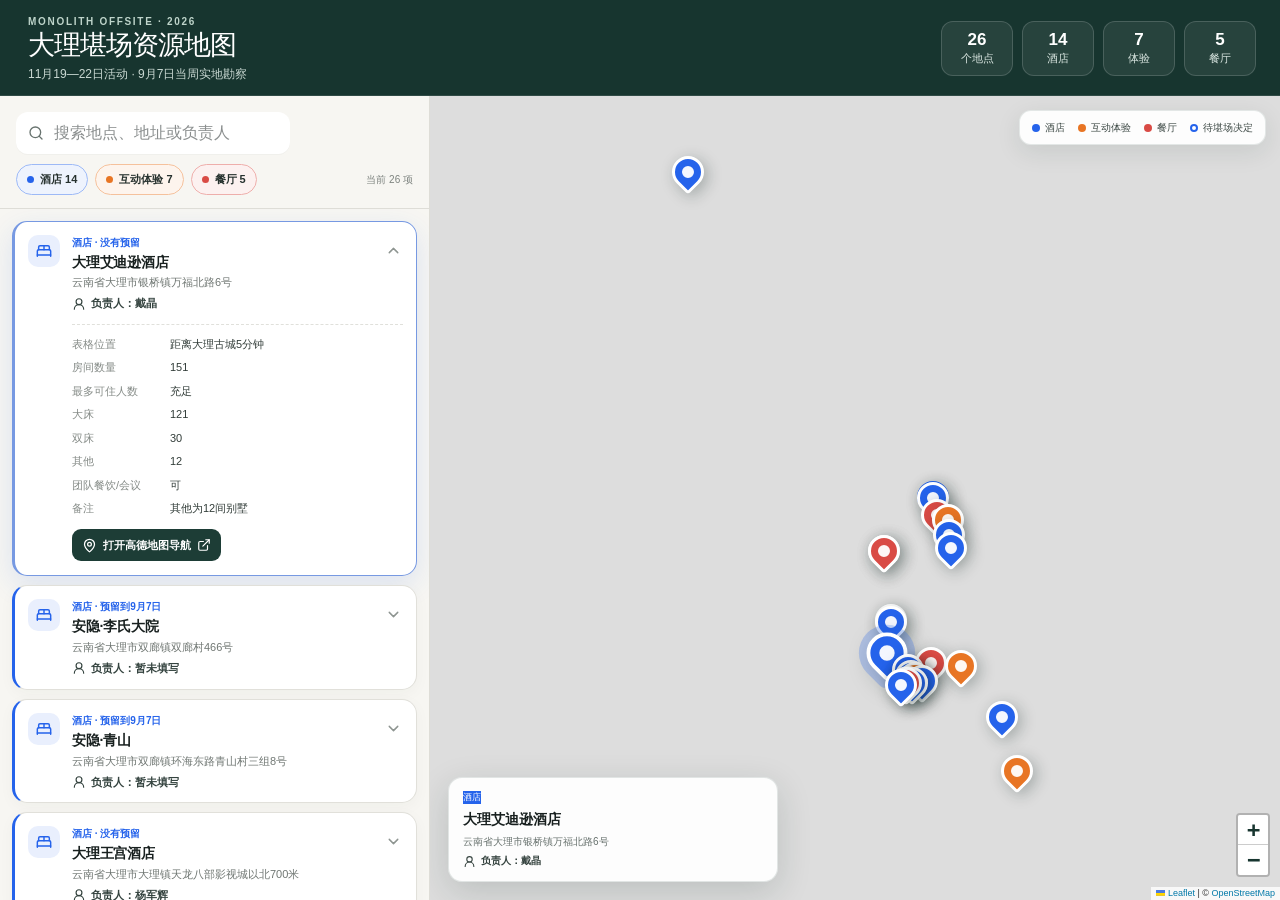
==== index.html @ 2a02be39 "Publish interactive Dali scouting map" ====
<!doctype html>
<html lang="zh-CN">
  <head>
    <meta charset="UTF-8" />
    <meta name="viewport" content="width=device-width, initial-scale=1.0" />
    <meta name="robots" content="noindex, nofollow" />
    <meta name="description" content="2026 Monolith Offsite 大理酒店、互动体验与餐厅堪场资源互动地图。" />
    <meta property="og:title" content="2026 Monolith Offsite｜大理堪场资源地图" />
    <meta property="og:description" content="酒店、互动体验与餐厅的移动端/电脑端互动地图。" />
    <meta property="og:image" content="./social-preview.png" />
    <title>2026 Monolith Offsite｜大理堪场资源地图</title>
    <script type="module" crossorigin src="./app.js"></script>
    <link rel="stylesheet" crossorigin href="./index.css">
  </head>
  <body>
    <div id="root"></div>
  </body>
</html>
---- index.css ----
.leaflet-pane,.leaflet-tile,.leaflet-marker-icon,.leaflet-marker-shadow,.leaflet-tile-container,.leaflet-pane>svg,.leaflet-pane>canvas,.leaflet-zoom-box,.leaflet-image-layer,.leaflet-layer{position:absolute;top:0;left:0}.leaflet-container{overflow:hidden}.leaflet-tile,.leaflet-marker-icon,.leaflet-marker-shadow{-webkit-user-select:none;user-select:none;-webkit-user-drag:none}.leaflet-tile::selection{background:0 0}.leaflet-safari .leaflet-tile{image-rendering:-webkit-optimize-contrast}.leaflet-safari .leaflet-tile-container{-webkit-transform-origin:0 0;width:1600px;height:1600px}.leaflet-marker-icon,.leaflet-marker-shadow{display:block}.leaflet-container .leaflet-overlay-pane svg{max-width:none!important;max-height:none!important}.leaflet-container .leaflet-marker-pane img,.leaflet-container .leaflet-shadow-pane img,.leaflet-container .leaflet-tile-pane img,.leaflet-container img.leaflet-image-layer,.leaflet-container .leaflet-tile{width:auto;padding:0;max-width:none!important;max-height:none!important}.leaflet-container img.leaflet-tile{mix-blend-mode:plus-lighter}.leaflet-container.leaflet-touch-zoom{-ms-touch-action:pan-x pan-y;touch-action:pan-x pan-y}.leaflet-container.leaflet-touch-drag{-ms-touch-action:pinch-zoom;touch-action:none;touch-action:pinch-zoom}.leaflet-container.leaflet-touch-drag.leaflet-touch-zoom{-ms-touch-action:none;touch-action:none}.leaflet-container{-webkit-tap-highlight-color:transparent}.leaflet-container a{-webkit-tap-highlight-color:#33b5e566}.leaflet-tile{filter:inherit;visibility:hidden}.leaflet-tile-loaded{visibility:inherit}.leaflet-zoom-box{box-sizing:border-box;z-index:800;width:0;height:0}.leaflet-overlay-pane svg{-moz-user-select:none}.leaflet-pane{z-index:400}.leaflet-tile-pane{z-index:200}.leaflet-overlay-pane{z-index:400}.leaflet-shadow-pane{z-index:500}.leaflet-marker-pane{z-index:600}.leaflet-tooltip-pane{z-index:650}.leaflet-popup-pane{z-index:700}.leaflet-map-pane canvas{z-index:100}.leaflet-map-pane svg{z-index:200}.leaflet-vml-shape{width:1px;height:1px}.lvml{behavior:url(#default#VML);display:inline-block;position:absolute}.leaflet-control{z-index:800;pointer-events:visiblePainted;pointer-events:auto;position:relative}.leaflet-top,.leaflet-bottom{z-index:1000;pointer-events:none;position:absolute}.leaflet-top{top:0}.leaflet-right{right:0}.leaflet-bottom{bottom:0}.leaflet-left{left:0}.leaflet-control{float:left;clear:both}.leaflet-right .leaflet-control{float:right}.leaflet-top .leaflet-control{margin-top:10px}.leaflet-bottom .leaflet-control{margin-bottom:10px}.leaflet-left .leaflet-control{margin-left:10px}.leaflet-right .leaflet-control{margin-right:10px}.leaflet-fade-anim .leaflet-popup{opacity:0;transition:opacity .2s linear}.leaflet-fade-anim .leaflet-map-pane .leaflet-popup{opacity:1}.leaflet-zoom-animated{transform-origin:0 0}svg.leaflet-zoom-animated{will-change:transform}.leaflet-zoom-anim .leaflet-zoom-animated{-webkit-transition:-webkit-transform .25s cubic-bezier(0,0,.25,1);-moz-transition:-moz-transform .25s cubic-bezier(0,0,.25,1);transition:transform .25s cubic-bezier(0,0,.25,1)}.leaflet-zoom-anim .leaflet-tile,.leaflet-pan-anim .leaflet-tile{transition:none}.leaflet-zoom-anim .leaflet-zoom-hide{visibility:hidden}.leaflet-interactive{cursor:pointer}.leaflet-grab{cursor:-webkit-grab;cursor:-moz-grab;cursor:grab}.leaflet-crosshair,.leaflet-crosshair .leaflet-interactive{cursor:crosshair}.leaflet-popup-pane,.leaflet-control{cursor:auto}.leaflet-dragging .leaflet-grab,.leaflet-dragging .leaflet-grab .leaflet-interactive,.leaflet-dragging .leaflet-marker-draggable{cursor:move;cursor:-webkit-grabbing;cursor:-moz-grabbing;cursor:grabbing}.leaflet-marker-icon,.leaflet-marker-shadow,.leaflet-image-layer,.leaflet-pane>svg path,.leaflet-tile-container{pointer-events:none}.leaflet-marker-icon.leaflet-interactive,.leaflet-image-layer.leaflet-interactive,.leaflet-pane>svg path.leaflet-interactive,svg.leaflet-image-layer.leaflet-interactive path{pointer-events:visiblePainted;pointer-events:auto}.leaflet-container{outline-offset:1px;background:#ddd}.leaflet-container a{color:#0078a8}.leaflet-zoom-box{background:#ffffff80;border:2px dotted #38f}.leaflet-container{font-family:Helvetica Neue,Arial,Helvetica,sans-serif;font-size:.75rem;line-height:1.5}.leaflet-bar{border-radius:4px;box-shadow:0 1px 5px #000000a6}.leaflet-bar a{text-align:center;color:#000;background-color:#fff;border-bottom:1px solid #ccc;width:26px;height:26px;line-height:26px;text-decoration:none;display:block}.leaflet-bar a,.leaflet-control-layers-toggle{background-position:50%;background-repeat:no-repeat;display:block}.leaflet-bar a:hover,.leaflet-bar a:focus{background-color:#f4f4f4}.leaflet-bar a:first-child{border-top-left-radius:4px;border-top-right-radius:4px}.leaflet-bar a:last-child{border-bottom:none;border-bottom-right-radius:4px;border-bottom-left-radius:4px}.leaflet-bar a.leaflet-disabled{cursor:default;color:#bbb;background-color:#f4f4f4}.leaflet-touch .leaflet-bar a{width:30px;height:30px;line-height:30px}.leaflet-touch .leaflet-bar a:first-child{border-top-left-radius:2px;border-top-right-radius:2px}.leaflet-touch .leaflet-bar a:last-child{border-bottom-right-radius:2px;border-bottom-left-radius:2px}.leaflet-control-zoom-in,.leaflet-control-zoom-out{text-indent:1px;font:700 18px Lucida Console,Monaco,monospace}.leaflet-touch .leaflet-control-zoom-in,.leaflet-touch .leaflet-control-zoom-out{font-size:22px}.leaflet-control-layers{background:#fff;border-radius:5px;box-shadow:0 1px 5px #0006}.leaflet-control-layers-toggle{background-image:url([data-uri]);width:36px;height:36px}.leaflet-retina .leaflet-control-layers-toggle{background-image:url([data-uri]);background-size:26px 26px}.leaflet-touch .leaflet-control-layers-toggle{width:44px;height:44px}.leaflet-control-layers .leaflet-control-layers-list,.leaflet-control-layers-expanded .leaflet-control-layers-toggle{display:none}.leaflet-control-layers-expanded .leaflet-control-layers-list{display:block;position:relative}.leaflet-control-layers-expanded{color:#333;background:#fff;padding:6px 10px 6px 6px}.leaflet-control-layers-scrollbar{padding-right:5px;overflow:hidden scroll}.leaflet-control-layers-selector{margin-top:2px;position:relative;top:1px}.leaflet-control-layers label{font-size:1.08333em;display:block}.leaflet-control-layers-separator{border-top:1px solid #ddd;height:0;margin:5px -10px 5px -6px}.leaflet-default-icon-path{background-image:url([data-uri])}.leaflet-container .leaflet-control-attribution{background:#fffc;margin:0}.leaflet-control-attribution,.leaflet-control-scale-line{color:#333;padding:0 5px;line-height:1.4}.leaflet-control-attribution a{text-decoration:none}.leaflet-control-attribution a:hover,.leaflet-control-attribution a:focus{text-decoration:underline}.leaflet-attribution-flag{width:1em;height:.6669em;vertical-align:baseline!important;display:inline!important}.leaflet-left .leaflet-control-scale{margin-left:5px}.leaflet-bottom .leaflet-control-scale{margin-bottom:5px}.leaflet-control-scale-line{white-space:nowrap;box-sizing:border-box;text-shadow:1px 1px #fff;background:#fffc;border:2px solid #777;border-top:none;padding:2px 5px 1px;line-height:1.1}.leaflet-control-scale-line:not(:first-child){border-top:2px solid #777;border-bottom:none;margin-top:-2px}.leaflet-control-scale-line:not(:first-child):not(:last-child){border-bottom:2px solid #777}.leaflet-touch .leaflet-control-attribution,.leaflet-touch .leaflet-control-layers,.leaflet-touch .leaflet-bar{box-shadow:none}.leaflet-touch .leaflet-control-layers,.leaflet-touch .leaflet-bar{background-clip:padding-box;border:2px solid #0003}.leaflet-popup{text-align:center;margin-bottom:20px;position:absolute}.leaflet-popup-content-wrapper{text-align:left;border-radius:12px;padding:1px}.leaflet-popup-content{min-height:1px;margin:13px 24px 13px 20px;font-size:1.08333em;line-height:1.3}.leaflet-popup-content p{margin:1.3em 0}.leaflet-popup-tip-container{pointer-events:none;width:40px;height:20px;margin-top:-1px;margin-left:-20px;position:absolute;left:50%;overflow:hidden}.leaflet-popup-tip{pointer-events:auto;width:17px;height:17px;margin:-10px auto 0;padding:1px;transform:rotate(45deg)}.leaflet-popup-content-wrapper,.leaflet-popup-tip{color:#333;background:#fff;box-shadow:0 3px 14px #0006}.leaflet-container a.leaflet-popup-close-button{text-align:center;color:#757575;background:0 0;border:none;width:24px;height:24px;font:16px/24px Tahoma,Verdana,sans-serif;text-decoration:none;position:absolute;top:0;right:0}.leaflet-container a.leaflet-popup-close-button:hover,.leaflet-container a.leaflet-popup-close-button:focus{color:#585858}.leaflet-popup-scrolled{overflow:auto}.leaflet-oldie .leaflet-popup-content-wrapper{-ms-zoom:1}.leaflet-oldie .leaflet-popup-tip{-ms-filter:"progid:DXImageTransform.Microsoft.Matrix(M11=0.70710678, M12=0.70710678, M21=-0.70710678, M22=0.70710678)";width:24px;filter:progid:DXImageTransform.Microsoft.Matrix(M11=.707107, M12=.707107, M21=-.707107, M22=.707107);margin:0 auto}.leaflet-oldie .leaflet-control-zoom,.leaflet-oldie .leaflet-control-layers,.leaflet-oldie .leaflet-popup-content-wrapper,.leaflet-oldie .leaflet-popup-tip{border:1px solid #999}.leaflet-div-icon{background:#fff;border:1px solid #666}.leaflet-tooltip{color:#222;white-space:nowrap;-webkit-user-select:none;user-select:none;pointer-events:none;background-color:#fff;border:1px solid #fff;border-radius:3px;padding:6px;position:absolute;box-shadow:0 1px 3px #0006}.leaflet-tooltip.leaflet-interactive{cursor:pointer;pointer-events:auto}.leaflet-tooltip-top:before,.leaflet-tooltip-bottom:before,.leaflet-tooltip-left:before,.leaflet-tooltip-right:before{pointer-events:none;content:"";background:0 0;border:6px solid #0000;position:absolute}.leaflet-tooltip-bottom{margin-top:6px}.leaflet-tooltip-top{margin-top:-6px}.leaflet-tooltip-bottom:before,.leaflet-tooltip-top:before{margin-left:-6px;left:50%}.leaflet-tooltip-top:before{border-top-color:#fff;margin-bottom:-12px;bottom:0}.leaflet-tooltip-bottom:before{border-bottom-color:#fff;margin-top:-12px;margin-left:-6px;top:0}.leaflet-tooltip-left{margin-left:-6px}.leaflet-tooltip-right{margin-left:6px}.leaflet-tooltip-left:before,.leaflet-tooltip-right:before{margin-top:-6px;top:50%}.leaflet-tooltip-left:before{border-left-color:#fff;margin-right:-12px;right:0}.leaflet-tooltip-right:before{border-right-color:#fff;margin-left:-12px;left:0}@media print{.leaflet-control{-webkit-print-color-adjust:exact;print-color-adjust:exact}}@layer theme{@theme default{--font-sans: ui-sans-serif, system-ui, sans-serif, "Apple Color Emoji", "Segoe UI Emoji", "Segoe UI Symbol", "Noto Color Emoji"; --font-serif: ui-serif, Georgia, Cambria, "Times New Roman", Times, serif; --font-mono: ui-monospace, SFMono-Regular, Menlo, Monaco, Consolas, "Liberation Mono", "Courier New", monospace; --color-red-50: oklch(97.1% .013 17.38); --color-red-100: oklch(93.6% .032 17.717); --color-red-200: oklch(88.5% .062 18.334); --color-red-300: oklch(80.8% .114 19.571); --color-red-400: oklch(70.4% .191 22.216); --color-red-500: oklch(63.7% .237 25.331); --color-red-600: oklch(57.7% .245 27.325); --color-red-700: oklch(50.5% .213 27.518); --color-red-800: oklch(44.4% .177 26.899); --color-red-900: oklch(39.6% .141 25.723); --color-red-950: oklch(25.8% .092 26.042); --color-orange-50: oklch(98% .016 73.684); --color-orange-100: oklch(95.4% .038 75.164); --color-orange-200: oklch(90.1% .076 70.697); --color-orange-300: oklch(83.7% .128 66.29); --color-orange-400: oklch(75% .183 55.934); --color-orange-500: oklch(70.5% .213 47.604); --color-orange-600: oklch(64.6% .222 41.116); --color-orange-700: oklch(55.3% .195 38.402); --color-orange-800: oklch(47% .157 37.304); --color-orange-900: oklch(40.8% .123 38.172); --color-orange-950: oklch(26.6% .079 36.259); --color-amber-50: oklch(98.7% .022 95.277); --color-amber-100: oklch(96.2% .059 95.617); --color-amber-200: oklch(92.4% .12 95.746); --color-amber-300: oklch(87.9% .169 91.605); --color-amber-400: oklch(82.8% .189 84.429); --color-amber-500: oklch(76.9% .188 70.08); --color-amber-600: oklch(66.6% .179 58.318); --color-amber-700: oklch(55.5% .163 48.998); --color-amber-800: oklch(47.3% .137 46.201); --color-amber-900: oklch(41.4% .112 45.904); --color-amber-950: oklch(27.9% .077 45.635); --color-yellow-50: oklch(98.7% .026 102.212); --color-yellow-100: oklch(97.3% .071 103.193); --color-yellow-200: oklch(94.5% .129 101.54); --color-yellow-300: oklch(90.5% .182 98.111); --color-yellow-400: oklch(85.2% .199 91.936); --color-yellow-500: oklch(79.5% .184 86.047); --color-yellow-600: oklch(68.1% .162 75.834); --color-yellow-700: oklch(55.4% .135 66.442); --color-yellow-800: oklch(47.6% .114 61.907); --color-yellow-900: oklch(42.1% .095 57.708); --color-yellow-950: oklch(28.6% .066 53.813); --color-lime-50: oklch(98.6% .031 120.757); --color-lime-100: oklch(96.7% .067 122.328); --color-lime-200: oklch(93.8% .127 124.321); --color-lime-300: oklch(89.7% .196 126.665); --color-lime-400: oklch(84.1% .238 128.85); --color-lime-500: oklch(76.8% .233 130.85); --color-lime-600: oklch(64.8% .2 131.684); --color-lime-700: oklch(53.2% .157 131.589); --color-lime-800: oklch(45.3% .124 130.933); --color-lime-900: oklch(40.5% .101 131.063); --color-lime-950: oklch(27.4% .072 132.109); --color-green-50: oklch(98.2% .018 155.826); --color-green-100: oklch(96.2% .044 156.743); --color-green-200: oklch(92.5% .084 155.995); --color-green-300: oklch(87.1% .15 154.449); --color-green-400: oklch(79.2% .209 151.711); --color-green-500: oklch(72.3% .219 149.579); --color-green-600: oklch(62.7% .194 149.214); --color-green-700: oklch(52.7% .154 150.069); --color-green-800: oklch(44.8% .119 151.328); --color-green-900: oklch(39.3% .095 152.535); --color-green-950: oklch(26.6% .065 152.934); --color-emerald-50: oklch(97.9% .021 166.113); --color-emerald-100: oklch(95% .052 163.051); --color-emerald-200: oklch(90.5% .093 164.15); --color-emerald-300: oklch(84.5% .143 164.978); --color-emerald-400: oklch(76.5% .177 163.223); --color-emerald-500: oklch(69.6% .17 162.48); --color-emerald-600: oklch(59.6% .145 163.225); --color-emerald-700: oklch(50.8% .118 165.612); --color-emerald-800: oklch(43.2% .095 166.913); --color-emerald-900: oklch(37.8% .077 168.94); --color-emerald-950: oklch(26.2% .051 172.552); --color-teal-50: oklch(98.4% .014 180.72); --color-teal-100: oklch(95.3% .051 180.801); --color-teal-200: oklch(91% .096 180.426); --color-teal-300: oklch(85.5% .138 181.071); --color-teal-400: oklch(77.7% .152 181.912); --color-teal-500: oklch(70.4% .14 182.503); --color-teal-600: oklch(60% .118 184.704); --color-teal-700: oklch(51.1% .096 186.391); --color-teal-800: oklch(43.7% .078 188.216); --color-teal-900: oklch(38.6% .063 188.416); --color-teal-950: oklch(27.7% .046 192.524); --color-cyan-50: oklch(98.4% .019 200.873); --color-cyan-100: oklch(95.6% .045 203.388); --color-cyan-200: oklch(91.7% .08 205.041); --color-cyan-300: oklch(86.5% .127 207.078); --color-cyan-400: oklch(78.9% .154 211.53); --color-cyan-500: oklch(71.5% .143 215.221); --color-cyan-600: oklch(60.9% .126 221.723); --color-cyan-700: oklch(52% .105 223.128); --color-cyan-800: oklch(45% .085 224.283); --color-cyan-900: oklch(39.8% .07 227.392); --color-cyan-950: oklch(30.2% .056 229.695); --color-sky-50: oklch(97.7% .013 236.62); --color-sky-100: oklch(95.1% .026 236.824); --color-sky-200: oklch(90.1% .058 230.902); --color-sky-300: oklch(82.8% .111 230.318); --color-sky-400: oklch(74.6% .16 232.661); --color-sky-500: oklch(68.5% .169 237.323); --color-sky-600: oklch(58.8% .158 241.966); --color-sky-700: oklch(50% .134 242.749); --color-sky-800: oklch(44.3% .11 240.79); --color-sky-900: oklch(39.1% .09 240.876); --color-sky-950: oklch(29.3% .066 243.157); --color-blue-50: oklch(97% .014 254.604); --color-blue-100: oklch(93.2% .032 255.585); --color-blue-200: oklch(88.2% .059 254.128); --color-blue-300: oklch(80.9% .105 251.813); --color-blue-400: oklch(70.7% .165 254.624); --color-blue-500: oklch(62.3% .214 259.815); --color-blue-600: oklch(54.6% .245 262.881); --color-blue-700: oklch(48.8% .243 264.376); --color-blue-800: oklch(42.4% .199 265.638); --color-blue-900: oklch(37.9% .146 265.522); --color-blue-950: oklch(28.2% .091 267.935); --color-indigo-50: oklch(96.2% .018 272.314); --color-indigo-100: oklch(93% .034 272.788); --color-indigo-200: oklch(87% .065 274.039); --color-indigo-300: oklch(78.5% .115 274.713); --color-indigo-400: oklch(67.3% .182 276.935); --color-indigo-500: oklch(58.5% .233 277.117); --color-indigo-600: oklch(51.1% .262 276.966); --color-indigo-700: oklch(45.7% .24 277.023); --color-indigo-800: oklch(39.8% .195 277.366); --color-indigo-900: oklch(35.9% .144 278.697); --color-indigo-950: oklch(25.7% .09 281.288); --color-violet-50: oklch(96.9% .016 293.756); --color-violet-100: oklch(94.3% .029 294.588); --color-violet-200: oklch(89.4% .057 293.283); --color-violet-300: oklch(81.1% .111 293.571); --color-violet-400: oklch(70.2% .183 293.541); --color-violet-500: oklch(60.6% .25 292.717); --color-violet-600: oklch(54.1% .281 293.009); --color-violet-700: oklch(49.1% .27 292.581); --color-violet-800: oklch(43.2% .232 292.759); --color-violet-900: oklch(38% .189 293.745); --color-violet-950: oklch(28.3% .141 291.089); --color-purple-50: oklch(97.7% .014 308.299); --color-purple-100: oklch(94.6% .033 307.174); --color-purple-200: oklch(90.2% .063 306.703); --color-purple-300: oklch(82.7% .119 306.383); --color-purple-400: oklch(71.4% .203 305.504); --color-purple-500: oklch(62.7% .265 303.9); --color-purple-600: oklch(55.8% .288 302.321); --color-purple-700: oklch(49.6% .265 301.924); --color-purple-800: oklch(43.8% .218 303.724); --color-purple-900: oklch(38.1% .176 304.987); --color-purple-950: oklch(29.1% .149 302.717); --color-fuchsia-50: oklch(97.7% .017 320.058); --color-fuchsia-100: oklch(95.2% .037 318.852); --color-fuchsia-200: oklch(90.3% .076 319.62); --color-fuchsia-300: oklch(83.3% .145 321.434); --color-fuchsia-400: oklch(74% .238 322.16); --color-fuchsia-500: oklch(66.7% .295 322.15); --color-fuchsia-600: oklch(59.1% .293 322.896); --color-fuchsia-700: oklch(51.8% .253 323.949); --color-fuchsia-800: oklch(45.2% .211 324.591); --color-fuchsia-900: oklch(40.1% .17 325.612); --color-fuchsia-950: oklch(29.3% .136 325.661); --color-pink-50: oklch(97.1% .014 343.198); --color-pink-100: oklch(94.8% .028 342.258); --color-pink-200: oklch(89.9% .061 343.231); --color-pink-300: oklch(82.3% .12 346.018); --color-pink-400: oklch(71.8% .202 349.761); --color-pink-500: oklch(65.6% .241 354.308); --color-pink-600: oklch(59.2% .249 .584); --color-pink-700: oklch(52.5% .223 3.958); --color-pink-800: oklch(45.9% .187 3.815); --color-pink-900: oklch(40.8% .153 2.432); --color-pink-950: oklch(28.4% .109 3.907); --color-rose-50: oklch(96.9% .015 12.422); --color-rose-100: oklch(94.1% .03 12.58); --color-rose-200: oklch(89.2% .058 10.001); --color-rose-300: oklch(81% .117 11.638); --color-rose-400: oklch(71.2% .194 13.428); --color-rose-500: oklch(64.5% .246 16.439); --color-rose-600: oklch(58.6% .253 17.585); --color-rose-700: oklch(51.4% .222 16.935); --color-rose-800: oklch(45.5% .188 13.697); --color-rose-900: oklch(41% .159 10.272); --color-rose-950: oklch(27.1% .105 12.094); --color-slate-50: oklch(98.4% .003 247.858); --color-slate-100: oklch(96.8% .007 247.896); --color-slate-200: oklch(92.9% .013 255.508); --color-slate-300: oklch(86.9% .022 252.894); --color-slate-400: oklch(70.4% .04 256.788); --color-slate-500: oklch(55.4% .046 257.417); --color-slate-600: oklch(44.6% .043 257.281); --color-slate-700: oklch(37.2% .044 257.287); --color-slate-800: oklch(27.9% .041 260.031); --color-slate-900: oklch(20.8% .042 265.755); --color-slate-950: oklch(12.9% .042 264.695); --color-gray-50: oklch(98.5% .002 247.839); --color-gray-100: oklch(96.7% .003 264.542); --color-gray-200: oklch(92.8% .006 264.531); --color-gray-300: oklch(87.2% .01 258.338); --color-gray-400: oklch(70.7% .022 261.325); --color-gray-500: oklch(55.1% .027 264.364); --color-gray-600: oklch(44.6% .03 256.802); --color-gray-700: oklch(37.3% .034 259.733); --color-gray-800: oklch(27.8% .033 256.848); --color-gray-900: oklch(21% .034 264.665); --color-gray-950: oklch(13% .028 261.692); --color-zinc-50: oklch(98.5% 0 0); --color-zinc-100: oklch(96.7% .001 286.375); --color-zinc-200: oklch(92% .004 286.32); --color-zinc-300: oklch(87.1% .006 286.286); --color-zinc-400: oklch(70.5% .015 286.067); --color-zinc-500: oklch(55.2% .016 285.938); --color-zinc-600: oklch(44.2% .017 285.786); --color-zinc-700: oklch(37% .013 285.805); --color-zinc-800: oklch(27.4% .006 286.033); --color-zinc-900: oklch(21% .006 285.885); --color-zinc-950: oklch(14.1% .005 285.823); --color-neutral-50: oklch(98.5% 0 0); --color-neutral-100: oklch(97% 0 0); --color-neutral-200: oklch(92.2% 0 0); --color-neutral-300: oklch(87% 0 0); --color-neutral-400: oklch(70.8% 0 0); --color-neutral-500: oklch(55.6% 0 0); --color-neutral-600: oklch(43.9% 0 0); --color-neutral-700: oklch(37.1% 0 0); --color-neutral-800: oklch(26.9% 0 0); --color-neutral-900: oklch(20.5% 0 0); --color-neutral-950: oklch(14.5% 0 0); --color-stone-50: oklch(98.5% .001 106.423); --color-stone-100: oklch(97% .001 106.424); --color-stone-200: oklch(92.3% .003 48.717); --color-stone-300: oklch(86.9% .005 56.366); --color-stone-400: oklch(70.9% .01 56.259); --color-stone-500: oklch(55.3% .013 58.071); --color-stone-600: oklch(44.4% .011 73.639); --color-stone-700: oklch(37.4% .01 67.558); --color-stone-800: oklch(26.8% .007 34.298); --color-stone-900: oklch(21.6% .006 56.043); --color-stone-950: oklch(14.7% .004 49.25); --color-mauve-50: oklch(98.5% 0 0); --color-mauve-100: oklch(96% .003 325.6); --color-mauve-200: oklch(92.2% .005 325.62); --color-mauve-300: oklch(86.5% .012 325.68); --color-mauve-400: oklch(71.1% .019 323.02); --color-mauve-500: oklch(54.2% .034 322.5); --color-mauve-600: oklch(43.5% .029 321.78); --color-mauve-700: oklch(36.4% .029 323.89); --color-mauve-800: oklch(26.3% .024 320.12); --color-mauve-900: oklch(21.2% .019 322.12); --color-mauve-950: oklch(14.5% .008 326); --color-olive-50: oklch(98.8% .003 106.5); --color-olive-100: oklch(96.6% .005 106.5); --color-olive-200: oklch(93% .007 106.5); --color-olive-300: oklch(88% .011 106.6); --color-olive-400: oklch(73.7% .021 106.9); --color-olive-500: oklch(58% .031 107.3); --color-olive-600: oklch(46.6% .025 107.3); --color-olive-700: oklch(39.4% .023 107.4); --color-olive-800: oklch(28.6% .016 107.4); --color-olive-900: oklch(22.8% .013 107.4); --color-olive-950: oklch(15.3% .006 107.1); --color-mist-50: oklch(98.7% .002 197.1); --color-mist-100: oklch(96.3% .002 197.1); --color-mist-200: oklch(92.5% .005 214.3); --color-mist-300: oklch(87.2% .007 219.6); --color-mist-400: oklch(72.3% .014 214.4); --color-mist-500: oklch(56% .021 213.5); --color-mist-600: oklch(45% .017 213.2); --color-mist-700: oklch(37.8% .015 216); --color-mist-800: oklch(27.5% .011 216.9); --color-mist-900: oklch(21.8% .008 223.9); --color-mist-950: oklch(14.8% .004 228.8); --color-taupe-50: oklch(98.6% .002 67.8); --color-taupe-100: oklch(96% .002 17.2); --color-taupe-200: oklch(92.2% .005 34.3); --color-taupe-300: oklch(86.8% .007 39.5); --color-taupe-400: oklch(71.4% .014 41.2); --color-taupe-500: oklch(54.7% .021 43.1); --color-taupe-600: oklch(43.8% .017 39.3); --color-taupe-700: oklch(36.7% .016 35.7); --color-taupe-800: oklch(26.8% .011 36.5); --color-taupe-900: oklch(21.4% .009 43.1); --color-taupe-950: oklch(14.7% .004 49.3); --color-black: #000; --color-white: #fff; --spacing: .25rem; --breakpoint-sm: 40rem; --breakpoint-md: 48rem; --breakpoint-lg: 64rem; --breakpoint-xl: 80rem; --breakpoint-2xl: 96rem; --container-3xs: 16rem; --container-2xs: 18rem; --container-xs: 20rem; --container-sm: 24rem; --container-md: 28rem; --container-lg: 32rem; --container-xl: 36rem; --container-2xl: 42rem; --container-3xl: 48rem; --container-4xl: 56rem; --container-5xl: 64rem; --container-6xl: 72rem; --container-7xl: 80rem; --text-xs: .75rem; --text-xs--line-height: calc(1 / .75); --text-sm: .875rem; --text-sm--line-height: calc(1.25 / .875); --text-base: 1rem; --text-base--line-height: calc(1.5 / 1); --text-lg: 1.125rem; --text-lg--line-height: calc(1.75 / 1.125); --text-xl: 1.25rem; --text-xl--line-height: calc(1.75 / 1.25); --text-2xl: 1.5rem; --text-2xl--line-height: calc(2 / 1.5); --text-3xl: 1.875rem; --text-3xl--line-height: calc(2.25 / 1.875); --text-4xl: 2.25rem; --text-4xl--line-height: calc(2.5 / 2.25); --text-5xl: 3rem; --text-5xl--line-height: 1; --text-6xl: 3.75rem; --text-6xl--line-height: 1; --text-7xl: 4.5rem; --text-7xl--line-height: 1; --text-8xl: 6rem; --text-8xl--line-height: 1; --text-9xl: 8rem; --text-9xl--line-height: 1; --font-weight-thin: 100; --font-weight-extralight: 200; --font-weight-light: 300; --font-weight-normal: 400; --font-weight-medium: 500; --font-weight-semibold: 600; --font-weight-bold: 700; --font-weight-extrabold: 800; --font-weight-black: 900; --tracking-tighter: -.05em; --tracking-tight: -.025em; --tracking-normal: 0em; --tracking-wide: .025em; --tracking-wider: .05em; --tracking-widest: .1em; --leading-tight: 1.25; --leading-snug: 1.375; --leading-normal: 1.5; --leading-relaxed: 1.625; --leading-loose: 2; --radius-xs: .125rem; --radius-sm: .25rem; --radius-md: .375rem; --radius-lg: .5rem; --radius-xl: .75rem; --radius-2xl: 1rem; --radius-3xl: 1.5rem; --radius-4xl: 2rem; --shadow-2xs: 0 1px #0000000d; --shadow-xs: 0 1px 2px 0 #0000000d; --shadow-sm: 0 1px 3px 0 #0000001a, 0 1px 2px -1px #0000001a; --shadow-md: 0 4px 6px -1px #0000001a, 0 2px 4px -2px #0000001a; --shadow-lg: 0 10px 15px -3px #0000001a, 0 4px 6px -4px #0000001a; --shadow-xl: 0 20px 25px -5px #0000001a, 0 8px 10px -6px #0000001a; --shadow-2xl: 0 25px 50px -12px #00000040; --inset-shadow-2xs: inset 0 1px #0000000d; --inset-shadow-xs: inset 0 1px 1px #0000000d; --inset-shadow-sm: inset 0 2px 4px #0000000d; --drop-shadow-xs: 0 1px 1px #0000000d; --drop-shadow-sm: 0 1px 2px #00000026; --drop-shadow-md: 0 3px 3px #0000001f; --drop-shadow-lg: 0 4px 4px #00000026; --drop-shadow-xl: 0 9px 7px #0000001a; --drop-shadow-2xl: 0 25px 25px #00000026; --text-shadow-2xs: 0px 1px 0px #00000026; --text-shadow-xs: 0px 1px 1px #0003; --text-shadow-sm: 0px 1px 0px #00000013, 0px 1px 1px #00000013, 0px 2px 2px #00000013; --text-shadow-md: 0px 1px 1px #0000001a, 0px 1px 2px #0000001a, 0px 2px 4px #0000001a; --text-shadow-lg: 0px 1px 2px #0000001a, 0px 3px 2px #0000001a, 0px 4px 8px #0000001a; --ease-in: cubic-bezier(.4, 0, 1, 1); --ease-out: cubic-bezier(0, 0, .2, 1); --ease-in-out: cubic-bezier(.4, 0, .2, 1); --animate-spin: spin 1s linear infinite; --animate-ping: ping 1s cubic-bezier(0, 0, .2, 1) infinite; --animate-pulse: pulse 2s cubic-bezier(.4, 0, .6, 1) infinite; --animate-bounce: bounce 1s infinite; @keyframes spin { to { transform: rotate(360deg); } } @keyframes ping { 75%, 100% { transform: scale(2); opacity: 0; } } @keyframes pulse { 50% { opacity: .5; } } @keyframes bounce { 0%, 100% { transform: translateY(-25%); animation-timing-function: cubic-bezier(.8, 0, 1, 1); } 50% { transform: none; animation-timing-function: cubic-bezier(0, 0, .2, 1); } } --blur-xs: 4px; --blur-sm: 8px; --blur-md: 12px; --blur-lg: 16px; --blur-xl: 24px; --blur-2xl: 40px; --blur-3xl: 64px; --perspective-dramatic: 100px; --perspective-near: 300px; --perspective-normal: 500px; --perspective-midrange: 800px; --perspective-distant: 1200px; --aspect-video: 16 / 9; --default-transition-duration: .15s; --default-transition-timing-function: cubic-bezier(.4, 0, .2, 1); --default-font-family: --theme(--font-sans, initial); --default-font-feature-settings: --theme(--font-sans--font-feature-settings, initial); --default-font-variation-settings: --theme(--font-sans--font-variation-settings, initial); --default-mono-font-family: --theme(--font-mono, initial); --default-mono-font-feature-settings: --theme(--font-mono--font-feature-settings, initial); --default-mono-font-variation-settings: --theme(--font-mono--font-variation-settings, initial);}@theme default inline reference{--blur: 8px; --shadow: 0 1px 3px 0 #0000001a, 0 1px 2px -1px #0000001a; --shadow-inner: inset 0 2px 4px 0 #0000000d; --drop-shadow: 0 1px 2px #0000001a, 0 1px 1px #0000000f; --radius: .25rem; --max-width-prose: 65ch;}}@layer base{*,:after,:before,::backdrop{box-sizing:border-box;border:0 solid;margin:0;padding:0}::file-selector-button{box-sizing:border-box;border:0 solid;margin:0;padding:0}html,:host{-webkit-text-size-adjust:100%;tab-size:4;line-height:1.5;font-family:--theme(--default-font-family, ui-sans-serif, system-ui, sans-serif, "Apple Color Emoji", "Segoe UI Emoji", "Segoe UI Symbol", "Noto Color Emoji");font-feature-settings:--theme(--default-font-feature-settings, normal);font-variation-settings:--theme(--default-font-variation-settings, normal);-webkit-tap-highlight-color:transparent}hr{height:0;color:inherit;border-top-width:1px}abbr:where([title]){-webkit-text-decoration:underline dotted;text-decoration:underline dotted}h1,h2,h3,h4,h5,h6{font-size:inherit;font-weight:inherit}a{color:inherit;-webkit-text-decoration:inherit;-webkit-text-decoration:inherit;text-decoration:inherit}b,strong{font-weight:bolder}code,kbd,samp,pre{font-family:--theme(--default-mono-font-family, ui-monospace, SFMono-Regular, Menlo, Monaco, Consolas, "Liberation Mono", "Courier New", monospace);font-feature-settings:--theme(--default-mono-font-feature-settings, normal);font-variation-settings:--theme(--default-mono-font-variation-settings, normal);font-size:1em}small{font-size:80%}sub,sup{vertical-align:baseline;font-size:75%;line-height:0;position:relative}sub{bottom:-.25em}sup{top:-.5em}table{text-indent:0;border-color:inherit;border-collapse:collapse}:-moz-focusring{outline:auto}progress{vertical-align:baseline}summary{display:list-item}ol,ul,menu{list-style:none}img,svg,video,canvas,audio,iframe,embed,object{vertical-align:middle;display:block}img,video{max-width:100%;height:auto}button,input,select,optgroup,textarea{font:inherit;font-feature-settings:inherit;font-variation-settings:inherit;letter-spacing:inherit;color:inherit;opacity:1;background-color:#0000;border-radius:0}::file-selector-button{font:inherit;font-feature-settings:inherit;font-variation-settings:inherit;letter-spacing:inherit;color:inherit;opacity:1;background-color:#0000;border-radius:0}:where(select:is([multiple],[size])) optgroup{font-weight:bolder}:where(select:is([multiple],[size])) optgroup option{padding-inline-start:20px}::file-selector-button{margin-inline-end:4px}::placeholder{opacity:1}@supports (not ((-webkit-appearance:-apple-pay-button))) or (contain-intrinsic-size:1px){::placeholder{color:color-mix(in oklab, currentcolor 50%, transparent)}}textarea{resize:vertical}::-webkit-search-decoration{-webkit-appearance:none}::-webkit-date-and-time-value{min-height:1lh;text-align:inherit}::-webkit-datetime-edit{display:inline-flex}::-webkit-datetime-edit-fields-wrapper{padding:0}::-webkit-datetime-edit{padding-block:0}::-webkit-datetime-edit-year-field{padding-block:0}::-webkit-datetime-edit-month-field{padding-block:0}::-webkit-datetime-edit-day-field{padding-block:0}::-webkit-datetime-edit-hour-field{padding-block:0}::-webkit-datetime-edit-minute-field{padding-block:0}::-webkit-datetime-edit-second-field{padding-block:0}::-webkit-datetime-edit-millisecond-field{padding-block:0}::-webkit-datetime-edit-meridiem-field{padding-block:0}::-webkit-calendar-picker-indicator{line-height:1}:-moz-ui-invalid{box-shadow:none}button,input:where([type=button],[type=reset],[type=submit]){appearance:button}::file-selector-button{appearance:button}::-webkit-inner-spin-button{height:auto}::-webkit-outer-spin-button{height:auto}[hidden]:where(:not([hidden=until-found])){display:none!important}}@layer components;@layer utilities{@tailwind utilities;}@property --tw-animation-delay{syntax:"*";inherits:false;initial-value:0s}@property --tw-animation-direction{syntax:"*";inherits:false;initial-value:normal}@property --tw-animation-duration{syntax:"*";inherits:false}@property --tw-animation-fill-mode{syntax:"*";inherits:false;initial-value:none}@property --tw-animation-iteration-count{syntax:"*";inherits:false;initial-value:1}@property --tw-enter-blur{syntax:"*";inherits:false;initial-value:0}@property --tw-enter-opacity{syntax:"*";inherits:false;initial-value:1}@property --tw-enter-rotate{syntax:"*";inherits:false;initial-value:0}@property --tw-enter-scale{syntax:"*";inherits:false;initial-value:1}@property --tw-enter-translate-x{syntax:"*";inherits:false;initial-value:0}@property --tw-enter-translate-y{syntax:"*";inherits:false;initial-value:0}@property --tw-exit-blur{syntax:"*";inherits:false;initial-value:0}@property --tw-exit-opacity{syntax:"*";inherits:false;initial-value:1}@property --tw-exit-rotate{syntax:"*";inherits:false;initial-value:0}@property --tw-exit-scale{syntax:"*";inherits:false;initial-value:1}@property --tw-exit-translate-x{syntax:"*";inherits:false;initial-value:0}@property --tw-exit-translate-y{syntax:"*";inherits:false;initial-value:0}@theme inline{--animation-delay-0: 0s; --animation-delay-75: 75ms; --animation-delay-100: .1s; --animation-delay-150: .15s; --animation-delay-200: .2s; --animation-delay-300: .3s; --animation-delay-500: .5s; --animation-delay-700: .7s; --animation-delay-1000: 1s; --animation-repeat-0: 0; --animation-repeat-1: 1; --animation-repeat-infinite: infinite; --animation-direction-normal: normal; --animation-direction-reverse: reverse; --animation-direction-alternate: alternate; --animation-direction-alternate-reverse: alternate-reverse; --animation-fill-mode-none: none; --animation-fill-mode-forwards: forwards; --animation-fill-mode-backwards: backwards; --animation-fill-mode-both: both; --percentage-0: 0; --percentage-5: .05; --percentage-10: .1; --percentage-15: .15; --percentage-20: .2; --percentage-25: .25; --percentage-30: .3; --percentage-35: .35; --percentage-40: .4; --percentage-45: .45; --percentage-50: .5; --percentage-55: .55; --percentage-60: .6; --percentage-65: .65; --percentage-70: .7; --percentage-75: .75; --percentage-80: .8; --percentage-85: .85; --percentage-90: .9; --percentage-95: .95; --percentage-100: 1; --percentage-translate-full: 1; --animate-in: enter var(--tw-animation-duration,var(--tw-duration,.15s))var(--tw-ease,ease)var(--tw-animation-delay,0s)var(--tw-animation-iteration-count,1)var(--tw-animation-direction,normal)var(--tw-animation-fill-mode,none); --animate-out: exit var(--tw-animation-duration,var(--tw-duration,.15s))var(--tw-ease,ease)var(--tw-animation-delay,0s)var(--tw-animation-iteration-count,1)var(--tw-animation-direction,normal)var(--tw-animation-fill-mode,none); @keyframes enter { from { opacity: var(--tw-enter-opacity,1); transform: translate3d(var(--tw-enter-translate-x,0),var(--tw-enter-translate-y,0),0)scale3d(var(--tw-enter-scale,1),var(--tw-enter-scale,1),var(--tw-enter-scale,1))rotate(var(--tw-enter-rotate,0)); filter: blur(var(--tw-enter-blur,0)); }}@keyframes exit { to { opacity: var(--tw-exit-opacity,1); transform: translate3d(var(--tw-exit-translate-x,0),var(--tw-exit-translate-y,0),0)scale3d(var(--tw-exit-scale,1),var(--tw-exit-scale,1),var(--tw-exit-scale,1))rotate(var(--tw-exit-rotate,0)); filter: blur(var(--tw-exit-blur,0)); }}--animate-accordion-down: accordion-down var(--tw-animation-duration,var(--tw-duration,.2s))var(--tw-ease,ease-out)var(--tw-animation-delay,0s)var(--tw-animation-iteration-count,1)var(--tw-animation-direction,normal)var(--tw-animation-fill-mode,none); --animate-accordion-up: accordion-up var(--tw-animation-duration,var(--tw-duration,.2s))var(--tw-ease,ease-out)var(--tw-animation-delay,0s)var(--tw-animation-iteration-count,1)var(--tw-animation-direction,normal)var(--tw-animation-fill-mode,none); --animate-collapsible-down: collapsible-down var(--tw-animation-duration,var(--tw-duration,.2s))var(--tw-ease,ease-out)var(--tw-animation-delay,0s)var(--tw-animation-iteration-count,1)var(--tw-animation-direction,normal)var(--tw-animation-fill-mode,none); --animate-collapsible-up: collapsible-up var(--tw-animation-duration,var(--tw-duration,.2s))var(--tw-ease,ease-out)var(--tw-animation-delay,0s)var(--tw-animation-iteration-count,1)var(--tw-animation-direction,normal)var(--tw-animation-fill-mode,none); @keyframes accordion-down { from { height: 0; }to { height: var(--radix-accordion-content-height,var(--bits-accordion-content-height,var(--reka-accordion-content-height,var(--kb-accordion-content-height,var(--ngp-accordion-content-height,auto))))); }}@keyframes accordion-up { from { height: var(--radix-accordion-content-height,var(--bits-accordion-content-height,var(--reka-accordion-content-height,var(--kb-accordion-content-height,var(--ngp-accordion-content-height,auto))))); }to { height: 0; }}@keyframes collapsible-down { from { height: 0; }to { height: var(--radix-collapsible-content-height,var(--bits-collapsible-content-height,var(--reka-collapsible-content-height,var(--kb-collapsible-content-height,auto)))); }}@keyframes collapsible-up { from { height: var(--radix-collapsible-content-height,var(--bits-collapsible-content-height,var(--reka-collapsible-content-height,var(--kb-collapsible-content-height,auto)))); }to { height: 0; }}--animate-caret-blink: caret-blink 1.25s ease-out infinite; @keyframes caret-blink { 0%,70%,100% { opacity: 1; }20%,50% { opacity: 0; }}}@utility animation-duration-*{--tw-animation-duration: calc(--value(number)*1ms); --tw-animation-duration: --value(--animation-duration-*,[duration],"initial",[*]); animation-duration: calc(--value(number)*1ms); animation-duration: --value(--animation-duration-*,[duration],"initial",[*]);}@utility delay-*{animation-delay: calc(--value(number)*1ms); animation-delay: --value(--animation-delay-*,[duration],"initial",[*]); --tw-animation-delay: calc(--value(number)*1ms); --tw-animation-delay: --value(--animation-delay-*,[duration],"initial",[*]);}@utility repeat-*{animation-iteration-count: --value(--animation-repeat-*,number,"initial",[*]); --tw-animation-iteration-count: --value(--animation-repeat-*,number,"initial",[*]);}@utility direction-*{animation-direction: --value(--animation-direction-*,"initial",[*]); --tw-animation-direction: --value(--animation-direction-*,"initial",[*]);}@utility fill-mode-*{animation-fill-mode: --value(--animation-fill-mode-*,"initial",[*]); --tw-animation-fill-mode: --value(--animation-fill-mode-*,"initial",[*]);}@utility running{animation-play-state: running;}@utility paused{animation-play-state: paused;}@utility play-state-*{animation-play-state: --value("initial",[*]);}@utility blur-in{--tw-enter-blur: 20px;}@utility blur-in-*{--tw-enter-blur: calc(--value(number)*1px); --tw-enter-blur: --value(--blur-*,[*]);}@utility blur-out{--tw-exit-blur: 20px;}@utility blur-out-*{--tw-exit-blur: calc(--value(number)*1px); --tw-exit-blur: --value(--blur-*,[*]);}@utility fade-in{--tw-enter-opacity: 0;}@utility fade-in-*{--tw-enter-opacity: calc(--value(number)/100); --tw-enter-opacity: --value(--percentage-*,[*]);}@utility fade-out{--tw-exit-opacity: 0;}@utility fade-out-*{--tw-exit-opacity: calc(--value(number)/100); --tw-exit-opacity: --value(--percentage-*,[*]);}@utility zoom-in{--tw-enter-scale: 0;}@utility zoom-in-*{--tw-enter-scale: calc(--value(number)*1%); --tw-enter-scale: calc(--value(ratio)); --tw-enter-scale: --value(--percentage-*,[*]);}@utility -zoom-in-*{--tw-enter-scale: calc(--value(number)*-1%); --tw-enter-scale: calc(--value(ratio)*-1); --tw-enter-scale: --value(--percentage-*,[*]);}@utility zoom-out{--tw-exit-scale: 0;}@utility zoom-out-*{--tw-exit-scale: calc(--value(number)*1%); --tw-exit-scale: calc(--value(ratio)); --tw-exit-scale: --value(--percentage-*,[*]);}@utility -zoom-out-*{--tw-exit-scale: calc(--value(number)*-1%); --tw-exit-scale: calc(--value(ratio)*-1); --tw-exit-scale: --value(--percentage-*,[*]);}@utility spin-in{--tw-enter-rotate: 30deg;}@utility spin-in-*{--tw-enter-rotate: calc(--value(number)*1deg); --tw-enter-rotate: calc(--value(ratio)*360deg); --tw-enter-rotate: --value(--rotate-*,[*]);}@utility -spin-in{--tw-enter-rotate: -30deg;}@utility -spin-in-*{--tw-enter-rotate: calc(--value(number)*-1deg); --tw-enter-rotate: calc(--value(ratio)*-360deg); --tw-enter-rotate: --value(--rotate-*,[*]);}@utility spin-out{--tw-exit-rotate: 30deg;}@utility spin-out-*{--tw-exit-rotate: calc(--value(number)*1deg); --tw-exit-rotate: calc(--value(ratio)*360deg); --tw-exit-rotate: --value(--rotate-*,[*]);}@utility -spin-out{--tw-exit-rotate: -30deg;}@utility -spin-out-*{--tw-exit-rotate: calc(--value(number)*-1deg); --tw-exit-rotate: calc(--value(ratio)*-360deg); --tw-exit-rotate: --value(--rotate-*,[*]);}@utility slide-in-from-top{--tw-enter-translate-y: -100%;}@utility slide-in-from-top-*{--tw-enter-translate-y: calc(--value(integer)*var(--spacing)*-1); --tw-enter-translate-y: calc(--value(--percentage-*,--percentage-translate-*)*-100%); --tw-enter-translate-y: calc(--value(ratio)*-100%); --tw-enter-translate-y: calc(--value(--translate-*,[percentage],[length])*-1);}@utility slide-in-from-bottom{--tw-enter-translate-y: 100%;}@utility slide-in-from-bottom-*{--tw-enter-translate-y: calc(--value(integer)*var(--spacing)); --tw-enter-translate-y: calc(--value(--percentage-*,--percentage-translate-*)*100%); --tw-enter-translate-y: calc(--value(ratio)*100%); --tw-enter-translate-y: --value(--translate-*,[percentage],[length]);}@utility slide-in-from-left{--tw-enter-translate-x: -100%;}@utility slide-in-from-left-*{--tw-enter-translate-x: calc(--value(integer)*var(--spacing)*-1); --tw-enter-translate-x: calc(--value(--percentage-*,--percentage-translate-*)*-100%); --tw-enter-translate-x: calc(--value(ratio)*-100%); --tw-enter-translate-x: calc(--value(--translate-*,[percentage],[length])*-1);}@utility slide-in-from-right{--tw-enter-translate-x: 100%;}@utility slide-in-from-right-*{--tw-enter-translate-x: calc(--value(integer)*var(--spacing)); --tw-enter-translate-x: calc(--value(--percentage-*,--percentage-translate-*)*100%); --tw-enter-translate-x: calc(--value(ratio)*100%); --tw-enter-translate-x: --value(--translate-*,[percentage],[length]);}@utility slide-in-from-start{&:dir(ltr){ --tw-enter-translate-x: -100%; }&:dir(rtl){ --tw-enter-translate-x: 100%; }}@utility slide-in-from-start-*{&:where(:dir(ltr),[dir="ltr"],[dir="ltr"]*){ --tw-enter-translate-x: calc(--value(integer)*var(--spacing)*-1); --tw-enter-translate-x: calc(--value(--percentage-*,--percentage-translate-*)*-100%); --tw-enter-translate-x: calc(--value(ratio)*-100%); --tw-enter-translate-x: calc(--value(--translate-*,[percentage],[length])*-1); }&:where(:dir(rtl),[dir="rtl"],[dir="rtl"]*){ --tw-enter-translate-x: calc(--value(integer)*var(--spacing)); --tw-enter-translate-x: calc(--value(--percentage-*,--percentage-translate-*)*100%); --tw-enter-translate-x: calc(--value(ratio)*100%); --tw-enter-translate-x: --value(--translate-*,[percentage],[length]); }}@utility slide-in-from-end{&:dir(ltr){ --tw-enter-translate-x: 100%; }&:dir(rtl){ --tw-enter-translate-x: -100%; }}@utility slide-in-from-end-*{&:where(:dir(ltr),[dir="ltr"],[dir="ltr"]*){ --tw-enter-translate-x: calc(--value(integer)*var(--spacing)); --tw-enter-translate-x: calc(--value(--percentage-*,--percentage-translate-*)*100%); --tw-enter-translate-x: calc(--value(ratio)*100%); --tw-enter-translate-x: --value(--translate-*,[percentage],[length]); }&:where(:dir(rtl),[dir="rtl"],[dir="rtl"]*){ --tw-enter-translate-x: calc(--value(integer)*var(--spacing)*-1); --tw-enter-translate-x: calc(--value(--percentage-*,--percentage-translate-*)*-100%); --tw-enter-translate-x: calc(--value(ratio)*-100%); --tw-enter-translate-x: calc(--value(--translate-*,[percentage],[length])*-1); }}@utility slide-out-to-top{--tw-exit-translate-y: -100%;}@utility slide-out-to-top-*{--tw-exit-translate-y: calc(--value(integer)*var(--spacing)*-1); --tw-exit-translate-y: calc(--value(--percentage-*,--percentage-translate-*)*-100%); --tw-exit-translate-y: calc(--value(ratio)*-100%); --tw-exit-translate-y: calc(--value(--translate-*,[percentage],[length])*-1);}@utility slide-out-to-bottom{--tw-exit-translate-y: 100%;}@utility slide-out-to-bottom-*{--tw-exit-translate-y: calc(--value(integer)*var(--spacing)); --tw-exit-translate-y: calc(--value(--percentage-*,--percentage-translate-*)*100%); --tw-exit-translate-y: calc(--value(ratio)*100%); --tw-exit-translate-y: --value(--translate-*,[percentage],[length]);}@utility slide-out-to-left{--tw-exit-translate-x: -100%;}@utility slide-out-to-left-*{--tw-exit-translate-x: calc(--value(integer)*var(--spacing)*-1); --tw-exit-translate-x: calc(--value(--percentage-*,--percentage-translate-*)*-100%); --tw-exit-translate-x: calc(--value(ratio)*-100%); --tw-exit-translate-x: calc(--value(--translate-*,[percentage],[length])*-1);}@utility slide-out-to-right{--tw-exit-translate-x: 100%;}@utility slide-out-to-right-*{--tw-exit-translate-x: calc(--value(integer)*var(--spacing)); --tw-exit-translate-x: calc(--value(--percentage-*,--percentage-translate-*)*100%); --tw-exit-translate-x: calc(--value(ratio)*100%); --tw-exit-translate-x: --value(--translate-*,[percentage],[length]);}@utility slide-out-to-start{&:dir(ltr){ --tw-exit-translate-x: -100%; }&:dir(rtl){ --tw-exit-translate-x: 100%; }}@utility slide-out-to-start-*{&:where(:dir(ltr),[dir="ltr"],[dir="ltr"]*){ --tw-exit-translate-x: calc(--value(integer)*var(--spacing)*-1); --tw-exit-translate-x: calc(--value(--percentage-*,--percentage-translate-*)*-100%); --tw-exit-translate-x: calc(--value(ratio)*-100%); --tw-exit-translate-x: calc(--value(--translate-*,[percentage],[length])*-1); }&:where(:dir(rtl),[dir="rtl"],[dir="rtl"]*){ --tw-exit-translate-x: calc(--value(integer)*var(--spacing)); --tw-exit-translate-x: calc(--value(--percentage-*,--percentage-translate-*)*100%); --tw-exit-translate-x: calc(--value(ratio)*100%); --tw-exit-translate-x: --value(--translate-*,[percentage],[length]); }}@utility slide-out-to-end{&:dir(ltr){ --tw-exit-translate-x: 100%; }&:dir(rtl){ --tw-exit-translate-x: -100%; }}@utility slide-out-to-end-*{&:where(:dir(ltr),[dir="ltr"],[dir="ltr"]*){ --tw-exit-translate-x: calc(--value(integer)*var(--spacing)); --tw-exit-translate-x: calc(--value(--percentage-*,--percentage-translate-*)*100%); --tw-exit-translate-x: calc(--value(ratio)*100%); --tw-exit-translate-x: --value(--translate-*,[percentage],[length]); }&:where(:dir(rtl),[dir="rtl"],[dir="rtl"]*){ --tw-exit-translate-x: calc(--value(integer)*var(--spacing)*-1); --tw-exit-translate-x: calc(--value(--percentage-*,--percentage-translate-*)*-100%); --tw-exit-translate-x: calc(--value(ratio)*-100%); --tw-exit-translate-x: calc(--value(--translate-*,[percentage],[length])*-1); }}@theme inline{@keyframes accordion-down { from { height: 0; } to { height: var(--radix-accordion-content-height,var(--accordion-panel-height,auto)); } } @keyframes accordion-up { from { height: var(--radix-accordion-content-height,var(--accordion-panel-height,auto)); } to { height: 0; } }}@custom-variant data-open{&:where([data-state="open"]), &:where([data-open]:not([data-open="false"])) { @slot; }}@custom-variant data-closed{&:where([data-state="closed"]), &:where([data-closed]:not([data-closed="false"])) { @slot; }}@custom-variant data-checked{&:where([data-state="checked"]), &:where([data-checked]:not([data-checked="false"])) { @slot; }}@custom-variant data-unchecked{&:where([data-state="unchecked"]), &:where([data-unchecked]:not([data-unchecked="false"])) { @slot; }}@custom-variant data-selected{&:where([data-selected="true"]) { @slot; }}@custom-variant data-disabled{&:where([data-disabled="true"]), &:where([data-disabled]:not([data-disabled="false"])) { @slot; }}@custom-variant data-active{&:where([data-state="active"]), &:where([data-active]:not([data-active="false"])) { @slot; }}@custom-variant data-horizontal{&:where([data-orientation="horizontal"]) { @slot; }}@custom-variant data-vertical{&:where([data-orientation="vertical"]) { @slot; }}@utility no-scrollbar{-ms-overflow-style: none; scrollbar-width: none; &::-webkit-scrollbar { display: none; }}@property --scroll-fade-t{syntax:"<length-percentage>";inherits:false;initial-value:0}@property --scroll-fade-b{syntax:"<length-percentage>";inherits:false;initial-value:0}@property --scroll-fade-s{syntax:"<length-percentage>";inherits:false;initial-value:0}@property --scroll-fade-e{syntax:"<length-percentage>";inherits:false;initial-value:0}@property --scroll-fade-mask{syntax:"*";inherits:false}@theme inline{@keyframes scroll-fade-reveal-t { from { --scroll-fade-t: 0px; } to { --scroll-fade-t: var(--_scroll-fade-size-t,var(--scroll-fade-size,min(12%, calc(var(--spacing) * 10)))); } } @keyframes scroll-fade-reveal-b { from { --scroll-fade-b: var(--_scroll-fade-size-b,var(--scroll-fade-size,min(12%, calc(var(--spacing) * 10)))); } to { --scroll-fade-b: 0px; } } @keyframes scroll-fade-reveal-s { from { --scroll-fade-s: 0px; } to { --scroll-fade-s: var(--_scroll-fade-size-s,var(--scroll-fade-size,min(12%, calc(var(--spacing) * 10)))); } } @keyframes scroll-fade-reveal-e { from { --scroll-fade-e: var(--_scroll-fade-size-e,var(--scroll-fade-size,min(12%, calc(var(--spacing) * 10)))); } to { --scroll-fade-e: 0px; } }}@utility scroll-fade{--_scroll-fade-size-t: var(--scroll-fade-t-size,var(--scroll-fade-size,min(12%, calc(var(--spacing) * 10)))); --_scroll-fade-size-b: var(--scroll-fade-b-size,var(--scroll-fade-size,min(12%, calc(var(--spacing) * 10)))); --scroll-fade-block: linear-gradient(to bottom, transparent 0, #000 var(--scroll-fade-t,0px), #000 calc(100% - var(--scroll-fade-b,0px)), transparent 100%); -webkit-mask-image: var(--scroll-fade-mask,var(--scroll-fade-block)); mask-image: var(--scroll-fade-mask,var(--scroll-fade-block)); -webkit-mask-composite: source-in; mask-composite: intersect; -webkit-mask-repeat: no-repeat; mask-repeat: no-repeat; @supports (animation-timeline: scroll()) { animation: scroll-fade-reveal-t 1ms ease-in-out, scroll-fade-reveal-b 1ms ease-in-out; animation-timeline: scroll(self y), scroll(self y); animation-range: 0 var(--scroll-fade-reveal,calc(var(--spacing) * 24)), calc(100% - var(--scroll-fade-reveal,calc(var(--spacing) * 24))) 100%; animation-fill-mode: both; } @supports not (animation-timeline: scroll()) { --scroll-fade-t: var(--_scroll-fade-size-t); --scroll-fade-b: var(--_scroll-fade-size-b); }}@utility scroll-fade-y{--_scroll-fade-size-t: var(--scroll-fade-t-size,var(--scroll-fade-size,min(12%, calc(var(--spacing) * 10)))); --_scroll-fade-size-b: var(--scroll-fade-b-size,var(--scroll-fade-size,min(12%, calc(var(--spacing) * 10)))); --scroll-fade-block: linear-gradient(to bottom, transparent 0, #000 var(--scroll-fade-t,0px), #000 calc(100% - var(--scroll-fade-b,0px)), transparent 100%); -webkit-mask-image: var(--scroll-fade-mask,var(--scroll-fade-block)); mask-image: var(--scroll-fade-mask,var(--scroll-fade-block)); -webkit-mask-composite: source-in; mask-composite: intersect; -webkit-mask-repeat: no-repeat; mask-repeat: no-repeat; @supports (animation-timeline: scroll()) { animation: scroll-fade-reveal-t 1ms ease-in-out, scroll-fade-reveal-b 1ms ease-in-out; animation-timeline: scroll(self y), scroll(self y); animation-range: 0 var(--scroll-fade-reveal,calc(var(--spacing) * 24)), calc(100% - var(--scroll-fade-reveal,calc(var(--spacing) * 24))) 100%; animation-fill-mode: both; } @supports not (animation-timeline: scroll()) { --scroll-fade-t: var(--_scroll-fade-size-t); --scroll-fade-b: var(--_scroll-fade-size-b); }}@utility scroll-fade-x{--_scroll-fade-size-s: var(--scroll-fade-s-size,var(--scroll-fade-size,min(12%, calc(var(--spacing) * 10)))); --_scroll-fade-size-e: var(--scroll-fade-e-size,var(--scroll-fade-size,min(12%, calc(var(--spacing) * 10)))); --scroll-fade-inline: linear-gradient(to right, transparent 0, #000 var(--scroll-fade-s,0px), #000 calc(100% - var(--scroll-fade-e,0px)), transparent 100%); &:where([dir="rtl"], [dir="rtl"] *) { --scroll-fade-inline: linear-gradient(to left, transparent 0, #000 var(--scroll-fade-s,0px), #000 calc(100% - var(--scroll-fade-e,0px)), transparent 100%); } -webkit-mask-image: var(--scroll-fade-mask,var(--scroll-fade-inline)); mask-image: var(--scroll-fade-mask,var(--scroll-fade-inline)); -webkit-mask-composite: source-in; mask-composite: intersect; -webkit-mask-repeat: no-repeat; mask-repeat: no-repeat; @supports (animation-timeline: scroll()) { animation: scroll-fade-reveal-s 1ms ease-in-out, scroll-fade-reveal-e 1ms ease-in-out; animation-timeline: scroll(self inline), scroll(self inline); animation-range: 0 var(--scroll-fade-reveal,calc(var(--spacing) * 24)), calc(100% - var(--scroll-fade-reveal,calc(var(--spacing) * 24))) 100%; animation-fill-mode: both; } @supports not (animation-timeline: scroll()) { --scroll-fade-s: var(--_scroll-fade-size-s); --scroll-fade-e: var(--_scroll-fade-size-e); }}@utility scroll-fade-t{--_scroll-fade-size-t: var(--scroll-fade-t-size,var(--scroll-fade-size,min(12%, calc(var(--spacing) * 10)))); --scroll-fade-mask: linear-gradient(to bottom, transparent 0, #000 var(--scroll-fade-t,0px), #000 100%); -webkit-mask-image: var(--scroll-fade-mask); mask-image: var(--scroll-fade-mask); -webkit-mask-composite: source-in; mask-composite: intersect; -webkit-mask-repeat: no-repeat; mask-repeat: no-repeat; @supports (animation-timeline: scroll()) { animation: scroll-fade-reveal-t 1ms ease-in-out; animation-timeline: scroll(self y); animation-range: 0 var(--scroll-fade-reveal,calc(var(--spacing) * 24)); animation-fill-mode: both; } @supports not (animation-timeline: scroll()) { --scroll-fade-t: var(--_scroll-fade-size-t); }}@utility scroll-fade-b{--_scroll-fade-size-b: var(--scroll-fade-b-size,var(--scroll-fade-size,min(12%, calc(var(--spacing) * 10)))); --scroll-fade-mask: linear-gradient(to bottom, #000 0, #000 calc(100% - var(--scroll-fade-b,0px)), transparent 100%); -webkit-mask-image: var(--scroll-fade-mask); mask-image: var(--scroll-fade-mask); -webkit-mask-composite: source-in; mask-composite: intersect; -webkit-mask-repeat: no-repeat; mask-repeat: no-repeat; @supports (animation-timeline: scroll()) { animation: scroll-fade-reveal-b 1ms ease-in-out; animation-timeline: scroll(self y); animation-range: calc(100% - var(--scroll-fade-reveal,calc(var(--spacing) * 24))) 100%; animation-fill-mode: both; } @supports not (animation-timeline: scroll()) { --scroll-fade-b: var(--_scroll-fade-size-b); }}@utility scroll-fade-l{--_scroll-fade-size-s: var(--scroll-fade-s-size,var(--scroll-fade-size,min(12%, calc(var(--spacing) * 10)))); --scroll-fade-mask: linear-gradient(to right, transparent 0, #000 var(--scroll-fade-s,0px), #000 100%); -webkit-mask-image: var(--scroll-fade-mask); mask-image: var(--scroll-fade-mask); -webkit-mask-composite: source-in; mask-composite: intersect; -webkit-mask-repeat: no-repeat; mask-repeat: no-repeat; @supports (animation-timeline: scroll()) { animation: scroll-fade-reveal-s 1ms ease-in-out; animation-timeline: scroll(self x); animation-range: 0 var(--scroll-fade-reveal,calc(var(--spacing) * 24)); animation-fill-mode: both; } @supports not (animation-timeline: scroll()) { --scroll-fade-s: var(--_scroll-fade-size-s); }}@utility scroll-fade-r{--_scroll-fade-size-e: var(--scroll-fade-e-size,var(--scroll-fade-size,min(12%, calc(var(--spacing) * 10)))); --scroll-fade-mask: linear-gradient(to right, #000 0, #000 calc(100% - var(--scroll-fade-e,0px)), transparent 100%); -webkit-mask-image: var(--scroll-fade-mask); mask-image: var(--scroll-fade-mask); -webkit-mask-composite: source-in; mask-composite: intersect; -webkit-mask-repeat: no-repeat; mask-repeat: no-repeat; @supports (animation-timeline: scroll()) { animation: scroll-fade-reveal-e 1ms ease-in-out; animation-timeline: scroll(self x); animation-range: calc(100% - var(--scroll-fade-reveal,calc(var(--spacing) * 24))) 100%; animation-fill-mode: both; } @supports not (animation-timeline: scroll()) { --scroll-fade-e: var(--_scroll-fade-size-e); }}@utility scroll-fade-s{--_scroll-fade-size-s: var(--scroll-fade-s-size,var(--scroll-fade-size,min(12%, calc(var(--spacing) * 10)))); --scroll-fade-mask: linear-gradient(to right, transparent 0, #000 var(--scroll-fade-s,0px), #000 100%); &:where([dir="rtl"], [dir="rtl"] *) { --scroll-fade-mask: linear-gradient(to left, transparent 0, #000 var(--scroll-fade-s,0px), #000 100%); } -webkit-mask-image: var(--scroll-fade-mask); mask-image: var(--scroll-fade-mask); -webkit-mask-composite: source-in; mask-composite: intersect; -webkit-mask-repeat: no-repeat; mask-repeat: no-repeat; @supports (animation-timeline: scroll()) { animation: scroll-fade-reveal-s 1ms ease-in-out; animation-timeline: scroll(self inline); animation-range: 0 var(--scroll-fade-reveal,calc(var(--spacing) * 24)); animation-fill-mode: both; } @supports not (animation-timeline: scroll()) { --scroll-fade-s: var(--_scroll-fade-size-s); }}@utility scroll-fade-e{--_scroll-fade-size-e: var(--scroll-fade-e-size,var(--scroll-fade-size,min(12%, calc(var(--spacing) * 10)))); --scroll-fade-mask: linear-gradient(to right, #000 0, #000 calc(100% - var(--scroll-fade-e,0px)), transparent 100%); &:where([dir="rtl"], [dir="rtl"] *) { --scroll-fade-mask: linear-gradient(to left, #000 0, #000 calc(100% - var(--scroll-fade-e,0px)), transparent 100%); } -webkit-mask-image: var(--scroll-fade-mask); mask-image: var(--scroll-fade-mask); -webkit-mask-composite: source-in; mask-composite: intersect; -webkit-mask-repeat: no-repeat; mask-repeat: no-repeat; @supports (animation-timeline: scroll()) { animation: scroll-fade-reveal-e 1ms ease-in-out; animation-timeline: scroll(self inline); animation-range: calc(100% - var(--scroll-fade-reveal,calc(var(--spacing) * 24))) 100%; animation-fill-mode: both; } @supports not (animation-timeline: scroll()) { --scroll-fade-e: var(--_scroll-fade-size-e); }}@utility scroll-fade-*{--scroll-fade-size: calc(var(--spacing) * --value(integer)); --scroll-fade-size: --value([length], [percentage]);}@utility scroll-fade-t-*{--scroll-fade-t-size: calc(var(--spacing) * --value(integer)); --scroll-fade-t-size: --value([length], [percentage]);}@utility scroll-fade-b-*{--scroll-fade-b-size: calc(var(--spacing) * --value(integer)); --scroll-fade-b-size: --value([length], [percentage]);}@utility scroll-fade-s-*{--scroll-fade-s-size: calc(var(--spacing) * --value(integer)); --scroll-fade-s-size: --value([length], [percentage]);}@utility scroll-fade-e-*{--scroll-fade-e-size: calc(var(--spacing) * --value(integer)); --scroll-fade-e-size: --value([length], [percentage]);}@utility scroll-fade-none{--scroll-fade-mask: none;}@property --shimmer-angle{syntax:"<angle>";inherits:true;initial-value:20deg}@property --shimmer-image{syntax:"*";inherits:false}@property --shimmer-text-fill{syntax:"*";inherits:false}@theme inline{@keyframes tw-shimmer { from { background-position: 100% 0; } to { background-position: 0 0; } }}@utility shimmer{--_spread: var(--shimmer-spread,calc(3ch + 40px)); --_base: currentColor; --_highlight: var(--shimmer-color,oklch(from currentColor l c h / calc(alpha* .2))); background-image: var(--shimmer-image,linear-gradient(calc(90deg + var(--shimmer-angle)), var(--_base) calc(50% - var(--_spread)), color-mix(in oklch, var(--_highlight), var(--_base) 50%) calc(50% - var(--_spread) * .5), var(--_highlight) 50%, color-mix(in oklch, var(--_highlight), var(--_base) 50%) calc(50% + var(--_spread) * .5), var(--_base) calc(50% + var(--_spread)))); background-repeat: no-repeat; background-size: calc(200% + var(--_spread) * 2) 100%; background-position: 0 0; background-clip: text; -webkit-background-clip: text; -webkit-text-fill-color: var(--shimmer-text-fill,transparent); animation: tw-shimmer var(--shimmer-duration,2s) linear infinite; @variant dark { --_highlight: var(--shimmer-color,oklch(from currentColor max(.8, calc(l + .4)) c h / calc(alpha + .4))); } &:where([dir="rtl"], [dir="rtl"] *) { animation-direction: reverse; }}@utility shimmer-once{animation-iteration-count: 1;}@utility shimmer-reverse{animation-direction: reverse;}@utility shimmer-none{--shimmer-image: none; --shimmer-text-fill: currentColor;}@utility shimmer-color-*{--shimmer-color: --value(--color, [color]); --shimmer-color: color-mix(in oklch, --value(--color, [color]) calc(--modifier(integer) * 1%), transparent);}@utility shimmer-duration-*{--shimmer-duration: calc(--value(integer) * 1ms);}@utility shimmer-spread-*{--shimmer-spread: calc(var(--spacing) * --value(integer)); --shimmer-spread: --value([length], [percentage]);}@utility shimmer-angle-*{--shimmer-angle: calc(--value(integer) * 1deg);}@media (prefers-reduced-motion:reduce){.shimmer{-webkit-text-fill-color:currentColor;background-image:none;animation:none}}:root{--background:#f4f2ed;--foreground:#18201f;--card:#fff;--card-foreground:#18201f;--popover:#fff;--popover-foreground:#18201f;--primary:#1d3d36;--primary-foreground:#fff;--secondary:#eef0eb;--secondary-foreground:#20342f;--muted:#f0eee8;--muted-foreground:#6c736f;--accent:#e7eee9;--accent-foreground:#1d3d36;--destructive:#c8423b;--border:#deddd7;--input:#deddd7;--ring:#4d776b;--radius:.9rem}@theme inline{--color-background: var(--background); --color-foreground: var(--foreground); --color-card: var(--card); --color-card-foreground: var(--card-foreground); --color-popover: var(--popover); --color-popover-foreground: var(--popover-foreground); --color-primary: var(--primary); --color-primary-foreground: var(--primary-foreground); --color-secondary: var(--secondary); --color-secondary-foreground: var(--secondary-foreground); --color-muted: var(--muted); --color-muted-foreground: var(--muted-foreground); --color-accent: var(--accent); --color-accent-foreground: var(--accent-foreground); --color-destructive: var(--destructive); --color-border: var(--border); --color-input: var(--input); --color-ring: var(--ring); --radius-sm: calc(var(--radius) * .6); --radius-md: calc(var(--radius) * .8); --radius-lg: var(--radius); --radius-xl: calc(var(--radius) * 1.35); --radius-2xl: calc(var(--radius) * 1.75);}*{box-sizing:border-box}html,body{height:100%}body{background:var(--background);color:var(--foreground);margin:0;font-family:-apple-system,BlinkMacSystemFont,PingFang SC,Microsoft YaHei,Noto Sans CJK SC,Arial,sans-serif;overflow:hidden}button,input{font:inherit}.site-shell{height:100dvh;min-height:620px;overflow:hidden}.site-header{color:#fff;background:#17352f;border-bottom:1px solid #ffffff1c;justify-content:space-between;align-items:center;gap:28px;height:96px;padding:16px 24px 14px 28px;display:flex}.eyebrow{color:#bed4ca;letter-spacing:.17em;font-size:10px;font-weight:750}.site-header h1{letter-spacing:-.035em;margin:2px 0 0;font-size:clamp(22px,2.1vw,30px);line-height:1.1}.site-header p{color:#c9d8d2;margin:5px 0 0;font-size:12px}.header-summary{gap:9px;display:flex}.header-summary span{color:#dbe7e2;text-align:center;background:#ffffff12;border:1px solid #ffffff29;border-radius:12px;min-width:72px;padding:9px 12px;font-size:11px}.header-summary strong{color:#fff;font-size:17px;line-height:1.1;display:block}.desktop-layout{grid-template-columns:minmax(350px,430px) 1fr;height:calc(100dvh - 96px);display:grid}.desktop-sidebar{border-right:1px solid var(--border);background:#f7f6f2;min-width:0;overflow:auto}.filter-controls{z-index:20;-webkit-backdrop-filter:blur(12px);backdrop-filter:blur(12px);border-bottom:1px solid var(--border);background:#f7f6f2f5;padding:16px 16px 13px;position:sticky;top:0}.search-wrap{align-items:center;display:flex;position:relative}.search-wrap>svg{z-index:2;color:#68736f;position:absolute;left:12px}.search-wrap input{background:#fff;border-radius:12px;height:42px;padding-left:38px;padding-right:36px;box-shadow:0 1px #12282208}.search-wrap>button{color:#6d7672;cursor:pointer;background:0 0;border:0;border-radius:8px;place-items:center;width:28px;height:28px;display:grid;position:absolute;right:8px}.category-filters{flex-wrap:wrap;align-items:center;gap:7px;margin-top:10px;display:flex}.category-filters button{color:#646b68;cursor:pointer;background:#fff;border:1px solid #d7d8d2;border-radius:999px;align-items:center;gap:6px;padding:6px 10px;font-size:11px;font-weight:650;transition:all .18s;display:inline-flex}.category-filters button span{background:#a6aaa8;border-radius:50%;width:7px;height:7px}.category-filters button.is-active{color:#26312e;border-color:color-mix(in srgb, var(--category-color) 45%, white);background:color-mix(in srgb, var(--category-color) 8%, white)}.category-filters button.is-active span{background:var(--category-color)}.result-count{color:#7d837f;margin-left:auto;font-size:10px}.resource-list{gap:9px;padding:12px;display:grid}.resource-card{--category-color:#2563eb;border:1px solid #e1e0da;border-left:3px solid var(--category-color);background:#fff;border-radius:15px;transition:border-color .18s,box-shadow .18s,transform .18s;position:relative;overflow:hidden;box-shadow:0 4px 16px #1c2c2809}.resource-card:hover{transform:translateY(-1px);box-shadow:0 7px 22px #1c2c2812}.resource-card.is-selected{border-color:color-mix(in srgb, var(--category-color) 55%, #dcdcd7);box-shadow:0 9px 28px color-mix(in srgb, var(--category-color) 13%, transparent)}.resource-card-main{text-align:left;width:100%;color:inherit;cursor:pointer;background:0 0;border:0;grid-template-columns:34px minmax(0,1fr) 18px;align-items:start;gap:10px;padding:13px 13px 12px;display:grid}.resource-icon{width:32px;height:32px;color:var(--category-color);background:color-mix(in srgb, var(--category-color) 10%, white);border-radius:10px;place-items:center;display:grid}.resource-copy{gap:4px;min-width:0;display:grid}.resource-kicker{color:var(--category-color);font-size:10px;font-weight:750}.resource-copy strong{letter-spacing:-.015em;font-size:14px;line-height:1.28}.resource-address{color:#707773;font-size:11px;line-height:1.45}.resource-owner{color:#34433f;align-items:center;gap:5px;font-size:11px;font-weight:650;display:flex}.resource-card-main>svg{color:#8e9591;margin-top:7px;transition:transform .18s}.resource-card-main>svg.rotate-180{transform:rotate(180deg)}.resource-details{padding:0 13px 14px 57px;display:none}.resource-details.is-open{display:block}.resource-details dl{border-top:1px dashed #e0e0db;gap:7px;margin:0 0 12px;padding:11px 0 0;display:grid}.resource-details dl div{grid-template-columns:90px minmax(0,1fr);gap:8px;font-size:11px;line-height:1.5;display:grid}.resource-details dt{color:#858b87}.resource-details dd{color:#323d39;white-space:pre-line;margin:0}.navigation-link{color:#fff;background:#1d3d36;border-radius:9px;align-items:center;gap:6px;padding:8px 10px;font-size:11px;font-weight:700;text-decoration:none;display:inline-flex}.empty-state{color:#808682;text-align:center;align-content:center;place-items:center;gap:7px;min-height:240px;display:grid}.empty-state strong{color:#3c4743;font-size:14px}.empty-state span{font-size:11px}.map-stage{background:#dfe7df;min-width:0;position:relative;overflow:hidden}.map-canvas{z-index:1;width:100%;height:100%}.leaflet-control-zoom a{color:#17352f!important}.leaflet-control-attribution{font-size:9px!important}.leaflet-tooltip{border:0;border-radius:10px;padding:8px 10px;font-family:inherit;font-size:11px;line-height:1.5;box-shadow:0 8px 28px #0e231d2e}.custom-marker-wrapper{background:0 0;border:0}.map-pin{background:var(--pin-color);color:#fff;border:3px solid #fff;border-radius:50% 50% 50% 10%;place-items:center;width:32px;height:32px;transition:transform .2s,box-shadow .2s;display:grid;position:relative;transform:rotate(-45deg);box-shadow:0 5px 15px #10241f47}.map-pin:after{content:"";background:#fffffff2;border-radius:50%;position:absolute;inset:7px}.map-pin span{z-index:1;color:var(--pin-color);font-size:9px;font-weight:850;position:relative;transform:rotate(45deg)}.map-pin.is-selected{box-shadow:0 0 0 6px color-mix(in srgb, var(--pin-color) 25%, transparent), 0 7px 18px #10241f59;transform:rotate(-45deg)scale(1.28)}.map-pin.is-pending{border-color:var(--pin-color);background:#fff}.map-pin.is-pending:after{box-shadow:inset 0 0 0 2px var(--pin-color);background:#fff}.map-legend{z-index:500;-webkit-backdrop-filter:blur(10px);backdrop-filter:blur(10px);color:#3d4945;background:#ffffffeb;border:1px solid #17352f1c;border-radius:12px;flex-wrap:wrap;gap:8px 13px;max-width:390px;padding:9px 12px;font-size:10px;display:flex;position:absolute;top:14px;right:14px;box-shadow:0 7px 24px #18312b1a}.map-legend span{align-items:center;gap:5px;display:inline-flex}.map-legend i{border-radius:50%;width:8px;height:8px}.map-legend .pending-dot{background:#fff;border:2px solid #2563eb}.map-loading{z-index:400;color:#53605c;background:#e7ece7;place-items:center;font-size:12px;display:grid;position:absolute;inset:0}.selected-map-card{z-index:500;-webkit-backdrop-filter:blur(12px);backdrop-filter:blur(12px);background:#fffffff0;border:1px solid #17352f1f;border-radius:14px;gap:5px;width:min(330px,100% - 96px);padding:13px 14px;display:grid;position:absolute;bottom:18px;left:18px;box-shadow:0 10px 34px #142a2429}.selected-map-card .inline-flex{color:#fff;border:0;width:fit-content;font-size:9px}.selected-map-card strong{font-size:14px}.selected-map-card span{color:#66706c;font-size:10px;line-height:1.4}.selected-map-card span:last-child{color:#34423e;align-items:center;gap:5px;font-weight:650;display:flex}.mobile-panel{display:none}@media (width<=760px){.site-shell{min-height:0}.site-header{z-index:600;border:1px solid #ffffff24;border-radius:16px;height:auto;min-height:70px;padding:12px 14px;position:absolute;top:10px;left:10px;right:10px;box-shadow:0 8px 28px #1227212e}.site-header h1{font-size:19px}.site-header p{font-size:10px}.eyebrow{font-size:8px}.header-summary{display:none}.desktop-layout{height:100dvh;display:block}.desktop-sidebar{display:none}.map-stage{width:100%;height:100%}.map-legend{gap:6px 10px;max-width:calc(100% - 72px);padding:7px 9px;font-size:9px;top:91px;left:10px;right:auto}.selected-map-card{display:none}.leaflet-control-zoom{margin-bottom:202px!important}.leaflet-control-attribution{margin-bottom:182px!important}.mobile-panel{z-index:650;background:#f7f6f2;border-radius:22px 22px 0 0;height:190px;transition:height .3s cubic-bezier(.22,.8,.32,1);display:block;position:fixed;bottom:0;left:0;right:0;overflow:hidden;box-shadow:0 -12px 38px #1328222e}.mobile-panel.is-open{height:min(76dvh,690px)}.mobile-panel-handle{cursor:pointer;background:0 0;border:0;place-items:center;width:100%;height:25px;display:grid}.mobile-panel-handle span:first-child{background:#c9cbc6;border-radius:999px;width:42px;height:4px}.mobile-panel .filter-controls{border-bottom:1px solid #deddd7;padding:0 12px 11px;position:static}.mobile-panel .search-wrap input{height:38px;font-size:12px}.mobile-panel .category-filters{gap:6px;margin-top:8px}.mobile-panel .category-filters button{padding:5px 8px;font-size:10px}.mobile-panel .result-count{font-size:9px}.mobile-list-wrap{overscroll-behavior:contain;height:calc(100% - 118px);overflow:auto}.mobile-panel:not(.is-open) .mobile-list-wrap{display:none}.resource-list{padding:9px}.resource-details dl div{grid-template-columns:82px minmax(0,1fr)}}@media (width<=390px){.site-header{top:7px;left:7px;right:7px}.map-legend{top:88px;left:7px}.category-filters .result-count{width:100%;margin-left:1px}.mobile-panel{height:206px}.leaflet-control-zoom{margin-bottom:218px!important}.leaflet-control-attribution{margin-bottom:198px!important}}@media (prefers-reduced-motion:reduce){*,:before,:after{scroll-behavior:auto!important;transition-duration:.01ms!important;animation-duration:.01ms!important}}
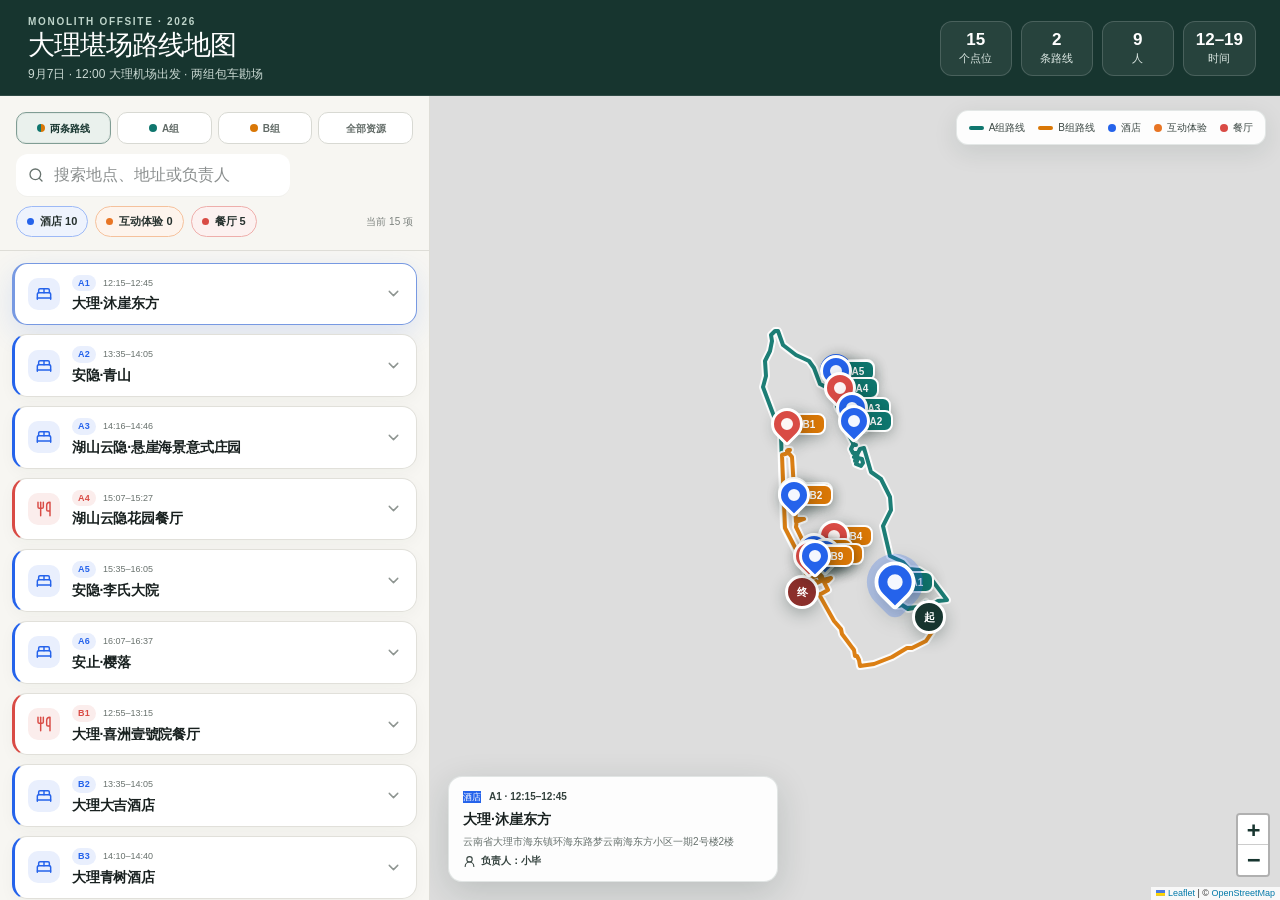
==== commit 0bb7f665: "Fix standalone map rendering" ====
--- a/index.html
+++ b/index.html
@@ -7,10 +7,18 @@
     <meta name="description" content="2026 Monolith Offsite 大理酒店、互动体验与餐厅堪场资源互动地图。" />
     <meta property="og:title" content="2026 Monolith Offsite｜大理堪场资源地图" />
     <meta property="og:description" content="酒店、互动体验与餐厅的移动端/电脑端互动地图。" />
-    <meta property="og:image" content="./social-preview.png" />
     <title>2026 Monolith Offsite｜大理堪场资源地图</title>
-    <script type="module" crossorigin src="./app.js"></script>
-    <link rel="stylesheet" crossorigin href="./index.css">
+    <script type="module">var e=Object.create,t=Object.defineProperty,n=Object.getOwnPropertyDescriptor,r=Object.getOwnPropertyNames,i=Object.getPrototypeOf,a=Object.prototype.hasOwnProperty,o=(e,t)=>()=>(t||(e((t={exports:{}}).exports,t),e=null),t.exports),s=(e,i,o,s)=>{if(i&&typeof i==`object`||typeof i==`function`)for(var c=r(i),l=0,u=c.length,d;l<u;l++)d=c[l],!a.call(e,d)&&d!==o&&t(e,d,{get:(e=>i[e]).bind(null,d),enumerable:!(s=n(i,d))||s.enumerable});return e},c=(n,r,a)=>(a=n==null?{}:e(i(n)),s(r||!n||!n.__esModule?t(a,`default`,{value:n,enumerable:!0}):a,n));(function(){let e=document.createElement(`link`).relList;if(e&&e.supports&&e.supports(`modulepreload`))return;for(let e of document.querySelectorAll(`link[rel="modulepreload"]`))n(e);new MutationObserver(e=>{for(let t of e)if(t.type===`childList`)for(let e of t.addedNodes)e.tagName===`LINK`&&e.rel===`modulepreload`&&n(e)}).observe(document,{childList:!0,subtree:!0});function t(e){let t={};return e.integrity&&(t.integrity=e.integrity),e.referrerPolicy&&(t.referrerPolicy=e.referrerPolicy),e.crossOrigin===`use-credentials`?t.credentials=`include`:e.crossOrigin===`anonymous`?t.credentials=`omit`:t.credentials=`same-origin`,t}function n(e){if(e.ep)return;e.ep=!0;let n=t(e);fetch(e.href,n)}})();var l=o((e=>{var t=Symbol.for(`react.transitional.element`),n=Symbol.for(`react.portal`),r=Symbol.for(`react.fragment`),i=Symbol.for(`react.strict_mode`),a=Symbol.for(`react.profiler`),o=Symbol.for(`react.consumer`),s=Symbol.for(`react.context`),c=Symbol.for(`react.forward_ref`),l=Symbol.for(`react.suspense`),u=Symbol.for(`react.memo`),d=Symbol.for(`react.lazy`),f=Symbol.for(`react.activity`),p=Symbol.iterator;function m(e){return typeof e!=`object`||!e?null:(e=p&&e[p]||e[`@@iterator`],typeof e==`function`?e:null)}var h={isMounted:function(){return!1},enqueueForceUpdate:function(){},enqueueReplaceState:function(){},enqueueSetState:function(){}},g=Object.assign,_={};function v(e,t,n){this.props=e,this.context=t,this.refs=_,this.updater=n||h}v.prototype.isReactComponent={},v.prototype.setState=function(e,t){if(typeof e!=`object`&&typeof e!=`function`&&e!=null)throw Error(`takes an object of state variables to update or a function which returns an object of state variables.`);this.updater.enqueueSetState(this,e,t,`setState`)},v.prototype.forceUpdate=function(e){this.updater.enqueueForceUpdate(this,e,`forceUpdate`)};function y(){}y.prototype=v.prototype;function b(e,t,n){this.props=e,this.context=t,this.refs=_,this.updater=n||h}var x=b.prototype=new y;x.constructor=b,g(x,v.prototype),x.isPureReactComponent=!0;var ee=Array.isArray;function S(){}var C={H:null,A:null,T:null,S:null},w=Object.prototype.hasOwnProperty;function te(e,n,r){var i=r.ref;return{$$typeof:t,type:e,key:n,ref:i===void 0?null:i,props:r}}function ne(e,t){return te(e.type,t,e.props)}function T(e){return typeof e==`object`&&!!e&&e.$$typeof===t}function re(e){var t={"=":`=0`,":":`=2`};return`$`+e.replace(/[=:]/g,function(e){return t[e]})}var ie=/\/+/g;function ae(e,t){return typeof e==`object`&&e&&e.key!=null?re(``+e.key):t.toString(36)}function E(e){switch(e.status){case`fulfilled`:return e.value;case`rejected`:throw e.reason;default:switch(typeof e.status==`string`?e.then(S,S):(e.status=`pending`,e.then(function(t){e.status===`pending`&&(e.status=`fulfilled`,e.value=t)},function(t){e.status===`pending`&&(e.status=`rejected`,e.reason=t)})),e.status){case`fulfilled`:return e.value;case`rejected`:throw e.reason}}throw e}function oe(e,r,i,a,o){var s=typeof e;(s===`undefined`||s===`boolean`)&&(e=null);var c=!1;if(e===null)c=!0;else switch(s){case`bigint`:case`string`:case`number`:c=!0;break;case`object`:switch(e.$$typeof){case t:case n:c=!0;break;case d:return c=e._init,oe(c(e._payload),r,i,a,o)}}if(c)return o=o(e),c=a===``?`.`+ae(e,0):a,ee(o)?(i=``,c!=null&&(i=c.replace(ie,`$&/`)+`/`),oe(o,r,i,``,function(e){return e})):o!=null&&(T(o)&&(o=ne(o,i+(o.key==null||e&&e.key===o.key?``:(``+o.key).replace(ie,`$&/`)+`/`)+c)),r.push(o)),1;c=0;var l=a===``?`.`:a+`:`;if(ee(e))for(var u=0;u<e.length;u++)a=e[u],s=l+ae(a,u),c+=oe(a,r,i,s,o);else if(u=m(e),typeof u==`function`)for(e=u.call(e),u=0;!(a=e.next()).done;)a=a.value,s=l+ae(a,u++),c+=oe(a,r,i,s,o);else if(s===`object`){if(typeof e.then==`function`)return oe(E(e),r,i,a,o);throw r=String(e),Error(`Objects are not valid as a React child (found: `+(r===`[object Object]`?`object with keys {`+Object.keys(e).join(`, `)+`}`:r)+`). If you meant to render a collection of children, use an array instead.`)}return c}function D(e,t,n){if(e==null)return e;var r=[],i=0;return oe(e,r,``,``,function(e){return t.call(n,e,i++)}),r}function O(e){if(e._status===-1){var t=e._result;t=t(),t.then(function(t){(e._status===0||e._status===-1)&&(e._status=1,e._result=t)},function(t){(e._status===0||e._status===-1)&&(e._status=2,e._result=t)}),e._status===-1&&(e._status=0,e._result=t)}if(e._status===1)return e._result.default;throw e._result}var k=typeof reportError==`function`?reportError:function(e){if(typeof window==`object`&&typeof window.ErrorEvent==`function`){var t=new window.ErrorEvent(`error`,{bubbles:!0,cancelable:!0,message:typeof e==`object`&&e&&typeof e.message==`string`?String(e.message):String(e),error:e});if(!window.dispatchEvent(t))return}else if(typeof process==`object`&&typeof process.emit==`function`){process.emit(`uncaughtException`,e);return}console.error(e)},A={map:D,forEach:function(e,t,n){D(e,function(){t.apply(this,arguments)},n)},count:function(e){var t=0;return D(e,function(){t++}),t},toArray:function(e){return D(e,function(e){return e})||[]},only:function(e){if(!T(e))throw Error(`React.Children.only expected to receive a single React element child.`);return e}};e.Activity=f,e.Children=A,e.Component=v,e.Fragment=r,e.Profiler=a,e.PureComponent=b,e.StrictMode=i,e.Suspense=l,e.__CLIENT_INTERNALS_DO_NOT_USE_OR_WARN_USERS_THEY_CANNOT_UPGRADE=C,e.__COMPILER_RUNTIME={__proto__:null,c:function(e){return C.H.useMemoCache(e)}},e.cache=function(e){return function(){return e.apply(null,arguments)}},e.cacheSignal=function(){return null},e.cloneElement=function(e,t,n){if(e==null)throw Error(`The argument must be a React element, but you passed `+e+`.`);var r=g({},e.props),i=e.key;if(t!=null)for(a in t.key!==void 0&&(i=``+t.key),t)!w.call(t,a)||a===`key`||a===`__self`||a===`__source`||a===`ref`&&t.ref===void 0||(r[a]=t[a]);var a=arguments.length-2;if(a===1)r.children=n;else if(1<a){for(var o=Array(a),s=0;s<a;s++)o[s]=arguments[s+2];r.children=o}return te(e.type,i,r)},e.createContext=function(e){return e={$$typeof:s,_currentValue:e,_currentValue2:e,_threadCount:0,Provider:null,Consumer:null},e.Provider=e,e.Consumer={$$typeof:o,_context:e},e},e.createElement=function(e,t,n){var r,i={},a=null;if(t!=null)for(r in t.key!==void 0&&(a=``+t.key),t)w.call(t,r)&&r!==`key`&&r!==`__self`&&r!==`__source`&&(i[r]=t[r]);var o=arguments.length-2;if(o===1)i.children=n;else if(1<o){for(var s=Array(o),c=0;c<o;c++)s[c]=arguments[c+2];i.children=s}if(e&&e.defaultProps)for(r in o=e.defaultProps,o)i[r]===void 0&&(i[r]=o[r]);return te(e,a,i)},e.createRef=function(){return{current:null}},e.forwardRef=function(e){return{$$typeof:c,render:e}},e.isValidElement=T,e.lazy=function(e){return{$$typeof:d,_payload:{_status:-1,_result:e},_init:O}},e.memo=function(e,t){return{$$typeof:u,type:e,compare:t===void 0?null:t}},e.startTransition=function(e){var t=C.T,n={};C.T=n;try{var r=e(),i=C.S;i!==null&&i(n,r),typeof r==`object`&&r&&typeof r.then==`function`&&r.then(S,k)}catch(e){k(e)}finally{t!==null&&n.types!==null&&(t.types=n.types),C.T=t}},e.unstable_useCacheRefresh=function(){return C.H.useCacheRefresh()},e.use=function(e){return C.H.use(e)},e.useActionState=function(e,t,n){return C.H.useActionState(e,t,n)},e.useCallback=function(e,t){return C.H.useCallback(e,t)},e.useContext=function(e){return C.H.useContext(e)},e.useDebugValue=function(){},e.useDeferredValue=function(e,t){return C.H.useDeferredValue(e,t)},e.useEffect=function(e,t){return C.H.useEffect(e,t)},e.useEffectEvent=function(e){return C.H.useEffectEvent(e)},e.useId=function(){return C.H.useId()},e.useImperativeHandle=function(e,t,n){return C.H.useImperativeHandle(e,t,n)},e.useInsertionEffect=function(e,t){return C.H.useInsertionEffect(e,t)},e.useLayoutEffect=function(e,t){return C.H.useLayoutEffect(e,t)},e.useMemo=function(e,t){return C.H.useMemo(e,t)},e.useOptimistic=function(e,t){return C.H.useOptimistic(e,t)},e.useReducer=function(e,t,n){return C.H.useReducer(e,t,n)},e.useRef=function(e){return C.H.useRef(e)},e.useState=function(e){return C.H.useState(e)},e.useSyncExternalStore=function(e,t,n){return C.H.useSyncExternalStore(e,t,n)},e.useTransition=function(){return C.H.useTransition()},e.version=`19.2.6`})),u=o(((e,t)=>{t.exports=l()})),d=o((e=>{function t(e,t){var n=e.length;e.push(t);a:for(;0<n;){var r=n-1>>>1,a=e[r];if(0<i(a,t))e[r]=t,e[n]=a,n=r;else break a}}function n(e){return e.length===0?null:e[0]}function r(e){if(e.length===0)return null;var t=e[0],n=e.pop();if(n!==t){e[0]=n;a:for(var r=0,a=e.length,o=a>>>1;r<o;){var s=2*(r+1)-1,c=e[s],l=s+1,u=e[l];if(0>i(c,n))l<a&&0>i(u,c)?(e[r]=u,e[l]=n,r=l):(e[r]=c,e[s]=n,r=s);else if(l<a&&0>i(u,n))e[r]=u,e[l]=n,r=l;else break a}}return t}function i(e,t){var n=e.sortIndex-t.sortIndex;return n===0?e.id-t.id:n}if(e.unstable_now=void 0,typeof performance==`object`&&typeof performance.now==`function`){var a=performance;e.unstable_now=function(){return a.now()}}else{var o=Date,s=o.now();e.unstable_now=function(){return o.now()-s}}var c=[],l=[],u=1,d=null,f=3,p=!1,m=!1,h=!1,g=!1,_=typeof setTimeout==`function`?setTimeout:null,v=typeof clearTimeout==`function`?clearTimeout:null,y=typeof setImmediate<`u`?setImmediate:null;function b(e){for(var i=n(l);i!==null;){if(i.callback===null)r(l);else if(i.startTime<=e)r(l),i.sortIndex=i.expirationTime,t(c,i);else break;i=n(l)}}function x(e){if(h=!1,b(e),!m)if(n(c)!==null)m=!0,ee||(ee=!0,T());else{var t=n(l);t!==null&&ae(x,t.startTime-e)}}var ee=!1,S=-1,C=5,w=-1;function te(){return g?!0:!(e.unstable_now()-w<C)}function ne(){if(g=!1,ee){var t=e.unstable_now();w=t;var i=!0;try{a:{m=!1,h&&(h=!1,v(S),S=-1),p=!0;var a=f;try{b:{for(b(t),d=n(c);d!==null&&!(d.expirationTime>t&&te());){var o=d.callback;if(typeof o==`function`){d.callback=null,f=d.priorityLevel;var s=o(d.expirationTime<=t);if(t=e.unstable_now(),typeof s==`function`){d.callback=s,b(t),i=!0;break b}d===n(c)&&r(c),b(t)}else r(c);d=n(c)}if(d!==null)i=!0;else{var u=n(l);u!==null&&ae(x,u.startTime-t),i=!1}}break a}finally{d=null,f=a,p=!1}i=void 0}}finally{i?T():ee=!1}}}var T;if(typeof y==`function`)T=function(){y(ne)};else if(typeof MessageChannel<`u`){var re=new MessageChannel,ie=re.port2;re.port1.onmessage=ne,T=function(){ie.postMessage(null)}}else T=function(){_(ne,0)};function ae(t,n){S=_(function(){t(e.unstable_now())},n)}e.unstable_IdlePriority=5,e.unstable_ImmediatePriority=1,e.unstable_LowPriority=4,e.unstable_NormalPriority=3,e.unstable_Profiling=null,e.unstable_UserBlockingPriority=2,e.unstable_cancelCallback=function(e){e.callback=null},e.unstable_forceFrameRate=function(e){0>e||125<e?console.error(`forceFrameRate takes a positive int between 0 and 125, forcing frame rates higher than 125 fps is not supported`):C=0<e?Math.floor(1e3/e):5},e.unstable_getCurrentPriorityLevel=function(){return f},e.unstable_next=function(e){switch(f){case 1:case 2:case 3:var t=3;break;default:t=f}var n=f;f=t;try{return e()}finally{f=n}},e.unstable_requestPaint=function(){g=!0},e.unstable_runWithPriority=function(e,t){switch(e){case 1:case 2:case 3:case 4:case 5:break;default:e=3}var n=f;f=e;try{return t()}finally{f=n}},e.unstable_scheduleCallback=function(r,i,a){var o=e.unstable_now();switch(typeof a==`object`&&a?(a=a.delay,a=typeof a==`number`&&0<a?o+a:o):a=o,r){case 1:var s=-1;break;case 2:s=250;break;case 5:s=1073741823;break;case 4:s=1e4;break;default:s=5e3}return s=a+s,r={id:u++,callback:i,priorityLevel:r,startTime:a,expirationTime:s,sortIndex:-1},a>o?(r.sortIndex=a,t(l,r),n(c)===null&&r===n(l)&&(h?(v(S),S=-1):h=!0,ae(x,a-o))):(r.sortIndex=s,t(c,r),m||p||(m=!0,ee||(ee=!0,T()))),r},e.unstable_shouldYield=te,e.unstable_wrapCallback=function(e){var t=f;return function(){var n=f;f=t;try{return e.apply(this,arguments)}finally{f=n}}}})),f=o(((e,t)=>{t.exports=d()})),p=o((e=>{var t=u();function n(e){var t=`https://react.dev/errors/`+e;if(1<arguments.length){t+=`?args[]=`+encodeURIComponent(arguments[1]);for(var n=2;n<arguments.length;n++)t+=`&args[]=`+encodeURIComponent(arguments[n])}return`Minified React error #`+e+`; visit `+t+` for the full message or use the non-minified dev environment for full errors and additional helpful warnings.`}function r(){}var i={d:{f:r,r:function(){throw Error(n(522))},D:r,C:r,L:r,m:r,X:r,S:r,M:r},p:0,findDOMNode:null},a=Symbol.for(`react.portal`);function o(e,t,n){var r=3<arguments.length&&arguments[3]!==void 0?arguments[3]:null;return{$$typeof:a,key:r==null?null:``+r,children:e,containerInfo:t,implementation:n}}var s=t.__CLIENT_INTERNALS_DO_NOT_USE_OR_WARN_USERS_THEY_CANNOT_UPGRADE;function c(e,t){if(e===`font`)return``;if(typeof t==`string`)return t===`use-credentials`?t:``}e.__DOM_INTERNALS_DO_NOT_USE_OR_WARN_USERS_THEY_CANNOT_UPGRADE=i,e.createPortal=function(e,t){var r=2<arguments.length&&arguments[2]!==void 0?arguments[2]:null;if(!t||t.nodeType!==1&&t.nodeType!==9&&t.nodeType!==11)throw Error(n(299));return o(e,t,null,r)},e.flushSync=function(e){var t=s.T,n=i.p;try{if(s.T=null,i.p=2,e)return e()}finally{s.T=t,i.p=n,i.d.f()}},e.preconnect=function(e,t){typeof e==`string`&&(t?(t=t.crossOrigin,t=typeof t==`string`?t===`use-credentials`?t:``:void 0):t=null,i.d.C(e,t))},e.prefetchDNS=function(e){typeof e==`string`&&i.d.D(e)},e.preinit=function(e,t){if(typeof e==`string`&&t&&typeof t.as==`string`){var n=t.as,r=c(n,t.crossOrigin),a=typeof t.integrity==`string`?t.integrity:void 0,o=typeof t.fetchPriority==`string`?t.fetchPriority:void 0;n===`style`?i.d.S(e,typeof t.precedence==`string`?t.precedence:void 0,{crossOrigin:r,integrity:a,fetchPriority:o}):n===`script`&&i.d.X(e,{crossOrigin:r,integrity:a,fetchPriority:o,nonce:typeof t.nonce==`string`?t.nonce:void 0})}},e.preinitModule=function(e,t){if(typeof e==`string`)if(typeof t==`object`&&t){if(t.as==null||t.as===`script`){var n=c(t.as,t.crossOrigin);i.d.M(e,{crossOrigin:n,integrity:typeof t.integrity==`string`?t.integrity:void 0,nonce:typeof t.nonce==`string`?t.nonce:void 0})}}else t??i.d.M(e)},e.preload=function(e,t){if(typeof e==`string`&&typeof t==`object`&&t&&typeof t.as==`string`){var n=t.as,r=c(n,t.crossOrigin);i.d.L(e,n,{crossOrigin:r,integrity:typeof t.integrity==`string`?t.integrity:void 0,nonce:typeof t.nonce==`string`?t.nonce:void 0,type:typeof t.type==`string`?t.type:void 0,fetchPriority:typeof t.fetchPriority==`string`?t.fetchPriority:void 0,referrerPolicy:typeof t.referrerPolicy==`string`?t.referrerPolicy:void 0,imageSrcSet:typeof t.imageSrcSet==`string`?t.imageSrcSet:void 0,imageSizes:typeof t.imageSizes==`string`?t.imageSizes:void 0,media:typeof t.media==`string`?t.media:void 0})}},e.preloadModule=function(e,t){if(typeof e==`string`)if(t){var n=c(t.as,t.crossOrigin);i.d.m(e,{as:typeof t.as==`string`&&t.as!==`script`?t.as:void 0,crossOrigin:n,integrity:typeof t.integrity==`string`?t.integrity:void 0})}else i.d.m(e)},e.requestFormReset=function(e){i.d.r(e)},e.unstable_batchedUpdates=function(e,t){return e(t)},e.useFormState=function(e,t,n){return s.H.useFormState(e,t,n)},e.useFormStatus=function(){return s.H.useHostTransitionStatus()},e.version=`19.2.6`})),m=o(((e,t)=>{function n(){if(!(typeof __REACT_DEVTOOLS_GLOBAL_HOOK__>`u`||typeof __REACT_DEVTOOLS_GLOBAL_HOOK__.checkDCE!=`function`))try{__REACT_DEVTOOLS_GLOBAL_HOOK__.checkDCE(n)}catch(e){console.error(e)}}n(),t.exports=p()})),h=o((e=>{var t=f(),n=u(),r=m();function i(e){var t=`https://react.dev/errors/`+e;if(1<arguments.length){t+=`?args[]=`+encodeURIComponent(arguments[1]);for(var n=2;n<arguments.length;n++)t+=`&args[]=`+encodeURIComponent(arguments[n])}return`Minified React error #`+e+`; visit `+t+` for the full message or use the non-minified dev environment for full errors and additional helpful warnings.`}function a(e){return!(!e||e.nodeType!==1&&e.nodeType!==9&&e.nodeType!==11)}function o(e){var t=e,n=e;if(e.alternate)for(;t.return;)t=t.return;else{e=t;do t=e,t.flags&4098&&(n=t.return),e=t.return;while(e)}return t.tag===3?n:null}function s(e){if(e.tag===13){var t=e.memoizedState;if(t===null&&(e=e.alternate,e!==null&&(t=e.memoizedState)),t!==null)return t.dehydrated}return null}function c(e){if(e.tag===31){var t=e.memoizedState;if(t===null&&(e=e.alternate,e!==null&&(t=e.memoizedState)),t!==null)return t.dehydrated}return null}function l(e){if(o(e)!==e)throw Error(i(188))}function d(e){var t=e.alternate;if(!t){if(t=o(e),t===null)throw Error(i(188));return t===e?e:null}for(var n=e,r=t;;){var a=n.return;if(a===null)break;var s=a.alternate;if(s===null){if(r=a.return,r!==null){n=r;continue}break}if(a.child===s.child){for(s=a.child;s;){if(s===n)return l(a),e;if(s===r)return l(a),t;s=s.sibling}throw Error(i(188))}if(n.return!==r.return)n=a,r=s;else{for(var c=!1,u=a.child;u;){if(u===n){c=!0,n=a,r=s;break}if(u===r){c=!0,r=a,n=s;break}u=u.sibling}if(!c){for(u=s.child;u;){if(u===n){c=!0,n=s,r=a;break}if(u===r){c=!0,r=s,n=a;break}u=u.sibling}if(!c)throw Error(i(189))}}if(n.alternate!==r)throw Error(i(190))}if(n.tag!==3)throw Error(i(188));return n.stateNode.current===n?e:t}function p(e){var t=e.tag;if(t===5||t===26||t===27||t===6)return e;for(e=e.child;e!==null;){if(t=p(e),t!==null)return t;e=e.sibling}return null}var h=Object.assign,g=Symbol.for(`react.element`),_=Symbol.for(`react.transitional.element`),v=Symbol.for(`react.portal`),y=Symbol.for(`react.fragment`),b=Symbol.for(`react.strict_mode`),x=Symbol.for(`react.profiler`),ee=Symbol.for(`react.consumer`),S=Symbol.for(`react.context`),C=Symbol.for(`react.forward_ref`),w=Symbol.for(`react.suspense`),te=Symbol.for(`react.suspense_list`),ne=Symbol.for(`react.memo`),T=Symbol.for(`react.lazy`),re=Symbol.for(`react.activity`),ie=Symbol.for(`react.memo_cache_sentinel`),ae=Symbol.iterator;function E(e){return typeof e!=`object`||!e?null:(e=ae&&e[ae]||e[`@@iterator`],typeof e==`function`?e:null)}var oe=Symbol.for(`react.client.reference`);function D(e){if(e==null)return null;if(typeof e==`function`)return e.$$typeof===oe?null:e.displayName||e.name||null;if(typeof e==`string`)return e;switch(e){case y:return`Fragment`;case x:return`Profiler`;case b:return`StrictMode`;case w:return`Suspense`;case te:return`SuspenseList`;case re:return`Activity`}if(typeof e==`object`)switch(e.$$typeof){case v:return`Portal`;case S:return e.displayName||`Context`;case ee:return(e._context.displayName||`Context`)+`.Consumer`;case C:var t=e.render;return e=e.displayName,e||=(e=t.displayName||t.name||``,e===``?`ForwardRef`:`ForwardRef(`+e+`)`),e;case ne:return t=e.displayName||null,t===null?D(e.type)||`Memo`:t;case T:t=e._payload,e=e._init;try{return D(e(t))}catch{}}return null}var O=Array.isArray,k=n.__CLIENT_INTERNALS_DO_NOT_USE_OR_WARN_USERS_THEY_CANNOT_UPGRADE,A=r.__DOM_INTERNALS_DO_NOT_USE_OR_WARN_USERS_THEY_CANNOT_UPGRADE,j={pending:!1,data:null,method:null,action:null},M=[],N=-1;function P(e){return{current:e}}function F(e){0>N||(e.current=M[N],M[N]=null,N--)}function I(e,t){N++,M[N]=e.current,e.current=t}var se=P(null),ce=P(null),le=P(null),ue=P(null);function de(e,t){switch(I(le,t),I(ce,e),I(se,null),t.nodeType){case 9:case 11:e=(e=t.documentElement)&&(e=e.namespaceURI)?Hd(e):0;break;default:if(e=t.tagName,t=t.namespaceURI)t=Hd(t),e=Ud(t,e);else switch(e){case`svg`:e=1;break;case`math`:e=2;break;default:e=0}}F(se),I(se,e)}function fe(){F(se),F(ce),F(le)}function pe(e){e.memoizedState!==null&&I(ue,e);var t=se.current,n=Ud(t,e.type);t!==n&&(I(ce,e),I(se,n))}function me(e){ce.current===e&&(F(se),F(ce)),ue.current===e&&(F(ue),$f._currentValue=j)}var he,ge;function _e(e){if(he===void 0)try{throw Error()}catch(e){var t=e.stack.trim().match(/\n( *(at )?)/);he=t&&t[1]||``,ge=-1<e.stack.indexOf(`
+    at`)?` (<anonymous>)`:-1<e.stack.indexOf(`@`)?`@unknown:0:0`:``}return`
+`+he+e+ge}var ve=!1;function ye(e,t){if(!e||ve)return``;ve=!0;var n=Error.prepareStackTrace;Error.prepareStackTrace=void 0;try{var r={DetermineComponentFrameRoot:function(){try{if(t){var n=function(){throw Error()};if(Object.defineProperty(n.prototype,`props`,{set:function(){throw Error()}}),typeof Reflect==`object`&&Reflect.construct){try{Reflect.construct(n,[])}catch(e){var r=e}Reflect.construct(e,[],n)}else{try{n.call()}catch(e){r=e}e.call(n.prototype)}}else{try{throw Error()}catch(e){r=e}(n=e())&&typeof n.catch==`function`&&n.catch(function(){})}}catch(e){if(e&&r&&typeof e.stack==`string`)return[e.stack,r.stack]}return[null,null]}};r.DetermineComponentFrameRoot.displayName=`DetermineComponentFrameRoot`;var i=Object.getOwnPropertyDescriptor(r.DetermineComponentFrameRoot,`name`);i&&i.configurable&&Object.defineProperty(r.DetermineComponentFrameRoot,`name`,{value:`DetermineComponentFrameRoot`});var a=r.DetermineComponentFrameRoot(),o=a[0],s=a[1];if(o&&s){var c=o.split(`
+`),l=s.split(`
+`);for(i=r=0;r<c.length&&!c[r].includes(`DetermineComponentFrameRoot`);)r++;for(;i<l.length&&!l[i].includes(`DetermineComponentFrameRoot`);)i++;if(r===c.length||i===l.length)for(r=c.length-1,i=l.length-1;1<=r&&0<=i&&c[r]!==l[i];)i--;for(;1<=r&&0<=i;r--,i--)if(c[r]!==l[i]){if(r!==1||i!==1)do if(r--,i--,0>i||c[r]!==l[i]){var u=`
+`+c[r].replace(` at new `,` at `);return e.displayName&&u.includes(`<anonymous>`)&&(u=u.replace(`<anonymous>`,e.displayName)),u}while(1<=r&&0<=i);break}}}finally{ve=!1,Error.prepareStackTrace=n}return(n=e?e.displayName||e.name:``)?_e(n):``}function be(e,t){switch(e.tag){case 26:case 27:case 5:return _e(e.type);case 16:return _e(`Lazy`);case 13:return e.child!==t&&t!==null?_e(`Suspense Fallback`):_e(`Suspense`);case 19:return _e(`SuspenseList`);case 0:case 15:return ye(e.type,!1);case 11:return ye(e.type.render,!1);case 1:return ye(e.type,!0);case 31:return _e(`Activity`);default:return``}}function xe(e){try{var t=``,n=null;do t+=be(e,n),n=e,e=e.return;while(e);return t}catch(e){return`
+Error generating stack: `+e.message+`
+`+e.stack}}var Se=Object.prototype.hasOwnProperty,Ce=t.unstable_scheduleCallback,we=t.unstable_cancelCallback,Te=t.unstable_shouldYield,Ee=t.unstable_requestPaint,De=t.unstable_now,Oe=t.unstable_getCurrentPriorityLevel,ke=t.unstable_ImmediatePriority,Ae=t.unstable_UserBlockingPriority,je=t.unstable_NormalPriority,Me=t.unstable_LowPriority,Ne=t.unstable_IdlePriority,Pe=t.log,Fe=t.unstable_setDisableYieldValue,Ie=null,Le=null;function Re(e){if(typeof Pe==`function`&&Fe(e),Le&&typeof Le.setStrictMode==`function`)try{Le.setStrictMode(Ie,e)}catch{}}var ze=Math.clz32?Math.clz32:He,Be=Math.log,Ve=Math.LN2;function He(e){return e>>>=0,e===0?32:31-(Be(e)/Ve|0)|0}var Ue=256,We=262144,Ge=4194304;function Ke(e){var t=e&42;if(t!==0)return t;switch(e&-e){case 1:return 1;case 2:return 2;case 4:return 4;case 8:return 8;case 16:return 16;case 32:return 32;case 64:return 64;case 128:return 128;case 256:case 512:case 1024:case 2048:case 4096:case 8192:case 16384:case 32768:case 65536:case 131072:return e&261888;case 262144:case 524288:case 1048576:case 2097152:return e&3932160;case 4194304:case 8388608:case 16777216:case 33554432:return e&62914560;case 67108864:return 67108864;case 134217728:return 134217728;case 268435456:return 268435456;case 536870912:return 536870912;case 1073741824:return 0;default:return e}}function qe(e,t,n){var r=e.pendingLanes;if(r===0)return 0;var i=0,a=e.suspendedLanes,o=e.pingedLanes;e=e.warmLanes;var s=r&134217727;return s===0?(s=r&~a,s===0?o===0?n||(n=r&~e,n!==0&&(i=Ke(n))):i=Ke(o):i=Ke(s)):(r=s&~a,r===0?(o&=s,o===0?n||(n=s&~e,n!==0&&(i=Ke(n))):i=Ke(o)):i=Ke(r)),i===0?0:t!==0&&t!==i&&(t&a)===0&&(a=i&-i,n=t&-t,a>=n||a===32&&n&4194048)?t:i}function Je(e,t){return(e.pendingLanes&~(e.suspendedLanes&~e.pingedLanes)&t)===0}function Ye(e,t){switch(e){case 1:case 2:case 4:case 8:case 64:return t+250;case 16:case 32:case 128:case 256:case 512:case 1024:case 2048:case 4096:case 8192:case 16384:case 32768:case 65536:case 131072:case 262144:case 524288:case 1048576:case 2097152:return t+5e3;case 4194304:case 8388608:case 16777216:case 33554432:return-1;case 67108864:case 134217728:case 268435456:case 536870912:case 1073741824:return-1;default:return-1}}function Xe(){var e=Ge;return Ge<<=1,!(Ge&62914560)&&(Ge=4194304),e}function Ze(e){for(var t=[],n=0;31>n;n++)t.push(e);return t}function R(e,t){e.pendingLanes|=t,t!==268435456&&(e.suspendedLanes=0,e.pingedLanes=0,e.warmLanes=0)}function Qe(e,t,n,r,i,a){var o=e.pendingLanes;e.pendingLanes=n,e.suspendedLanes=0,e.pingedLanes=0,e.warmLanes=0,e.expiredLanes&=n,e.entangledLanes&=n,e.errorRecoveryDisabledLanes&=n,e.shellSuspendCounter=0;var s=e.entanglements,c=e.expirationTimes,l=e.hiddenUpdates;for(n=o&~n;0<n;){var u=31-ze(n),d=1<<u;s[u]=0,c[u]=-1;var f=l[u];if(f!==null)for(l[u]=null,u=0;u<f.length;u++){var p=f[u];p!==null&&(p.lane&=-536870913)}n&=~d}r!==0&&$e(e,r,0),a!==0&&i===0&&e.tag!==0&&(e.suspendedLanes|=a&~(o&~t))}function $e(e,t,n){e.pendingLanes|=t,e.suspendedLanes&=~t;var r=31-ze(t);e.entangledLanes|=t,e.entanglements[r]=e.entanglements[r]|1073741824|n&261930}function et(e,t){var n=e.entangledLanes|=t;for(e=e.entanglements;n;){var r=31-ze(n),i=1<<r;i&t|e[r]&t&&(e[r]|=t),n&=~i}}function tt(e,t){var n=t&-t;return n=n&42?1:nt(n),(n&(e.suspendedLanes|t))===0?n:0}function nt(e){switch(e){case 2:e=1;break;case 8:e=4;break;case 32:e=16;break;case 256:case 512:case 1024:case 2048:case 4096:case 8192:case 16384:case 32768:case 65536:case 131072:case 262144:case 524288:case 1048576:case 2097152:case 4194304:case 8388608:case 16777216:case 33554432:e=128;break;case 268435456:e=134217728;break;default:e=0}return e}function rt(e){return e&=-e,2<e?8<e?e&134217727?32:268435456:8:2}function it(){var e=A.p;return e===0?(e=window.event,e===void 0?32:hp(e.type)):e}function at(e,t){var n=A.p;try{return A.p=e,t()}finally{A.p=n}}var ot=Math.random().toString(36).slice(2),st=`__reactFiber$`+ot,ct=`__reactProps$`+ot,lt=`__reactContainer$`+ot,ut=`__reactEvents$`+ot,dt=`__reactListeners$`+ot,ft=`__reactHandles$`+ot,pt=`__reactResources$`+ot,mt=`__reactMarker$`+ot;function ht(e){delete e[st],delete e[ct],delete e[ut],delete e[dt],delete e[ft]}function gt(e){var t=e[st];if(t)return t;for(var n=e.parentNode;n;){if(t=n[lt]||n[st]){if(n=t.alternate,t.child!==null||n!==null&&n.child!==null)for(e=ff(e);e!==null;){if(n=e[st])return n;e=ff(e)}return t}e=n,n=e.parentNode}return null}function _t(e){if(e=e[st]||e[lt]){var t=e.tag;if(t===5||t===6||t===13||t===31||t===26||t===27||t===3)return e}return null}function vt(e){var t=e.tag;if(t===5||t===26||t===27||t===6)return e.stateNode;throw Error(i(33))}function yt(e){var t=e[pt];return t||=e[pt]={hoistableStyles:new Map,hoistableScripts:new Map},t}function z(e){e[mt]=!0}var bt=new Set,xt={};function B(e,t){St(e,t),St(e+`Capture`,t)}function St(e,t){for(xt[e]=t,e=0;e<t.length;e++)bt.add(t[e])}var Ct=RegExp(`^[:A-Z_a-z\\u00C0-\\u00D6\\u00D8-\\u00F6\\u00F8-\\u02FF\\u0370-\\u037D\\u037F-\\u1FFF\\u200C-\\u200D\\u2070-\\u218F\\u2C00-\\u2FEF\\u3001-\\uD7FF\\uF900-\\uFDCF\\uFDF0-\\uFFFD][:A-Z_a-z\\u00C0-\\u00D6\\u00D8-\\u00F6\\u00F8-\\u02FF\\u0370-\\u037D\\u037F-\\u1FFF\\u200C-\\u200D\\u2070-\\u218F\\u2C00-\\u2FEF\\u3001-\\uD7FF\\uF900-\\uFDCF\\uFDF0-\\uFFFD\\-.0-9\\u00B7\\u0300-\\u036F\\u203F-\\u2040]*$`),wt={},Tt={};function Et(e){return Se.call(Tt,e)?!0:Se.call(wt,e)?!1:Ct.test(e)?Tt[e]=!0:(wt[e]=!0,!1)}function V(e,t,n){if(Et(t))if(n===null)e.removeAttribute(t);else{switch(typeof n){case`undefined`:case`function`:case`symbol`:e.removeAttribute(t);return;case`boolean`:var r=t.toLowerCase().slice(0,5);if(r!==`data-`&&r!==`aria-`){e.removeAttribute(t);return}}e.setAttribute(t,``+n)}}function Dt(e,t,n){if(n===null)e.removeAttribute(t);else{switch(typeof n){case`undefined`:case`function`:case`symbol`:case`boolean`:e.removeAttribute(t);return}e.setAttribute(t,``+n)}}function Ot(e,t,n,r){if(r===null)e.removeAttribute(n);else{switch(typeof r){case`undefined`:case`function`:case`symbol`:case`boolean`:e.removeAttribute(n);return}e.setAttributeNS(t,n,``+r)}}function kt(e){switch(typeof e){case`bigint`:case`boolean`:case`number`:case`string`:case`undefined`:return e;case`object`:return e;default:return``}}function At(e){var t=e.type;return(e=e.nodeName)&&e.toLowerCase()===`input`&&(t===`checkbox`||t===`radio`)}function jt(e,t,n){var r=Object.getOwnPropertyDescriptor(e.constructor.prototype,t);if(!e.hasOwnProperty(t)&&r!==void 0&&typeof r.get==`function`&&typeof r.set==`function`){var i=r.get,a=r.set;return Object.defineProperty(e,t,{configurable:!0,get:function(){return i.call(this)},set:function(e){n=``+e,a.call(this,e)}}),Object.defineProperty(e,t,{enumerable:r.enumerable}),{getValue:function(){return n},setValue:function(e){n=``+e},stopTracking:function(){e._valueTracker=null,delete e[t]}}}}function Mt(e){if(!e._valueTracker){var t=At(e)?`checked`:`value`;e._valueTracker=jt(e,t,``+e[t])}}function Nt(e){if(!e)return!1;var t=e._valueTracker;if(!t)return!0;var n=t.getValue(),r=``;return e&&(r=At(e)?e.checked?`true`:`false`:e.value),e=r,e===n?!1:(t.setValue(e),!0)}function Pt(e){if(e||=typeof document<`u`?document:void 0,e===void 0)return null;try{return e.activeElement||e.body}catch{return e.body}}var Ft=/[\n"\\]/g;function It(e){return e.replace(Ft,function(e){return`\\`+e.charCodeAt(0).toString(16)+` `})}function Lt(e,t,n,r,i,a,o,s){e.name=``,o!=null&&typeof o!=`function`&&typeof o!=`symbol`&&typeof o!=`boolean`?e.type=o:e.removeAttribute(`type`),t==null?o!==`submit`&&o!==`reset`||e.removeAttribute(`value`):o===`number`?(t===0&&e.value===``||e.value!=t)&&(e.value=``+kt(t)):e.value!==``+kt(t)&&(e.value=``+kt(t)),t==null?n==null?r!=null&&e.removeAttribute(`value`):zt(e,o,kt(n)):zt(e,o,kt(t)),i==null&&a!=null&&(e.defaultChecked=!!a),i!=null&&(e.checked=i&&typeof i!=`function`&&typeof i!=`symbol`),s!=null&&typeof s!=`function`&&typeof s!=`symbol`&&typeof s!=`boolean`?e.name=``+kt(s):e.removeAttribute(`name`)}function Rt(e,t,n,r,i,a,o,s){if(a!=null&&typeof a!=`function`&&typeof a!=`symbol`&&typeof a!=`boolean`&&(e.type=a),t!=null||n!=null){if(!(a!==`submit`&&a!==`reset`||t!=null)){Mt(e);return}n=n==null?``:``+kt(n),t=t==null?n:``+kt(t),s||t===e.value||(e.value=t),e.defaultValue=t}r??=i,r=typeof r!=`function`&&typeof r!=`symbol`&&!!r,e.checked=s?e.checked:!!r,e.defaultChecked=!!r,o!=null&&typeof o!=`function`&&typeof o!=`symbol`&&typeof o!=`boolean`&&(e.name=o),Mt(e)}function zt(e,t,n){t===`number`&&Pt(e.ownerDocument)===e||e.defaultValue===``+n||(e.defaultValue=``+n)}function Bt(e,t,n,r){if(e=e.options,t){t={};for(var i=0;i<n.length;i++)t[`$`+n[i]]=!0;for(n=0;n<e.length;n++)i=t.hasOwnProperty(`$`+e[n].value),e[n].selected!==i&&(e[n].selected=i),i&&r&&(e[n].defaultSelected=!0)}else{for(n=``+kt(n),t=null,i=0;i<e.length;i++){if(e[i].value===n){e[i].selected=!0,r&&(e[i].defaultSelected=!0);return}t!==null||e[i].disabled||(t=e[i])}t!==null&&(t.selected=!0)}}function Vt(e,t,n){if(t!=null&&(t=``+kt(t),t!==e.value&&(e.value=t),n==null)){e.defaultValue!==t&&(e.defaultValue=t);return}e.defaultValue=n==null?``:``+kt(n)}function Ht(e,t,n,r){if(t==null){if(r!=null){if(n!=null)throw Error(i(92));if(O(r)){if(1<r.length)throw Error(i(93));r=r[0]}n=r}n??=``,t=n}n=kt(t),e.defaultValue=n,r=e.textContent,r===n&&r!==``&&r!==null&&(e.value=r),Mt(e)}function Ut(e,t){if(t){var n=e.firstChild;if(n&&n===e.lastChild&&n.nodeType===3){n.nodeValue=t;return}}e.textContent=t}var Wt=new Set(`animationIterationCount aspectRatio borderImageOutset borderImageSlice borderImageWidth boxFlex boxFlexGroup boxOrdinalGroup columnCount columns flex flexGrow flexPositive flexShrink flexNegative flexOrder gridArea gridRow gridRowEnd gridRowSpan gridRowStart gridColumn gridColumnEnd gridColumnSpan gridColumnStart fontWeight lineClamp lineHeight opacity order orphans scale tabSize widows zIndex zoom fillOpacity floodOpacity stopOpacity strokeDasharray strokeDashoffset strokeMiterlimit strokeOpacity strokeWidth MozAnimationIterationCount MozBoxFlex MozBoxFlexGroup MozLineClamp msAnimationIterationCount msFlex msZoom msFlexGrow msFlexNegative msFlexOrder msFlexPositive msFlexShrink msGridColumn msGridColumnSpan msGridRow msGridRowSpan WebkitAnimationIterationCount WebkitBoxFlex WebKitBoxFlexGroup WebkitBoxOrdinalGroup WebkitColumnCount WebkitColumns WebkitFlex WebkitFlexGrow WebkitFlexPositive WebkitFlexShrink WebkitLineClamp`.split(` `));function Gt(e,t,n){var r=t.indexOf(`--`)===0;n==null||typeof n==`boolean`||n===``?r?e.setProperty(t,``):t===`float`?e.cssFloat=``:e[t]=``:r?e.setProperty(t,n):typeof n!=`number`||n===0||Wt.has(t)?t===`float`?e.cssFloat=n:e[t]=(``+n).trim():e[t]=n+`px`}function Kt(e,t,n){if(t!=null&&typeof t!=`object`)throw Error(i(62));if(e=e.style,n!=null){for(var r in n)!n.hasOwnProperty(r)||t!=null&&t.hasOwnProperty(r)||(r.indexOf(`--`)===0?e.setProperty(r,``):r===`float`?e.cssFloat=``:e[r]=``);for(var a in t)r=t[a],t.hasOwnProperty(a)&&n[a]!==r&&Gt(e,a,r)}else for(var o in t)t.hasOwnProperty(o)&&Gt(e,o,t[o])}function qt(e){if(e.indexOf(`-`)===-1)return!1;switch(e){case`annotation-xml`:case`color-profile`:case`font-face`:case`font-face-src`:case`font-face-uri`:case`font-face-format`:case`font-face-name`:case`missing-glyph`:return!1;default:return!0}}var Jt=new Map([[`acceptCharset`,`accept-charset`],[`htmlFor`,`for`],[`httpEquiv`,`http-equiv`],[`crossOrigin`,`crossorigin`],[`accentHeight`,`accent-height`],[`alignmentBaseline`,`alignment-baseline`],[`arabicForm`,`arabic-form`],[`baselineShift`,`baseline-shift`],[`capHeight`,`cap-height`],[`clipPath`,`clip-path`],[`clipRule`,`clip-rule`],[`colorInterpolation`,`color-interpolation`],[`colorInterpolationFilters`,`color-interpolation-filters`],[`colorProfile`,`color-profile`],[`colorRendering`,`color-rendering`],[`dominantBaseline`,`dominant-baseline`],[`enableBackground`,`enable-background`],[`fillOpacity`,`fill-opacity`],[`fillRule`,`fill-rule`],[`floodColor`,`flood-color`],[`floodOpacity`,`flood-opacity`],[`fontFamily`,`font-family`],[`fontSize`,`font-size`],[`fontSizeAdjust`,`font-size-adjust`],[`fontStretch`,`font-stretch`],[`fontStyle`,`font-style`],[`fontVariant`,`font-variant`],[`fontWeight`,`font-weight`],[`glyphName`,`glyph-name`],[`glyphOrientationHorizontal`,`glyph-orientation-horizontal`],[`glyphOrientationVertical`,`glyph-orientation-vertical`],[`horizAdvX`,`horiz-adv-x`],[`horizOriginX`,`horiz-origin-x`],[`imageRendering`,`image-rendering`],[`letterSpacing`,`letter-spacing`],[`lightingColor`,`lighting-color`],[`markerEnd`,`marker-end`],[`markerMid`,`marker-mid`],[`markerStart`,`marker-start`],[`overlinePosition`,`overline-position`],[`overlineThickness`,`overline-thickness`],[`paintOrder`,`paint-order`],[`panose-1`,`panose-1`],[`pointerEvents`,`pointer-events`],[`renderingIntent`,`rendering-intent`],[`shapeRendering`,`shape-rendering`],[`stopColor`,`stop-color`],[`stopOpacity`,`stop-opacity`],[`strikethroughPosition`,`strikethrough-position`],[`strikethroughThickness`,`strikethrough-thickness`],[`strokeDasharray`,`stroke-dasharray`],[`strokeDashoffset`,`stroke-dashoffset`],[`strokeLinecap`,`stroke-linecap`],[`strokeLinejoin`,`stroke-linejoin`],[`strokeMiterlimit`,`stroke-miterlimit`],[`strokeOpacity`,`stroke-opacity`],[`strokeWidth`,`stroke-width`],[`textAnchor`,`text-anchor`],[`textDecoration`,`text-decoration`],[`textRendering`,`text-rendering`],[`transformOrigin`,`transform-origin`],[`underlinePosition`,`underline-position`],[`underlineThickness`,`underline-thickness`],[`unicodeBidi`,`unicode-bidi`],[`unicodeRange`,`unicode-range`],[`unitsPerEm`,`units-per-em`],[`vAlphabetic`,`v-alphabetic`],[`vHanging`,`v-hanging`],[`vIdeographic`,`v-ideographic`],[`vMathematical`,`v-mathematical`],[`vectorEffect`,`vector-effect`],[`vertAdvY`,`vert-adv-y`],[`vertOriginX`,`vert-origin-x`],[`vertOriginY`,`vert-origin-y`],[`wordSpacing`,`word-spacing`],[`writingMode`,`writing-mode`],[`xmlnsXlink`,`xmlns:xlink`],[`xHeight`,`x-height`]]),H=/^[\u0000-\u001F ]*j[\r\n\t]*a[\r\n\t]*v[\r\n\t]*a[\r\n\t]*s[\r\n\t]*c[\r\n\t]*r[\r\n\t]*i[\r\n\t]*p[\r\n\t]*t[\r\n\t]*:/i;function Yt(e){return H.test(``+e)?`javascript:throw new Error('React has blocked a javascript: URL as a security precaution.')`:e}function U(){}var Xt=null;function Zt(e){return e=e.target||e.srcElement||window,e.correspondingUseElement&&(e=e.correspondingUseElement),e.nodeType===3?e.parentNode:e}var Qt=null,$t=null;function en(e){var t=_t(e);if(t&&(e=t.stateNode)){var n=e[ct]||null;a:switch(e=t.stateNode,t.type){case`input`:if(Lt(e,n.value,n.defaultValue,n.defaultValue,n.checked,n.defaultChecked,n.type,n.name),t=n.name,n.type===`radio`&&t!=null){for(n=e;n.parentNode;)n=n.parentNode;for(n=n.querySelectorAll(`input[name="`+It(``+t)+`"][type="radio"]`),t=0;t<n.length;t++){var r=n[t];if(r!==e&&r.form===e.form){var a=r[ct]||null;if(!a)throw Error(i(90));Lt(r,a.value,a.defaultValue,a.defaultValue,a.checked,a.defaultChecked,a.type,a.name)}}for(t=0;t<n.length;t++)r=n[t],r.form===e.form&&Nt(r)}break a;case`textarea`:Vt(e,n.value,n.defaultValue);break a;case`select`:t=n.value,t!=null&&Bt(e,!!n.multiple,t,!1)}}}var tn=!1;function nn(e,t,n){if(tn)return e(t,n);tn=!0;try{return e(t)}finally{if(tn=!1,(Qt!==null||$t!==null)&&(yu(),Qt&&(t=Qt,e=$t,$t=Qt=null,en(t),e)))for(t=0;t<e.length;t++)en(e[t])}}function rn(e,t){var n=e.stateNode;if(n===null)return null;var r=n[ct]||null;if(r===null)return null;n=r[t];a:switch(t){case`onClick`:case`onClickCapture`:case`onDoubleClick`:case`onDoubleClickCapture`:case`onMouseDown`:case`onMouseDownCapture`:case`onMouseMove`:case`onMouseMoveCapture`:case`onMouseUp`:case`onMouseUpCapture`:case`onMouseEnter`:(r=!r.disabled)||(e=e.type,r=!(e===`button`||e===`input`||e===`select`||e===`textarea`)),e=!r;break a;default:e=!1}if(e)return null;if(n&&typeof n!=`function`)throw Error(i(231,t,typeof n));return n}var an=!(typeof window>`u`||window.document===void 0||window.document.createElement===void 0),on=!1;if(an)try{var sn={};Object.defineProperty(sn,`passive`,{get:function(){on=!0}}),window.addEventListener(`test`,sn,sn),window.removeEventListener(`test`,sn,sn)}catch{on=!1}var cn=null,ln=null,W=null;function un(){if(W)return W;var e,t=ln,n=t.length,r,i=`value`in cn?cn.value:cn.textContent,a=i.length;for(e=0;e<n&&t[e]===i[e];e++);var o=n-e;for(r=1;r<=o&&t[n-r]===i[a-r];r++);return W=i.slice(e,1<r?1-r:void 0)}function dn(e){var t=e.keyCode;return`charCode`in e?(e=e.charCode,e===0&&t===13&&(e=13)):e=t,e===10&&(e=13),32<=e||e===13?e:0}function G(){return!0}function fn(){return!1}function pn(e){function t(t,n,r,i,a){for(var o in this._reactName=t,this._targetInst=r,this.type=n,this.nativeEvent=i,this.target=a,this.currentTarget=null,e)e.hasOwnProperty(o)&&(t=e[o],this[o]=t?t(i):i[o]);return this.isDefaultPrevented=(i.defaultPrevented==null?!1===i.returnValue:i.defaultPrevented)?G:fn,this.isPropagationStopped=fn,this}return h(t.prototype,{preventDefault:function(){this.defaultPrevented=!0;var e=this.nativeEvent;e&&(e.preventDefault?e.preventDefault():typeof e.returnValue!=`unknown`&&(e.returnValue=!1),this.isDefaultPrevented=G)},stopPropagation:function(){var e=this.nativeEvent;e&&(e.stopPropagation?e.stopPropagation():typeof e.cancelBubble!=`unknown`&&(e.cancelBubble=!0),this.isPropagationStopped=G)},persist:function(){},isPersistent:G}),t}var mn={eventPhase:0,bubbles:0,cancelable:0,timeStamp:function(e){return e.timeStamp||Date.now()},defaultPrevented:0,isTrusted:0},hn=pn(mn),gn=h({},mn,{view:0,detail:0}),_n=pn(gn),vn,yn,K,bn=h({},gn,{screenX:0,screenY:0,clientX:0,clientY:0,pageX:0,pageY:0,ctrlKey:0,shiftKey:0,altKey:0,metaKey:0,getModifierState:An,button:0,buttons:0,relatedTarget:function(e){return e.relatedTarget===void 0?e.fromElement===e.srcElement?e.toElement:e.fromElement:e.relatedTarget},movementX:function(e){return`movementX`in e?e.movementX:(e!==K&&(K&&e.type===`mousemove`?(vn=e.screenX-K.screenX,yn=e.screenY-K.screenY):yn=vn=0,K=e),vn)},movementY:function(e){return`movementY`in e?e.movementY:yn}}),xn=pn(bn),Sn=pn(h({},bn,{dataTransfer:0})),Cn=pn(h({},gn,{relatedTarget:0})),wn=pn(h({},mn,{animationName:0,elapsedTime:0,pseudoElement:0})),Tn=pn(h({},mn,{clipboardData:function(e){return`clipboardData`in e?e.clipboardData:window.clipboardData}})),En=pn(h({},mn,{data:0})),q={Esc:`Escape`,Spacebar:` `,Left:`ArrowLeft`,Up:`ArrowUp`,Right:`ArrowRight`,Down:`ArrowDown`,Del:`Delete`,Win:`OS`,Menu:`ContextMenu`,Apps:`ContextMenu`,Scroll:`ScrollLock`,MozPrintableKey:`Unidentified`},Dn={8:`Backspace`,9:`Tab`,12:`Clear`,13:`Enter`,16:`Shift`,17:`Control`,18:`Alt`,19:`Pause`,20:`CapsLock`,27:`Escape`,32:` `,33:`PageUp`,34:`PageDown`,35:`End`,36:`Home`,37:`ArrowLeft`,38:`ArrowUp`,39:`ArrowRight`,40:`ArrowDown`,45:`Insert`,46:`Delete`,112:`F1`,113:`F2`,114:`F3`,115:`F4`,116:`F5`,117:`F6`,118:`F7`,119:`F8`,120:`F9`,121:`F10`,122:`F11`,123:`F12`,144:`NumLock`,145:`ScrollLock`,224:`Meta`},On={Alt:`altKey`,Control:`ctrlKey`,Meta:`metaKey`,Shift:`shiftKey`};function kn(e){var t=this.nativeEvent;return t.getModifierState?t.getModifierState(e):(e=On[e])?!!t[e]:!1}function An(){return kn}var jn=pn(h({},gn,{key:function(e){if(e.key){var t=q[e.key]||e.key;if(t!==`Unidentified`)return t}return e.type===`keypress`?(e=dn(e),e===13?`Enter`:String.fromCharCode(e)):e.type===`keydown`||e.type===`keyup`?Dn[e.keyCode]||`Unidentified`:``},code:0,location:0,ctrlKey:0,shiftKey:0,altKey:0,metaKey:0,repeat:0,locale:0,getModifierState:An,charCode:function(e){return e.type===`keypress`?dn(e):0},keyCode:function(e){return e.type===`keydown`||e.type===`keyup`?e.keyCode:0},which:function(e){return e.type===`keypress`?dn(e):e.type===`keydown`||e.type===`keyup`?e.keyCode:0}})),Mn=pn(h({},bn,{pointerId:0,width:0,height:0,pressure:0,tangentialPressure:0,tiltX:0,tiltY:0,twist:0,pointerType:0,isPrimary:0})),Nn=pn(h({},gn,{touches:0,targetTouches:0,changedTouches:0,altKey:0,metaKey:0,ctrlKey:0,shiftKey:0,getModifierState:An})),Pn=pn(h({},mn,{propertyName:0,elapsedTime:0,pseudoElement:0})),Fn=pn(h({},bn,{deltaX:function(e){return`deltaX`in e?e.deltaX:`wheelDeltaX`in e?-e.wheelDeltaX:0},deltaY:function(e){return`deltaY`in e?e.deltaY:`wheelDeltaY`in e?-e.wheelDeltaY:`wheelDelta`in e?-e.wheelDelta:0},deltaZ:0,deltaMode:0})),In=pn(h({},mn,{newState:0,oldState:0})),Ln=[9,13,27,32],Rn=an&&`CompositionEvent`in window,zn=null;an&&`documentMode`in document&&(zn=document.documentMode);var Bn=an&&`TextEvent`in window&&!zn,Vn=an&&(!Rn||zn&&8<zn&&11>=zn),Hn=` `,Un=!1;function Wn(e,t){switch(e){case`keyup`:return Ln.indexOf(t.keyCode)!==-1;case`keydown`:return t.keyCode!==229;case`keypress`:case`mousedown`:case`focusout`:return!0;default:return!1}}function Gn(e){return e=e.detail,typeof e==`object`&&`data`in e?e.data:null}var Kn=!1;function qn(e,t){switch(e){case`compositionend`:return Gn(t);case`keypress`:return t.which===32?(Un=!0,Hn):null;case`textInput`:return e=t.data,e===Hn&&Un?null:e;default:return null}}function Jn(e,t){if(Kn)return e===`compositionend`||!Rn&&Wn(e,t)?(e=un(),W=ln=cn=null,Kn=!1,e):null;switch(e){case`paste`:return null;case`keypress`:if(!(t.ctrlKey||t.altKey||t.metaKey)||t.ctrlKey&&t.altKey){if(t.char&&1<t.char.length)return t.char;if(t.which)return String.fromCharCode(t.which)}return null;case`compositionend`:return Vn&&t.locale!==`ko`?null:t.data;default:return null}}var Yn={color:!0,date:!0,datetime:!0,"datetime-local":!0,email:!0,month:!0,number:!0,password:!0,range:!0,search:!0,tel:!0,text:!0,time:!0,url:!0,week:!0};function Xn(e){var t=e&&e.nodeName&&e.nodeName.toLowerCase();return t===`input`?!!Yn[e.type]:t===`textarea`}function Zn(e,t,n,r){Qt?$t?$t.push(r):$t=[r]:Qt=r,t=Ed(t,`onChange`),0<t.length&&(n=new hn(`onChange`,`change`,null,n,r),e.push({event:n,listeners:t}))}var Qn=null,$n=null;function er(e){yd(e,0)}function tr(e){if(Nt(vt(e)))return e}function nr(e,t){if(e===`change`)return t}var rr=!1;if(an){var ir;if(an){var ar=`oninput`in document;if(!ar){var or=document.createElement(`div`);or.setAttribute(`oninput`,`return;`),ar=typeof or.oninput==`function`}ir=ar}else ir=!1;rr=ir&&(!document.documentMode||9<document.documentMode)}function sr(){Qn&&(Qn.detachEvent(`onpropertychange`,cr),$n=Qn=null)}function cr(e){if(e.propertyName===`value`&&tr($n)){var t=[];Zn(t,$n,e,Zt(e)),nn(er,t)}}function lr(e,t,n){e===`focusin`?(sr(),Qn=t,$n=n,Qn.attachEvent(`onpropertychange`,cr)):e===`focusout`&&sr()}function ur(e){if(e===`selectionchange`||e===`keyup`||e===`keydown`)return tr($n)}function dr(e,t){if(e===`click`)return tr(t)}function fr(e,t){if(e===`input`||e===`change`)return tr(t)}function pr(e,t){return e===t&&(e!==0||1/e==1/t)||e!==e&&t!==t}var mr=typeof Object.is==`function`?Object.is:pr;function hr(e,t){if(mr(e,t))return!0;if(typeof e!=`object`||!e||typeof t!=`object`||!t)return!1;var n=Object.keys(e),r=Object.keys(t);if(n.length!==r.length)return!1;for(r=0;r<n.length;r++){var i=n[r];if(!Se.call(t,i)||!mr(e[i],t[i]))return!1}return!0}function gr(e){for(;e&&e.firstChild;)e=e.firstChild;return e}function _r(e,t){var n=gr(e);e=0;for(var r;n;){if(n.nodeType===3){if(r=e+n.textContent.length,e<=t&&r>=t)return{node:n,offset:t-e};e=r}a:{for(;n;){if(n.nextSibling){n=n.nextSibling;break a}n=n.parentNode}n=void 0}n=gr(n)}}function vr(e,t){return e&&t?e===t?!0:e&&e.nodeType===3?!1:t&&t.nodeType===3?vr(e,t.parentNode):`contains`in e?e.contains(t):e.compareDocumentPosition?!!(e.compareDocumentPosition(t)&16):!1:!1}function yr(e){e=e!=null&&e.ownerDocument!=null&&e.ownerDocument.defaultView!=null?e.ownerDocument.defaultView:window;for(var t=Pt(e.document);t instanceof e.HTMLIFrameElement;){try{var n=typeof t.contentWindow.location.href==`string`}catch{n=!1}if(n)e=t.contentWindow;else break;t=Pt(e.document)}return t}function br(e){var t=e&&e.nodeName&&e.nodeName.toLowerCase();return t&&(t===`input`&&(e.type===`text`||e.type===`search`||e.type===`tel`||e.type===`url`||e.type===`password`)||t===`textarea`||e.contentEditable===`true`)}var xr=an&&`documentMode`in document&&11>=document.documentMode,Sr=null,Cr=null,wr=null,Tr=!1;function Er(e,t,n){var r=n.window===n?n.document:n.nodeType===9?n:n.ownerDocument;Tr||Sr==null||Sr!==Pt(r)||(r=Sr,`selectionStart`in r&&br(r)?r={start:r.selectionStart,end:r.selectionEnd}:(r=(r.ownerDocument&&r.ownerDocument.defaultView||window).getSelection(),r={anchorNode:r.anchorNode,anchorOffset:r.anchorOffset,focusNode:r.focusNode,focusOffset:r.focusOffset}),wr&&hr(wr,r)||(wr=r,r=Ed(Cr,`onSelect`),0<r.length&&(t=new hn(`onSelect`,`select`,null,t,n),e.push({event:t,listeners:r}),t.target=Sr)))}function Dr(e,t){var n={};return n[e.toLowerCase()]=t.toLowerCase(),n[`Webkit`+e]=`webkit`+t,n[`Moz`+e]=`moz`+t,n}var Or={animationend:Dr(`Animation`,`AnimationEnd`),animationiteration:Dr(`Animation`,`AnimationIteration`),animationstart:Dr(`Animation`,`AnimationStart`),transitionrun:Dr(`Transition`,`TransitionRun`),transitionstart:Dr(`Transition`,`TransitionStart`),transitioncancel:Dr(`Transition`,`TransitionCancel`),transitionend:Dr(`Transition`,`TransitionEnd`)},kr={},Ar={};an&&(Ar=document.createElement(`div`).style,`AnimationEvent`in window||(delete Or.animationend.animation,delete Or.animationiteration.animation,delete Or.animationstart.animation),`TransitionEvent`in window||delete Or.transitionend.transition);function jr(e){if(kr[e])return kr[e];if(!Or[e])return e;var t=Or[e],n;for(n in t)if(t.hasOwnProperty(n)&&n in Ar)return kr[e]=t[n];return e}var Mr=jr(`animationend`),Nr=jr(`animationiteration`),Pr=jr(`animationstart`),Fr=jr(`transitionrun`),Ir=jr(`transitionstart`),Lr=jr(`transitioncancel`),Rr=jr(`transitionend`),zr=new Map,Br=`abort auxClick beforeToggle cancel canPlay canPlayThrough click close contextMenu copy cut drag dragEnd dragEnter dragExit dragLeave dragOver dragStart drop durationChange emptied encrypted ended error gotPointerCapture input invalid keyDown keyPress keyUp load loadedData loadedMetadata loadStart lostPointerCapture mouseDown mouseMove mouseOut mouseOver mouseUp paste pause play playing pointerCancel pointerDown pointerMove pointerOut pointerOver pointerUp progress rateChange reset resize seeked seeking stalled submit suspend timeUpdate touchCancel touchEnd touchStart volumeChange scroll toggle touchMove waiting wheel`.split(` `);Br.push(`scrollEnd`);function Vr(e,t){zr.set(e,t),B(t,[e])}var Hr=typeof reportError==`function`?reportError:function(e){if(typeof window==`object`&&typeof window.ErrorEvent==`function`){var t=new window.ErrorEvent(`error`,{bubbles:!0,cancelable:!0,message:typeof e==`object`&&e&&typeof e.message==`string`?String(e.message):String(e),error:e});if(!window.dispatchEvent(t))return}else if(typeof process==`object`&&typeof process.emit==`function`){process.emit(`uncaughtException`,e);return}console.error(e)},Ur=[],Wr=0,Gr=0;function Kr(){for(var e=Wr,t=Gr=Wr=0;t<e;){var n=Ur[t];Ur[t++]=null;var r=Ur[t];Ur[t++]=null;var i=Ur[t];Ur[t++]=null;var a=Ur[t];if(Ur[t++]=null,r!==null&&i!==null){var o=r.pending;o===null?i.next=i:(i.next=o.next,o.next=i),r.pending=i}a!==0&&Xr(n,i,a)}}function qr(e,t,n,r){Ur[Wr++]=e,Ur[Wr++]=t,Ur[Wr++]=n,Ur[Wr++]=r,Gr|=r,e.lanes|=r,e=e.alternate,e!==null&&(e.lanes|=r)}function Jr(e,t,n,r){return qr(e,t,n,r),Zr(e)}function Yr(e,t){return qr(e,null,null,t),Zr(e)}function Xr(e,t,n){e.lanes|=n;var r=e.alternate;r!==null&&(r.lanes|=n);for(var i=!1,a=e.return;a!==null;)a.childLanes|=n,r=a.alternate,r!==null&&(r.childLanes|=n),a.tag===22&&(e=a.stateNode,e===null||e._visibility&1||(i=!0)),e=a,a=a.return;return e.tag===3?(a=e.stateNode,i&&t!==null&&(i=31-ze(n),e=a.hiddenUpdates,r=e[i],r===null?e[i]=[t]:r.push(t),t.lane=n|536870912),a):null}function Zr(e){if(50<uu)throw uu=0,du=null,Error(i(185));for(var t=e.return;t!==null;)e=t,t=e.return;return e.tag===3?e.stateNode:null}var Qr={};function $r(e,t,n,r){this.tag=e,this.key=n,this.sibling=this.child=this.return=this.stateNode=this.type=this.elementType=null,this.index=0,this.refCleanup=this.ref=null,this.pendingProps=t,this.dependencies=this.memoizedState=this.updateQueue=this.memoizedProps=null,this.mode=r,this.subtreeFlags=this.flags=0,this.deletions=null,this.childLanes=this.lanes=0,this.alternate=null}function ei(e,t,n,r){return new $r(e,t,n,r)}function ti(e){return e=e.prototype,!(!e||!e.isReactComponent)}function ni(e,t){var n=e.alternate;return n===null?(n=ei(e.tag,t,e.key,e.mode),n.elementType=e.elementType,n.type=e.type,n.stateNode=e.stateNode,n.alternate=e,e.alternate=n):(n.pendingProps=t,n.type=e.type,n.flags=0,n.subtreeFlags=0,n.deletions=null),n.flags=e.flags&65011712,n.childLanes=e.childLanes,n.lanes=e.lanes,n.child=e.child,n.memoizedProps=e.memoizedProps,n.memoizedState=e.memoizedState,n.updateQueue=e.updateQueue,t=e.dependencies,n.dependencies=t===null?null:{lanes:t.lanes,firstContext:t.firstContext},n.sibling=e.sibling,n.index=e.index,n.ref=e.ref,n.refCleanup=e.refCleanup,n}function ri(e,t){e.flags&=65011714;var n=e.alternate;return n===null?(e.childLanes=0,e.lanes=t,e.child=null,e.subtreeFlags=0,e.memoizedProps=null,e.memoizedState=null,e.updateQueue=null,e.dependencies=null,e.stateNode=null):(e.childLanes=n.childLanes,e.lanes=n.lanes,e.child=n.child,e.subtreeFlags=0,e.deletions=null,e.memoizedProps=n.memoizedProps,e.memoizedState=n.memoizedState,e.updateQueue=n.updateQueue,e.type=n.type,t=n.dependencies,e.dependencies=t===null?null:{lanes:t.lanes,firstContext:t.firstContext}),e}function ii(e,t,n,r,a,o){var s=0;if(r=e,typeof e==`function`)ti(e)&&(s=1);else if(typeof e==`string`)s=Wf(e,n,se.current)?26:e===`html`||e===`head`||e===`body`?27:5;else a:switch(e){case re:return e=ei(31,n,t,a),e.elementType=re,e.lanes=o,e;case y:return ai(n.children,a,o,t);case b:s=8,a|=24;break;case x:return e=ei(12,n,t,a|2),e.elementType=x,e.lanes=o,e;case w:return e=ei(13,n,t,a),e.elementType=w,e.lanes=o,e;case te:return e=ei(19,n,t,a),e.elementType=te,e.lanes=o,e;default:if(typeof e==`object`&&e)switch(e.$$typeof){case S:s=10;break a;case ee:s=9;break a;case C:s=11;break a;case ne:s=14;break a;case T:s=16,r=null;break a}s=29,n=Error(i(130,e===null?`null`:typeof e,``)),r=null}return t=ei(s,n,t,a),t.elementType=e,t.type=r,t.lanes=o,t}function ai(e,t,n,r){return e=ei(7,e,r,t),e.lanes=n,e}function oi(e,t,n){return e=ei(6,e,null,t),e.lanes=n,e}function si(e){var t=ei(18,null,null,0);return t.stateNode=e,t}function ci(e,t,n){return t=ei(4,e.children===null?[]:e.children,e.key,t),t.lanes=n,t.stateNode={containerInfo:e.containerInfo,pendingChildren:null,implementation:e.implementation},t}var li=new WeakMap;function ui(e,t){if(typeof e==`object`&&e){var n=li.get(e);return n===void 0?(t={value:e,source:t,stack:xe(t)},li.set(e,t),t):n}return{value:e,source:t,stack:xe(t)}}var di=[],fi=0,pi=null,mi=0,hi=[],gi=0,_i=null,vi=1,yi=``;function bi(e,t){di[fi++]=mi,di[fi++]=pi,pi=e,mi=t}function xi(e,t,n){hi[gi++]=vi,hi[gi++]=yi,hi[gi++]=_i,_i=e;var r=vi;e=yi;var i=32-ze(r)-1;r&=~(1<<i),n+=1;var a=32-ze(t)+i;if(30<a){var o=i-i%5;a=(r&(1<<o)-1).toString(32),r>>=o,i-=o,vi=1<<32-ze(t)+i|n<<i|r,yi=a+e}else vi=1<<a|n<<i|r,yi=e}function Si(e){e.return!==null&&(bi(e,1),xi(e,1,0))}function Ci(e){for(;e===pi;)pi=di[--fi],di[fi]=null,mi=di[--fi],di[fi]=null;for(;e===_i;)_i=hi[--gi],hi[gi]=null,yi=hi[--gi],hi[gi]=null,vi=hi[--gi],hi[gi]=null}function wi(e,t){hi[gi++]=vi,hi[gi++]=yi,hi[gi++]=_i,vi=t.id,yi=t.overflow,_i=e}var Ti=null,Ei=null,J=!1,Di=null,Oi=!1,ki=Error(i(519));function Ai(e){throw Ii(ui(Error(i(418,1<arguments.length&&arguments[1]!==void 0&&arguments[1]?`text`:`HTML`,``)),e)),ki}function ji(e){var t=e.stateNode,n=e.type,r=e.memoizedProps;switch(t[st]=e,t[ct]=r,n){case`dialog`:$(`cancel`,t),$(`close`,t);break;case`iframe`:case`object`:case`embed`:$(`load`,t);break;case`video`:case`audio`:for(n=0;n<_d.length;n++)$(_d[n],t);break;case`source`:$(`error`,t);break;case`img`:case`image`:case`link`:$(`error`,t),$(`load`,t);break;case`details`:$(`toggle`,t);break;case`input`:$(`invalid`,t),Rt(t,r.value,r.defaultValue,r.checked,r.defaultChecked,r.type,r.name,!0);break;case`select`:$(`invalid`,t);break;case`textarea`:$(`invalid`,t),Ht(t,r.value,r.defaultValue,r.children)}n=r.children,typeof n!=`string`&&typeof n!=`number`&&typeof n!=`bigint`||t.textContent===``+n||!0===r.suppressHydrationWarning||Md(t.textContent,n)?(r.popover!=null&&($(`beforetoggle`,t),$(`toggle`,t)),r.onScroll!=null&&$(`scroll`,t),r.onScrollEnd!=null&&$(`scrollend`,t),r.onClick!=null&&(t.onclick=U),t=!0):t=!1,t||Ai(e,!0)}function Mi(e){for(Ti=e.return;Ti;)switch(Ti.tag){case 5:case 31:case 13:Oi=!1;return;case 27:case 3:Oi=!0;return;default:Ti=Ti.return}}function Ni(e){if(e!==Ti)return!1;if(!J)return Mi(e),J=!0,!1;var t=e.tag,n;if((n=t!==3&&t!==27)&&((n=t===5)&&(n=e.type,n=!(n!==`form`&&n!==`button`)||Wd(e.type,e.memoizedProps)),n=!n),n&&Ei&&Ai(e),Mi(e),t===13){if(e=e.memoizedState,e=e===null?null:e.dehydrated,!e)throw Error(i(317));Ei=df(e)}else if(t===31){if(e=e.memoizedState,e=e===null?null:e.dehydrated,!e)throw Error(i(317));Ei=df(e)}else t===27?(t=Ei,Qd(e.type)?(e=uf,uf=null,Ei=e):Ei=t):Ei=Ti?lf(e.stateNode.nextSibling):null;return!0}function Pi(){Ei=Ti=null,J=!1}function Fi(){var e=Di;return e!==null&&(Xl===null?Xl=e:Xl.push.apply(Xl,e),Di=null),e}function Ii(e){Di===null?Di=[e]:Di.push(e)}var Li=P(null),Ri=null,zi=null;function Bi(e,t,n){I(Li,t._currentValue),t._currentValue=n}function Vi(e){e._currentValue=Li.current,F(Li)}function Hi(e,t,n){for(;e!==null;){var r=e.alternate;if((e.childLanes&t)===t?r!==null&&(r.childLanes&t)!==t&&(r.childLanes|=t):(e.childLanes|=t,r!==null&&(r.childLanes|=t)),e===n)break;e=e.return}}function Ui(e,t,n,r){var a=e.child;for(a!==null&&(a.return=e);a!==null;){var o=a.dependencies;if(o!==null){var s=a.child;o=o.firstContext;a:for(;o!==null;){var c=o;o=a;for(var l=0;l<t.length;l++)if(c.context===t[l]){o.lanes|=n,c=o.alternate,c!==null&&(c.lanes|=n),Hi(o.return,n,e),r||(s=null);break a}o=c.next}}else if(a.tag===18){if(s=a.return,s===null)throw Error(i(341));s.lanes|=n,o=s.alternate,o!==null&&(o.lanes|=n),Hi(s,n,e),s=null}else s=a.child;if(s!==null)s.return=a;else for(s=a;s!==null;){if(s===e){s=null;break}if(a=s.sibling,a!==null){a.return=s.return,s=a;break}s=s.return}a=s}}function Wi(e,t,n,r){e=null;for(var a=t,o=!1;a!==null;){if(!o){if(a.flags&524288)o=!0;else if(a.flags&262144)break}if(a.tag===10){var s=a.alternate;if(s===null)throw Error(i(387));if(s=s.memoizedProps,s!==null){var c=a.type;mr(a.pendingProps.value,s.value)||(e===null?e=[c]:e.push(c))}}else if(a===ue.current){if(s=a.alternate,s===null)throw Error(i(387));s.memoizedState.memoizedState!==a.memoizedState.memoizedState&&(e===null?e=[$f]:e.push($f))}a=a.return}e!==null&&Ui(t,e,n,r),t.flags|=262144}function Gi(e){for(e=e.firstContext;e!==null;){if(!mr(e.context._currentValue,e.memoizedValue))return!0;e=e.next}return!1}function Ki(e){Ri=e,zi=null,e=e.dependencies,e!==null&&(e.firstContext=null)}function qi(e){return Yi(Ri,e)}function Ji(e,t){return Ri===null&&Ki(e),Yi(e,t)}function Yi(e,t){var n=t._currentValue;if(t={context:t,memoizedValue:n,next:null},zi===null){if(e===null)throw Error(i(308));zi=t,e.dependencies={lanes:0,firstContext:t},e.flags|=524288}else zi=zi.next=t;return n}var Xi=typeof AbortController<`u`?AbortController:function(){var e=[],t=this.signal={aborted:!1,addEventListener:function(t,n){e.push(n)}};this.abort=function(){t.aborted=!0,e.forEach(function(e){return e()})}},Zi=t.unstable_scheduleCallback,Qi=t.unstable_NormalPriority,$i={$$typeof:S,Consumer:null,Provider:null,_currentValue:null,_currentValue2:null,_threadCount:0};function ea(){return{controller:new Xi,data:new Map,refCount:0}}function ta(e){e.refCount--,e.refCount===0&&Zi(Qi,function(){e.controller.abort()})}var na=null,ra=0,ia=0,aa=null;function oa(e,t){if(na===null){var n=na=[];ra=0,ia=dd(),aa={status:`pending`,value:void 0,then:function(e){n.push(e)}}}return ra++,t.then(sa,sa),t}function sa(){if(--ra===0&&na!==null){aa!==null&&(aa.status=`fulfilled`);var e=na;na=null,ia=0,aa=null;for(var t=0;t<e.length;t++)(0,e[t])()}}function ca(e,t){var n=[],r={status:`pending`,value:null,reason:null,then:function(e){n.push(e)}};return e.then(function(){r.status=`fulfilled`,r.value=t;for(var e=0;e<n.length;e++)(0,n[e])(t)},function(e){for(r.status=`rejected`,r.reason=e,e=0;e<n.length;e++)(0,n[e])(void 0)}),r}var la=k.S;k.S=function(e,t){$l=De(),typeof t==`object`&&t&&typeof t.then==`function`&&oa(e,t),la!==null&&la(e,t)};var ua=P(null);function da(){var e=ua.current;return e===null?Il.pooledCache:e}function fa(e,t){t===null?I(ua,ua.current):I(ua,t.pool)}function pa(){var e=da();return e===null?null:{parent:$i._currentValue,pool:e}}var ma=Error(i(460)),ha=Error(i(474)),ga=Error(i(542)),_a={then:function(){}};function va(e){return e=e.status,e===`fulfilled`||e===`rejected`}function ya(e,t,n){switch(n=e[n],n===void 0?e.push(t):n!==t&&(t.then(U,U),t=n),t.status){case`fulfilled`:return t.value;case`rejected`:throw e=t.reason,Ca(e),e;default:if(typeof t.status==`string`)t.then(U,U);else{if(e=Il,e!==null&&100<e.shellSuspendCounter)throw Error(i(482));e=t,e.status=`pending`,e.then(function(e){if(t.status===`pending`){var n=t;n.status=`fulfilled`,n.value=e}},function(e){if(t.status===`pending`){var n=t;n.status=`rejected`,n.reason=e}})}switch(t.status){case`fulfilled`:return t.value;case`rejected`:throw e=t.reason,Ca(e),e}throw xa=t,ma}}function ba(e){try{var t=e._init;return t(e._payload)}catch(e){throw typeof e==`object`&&e&&typeof e.then==`function`?(xa=e,ma):e}}var xa=null;function Sa(){if(xa===null)throw Error(i(459));var e=xa;return xa=null,e}function Ca(e){if(e===ma||e===ga)throw Error(i(483))}var wa=null,Ta=0;function Ea(e){var t=Ta;return Ta+=1,wa===null&&(wa=[]),ya(wa,e,t)}function Da(e,t){t=t.props.ref,e.ref=t===void 0?null:t}function Oa(e,t){throw t.$$typeof===g?Error(i(525)):(e=Object.prototype.toString.call(t),Error(i(31,e===`[object Object]`?`object with keys {`+Object.keys(t).join(`, `)+`}`:e)))}function ka(e){function t(t,n){if(e){var r=t.deletions;r===null?(t.deletions=[n],t.flags|=16):r.push(n)}}function n(n,r){if(!e)return null;for(;r!==null;)t(n,r),r=r.sibling;return null}function r(e){for(var t=new Map;e!==null;)e.key===null?t.set(e.index,e):t.set(e.key,e),e=e.sibling;return t}function a(e,t){return e=ni(e,t),e.index=0,e.sibling=null,e}function o(t,n,r){return t.index=r,e?(r=t.alternate,r===null?(t.flags|=67108866,n):(r=r.index,r<n?(t.flags|=67108866,n):r)):(t.flags|=1048576,n)}function s(t){return e&&t.alternate===null&&(t.flags|=67108866),t}function c(e,t,n,r){return t===null||t.tag!==6?(t=oi(n,e.mode,r),t.return=e,t):(t=a(t,n),t.return=e,t)}function l(e,t,n,r){var i=n.type;return i===y?d(e,t,n.props.children,r,n.key):t!==null&&(t.elementType===i||typeof i==`object`&&i&&i.$$typeof===T&&ba(i)===t.type)?(t=a(t,n.props),Da(t,n),t.return=e,t):(t=ii(n.type,n.key,n.props,null,e.mode,r),Da(t,n),t.return=e,t)}function u(e,t,n,r){return t===null||t.tag!==4||t.stateNode.containerInfo!==n.containerInfo||t.stateNode.implementation!==n.implementation?(t=ci(n,e.mode,r),t.return=e,t):(t=a(t,n.children||[]),t.return=e,t)}function d(e,t,n,r,i){return t===null||t.tag!==7?(t=ai(n,e.mode,r,i),t.return=e,t):(t=a(t,n),t.return=e,t)}function f(e,t,n){if(typeof t==`string`&&t!==``||typeof t==`number`||typeof t==`bigint`)return t=oi(``+t,e.mode,n),t.return=e,t;if(typeof t==`object`&&t){switch(t.$$typeof){case _:return n=ii(t.type,t.key,t.props,null,e.mode,n),Da(n,t),n.return=e,n;case v:return t=ci(t,e.mode,n),t.return=e,t;case T:return t=ba(t),f(e,t,n)}if(O(t)||E(t))return t=ai(t,e.mode,n,null),t.return=e,t;if(typeof t.then==`function`)return f(e,Ea(t),n);if(t.$$typeof===S)return f(e,Ji(e,t),n);Oa(e,t)}return null}function p(e,t,n,r){var i=t===null?null:t.key;if(typeof n==`string`&&n!==``||typeof n==`number`||typeof n==`bigint`)return i===null?c(e,t,``+n,r):null;if(typeof n==`object`&&n){switch(n.$$typeof){case _:return n.key===i?l(e,t,n,r):null;case v:return n.key===i?u(e,t,n,r):null;case T:return n=ba(n),p(e,t,n,r)}if(O(n)||E(n))return i===null?d(e,t,n,r,null):null;if(typeof n.then==`function`)return p(e,t,Ea(n),r);if(n.$$typeof===S)return p(e,t,Ji(e,n),r);Oa(e,n)}return null}function m(e,t,n,r,i){if(typeof r==`string`&&r!==``||typeof r==`number`||typeof r==`bigint`)return e=e.get(n)||null,c(t,e,``+r,i);if(typeof r==`object`&&r){switch(r.$$typeof){case _:return e=e.get(r.key===null?n:r.key)||null,l(t,e,r,i);case v:return e=e.get(r.key===null?n:r.key)||null,u(t,e,r,i);case T:return r=ba(r),m(e,t,n,r,i)}if(O(r)||E(r))return e=e.get(n)||null,d(t,e,r,i,null);if(typeof r.then==`function`)return m(e,t,n,Ea(r),i);if(r.$$typeof===S)return m(e,t,n,Ji(t,r),i);Oa(t,r)}return null}function h(i,a,s,c){for(var l=null,u=null,d=a,h=a=0,g=null;d!==null&&h<s.length;h++){d.index>h?(g=d,d=null):g=d.sibling;var _=p(i,d,s[h],c);if(_===null){d===null&&(d=g);break}e&&d&&_.alternate===null&&t(i,d),a=o(_,a,h),u===null?l=_:u.sibling=_,u=_,d=g}if(h===s.length)return n(i,d),J&&bi(i,h),l;if(d===null){for(;h<s.length;h++)d=f(i,s[h],c),d!==null&&(a=o(d,a,h),u===null?l=d:u.sibling=d,u=d);return J&&bi(i,h),l}for(d=r(d);h<s.length;h++)g=m(d,i,h,s[h],c),g!==null&&(e&&g.alternate!==null&&d.delete(g.key===null?h:g.key),a=o(g,a,h),u===null?l=g:u.sibling=g,u=g);return e&&d.forEach(function(e){return t(i,e)}),J&&bi(i,h),l}function g(a,s,c,l){if(c==null)throw Error(i(151));for(var u=null,d=null,h=s,g=s=0,_=null,v=c.next();h!==null&&!v.done;g++,v=c.next()){h.index>g?(_=h,h=null):_=h.sibling;var y=p(a,h,v.value,l);if(y===null){h===null&&(h=_);break}e&&h&&y.alternate===null&&t(a,h),s=o(y,s,g),d===null?u=y:d.sibling=y,d=y,h=_}if(v.done)return n(a,h),J&&bi(a,g),u;if(h===null){for(;!v.done;g++,v=c.next())v=f(a,v.value,l),v!==null&&(s=o(v,s,g),d===null?u=v:d.sibling=v,d=v);return J&&bi(a,g),u}for(h=r(h);!v.done;g++,v=c.next())v=m(h,a,g,v.value,l),v!==null&&(e&&v.alternate!==null&&h.delete(v.key===null?g:v.key),s=o(v,s,g),d===null?u=v:d.sibling=v,d=v);return e&&h.forEach(function(e){return t(a,e)}),J&&bi(a,g),u}function b(e,r,o,c){if(typeof o==`object`&&o&&o.type===y&&o.key===null&&(o=o.props.children),typeof o==`object`&&o){switch(o.$$typeof){case _:a:{for(var l=o.key;r!==null;){if(r.key===l){if(l=o.type,l===y){if(r.tag===7){n(e,r.sibling),c=a(r,o.props.children),c.return=e,e=c;break a}}else if(r.elementType===l||typeof l==`object`&&l&&l.$$typeof===T&&ba(l)===r.type){n(e,r.sibling),c=a(r,o.props),Da(c,o),c.return=e,e=c;break a}n(e,r);break}else t(e,r);r=r.sibling}o.type===y?(c=ai(o.props.children,e.mode,c,o.key),c.return=e,e=c):(c=ii(o.type,o.key,o.props,null,e.mode,c),Da(c,o),c.return=e,e=c)}return s(e);case v:a:{for(l=o.key;r!==null;){if(r.key===l)if(r.tag===4&&r.stateNode.containerInfo===o.containerInfo&&r.stateNode.implementation===o.implementation){n(e,r.sibling),c=a(r,o.children||[]),c.return=e,e=c;break a}else{n(e,r);break}else t(e,r);r=r.sibling}c=ci(o,e.mode,c),c.return=e,e=c}return s(e);case T:return o=ba(o),b(e,r,o,c)}if(O(o))return h(e,r,o,c);if(E(o)){if(l=E(o),typeof l!=`function`)throw Error(i(150));return o=l.call(o),g(e,r,o,c)}if(typeof o.then==`function`)return b(e,r,Ea(o),c);if(o.$$typeof===S)return b(e,r,Ji(e,o),c);Oa(e,o)}return typeof o==`string`&&o!==``||typeof o==`number`||typeof o==`bigint`?(o=``+o,r!==null&&r.tag===6?(n(e,r.sibling),c=a(r,o),c.return=e,e=c):(n(e,r),c=oi(o,e.mode,c),c.return=e,e=c),s(e)):n(e,r)}return function(e,t,n,r){try{Ta=0;var i=b(e,t,n,r);return wa=null,i}catch(t){if(t===ma||t===ga)throw t;var a=ei(29,t,null,e.mode);return a.lanes=r,a.return=e,a}}}var Aa=ka(!0),ja=ka(!1),Ma=!1;function Na(e){e.updateQueue={baseState:e.memoizedState,firstBaseUpdate:null,lastBaseUpdate:null,shared:{pending:null,lanes:0,hiddenCallbacks:null},callbacks:null}}function Pa(e,t){e=e.updateQueue,t.updateQueue===e&&(t.updateQueue={baseState:e.baseState,firstBaseUpdate:e.firstBaseUpdate,lastBaseUpdate:e.lastBaseUpdate,shared:e.shared,callbacks:null})}function Fa(e){return{lane:e,tag:0,payload:null,callback:null,next:null}}function Ia(e,t,n){var r=e.updateQueue;if(r===null)return null;if(r=r.shared,X&2){var i=r.pending;return i===null?t.next=t:(t.next=i.next,i.next=t),r.pending=t,t=Zr(e),Xr(e,null,n),t}return qr(e,r,t,n),Zr(e)}function La(e,t,n){if(t=t.updateQueue,t!==null&&(t=t.shared,n&4194048)){var r=t.lanes;r&=e.pendingLanes,n|=r,t.lanes=n,et(e,n)}}function Ra(e,t){var n=e.updateQueue,r=e.alternate;if(r!==null&&(r=r.updateQueue,n===r)){var i=null,a=null;if(n=n.firstBaseUpdate,n!==null){do{var o={lane:n.lane,tag:n.tag,payload:n.payload,callback:null,next:null};a===null?i=a=o:a=a.next=o,n=n.next}while(n!==null);a===null?i=a=t:a=a.next=t}else i=a=t;n={baseState:r.baseState,firstBaseUpdate:i,lastBaseUpdate:a,shared:r.shared,callbacks:r.callbacks},e.updateQueue=n;return}e=n.lastBaseUpdate,e===null?n.firstBaseUpdate=t:e.next=t,n.lastBaseUpdate=t}var za=!1;function Ba(){if(za){var e=aa;if(e!==null)throw e}}function Va(e,t,n,r){za=!1;var i=e.updateQueue;Ma=!1;var a=i.firstBaseUpdate,o=i.lastBaseUpdate,s=i.shared.pending;if(s!==null){i.shared.pending=null;var c=s,l=c.next;c.next=null,o===null?a=l:o.next=l,o=c;var u=e.alternate;u!==null&&(u=u.updateQueue,s=u.lastBaseUpdate,s!==o&&(s===null?u.firstBaseUpdate=l:s.next=l,u.lastBaseUpdate=c))}if(a!==null){var d=i.baseState;o=0,u=l=c=null,s=a;do{var f=s.lane&-536870913,p=f!==s.lane;if(p?(Q&f)===f:(r&f)===f){f!==0&&f===ia&&(za=!0),u!==null&&(u=u.next={lane:0,tag:s.tag,payload:s.payload,callback:null,next:null});a:{var m=e,g=s;f=t;var _=n;switch(g.tag){case 1:if(m=g.payload,typeof m==`function`){d=m.call(_,d,f);break a}d=m;break a;case 3:m.flags=m.flags&-65537|128;case 0:if(m=g.payload,f=typeof m==`function`?m.call(_,d,f):m,f==null)break a;d=h({},d,f);break a;case 2:Ma=!0}}f=s.callback,f!==null&&(e.flags|=64,p&&(e.flags|=8192),p=i.callbacks,p===null?i.callbacks=[f]:p.push(f))}else p={lane:f,tag:s.tag,payload:s.payload,callback:s.callback,next:null},u===null?(l=u=p,c=d):u=u.next=p,o|=f;if(s=s.next,s===null){if(s=i.shared.pending,s===null)break;p=s,s=p.next,p.next=null,i.lastBaseUpdate=p,i.shared.pending=null}}while(1);u===null&&(c=d),i.baseState=c,i.firstBaseUpdate=l,i.lastBaseUpdate=u,a===null&&(i.shared.lanes=0),Wl|=o,e.lanes=o,e.memoizedState=d}}function Ha(e,t){if(typeof e!=`function`)throw Error(i(191,e));e.call(t)}function Ua(e,t){var n=e.callbacks;if(n!==null)for(e.callbacks=null,e=0;e<n.length;e++)Ha(n[e],t)}var Wa=P(null),Ga=P(0);function Ka(e,t){e=Hl,I(Ga,e),I(Wa,t),Hl=e|t.baseLanes}function qa(){I(Ga,Hl),I(Wa,Wa.current)}function Ja(){Hl=Ga.current,F(Wa),F(Ga)}var Ya=P(null),Xa=null;function Za(e){var t=e.alternate;I(no,no.current&1),I(Ya,e),Xa===null&&(t===null||Wa.current!==null||t.memoizedState!==null)&&(Xa=e)}function Qa(e){I(no,no.current),I(Ya,e),Xa===null&&(Xa=e)}function $a(e){e.tag===22?(I(no,no.current),I(Ya,e),Xa===null&&(Xa=e)):eo(e)}function eo(){I(no,no.current),I(Ya,Ya.current)}function to(e){F(Ya),Xa===e&&(Xa=null),F(no)}var no=P(0);function ro(e){for(var t=e;t!==null;){if(t.tag===13){var n=t.memoizedState;if(n!==null&&(n=n.dehydrated,n===null||of(n)||sf(n)))return t}else if(t.tag===19&&(t.memoizedProps.revealOrder===`forwards`||t.memoizedProps.revealOrder===`backwards`||t.memoizedProps.revealOrder===`unstable_legacy-backwards`||t.memoizedProps.revealOrder===`together`)){if(t.flags&128)return t}else if(t.child!==null){t.child.return=t,t=t.child;continue}if(t===e)break;for(;t.sibling===null;){if(t.return===null||t.return===e)return null;t=t.return}t.sibling.return=t.return,t=t.sibling}return null}var io=0,Y=null,ao=null,oo=null,so=!1,co=!1,lo=!1,uo=0,fo=0,po=null,mo=0;function ho(){throw Error(i(321))}function go(e,t){if(t===null)return!1;for(var n=0;n<t.length&&n<e.length;n++)if(!mr(e[n],t[n]))return!1;return!0}function _o(e,t,n,r,i,a){return io=a,Y=t,t.memoizedState=null,t.updateQueue=null,t.lanes=0,k.H=e===null||e.memoizedState===null?Ps:Fs,lo=!1,a=n(r,i),lo=!1,co&&(a=yo(t,n,r,i)),vo(e),a}function vo(e){k.H=Ns;var t=ao!==null&&ao.next!==null;if(io=0,oo=ao=Y=null,so=!1,fo=0,po=null,t)throw Error(i(300));e===null||Qs||(e=e.dependencies,e!==null&&Gi(e)&&(Qs=!0))}function yo(e,t,n,r){Y=e;var a=0;do{if(co&&(po=null),fo=0,co=!1,25<=a)throw Error(i(301));if(a+=1,oo=ao=null,e.updateQueue!=null){var o=e.updateQueue;o.lastEffect=null,o.events=null,o.stores=null,o.memoCache!=null&&(o.memoCache.index=0)}k.H=Is,o=t(n,r)}while(co);return o}function bo(){var e=k.H,t=e.useState()[0];return t=typeof t.then==`function`?Do(t):t,e=e.useState()[0],(ao===null?null:ao.memoizedState)!==e&&(Y.flags|=1024),t}function xo(){var e=uo!==0;return uo=0,e}function So(e,t,n){t.updateQueue=e.updateQueue,t.flags&=-2053,e.lanes&=~n}function Co(e){if(so){for(e=e.memoizedState;e!==null;){var t=e.queue;t!==null&&(t.pending=null),e=e.next}so=!1}io=0,oo=ao=Y=null,co=!1,fo=uo=0,po=null}function wo(){var e={memoizedState:null,baseState:null,baseQueue:null,queue:null,next:null};return oo===null?Y.memoizedState=oo=e:oo=oo.next=e,oo}function To(){if(ao===null){var e=Y.alternate;e=e===null?null:e.memoizedState}else e=ao.next;var t=oo===null?Y.memoizedState:oo.next;if(t!==null)oo=t,ao=e;else{if(e===null)throw Y.alternate===null?Error(i(467)):Error(i(310));ao=e,e={memoizedState:ao.memoizedState,baseState:ao.baseState,baseQueue:ao.baseQueue,queue:ao.queue,next:null},oo===null?Y.memoizedState=oo=e:oo=oo.next=e}return oo}function Eo(){return{lastEffect:null,events:null,stores:null,memoCache:null}}function Do(e){var t=fo;return fo+=1,po===null&&(po=[]),e=ya(po,e,t),t=Y,(oo===null?t.memoizedState:oo.next)===null&&(t=t.alternate,k.H=t===null||t.memoizedState===null?Ps:Fs),e}function Oo(e){if(typeof e==`object`&&e){if(typeof e.then==`function`)return Do(e);if(e.$$typeof===S)return qi(e)}throw Error(i(438,String(e)))}function ko(e){var t=null,n=Y.updateQueue;if(n!==null&&(t=n.memoCache),t==null){var r=Y.alternate;r!==null&&(r=r.updateQueue,r!==null&&(r=r.memoCache,r!=null&&(t={data:r.data.map(function(e){return e.slice()}),index:0})))}if(t??={data:[],index:0},n===null&&(n=Eo(),Y.updateQueue=n),n.memoCache=t,n=t.data[t.index],n===void 0)for(n=t.data[t.index]=Array(e),r=0;r<e;r++)n[r]=ie;return t.index++,n}function Ao(e,t){return typeof t==`function`?t(e):t}function jo(e){return Mo(To(),ao,e)}function Mo(e,t,n){var r=e.queue;if(r===null)throw Error(i(311));r.lastRenderedReducer=n;var a=e.baseQueue,o=r.pending;if(o!==null){if(a!==null){var s=a.next;a.next=o.next,o.next=s}t.baseQueue=a=o,r.pending=null}if(o=e.baseState,a===null)e.memoizedState=o;else{t=a.next;var c=s=null,l=null,u=t,d=!1;do{var f=u.lane&-536870913;if(f===u.lane?(io&f)===f:(Q&f)===f){var p=u.revertLane;if(p===0)l!==null&&(l=l.next={lane:0,revertLane:0,gesture:null,action:u.action,hasEagerState:u.hasEagerState,eagerState:u.eagerState,next:null}),f===ia&&(d=!0);else if((io&p)===p){u=u.next,p===ia&&(d=!0);continue}else f={lane:0,revertLane:u.revertLane,gesture:null,action:u.action,hasEagerState:u.hasEagerState,eagerState:u.eagerState,next:null},l===null?(c=l=f,s=o):l=l.next=f,Y.lanes|=p,Wl|=p;f=u.action,lo&&n(o,f),o=u.hasEagerState?u.eagerState:n(o,f)}else p={lane:f,revertLane:u.revertLane,gesture:u.gesture,action:u.action,hasEagerState:u.hasEagerState,eagerState:u.eagerState,next:null},l===null?(c=l=p,s=o):l=l.next=p,Y.lanes|=f,Wl|=f;u=u.next}while(u!==null&&u!==t);if(l===null?s=o:l.next=c,!mr(o,e.memoizedState)&&(Qs=!0,d&&(n=aa,n!==null)))throw n;e.memoizedState=o,e.baseState=s,e.baseQueue=l,r.lastRenderedState=o}return a===null&&(r.lanes=0),[e.memoizedState,r.dispatch]}function No(e){var t=To(),n=t.queue;if(n===null)throw Error(i(311));n.lastRenderedReducer=e;var r=n.dispatch,a=n.pending,o=t.memoizedState;if(a!==null){n.pending=null;var s=a=a.next;do o=e(o,s.action),s=s.next;while(s!==a);mr(o,t.memoizedState)||(Qs=!0),t.memoizedState=o,t.baseQueue===null&&(t.baseState=o),n.lastRenderedState=o}return[o,r]}function Po(e,t,n){var r=Y,a=To(),o=J;if(o){if(n===void 0)throw Error(i(407));n=n()}else n=t();var s=!mr((ao||a).memoizedState,n);if(s&&(a.memoizedState=n,Qs=!0),a=a.queue,as(Lo.bind(null,r,a,e),[e]),a.getSnapshot!==t||s||oo!==null&&oo.memoizedState.tag&1){if(r.flags|=2048,es(9,{destroy:void 0},Io.bind(null,r,a,n,t),null),Il===null)throw Error(i(349));o||io&127||Fo(r,t,n)}return n}function Fo(e,t,n){e.flags|=16384,e={getSnapshot:t,value:n},t=Y.updateQueue,t===null?(t=Eo(),Y.updateQueue=t,t.stores=[e]):(n=t.stores,n===null?t.stores=[e]:n.push(e))}function Io(e,t,n,r){t.value=n,t.getSnapshot=r,Ro(t)&&zo(e)}function Lo(e,t,n){return n(function(){Ro(t)&&zo(e)})}function Ro(e){var t=e.getSnapshot;e=e.value;try{var n=t();return!mr(e,n)}catch{return!0}}function zo(e){var t=Yr(e,2);t!==null&&mu(t,e,2)}function Bo(e){var t=wo();if(typeof e==`function`){var n=e;if(e=n(),lo){Re(!0);try{n()}finally{Re(!1)}}}return t.memoizedState=t.baseState=e,t.queue={pending:null,lanes:0,dispatch:null,lastRenderedReducer:Ao,lastRenderedState:e},t}function Vo(e,t,n,r){return e.baseState=n,Mo(e,ao,typeof r==`function`?r:Ao)}function Ho(e,t,n,r,a){if(As(e))throw Error(i(485));if(e=t.action,e!==null){var o={payload:a,action:e,next:null,isTransition:!0,status:`pending`,value:null,reason:null,listeners:[],then:function(e){o.listeners.push(e)}};k.T===null?o.isTransition=!1:n(!0),r(o),n=t.pending,n===null?(o.next=t.pending=o,Uo(t,o)):(o.next=n.next,t.pending=n.next=o)}}function Uo(e,t){var n=t.action,r=t.payload,i=e.state;if(t.isTransition){var a=k.T,o={};k.T=o;try{var s=n(i,r),c=k.S;c!==null&&c(o,s),Wo(e,t,s)}catch(n){Ko(e,t,n)}finally{a!==null&&o.types!==null&&(a.types=o.types),k.T=a}}else try{a=n(i,r),Wo(e,t,a)}catch(n){Ko(e,t,n)}}function Wo(e,t,n){typeof n==`object`&&n&&typeof n.then==`function`?n.then(function(n){Go(e,t,n)},function(n){return Ko(e,t,n)}):Go(e,t,n)}function Go(e,t,n){t.status=`fulfilled`,t.value=n,qo(t),e.state=n,t=e.pending,t!==null&&(n=t.next,n===t?e.pending=null:(n=n.next,t.next=n,Uo(e,n)))}function Ko(e,t,n){var r=e.pending;if(e.pending=null,r!==null){r=r.next;do t.status=`rejected`,t.reason=n,qo(t),t=t.next;while(t!==r)}e.action=null}function qo(e){e=e.listeners;for(var t=0;t<e.length;t++)(0,e[t])()}function Jo(e,t){return t}function Yo(e,t){if(J){var n=Il.formState;if(n!==null){a:{var r=Y;if(J){if(Ei){b:{for(var i=Ei,a=Oi;i.nodeType!==8;){if(!a){i=null;break b}if(i=lf(i.nextSibling),i===null){i=null;break b}}a=i.data,i=a===`F!`||a===`F`?i:null}if(i){Ei=lf(i.nextSibling),r=i.data===`F!`;break a}}Ai(r)}r=!1}r&&(t=n[0])}}return n=wo(),n.memoizedState=n.baseState=t,r={pending:null,lanes:0,dispatch:null,lastRenderedReducer:Jo,lastRenderedState:t},n.queue=r,n=Ds.bind(null,Y,r),r.dispatch=n,r=Bo(!1),a=ks.bind(null,Y,!1,r.queue),r=wo(),i={state:t,dispatch:null,action:e,pending:null},r.queue=i,n=Ho.bind(null,Y,i,a,n),i.dispatch=n,r.memoizedState=e,[t,n,!1]}function Xo(e){return Zo(To(),ao,e)}function Zo(e,t,n){if(t=Mo(e,t,Jo)[0],e=jo(Ao)[0],typeof t==`object`&&t&&typeof t.then==`function`)try{var r=Do(t)}catch(e){throw e===ma?ga:e}else r=t;t=To();var i=t.queue,a=i.dispatch;return n!==t.memoizedState&&(Y.flags|=2048,es(9,{destroy:void 0},Qo.bind(null,i,n),null)),[r,a,e]}function Qo(e,t){e.action=t}function $o(e){var t=To(),n=ao;if(n!==null)return Zo(t,n,e);To(),t=t.memoizedState,n=To();var r=n.queue.dispatch;return n.memoizedState=e,[t,r,!1]}function es(e,t,n,r){return e={tag:e,create:n,deps:r,inst:t,next:null},t=Y.updateQueue,t===null&&(t=Eo(),Y.updateQueue=t),n=t.lastEffect,n===null?t.lastEffect=e.next=e:(r=n.next,n.next=e,e.next=r,t.lastEffect=e),e}function ts(){return To().memoizedState}function ns(e,t,n,r){var i=wo();Y.flags|=e,i.memoizedState=es(1|t,{destroy:void 0},n,r===void 0?null:r)}function rs(e,t,n,r){var i=To();r=r===void 0?null:r;var a=i.memoizedState.inst;ao!==null&&r!==null&&go(r,ao.memoizedState.deps)?i.memoizedState=es(t,a,n,r):(Y.flags|=e,i.memoizedState=es(1|t,a,n,r))}function is(e,t){ns(8390656,8,e,t)}function as(e,t){rs(2048,8,e,t)}function os(e){Y.flags|=4;var t=Y.updateQueue;if(t===null)t=Eo(),Y.updateQueue=t,t.events=[e];else{var n=t.events;n===null?t.events=[e]:n.push(e)}}function ss(e){var t=To().memoizedState;return os({ref:t,nextImpl:e}),function(){if(X&2)throw Error(i(440));return t.impl.apply(void 0,arguments)}}function cs(e,t){return rs(4,2,e,t)}function ls(e,t){return rs(4,4,e,t)}function us(e,t){if(typeof t==`function`){e=e();var n=t(e);return function(){typeof n==`function`?n():t(null)}}if(t!=null)return e=e(),t.current=e,function(){t.current=null}}function ds(e,t,n){n=n==null?null:n.concat([e]),rs(4,4,us.bind(null,t,e),n)}function fs(){}function ps(e,t){var n=To();t=t===void 0?null:t;var r=n.memoizedState;return t!==null&&go(t,r[1])?r[0]:(n.memoizedState=[e,t],e)}function ms(e,t){var n=To();t=t===void 0?null:t;var r=n.memoizedState;if(t!==null&&go(t,r[1]))return r[0];if(r=e(),lo){Re(!0);try{e()}finally{Re(!1)}}return n.memoizedState=[r,t],r}function hs(e,t,n){return n===void 0||io&1073741824&&!(Q&261930)?e.memoizedState=t:(e.memoizedState=n,e=pu(),Y.lanes|=e,Wl|=e,n)}function gs(e,t,n,r){return mr(n,t)?n:Wa.current===null?!(io&42)||io&1073741824&&!(Q&261930)?(Qs=!0,e.memoizedState=n):(e=pu(),Y.lanes|=e,Wl|=e,t):(e=hs(e,n,r),mr(e,t)||(Qs=!0),e)}function _s(e,t,n,r,i){var a=A.p;A.p=a!==0&&8>a?a:8;var o=k.T,s={};k.T=s,ks(e,!1,t,n);try{var c=i(),l=k.S;l!==null&&l(s,c),typeof c==`object`&&c&&typeof c.then==`function`?Os(e,t,ca(c,r),fu(e)):Os(e,t,r,fu(e))}catch(n){Os(e,t,{then:function(){},status:`rejected`,reason:n},fu())}finally{A.p=a,o!==null&&s.types!==null&&(o.types=s.types),k.T=o}}function vs(){}function ys(e,t,n,r){if(e.tag!==5)throw Error(i(476));var a=bs(e).queue;_s(e,a,t,j,n===null?vs:function(){return xs(e),n(r)})}function bs(e){var t=e.memoizedState;if(t!==null)return t;t={memoizedState:j,baseState:j,baseQueue:null,queue:{pending:null,lanes:0,dispatch:null,lastRenderedReducer:Ao,lastRenderedState:j},next:null};var n={};return t.next={memoizedState:n,baseState:n,baseQueue:null,queue:{pending:null,lanes:0,dispatch:null,lastRenderedReducer:Ao,lastRenderedState:n},next:null},e.memoizedState=t,e=e.alternate,e!==null&&(e.memoizedState=t),t}function xs(e){var t=bs(e);t.next===null&&(t=e.alternate.memoizedState),Os(e,t.next.queue,{},fu())}function Ss(){return qi($f)}function Cs(){return To().memoizedState}function ws(){return To().memoizedState}function Ts(e){for(var t=e.return;t!==null;){switch(t.tag){case 24:case 3:var n=fu();e=Fa(n);var r=Ia(t,e,n);r!==null&&(mu(r,t,n),La(r,t,n)),t={cache:ea()},e.payload=t;return}t=t.return}}function Es(e,t,n){var r=fu();n={lane:r,revertLane:0,gesture:null,action:n,hasEagerState:!1,eagerState:null,next:null},As(e)?js(t,n):(n=Jr(e,t,n,r),n!==null&&(mu(n,e,r),Ms(n,t,r)))}function Ds(e,t,n){Os(e,t,n,fu())}function Os(e,t,n,r){var i={lane:r,revertLane:0,gesture:null,action:n,hasEagerState:!1,eagerState:null,next:null};if(As(e))js(t,i);else{var a=e.alternate;if(e.lanes===0&&(a===null||a.lanes===0)&&(a=t.lastRenderedReducer,a!==null))try{var o=t.lastRenderedState,s=a(o,n);if(i.hasEagerState=!0,i.eagerState=s,mr(s,o))return qr(e,t,i,0),Il===null&&Kr(),!1}catch{}if(n=Jr(e,t,i,r),n!==null)return mu(n,e,r),Ms(n,t,r),!0}return!1}function ks(e,t,n,r){if(r={lane:2,revertLane:dd(),gesture:null,action:r,hasEagerState:!1,eagerState:null,next:null},As(e)){if(t)throw Error(i(479))}else t=Jr(e,n,r,2),t!==null&&mu(t,e,2)}function As(e){var t=e.alternate;return e===Y||t!==null&&t===Y}function js(e,t){co=so=!0;var n=e.pending;n===null?t.next=t:(t.next=n.next,n.next=t),e.pending=t}function Ms(e,t,n){if(n&4194048){var r=t.lanes;r&=e.pendingLanes,n|=r,t.lanes=n,et(e,n)}}var Ns={readContext:qi,use:Oo,useCallback:ho,useContext:ho,useEffect:ho,useImperativeHandle:ho,useLayoutEffect:ho,useInsertionEffect:ho,useMemo:ho,useReducer:ho,useRef:ho,useState:ho,useDebugValue:ho,useDeferredValue:ho,useTransition:ho,useSyncExternalStore:ho,useId:ho,useHostTransitionStatus:ho,useFormState:ho,useActionState:ho,useOptimistic:ho,useMemoCache:ho,useCacheRefresh:ho};Ns.useEffectEvent=ho;var Ps={readContext:qi,use:Oo,useCallback:function(e,t){return wo().memoizedState=[e,t===void 0?null:t],e},useContext:qi,useEffect:is,useImperativeHandle:function(e,t,n){n=n==null?null:n.concat([e]),ns(4194308,4,us.bind(null,t,e),n)},useLayoutEffect:function(e,t){return ns(4194308,4,e,t)},useInsertionEffect:function(e,t){ns(4,2,e,t)},useMemo:function(e,t){var n=wo();t=t===void 0?null:t;var r=e();if(lo){Re(!0);try{e()}finally{Re(!1)}}return n.memoizedState=[r,t],r},useReducer:function(e,t,n){var r=wo();if(n!==void 0){var i=n(t);if(lo){Re(!0);try{n(t)}finally{Re(!1)}}}else i=t;return r.memoizedState=r.baseState=i,e={pending:null,lanes:0,dispatch:null,lastRenderedReducer:e,lastRenderedState:i},r.queue=e,e=e.dispatch=Es.bind(null,Y,e),[r.memoizedState,e]},useRef:function(e){var t=wo();return e={current:e},t.memoizedState=e},useState:function(e){e=Bo(e);var t=e.queue,n=Ds.bind(null,Y,t);return t.dispatch=n,[e.memoizedState,n]},useDebugValue:fs,useDeferredValue:function(e,t){return hs(wo(),e,t)},useTransition:function(){var e=Bo(!1);return e=_s.bind(null,Y,e.queue,!0,!1),wo().memoizedState=e,[!1,e]},useSyncExternalStore:function(e,t,n){var r=Y,a=wo();if(J){if(n===void 0)throw Error(i(407));n=n()}else{if(n=t(),Il===null)throw Error(i(349));Q&127||Fo(r,t,n)}a.memoizedState=n;var o={value:n,getSnapshot:t};return a.queue=o,is(Lo.bind(null,r,o,e),[e]),r.flags|=2048,es(9,{destroy:void 0},Io.bind(null,r,o,n,t),null),n},useId:function(){var e=wo(),t=Il.identifierPrefix;if(J){var n=yi,r=vi;n=(r&~(1<<32-ze(r)-1)).toString(32)+n,t=`_`+t+`R_`+n,n=uo++,0<n&&(t+=`H`+n.toString(32)),t+=`_`}else n=mo++,t=`_`+t+`r_`+n.toString(32)+`_`;return e.memoizedState=t},useHostTransitionStatus:Ss,useFormState:Yo,useActionState:Yo,useOptimistic:function(e){var t=wo();t.memoizedState=t.baseState=e;var n={pending:null,lanes:0,dispatch:null,lastRenderedReducer:null,lastRenderedState:null};return t.queue=n,t=ks.bind(null,Y,!0,n),n.dispatch=t,[e,t]},useMemoCache:ko,useCacheRefresh:function(){return wo().memoizedState=Ts.bind(null,Y)},useEffectEvent:function(e){var t=wo(),n={impl:e};return t.memoizedState=n,function(){if(X&2)throw Error(i(440));return n.impl.apply(void 0,arguments)}}},Fs={readContext:qi,use:Oo,useCallback:ps,useContext:qi,useEffect:as,useImperativeHandle:ds,useInsertionEffect:cs,useLayoutEffect:ls,useMemo:ms,useReducer:jo,useRef:ts,useState:function(){return jo(Ao)},useDebugValue:fs,useDeferredValue:function(e,t){return gs(To(),ao.memoizedState,e,t)},useTransition:function(){var e=jo(Ao)[0],t=To().memoizedState;return[typeof e==`boolean`?e:Do(e),t]},useSyncExternalStore:Po,useId:Cs,useHostTransitionStatus:Ss,useFormState:Xo,useActionState:Xo,useOptimistic:function(e,t){return Vo(To(),ao,e,t)},useMemoCache:ko,useCacheRefresh:ws};Fs.useEffectEvent=ss;var Is={readContext:qi,use:Oo,useCallback:ps,useContext:qi,useEffect:as,useImperativeHandle:ds,useInsertionEffect:cs,useLayoutEffect:ls,useMemo:ms,useReducer:No,useRef:ts,useState:function(){return No(Ao)},useDebugValue:fs,useDeferredValue:function(e,t){var n=To();return ao===null?hs(n,e,t):gs(n,ao.memoizedState,e,t)},useTransition:function(){var e=No(Ao)[0],t=To().memoizedState;return[typeof e==`boolean`?e:Do(e),t]},useSyncExternalStore:Po,useId:Cs,useHostTransitionStatus:Ss,useFormState:$o,useActionState:$o,useOptimistic:function(e,t){var n=To();return ao===null?(n.baseState=e,[e,n.queue.dispatch]):Vo(n,ao,e,t)},useMemoCache:ko,useCacheRefresh:ws};Is.useEffectEvent=ss;function Ls(e,t,n,r){t=e.memoizedState,n=n(r,t),n=n==null?t:h({},t,n),e.memoizedState=n,e.lanes===0&&(e.updateQueue.baseState=n)}var Rs={enqueueSetState:function(e,t,n){e=e._reactInternals;var r=fu(),i=Fa(r);i.payload=t,n!=null&&(i.callback=n),t=Ia(e,i,r),t!==null&&(mu(t,e,r),La(t,e,r))},enqueueReplaceState:function(e,t,n){e=e._reactInternals;var r=fu(),i=Fa(r);i.tag=1,i.payload=t,n!=null&&(i.callback=n),t=Ia(e,i,r),t!==null&&(mu(t,e,r),La(t,e,r))},enqueueForceUpdate:function(e,t){e=e._reactInternals;var n=fu(),r=Fa(n);r.tag=2,t!=null&&(r.callback=t),t=Ia(e,r,n),t!==null&&(mu(t,e,n),La(t,e,n))}};function zs(e,t,n,r,i,a,o){return e=e.stateNode,typeof e.shouldComponentUpdate==`function`?e.shouldComponentUpdate(r,a,o):t.prototype&&t.prototype.isPureReactComponent?!hr(n,r)||!hr(i,a):!0}function Bs(e,t,n,r){e=t.state,typeof t.componentWillReceiveProps==`function`&&t.componentWillReceiveProps(n,r),typeof t.UNSAFE_componentWillReceiveProps==`function`&&t.UNSAFE_componentWillReceiveProps(n,r),t.state!==e&&Rs.enqueueReplaceState(t,t.state,null)}function Vs(e,t){var n=t;if(`ref`in t)for(var r in n={},t)r!==`ref`&&(n[r]=t[r]);if(e=e.defaultProps)for(var i in n===t&&(n=h({},n)),e)n[i]===void 0&&(n[i]=e[i]);return n}function Hs(e){Hr(e)}function Us(e){console.error(e)}function Ws(e){Hr(e)}function Gs(e,t){try{var n=e.onUncaughtError;n(t.value,{componentStack:t.stack})}catch(e){setTimeout(function(){throw e})}}function Ks(e,t,n){try{var r=e.onCaughtError;r(n.value,{componentStack:n.stack,errorBoundary:t.tag===1?t.stateNode:null})}catch(e){setTimeout(function(){throw e})}}function qs(e,t,n){return n=Fa(n),n.tag=3,n.payload={element:null},n.callback=function(){Gs(e,t)},n}function Js(e){return e=Fa(e),e.tag=3,e}function Ys(e,t,n,r){var i=n.type.getDerivedStateFromError;if(typeof i==`function`){var a=r.value;e.payload=function(){return i(a)},e.callback=function(){Ks(t,n,r)}}var o=n.stateNode;o!==null&&typeof o.componentDidCatch==`function`&&(e.callback=function(){Ks(t,n,r),typeof i!=`function`&&(nu===null?nu=new Set([this]):nu.add(this));var e=r.stack;this.componentDidCatch(r.value,{componentStack:e===null?``:e})})}function Xs(e,t,n,r,a){if(n.flags|=32768,typeof r==`object`&&r&&typeof r.then==`function`){if(t=n.alternate,t!==null&&Wi(t,n,a,!0),n=Ya.current,n!==null){switch(n.tag){case 31:case 13:return Xa===null?Eu():n.alternate===null&&Ul===0&&(Ul=3),n.flags&=-257,n.flags|=65536,n.lanes=a,r===_a?n.flags|=16384:(t=n.updateQueue,t===null?n.updateQueue=new Set([r]):t.add(r),Gu(e,r,a)),!1;case 22:return n.flags|=65536,r===_a?n.flags|=16384:(t=n.updateQueue,t===null?(t={transitions:null,markerInstances:null,retryQueue:new Set([r])},n.updateQueue=t):(n=t.retryQueue,n===null?t.retryQueue=new Set([r]):n.add(r)),Gu(e,r,a)),!1}throw Error(i(435,n.tag))}return Gu(e,r,a),Eu(),!1}if(J)return t=Ya.current,t===null?(r!==ki&&(t=Error(i(423),{cause:r}),Ii(ui(t,n))),e=e.current.alternate,e.flags|=65536,a&=-a,e.lanes|=a,r=ui(r,n),a=qs(e.stateNode,r,a),Ra(e,a),Ul!==4&&(Ul=2)):(!(t.flags&65536)&&(t.flags|=256),t.flags|=65536,t.lanes=a,r!==ki&&(e=Error(i(422),{cause:r}),Ii(ui(e,n)))),!1;var o=Error(i(520),{cause:r});if(o=ui(o,n),Yl===null?Yl=[o]:Yl.push(o),Ul!==4&&(Ul=2),t===null)return!0;r=ui(r,n),n=t;do{switch(n.tag){case 3:return n.flags|=65536,e=a&-a,n.lanes|=e,e=qs(n.stateNode,r,e),Ra(n,e),!1;case 1:if(t=n.type,o=n.stateNode,!(n.flags&128)&&(typeof t.getDerivedStateFromError==`function`||o!==null&&typeof o.componentDidCatch==`function`&&(nu===null||!nu.has(o))))return n.flags|=65536,a&=-a,n.lanes|=a,a=Js(a),Ys(a,e,n,r),Ra(n,a),!1}n=n.return}while(n!==null);return!1}var Zs=Error(i(461)),Qs=!1;function $s(e,t,n,r){t.child=e===null?ja(t,null,n,r):Aa(t,e.child,n,r)}function ec(e,t,n,r,i){n=n.render;var a=t.ref;if(`ref`in r){var o={};for(var s in r)s!==`ref`&&(o[s]=r[s])}else o=r;return Ki(t),r=_o(e,t,n,o,a,i),s=xo(),e!==null&&!Qs?(So(e,t,i),wc(e,t,i)):(J&&s&&Si(t),t.flags|=1,$s(e,t,r,i),t.child)}function tc(e,t,n,r,i){if(e===null){var a=n.type;return typeof a==`function`&&!ti(a)&&a.defaultProps===void 0&&n.compare===null?(t.tag=15,t.type=a,nc(e,t,a,r,i)):(e=ii(n.type,null,r,t,t.mode,i),e.ref=t.ref,e.return=t,t.child=e)}if(a=e.child,!Tc(e,i)){var o=a.memoizedProps;if(n=n.compare,n=n===null?hr:n,n(o,r)&&e.ref===t.ref)return wc(e,t,i)}return t.flags|=1,e=ni(a,r),e.ref=t.ref,e.return=t,t.child=e}function nc(e,t,n,r,i){if(e!==null){var a=e.memoizedProps;if(hr(a,r)&&e.ref===t.ref)if(Qs=!1,t.pendingProps=r=a,Tc(e,i))e.flags&131072&&(Qs=!0);else return t.lanes=e.lanes,wc(e,t,i)}return uc(e,t,n,r,i)}function rc(e,t,n,r){var i=r.children,a=e===null?null:e.memoizedState;if(e===null&&t.stateNode===null&&(t.stateNode={_visibility:1,_pendingMarkers:null,_retryCache:null,_transitions:null}),r.mode===`hidden`){if(t.flags&128){if(a=a===null?n:a.baseLanes|n,e!==null){for(r=t.child=e.child,i=0;r!==null;)i=i|r.lanes|r.childLanes,r=r.sibling;r=i&~a}else r=0,t.child=null;return ac(e,t,a,n,r)}if(n&536870912)t.memoizedState={baseLanes:0,cachePool:null},e!==null&&fa(t,a===null?null:a.cachePool),a===null?qa():Ka(t,a),$a(t);else return r=t.lanes=536870912,ac(e,t,a===null?n:a.baseLanes|n,n,r)}else a===null?(e!==null&&fa(t,null),qa(),eo(t)):(fa(t,a.cachePool),Ka(t,a),eo(t),t.memoizedState=null);return $s(e,t,i,n),t.child}function ic(e,t){return e!==null&&e.tag===22||t.stateNode!==null||(t.stateNode={_visibility:1,_pendingMarkers:null,_retryCache:null,_transitions:null}),t.sibling}function ac(e,t,n,r,i){var a=da();return a=a===null?null:{parent:$i._currentValue,pool:a},t.memoizedState={baseLanes:n,cachePool:a},e!==null&&fa(t,null),qa(),$a(t),e!==null&&Wi(e,t,r,!0),t.childLanes=i,null}function oc(e,t){return t=yc({mode:t.mode,children:t.children},e.mode),t.ref=e.ref,e.child=t,t.return=e,t}function sc(e,t,n){return Aa(t,e.child,null,n),e=oc(t,t.pendingProps),e.flags|=2,to(t),t.memoizedState=null,e}function cc(e,t,n){var r=t.pendingProps,a=(t.flags&128)!=0;if(t.flags&=-129,e===null){if(J){if(r.mode===`hidden`)return e=oc(t,r),t.lanes=536870912,ic(null,e);if(Qa(t),(e=Ei)?(e=af(e,Oi),e=e!==null&&e.data===`&`?e:null,e!==null&&(t.memoizedState={dehydrated:e,treeContext:_i===null?null:{id:vi,overflow:yi},retryLane:536870912,hydrationErrors:null},n=si(e),n.return=t,t.child=n,Ti=t,Ei=null)):e=null,e===null)throw Ai(t);return t.lanes=536870912,null}return oc(t,r)}var o=e.memoizedState;if(o!==null){var s=o.dehydrated;if(Qa(t),a)if(t.flags&256)t.flags&=-257,t=sc(e,t,n);else if(t.memoizedState!==null)t.child=e.child,t.flags|=128,t=null;else throw Error(i(558));else if(Qs||Wi(e,t,n,!1),a=(n&e.childLanes)!==0,Qs||a){if(r=Il,r!==null&&(s=tt(r,n),s!==0&&s!==o.retryLane))throw o.retryLane=s,Yr(e,s),mu(r,e,s),Zs;Eu(),t=sc(e,t,n)}else e=o.treeContext,Ei=lf(s.nextSibling),Ti=t,J=!0,Di=null,Oi=!1,e!==null&&wi(t,e),t=oc(t,r),t.flags|=4096;return t}return e=ni(e.child,{mode:r.mode,children:r.children}),e.ref=t.ref,t.child=e,e.return=t,e}function lc(e,t){var n=t.ref;if(n===null)e!==null&&e.ref!==null&&(t.flags|=4194816);else{if(typeof n!=`function`&&typeof n!=`object`)throw Error(i(284));(e===null||e.ref!==n)&&(t.flags|=4194816)}}function uc(e,t,n,r,i){return Ki(t),n=_o(e,t,n,r,void 0,i),r=xo(),e!==null&&!Qs?(So(e,t,i),wc(e,t,i)):(J&&r&&Si(t),t.flags|=1,$s(e,t,n,i),t.child)}function dc(e,t,n,r,i,a){return Ki(t),t.updateQueue=null,n=yo(t,r,n,i),vo(e),r=xo(),e!==null&&!Qs?(So(e,t,a),wc(e,t,a)):(J&&r&&Si(t),t.flags|=1,$s(e,t,n,a),t.child)}function fc(e,t,n,r,i){if(Ki(t),t.stateNode===null){var a=Qr,o=n.contextType;typeof o==`object`&&o&&(a=qi(o)),a=new n(r,a),t.memoizedState=a.state!==null&&a.state!==void 0?a.state:null,a.updater=Rs,t.stateNode=a,a._reactInternals=t,a=t.stateNode,a.props=r,a.state=t.memoizedState,a.refs={},Na(t),o=n.contextType,a.context=typeof o==`object`&&o?qi(o):Qr,a.state=t.memoizedState,o=n.getDerivedStateFromProps,typeof o==`function`&&(Ls(t,n,o,r),a.state=t.memoizedState),typeof n.getDerivedStateFromProps==`function`||typeof a.getSnapshotBeforeUpdate==`function`||typeof a.UNSAFE_componentWillMount!=`function`&&typeof a.componentWillMount!=`function`||(o=a.state,typeof a.componentWillMount==`function`&&a.componentWillMount(),typeof a.UNSAFE_componentWillMount==`function`&&a.UNSAFE_componentWillMount(),o!==a.state&&Rs.enqueueReplaceState(a,a.state,null),Va(t,r,a,i),Ba(),a.state=t.memoizedState),typeof a.componentDidMount==`function`&&(t.flags|=4194308),r=!0}else if(e===null){a=t.stateNode;var s=t.memoizedProps,c=Vs(n,s);a.props=c;var l=a.context,u=n.contextType;o=Qr,typeof u==`object`&&u&&(o=qi(u));var d=n.getDerivedStateFromProps;u=typeof d==`function`||typeof a.getSnapshotBeforeUpdate==`function`,s=t.pendingProps!==s,u||typeof a.UNSAFE_componentWillReceiveProps!=`function`&&typeof a.componentWillReceiveProps!=`function`||(s||l!==o)&&Bs(t,a,r,o),Ma=!1;var f=t.memoizedState;a.state=f,Va(t,r,a,i),Ba(),l=t.memoizedState,s||f!==l||Ma?(typeof d==`function`&&(Ls(t,n,d,r),l=t.memoizedState),(c=Ma||zs(t,n,c,r,f,l,o))?(u||typeof a.UNSAFE_componentWillMount!=`function`&&typeof a.componentWillMount!=`function`||(typeof a.componentWillMount==`function`&&a.componentWillMount(),typeof a.UNSAFE_componentWillMount==`function`&&a.UNSAFE_componentWillMount()),typeof a.componentDidMount==`function`&&(t.flags|=4194308)):(typeof a.componentDidMount==`function`&&(t.flags|=4194308),t.memoizedProps=r,t.memoizedState=l),a.props=r,a.state=l,a.context=o,r=c):(typeof a.componentDidMount==`function`&&(t.flags|=4194308),r=!1)}else{a=t.stateNode,Pa(e,t),o=t.memoizedProps,u=Vs(n,o),a.props=u,d=t.pendingProps,f=a.context,l=n.contextType,c=Qr,typeof l==`object`&&l&&(c=qi(l)),s=n.getDerivedStateFromProps,(l=typeof s==`function`||typeof a.getSnapshotBeforeUpdate==`function`)||typeof a.UNSAFE_componentWillReceiveProps!=`function`&&typeof a.componentWillReceiveProps!=`function`||(o!==d||f!==c)&&Bs(t,a,r,c),Ma=!1,f=t.memoizedState,a.state=f,Va(t,r,a,i),Ba();var p=t.memoizedState;o!==d||f!==p||Ma||e!==null&&e.dependencies!==null&&Gi(e.dependencies)?(typeof s==`function`&&(Ls(t,n,s,r),p=t.memoizedState),(u=Ma||zs(t,n,u,r,f,p,c)||e!==null&&e.dependencies!==null&&Gi(e.dependencies))?(l||typeof a.UNSAFE_componentWillUpdate!=`function`&&typeof a.componentWillUpdate!=`function`||(typeof a.componentWillUpdate==`function`&&a.componentWillUpdate(r,p,c),typeof a.UNSAFE_componentWillUpdate==`function`&&a.UNSAFE_componentWillUpdate(r,p,c)),typeof a.componentDidUpdate==`function`&&(t.flags|=4),typeof a.getSnapshotBeforeUpdate==`function`&&(t.flags|=1024)):(typeof a.componentDidUpdate!=`function`||o===e.memoizedProps&&f===e.memoizedState||(t.flags|=4),typeof a.getSnapshotBeforeUpdate!=`function`||o===e.memoizedProps&&f===e.memoizedState||(t.flags|=1024),t.memoizedProps=r,t.memoizedState=p),a.props=r,a.state=p,a.context=c,r=u):(typeof a.componentDidUpdate!=`function`||o===e.memoizedProps&&f===e.memoizedState||(t.flags|=4),typeof a.getSnapshotBeforeUpdate!=`function`||o===e.memoizedProps&&f===e.memoizedState||(t.flags|=1024),r=!1)}return a=r,lc(e,t),r=(t.flags&128)!=0,a||r?(a=t.stateNode,n=r&&typeof n.getDerivedStateFromError!=`function`?null:a.render(),t.flags|=1,e!==null&&r?(t.child=Aa(t,e.child,null,i),t.child=Aa(t,null,n,i)):$s(e,t,n,i),t.memoizedState=a.state,e=t.child):e=wc(e,t,i),e}function pc(e,t,n,r){return Pi(),t.flags|=256,$s(e,t,n,r),t.child}var mc={dehydrated:null,treeContext:null,retryLane:0,hydrationErrors:null};function hc(e){return{baseLanes:e,cachePool:pa()}}function gc(e,t,n){return e=e===null?0:e.childLanes&~n,t&&(e|=ql),e}function _c(e,t,n){var r=t.pendingProps,a=!1,o=(t.flags&128)!=0,s;if((s=o)||(s=e!==null&&e.memoizedState===null?!1:(no.current&2)!=0),s&&(a=!0,t.flags&=-129),s=(t.flags&32)!=0,t.flags&=-33,e===null){if(J){if(a?Za(t):eo(t),(e=Ei)?(e=af(e,Oi),e=e!==null&&e.data!==`&`?e:null,e!==null&&(t.memoizedState={dehydrated:e,treeContext:_i===null?null:{id:vi,overflow:yi},retryLane:536870912,hydrationErrors:null},n=si(e),n.return=t,t.child=n,Ti=t,Ei=null)):e=null,e===null)throw Ai(t);return sf(e)?t.lanes=32:t.lanes=536870912,null}var c=r.children;return r=r.fallback,a?(eo(t),a=t.mode,c=yc({mode:`hidden`,children:c},a),r=ai(r,a,n,null),c.return=t,r.return=t,c.sibling=r,t.child=c,r=t.child,r.memoizedState=hc(n),r.childLanes=gc(e,s,n),t.memoizedState=mc,ic(null,r)):(Za(t),vc(t,c))}var l=e.memoizedState;if(l!==null&&(c=l.dehydrated,c!==null)){if(o)t.flags&256?(Za(t),t.flags&=-257,t=bc(e,t,n)):t.memoizedState===null?(eo(t),c=r.fallback,a=t.mode,r=yc({mode:`visible`,children:r.children},a),c=ai(c,a,n,null),c.flags|=2,r.return=t,c.return=t,r.sibling=c,t.child=r,Aa(t,e.child,null,n),r=t.child,r.memoizedState=hc(n),r.childLanes=gc(e,s,n),t.memoizedState=mc,t=ic(null,r)):(eo(t),t.child=e.child,t.flags|=128,t=null);else if(Za(t),sf(c)){if(s=c.nextSibling&&c.nextSibling.dataset,s)var u=s.dgst;s=u,r=Error(i(419)),r.stack=``,r.digest=s,Ii({value:r,source:null,stack:null}),t=bc(e,t,n)}else if(Qs||Wi(e,t,n,!1),s=(n&e.childLanes)!==0,Qs||s){if(s=Il,s!==null&&(r=tt(s,n),r!==0&&r!==l.retryLane))throw l.retryLane=r,Yr(e,r),mu(s,e,r),Zs;of(c)||Eu(),t=bc(e,t,n)}else of(c)?(t.flags|=192,t.child=e.child,t=null):(e=l.treeContext,Ei=lf(c.nextSibling),Ti=t,J=!0,Di=null,Oi=!1,e!==null&&wi(t,e),t=vc(t,r.children),t.flags|=4096);return t}return a?(eo(t),c=r.fallback,a=t.mode,l=e.child,u=l.sibling,r=ni(l,{mode:`hidden`,children:r.children}),r.subtreeFlags=l.subtreeFlags&65011712,u===null?(c=ai(c,a,n,null),c.flags|=2):c=ni(u,c),c.return=t,r.return=t,r.sibling=c,t.child=r,ic(null,r),r=t.child,c=e.child.memoizedState,c===null?c=hc(n):(a=c.cachePool,a===null?a=pa():(l=$i._currentValue,a=a.parent===l?a:{parent:l,pool:l}),c={baseLanes:c.baseLanes|n,cachePool:a}),r.memoizedState=c,r.childLanes=gc(e,s,n),t.memoizedState=mc,ic(e.child,r)):(Za(t),n=e.child,e=n.sibling,n=ni(n,{mode:`visible`,children:r.children}),n.return=t,n.sibling=null,e!==null&&(s=t.deletions,s===null?(t.deletions=[e],t.flags|=16):s.push(e)),t.child=n,t.memoizedState=null,n)}function vc(e,t){return t=yc({mode:`visible`,children:t},e.mode),t.return=e,e.child=t}function yc(e,t){return e=ei(22,e,null,t),e.lanes=0,e}function bc(e,t,n){return Aa(t,e.child,null,n),e=vc(t,t.pendingProps.children),e.flags|=2,t.memoizedState=null,e}function xc(e,t,n){e.lanes|=t;var r=e.alternate;r!==null&&(r.lanes|=t),Hi(e.return,t,n)}function Sc(e,t,n,r,i,a){var o=e.memoizedState;o===null?e.memoizedState={isBackwards:t,rendering:null,renderingStartTime:0,last:r,tail:n,tailMode:i,treeForkCount:a}:(o.isBackwards=t,o.rendering=null,o.renderingStartTime=0,o.last=r,o.tail=n,o.tailMode=i,o.treeForkCount=a)}function Cc(e,t,n){var r=t.pendingProps,i=r.revealOrder,a=r.tail;r=r.children;var o=no.current,s=(o&2)!=0;if(s?(o=o&1|2,t.flags|=128):o&=1,I(no,o),$s(e,t,r,n),r=J?mi:0,!s&&e!==null&&e.flags&128)a:for(e=t.child;e!==null;){if(e.tag===13)e.memoizedState!==null&&xc(e,n,t);else if(e.tag===19)xc(e,n,t);else if(e.child!==null){e.child.return=e,e=e.child;continue}if(e===t)break a;for(;e.sibling===null;){if(e.return===null||e.return===t)break a;e=e.return}e.sibling.return=e.return,e=e.sibling}switch(i){case`forwards`:for(n=t.child,i=null;n!==null;)e=n.alternate,e!==null&&ro(e)===null&&(i=n),n=n.sibling;n=i,n===null?(i=t.child,t.child=null):(i=n.sibling,n.sibling=null),Sc(t,!1,i,n,a,r);break;case`backwards`:case`unstable_legacy-backwards`:for(n=null,i=t.child,t.child=null;i!==null;){if(e=i.alternate,e!==null&&ro(e)===null){t.child=i;break}e=i.sibling,i.sibling=n,n=i,i=e}Sc(t,!0,n,null,a,r);break;case`together`:Sc(t,!1,null,null,void 0,r);break;default:t.memoizedState=null}return t.child}function wc(e,t,n){if(e!==null&&(t.dependencies=e.dependencies),Wl|=t.lanes,(n&t.childLanes)===0)if(e!==null){if(Wi(e,t,n,!1),(n&t.childLanes)===0)return null}else return null;if(e!==null&&t.child!==e.child)throw Error(i(153));if(t.child!==null){for(e=t.child,n=ni(e,e.pendingProps),t.child=n,n.return=t;e.sibling!==null;)e=e.sibling,n=n.sibling=ni(e,e.pendingProps),n.return=t;n.sibling=null}return t.child}function Tc(e,t){return(e.lanes&t)===0?(e=e.dependencies,!!(e!==null&&Gi(e))):!0}function Ec(e,t,n){switch(t.tag){case 3:de(t,t.stateNode.containerInfo),Bi(t,$i,e.memoizedState.cache),Pi();break;case 27:case 5:pe(t);break;case 4:de(t,t.stateNode.containerInfo);break;case 10:Bi(t,t.type,t.memoizedProps.value);break;case 31:if(t.memoizedState!==null)return t.flags|=128,Qa(t),null;break;case 13:var r=t.memoizedState;if(r!==null)return r.dehydrated===null?(n&t.child.childLanes)===0?(Za(t),e=wc(e,t,n),e===null?null:e.sibling):_c(e,t,n):(Za(t),t.flags|=128,null);Za(t);break;case 19:var i=(e.flags&128)!=0;if(r=(n&t.childLanes)!==0,r||=(Wi(e,t,n,!1),(n&t.childLanes)!==0),i){if(r)return Cc(e,t,n);t.flags|=128}if(i=t.memoizedState,i!==null&&(i.rendering=null,i.tail=null,i.lastEffect=null),I(no,no.current),r)break;return null;case 22:return t.lanes=0,rc(e,t,n,t.pendingProps);case 24:Bi(t,$i,e.memoizedState.cache)}return wc(e,t,n)}function Dc(e,t,n){if(e!==null)if(e.memoizedProps!==t.pendingProps)Qs=!0;else{if(!Tc(e,n)&&!(t.flags&128))return Qs=!1,Ec(e,t,n);Qs=!!(e.flags&131072)}else Qs=!1,J&&t.flags&1048576&&xi(t,mi,t.index);switch(t.lanes=0,t.tag){case 16:a:{var r=t.pendingProps;if(e=ba(t.elementType),t.type=e,typeof e==`function`)ti(e)?(r=Vs(e,r),t.tag=1,t=fc(null,t,e,r,n)):(t.tag=0,t=uc(null,t,e,r,n));else{if(e!=null){var a=e.$$typeof;if(a===C){t.tag=11,t=ec(null,t,e,r,n);break a}else if(a===ne){t.tag=14,t=tc(null,t,e,r,n);break a}}throw t=D(e)||e,Error(i(306,t,``))}}return t;case 0:return uc(e,t,t.type,t.pendingProps,n);case 1:return r=t.type,a=Vs(r,t.pendingProps),fc(e,t,r,a,n);case 3:a:{if(de(t,t.stateNode.containerInfo),e===null)throw Error(i(387));r=t.pendingProps;var o=t.memoizedState;a=o.element,Pa(e,t),Va(t,r,null,n);var s=t.memoizedState;if(r=s.cache,Bi(t,$i,r),r!==o.cache&&Ui(t,[$i],n,!0),Ba(),r=s.element,o.isDehydrated)if(o={element:r,isDehydrated:!1,cache:s.cache},t.updateQueue.baseState=o,t.memoizedState=o,t.flags&256){t=pc(e,t,r,n);break a}else if(r!==a){a=ui(Error(i(424)),t),Ii(a),t=pc(e,t,r,n);break a}else{switch(e=t.stateNode.containerInfo,e.nodeType){case 9:e=e.body;break;default:e=e.nodeName===`HTML`?e.ownerDocument.body:e}for(Ei=lf(e.firstChild),Ti=t,J=!0,Di=null,Oi=!0,n=ja(t,null,r,n),t.child=n;n;)n.flags=n.flags&-3|4096,n=n.sibling}else{if(Pi(),r===a){t=wc(e,t,n);break a}$s(e,t,r,n)}t=t.child}return t;case 26:return lc(e,t),e===null?(n=Af(t.type,null,t.pendingProps,null))?t.memoizedState=n:J||(n=t.type,e=t.pendingProps,r=Vd(le.current).createElement(n),r[st]=t,r[ct]=e,Fd(r,n,e),z(r),t.stateNode=r):t.memoizedState=Af(t.type,e.memoizedProps,t.pendingProps,e.memoizedState),null;case 27:return pe(t),e===null&&J&&(r=t.stateNode=pf(t.type,t.pendingProps,le.current),Ti=t,Oi=!0,a=Ei,Qd(t.type)?(uf=a,Ei=lf(r.firstChild)):Ei=a),$s(e,t,t.pendingProps.children,n),lc(e,t),e===null&&(t.flags|=4194304),t.child;case 5:return e===null&&J&&((a=r=Ei)&&(r=nf(r,t.type,t.pendingProps,Oi),r===null?a=!1:(t.stateNode=r,Ti=t,Ei=lf(r.firstChild),Oi=!1,a=!0)),a||Ai(t)),pe(t),a=t.type,o=t.pendingProps,s=e===null?null:e.memoizedProps,r=o.children,Wd(a,o)?r=null:s!==null&&Wd(a,s)&&(t.flags|=32),t.memoizedState!==null&&(a=_o(e,t,bo,null,null,n),$f._currentValue=a),lc(e,t),$s(e,t,r,n),t.child;case 6:return e===null&&J&&((e=n=Ei)&&(n=rf(n,t.pendingProps,Oi),n===null?e=!1:(t.stateNode=n,Ti=t,Ei=null,e=!0)),e||Ai(t)),null;case 13:return _c(e,t,n);case 4:return de(t,t.stateNode.containerInfo),r=t.pendingProps,e===null?t.child=Aa(t,null,r,n):$s(e,t,r,n),t.child;case 11:return ec(e,t,t.type,t.pendingProps,n);case 7:return $s(e,t,t.pendingProps,n),t.child;case 8:return $s(e,t,t.pendingProps.children,n),t.child;case 12:return $s(e,t,t.pendingProps.children,n),t.child;case 10:return r=t.pendingProps,Bi(t,t.type,r.value),$s(e,t,r.children,n),t.child;case 9:return a=t.type._context,r=t.pendingProps.children,Ki(t),a=qi(a),r=r(a),t.flags|=1,$s(e,t,r,n),t.child;case 14:return tc(e,t,t.type,t.pendingProps,n);case 15:return nc(e,t,t.type,t.pendingProps,n);case 19:return Cc(e,t,n);case 31:return cc(e,t,n);case 22:return rc(e,t,n,t.pendingProps);case 24:return Ki(t),r=qi($i),e===null?(a=da(),a===null&&(a=Il,o=ea(),a.pooledCache=o,o.refCount++,o!==null&&(a.pooledCacheLanes|=n),a=o),t.memoizedState={parent:r,cache:a},Na(t),Bi(t,$i,a)):((e.lanes&n)!==0&&(Pa(e,t),Va(t,null,null,n),Ba()),a=e.memoizedState,o=t.memoizedState,a.parent===r?(r=o.cache,Bi(t,$i,r),r!==a.cache&&Ui(t,[$i],n,!0)):(a={parent:r,cache:r},t.memoizedState=a,t.lanes===0&&(t.memoizedState=t.updateQueue.baseState=a),Bi(t,$i,r))),$s(e,t,t.pendingProps.children,n),t.child;case 29:throw t.pendingProps}throw Error(i(156,t.tag))}function Oc(e){e.flags|=4}function kc(e,t,n,r,i){if((t=(e.mode&32)!=0)&&(t=!1),t){if(e.flags|=16777216,(i&335544128)===i)if(e.stateNode.complete)e.flags|=8192;else if(Cu())e.flags|=8192;else throw xa=_a,ha}else e.flags&=-16777217}function Ac(e,t){if(t.type!==`stylesheet`||t.state.loading&4)e.flags&=-16777217;else if(e.flags|=16777216,!Gf(t))if(Cu())e.flags|=8192;else throw xa=_a,ha}function jc(e,t){t!==null&&(e.flags|=4),e.flags&16384&&(t=e.tag===22?536870912:Xe(),e.lanes|=t,Jl|=t)}function Mc(e,t){if(!J)switch(e.tailMode){case`hidden`:t=e.tail;for(var n=null;t!==null;)t.alternate!==null&&(n=t),t=t.sibling;n===null?e.tail=null:n.sibling=null;break;case`collapsed`:n=e.tail;for(var r=null;n!==null;)n.alternate!==null&&(r=n),n=n.sibling;r===null?t||e.tail===null?e.tail=null:e.tail.sibling=null:r.sibling=null}}function Nc(e){var t=e.alternate!==null&&e.alternate.child===e.child,n=0,r=0;if(t)for(var i=e.child;i!==null;)n|=i.lanes|i.childLanes,r|=i.subtreeFlags&65011712,r|=i.flags&65011712,i.return=e,i=i.sibling;else for(i=e.child;i!==null;)n|=i.lanes|i.childLanes,r|=i.subtreeFlags,r|=i.flags,i.return=e,i=i.sibling;return e.subtreeFlags|=r,e.childLanes=n,t}function Pc(e,t,n){var r=t.pendingProps;switch(Ci(t),t.tag){case 16:case 15:case 0:case 11:case 7:case 8:case 12:case 9:case 14:return Nc(t),null;case 1:return Nc(t),null;case 3:return n=t.stateNode,r=null,e!==null&&(r=e.memoizedState.cache),t.memoizedState.cache!==r&&(t.flags|=2048),Vi($i),fe(),n.pendingContext&&(n.context=n.pendingContext,n.pendingContext=null),(e===null||e.child===null)&&(Ni(t)?Oc(t):e===null||e.memoizedState.isDehydrated&&!(t.flags&256)||(t.flags|=1024,Fi())),Nc(t),null;case 26:var a=t.type,o=t.memoizedState;return e===null?(Oc(t),o===null?(Nc(t),kc(t,a,null,r,n)):(Nc(t),Ac(t,o))):o?o===e.memoizedState?(Nc(t),t.flags&=-16777217):(Oc(t),Nc(t),Ac(t,o)):(e=e.memoizedProps,e!==r&&Oc(t),Nc(t),kc(t,a,e,r,n)),null;case 27:if(me(t),n=le.current,a=t.type,e!==null&&t.stateNode!=null)e.memoizedProps!==r&&Oc(t);else{if(!r){if(t.stateNode===null)throw Error(i(166));return Nc(t),null}e=se.current,Ni(t)?ji(t,e):(e=pf(a,r,n),t.stateNode=e,Oc(t))}return Nc(t),null;case 5:if(me(t),a=t.type,e!==null&&t.stateNode!=null)e.memoizedProps!==r&&Oc(t);else{if(!r){if(t.stateNode===null)throw Error(i(166));return Nc(t),null}if(o=se.current,Ni(t))ji(t,o);else{var s=Vd(le.current);switch(o){case 1:o=s.createElementNS(`http://www.w3.org/2000/svg`,a);break;case 2:o=s.createElementNS(`http://www.w3.org/1998/Math/MathML`,a);break;default:switch(a){case`svg`:o=s.createElementNS(`http://www.w3.org/2000/svg`,a);break;case`math`:o=s.createElementNS(`http://www.w3.org/1998/Math/MathML`,a);break;case`script`:o=s.createElement(`div`),o.innerHTML=`<script><\/script>`,o=o.removeChild(o.firstChild);break;case`select`:o=typeof r.is==`string`?s.createElement(`select`,{is:r.is}):s.createElement(`select`),r.multiple?o.multiple=!0:r.size&&(o.size=r.size);break;default:o=typeof r.is==`string`?s.createElement(a,{is:r.is}):s.createElement(a)}}o[st]=t,o[ct]=r;a:for(s=t.child;s!==null;){if(s.tag===5||s.tag===6)o.appendChild(s.stateNode);else if(s.tag!==4&&s.tag!==27&&s.child!==null){s.child.return=s,s=s.child;continue}if(s===t)break a;for(;s.sibling===null;){if(s.return===null||s.return===t)break a;s=s.return}s.sibling.return=s.return,s=s.sibling}t.stateNode=o;a:switch(Fd(o,a,r),a){case`button`:case`input`:case`select`:case`textarea`:r=!!r.autoFocus;break a;case`img`:r=!0;break a;default:r=!1}r&&Oc(t)}}return Nc(t),kc(t,t.type,e===null?null:e.memoizedProps,t.pendingProps,n),null;case 6:if(e&&t.stateNode!=null)e.memoizedProps!==r&&Oc(t);else{if(typeof r!=`string`&&t.stateNode===null)throw Error(i(166));if(e=le.current,Ni(t)){if(e=t.stateNode,n=t.memoizedProps,r=null,a=Ti,a!==null)switch(a.tag){case 27:case 5:r=a.memoizedProps}e[st]=t,e=!!(e.nodeValue===n||r!==null&&!0===r.suppressHydrationWarning||Md(e.nodeValue,n)),e||Ai(t,!0)}else e=Vd(e).createTextNode(r),e[st]=t,t.stateNode=e}return Nc(t),null;case 31:if(n=t.memoizedState,e===null||e.memoizedState!==null){if(r=Ni(t),n!==null){if(e===null){if(!r)throw Error(i(318));if(e=t.memoizedState,e=e===null?null:e.dehydrated,!e)throw Error(i(557));e[st]=t}else Pi(),!(t.flags&128)&&(t.memoizedState=null),t.flags|=4;Nc(t),e=!1}else n=Fi(),e!==null&&e.memoizedState!==null&&(e.memoizedState.hydrationErrors=n),e=!0;if(!e)return t.flags&256?(to(t),t):(to(t),null);if(t.flags&128)throw Error(i(558))}return Nc(t),null;case 13:if(r=t.memoizedState,e===null||e.memoizedState!==null&&e.memoizedState.dehydrated!==null){if(a=Ni(t),r!==null&&r.dehydrated!==null){if(e===null){if(!a)throw Error(i(318));if(a=t.memoizedState,a=a===null?null:a.dehydrated,!a)throw Error(i(317));a[st]=t}else Pi(),!(t.flags&128)&&(t.memoizedState=null),t.flags|=4;Nc(t),a=!1}else a=Fi(),e!==null&&e.memoizedState!==null&&(e.memoizedState.hydrationErrors=a),a=!0;if(!a)return t.flags&256?(to(t),t):(to(t),null)}return to(t),t.flags&128?(t.lanes=n,t):(n=r!==null,e=e!==null&&e.memoizedState!==null,n&&(r=t.child,a=null,r.alternate!==null&&r.alternate.memoizedState!==null&&r.alternate.memoizedState.cachePool!==null&&(a=r.alternate.memoizedState.cachePool.pool),o=null,r.memoizedState!==null&&r.memoizedState.cachePool!==null&&(o=r.memoizedState.cachePool.pool),o!==a&&(r.flags|=2048)),n!==e&&n&&(t.child.flags|=8192),jc(t,t.updateQueue),Nc(t),null);case 4:return fe(),e===null&&Sd(t.stateNode.containerInfo),Nc(t),null;case 10:return Vi(t.type),Nc(t),null;case 19:if(F(no),r=t.memoizedState,r===null)return Nc(t),null;if(a=(t.flags&128)!=0,o=r.rendering,o===null)if(a)Mc(r,!1);else{if(Ul!==0||e!==null&&e.flags&128)for(e=t.child;e!==null;){if(o=ro(e),o!==null){for(t.flags|=128,Mc(r,!1),e=o.updateQueue,t.updateQueue=e,jc(t,e),t.subtreeFlags=0,e=n,n=t.child;n!==null;)ri(n,e),n=n.sibling;return I(no,no.current&1|2),J&&bi(t,r.treeForkCount),t.child}e=e.sibling}r.tail!==null&&De()>eu&&(t.flags|=128,a=!0,Mc(r,!1),t.lanes=4194304)}else{if(!a)if(e=ro(o),e!==null){if(t.flags|=128,a=!0,e=e.updateQueue,t.updateQueue=e,jc(t,e),Mc(r,!0),r.tail===null&&r.tailMode===`hidden`&&!o.alternate&&!J)return Nc(t),null}else 2*De()-r.renderingStartTime>eu&&n!==536870912&&(t.flags|=128,a=!0,Mc(r,!1),t.lanes=4194304);r.isBackwards?(o.sibling=t.child,t.child=o):(e=r.last,e===null?t.child=o:e.sibling=o,r.last=o)}return r.tail===null?(Nc(t),null):(e=r.tail,r.rendering=e,r.tail=e.sibling,r.renderingStartTime=De(),e.sibling=null,n=no.current,I(no,a?n&1|2:n&1),J&&bi(t,r.treeForkCount),e);case 22:case 23:return to(t),Ja(),r=t.memoizedState!==null,e===null?r&&(t.flags|=8192):e.memoizedState!==null!==r&&(t.flags|=8192),r?n&536870912&&!(t.flags&128)&&(Nc(t),t.subtreeFlags&6&&(t.flags|=8192)):Nc(t),n=t.updateQueue,n!==null&&jc(t,n.retryQueue),n=null,e!==null&&e.memoizedState!==null&&e.memoizedState.cachePool!==null&&(n=e.memoizedState.cachePool.pool),r=null,t.memoizedState!==null&&t.memoizedState.cachePool!==null&&(r=t.memoizedState.cachePool.pool),r!==n&&(t.flags|=2048),e!==null&&F(ua),null;case 24:return n=null,e!==null&&(n=e.memoizedState.cache),t.memoizedState.cache!==n&&(t.flags|=2048),Vi($i),Nc(t),null;case 25:return null;case 30:return null}throw Error(i(156,t.tag))}function Fc(e,t){switch(Ci(t),t.tag){case 1:return e=t.flags,e&65536?(t.flags=e&-65537|128,t):null;case 3:return Vi($i),fe(),e=t.flags,e&65536&&!(e&128)?(t.flags=e&-65537|128,t):null;case 26:case 27:case 5:return me(t),null;case 31:if(t.memoizedState!==null){if(to(t),t.alternate===null)throw Error(i(340));Pi()}return e=t.flags,e&65536?(t.flags=e&-65537|128,t):null;case 13:if(to(t),e=t.memoizedState,e!==null&&e.dehydrated!==null){if(t.alternate===null)throw Error(i(340));Pi()}return e=t.flags,e&65536?(t.flags=e&-65537|128,t):null;case 19:return F(no),null;case 4:return fe(),null;case 10:return Vi(t.type),null;case 22:case 23:return to(t),Ja(),e!==null&&F(ua),e=t.flags,e&65536?(t.flags=e&-65537|128,t):null;case 24:return Vi($i),null;case 25:return null;default:return null}}function Ic(e,t){switch(Ci(t),t.tag){case 3:Vi($i),fe();break;case 26:case 27:case 5:me(t);break;case 4:fe();break;case 31:t.memoizedState!==null&&to(t);break;case 13:to(t);break;case 19:F(no);break;case 10:Vi(t.type);break;case 22:case 23:to(t),Ja(),e!==null&&F(ua);break;case 24:Vi($i)}}function Lc(e,t){try{var n=t.updateQueue,r=n===null?null:n.lastEffect;if(r!==null){var i=r.next;n=i;do{if((n.tag&e)===e){r=void 0;var a=n.create,o=n.inst;r=a(),o.destroy=r}n=n.next}while(n!==i)}}catch(e){Wu(t,t.return,e)}}function Rc(e,t,n){try{var r=t.updateQueue,i=r===null?null:r.lastEffect;if(i!==null){var a=i.next;r=a;do{if((r.tag&e)===e){var o=r.inst,s=o.destroy;if(s!==void 0){o.destroy=void 0,i=t;var c=n,l=s;try{l()}catch(e){Wu(i,c,e)}}}r=r.next}while(r!==a)}}catch(e){Wu(t,t.return,e)}}function zc(e){var t=e.updateQueue;if(t!==null){var n=e.stateNode;try{Ua(t,n)}catch(t){Wu(e,e.return,t)}}}function Bc(e,t,n){n.props=Vs(e.type,e.memoizedProps),n.state=e.memoizedState;try{n.componentWillUnmount()}catch(n){Wu(e,t,n)}}function Vc(e,t){try{var n=e.ref;if(n!==null){switch(e.tag){case 26:case 27:case 5:var r=e.stateNode;break;case 30:r=e.stateNode;break;default:r=e.stateNode}typeof n==`function`?e.refCleanup=n(r):n.current=r}}catch(n){Wu(e,t,n)}}function Hc(e,t){var n=e.ref,r=e.refCleanup;if(n!==null)if(typeof r==`function`)try{r()}catch(n){Wu(e,t,n)}finally{e.refCleanup=null,e=e.alternate,e!=null&&(e.refCleanup=null)}else if(typeof n==`function`)try{n(null)}catch(n){Wu(e,t,n)}else n.current=null}function Uc(e){var t=e.type,n=e.memoizedProps,r=e.stateNode;try{a:switch(t){case`button`:case`input`:case`select`:case`textarea`:n.autoFocus&&r.focus();break a;case`img`:n.src?r.src=n.src:n.srcSet&&(r.srcset=n.srcSet)}}catch(t){Wu(e,e.return,t)}}function Wc(e,t,n){try{var r=e.stateNode;Id(r,e.type,n,t),r[ct]=t}catch(t){Wu(e,e.return,t)}}function Gc(e){return e.tag===5||e.tag===3||e.tag===26||e.tag===27&&Qd(e.type)||e.tag===4}function Kc(e){a:for(;;){for(;e.sibling===null;){if(e.return===null||Gc(e.return))return null;e=e.return}for(e.sibling.return=e.return,e=e.sibling;e.tag!==5&&e.tag!==6&&e.tag!==18;){if(e.tag===27&&Qd(e.type)||e.flags&2||e.child===null||e.tag===4)continue a;e.child.return=e,e=e.child}if(!(e.flags&2))return e.stateNode}}function qc(e,t,n){var r=e.tag;if(r===5||r===6)e=e.stateNode,t?(n.nodeType===9?n.body:n.nodeName===`HTML`?n.ownerDocument.body:n).insertBefore(e,t):(t=n.nodeType===9?n.body:n.nodeName===`HTML`?n.ownerDocument.body:n,t.appendChild(e),n=n._reactRootContainer,n!=null||t.onclick!==null||(t.onclick=U));else if(r!==4&&(r===27&&Qd(e.type)&&(n=e.stateNode,t=null),e=e.child,e!==null))for(qc(e,t,n),e=e.sibling;e!==null;)qc(e,t,n),e=e.sibling}function Jc(e,t,n){var r=e.tag;if(r===5||r===6)e=e.stateNode,t?n.insertBefore(e,t):n.appendChild(e);else if(r!==4&&(r===27&&Qd(e.type)&&(n=e.stateNode),e=e.child,e!==null))for(Jc(e,t,n),e=e.sibling;e!==null;)Jc(e,t,n),e=e.sibling}function Yc(e){var t=e.stateNode,n=e.memoizedProps;try{for(var r=e.type,i=t.attributes;i.length;)t.removeAttributeNode(i[0]);Fd(t,r,n),t[st]=e,t[ct]=n}catch(t){Wu(e,e.return,t)}}var Xc=!1,Zc=!1,Qc=!1,$c=typeof WeakSet==`function`?WeakSet:Set,el=null;function tl(e,t){if(e=e.containerInfo,zd=cp,e=yr(e),br(e)){if(`selectionStart`in e)var n={start:e.selectionStart,end:e.selectionEnd};else a:{n=(n=e.ownerDocument)&&n.defaultView||window;var r=n.getSelection&&n.getSelection();if(r&&r.rangeCount!==0){n=r.anchorNode;var a=r.anchorOffset,o=r.focusNode;r=r.focusOffset;try{n.nodeType,o.nodeType}catch{n=null;break a}var s=0,c=-1,l=-1,u=0,d=0,f=e,p=null;b:for(;;){for(var m;f!==n||a!==0&&f.nodeType!==3||(c=s+a),f!==o||r!==0&&f.nodeType!==3||(l=s+r),f.nodeType===3&&(s+=f.nodeValue.length),(m=f.firstChild)!==null;)p=f,f=m;for(;;){if(f===e)break b;if(p===n&&++u===a&&(c=s),p===o&&++d===r&&(l=s),(m=f.nextSibling)!==null)break;f=p,p=f.parentNode}f=m}n=c===-1||l===-1?null:{start:c,end:l}}else n=null}n||={start:0,end:0}}else n=null;for(Bd={focusedElem:e,selectionRange:n},cp=!1,el=t;el!==null;)if(t=el,e=t.child,t.subtreeFlags&1028&&e!==null)e.return=t,el=e;else for(;el!==null;){switch(t=el,o=t.alternate,e=t.flags,t.tag){case 0:if(e&4&&(e=t.updateQueue,e=e===null?null:e.events,e!==null))for(n=0;n<e.length;n++)a=e[n],a.ref.impl=a.nextImpl;break;case 11:case 15:break;case 1:if(e&1024&&o!==null){e=void 0,n=t,a=o.memoizedProps,o=o.memoizedState,r=n.stateNode;try{var h=Vs(n.type,a);e=r.getSnapshotBeforeUpdate(h,o),r.__reactInternalSnapshotBeforeUpdate=e}catch(e){Wu(n,n.return,e)}}break;case 3:if(e&1024){if(e=t.stateNode.containerInfo,n=e.nodeType,n===9)tf(e);else if(n===1)switch(e.nodeName){case`HEAD`:case`HTML`:case`BODY`:tf(e);break;default:e.textContent=``}}break;case 5:case 26:case 27:case 6:case 4:case 17:break;default:if(e&1024)throw Error(i(163))}if(e=t.sibling,e!==null){e.return=t.return,el=e;break}el=t.return}}function nl(e,t,n){var r=n.flags;switch(n.tag){case 0:case 11:case 15:_l(e,n),r&4&&Lc(5,n);break;case 1:if(_l(e,n),r&4)if(e=n.stateNode,t===null)try{e.componentDidMount()}catch(e){Wu(n,n.return,e)}else{var i=Vs(n.type,t.memoizedProps);t=t.memoizedState;try{e.componentDidUpdate(i,t,e.__reactInternalSnapshotBeforeUpdate)}catch(e){Wu(n,n.return,e)}}r&64&&zc(n),r&512&&Vc(n,n.return);break;case 3:if(_l(e,n),r&64&&(e=n.updateQueue,e!==null)){if(t=null,n.child!==null)switch(n.child.tag){case 27:case 5:t=n.child.stateNode;break;case 1:t=n.child.stateNode}try{Ua(e,t)}catch(e){Wu(n,n.return,e)}}break;case 27:t===null&&r&4&&Yc(n);case 26:case 5:_l(e,n),t===null&&r&4&&Uc(n),r&512&&Vc(n,n.return);break;case 12:_l(e,n);break;case 31:_l(e,n),r&4&&cl(e,n);break;case 13:_l(e,n),r&4&&ll(e,n),r&64&&(e=n.memoizedState,e!==null&&(e=e.dehydrated,e!==null&&(n=Ju.bind(null,n),cf(e,n))));break;case 22:if(r=n.memoizedState!==null||Xc,!r){t=t!==null&&t.memoizedState!==null||Zc,i=Xc;var a=Zc;Xc=r,(Zc=t)&&!a?yl(e,n,(n.subtreeFlags&8772)!=0):_l(e,n),Xc=i,Zc=a}break;case 30:break;default:_l(e,n)}}function rl(e){var t=e.alternate;t!==null&&(e.alternate=null,rl(t)),e.child=null,e.deletions=null,e.sibling=null,e.tag===5&&(t=e.stateNode,t!==null&&ht(t)),e.stateNode=null,e.return=null,e.dependencies=null,e.memoizedProps=null,e.memoizedState=null,e.pendingProps=null,e.stateNode=null,e.updateQueue=null}var il=null,al=!1;function ol(e,t,n){for(n=n.child;n!==null;)sl(e,t,n),n=n.sibling}function sl(e,t,n){if(Le&&typeof Le.onCommitFiberUnmount==`function`)try{Le.onCommitFiberUnmount(Ie,n)}catch{}switch(n.tag){case 26:Zc||Hc(n,t),ol(e,t,n),n.memoizedState?n.memoizedState.count--:n.stateNode&&(n=n.stateNode,n.parentNode.removeChild(n));break;case 27:Zc||Hc(n,t);var r=il,i=al;Qd(n.type)&&(il=n.stateNode,al=!1),ol(e,t,n),mf(n.stateNode),il=r,al=i;break;case 5:Zc||Hc(n,t);case 6:if(r=il,i=al,il=null,ol(e,t,n),il=r,al=i,il!==null)if(al)try{(il.nodeType===9?il.body:il.nodeName===`HTML`?il.ownerDocument.body:il).removeChild(n.stateNode)}catch(e){Wu(n,t,e)}else try{il.removeChild(n.stateNode)}catch(e){Wu(n,t,e)}break;case 18:il!==null&&(al?(e=il,$d(e.nodeType===9?e.body:e.nodeName===`HTML`?e.ownerDocument.body:e,n.stateNode),Pp(e)):$d(il,n.stateNode));break;case 4:r=il,i=al,il=n.stateNode.containerInfo,al=!0,ol(e,t,n),il=r,al=i;break;case 0:case 11:case 14:case 15:Rc(2,n,t),Zc||Rc(4,n,t),ol(e,t,n);break;case 1:Zc||(Hc(n,t),r=n.stateNode,typeof r.componentWillUnmount==`function`&&Bc(n,t,r)),ol(e,t,n);break;case 21:ol(e,t,n);break;case 22:Zc=(r=Zc)||n.memoizedState!==null,ol(e,t,n),Zc=r;break;default:ol(e,t,n)}}function cl(e,t){if(t.memoizedState===null&&(e=t.alternate,e!==null&&(e=e.memoizedState,e!==null))){e=e.dehydrated;try{Pp(e)}catch(e){Wu(t,t.return,e)}}}function ll(e,t){if(t.memoizedState===null&&(e=t.alternate,e!==null&&(e=e.memoizedState,e!==null&&(e=e.dehydrated,e!==null))))try{Pp(e)}catch(e){Wu(t,t.return,e)}}function ul(e){switch(e.tag){case 31:case 13:case 19:var t=e.stateNode;return t===null&&(t=e.stateNode=new $c),t;case 22:return e=e.stateNode,t=e._retryCache,t===null&&(t=e._retryCache=new $c),t;default:throw Error(i(435,e.tag))}}function dl(e,t){var n=ul(e);t.forEach(function(t){if(!n.has(t)){n.add(t);var r=Yu.bind(null,e,t);t.then(r,r)}})}function fl(e,t){var n=t.deletions;if(n!==null)for(var r=0;r<n.length;r++){var a=n[r],o=e,s=t,c=s;a:for(;c!==null;){switch(c.tag){case 27:if(Qd(c.type)){il=c.stateNode,al=!1;break a}break;case 5:il=c.stateNode,al=!1;break a;case 3:case 4:il=c.stateNode.containerInfo,al=!0;break a}c=c.return}if(il===null)throw Error(i(160));sl(o,s,a),il=null,al=!1,o=a.alternate,o!==null&&(o.return=null),a.return=null}if(t.subtreeFlags&13886)for(t=t.child;t!==null;)ml(t,e),t=t.sibling}var pl=null;function ml(e,t){var n=e.alternate,r=e.flags;switch(e.tag){case 0:case 11:case 14:case 15:fl(t,e),hl(e),r&4&&(Rc(3,e,e.return),Lc(3,e),Rc(5,e,e.return));break;case 1:fl(t,e),hl(e),r&512&&(Zc||n===null||Hc(n,n.return)),r&64&&Xc&&(e=e.updateQueue,e!==null&&(r=e.callbacks,r!==null&&(n=e.shared.hiddenCallbacks,e.shared.hiddenCallbacks=n===null?r:n.concat(r))));break;case 26:var a=pl;if(fl(t,e),hl(e),r&512&&(Zc||n===null||Hc(n,n.return)),r&4){var o=n===null?null:n.memoizedState;if(r=e.memoizedState,n===null)if(r===null)if(e.stateNode===null){a:{r=e.type,n=e.memoizedProps,a=a.ownerDocument||a;b:switch(r){case`title`:o=a.getElementsByTagName(`title`)[0],(!o||o[mt]||o[st]||o.namespaceURI===`http://www.w3.org/2000/svg`||o.hasAttribute(`itemprop`))&&(o=a.createElement(r),a.head.insertBefore(o,a.querySelector(`head > title`))),Fd(o,r,n),o[st]=e,z(o),r=o;break a;case`link`:var s=Hf(`link`,`href`,a).get(r+(n.href||``));if(s){for(var c=0;c<s.length;c++)if(o=s[c],o.getAttribute(`href`)===(n.href==null||n.href===``?null:n.href)&&o.getAttribute(`rel`)===(n.rel==null?null:n.rel)&&o.getAttribute(`title`)===(n.title==null?null:n.title)&&o.getAttribute(`crossorigin`)===(n.crossOrigin==null?null:n.crossOrigin)){s.splice(c,1);break b}}o=a.createElement(r),Fd(o,r,n),a.head.appendChild(o);break;case`meta`:if(s=Hf(`meta`,`content`,a).get(r+(n.content||``))){for(c=0;c<s.length;c++)if(o=s[c],o.getAttribute(`content`)===(n.content==null?null:``+n.content)&&o.getAttribute(`name`)===(n.name==null?null:n.name)&&o.getAttribute(`property`)===(n.property==null?null:n.property)&&o.getAttribute(`http-equiv`)===(n.httpEquiv==null?null:n.httpEquiv)&&o.getAttribute(`charset`)===(n.charSet==null?null:n.charSet)){s.splice(c,1);break b}}o=a.createElement(r),Fd(o,r,n),a.head.appendChild(o);break;default:throw Error(i(468,r))}o[st]=e,z(o),r=o}e.stateNode=r}else Uf(a,e.type,e.stateNode);else e.stateNode=Lf(a,r,e.memoizedProps);else o===r?r===null&&e.stateNode!==null&&Wc(e,e.memoizedProps,n.memoizedProps):(o===null?n.stateNode!==null&&(n=n.stateNode,n.parentNode.removeChild(n)):o.count--,r===null?Uf(a,e.type,e.stateNode):Lf(a,r,e.memoizedProps))}break;case 27:fl(t,e),hl(e),r&512&&(Zc||n===null||Hc(n,n.return)),n!==null&&r&4&&Wc(e,e.memoizedProps,n.memoizedProps);break;case 5:if(fl(t,e),hl(e),r&512&&(Zc||n===null||Hc(n,n.return)),e.flags&32){a=e.stateNode;try{Ut(a,``)}catch(t){Wu(e,e.return,t)}}r&4&&e.stateNode!=null&&(a=e.memoizedProps,Wc(e,a,n===null?a:n.memoizedProps)),r&1024&&(Qc=!0);break;case 6:if(fl(t,e),hl(e),r&4){if(e.stateNode===null)throw Error(i(162));r=e.memoizedProps,n=e.stateNode;try{n.nodeValue=r}catch(t){Wu(e,e.return,t)}}break;case 3:if(Vf=null,a=pl,pl=_f(t.containerInfo),fl(t,e),pl=a,hl(e),r&4&&n!==null&&n.memoizedState.isDehydrated)try{Pp(t.containerInfo)}catch(t){Wu(e,e.return,t)}Qc&&(Qc=!1,gl(e));break;case 4:r=pl,pl=_f(e.stateNode.containerInfo),fl(t,e),hl(e),pl=r;break;case 12:fl(t,e),hl(e);break;case 31:fl(t,e),hl(e),r&4&&(r=e.updateQueue,r!==null&&(e.updateQueue=null,dl(e,r)));break;case 13:fl(t,e),hl(e),e.child.flags&8192&&e.memoizedState!==null!=(n!==null&&n.memoizedState!==null)&&(Ql=De()),r&4&&(r=e.updateQueue,r!==null&&(e.updateQueue=null,dl(e,r)));break;case 22:a=e.memoizedState!==null;var l=n!==null&&n.memoizedState!==null,u=Xc,d=Zc;if(Xc=u||a,Zc=d||l,fl(t,e),Zc=d,Xc=u,hl(e),r&8192)a:for(t=e.stateNode,t._visibility=a?t._visibility&-2:t._visibility|1,a&&(n===null||l||Xc||Zc||vl(e)),n=null,t=e;;){if(t.tag===5||t.tag===26){if(n===null){l=n=t;try{if(o=l.stateNode,a)s=o.style,typeof s.setProperty==`function`?s.setProperty(`display`,`none`,`important`):s.display=`none`;else{c=l.stateNode;var f=l.memoizedProps.style,p=f!=null&&f.hasOwnProperty(`display`)?f.display:null;c.style.display=p==null||typeof p==`boolean`?``:(``+p).trim()}}catch(e){Wu(l,l.return,e)}}}else if(t.tag===6){if(n===null){l=t;try{l.stateNode.nodeValue=a?``:l.memoizedProps}catch(e){Wu(l,l.return,e)}}}else if(t.tag===18){if(n===null){l=t;try{var m=l.stateNode;a?ef(m,!0):ef(l.stateNode,!1)}catch(e){Wu(l,l.return,e)}}}else if((t.tag!==22&&t.tag!==23||t.memoizedState===null||t===e)&&t.child!==null){t.child.return=t,t=t.child;continue}if(t===e)break a;for(;t.sibling===null;){if(t.return===null||t.return===e)break a;n===t&&(n=null),t=t.return}n===t&&(n=null),t.sibling.return=t.return,t=t.sibling}r&4&&(r=e.updateQueue,r!==null&&(n=r.retryQueue,n!==null&&(r.retryQueue=null,dl(e,n))));break;case 19:fl(t,e),hl(e),r&4&&(r=e.updateQueue,r!==null&&(e.updateQueue=null,dl(e,r)));break;case 30:break;case 21:break;default:fl(t,e),hl(e)}}function hl(e){var t=e.flags;if(t&2){try{for(var n,r=e.return;r!==null;){if(Gc(r)){n=r;break}r=r.return}if(n==null)throw Error(i(160));switch(n.tag){case 27:var a=n.stateNode;Jc(e,Kc(e),a);break;case 5:var o=n.stateNode;n.flags&32&&(Ut(o,``),n.flags&=-33),Jc(e,Kc(e),o);break;case 3:case 4:var s=n.stateNode.containerInfo;qc(e,Kc(e),s);break;default:throw Error(i(161))}}catch(t){Wu(e,e.return,t)}e.flags&=-3}t&4096&&(e.flags&=-4097)}function gl(e){if(e.subtreeFlags&1024)for(e=e.child;e!==null;){var t=e;gl(t),t.tag===5&&t.flags&1024&&t.stateNode.reset(),e=e.sibling}}function _l(e,t){if(t.subtreeFlags&8772)for(t=t.child;t!==null;)nl(e,t.alternate,t),t=t.sibling}function vl(e){for(e=e.child;e!==null;){var t=e;switch(t.tag){case 0:case 11:case 14:case 15:Rc(4,t,t.return),vl(t);break;case 1:Hc(t,t.return);var n=t.stateNode;typeof n.componentWillUnmount==`function`&&Bc(t,t.return,n),vl(t);break;case 27:mf(t.stateNode);case 26:case 5:Hc(t,t.return),vl(t);break;case 22:t.memoizedState===null&&vl(t);break;case 30:vl(t);break;default:vl(t)}e=e.sibling}}function yl(e,t,n){for(n&&=(t.subtreeFlags&8772)!=0,t=t.child;t!==null;){var r=t.alternate,i=e,a=t,o=a.flags;switch(a.tag){case 0:case 11:case 15:yl(i,a,n),Lc(4,a);break;case 1:if(yl(i,a,n),r=a,i=r.stateNode,typeof i.componentDidMount==`function`)try{i.componentDidMount()}catch(e){Wu(r,r.return,e)}if(r=a,i=r.updateQueue,i!==null){var s=r.stateNode;try{var c=i.shared.hiddenCallbacks;if(c!==null)for(i.shared.hiddenCallbacks=null,i=0;i<c.length;i++)Ha(c[i],s)}catch(e){Wu(r,r.return,e)}}n&&o&64&&zc(a),Vc(a,a.return);break;case 27:Yc(a);case 26:case 5:yl(i,a,n),n&&r===null&&o&4&&Uc(a),Vc(a,a.return);break;case 12:yl(i,a,n);break;case 31:yl(i,a,n),n&&o&4&&cl(i,a);break;case 13:yl(i,a,n),n&&o&4&&ll(i,a);break;case 22:a.memoizedState===null&&yl(i,a,n),Vc(a,a.return);break;case 30:break;default:yl(i,a,n)}t=t.sibling}}function bl(e,t){var n=null;e!==null&&e.memoizedState!==null&&e.memoizedState.cachePool!==null&&(n=e.memoizedState.cachePool.pool),e=null,t.memoizedState!==null&&t.memoizedState.cachePool!==null&&(e=t.memoizedState.cachePool.pool),e!==n&&(e!=null&&e.refCount++,n!=null&&ta(n))}function xl(e,t){e=null,t.alternate!==null&&(e=t.alternate.memoizedState.cache),t=t.memoizedState.cache,t!==e&&(t.refCount++,e!=null&&ta(e))}function Sl(e,t,n,r){if(t.subtreeFlags&10256)for(t=t.child;t!==null;)Cl(e,t,n,r),t=t.sibling}function Cl(e,t,n,r){var i=t.flags;switch(t.tag){case 0:case 11:case 15:Sl(e,t,n,r),i&2048&&Lc(9,t);break;case 1:Sl(e,t,n,r);break;case 3:Sl(e,t,n,r),i&2048&&(e=null,t.alternate!==null&&(e=t.alternate.memoizedState.cache),t=t.memoizedState.cache,t!==e&&(t.refCount++,e!=null&&ta(e)));break;case 12:if(i&2048){Sl(e,t,n,r),e=t.stateNode;try{var a=t.memoizedProps,o=a.id,s=a.onPostCommit;typeof s==`function`&&s(o,t.alternate===null?`mount`:`update`,e.passiveEffectDuration,-0)}catch(e){Wu(t,t.return,e)}}else Sl(e,t,n,r);break;case 31:Sl(e,t,n,r);break;case 13:Sl(e,t,n,r);break;case 23:break;case 22:a=t.stateNode,o=t.alternate,t.memoizedState===null?a._visibility&2?Sl(e,t,n,r):(a._visibility|=2,wl(e,t,n,r,(t.subtreeFlags&10256)!=0||!1)):a._visibility&2?Sl(e,t,n,r):Tl(e,t),i&2048&&bl(o,t);break;case 24:Sl(e,t,n,r),i&2048&&xl(t.alternate,t);break;default:Sl(e,t,n,r)}}function wl(e,t,n,r,i){for(i&&=(t.subtreeFlags&10256)!=0||!1,t=t.child;t!==null;){var a=e,o=t,s=n,c=r,l=o.flags;switch(o.tag){case 0:case 11:case 15:wl(a,o,s,c,i),Lc(8,o);break;case 23:break;case 22:var u=o.stateNode;o.memoizedState===null?(u._visibility|=2,wl(a,o,s,c,i)):u._visibility&2?wl(a,o,s,c,i):Tl(a,o),i&&l&2048&&bl(o.alternate,o);break;case 24:wl(a,o,s,c,i),i&&l&2048&&xl(o.alternate,o);break;default:wl(a,o,s,c,i)}t=t.sibling}}function Tl(e,t){if(t.subtreeFlags&10256)for(t=t.child;t!==null;){var n=e,r=t,i=r.flags;switch(r.tag){case 22:Tl(n,r),i&2048&&bl(r.alternate,r);break;case 24:Tl(n,r),i&2048&&xl(r.alternate,r);break;default:Tl(n,r)}t=t.sibling}}var El=8192;function Dl(e,t,n){if(e.subtreeFlags&El)for(e=e.child;e!==null;)Ol(e,t,n),e=e.sibling}function Ol(e,t,n){switch(e.tag){case 26:Dl(e,t,n),e.flags&El&&e.memoizedState!==null&&Kf(n,pl,e.memoizedState,e.memoizedProps);break;case 5:Dl(e,t,n);break;case 3:case 4:var r=pl;pl=_f(e.stateNode.containerInfo),Dl(e,t,n),pl=r;break;case 22:e.memoizedState===null&&(r=e.alternate,r!==null&&r.memoizedState!==null?(r=El,El=16777216,Dl(e,t,n),El=r):Dl(e,t,n));break;default:Dl(e,t,n)}}function kl(e){var t=e.alternate;if(t!==null&&(e=t.child,e!==null)){t.child=null;do t=e.sibling,e.sibling=null,e=t;while(e!==null)}}function Al(e){var t=e.deletions;if(e.flags&16){if(t!==null)for(var n=0;n<t.length;n++){var r=t[n];el=r,Nl(r,e)}kl(e)}if(e.subtreeFlags&10256)for(e=e.child;e!==null;)jl(e),e=e.sibling}function jl(e){switch(e.tag){case 0:case 11:case 15:Al(e),e.flags&2048&&Rc(9,e,e.return);break;case 3:Al(e);break;case 12:Al(e);break;case 22:var t=e.stateNode;e.memoizedState!==null&&t._visibility&2&&(e.return===null||e.return.tag!==13)?(t._visibility&=-3,Ml(e)):Al(e);break;default:Al(e)}}function Ml(e){var t=e.deletions;if(e.flags&16){if(t!==null)for(var n=0;n<t.length;n++){var r=t[n];el=r,Nl(r,e)}kl(e)}for(e=e.child;e!==null;){switch(t=e,t.tag){case 0:case 11:case 15:Rc(8,t,t.return),Ml(t);break;case 22:n=t.stateNode,n._visibility&2&&(n._visibility&=-3,Ml(t));break;default:Ml(t)}e=e.sibling}}function Nl(e,t){for(;el!==null;){var n=el;switch(n.tag){case 0:case 11:case 15:Rc(8,n,t);break;case 23:case 22:if(n.memoizedState!==null&&n.memoizedState.cachePool!==null){var r=n.memoizedState.cachePool.pool;r!=null&&r.refCount++}break;case 24:ta(n.memoizedState.cache)}if(r=n.child,r!==null)r.return=n,el=r;else a:for(n=e;el!==null;){r=el;var i=r.sibling,a=r.return;if(rl(r),r===n){el=null;break a}if(i!==null){i.return=a,el=i;break a}el=a}}}var Pl={getCacheForType:function(e){var t=qi($i),n=t.data.get(e);return n===void 0&&(n=e(),t.data.set(e,n)),n},cacheSignal:function(){return qi($i).controller.signal}},Fl=typeof WeakMap==`function`?WeakMap:Map,X=0,Il=null,Z=null,Q=0,Ll=0,Rl=null,zl=!1,Bl=!1,Vl=!1,Hl=0,Ul=0,Wl=0,Gl=0,Kl=0,ql=0,Jl=0,Yl=null,Xl=null,Zl=!1,Ql=0,$l=0,eu=1/0,tu=null,nu=null,ru=0,iu=null,au=null,ou=0,su=0,cu=null,lu=null,uu=0,du=null;function fu(){return X&2&&Q!==0?Q&-Q:k.T===null?it():dd()}function pu(){if(ql===0)if(!(Q&536870912)||J){var e=We;We<<=1,!(We&3932160)&&(We=262144),ql=e}else ql=536870912;return e=Ya.current,e!==null&&(e.flags|=32),ql}function mu(e,t,n){(e===Il&&(Ll===2||Ll===9)||e.cancelPendingCommit!==null)&&(xu(e,0),vu(e,Q,ql,!1)),R(e,n),(!(X&2)||e!==Il)&&(e===Il&&(!(X&2)&&(Gl|=n),Ul===4&&vu(e,Q,ql,!1)),rd(e))}function hu(e,t,n){if(X&6)throw Error(i(327));var r=!n&&(t&127)==0&&(t&e.expiredLanes)===0||Je(e,t),a=r?ku(e,t):Du(e,t,!0),o=r;do{if(a===0){Bl&&!r&&vu(e,t,0,!1);break}else{if(n=e.current.alternate,o&&!_u(n)){a=Du(e,t,!1),o=!1;continue}if(a===2){if(o=t,e.errorRecoveryDisabledLanes&o)var s=0;else s=e.pendingLanes&-536870913,s=s===0?s&536870912?536870912:0:s;if(s!==0){t=s;a:{var c=e;a=Yl;var l=c.current.memoizedState.isDehydrated;if(l&&(xu(c,s).flags|=256),s=Du(c,s,!1),s!==2){if(Vl&&!l){c.errorRecoveryDisabledLanes|=o,Gl|=o,a=4;break a}o=Xl,Xl=a,o!==null&&(Xl===null?Xl=o:Xl.push.apply(Xl,o))}a=s}if(o=!1,a!==2)continue}}if(a===1){xu(e,0),vu(e,t,0,!0);break}a:{switch(r=e,o=a,o){case 0:case 1:throw Error(i(345));case 4:if((t&4194048)!==t)break;case 6:vu(r,t,ql,!zl);break a;case 2:Xl=null;break;case 3:case 5:break;default:throw Error(i(329))}if((t&62914560)===t&&(a=Ql+300-De(),10<a)){if(vu(r,t,ql,!zl),qe(r,0,!0)!==0)break a;ou=t,r.timeoutHandle=qd(gu.bind(null,r,n,Xl,tu,Zl,t,ql,Gl,Jl,zl,o,`Throttled`,-0,0),a);break a}gu(r,n,Xl,tu,Zl,t,ql,Gl,Jl,zl,o,null,-0,0)}}break}while(1);rd(e)}function gu(e,t,n,r,i,a,o,s,c,l,u,d,f,p){if(e.timeoutHandle=-1,d=t.subtreeFlags,d&8192||(d&16785408)==16785408){d={stylesheets:null,count:0,imgCount:0,imgBytes:0,suspenseyImages:[],waitingForImages:!0,waitingForViewTransition:!1,unsuspend:U},Ol(t,a,d);var m=(a&62914560)===a?Ql-De():(a&4194048)===a?$l-De():0;if(m=Jf(d,m),m!==null){ou=a,e.cancelPendingCommit=m(Iu.bind(null,e,t,a,n,r,i,o,s,c,u,d,null,f,p)),vu(e,a,o,!l);return}}Iu(e,t,a,n,r,i,o,s,c)}function _u(e){for(var t=e;;){var n=t.tag;if((n===0||n===11||n===15)&&t.flags&16384&&(n=t.updateQueue,n!==null&&(n=n.stores,n!==null)))for(var r=0;r<n.length;r++){var i=n[r],a=i.getSnapshot;i=i.value;try{if(!mr(a(),i))return!1}catch{return!1}}if(n=t.child,t.subtreeFlags&16384&&n!==null)n.return=t,t=n;else{if(t===e)break;for(;t.sibling===null;){if(t.return===null||t.return===e)return!0;t=t.return}t.sibling.return=t.return,t=t.sibling}}return!0}function vu(e,t,n,r){t&=~Kl,t&=~Gl,e.suspendedLanes|=t,e.pingedLanes&=~t,r&&(e.warmLanes|=t),r=e.expirationTimes;for(var i=t;0<i;){var a=31-ze(i),o=1<<a;r[a]=-1,i&=~o}n!==0&&$e(e,n,t)}function yu(){return X&6?!0:(id(0,!1),!1)}function bu(){if(Z!==null){if(Ll===0)var e=Z.return;else e=Z,zi=Ri=null,Co(e),wa=null,Ta=0,e=Z;for(;e!==null;)Ic(e.alternate,e),e=e.return;Z=null}}function xu(e,t){var n=e.timeoutHandle;n!==-1&&(e.timeoutHandle=-1,Jd(n)),n=e.cancelPendingCommit,n!==null&&(e.cancelPendingCommit=null,n()),ou=0,bu(),Il=e,Z=n=ni(e.current,null),Q=t,Ll=0,Rl=null,zl=!1,Bl=Je(e,t),Vl=!1,Jl=ql=Kl=Gl=Wl=Ul=0,Xl=Yl=null,Zl=!1,t&8&&(t|=t&32);var r=e.entangledLanes;if(r!==0)for(e=e.entanglements,r&=t;0<r;){var i=31-ze(r),a=1<<i;t|=e[i],r&=~a}return Hl=t,Kr(),n}function Su(e,t){Y=null,k.H=Ns,t===ma||t===ga?(t=Sa(),Ll=3):t===ha?(t=Sa(),Ll=4):Ll=t===Zs?8:typeof t==`object`&&t&&typeof t.then==`function`?6:1,Rl=t,Z===null&&(Ul=1,Gs(e,ui(t,e.current)))}function Cu(){var e=Ya.current;return e===null?!0:(Q&4194048)===Q?Xa===null:(Q&62914560)===Q||Q&536870912?e===Xa:!1}function wu(){var e=k.H;return k.H=Ns,e===null?Ns:e}function Tu(){var e=k.A;return k.A=Pl,e}function Eu(){Ul=4,zl||(Q&4194048)!==Q&&Ya.current!==null||(Bl=!0),!(Wl&134217727)&&!(Gl&134217727)||Il===null||vu(Il,Q,ql,!1)}function Du(e,t,n){var r=X;X|=2;var i=wu(),a=Tu();(Il!==e||Q!==t)&&(tu=null,xu(e,t)),t=!1;var o=Ul;a:do try{if(Ll!==0&&Z!==null){var s=Z,c=Rl;switch(Ll){case 8:bu(),o=6;break a;case 3:case 2:case 9:case 6:Ya.current===null&&(t=!0);var l=Ll;if(Ll=0,Rl=null,Nu(e,s,c,l),n&&Bl){o=0;break a}break;default:l=Ll,Ll=0,Rl=null,Nu(e,s,c,l)}}Ou(),o=Ul;break}catch(t){Su(e,t)}while(1);return t&&e.shellSuspendCounter++,zi=Ri=null,X=r,k.H=i,k.A=a,Z===null&&(Il=null,Q=0,Kr()),o}function Ou(){for(;Z!==null;)ju(Z)}function ku(e,t){var n=X;X|=2;var r=wu(),a=Tu();Il!==e||Q!==t?(tu=null,eu=De()+500,xu(e,t)):Bl=Je(e,t);a:do try{if(Ll!==0&&Z!==null){t=Z;var o=Rl;b:switch(Ll){case 1:Ll=0,Rl=null,Nu(e,t,o,1);break;case 2:case 9:if(va(o)){Ll=0,Rl=null,Mu(t);break}t=function(){Ll!==2&&Ll!==9||Il!==e||(Ll=7),rd(e)},o.then(t,t);break a;case 3:Ll=7;break a;case 4:Ll=5;break a;case 7:va(o)?(Ll=0,Rl=null,Mu(t)):(Ll=0,Rl=null,Nu(e,t,o,7));break;case 5:var s=null;switch(Z.tag){case 26:s=Z.memoizedState;case 5:case 27:var c=Z;if(s?Gf(s):c.stateNode.complete){Ll=0,Rl=null;var l=c.sibling;if(l!==null)Z=l;else{var u=c.return;u===null?Z=null:(Z=u,Pu(u))}break b}}Ll=0,Rl=null,Nu(e,t,o,5);break;case 6:Ll=0,Rl=null,Nu(e,t,o,6);break;case 8:bu(),Ul=6;break a;default:throw Error(i(462))}}Au();break}catch(t){Su(e,t)}while(1);return zi=Ri=null,k.H=r,k.A=a,X=n,Z===null?(Il=null,Q=0,Kr(),Ul):0}function Au(){for(;Z!==null&&!Te();)ju(Z)}function ju(e){var t=Dc(e.alternate,e,Hl);e.memoizedProps=e.pendingProps,t===null?Pu(e):Z=t}function Mu(e){var t=e,n=t.alternate;switch(t.tag){case 15:case 0:t=dc(n,t,t.pendingProps,t.type,void 0,Q);break;case 11:t=dc(n,t,t.pendingProps,t.type.render,t.ref,Q);break;case 5:Co(t);default:Ic(n,t),t=Z=ri(t,Hl),t=Dc(n,t,Hl)}e.memoizedProps=e.pendingProps,t===null?Pu(e):Z=t}function Nu(e,t,n,r){zi=Ri=null,Co(t),wa=null,Ta=0;var i=t.return;try{if(Xs(e,i,t,n,Q)){Ul=1,Gs(e,ui(n,e.current)),Z=null;return}}catch(t){if(i!==null)throw Z=i,t;Ul=1,Gs(e,ui(n,e.current)),Z=null;return}t.flags&32768?(J||r===1?e=!0:Bl||Q&536870912?e=!1:(zl=e=!0,(r===2||r===9||r===3||r===6)&&(r=Ya.current,r!==null&&r.tag===13&&(r.flags|=16384))),Fu(t,e)):Pu(t)}function Pu(e){var t=e;do{if(t.flags&32768){Fu(t,zl);return}e=t.return;var n=Pc(t.alternate,t,Hl);if(n!==null){Z=n;return}if(t=t.sibling,t!==null){Z=t;return}Z=t=e}while(t!==null);Ul===0&&(Ul=5)}function Fu(e,t){do{var n=Fc(e.alternate,e);if(n!==null){n.flags&=32767,Z=n;return}if(n=e.return,n!==null&&(n.flags|=32768,n.subtreeFlags=0,n.deletions=null),!t&&(e=e.sibling,e!==null)){Z=e;return}Z=e=n}while(e!==null);Ul=6,Z=null}function Iu(e,t,n,r,a,o,s,c,l){e.cancelPendingCommit=null;do Vu();while(ru!==0);if(X&6)throw Error(i(327));if(t!==null){if(t===e.current)throw Error(i(177));if(o=t.lanes|t.childLanes,o|=Gr,Qe(e,n,o,s,c,l),e===Il&&(Z=Il=null,Q=0),au=t,iu=e,ou=n,su=o,cu=a,lu=r,t.subtreeFlags&10256||t.flags&10256?(e.callbackNode=null,e.callbackPriority=0,Xu(je,function(){return Hu(),null})):(e.callbackNode=null,e.callbackPriority=0),r=(t.flags&13878)!=0,t.subtreeFlags&13878||r){r=k.T,k.T=null,a=A.p,A.p=2,s=X,X|=4;try{tl(e,t,n)}finally{X=s,A.p=a,k.T=r}}ru=1,Lu(),Ru(),zu()}}function Lu(){if(ru===1){ru=0;var e=iu,t=au,n=(t.flags&13878)!=0;if(t.subtreeFlags&13878||n){n=k.T,k.T=null;var r=A.p;A.p=2;var i=X;X|=4;try{ml(t,e);var a=Bd,o=yr(e.containerInfo),s=a.focusedElem,c=a.selectionRange;if(o!==s&&s&&s.ownerDocument&&vr(s.ownerDocument.documentElement,s)){if(c!==null&&br(s)){var l=c.start,u=c.end;if(u===void 0&&(u=l),`selectionStart`in s)s.selectionStart=l,s.selectionEnd=Math.min(u,s.value.length);else{var d=s.ownerDocument||document,f=d&&d.defaultView||window;if(f.getSelection){var p=f.getSelection(),m=s.textContent.length,h=Math.min(c.start,m),g=c.end===void 0?h:Math.min(c.end,m);!p.extend&&h>g&&(o=g,g=h,h=o);var _=_r(s,h),v=_r(s,g);if(_&&v&&(p.rangeCount!==1||p.anchorNode!==_.node||p.anchorOffset!==_.offset||p.focusNode!==v.node||p.focusOffset!==v.offset)){var y=d.createRange();y.setStart(_.node,_.offset),p.removeAllRanges(),h>g?(p.addRange(y),p.extend(v.node,v.offset)):(y.setEnd(v.node,v.offset),p.addRange(y))}}}}for(d=[],p=s;p=p.parentNode;)p.nodeType===1&&d.push({element:p,left:p.scrollLeft,top:p.scrollTop});for(typeof s.focus==`function`&&s.focus(),s=0;s<d.length;s++){var b=d[s];b.element.scrollLeft=b.left,b.element.scrollTop=b.top}}cp=!!zd,Bd=zd=null}finally{X=i,A.p=r,k.T=n}}e.current=t,ru=2}}function Ru(){if(ru===2){ru=0;var e=iu,t=au,n=(t.flags&8772)!=0;if(t.subtreeFlags&8772||n){n=k.T,k.T=null;var r=A.p;A.p=2;var i=X;X|=4;try{nl(e,t.alternate,t)}finally{X=i,A.p=r,k.T=n}}ru=3}}function zu(){if(ru===4||ru===3){ru=0,Ee();var e=iu,t=au,n=ou,r=lu;t.subtreeFlags&10256||t.flags&10256?ru=5:(ru=0,au=iu=null,Bu(e,e.pendingLanes));var i=e.pendingLanes;if(i===0&&(nu=null),rt(n),t=t.stateNode,Le&&typeof Le.onCommitFiberRoot==`function`)try{Le.onCommitFiberRoot(Ie,t,void 0,(t.current.flags&128)==128)}catch{}if(r!==null){t=k.T,i=A.p,A.p=2,k.T=null;try{for(var a=e.onRecoverableError,o=0;o<r.length;o++){var s=r[o];a(s.value,{componentStack:s.stack})}}finally{k.T=t,A.p=i}}ou&3&&Vu(),rd(e),i=e.pendingLanes,n&261930&&i&42?e===du?uu++:(uu=0,du=e):uu=0,id(0,!1)}}function Bu(e,t){(e.pooledCacheLanes&=t)===0&&(t=e.pooledCache,t!=null&&(e.pooledCache=null,ta(t)))}function Vu(){return Lu(),Ru(),zu(),Hu()}function Hu(){if(ru!==5)return!1;var e=iu,t=su;su=0;var n=rt(ou),r=k.T,a=A.p;try{A.p=32>n?32:n,k.T=null,n=cu,cu=null;var o=iu,s=ou;if(ru=0,au=iu=null,ou=0,X&6)throw Error(i(331));var c=X;if(X|=4,jl(o.current),Cl(o,o.current,s,n),X=c,id(0,!1),Le&&typeof Le.onPostCommitFiberRoot==`function`)try{Le.onPostCommitFiberRoot(Ie,o)}catch{}return!0}finally{A.p=a,k.T=r,Bu(e,t)}}function Uu(e,t,n){t=ui(n,t),t=qs(e.stateNode,t,2),e=Ia(e,t,2),e!==null&&(R(e,2),rd(e))}function Wu(e,t,n){if(e.tag===3)Uu(e,e,n);else for(;t!==null;){if(t.tag===3){Uu(t,e,n);break}else if(t.tag===1){var r=t.stateNode;if(typeof t.type.getDerivedStateFromError==`function`||typeof r.componentDidCatch==`function`&&(nu===null||!nu.has(r))){e=ui(n,e),n=Js(2),r=Ia(t,n,2),r!==null&&(Ys(n,r,t,e),R(r,2),rd(r));break}}t=t.return}}function Gu(e,t,n){var r=e.pingCache;if(r===null){r=e.pingCache=new Fl;var i=new Set;r.set(t,i)}else i=r.get(t),i===void 0&&(i=new Set,r.set(t,i));i.has(n)||(Vl=!0,i.add(n),e=Ku.bind(null,e,t,n),t.then(e,e))}function Ku(e,t,n){var r=e.pingCache;r!==null&&r.delete(t),e.pingedLanes|=e.suspendedLanes&n,e.warmLanes&=~n,Il===e&&(Q&n)===n&&(Ul===4||Ul===3&&(Q&62914560)===Q&&300>De()-Ql?!(X&2)&&xu(e,0):Kl|=n,Jl===Q&&(Jl=0)),rd(e)}function qu(e,t){t===0&&(t=Xe()),e=Yr(e,t),e!==null&&(R(e,t),rd(e))}function Ju(e){var t=e.memoizedState,n=0;t!==null&&(n=t.retryLane),qu(e,n)}function Yu(e,t){var n=0;switch(e.tag){case 31:case 13:var r=e.stateNode,a=e.memoizedState;a!==null&&(n=a.retryLane);break;case 19:r=e.stateNode;break;case 22:r=e.stateNode._retryCache;break;default:throw Error(i(314))}r!==null&&r.delete(t),qu(e,n)}function Xu(e,t){return Ce(e,t)}var Zu=null,Qu=null,$u=!1,ed=!1,td=!1,nd=0;function rd(e){e!==Qu&&e.next===null&&(Qu===null?Zu=Qu=e:Qu=Qu.next=e),ed=!0,$u||($u=!0,ud())}function id(e,t){if(!td&&ed){td=!0;do for(var n=!1,r=Zu;r!==null;){if(!t)if(e!==0){var i=r.pendingLanes;if(i===0)var a=0;else{var o=r.suspendedLanes,s=r.pingedLanes;a=(1<<31-ze(42|e)+1)-1,a&=i&~(o&~s),a=a&201326741?a&201326741|1:a?a|2:0}a!==0&&(n=!0,ld(r,a))}else a=Q,a=qe(r,r===Il?a:0,r.cancelPendingCommit!==null||r.timeoutHandle!==-1),!(a&3)||Je(r,a)||(n=!0,ld(r,a));r=r.next}while(n);td=!1}}function ad(){od()}function od(){ed=$u=!1;var e=0;nd!==0&&Kd()&&(e=nd);for(var t=De(),n=null,r=Zu;r!==null;){var i=r.next,a=sd(r,t);a===0?(r.next=null,n===null?Zu=i:n.next=i,i===null&&(Qu=n)):(n=r,(e!==0||a&3)&&(ed=!0)),r=i}ru!==0&&ru!==5||id(e,!1),nd!==0&&(nd=0)}function sd(e,t){for(var n=e.suspendedLanes,r=e.pingedLanes,i=e.expirationTimes,a=e.pendingLanes&-62914561;0<a;){var o=31-ze(a),s=1<<o,c=i[o];c===-1?((s&n)===0||(s&r)!==0)&&(i[o]=Ye(s,t)):c<=t&&(e.expiredLanes|=s),a&=~s}if(t=Il,n=Q,n=qe(e,e===t?n:0,e.cancelPendingCommit!==null||e.timeoutHandle!==-1),r=e.callbackNode,n===0||e===t&&(Ll===2||Ll===9)||e.cancelPendingCommit!==null)return r!==null&&r!==null&&we(r),e.callbackNode=null,e.callbackPriority=0;if(!(n&3)||Je(e,n)){if(t=n&-n,t===e.callbackPriority)return t;switch(r!==null&&we(r),rt(n)){case 2:case 8:n=Ae;break;case 32:n=je;break;case 268435456:n=Ne;break;default:n=je}return r=cd.bind(null,e),n=Ce(n,r),e.callbackPriority=t,e.callbackNode=n,t}return r!==null&&r!==null&&we(r),e.callbackPriority=2,e.callbackNode=null,2}function cd(e,t){if(ru!==0&&ru!==5)return e.callbackNode=null,e.callbackPriority=0,null;var n=e.callbackNode;if(Vu()&&e.callbackNode!==n)return null;var r=Q;return r=qe(e,e===Il?r:0,e.cancelPendingCommit!==null||e.timeoutHandle!==-1),r===0?null:(hu(e,r,t),sd(e,De()),e.callbackNode!=null&&e.callbackNode===n?cd.bind(null,e):null)}function ld(e,t){if(Vu())return null;hu(e,t,!0)}function ud(){Xd(function(){X&6?Ce(ke,ad):od()})}function dd(){if(nd===0){var e=ia;e===0&&(e=Ue,Ue<<=1,!(Ue&261888)&&(Ue=256)),nd=e}return nd}function fd(e){return e==null||typeof e==`symbol`||typeof e==`boolean`?null:typeof e==`function`?e:Yt(``+e)}function pd(e,t){var n=t.ownerDocument.createElement(`input`);return n.name=t.name,n.value=t.value,e.id&&n.setAttribute(`form`,e.id),t.parentNode.insertBefore(n,t),e=new FormData(e),n.parentNode.removeChild(n),e}function md(e,t,n,r,i){if(t===`submit`&&n&&n.stateNode===i){var a=fd((i[ct]||null).action),o=r.submitter;o&&(t=(t=o[ct]||null)?fd(t.formAction):o.getAttribute(`formAction`),t!==null&&(a=t,o=null));var s=new hn(`action`,`action`,null,r,i);e.push({event:s,listeners:[{instance:null,listener:function(){if(r.defaultPrevented){if(nd!==0){var e=o?pd(i,o):new FormData(i);ys(n,{pending:!0,data:e,method:i.method,action:a},null,e)}}else typeof a==`function`&&(s.preventDefault(),e=o?pd(i,o):new FormData(i),ys(n,{pending:!0,data:e,method:i.method,action:a},a,e))},currentTarget:i}]})}}for(var hd=0;hd<Br.length;hd++){var gd=Br[hd];Vr(gd.toLowerCase(),`on`+(gd[0].toUpperCase()+gd.slice(1)))}Vr(Mr,`onAnimationEnd`),Vr(Nr,`onAnimationIteration`),Vr(Pr,`onAnimationStart`),Vr(`dblclick`,`onDoubleClick`),Vr(`focusin`,`onFocus`),Vr(`focusout`,`onBlur`),Vr(Fr,`onTransitionRun`),Vr(Ir,`onTransitionStart`),Vr(Lr,`onTransitionCancel`),Vr(Rr,`onTransitionEnd`),St(`onMouseEnter`,[`mouseout`,`mouseover`]),St(`onMouseLeave`,[`mouseout`,`mouseover`]),St(`onPointerEnter`,[`pointerout`,`pointerover`]),St(`onPointerLeave`,[`pointerout`,`pointerover`]),B(`onChange`,`change click focusin focusout input keydown keyup selectionchange`.split(` `)),B(`onSelect`,`focusout contextmenu dragend focusin keydown keyup mousedown mouseup selectionchange`.split(` `)),B(`onBeforeInput`,[`compositionend`,`keypress`,`textInput`,`paste`]),B(`onCompositionEnd`,`compositionend focusout keydown keypress keyup mousedown`.split(` `)),B(`onCompositionStart`,`compositionstart focusout keydown keypress keyup mousedown`.split(` `)),B(`onCompositionUpdate`,`compositionupdate focusout keydown keypress keyup mousedown`.split(` `));var _d=`abort canplay canplaythrough durationchange emptied encrypted ended error loadeddata loadedmetadata loadstart pause play playing progress ratechange resize seeked seeking stalled suspend timeupdate volumechange waiting`.split(` `),vd=new Set(`beforetoggle cancel close invalid load scroll scrollend toggle`.split(` `).concat(_d));function yd(e,t){t=(t&4)!=0;for(var n=0;n<e.length;n++){var r=e[n],i=r.event;r=r.listeners;a:{var a=void 0;if(t)for(var o=r.length-1;0<=o;o--){var s=r[o],c=s.instance,l=s.currentTarget;if(s=s.listener,c!==a&&i.isPropagationStopped())break a;a=s,i.currentTarget=l;try{a(i)}catch(e){Hr(e)}i.currentTarget=null,a=c}else for(o=0;o<r.length;o++){if(s=r[o],c=s.instance,l=s.currentTarget,s=s.listener,c!==a&&i.isPropagationStopped())break a;a=s,i.currentTarget=l;try{a(i)}catch(e){Hr(e)}i.currentTarget=null,a=c}}}}function $(e,t){var n=t[ut];n===void 0&&(n=t[ut]=new Set);var r=e+`__bubble`;n.has(r)||(Cd(t,e,2,!1),n.add(r))}function bd(e,t,n){var r=0;t&&(r|=4),Cd(n,e,r,t)}var xd=`_reactListening`+Math.random().toString(36).slice(2);function Sd(e){if(!e[xd]){e[xd]=!0,bt.forEach(function(t){t!==`selectionchange`&&(vd.has(t)||bd(t,!1,e),bd(t,!0,e))});var t=e.nodeType===9?e:e.ownerDocument;t===null||t[xd]||(t[xd]=!0,bd(`selectionchange`,!1,t))}}function Cd(e,t,n,r){switch(hp(t)){case 2:var i=lp;break;case 8:i=up;break;default:i=dp}n=i.bind(null,t,n,e),i=void 0,!on||t!==`touchstart`&&t!==`touchmove`&&t!==`wheel`||(i=!0),r?i===void 0?e.addEventListener(t,n,!0):e.addEventListener(t,n,{capture:!0,passive:i}):i===void 0?e.addEventListener(t,n,!1):e.addEventListener(t,n,{passive:i})}function wd(e,t,n,r,i){var a=r;if(!(t&1)&&!(t&2)&&r!==null)a:for(;;){if(r===null)return;var s=r.tag;if(s===3||s===4){var c=r.stateNode.containerInfo;if(c===i)break;if(s===4)for(s=r.return;s!==null;){var l=s.tag;if((l===3||l===4)&&s.stateNode.containerInfo===i)return;s=s.return}for(;c!==null;){if(s=gt(c),s===null)return;if(l=s.tag,l===5||l===6||l===26||l===27){r=a=s;continue a}c=c.parentNode}}r=r.return}nn(function(){var r=a,i=Zt(n),s=[];a:{var c=zr.get(e);if(c!==void 0){var l=hn,u=e;switch(e){case`keypress`:if(dn(n)===0)break a;case`keydown`:case`keyup`:l=jn;break;case`focusin`:u=`focus`,l=Cn;break;case`focusout`:u=`blur`,l=Cn;break;case`beforeblur`:case`afterblur`:l=Cn;break;case`click`:if(n.button===2)break a;case`auxclick`:case`dblclick`:case`mousedown`:case`mousemove`:case`mouseup`:case`mouseout`:case`mouseover`:case`contextmenu`:l=xn;break;case`drag`:case`dragend`:case`dragenter`:case`dragexit`:case`dragleave`:case`dragover`:case`dragstart`:case`drop`:l=Sn;break;case`touchcancel`:case`touchend`:case`touchmove`:case`touchstart`:l=Nn;break;case Mr:case Nr:case Pr:l=wn;break;case Rr:l=Pn;break;case`scroll`:case`scrollend`:l=_n;break;case`wheel`:l=Fn;break;case`copy`:case`cut`:case`paste`:l=Tn;break;case`gotpointercapture`:case`lostpointercapture`:case`pointercancel`:case`pointerdown`:case`pointermove`:case`pointerout`:case`pointerover`:case`pointerup`:l=Mn;break;case`toggle`:case`beforetoggle`:l=In}var d=(t&4)!=0,f=!d&&(e===`scroll`||e===`scrollend`),p=d?c===null?null:c+`Capture`:c;d=[];for(var m=r,h;m!==null;){var g=m;if(h=g.stateNode,g=g.tag,g!==5&&g!==26&&g!==27||h===null||p===null||(g=rn(m,p),g!=null&&d.push(Td(m,g,h))),f)break;m=m.return}0<d.length&&(c=new l(c,u,null,n,i),s.push({event:c,listeners:d}))}}if(!(t&7)){a:{if(c=e===`mouseover`||e===`pointerover`,l=e===`mouseout`||e===`pointerout`,c&&n!==Xt&&(u=n.relatedTarget||n.fromElement)&&(gt(u)||u[lt]))break a;if((l||c)&&(c=i.window===i?i:(c=i.ownerDocument)?c.defaultView||c.parentWindow:window,l?(u=n.relatedTarget||n.toElement,l=r,u=u?gt(u):null,u!==null&&(f=o(u),d=u.tag,u!==f||d!==5&&d!==27&&d!==6)&&(u=null)):(l=null,u=r),l!==u)){if(d=xn,g=`onMouseLeave`,p=`onMouseEnter`,m=`mouse`,(e===`pointerout`||e===`pointerover`)&&(d=Mn,g=`onPointerLeave`,p=`onPointerEnter`,m=`pointer`),f=l==null?c:vt(l),h=u==null?c:vt(u),c=new d(g,m+`leave`,l,n,i),c.target=f,c.relatedTarget=h,g=null,gt(i)===r&&(d=new d(p,m+`enter`,u,n,i),d.target=h,d.relatedTarget=f,g=d),f=g,l&&u)b:{for(d=Dd,p=l,m=u,h=0,g=p;g;g=d(g))h++;g=0;for(var _=m;_;_=d(_))g++;for(;0<h-g;)p=d(p),h--;for(;0<g-h;)m=d(m),g--;for(;h--;){if(p===m||m!==null&&p===m.alternate){d=p;break b}p=d(p),m=d(m)}d=null}else d=null;l!==null&&Od(s,c,l,d,!1),u!==null&&f!==null&&Od(s,f,u,d,!0)}}a:{if(c=r?vt(r):window,l=c.nodeName&&c.nodeName.toLowerCase(),l===`select`||l===`input`&&c.type===`file`)var v=nr;else if(Xn(c))if(rr)v=fr;else{v=ur;var y=lr}else l=c.nodeName,!l||l.toLowerCase()!==`input`||c.type!==`checkbox`&&c.type!==`radio`?r&&qt(r.elementType)&&(v=nr):v=dr;if(v&&=v(e,r)){Zn(s,v,n,i);break a}y&&y(e,c,r),e===`focusout`&&r&&c.type===`number`&&r.memoizedProps.value!=null&&zt(c,`number`,c.value)}switch(y=r?vt(r):window,e){case`focusin`:(Xn(y)||y.contentEditable===`true`)&&(Sr=y,Cr=r,wr=null);break;case`focusout`:wr=Cr=Sr=null;break;case`mousedown`:Tr=!0;break;case`contextmenu`:case`mouseup`:case`dragend`:Tr=!1,Er(s,n,i);break;case`selectionchange`:if(xr)break;case`keydown`:case`keyup`:Er(s,n,i)}var b;if(Rn)b:{switch(e){case`compositionstart`:var x=`onCompositionStart`;break b;case`compositionend`:x=`onCompositionEnd`;break b;case`compositionupdate`:x=`onCompositionUpdate`;break b}x=void 0}else Kn?Wn(e,n)&&(x=`onCompositionEnd`):e===`keydown`&&n.keyCode===229&&(x=`onCompositionStart`);x&&(Vn&&n.locale!==`ko`&&(Kn||x!==`onCompositionStart`?x===`onCompositionEnd`&&Kn&&(b=un()):(cn=i,ln=`value`in cn?cn.value:cn.textContent,Kn=!0)),y=Ed(r,x),0<y.length&&(x=new En(x,e,null,n,i),s.push({event:x,listeners:y}),b?x.data=b:(b=Gn(n),b!==null&&(x.data=b)))),(b=Bn?qn(e,n):Jn(e,n))&&(x=Ed(r,`onBeforeInput`),0<x.length&&(y=new En(`onBeforeInput`,`beforeinput`,null,n,i),s.push({event:y,listeners:x}),y.data=b)),md(s,e,r,n,i)}yd(s,t)})}function Td(e,t,n){return{instance:e,listener:t,currentTarget:n}}function Ed(e,t){for(var n=t+`Capture`,r=[];e!==null;){var i=e,a=i.stateNode;if(i=i.tag,i!==5&&i!==26&&i!==27||a===null||(i=rn(e,n),i!=null&&r.unshift(Td(e,i,a)),i=rn(e,t),i!=null&&r.push(Td(e,i,a))),e.tag===3)return r;e=e.return}return[]}function Dd(e){if(e===null)return null;do e=e.return;while(e&&e.tag!==5&&e.tag!==27);return e||null}function Od(e,t,n,r,i){for(var a=t._reactName,o=[];n!==null&&n!==r;){var s=n,c=s.alternate,l=s.stateNode;if(s=s.tag,c!==null&&c===r)break;s!==5&&s!==26&&s!==27||l===null||(c=l,i?(l=rn(n,a),l!=null&&o.unshift(Td(n,l,c))):i||(l=rn(n,a),l!=null&&o.push(Td(n,l,c)))),n=n.return}o.length!==0&&e.push({event:t,listeners:o})}var kd=/\r\n?/g,Ad=/\u0000|\uFFFD/g;function jd(e){return(typeof e==`string`?e:``+e).replace(kd,`
+`).replace(Ad,``)}function Md(e,t){return t=jd(t),jd(e)===t}function Nd(e,t,n,r,a,o){switch(n){case`children`:typeof r==`string`?t===`body`||t===`textarea`&&r===``||Ut(e,r):(typeof r==`number`||typeof r==`bigint`)&&t!==`body`&&Ut(e,``+r);break;case`className`:Dt(e,`class`,r);break;case`tabIndex`:Dt(e,`tabindex`,r);break;case`dir`:case`role`:case`viewBox`:case`width`:case`height`:Dt(e,n,r);break;case`style`:Kt(e,r,o);break;case`data`:if(t!==`object`){Dt(e,`data`,r);break}case`src`:case`href`:if(r===``&&(t!==`a`||n!==`href`)){e.removeAttribute(n);break}if(r==null||typeof r==`function`||typeof r==`symbol`||typeof r==`boolean`){e.removeAttribute(n);break}r=Yt(``+r),e.setAttribute(n,r);break;case`action`:case`formAction`:if(typeof r==`function`){e.setAttribute(n,`javascript:throw new Error('A React form was unexpectedly submitted. If you called form.submit() manually, consider using form.requestSubmit() instead. If you\\'re trying to use event.stopPropagation() in a submit event handler, consider also calling event.preventDefault().')`);break}else typeof o==`function`&&(n===`formAction`?(t!==`input`&&Nd(e,t,`name`,a.name,a,null),Nd(e,t,`formEncType`,a.formEncType,a,null),Nd(e,t,`formMethod`,a.formMethod,a,null),Nd(e,t,`formTarget`,a.formTarget,a,null)):(Nd(e,t,`encType`,a.encType,a,null),Nd(e,t,`method`,a.method,a,null),Nd(e,t,`target`,a.target,a,null)));if(r==null||typeof r==`symbol`||typeof r==`boolean`){e.removeAttribute(n);break}r=Yt(``+r),e.setAttribute(n,r);break;case`onClick`:r!=null&&(e.onclick=U);break;case`onScroll`:r!=null&&$(`scroll`,e);break;case`onScrollEnd`:r!=null&&$(`scrollend`,e);break;case`dangerouslySetInnerHTML`:if(r!=null){if(typeof r!=`object`||!(`__html`in r))throw Error(i(61));if(n=r.__html,n!=null){if(a.children!=null)throw Error(i(60));e.innerHTML=n}}break;case`multiple`:e.multiple=r&&typeof r!=`function`&&typeof r!=`symbol`;break;case`muted`:e.muted=r&&typeof r!=`function`&&typeof r!=`symbol`;break;case`suppressContentEditableWarning`:case`suppressHydrationWarning`:case`defaultValue`:case`defaultChecked`:case`innerHTML`:case`ref`:break;case`autoFocus`:break;case`xlinkHref`:if(r==null||typeof r==`function`||typeof r==`boolean`||typeof r==`symbol`){e.removeAttribute(`xlink:href`);break}n=Yt(``+r),e.setAttributeNS(`http://www.w3.org/1999/xlink`,`xlink:href`,n);break;case`contentEditable`:case`spellCheck`:case`draggable`:case`value`:case`autoReverse`:case`externalResourcesRequired`:case`focusable`:case`preserveAlpha`:r!=null&&typeof r!=`function`&&typeof r!=`symbol`?e.setAttribute(n,``+r):e.removeAttribute(n);break;case`inert`:case`allowFullScreen`:case`async`:case`autoPlay`:case`controls`:case`default`:case`defer`:case`disabled`:case`disablePictureInPicture`:case`disableRemotePlayback`:case`formNoValidate`:case`hidden`:case`loop`:case`noModule`:case`noValidate`:case`open`:case`playsInline`:case`readOnly`:case`required`:case`reversed`:case`scoped`:case`seamless`:case`itemScope`:r&&typeof r!=`function`&&typeof r!=`symbol`?e.setAttribute(n,``):e.removeAttribute(n);break;case`capture`:case`download`:!0===r?e.setAttribute(n,``):!1!==r&&r!=null&&typeof r!=`function`&&typeof r!=`symbol`?e.setAttribute(n,r):e.removeAttribute(n);break;case`cols`:case`rows`:case`size`:case`span`:r!=null&&typeof r!=`function`&&typeof r!=`symbol`&&!isNaN(r)&&1<=r?e.setAttribute(n,r):e.removeAttribute(n);break;case`rowSpan`:case`start`:r==null||typeof r==`function`||typeof r==`symbol`||isNaN(r)?e.removeAttribute(n):e.setAttribute(n,r);break;case`popover`:$(`beforetoggle`,e),$(`toggle`,e),V(e,`popover`,r);break;case`xlinkActuate`:Ot(e,`http://www.w3.org/1999/xlink`,`xlink:actuate`,r);break;case`xlinkArcrole`:Ot(e,`http://www.w3.org/1999/xlink`,`xlink:arcrole`,r);break;case`xlinkRole`:Ot(e,`http://www.w3.org/1999/xlink`,`xlink:role`,r);break;case`xlinkShow`:Ot(e,`http://www.w3.org/1999/xlink`,`xlink:show`,r);break;case`xlinkTitle`:Ot(e,`http://www.w3.org/1999/xlink`,`xlink:title`,r);break;case`xlinkType`:Ot(e,`http://www.w3.org/1999/xlink`,`xlink:type`,r);break;case`xmlBase`:Ot(e,`http://www.w3.org/XML/1998/namespace`,`xml:base`,r);break;case`xmlLang`:Ot(e,`http://www.w3.org/XML/1998/namespace`,`xml:lang`,r);break;case`xmlSpace`:Ot(e,`http://www.w3.org/XML/1998/namespace`,`xml:space`,r);break;case`is`:V(e,`is`,r);break;case`innerText`:case`textContent`:break;default:(!(2<n.length)||n[0]!==`o`&&n[0]!==`O`||n[1]!==`n`&&n[1]!==`N`)&&(n=Jt.get(n)||n,V(e,n,r))}}function Pd(e,t,n,r,a,o){switch(n){case`style`:Kt(e,r,o);break;case`dangerouslySetInnerHTML`:if(r!=null){if(typeof r!=`object`||!(`__html`in r))throw Error(i(61));if(n=r.__html,n!=null){if(a.children!=null)throw Error(i(60));e.innerHTML=n}}break;case`children`:typeof r==`string`?Ut(e,r):(typeof r==`number`||typeof r==`bigint`)&&Ut(e,``+r);break;case`onScroll`:r!=null&&$(`scroll`,e);break;case`onScrollEnd`:r!=null&&$(`scrollend`,e);break;case`onClick`:r!=null&&(e.onclick=U);break;case`suppressContentEditableWarning`:case`suppressHydrationWarning`:case`innerHTML`:case`ref`:break;case`innerText`:case`textContent`:break;default:if(!xt.hasOwnProperty(n))a:{if(n[0]===`o`&&n[1]===`n`&&(a=n.endsWith(`Capture`),t=n.slice(2,a?n.length-7:void 0),o=e[ct]||null,o=o==null?null:o[n],typeof o==`function`&&e.removeEventListener(t,o,a),typeof r==`function`)){typeof o!=`function`&&o!==null&&(n in e?e[n]=null:e.hasAttribute(n)&&e.removeAttribute(n)),e.addEventListener(t,r,a);break a}n in e?e[n]=r:!0===r?e.setAttribute(n,``):V(e,n,r)}}}function Fd(e,t,n){switch(t){case`div`:case`span`:case`svg`:case`path`:case`a`:case`g`:case`p`:case`li`:break;case`img`:$(`error`,e),$(`load`,e);var r=!1,a=!1,o;for(o in n)if(n.hasOwnProperty(o)){var s=n[o];if(s!=null)switch(o){case`src`:r=!0;break;case`srcSet`:a=!0;break;case`children`:case`dangerouslySetInnerHTML`:throw Error(i(137,t));default:Nd(e,t,o,s,n,null)}}a&&Nd(e,t,`srcSet`,n.srcSet,n,null),r&&Nd(e,t,`src`,n.src,n,null);return;case`input`:$(`invalid`,e);var c=o=s=a=null,l=null,u=null;for(r in n)if(n.hasOwnProperty(r)){var d=n[r];if(d!=null)switch(r){case`name`:a=d;break;case`type`:s=d;break;case`checked`:l=d;break;case`defaultChecked`:u=d;break;case`value`:o=d;break;case`defaultValue`:c=d;break;case`children`:case`dangerouslySetInnerHTML`:if(d!=null)throw Error(i(137,t));break;default:Nd(e,t,r,d,n,null)}}Rt(e,o,c,l,u,s,a,!1);return;case`select`:for(a in $(`invalid`,e),r=s=o=null,n)if(n.hasOwnProperty(a)&&(c=n[a],c!=null))switch(a){case`value`:o=c;break;case`defaultValue`:s=c;break;case`multiple`:r=c;default:Nd(e,t,a,c,n,null)}t=o,n=s,e.multiple=!!r,t==null?n!=null&&Bt(e,!!r,n,!0):Bt(e,!!r,t,!1);return;case`textarea`:for(s in $(`invalid`,e),o=a=r=null,n)if(n.hasOwnProperty(s)&&(c=n[s],c!=null))switch(s){case`value`:r=c;break;case`defaultValue`:a=c;break;case`children`:o=c;break;case`dangerouslySetInnerHTML`:if(c!=null)throw Error(i(91));break;default:Nd(e,t,s,c,n,null)}Ht(e,r,a,o);return;case`option`:for(l in n)if(n.hasOwnProperty(l)&&(r=n[l],r!=null))switch(l){case`selected`:e.selected=r&&typeof r!=`function`&&typeof r!=`symbol`;break;default:Nd(e,t,l,r,n,null)}return;case`dialog`:$(`beforetoggle`,e),$(`toggle`,e),$(`cancel`,e),$(`close`,e);break;case`iframe`:case`object`:$(`load`,e);break;case`video`:case`audio`:for(r=0;r<_d.length;r++)$(_d[r],e);break;case`image`:$(`error`,e),$(`load`,e);break;case`details`:$(`toggle`,e);break;case`embed`:case`source`:case`link`:$(`error`,e),$(`load`,e);case`area`:case`base`:case`br`:case`col`:case`hr`:case`keygen`:case`meta`:case`param`:case`track`:case`wbr`:case`menuitem`:for(u in n)if(n.hasOwnProperty(u)&&(r=n[u],r!=null))switch(u){case`children`:case`dangerouslySetInnerHTML`:throw Error(i(137,t));default:Nd(e,t,u,r,n,null)}return;default:if(qt(t)){for(d in n)n.hasOwnProperty(d)&&(r=n[d],r!==void 0&&Pd(e,t,d,r,n,void 0));return}}for(c in n)n.hasOwnProperty(c)&&(r=n[c],r!=null&&Nd(e,t,c,r,n,null))}function Id(e,t,n,r){switch(t){case`div`:case`span`:case`svg`:case`path`:case`a`:case`g`:case`p`:case`li`:break;case`input`:var a=null,o=null,s=null,c=null,l=null,u=null,d=null;for(m in n){var f=n[m];if(n.hasOwnProperty(m)&&f!=null)switch(m){case`checked`:break;case`value`:break;case`defaultValue`:l=f;default:r.hasOwnProperty(m)||Nd(e,t,m,null,r,f)}}for(var p in r){var m=r[p];if(f=n[p],r.hasOwnProperty(p)&&(m!=null||f!=null))switch(p){case`type`:o=m;break;case`name`:a=m;break;case`checked`:u=m;break;case`defaultChecked`:d=m;break;case`value`:s=m;break;case`defaultValue`:c=m;break;case`children`:case`dangerouslySetInnerHTML`:if(m!=null)throw Error(i(137,t));break;default:m!==f&&Nd(e,t,p,m,r,f)}}Lt(e,s,c,l,u,d,o,a);return;case`select`:for(o in m=s=c=p=null,n)if(l=n[o],n.hasOwnProperty(o)&&l!=null)switch(o){case`value`:break;case`multiple`:m=l;default:r.hasOwnProperty(o)||Nd(e,t,o,null,r,l)}for(a in r)if(o=r[a],l=n[a],r.hasOwnProperty(a)&&(o!=null||l!=null))switch(a){case`value`:p=o;break;case`defaultValue`:c=o;break;case`multiple`:s=o;default:o!==l&&Nd(e,t,a,o,r,l)}t=c,n=s,r=m,p==null?!!r!=!!n&&(t==null?Bt(e,!!n,n?[]:``,!1):Bt(e,!!n,t,!0)):Bt(e,!!n,p,!1);return;case`textarea`:for(c in m=p=null,n)if(a=n[c],n.hasOwnProperty(c)&&a!=null&&!r.hasOwnProperty(c))switch(c){case`value`:break;case`children`:break;default:Nd(e,t,c,null,r,a)}for(s in r)if(a=r[s],o=n[s],r.hasOwnProperty(s)&&(a!=null||o!=null))switch(s){case`value`:p=a;break;case`defaultValue`:m=a;break;case`children`:break;case`dangerouslySetInnerHTML`:if(a!=null)throw Error(i(91));break;default:a!==o&&Nd(e,t,s,a,r,o)}Vt(e,p,m);return;case`option`:for(var h in n)if(p=n[h],n.hasOwnProperty(h)&&p!=null&&!r.hasOwnProperty(h))switch(h){case`selected`:e.selected=!1;break;default:Nd(e,t,h,null,r,p)}for(l in r)if(p=r[l],m=n[l],r.hasOwnProperty(l)&&p!==m&&(p!=null||m!=null))switch(l){case`selected`:e.selected=p&&typeof p!=`function`&&typeof p!=`symbol`;break;default:Nd(e,t,l,p,r,m)}return;case`img`:case`link`:case`area`:case`base`:case`br`:case`col`:case`embed`:case`hr`:case`keygen`:case`meta`:case`param`:case`source`:case`track`:case`wbr`:case`menuitem`:for(var g in n)p=n[g],n.hasOwnProperty(g)&&p!=null&&!r.hasOwnProperty(g)&&Nd(e,t,g,null,r,p);for(u in r)if(p=r[u],m=n[u],r.hasOwnProperty(u)&&p!==m&&(p!=null||m!=null))switch(u){case`children`:case`dangerouslySetInnerHTML`:if(p!=null)throw Error(i(137,t));break;default:Nd(e,t,u,p,r,m)}return;default:if(qt(t)){for(var _ in n)p=n[_],n.hasOwnProperty(_)&&p!==void 0&&!r.hasOwnProperty(_)&&Pd(e,t,_,void 0,r,p);for(d in r)p=r[d],m=n[d],!r.hasOwnProperty(d)||p===m||p===void 0&&m===void 0||Pd(e,t,d,p,r,m);return}}for(var v in n)p=n[v],n.hasOwnProperty(v)&&p!=null&&!r.hasOwnProperty(v)&&Nd(e,t,v,null,r,p);for(f in r)p=r[f],m=n[f],!r.hasOwnProperty(f)||p===m||p==null&&m==null||Nd(e,t,f,p,r,m)}function Ld(e){switch(e){case`css`:case`script`:case`font`:case`img`:case`image`:case`input`:case`link`:return!0;default:return!1}}function Rd(){if(typeof performance.getEntriesByType==`function`){for(var e=0,t=0,n=performance.getEntriesByType(`resource`),r=0;r<n.length;r++){var i=n[r],a=i.transferSize,o=i.initiatorType,s=i.duration;if(a&&s&&Ld(o)){for(o=0,s=i.responseEnd,r+=1;r<n.length;r++){var c=n[r],l=c.startTime;if(l>s)break;var u=c.transferSize,d=c.initiatorType;u&&Ld(d)&&(c=c.responseEnd,o+=u*(c<s?1:(s-l)/(c-l)))}if(--r,t+=8*(a+o)/(i.duration/1e3),e++,10<e)break}}if(0<e)return t/e/1e6}return navigator.connection&&(e=navigator.connection.downlink,typeof e==`number`)?e:5}var zd=null,Bd=null;function Vd(e){return e.nodeType===9?e:e.ownerDocument}function Hd(e){switch(e){case`http://www.w3.org/2000/svg`:return 1;case`http://www.w3.org/1998/Math/MathML`:return 2;default:return 0}}function Ud(e,t){if(e===0)switch(t){case`svg`:return 1;case`math`:return 2;default:return 0}return e===1&&t===`foreignObject`?0:e}function Wd(e,t){return e===`textarea`||e===`noscript`||typeof t.children==`string`||typeof t.children==`number`||typeof t.children==`bigint`||typeof t.dangerouslySetInnerHTML==`object`&&t.dangerouslySetInnerHTML!==null&&t.dangerouslySetInnerHTML.__html!=null}var Gd=null;function Kd(){var e=window.event;return e&&e.type===`popstate`?e===Gd?!1:(Gd=e,!0):(Gd=null,!1)}var qd=typeof setTimeout==`function`?setTimeout:void 0,Jd=typeof clearTimeout==`function`?clearTimeout:void 0,Yd=typeof Promise==`function`?Promise:void 0,Xd=typeof queueMicrotask==`function`?queueMicrotask:Yd===void 0?qd:function(e){return Yd.resolve(null).then(e).catch(Zd)};function Zd(e){setTimeout(function(){throw e})}function Qd(e){return e===`head`}function $d(e,t){var n=t,r=0;do{var i=n.nextSibling;if(e.removeChild(n),i&&i.nodeType===8)if(n=i.data,n===`/$`||n===`/&`){if(r===0){e.removeChild(i),Pp(t);return}r--}else if(n===`$`||n===`$?`||n===`$~`||n===`$!`||n===`&`)r++;else if(n===`html`)mf(e.ownerDocument.documentElement);else if(n===`head`){n=e.ownerDocument.head,mf(n);for(var a=n.firstChild;a;){var o=a.nextSibling,s=a.nodeName;a[mt]||s===`SCRIPT`||s===`STYLE`||s===`LINK`&&a.rel.toLowerCase()===`stylesheet`||n.removeChild(a),a=o}}else n===`body`&&mf(e.ownerDocument.body);n=i}while(n);Pp(t)}function ef(e,t){var n=e;e=0;do{var r=n.nextSibling;if(n.nodeType===1?t?(n._stashedDisplay=n.style.display,n.style.display=`none`):(n.style.display=n._stashedDisplay||``,n.getAttribute(`style`)===``&&n.removeAttribute(`style`)):n.nodeType===3&&(t?(n._stashedText=n.nodeValue,n.nodeValue=``):n.nodeValue=n._stashedText||``),r&&r.nodeType===8)if(n=r.data,n===`/$`){if(e===0)break;e--}else n!==`$`&&n!==`$?`&&n!==`$~`&&n!==`$!`||e++;n=r}while(n)}function tf(e){var t=e.firstChild;for(t&&t.nodeType===10&&(t=t.nextSibling);t;){var n=t;switch(t=t.nextSibling,n.nodeName){case`HTML`:case`HEAD`:case`BODY`:tf(n),ht(n);continue;case`SCRIPT`:case`STYLE`:continue;case`LINK`:if(n.rel.toLowerCase()===`stylesheet`)continue}e.removeChild(n)}}function nf(e,t,n,r){for(;e.nodeType===1;){var i=n;if(e.nodeName.toLowerCase()!==t.toLowerCase()){if(!r&&(e.nodeName!==`INPUT`||e.type!==`hidden`))break}else if(!r)if(t===`input`&&e.type===`hidden`){var a=i.name==null?null:``+i.name;if(i.type===`hidden`&&e.getAttribute(`name`)===a)return e}else return e;else if(!e[mt])switch(t){case`meta`:if(!e.hasAttribute(`itemprop`))break;return e;case`link`:if(a=e.getAttribute(`rel`),a===`stylesheet`&&e.hasAttribute(`data-precedence`)||a!==i.rel||e.getAttribute(`href`)!==(i.href==null||i.href===``?null:i.href)||e.getAttribute(`crossorigin`)!==(i.crossOrigin==null?null:i.crossOrigin)||e.getAttribute(`title`)!==(i.title==null?null:i.title))break;return e;case`style`:if(e.hasAttribute(`data-precedence`))break;return e;case`script`:if(a=e.getAttribute(`src`),(a!==(i.src==null?null:i.src)||e.getAttribute(`type`)!==(i.type==null?null:i.type)||e.getAttribute(`crossorigin`)!==(i.crossOrigin==null?null:i.crossOrigin))&&a&&e.hasAttribute(`async`)&&!e.hasAttribute(`itemprop`))break;return e;default:return e}if(e=lf(e.nextSibling),e===null)break}return null}function rf(e,t,n){if(t===``)return null;for(;e.nodeType!==3;)if((e.nodeType!==1||e.nodeName!==`INPUT`||e.type!==`hidden`)&&!n||(e=lf(e.nextSibling),e===null))return null;return e}function af(e,t){for(;e.nodeType!==8;)if((e.nodeType!==1||e.nodeName!==`INPUT`||e.type!==`hidden`)&&!t||(e=lf(e.nextSibling),e===null))return null;return e}function of(e){return e.data===`$?`||e.data===`$~`}function sf(e){return e.data===`$!`||e.data===`$?`&&e.ownerDocument.readyState!==`loading`}function cf(e,t){var n=e.ownerDocument;if(e.data===`$~`)e._reactRetry=t;else if(e.data!==`$?`||n.readyState!==`loading`)t();else{var r=function(){t(),n.removeEventListener(`DOMContentLoaded`,r)};n.addEventListener(`DOMContentLoaded`,r),e._reactRetry=r}}function lf(e){for(;e!=null;e=e.nextSibling){var t=e.nodeType;if(t===1||t===3)break;if(t===8){if(t=e.data,t===`$`||t===`$!`||t===`$?`||t===`$~`||t===`&`||t===`F!`||t===`F`)break;if(t===`/$`||t===`/&`)return null}}return e}var uf=null;function df(e){e=e.nextSibling;for(var t=0;e;){if(e.nodeType===8){var n=e.data;if(n===`/$`||n===`/&`){if(t===0)return lf(e.nextSibling);t--}else n!==`$`&&n!==`$!`&&n!==`$?`&&n!==`$~`&&n!==`&`||t++}e=e.nextSibling}return null}function ff(e){e=e.previousSibling;for(var t=0;e;){if(e.nodeType===8){var n=e.data;if(n===`$`||n===`$!`||n===`$?`||n===`$~`||n===`&`){if(t===0)return e;t--}else n!==`/$`&&n!==`/&`||t++}e=e.previousSibling}return null}function pf(e,t,n){switch(t=Vd(n),e){case`html`:if(e=t.documentElement,!e)throw Error(i(452));return e;case`head`:if(e=t.head,!e)throw Error(i(453));return e;case`body`:if(e=t.body,!e)throw Error(i(454));return e;default:throw Error(i(451))}}function mf(e){for(var t=e.attributes;t.length;)e.removeAttributeNode(t[0]);ht(e)}var hf=new Map,gf=new Set;function _f(e){return typeof e.getRootNode==`function`?e.getRootNode():e.nodeType===9?e:e.ownerDocument}var vf=A.d;A.d={f:yf,r:bf,D:Cf,C:wf,L:Tf,m:Ef,X:Of,S:Df,M:kf};function yf(){var e=vf.f(),t=yu();return e||t}function bf(e){var t=_t(e);t!==null&&t.tag===5&&t.type===`form`?xs(t):vf.r(e)}var xf=typeof document>`u`?null:document;function Sf(e,t,n){var r=xf;if(r&&typeof t==`string`&&t){var i=It(t);i=`link[rel="`+e+`"][href="`+i+`"]`,typeof n==`string`&&(i+=`[crossorigin="`+n+`"]`),gf.has(i)||(gf.add(i),e={rel:e,crossOrigin:n,href:t},r.querySelector(i)===null&&(t=r.createElement(`link`),Fd(t,`link`,e),z(t),r.head.appendChild(t)))}}function Cf(e){vf.D(e),Sf(`dns-prefetch`,e,null)}function wf(e,t){vf.C(e,t),Sf(`preconnect`,e,t)}function Tf(e,t,n){vf.L(e,t,n);var r=xf;if(r&&e&&t){var i=`link[rel="preload"][as="`+It(t)+`"]`;t===`image`&&n&&n.imageSrcSet?(i+=`[imagesrcset="`+It(n.imageSrcSet)+`"]`,typeof n.imageSizes==`string`&&(i+=`[imagesizes="`+It(n.imageSizes)+`"]`)):i+=`[href="`+It(e)+`"]`;var a=i;switch(t){case`style`:a=jf(e);break;case`script`:a=Ff(e)}hf.has(a)||(e=h({rel:`preload`,href:t===`image`&&n&&n.imageSrcSet?void 0:e,as:t},n),hf.set(a,e),r.querySelector(i)!==null||t===`style`&&r.querySelector(Mf(a))||t===`script`&&r.querySelector(If(a))||(t=r.createElement(`link`),Fd(t,`link`,e),z(t),r.head.appendChild(t)))}}function Ef(e,t){vf.m(e,t);var n=xf;if(n&&e){var r=t&&typeof t.as==`string`?t.as:`script`,i=`link[rel="modulepreload"][as="`+It(r)+`"][href="`+It(e)+`"]`,a=i;switch(r){case`audioworklet`:case`paintworklet`:case`serviceworker`:case`sharedworker`:case`worker`:case`script`:a=Ff(e)}if(!hf.has(a)&&(e=h({rel:`modulepreload`,href:e},t),hf.set(a,e),n.querySelector(i)===null)){switch(r){case`audioworklet`:case`paintworklet`:case`serviceworker`:case`sharedworker`:case`worker`:case`script`:if(n.querySelector(If(a)))return}r=n.createElement(`link`),Fd(r,`link`,e),z(r),n.head.appendChild(r)}}}function Df(e,t,n){vf.S(e,t,n);var r=xf;if(r&&e){var i=yt(r).hoistableStyles,a=jf(e);t||=`default`;var o=i.get(a);if(!o){var s={loading:0,preload:null};if(o=r.querySelector(Mf(a)))s.loading=5;else{e=h({rel:`stylesheet`,href:e,"data-precedence":t},n),(n=hf.get(a))&&zf(e,n);var c=o=r.createElement(`link`);z(c),Fd(c,`link`,e),c._p=new Promise(function(e,t){c.onload=e,c.onerror=t}),c.addEventListener(`load`,function(){s.loading|=1}),c.addEventListener(`error`,function(){s.loading|=2}),s.loading|=4,Rf(o,t,r)}o={type:`stylesheet`,instance:o,count:1,state:s},i.set(a,o)}}}function Of(e,t){vf.X(e,t);var n=xf;if(n&&e){var r=yt(n).hoistableScripts,i=Ff(e),a=r.get(i);a||(a=n.querySelector(If(i)),a||(e=h({src:e,async:!0},t),(t=hf.get(i))&&Bf(e,t),a=n.createElement(`script`),z(a),Fd(a,`link`,e),n.head.appendChild(a)),a={type:`script`,instance:a,count:1,state:null},r.set(i,a))}}function kf(e,t){vf.M(e,t);var n=xf;if(n&&e){var r=yt(n).hoistableScripts,i=Ff(e),a=r.get(i);a||(a=n.querySelector(If(i)),a||(e=h({src:e,async:!0,type:`module`},t),(t=hf.get(i))&&Bf(e,t),a=n.createElement(`script`),z(a),Fd(a,`link`,e),n.head.appendChild(a)),a={type:`script`,instance:a,count:1,state:null},r.set(i,a))}}function Af(e,t,n,r){var a=(a=le.current)?_f(a):null;if(!a)throw Error(i(446));switch(e){case`meta`:case`title`:return null;case`style`:return typeof n.precedence==`string`&&typeof n.href==`string`?(t=jf(n.href),n=yt(a).hoistableStyles,r=n.get(t),r||(r={type:`style`,instance:null,count:0,state:null},n.set(t,r)),r):{type:`void`,instance:null,count:0,state:null};case`link`:if(n.rel===`stylesheet`&&typeof n.href==`string`&&typeof n.precedence==`string`){e=jf(n.href);var o=yt(a).hoistableStyles,s=o.get(e);if(s||(a=a.ownerDocument||a,s={type:`stylesheet`,instance:null,count:0,state:{loading:0,preload:null}},o.set(e,s),(o=a.querySelector(Mf(e)))&&!o._p&&(s.instance=o,s.state.loading=5),hf.has(e)||(n={rel:`preload`,as:`style`,href:n.href,crossOrigin:n.crossOrigin,integrity:n.integrity,media:n.media,hrefLang:n.hrefLang,referrerPolicy:n.referrerPolicy},hf.set(e,n),o||Pf(a,e,n,s.state))),t&&r===null)throw Error(i(528,``));return s}if(t&&r!==null)throw Error(i(529,``));return null;case`script`:return t=n.async,n=n.src,typeof n==`string`&&t&&typeof t!=`function`&&typeof t!=`symbol`?(t=Ff(n),n=yt(a).hoistableScripts,r=n.get(t),r||(r={type:`script`,instance:null,count:0,state:null},n.set(t,r)),r):{type:`void`,instance:null,count:0,state:null};default:throw Error(i(444,e))}}function jf(e){return`href="`+It(e)+`"`}function Mf(e){return`link[rel="stylesheet"][`+e+`]`}function Nf(e){return h({},e,{"data-precedence":e.precedence,precedence:null})}function Pf(e,t,n,r){e.querySelector(`link[rel="preload"][as="style"][`+t+`]`)?r.loading=1:(t=e.createElement(`link`),r.preload=t,t.addEventListener(`load`,function(){return r.loading|=1}),t.addEventListener(`error`,function(){return r.loading|=2}),Fd(t,`link`,n),z(t),e.head.appendChild(t))}function Ff(e){return`[src="`+It(e)+`"]`}function If(e){return`script[async]`+e}function Lf(e,t,n){if(t.count++,t.instance===null)switch(t.type){case`style`:var r=e.querySelector(`style[data-href~="`+It(n.href)+`"]`);if(r)return t.instance=r,z(r),r;var a=h({},n,{"data-href":n.href,"data-precedence":n.precedence,href:null,precedence:null});return r=(e.ownerDocument||e).createElement(`style`),z(r),Fd(r,`style`,a),Rf(r,n.precedence,e),t.instance=r;case`stylesheet`:a=jf(n.href);var o=e.querySelector(Mf(a));if(o)return t.state.loading|=4,t.instance=o,z(o),o;r=Nf(n),(a=hf.get(a))&&zf(r,a),o=(e.ownerDocument||e).createElement(`link`),z(o);var s=o;return s._p=new Promise(function(e,t){s.onload=e,s.onerror=t}),Fd(o,`link`,r),t.state.loading|=4,Rf(o,n.precedence,e),t.instance=o;case`script`:return o=Ff(n.src),(a=e.querySelector(If(o)))?(t.instance=a,z(a),a):(r=n,(a=hf.get(o))&&(r=h({},n),Bf(r,a)),e=e.ownerDocument||e,a=e.createElement(`script`),z(a),Fd(a,`link`,r),e.head.appendChild(a),t.instance=a);case`void`:return null;default:throw Error(i(443,t.type))}else t.type===`stylesheet`&&!(t.state.loading&4)&&(r=t.instance,t.state.loading|=4,Rf(r,n.precedence,e));return t.instance}function Rf(e,t,n){for(var r=n.querySelectorAll(`link[rel="stylesheet"][data-precedence],style[data-precedence]`),i=r.length?r[r.length-1]:null,a=i,o=0;o<r.length;o++){var s=r[o];if(s.dataset.precedence===t)a=s;else if(a!==i)break}a?a.parentNode.insertBefore(e,a.nextSibling):(t=n.nodeType===9?n.head:n,t.insertBefore(e,t.firstChild))}function zf(e,t){e.crossOrigin??=t.crossOrigin,e.referrerPolicy??=t.referrerPolicy,e.title??=t.title}function Bf(e,t){e.crossOrigin??=t.crossOrigin,e.referrerPolicy??=t.referrerPolicy,e.integrity??=t.integrity}var Vf=null;function Hf(e,t,n){if(Vf===null){var r=new Map,i=Vf=new Map;i.set(n,r)}else i=Vf,r=i.get(n),r||(r=new Map,i.set(n,r));if(r.has(e))return r;for(r.set(e,null),n=n.getElementsByTagName(e),i=0;i<n.length;i++){var a=n[i];if(!(a[mt]||a[st]||e===`link`&&a.getAttribute(`rel`)===`stylesheet`)&&a.namespaceURI!==`http://www.w3.org/2000/svg`){var o=a.getAttribute(t)||``;o=e+o;var s=r.get(o);s?s.push(a):r.set(o,[a])}}return r}function Uf(e,t,n){e=e.ownerDocument||e,e.head.insertBefore(n,t===`title`?e.querySelector(`head > title`):null)}function Wf(e,t,n){if(n===1||t.itemProp!=null)return!1;switch(e){case`meta`:case`title`:return!0;case`style`:if(typeof t.precedence!=`string`||typeof t.href!=`string`||t.href===``)break;return!0;case`link`:if(typeof t.rel!=`string`||typeof t.href!=`string`||t.href===``||t.onLoad||t.onError)break;switch(t.rel){case`stylesheet`:return e=t.disabled,typeof t.precedence==`string`&&e==null;default:return!0}case`script`:if(t.async&&typeof t.async!=`function`&&typeof t.async!=`symbol`&&!t.onLoad&&!t.onError&&t.src&&typeof t.src==`string`)return!0}return!1}function Gf(e){return!(e.type===`stylesheet`&&!(e.state.loading&3))}function Kf(e,t,n,r){if(n.type===`stylesheet`&&(typeof r.media!=`string`||!1!==matchMedia(r.media).matches)&&!(n.state.loading&4)){if(n.instance===null){var i=jf(r.href),a=t.querySelector(Mf(i));if(a){t=a._p,typeof t==`object`&&t&&typeof t.then==`function`&&(e.count++,e=Yf.bind(e),t.then(e,e)),n.state.loading|=4,n.instance=a,z(a);return}a=t.ownerDocument||t,r=Nf(r),(i=hf.get(i))&&zf(r,i),a=a.createElement(`link`),z(a);var o=a;o._p=new Promise(function(e,t){o.onload=e,o.onerror=t}),Fd(a,`link`,r),n.instance=a}e.stylesheets===null&&(e.stylesheets=new Map),e.stylesheets.set(n,t),(t=n.state.preload)&&!(n.state.loading&3)&&(e.count++,n=Yf.bind(e),t.addEventListener(`load`,n),t.addEventListener(`error`,n))}}var qf=0;function Jf(e,t){return e.stylesheets&&e.count===0&&Zf(e,e.stylesheets),0<e.count||0<e.imgCount?function(n){var r=setTimeout(function(){if(e.stylesheets&&Zf(e,e.stylesheets),e.unsuspend){var t=e.unsuspend;e.unsuspend=null,t()}},6e4+t);0<e.imgBytes&&qf===0&&(qf=62500*Rd());var i=setTimeout(function(){if(e.waitingForImages=!1,e.count===0&&(e.stylesheets&&Zf(e,e.stylesheets),e.unsuspend)){var t=e.unsuspend;e.unsuspend=null,t()}},(e.imgBytes>qf?50:800)+t);return e.unsuspend=n,function(){e.unsuspend=null,clearTimeout(r),clearTimeout(i)}}:null}function Yf(){if(this.count--,this.count===0&&(this.imgCount===0||!this.waitingForImages)){if(this.stylesheets)Zf(this,this.stylesheets);else if(this.unsuspend){var e=this.unsuspend;this.unsuspend=null,e()}}}var Xf=null;function Zf(e,t){e.stylesheets=null,e.unsuspend!==null&&(e.count++,Xf=new Map,t.forEach(Qf,e),Xf=null,Yf.call(e))}function Qf(e,t){if(!(t.state.loading&4)){var n=Xf.get(e);if(n)var r=n.get(null);else{n=new Map,Xf.set(e,n);for(var i=e.querySelectorAll(`link[data-precedence],style[data-precedence]`),a=0;a<i.length;a++){var o=i[a];(o.nodeName===`LINK`||o.getAttribute(`media`)!==`not all`)&&(n.set(o.dataset.precedence,o),r=o)}r&&n.set(null,r)}i=t.instance,o=i.getAttribute(`data-precedence`),a=n.get(o)||r,a===r&&n.set(null,i),n.set(o,i),this.count++,r=Yf.bind(this),i.addEventListener(`load`,r),i.addEventListener(`error`,r),a?a.parentNode.insertBefore(i,a.nextSibling):(e=e.nodeType===9?e.head:e,e.insertBefore(i,e.firstChild)),t.state.loading|=4}}var $f={$$typeof:S,Provider:null,Consumer:null,_currentValue:j,_currentValue2:j,_threadCount:0};function ep(e,t,n,r,i,a,o,s,c){this.tag=1,this.containerInfo=e,this.pingCache=this.current=this.pendingChildren=null,this.timeoutHandle=-1,this.callbackNode=this.next=this.pendingContext=this.context=this.cancelPendingCommit=null,this.callbackPriority=0,this.expirationTimes=Ze(-1),this.entangledLanes=this.shellSuspendCounter=this.errorRecoveryDisabledLanes=this.expiredLanes=this.warmLanes=this.pingedLanes=this.suspendedLanes=this.pendingLanes=0,this.entanglements=Ze(0),this.hiddenUpdates=Ze(null),this.identifierPrefix=r,this.onUncaughtError=i,this.onCaughtError=a,this.onRecoverableError=o,this.pooledCache=null,this.pooledCacheLanes=0,this.formState=c,this.incompleteTransitions=new Map}function tp(e,t,n,r,i,a,o,s,c,l,u,d){return e=new ep(e,t,n,o,c,l,u,d,s),t=1,!0===a&&(t|=24),a=ei(3,null,null,t),e.current=a,a.stateNode=e,t=ea(),t.refCount++,e.pooledCache=t,t.refCount++,a.memoizedState={element:r,isDehydrated:n,cache:t},Na(a),e}function np(e){return e?(e=Qr,e):Qr}function rp(e,t,n,r,i,a){i=np(i),r.context===null?r.context=i:r.pendingContext=i,r=Fa(t),r.payload={element:n},a=a===void 0?null:a,a!==null&&(r.callback=a),n=Ia(e,r,t),n!==null&&(mu(n,e,t),La(n,e,t))}function ip(e,t){if(e=e.memoizedState,e!==null&&e.dehydrated!==null){var n=e.retryLane;e.retryLane=n!==0&&n<t?n:t}}function ap(e,t){ip(e,t),(e=e.alternate)&&ip(e,t)}function op(e){if(e.tag===13||e.tag===31){var t=Yr(e,67108864);t!==null&&mu(t,e,67108864),ap(e,67108864)}}function sp(e){if(e.tag===13||e.tag===31){var t=fu();t=nt(t);var n=Yr(e,t);n!==null&&mu(n,e,t),ap(e,t)}}var cp=!0;function lp(e,t,n,r){var i=k.T;k.T=null;var a=A.p;try{A.p=2,dp(e,t,n,r)}finally{A.p=a,k.T=i}}function up(e,t,n,r){var i=k.T;k.T=null;var a=A.p;try{A.p=8,dp(e,t,n,r)}finally{A.p=a,k.T=i}}function dp(e,t,n,r){if(cp){var i=fp(r);if(i===null)wd(e,t,r,pp,n),wp(e,r);else if(Ep(i,e,t,n,r))r.stopPropagation();else if(wp(e,r),t&4&&-1<Cp.indexOf(e)){for(;i!==null;){var a=_t(i);if(a!==null)switch(a.tag){case 3:if(a=a.stateNode,a.current.memoizedState.isDehydrated){var o=Ke(a.pendingLanes);if(o!==0){var s=a;for(s.pendingLanes|=2,s.entangledLanes|=2;o;){var c=1<<31-ze(o);s.entanglements[1]|=c,o&=~c}rd(a),!(X&6)&&(eu=De()+500,id(0,!1))}}break;case 31:case 13:s=Yr(a,2),s!==null&&mu(s,a,2),yu(),ap(a,2)}if(a=fp(r),a===null&&wd(e,t,r,pp,n),a===i)break;i=a}i!==null&&r.stopPropagation()}else wd(e,t,r,null,n)}}function fp(e){return e=Zt(e),mp(e)}var pp=null;function mp(e){if(pp=null,e=gt(e),e!==null){var t=o(e);if(t===null)e=null;else{var n=t.tag;if(n===13){if(e=s(t),e!==null)return e;e=null}else if(n===31){if(e=c(t),e!==null)return e;e=null}else if(n===3){if(t.stateNode.current.memoizedState.isDehydrated)return t.tag===3?t.stateNode.containerInfo:null;e=null}else t!==e&&(e=null)}}return pp=e,null}function hp(e){switch(e){case`beforetoggle`:case`cancel`:case`click`:case`close`:case`contextmenu`:case`copy`:case`cut`:case`auxclick`:case`dblclick`:case`dragend`:case`dragstart`:case`drop`:case`focusin`:case`focusout`:case`input`:case`invalid`:case`keydown`:case`keypress`:case`keyup`:case`mousedown`:case`mouseup`:case`paste`:case`pause`:case`play`:case`pointercancel`:case`pointerdown`:case`pointerup`:case`ratechange`:case`reset`:case`resize`:case`seeked`:case`submit`:case`toggle`:case`touchcancel`:case`touchend`:case`touchstart`:case`volumechange`:case`change`:case`selectionchange`:case`textInput`:case`compositionstart`:case`compositionend`:case`compositionupdate`:case`beforeblur`:case`afterblur`:case`beforeinput`:case`blur`:case`fullscreenchange`:case`focus`:case`hashchange`:case`popstate`:case`select`:case`selectstart`:return 2;case`drag`:case`dragenter`:case`dragexit`:case`dragleave`:case`dragover`:case`mousemove`:case`mouseout`:case`mouseover`:case`pointermove`:case`pointerout`:case`pointerover`:case`scroll`:case`touchmove`:case`wheel`:case`mouseenter`:case`mouseleave`:case`pointerenter`:case`pointerleave`:return 8;case`message`:switch(Oe()){case ke:return 2;case Ae:return 8;case je:case Me:return 32;case Ne:return 268435456;default:return 32}default:return 32}}var gp=!1,_p=null,vp=null,yp=null,bp=new Map,xp=new Map,Sp=[],Cp=`mousedown mouseup touchcancel touchend touchstart auxclick dblclick pointercancel pointerdown pointerup dragend dragstart drop compositionend compositionstart keydown keypress keyup input textInput copy cut paste click change contextmenu reset`.split(` `);function wp(e,t){switch(e){case`focusin`:case`focusout`:_p=null;break;case`dragenter`:case`dragleave`:vp=null;break;case`mouseover`:case`mouseout`:yp=null;break;case`pointerover`:case`pointerout`:bp.delete(t.pointerId);break;case`gotpointercapture`:case`lostpointercapture`:xp.delete(t.pointerId)}}function Tp(e,t,n,r,i,a){return e===null||e.nativeEvent!==a?(e={blockedOn:t,domEventName:n,eventSystemFlags:r,nativeEvent:a,targetContainers:[i]},t!==null&&(t=_t(t),t!==null&&op(t)),e):(e.eventSystemFlags|=r,t=e.targetContainers,i!==null&&t.indexOf(i)===-1&&t.push(i),e)}function Ep(e,t,n,r,i){switch(t){case`focusin`:return _p=Tp(_p,e,t,n,r,i),!0;case`dragenter`:return vp=Tp(vp,e,t,n,r,i),!0;case`mouseover`:return yp=Tp(yp,e,t,n,r,i),!0;case`pointerover`:var a=i.pointerId;return bp.set(a,Tp(bp.get(a)||null,e,t,n,r,i)),!0;case`gotpointercapture`:return a=i.pointerId,xp.set(a,Tp(xp.get(a)||null,e,t,n,r,i)),!0}return!1}function Dp(e){var t=gt(e.target);if(t!==null){var n=o(t);if(n!==null){if(t=n.tag,t===13){if(t=s(n),t!==null){e.blockedOn=t,at(e.priority,function(){sp(n)});return}}else if(t===31){if(t=c(n),t!==null){e.blockedOn=t,at(e.priority,function(){sp(n)});return}}else if(t===3&&n.stateNode.current.memoizedState.isDehydrated){e.blockedOn=n.tag===3?n.stateNode.containerInfo:null;return}}}e.blockedOn=null}function Op(e){if(e.blockedOn!==null)return!1;for(var t=e.targetContainers;0<t.length;){var n=fp(e.nativeEvent);if(n===null){n=e.nativeEvent;var r=new n.constructor(n.type,n);Xt=r,n.target.dispatchEvent(r),Xt=null}else return t=_t(n),t!==null&&op(t),e.blockedOn=n,!1;t.shift()}return!0}function kp(e,t,n){Op(e)&&n.delete(t)}function Ap(){gp=!1,_p!==null&&Op(_p)&&(_p=null),vp!==null&&Op(vp)&&(vp=null),yp!==null&&Op(yp)&&(yp=null),bp.forEach(kp),xp.forEach(kp)}function jp(e,n){e.blockedOn===n&&(e.blockedOn=null,gp||(gp=!0,t.unstable_scheduleCallback(t.unstable_NormalPriority,Ap)))}var Mp=null;function Np(e){Mp!==e&&(Mp=e,t.unstable_scheduleCallback(t.unstable_NormalPriority,function(){Mp===e&&(Mp=null);for(var t=0;t<e.length;t+=3){var n=e[t],r=e[t+1],i=e[t+2];if(typeof r!=`function`){if(mp(r||n)===null)continue;break}var a=_t(n);a!==null&&(e.splice(t,3),t-=3,ys(a,{pending:!0,data:i,method:n.method,action:r},r,i))}}))}function Pp(e){function t(t){return jp(t,e)}_p!==null&&jp(_p,e),vp!==null&&jp(vp,e),yp!==null&&jp(yp,e),bp.forEach(t),xp.forEach(t);for(var n=0;n<Sp.length;n++){var r=Sp[n];r.blockedOn===e&&(r.blockedOn=null)}for(;0<Sp.length&&(n=Sp[0],n.blockedOn===null);)Dp(n),n.blockedOn===null&&Sp.shift();if(n=(e.ownerDocument||e).$$reactFormReplay,n!=null)for(r=0;r<n.length;r+=3){var i=n[r],a=n[r+1],o=i[ct]||null;if(typeof a==`function`)o||Np(n);else if(o){var s=null;if(a&&a.hasAttribute(`formAction`)){if(i=a,o=a[ct]||null)s=o.formAction;else if(mp(i)!==null)continue}else s=o.action;typeof s==`function`?n[r+1]=s:(n.splice(r,3),r-=3),Np(n)}}}function Fp(){function e(e){e.canIntercept&&e.info===`react-transition`&&e.intercept({handler:function(){return new Promise(function(e){return i=e})},focusReset:`manual`,scroll:`manual`})}function t(){i!==null&&(i(),i=null),r||setTimeout(n,20)}function n(){if(!r&&!navigation.transition){var e=navigation.currentEntry;e&&e.url!=null&&navigation.navigate(e.url,{state:e.getState(),info:`react-transition`,history:`replace`})}}if(typeof navigation==`object`){var r=!1,i=null;return navigation.addEventListener(`navigate`,e),navigation.addEventListener(`navigatesuccess`,t),navigation.addEventListener(`navigateerror`,t),setTimeout(n,100),function(){r=!0,navigation.removeEventListener(`navigate`,e),navigation.removeEventListener(`navigatesuccess`,t),navigation.removeEventListener(`navigateerror`,t),i!==null&&(i(),i=null)}}}function Ip(e){this._internalRoot=e}Lp.prototype.render=Ip.prototype.render=function(e){var t=this._internalRoot;if(t===null)throw Error(i(409));var n=t.current;rp(n,fu(),e,t,null,null)},Lp.prototype.unmount=Ip.prototype.unmount=function(){var e=this._internalRoot;if(e!==null){this._internalRoot=null;var t=e.containerInfo;rp(e.current,2,null,e,null,null),yu(),t[lt]=null}};function Lp(e){this._internalRoot=e}Lp.prototype.unstable_scheduleHydration=function(e){if(e){var t=it();e={blockedOn:null,target:e,priority:t};for(var n=0;n<Sp.length&&t!==0&&t<Sp[n].priority;n++);Sp.splice(n,0,e),n===0&&Dp(e)}};var Rp=n.version;if(Rp!==`19.2.6`)throw Error(i(527,Rp,`19.2.6`));A.findDOMNode=function(e){var t=e._reactInternals;if(t===void 0)throw typeof e.render==`function`?Error(i(188)):(e=Object.keys(e).join(`,`),Error(i(268,e)));return e=d(t),e=e===null?null:p(e),e=e===null?null:e.stateNode,e};var zp={bundleType:0,version:`19.2.6`,rendererPackageName:`react-dom`,currentDispatcherRef:k,reconcilerVersion:`19.2.6`};if(typeof __REACT_DEVTOOLS_GLOBAL_HOOK__<`u`){var Bp=__REACT_DEVTOOLS_GLOBAL_HOOK__;if(!Bp.isDisabled&&Bp.supportsFiber)try{Ie=Bp.inject(zp),Le=Bp}catch{}}e.createRoot=function(e,t){if(!a(e))throw Error(i(299));var n=!1,r=``,o=Hs,s=Us,c=Ws;return t!=null&&(!0===t.unstable_strictMode&&(n=!0),t.identifierPrefix!==void 0&&(r=t.identifierPrefix),t.onUncaughtError!==void 0&&(o=t.onUncaughtError),t.onCaughtError!==void 0&&(s=t.onCaughtError),t.onRecoverableError!==void 0&&(c=t.onRecoverableError)),t=tp(e,1,!1,null,null,n,r,null,o,s,c,Fp),e[lt]=t.current,Sd(e),new Ip(t)}})),g=o(((e,t)=>{function n(){if(!(typeof __REACT_DEVTOOLS_GLOBAL_HOOK__>`u`||typeof __REACT_DEVTOOLS_GLOBAL_HOOK__.checkDCE!=`function`))try{__REACT_DEVTOOLS_GLOBAL_HOOK__.checkDCE(n)}catch(e){console.error(e)}}n(),t.exports=h()})),_=(...e)=>e.filter((e,t,n)=>!!e&&e.trim()!==``&&n.indexOf(e)===t).join(` `).trim(),v=e=>e.replace(/([a-z0-9])([A-Z])/g,`$1-$2`).toLowerCase(),y=e=>e.replace(/^([A-Z])|[\s-_]+(\w)/g,(e,t,n)=>n?n.toUpperCase():t.toLowerCase()),b=e=>{let t=y(e);return t.charAt(0).toUpperCase()+t.slice(1)},x={xmlns:`http://www.w3.org/2000/svg`,width:24,height:24,viewBox:`0 0 24 24`,fill:`none`,stroke:`currentColor`,strokeWidth:2,strokeLinecap:`round`,strokeLinejoin:`round`},ee=e=>{for(let t in e)if(t.startsWith(`aria-`)||t===`role`||t===`title`)return!0;return!1},S=c(u(),1),C=(0,S.createContext)({}),w=()=>(0,S.useContext)(C),te=(0,S.forwardRef)(({color:e,size:t,strokeWidth:n,absoluteStrokeWidth:r,className:i=``,children:a,iconNode:o,...s},c)=>{let{size:l=24,strokeWidth:u=2,absoluteStrokeWidth:d=!1,color:f=`currentColor`,className:p=``}=w()??{},m=r??d?Number(n??u)*24/Number(t??l):n??u;return(0,S.createElement)(`svg`,{ref:c,...x,width:t??l??x.width,height:t??l??x.height,stroke:e??f,strokeWidth:m,className:_(`lucide`,p,i),...!a&&!ee(s)&&{"aria-hidden":`true`},...s},[...o.map(([e,t])=>(0,S.createElement)(e,t)),...Array.isArray(a)?a:[a]])}),ne=(e,t)=>{let n=(0,S.forwardRef)(({className:n,...r},i)=>(0,S.createElement)(te,{ref:i,iconNode:t,className:_(`lucide-${v(b(e))}`,`lucide-${e}`,n),...r}));return n.displayName=b(e),n},T=ne(`bed-double`,[[`path`,{d:`M2 20v-8a2 2 0 0 1 2-2h16a2 2 0 0 1 2 2v8`,key:`1k78r4`}],[`path`,{d:`M4 10V6a2 2 0 0 1 2-2h12a2 2 0 0 1 2 2v4`,key:`fb3tl2`}],[`path`,{d:`M12 4v6`,key:`1dcgq2`}],[`path`,{d:`M2 18h20`,key:`ajqnye`}]]),re=ne(`bike`,[[`circle`,{cx:`18.5`,cy:`17.5`,r:`3.5`,key:`15x4ox`}],[`circle`,{cx:`5.5`,cy:`17.5`,r:`3.5`,key:`1noe27`}],[`circle`,{cx:`15`,cy:`5`,r:`1`,key:`19l28e`}],[`path`,{d:`M12 17.5V14l-3-3 4-3 2 3h2`,key:`1npguv`}]]),ie=ne(`chevron-down`,[[`path`,{d:`m6 9 6 6 6-6`,key:`qrunsl`}]]),ae=ne(`external-link`,[[`path`,{d:`M15 3h6v6`,key:`1q9fwt`}],[`path`,{d:`M10 14 21 3`,key:`gplh6r`}],[`path`,{d:`M18 13v6a2 2 0 0 1-2 2H5a2 2 0 0 1-2-2V8a2 2 0 0 1 2-2h6`,key:`a6xqqp`}]]),E=ne(`map-pin`,[[`path`,{d:`M20 10c0 4.993-5.539 10.193-7.399 11.799a1 1 0 0 1-1.202 0C9.539 20.193 4 14.993 4 10a8 8 0 0 1 16 0`,key:`1r0f0z`}],[`circle`,{cx:`12`,cy:`10`,r:`3`,key:`ilqhr7`}]]),oe=ne(`search`,[[`path`,{d:`m21 21-4.34-4.34`,key:`14j7rj`}],[`circle`,{cx:`11`,cy:`11`,r:`8`,key:`4ej97u`}]]),D=ne(`user-round`,[[`circle`,{cx:`12`,cy:`8`,r:`5`,key:`1hypcn`}],[`path`,{d:`M20 21a8 8 0 0 0-16 0`,key:`rfgkzh`}]]),O=ne(`utensils`,[[`path`,{d:`M3 2v7c0 1.1.9 2 2 2h4a2 2 0 0 0 2-2V2`,key:`cjf0a3`}],[`path`,{d:`M7 2v20`,key:`1473qp`}],[`path`,{d:`M21 15V2a5 5 0 0 0-5 5v6c0 1.1.9 2 2 2h3Zm0 0v7`,key:`j28e5`}]]),k=ne(`x`,[[`path`,{d:`M18 6 6 18`,key:`1bl5f8`}],[`path`,{d:`m6 6 12 12`,key:`d8bk6v`}]]),A=typeof document<`u`?S.useLayoutEffect:()=>{},j={...S},M={};function N(e,t){let n=S.useRef(M);return n.current===M&&(n.current=e(t)),n}var P=j.useInsertionEffect,F=P&&P!==j.useLayoutEffect?P:e=>e();function I(e){let t=N(se).current;return t.next=e,F(t.effect),t.trampoline}function se(){let e={next:void 0,callback:ce,trampoline:(...t)=>e.callback?.(...t),effect:()=>{e.callback=e.next}};return e}function ce(){}function le(e,t){return function(n,...r){let i=new URL(e);return i.searchParams.set(`code`,n.toString()),r.forEach(e=>i.searchParams.append(`args[]`,e)),`${t} error #${n}; visit ${i} for the full message.`}}var ue=le(`https://base-ui.com/production-error`,`Base UI`);function de(){}Object.freeze([]);var fe=Object.freeze({}),pe={badInput:!1,customError:!1,patternMismatch:!1,rangeOverflow:!1,rangeUnderflow:!1,stepMismatch:!1,tooLong:!1,tooShort:!1,typeMismatch:!1,valid:null,valueMissing:!1},me={disabled:!1,valid:null,touched:!1,dirty:!1,filled:!1,focused:!1},he={valid(e){return e===null?null:e?{"data-valid":``}:{"data-invalid":``}}},ge={invalid:void 0,name:void 0,validityData:{state:pe,errors:[],error:``,value:``,initialValue:null},setValidityData:de,disabled:void 0,setTouched:de,setDirty:de,setFilled:de,setFocused:de,validationMode:`onSubmit`,shouldValidateOnChange:()=>!1,state:me,registerFieldControl:de,validation:{getValidationProps:(e,t=fe)=>t,inputRef:{current:null},registeredInputs:new Map,registerInput:de,getInputControl:()=>null,commit:async()=>{},change:de}},_e=S.createContext(ge);function ve(e=!0){let t=S.useContext(_e);if(t.setValidityData===de&&!e)throw Error(ue(28));return t}var ye=S.createContext({elementRef:{current:null},formRef:{current:{fields:new Map}},errors:{},clearErrors:de,validationMode:`onSubmit`,submitAttemptedRef:{current:!1}});function be(){return S.useContext(ye)}var xe=0;function Se(e,t=`mui`){let[n,r]=S.useState(e),i=e||n;return S.useEffect(()=>{n??(xe+=1,r(`${t}-${xe}`))},[n,t]),i}var Ce=j.useId;function we(e,t){if(Ce!==void 0){let n=Ce();return e??(t?`${t}-${n}`:n)}return Se(e,t)}function Te(e){return we(e,`base-ui`)}var Ee=S.createContext({controlId:void 0,registerControlId:de,labelId:void 0,setLabelId:de,messageIds:[],setMessageIds:de,getDescriptionProps:e=>e});function De(){return S.useContext(Ee)}var Oe=o((e=>{var t=Symbol.for(`react.transitional.element`);function n(e,n,r){var i=null;if(r!==void 0&&(i=``+r),n.key!==void 0&&(i=``+n.key),`key`in n)for(var a in r={},n)a!==`key`&&(r[a]=n[a]);else r=n;return n=r.ref,{$$typeof:t,type:e,key:i,ref:n===void 0?null:n,props:r}}e.jsx=n,e.jsxs=n})),ke=o(((e,t)=>{t.exports=Oe()}));function Ae(){return typeof window<`u`}function je(e){var t;return(e==null||(t=e.ownerDocument)==null?void 0:t.defaultView)||window}function Me(e){return Ae()?e instanceof Element||e instanceof je(e).Element:!1}function Ne(e={}){let{id:t,implicit:n=!1,controlRef:r}=e,{controlId:i,registerControlId:a}=De(),o=Te(t),s=n?i:void 0,c=N(()=>Symbol()),l=S.useRef(!1),u=S.useRef(t!=null),d=I(()=>{!l.current||a===de||(l.current=!1,a(c.current,void 0))});return A(()=>{if(a===de)return;let e;if(n){let n=r?.current;e=Me(n)&&n.closest(`label`)!=null?t??null:s??o}else if(t!=null)u.current=!0,e=t;else if(u.current)e=o;else{d();return}if(e===void 0){d();return}l.current=!0,a(c.current,e)},[t,r,s,a,n,o,c,d]),S.useEffect(()=>d,[d]),i??o}function Pe(e){return e?.ownerDocument||document}function Fe(e){let t=e.activeElement;for(;t?.shadowRoot?.activeElement!=null;)t=t.shadowRoot.activeElement;return t}function Ie(e,t,n,r){let i=N(Re).current;return ze(i,e,t,n,r)&&Ve(i,[e,t,n,r]),i.callback}function Le(e){let t=N(Re).current;return Be(t,e)&&Ve(t,e),t.callback}function Re(){return{callback:null,cleanup:null,refs:[]}}function ze(e,t,n,r,i){return e.refs[0]!==t||e.refs[1]!==n||e.refs[2]!==r||e.refs[3]!==i}function Be(e,t){return e.refs.length!==t.length||e.refs.some((e,n)=>e!==t[n])}function Ve(e,t){if(e.refs=t,t.every(e=>e==null)){e.callback=null;return}e.callback=n=>{if(e.cleanup&&=(e.cleanup(),null),n!=null){let r=Array(t.length).fill(null);for(let e=0;e<t.length;e+=1){let i=t[e];if(i!=null)switch(typeof i){case`function`:{let t=i(n);typeof t==`function`&&(r[e]=t);break}case`object`:i.current=n;break;default:}}e.cleanup=()=>{for(let e=0;e<t.length;e+=1){let n=t[e];if(n!=null)switch(typeof n){case`function`:{let t=r[e];typeof t==`function`?t():n(null);break}case`object`:n.current=null;break;default:}}}}}}var He=19;function Ue(e){return He>=e}function We(e){if(!S.isValidElement(e))return null;let t=e,n=t.props;return(Ue(19)?n?.ref:t.ref)??null}function Ge(e,t){if(e&&!t)return e;if(!e&&t)return t;if(e||t)return{...e,...t}}function Ke(e,t){let n={};for(let r in e){let i=e[r];if(t?.hasOwnProperty(r)){let e=t[r](i);e!=null&&Object.assign(n,e);continue}i===!0?n[`data-${r.toLowerCase()}`]=``:i&&(n[`data-${r.toLowerCase()}`]=i.toString())}return n}function qe(e,t){return typeof e==`function`?e(t):e}function Je(e,t){return typeof e==`function`?e(t):e}var Ye={};function Xe(e,t,n,r,i){if(!n&&!r&&!i&&!e)return R(t);let a=R(e);return t&&(a=Qe(a,t)),n&&(a=Qe(a,n)),r&&(a=Qe(a,r)),i&&(a=Qe(a,i)),a}function Ze(e){if(e.length===0)return Ye;if(e.length===1)return R(e[0]);let t=R(e[0]);for(let n=1;n<e.length;n+=1)t=Qe(t,e[n]);return t}function R(e){return nt(e)?{...rt(e,Ye)}:$e(e)}function Qe(e,t){return nt(t)?rt(t,e):et(e,t)}function $e(e){let t={...e};for(let e in t){let n=t[e];tt(e,n)&&(t[e]=at(n))}return t}function et(e,t){if(!t)return e;for(let n in t){let r=t[n];switch(n){case`style`:e[n]=Ge(e.style,r);break;case`className`:e[n]=st(e.className,r);break;default:tt(n,r)?e[n]=it(e[n],r):e[n]=r}}return e}function tt(e,t){let n=e.charCodeAt(0),r=e.charCodeAt(1),i=e.charCodeAt(2);return n===111&&r===110&&i>=65&&i<=90&&(typeof t==`function`||t===void 0)}function nt(e){return typeof e==`function`}function rt(e,t){return nt(e)?e(t):e??Ye}function it(e,t){return t?e?(...n)=>{let r=n[0];if(ct(r)){let i=r;ot(i);let a=t(...n);return i.baseUIHandlerPrevented||e?.(...n),a}let i=t(...n);return e?.(...n),i}:at(t):e}function at(e){return e&&((...t)=>{let n=t[0];return ct(n)&&ot(n),e(...t)})}function ot(e){return e.preventBaseUIHandler=()=>{e.baseUIHandlerPrevented=!0},e}function st(e,t){return t?e?t+` `+e:t:e}function ct(e){return typeof e==`object`&&!!e&&`nativeEvent`in e}function lt(e,t,n={}){let r=t.render,i=ut(t,n);return n.enabled===!1?null:pt(e,r,i,n.state??fe)}function ut(e,t={}){let{className:n,style:r,render:i}=e,{state:a=fe,ref:o,props:s,stateAttributesMapping:c,enabled:l=!0}=t,u=l?qe(n,a):void 0,d=l?Je(r,a):void 0,f=l?Ke(a,c):fe,p=l&&s?dt(s):void 0,m=l?Ge(f,p)??{}:fe;return typeof document<`u`&&(l?Array.isArray(o)?m.ref=Le([m.ref,We(i),...o]):m.ref=Ie(m.ref,We(i),o):Ie(null,null)),l?(u!==void 0&&(m.className=st(m.className,u)),d!==void 0&&(m.style=Ge(m.style,d)),m):fe}function dt(e){return Array.isArray(e)?Ze(e):Xe(void 0,e)}var ft=Symbol.for(`react.lazy`);function pt(e,t,n,r){if(t){if(typeof t==`function`)return t(n,r);let e=Xe(n,t.props);e.ref=n.ref;let i=t;return i?.$$typeof===ft&&(i=S.Children.toArray(t)[0]),S.cloneElement(i,e)}if(e&&typeof e==`string`)return mt(e,n);throw Error(ue(8))}function mt(e,t){return e===`button`?(0,S.createElement)(`button`,{type:`button`,...t,key:t.key}):e===`img`?(0,S.createElement)(`img`,{alt:``,...t,key:t.key}):S.createElement(e,t)}function ht({controlled:e,default:t,name:n,state:r=`value`}){let{current:i}=S.useRef(e!==void 0),[a,o]=S.useState(t);return[i?e:a,S.useCallback(e=>{i||o(e)},[])]}function gt(e,t,n,r,i=!0,a){let{registerFieldControl:o}=ve(),s=N(()=>Symbol());A(()=>{let c=s.current;if(!i){o(c,void 0);return}o(c,{controlRef:e,getValue:r,id:t,name:a,value:n})},[e,i,r,t,a,o,s,n]),A(()=>{let e=s.current;return()=>{o(e,void 0)}},[o,s])}var _t=`none`;function vt(e,t,n,r){let i=!1,a=!1,o=r??fe;return{reason:e,event:t??new Event(`base-ui`),cancel(){i=!0},allowPropagation(){a=!0},get isCanceled(){return i},get isPropagationAllowed(){return a},trigger:n,...o}}var yt=S.forwardRef(function(e,t){let{render:n,className:r,id:i,name:a,value:o,disabled:s=!1,onValueChange:c,defaultValue:l,autoFocus:u=!1,style:d,...f}=e,{state:p,name:m,disabled:h,setTouched:g,setDirty:_,validityData:v,setFocused:y,setFilled:b,validationMode:x,validation:ee}=ve(),{clearErrors:C}=be(),w=h||s,te=m??a,ne={...p,disabled:w},{labelId:T}=De(),re=Ne({id:i});A(()=>{let e=o!=null;ee.inputRef.current?.value||e&&o!==``?b(!0):e&&o===``&&b(!1)},[ee.inputRef,b,o]);let ie=S.useRef(null);A(()=>{u&&ie.current===Fe(Pe(ie.current))&&y(!0)},[u,y]);let[ae]=ht({controlled:o,default:l,name:`FieldControl`,state:`value`}),E=o!==void 0,oe=E?ae:void 0,D=I(()=>ee.inputRef.current?.value);return gt(ee.inputRef,re,oe,D,!w,a),lt(`input`,e,{ref:[t,ie],state:ne,props:[{id:re,disabled:w,name:te,ref:ee.inputRef,"aria-labelledby":T,autoFocus:u,...E?{value:oe}:{defaultValue:l},onChange(e){let t=e.currentTarget.value;c?.(t,vt(_t,e.nativeEvent)),_(t!==(v.initialValue??``)),b(t!==``),e.nativeEvent.defaultPrevented||(C(te),ee.change(t))},onFocus(){y(!0)},onBlur(e){g(!0),y(!1),x===`onBlur`&&ee.commit(e.currentTarget.value)},onKeyDown(e){e.currentTarget.tagName===`INPUT`&&e.key===`Enter`&&(g(!0),ee.commit(e.currentTarget.value))}},f,e=>ee.getValidationProps(w,e)],stateAttributesMapping:he})}),z=ke(),bt=S.forwardRef(function(e,t){return(0,z.jsx)(yt,{ref:t,...e})}),xt=g();function B(e){var t,n,r=``;if(typeof e==`string`||typeof e==`number`)r+=e;else if(typeof e==`object`)if(Array.isArray(e)){var i=e.length;for(t=0;t<i;t++)e[t]&&(n=B(e[t]))&&(r&&(r+=` `),r+=n)}else for(n in e)e[n]&&(r&&(r+=` `),r+=n);return r}function St(){for(var e,t,n=0,r=``,i=arguments.length;n<i;n++)(e=arguments[n])&&(t=B(e))&&(r&&(r+=` `),r+=t);return r}var Ct=(e,t)=>{let n=Array(e.length+t.length);for(let t=0;t<e.length;t++)n[t]=e[t];for(let r=0;r<t.length;r++)n[e.length+r]=t[r];return n},wt=(e,t)=>({classGroupId:e,validator:t}),Tt=(e=new Map,t=null,n)=>({nextPart:e,validators:t,classGroupId:n}),Et=`-`,V=[],Dt=`arbitrary..`,Ot=e=>{let t=jt(e),{conflictingClassGroups:n,conflictingClassGroupModifiers:r}=e;return{getClassGroupId:e=>{if(e.startsWith(`[`)&&e.endsWith(`]`))return At(e);let n=e.split(Et);return kt(n,+(n[0]===``&&n.length>1),t)},getConflictingClassGroupIds:(e,t)=>{if(t){let t=r[e],i=n[e];return t?i?Ct(i,t):t:i||V}return n[e]||V}}},kt=(e,t,n)=>{if(e.length-t===0)return n.classGroupId;let r=e[t],i=n.nextPart.get(r);if(i){let n=kt(e,t+1,i);if(n)return n}let a=n.validators;if(a===null)return;let o=t===0?e.join(Et):e.slice(t).join(Et),s=a.length;for(let e=0;e<s;e++){let t=a[e];if(t.validator(o))return t.classGroupId}},At=e=>e.slice(1,-1).indexOf(`:`)===-1?void 0:(()=>{let t=e.slice(1,-1),n=t.indexOf(`:`),r=t.slice(0,n);return r?Dt+r:void 0})(),jt=e=>{let{theme:t,classGroups:n}=e;return Mt(n,t)},Mt=(e,t)=>{let n=Tt();for(let r in e){let i=e[r];Nt(i,n,r,t)}return n},Nt=(e,t,n,r)=>{let i=e.length;for(let a=0;a<i;a++){let i=e[a];Pt(i,t,n,r)}},Pt=(e,t,n,r)=>{if(typeof e==`string`){Ft(e,t,n);return}if(typeof e==`function`){It(e,t,n,r);return}Lt(e,t,n,r)},Ft=(e,t,n)=>{let r=e===``?t:Rt(t,e);r.classGroupId=n},It=(e,t,n,r)=>{if(zt(e)){Nt(e(r),t,n,r);return}t.validators===null&&(t.validators=[]),t.validators.push(wt(n,e))},Lt=(e,t,n,r)=>{let i=Object.entries(e),a=i.length;for(let e=0;e<a;e++){let[a,o]=i[e];Nt(o,Rt(t,a),n,r)}},Rt=(e,t)=>{let n=e,r=t.split(Et),i=r.length;for(let e=0;e<i;e++){let t=r[e],i=n.nextPart.get(t);i||(i=Tt(),n.nextPart.set(t,i)),n=i}return n},zt=e=>`isThemeGetter`in e&&e.isThemeGetter===!0,Bt=e=>{if(e<1)return{get:()=>void 0,set:()=>{}};let t=0,n=Object.create(null),r=Object.create(null),i=(i,a)=>{n[i]=a,t++,t>e&&(t=0,r=n,n=Object.create(null))};return{get(e){let t=n[e];if(t!==void 0)return t;if((t=r[e])!==void 0)return i(e,t),t},set(e,t){e in n?n[e]=t:i(e,t)}}},Vt=`!`,Ht=`:`,Ut=[],Wt=(e,t,n,r,i)=>({modifiers:e,hasImportantModifier:t,baseClassName:n,maybePostfixModifierPosition:r,isExternal:i}),Gt=e=>{let{prefix:t,experimentalParseClassName:n}=e,r=e=>{let t=[],n=0,r=0,i=0,a,o=e.length;for(let s=0;s<o;s++){let o=e[s];if(n===0&&r===0){if(o===Ht){t.push(e.slice(i,s)),i=s+1;continue}if(o===`/`){a=s;continue}}o===`[`?n++:o===`]`?n--:o===`(`?r++:o===`)`&&r--}let s=t.length===0?e:e.slice(i),c=s,l=!1;s.endsWith(Vt)?(c=s.slice(0,-1),l=!0):s.startsWith(Vt)&&(c=s.slice(1),l=!0);let u=a&&a>i?a-i:void 0;return Wt(t,l,c,u)};if(t){let e=t+Ht,n=r;r=t=>t.startsWith(e)?n(t.slice(e.length)):Wt(Ut,!1,t,void 0,!0)}if(n){let e=r;r=t=>n({className:t,parseClassName:e})}return r},Kt=e=>{let t=new Map;return e.orderSensitiveModifiers.forEach((e,n)=>{t.set(e,1e6+n)}),e=>{let n=[],r=[];for(let i=0;i<e.length;i++){let a=e[i],o=a[0]===`[`,s=t.has(a);o||s?(r.length>0&&(r.sort(),n.push(...r),r=[]),n.push(a)):r.push(a)}return r.length>0&&(r.sort(),n.push(...r)),n}},qt=e=>({cache:Bt(e.cacheSize),parseClassName:Gt(e),sortModifiers:Kt(e),postfixLookupClassGroupIds:Jt(e),...Ot(e)}),Jt=e=>{let t=Object.create(null),n=e.postfixLookupClassGroups;if(n)for(let e=0;e<n.length;e++)t[n[e]]=!0;return t},H=/\s+/,Yt=(e,t)=>{let{parseClassName:n,getClassGroupId:r,getConflictingClassGroupIds:i,sortModifiers:a,postfixLookupClassGroupIds:o}=t,s=[],c=e.trim().split(H),l=``;for(let e=c.length-1;e>=0;--e){let t=c[e],{isExternal:u,modifiers:d,hasImportantModifier:f,baseClassName:p,maybePostfixModifierPosition:m}=n(t);if(u){l=t+(l.length>0?` `+l:l);continue}let h=!!m,g;if(h){g=r(p.substring(0,m));let e=g&&o[g]?r(p):void 0;e&&e!==g&&(g=e,h=!1)}else g=r(p);if(!g){if(!h){l=t+(l.length>0?` `+l:l);continue}if(g=r(p),!g){l=t+(l.length>0?` `+l:l);continue}h=!1}let _=d.length===0?``:d.length===1?d[0]:a(d).join(`:`),v=f?_+Vt:_,y=v+g;if(s.indexOf(y)>-1)continue;s.push(y);let b=i(g,h);for(let e=0;e<b.length;++e){let t=b[e];s.push(v+t)}l=t+(l.length>0?` `+l:l)}return l},U=(...e)=>{let t=0,n,r,i=``;for(;t<e.length;)(n=e[t++])&&(r=Xt(n))&&(i&&(i+=` `),i+=r);return i},Xt=e=>{if(typeof e==`string`)return e;let t,n=``;for(let r=0;r<e.length;r++)e[r]&&(t=Xt(e[r]))&&(n&&(n+=` `),n+=t);return n},Zt=(e,...t)=>{let n,r,i,a,o=o=>(n=qt(t.reduce((e,t)=>t(e),e())),r=n.cache.get,i=n.cache.set,a=s,s(o)),s=e=>{let t=r(e);if(t)return t;let a=Yt(e,n);return i(e,a),a};return a=o,(...e)=>a(U(...e))},Qt=[],$t=e=>{let t=t=>t[e]||Qt;return t.isThemeGetter=!0,t},en=/^\[(?:(\w[\w-]*):)?(.+)\]$/i,tn=/^\((?:(\w[\w-]*):)?(.+)\)$/i,nn=/^\d+(?:\.\d+)?\/\d+(?:\.\d+)?$/,rn=/^(\d+(\.\d+)?)?(xs|sm|md|lg|xl)$/,an=/\d+(%|px|r?em|[sdl]?v([hwib]|min|max)|pt|pc|in|cm|mm|cap|ch|ex|r?lh|cq(w|h|i|b|min|max))|\b(calc|min|max|clamp)\(.+\)|^0$/,on=/^(rgba?|hsla?|hwb|(ok)?(lab|lch)|color-mix)\(.+\)$/,sn=/^(inset_)?-?((\d+)?\.?(\d+)[a-z]+|0)_-?((\d+)?\.?(\d+)[a-z]+|0)/,cn=/^(url|image|image-set|cross-fade|element|(repeating-)?(linear|radial|conic)-gradient)\(.+\)$/,ln=e=>nn.test(e),W=e=>!!e&&!Number.isNaN(Number(e)),un=e=>!!e&&Number.isInteger(Number(e)),dn=e=>e.endsWith(`%`)&&W(e.slice(0,-1)),G=e=>rn.test(e),fn=()=>!0,pn=e=>an.test(e)&&!on.test(e),mn=()=>!1,hn=e=>sn.test(e),gn=e=>cn.test(e),_n=e=>!K(e)&&!q(e),vn=e=>e.startsWith(`@container`)&&(e[10]===`/`&&e[11]!==void 0||e[11]===`s`&&e[16]!==void 0&&e.startsWith(`-size/`,10)||e[11]===`n`&&e[18]!==void 0&&e.startsWith(`-normal/`,10)),yn=e=>Pn(e,Rn,mn),K=e=>en.test(e),bn=e=>Pn(e,zn,pn),xn=e=>Pn(e,Bn,W),Sn=e=>Pn(e,Hn,fn),Cn=e=>Pn(e,Vn,mn),wn=e=>Pn(e,In,mn),Tn=e=>Pn(e,Ln,gn),En=e=>Pn(e,Un,hn),q=e=>tn.test(e),Dn=e=>Fn(e,zn),On=e=>Fn(e,Vn),kn=e=>Fn(e,In),An=e=>Fn(e,Rn),jn=e=>Fn(e,Ln),Mn=e=>Fn(e,Un,!0),Nn=e=>Fn(e,Hn,!0),Pn=(e,t,n)=>{let r=en.exec(e);return r?r[1]?t(r[1]):n(r[2]):!1},Fn=(e,t,n=!1)=>{let r=tn.exec(e);return r?r[1]?t(r[1]):n:!1},In=e=>e===`position`||e===`percentage`,Ln=e=>e===`image`||e===`url`,Rn=e=>e===`length`||e===`size`||e===`bg-size`,zn=e=>e===`length`,Bn=e=>e===`number`,Vn=e=>e===`family-name`,Hn=e=>e===`number`||e===`weight`,Un=e=>e===`shadow`,Wn=Zt(()=>{let e=$t(`color`),t=$t(`font`),n=$t(`text`),r=$t(`font-weight`),i=$t(`tracking`),a=$t(`leading`),o=$t(`breakpoint`),s=$t(`container`),c=$t(`spacing`),l=$t(`radius`),u=$t(`shadow`),d=$t(`inset-shadow`),f=$t(`text-shadow`),p=$t(`drop-shadow`),m=$t(`blur`),h=$t(`perspective`),g=$t(`aspect`),_=$t(`ease`),v=$t(`animate`),y=()=>[`auto`,`avoid`,`all`,`avoid-page`,`page`,`left`,`right`,`column`],b=()=>[`center`,`top`,`bottom`,`left`,`right`,`top-left`,`left-top`,`top-right`,`right-top`,`bottom-right`,`right-bottom`,`bottom-left`,`left-bottom`],x=()=>[...b(),q,K],ee=()=>[`auto`,`hidden`,`clip`,`visible`,`scroll`],S=()=>[`auto`,`contain`,`none`],C=()=>[q,K,c],w=()=>[ln,`full`,`auto`,...C()],te=()=>[un,`none`,`subgrid`,q,K],ne=()=>[`auto`,{span:[`full`,un,q,K]},un,q,K],T=()=>[un,`auto`,q,K],re=()=>[`auto`,`min`,`max`,`fr`,q,K],ie=()=>[`start`,`end`,`center`,`between`,`around`,`evenly`,`stretch`,`baseline`,`center-safe`,`end-safe`],ae=()=>[`start`,`end`,`center`,`stretch`,`center-safe`,`end-safe`],E=()=>[`auto`,...C()],oe=()=>[ln,`auto`,`full`,`dvw`,`dvh`,`lvw`,`lvh`,`svw`,`svh`,`min`,`max`,`fit`,...C()],D=()=>[ln,`screen`,`full`,`dvw`,`lvw`,`svw`,`min`,`max`,`fit`,...C()],O=()=>[ln,`screen`,`full`,`lh`,`dvh`,`lvh`,`svh`,`min`,`max`,`fit`,...C()],k=()=>[e,q,K],A=()=>[...b(),kn,wn,{position:[q,K]}],j=()=>[`no-repeat`,{repeat:[``,`x`,`y`,`space`,`round`]}],M=()=>[`auto`,`cover`,`contain`,An,yn,{size:[q,K]}],N=()=>[dn,Dn,bn],P=()=>[``,`none`,`full`,l,q,K],F=()=>[``,W,Dn,bn],I=()=>[`solid`,`dashed`,`dotted`,`double`],se=()=>[`normal`,`multiply`,`screen`,`overlay`,`darken`,`lighten`,`color-dodge`,`color-burn`,`hard-light`,`soft-light`,`difference`,`exclusion`,`hue`,`saturation`,`color`,`luminosity`],ce=()=>[W,dn,kn,wn],le=()=>[``,`none`,m,q,K],ue=()=>[`none`,W,q,K],de=()=>[`none`,W,q,K],fe=()=>[W,q,K],pe=()=>[ln,`full`,...C()];return{cacheSize:500,theme:{animate:[`spin`,`ping`,`pulse`,`bounce`],aspect:[`video`],blur:[G],breakpoint:[G],color:[fn],container:[G],"drop-shadow":[G],ease:[`in`,`out`,`in-out`],font:[_n],"font-weight":[`thin`,`extralight`,`light`,`normal`,`medium`,`semibold`,`bold`,`extrabold`,`black`],"inset-shadow":[G],leading:[`none`,`tight`,`snug`,`normal`,`relaxed`,`loose`],perspective:[`dramatic`,`near`,`normal`,`midrange`,`distant`,`none`],radius:[G],shadow:[G],spacing:[`px`,W],text:[G],"text-shadow":[G],tracking:[`tighter`,`tight`,`normal`,`wide`,`wider`,`widest`]},classGroups:{aspect:[{aspect:[`auto`,`square`,ln,K,q,g]}],container:[`container`],"container-type":[{"@container":[``,`normal`,`size`,q,K]}],"container-named":[vn],columns:[{columns:[W,K,q,s]}],"break-after":[{"break-after":y()}],"break-before":[{"break-before":y()}],"break-inside":[{"break-inside":[`auto`,`avoid`,`avoid-page`,`avoid-column`]}],"box-decoration":[{"box-decoration":[`slice`,`clone`]}],box:[{box:[`border`,`content`]}],display:[`block`,`inline-block`,`inline`,`flex`,`inline-flex`,`table`,`inline-table`,`table-caption`,`table-cell`,`table-column`,`table-column-group`,`table-footer-group`,`table-header-group`,`table-row-group`,`table-row`,`flow-root`,`grid`,`inline-grid`,`contents`,`list-item`,`hidden`],sr:[`sr-only`,`not-sr-only`],float:[{float:[`right`,`left`,`none`,`start`,`end`]}],clear:[{clear:[`left`,`right`,`both`,`none`,`start`,`end`]}],isolation:[`isolate`,`isolation-auto`],"object-fit":[{object:[`contain`,`cover`,`fill`,`none`,`scale-down`]}],"object-position":[{object:x()}],overflow:[{overflow:ee()}],"overflow-x":[{"overflow-x":ee()}],"overflow-y":[{"overflow-y":ee()}],overscroll:[{overscroll:S()}],"overscroll-x":[{"overscroll-x":S()}],"overscroll-y":[{"overscroll-y":S()}],position:[`static`,`fixed`,`absolute`,`relative`,`sticky`],inset:[{inset:w()}],"inset-x":[{"inset-x":w()}],"inset-y":[{"inset-y":w()}],start:[{"inset-s":w(),start:w()}],end:[{"inset-e":w(),end:w()}],"inset-bs":[{"inset-bs":w()}],"inset-be":[{"inset-be":w()}],top:[{top:w()}],right:[{right:w()}],bottom:[{bottom:w()}],left:[{left:w()}],visibility:[`visible`,`invisible`,`collapse`],z:[{z:[un,`auto`,q,K]}],basis:[{basis:[ln,`full`,`auto`,s,...C()]}],"flex-direction":[{flex:[`row`,`row-reverse`,`col`,`col-reverse`]}],"flex-wrap":[{flex:[`nowrap`,`wrap`,`wrap-reverse`]}],flex:[{flex:[W,ln,`auto`,`initial`,`none`,K]}],grow:[{grow:[``,W,q,K]}],shrink:[{shrink:[``,W,q,K]}],order:[{order:[un,`first`,`last`,`none`,q,K]}],"grid-cols":[{"grid-cols":te()}],"col-start-end":[{col:ne()}],"col-start":[{"col-start":T()}],"col-end":[{"col-end":T()}],"grid-rows":[{"grid-rows":te()}],"row-start-end":[{row:ne()}],"row-start":[{"row-start":T()}],"row-end":[{"row-end":T()}],"grid-flow":[{"grid-flow":[`row`,`col`,`dense`,`row-dense`,`col-dense`]}],"auto-cols":[{"auto-cols":re()}],"auto-rows":[{"auto-rows":re()}],gap:[{gap:C()}],"gap-x":[{"gap-x":C()}],"gap-y":[{"gap-y":C()}],"justify-content":[{justify:[...ie(),`normal`]}],"justify-items":[{"justify-items":[...ae(),`normal`]}],"justify-self":[{"justify-self":[`auto`,...ae()]}],"align-content":[{content:[`normal`,...ie()]}],"align-items":[{items:[...ae(),{baseline:[``,`last`]}]}],"align-self":[{self:[`auto`,...ae(),{baseline:[``,`last`]}]}],"place-content":[{"place-content":ie()}],"place-items":[{"place-items":[...ae(),`baseline`]}],"place-self":[{"place-self":[`auto`,...ae()]}],p:[{p:C()}],px:[{px:C()}],py:[{py:C()}],ps:[{ps:C()}],pe:[{pe:C()}],pbs:[{pbs:C()}],pbe:[{pbe:C()}],pt:[{pt:C()}],pr:[{pr:C()}],pb:[{pb:C()}],pl:[{pl:C()}],m:[{m:E()}],mx:[{mx:E()}],my:[{my:E()}],ms:[{ms:E()}],me:[{me:E()}],mbs:[{mbs:E()}],mbe:[{mbe:E()}],mt:[{mt:E()}],mr:[{mr:E()}],mb:[{mb:E()}],ml:[{ml:E()}],"space-x":[{"space-x":C()}],"space-x-reverse":[`space-x-reverse`],"space-y":[{"space-y":C()}],"space-y-reverse":[`space-y-reverse`],size:[{size:oe()}],"inline-size":[{inline:[`auto`,...D()]}],"min-inline-size":[{"min-inline":[`auto`,...D()]}],"max-inline-size":[{"max-inline":[`none`,...D()]}],"block-size":[{block:[`auto`,...O()]}],"min-block-size":[{"min-block":[`auto`,...O()]}],"max-block-size":[{"max-block":[`none`,...O()]}],w:[{w:[s,`screen`,...oe()]}],"min-w":[{"min-w":[s,`screen`,`none`,...oe()]}],"max-w":[{"max-w":[s,`screen`,`none`,`prose`,{screen:[o]},...oe()]}],h:[{h:[`screen`,`lh`,...oe()]}],"min-h":[{"min-h":[`screen`,`lh`,`none`,...oe()]}],"max-h":[{"max-h":[`screen`,`lh`,...oe()]}],"font-size":[{text:[`base`,n,Dn,bn]}],"font-smoothing":[`antialiased`,`subpixel-antialiased`],"font-style":[`italic`,`not-italic`],"font-weight":[{font:[r,Nn,Sn]}],"font-stretch":[{"font-stretch":[`ultra-condensed`,`extra-condensed`,`condensed`,`semi-condensed`,`normal`,`semi-expanded`,`expanded`,`extra-expanded`,`ultra-expanded`,dn,K]}],"font-family":[{font:[On,Cn,t]}],"font-features":[{"font-features":[K]}],"fvn-normal":[`normal-nums`],"fvn-ordinal":[`ordinal`],"fvn-slashed-zero":[`slashed-zero`],"fvn-figure":[`lining-nums`,`oldstyle-nums`],"fvn-spacing":[`proportional-nums`,`tabular-nums`],"fvn-fraction":[`diagonal-fractions`,`stacked-fractions`],tracking:[{tracking:[i,q,K]}],"line-clamp":[{"line-clamp":[W,`none`,q,xn]}],leading:[{leading:[a,...C()]}],"list-image":[{"list-image":[`none`,q,K]}],"list-style-position":[{list:[`inside`,`outside`]}],"list-style-type":[{list:[`disc`,`decimal`,`none`,q,K]}],"text-alignment":[{text:[`left`,`center`,`right`,`justify`,`start`,`end`]}],"placeholder-color":[{placeholder:k()}],"text-color":[{text:k()}],"text-decoration":[`underline`,`overline`,`line-through`,`no-underline`],"text-decoration-style":[{decoration:[...I(),`wavy`]}],"text-decoration-thickness":[{decoration:[W,`from-font`,`auto`,q,bn]}],"text-decoration-color":[{decoration:k()}],"underline-offset":[{"underline-offset":[W,`auto`,q,K]}],"text-transform":[`uppercase`,`lowercase`,`capitalize`,`normal-case`],"text-overflow":[`truncate`,`text-ellipsis`,`text-clip`],"text-wrap":[{text:[`wrap`,`nowrap`,`balance`,`pretty`]}],indent:[{indent:C()}],"tab-size":[{tab:[un,q,K]}],"vertical-align":[{align:[`baseline`,`top`,`middle`,`bottom`,`text-top`,`text-bottom`,`sub`,`super`,q,K]}],whitespace:[{whitespace:[`normal`,`nowrap`,`pre`,`pre-line`,`pre-wrap`,`break-spaces`]}],break:[{break:[`normal`,`words`,`all`,`keep`]}],wrap:[{wrap:[`break-word`,`anywhere`,`normal`]}],hyphens:[{hyphens:[`none`,`manual`,`auto`]}],content:[{content:[`none`,q,K]}],"bg-attachment":[{bg:[`fixed`,`local`,`scroll`]}],"bg-clip":[{"bg-clip":[`border`,`padding`,`content`,`text`]}],"bg-origin":[{"bg-origin":[`border`,`padding`,`content`]}],"bg-position":[{bg:A()}],"bg-repeat":[{bg:j()}],"bg-size":[{bg:M()}],"bg-image":[{bg:[`none`,{linear:[{to:[`t`,`tr`,`r`,`br`,`b`,`bl`,`l`,`tl`]},un,q,K],radial:[``,q,K],conic:[un,q,K]},jn,Tn]}],"bg-color":[{bg:k()}],"gradient-from-pos":[{from:N()}],"gradient-via-pos":[{via:N()}],"gradient-to-pos":[{to:N()}],"gradient-from":[{from:k()}],"gradient-via":[{via:k()}],"gradient-to":[{to:k()}],rounded:[{rounded:P()}],"rounded-s":[{"rounded-s":P()}],"rounded-e":[{"rounded-e":P()}],"rounded-t":[{"rounded-t":P()}],"rounded-r":[{"rounded-r":P()}],"rounded-b":[{"rounded-b":P()}],"rounded-l":[{"rounded-l":P()}],"rounded-ss":[{"rounded-ss":P()}],"rounded-se":[{"rounded-se":P()}],"rounded-ee":[{"rounded-ee":P()}],"rounded-es":[{"rounded-es":P()}],"rounded-tl":[{"rounded-tl":P()}],"rounded-tr":[{"rounded-tr":P()}],"rounded-br":[{"rounded-br":P()}],"rounded-bl":[{"rounded-bl":P()}],"border-w":[{border:F()}],"border-w-x":[{"border-x":F()}],"border-w-y":[{"border-y":F()}],"border-w-s":[{"border-s":F()}],"border-w-e":[{"border-e":F()}],"border-w-bs":[{"border-bs":F()}],"border-w-be":[{"border-be":F()}],"border-w-t":[{"border-t":F()}],"border-w-r":[{"border-r":F()}],"border-w-b":[{"border-b":F()}],"border-w-l":[{"border-l":F()}],"divide-x":[{"divide-x":F()}],"divide-x-reverse":[`divide-x-reverse`],"divide-y":[{"divide-y":F()}],"divide-y-reverse":[`divide-y-reverse`],"border-style":[{border:[...I(),`hidden`,`none`]}],"divide-style":[{divide:[...I(),`hidden`,`none`]}],"border-color":[{border:k()}],"border-color-x":[{"border-x":k()}],"border-color-y":[{"border-y":k()}],"border-color-s":[{"border-s":k()}],"border-color-e":[{"border-e":k()}],"border-color-bs":[{"border-bs":k()}],"border-color-be":[{"border-be":k()}],"border-color-t":[{"border-t":k()}],"border-color-r":[{"border-r":k()}],"border-color-b":[{"border-b":k()}],"border-color-l":[{"border-l":k()}],"divide-color":[{divide:k()}],"outline-style":[{outline:[...I(),`none`,`hidden`]}],"outline-offset":[{"outline-offset":[W,q,K]}],"outline-w":[{outline:[``,W,Dn,bn]}],"outline-color":[{outline:k()}],shadow:[{shadow:[``,`none`,u,Mn,En]}],"shadow-color":[{shadow:k()}],"inset-shadow":[{"inset-shadow":[`none`,d,Mn,En]}],"inset-shadow-color":[{"inset-shadow":k()}],"ring-w":[{ring:F()}],"ring-w-inset":[`ring-inset`],"ring-color":[{ring:k()}],"ring-offset-w":[{"ring-offset":[W,bn]}],"ring-offset-color":[{"ring-offset":k()}],"inset-ring-w":[{"inset-ring":F()}],"inset-ring-color":[{"inset-ring":k()}],"text-shadow":[{"text-shadow":[`none`,f,Mn,En]}],"text-shadow-color":[{"text-shadow":k()}],opacity:[{opacity:[W,q,K]}],"mix-blend":[{"mix-blend":[...se(),`plus-darker`,`plus-lighter`]}],"bg-blend":[{"bg-blend":se()}],"mask-clip":[{"mask-clip":[`border`,`padding`,`content`,`fill`,`stroke`,`view`]},`mask-no-clip`],"mask-composite":[{mask:[`add`,`subtract`,`intersect`,`exclude`]}],"mask-image-linear-pos":[{"mask-linear":[W]}],"mask-image-linear-from-pos":[{"mask-linear-from":ce()}],"mask-image-linear-to-pos":[{"mask-linear-to":ce()}],"mask-image-linear-from-color":[{"mask-linear-from":k()}],"mask-image-linear-to-color":[{"mask-linear-to":k()}],"mask-image-t-from-pos":[{"mask-t-from":ce()}],"mask-image-t-to-pos":[{"mask-t-to":ce()}],"mask-image-t-from-color":[{"mask-t-from":k()}],"mask-image-t-to-color":[{"mask-t-to":k()}],"mask-image-r-from-pos":[{"mask-r-from":ce()}],"mask-image-r-to-pos":[{"mask-r-to":ce()}],"mask-image-r-from-color":[{"mask-r-from":k()}],"mask-image-r-to-color":[{"mask-r-to":k()}],"mask-image-b-from-pos":[{"mask-b-from":ce()}],"mask-image-b-to-pos":[{"mask-b-to":ce()}],"mask-image-b-from-color":[{"mask-b-from":k()}],"mask-image-b-to-color":[{"mask-b-to":k()}],"mask-image-l-from-pos":[{"mask-l-from":ce()}],"mask-image-l-to-pos":[{"mask-l-to":ce()}],"mask-image-l-from-color":[{"mask-l-from":k()}],"mask-image-l-to-color":[{"mask-l-to":k()}],"mask-image-x-from-pos":[{"mask-x-from":ce()}],"mask-image-x-to-pos":[{"mask-x-to":ce()}],"mask-image-x-from-color":[{"mask-x-from":k()}],"mask-image-x-to-color":[{"mask-x-to":k()}],"mask-image-y-from-pos":[{"mask-y-from":ce()}],"mask-image-y-to-pos":[{"mask-y-to":ce()}],"mask-image-y-from-color":[{"mask-y-from":k()}],"mask-image-y-to-color":[{"mask-y-to":k()}],"mask-image-radial":[{"mask-radial":[q,K]}],"mask-image-radial-from-pos":[{"mask-radial-from":ce()}],"mask-image-radial-to-pos":[{"mask-radial-to":ce()}],"mask-image-radial-from-color":[{"mask-radial-from":k()}],"mask-image-radial-to-color":[{"mask-radial-to":k()}],"mask-image-radial-shape":[{"mask-radial":[`circle`,`ellipse`]}],"mask-image-radial-size":[{"mask-radial":[{closest:[`side`,`corner`],farthest:[`side`,`corner`]}]}],"mask-image-radial-pos":[{"mask-radial-at":b()}],"mask-image-conic-pos":[{"mask-conic":[W]}],"mask-image-conic-from-pos":[{"mask-conic-from":ce()}],"mask-image-conic-to-pos":[{"mask-conic-to":ce()}],"mask-image-conic-from-color":[{"mask-conic-from":k()}],"mask-image-conic-to-color":[{"mask-conic-to":k()}],"mask-mode":[{mask:[`alpha`,`luminance`,`match`]}],"mask-origin":[{"mask-origin":[`border`,`padding`,`content`,`fill`,`stroke`,`view`]}],"mask-position":[{mask:A()}],"mask-repeat":[{mask:j()}],"mask-size":[{mask:M()}],"mask-type":[{"mask-type":[`alpha`,`luminance`]}],"mask-image":[{mask:[`none`,q,K]}],filter:[{filter:[``,`none`,q,K]}],blur:[{blur:le()}],brightness:[{brightness:[W,q,K]}],contrast:[{contrast:[W,q,K]}],"drop-shadow":[{"drop-shadow":[``,`none`,p,Mn,En]}],"drop-shadow-color":[{"drop-shadow":k()}],grayscale:[{grayscale:[``,W,q,K]}],"hue-rotate":[{"hue-rotate":[W,q,K]}],invert:[{invert:[``,W,q,K]}],saturate:[{saturate:[W,q,K]}],sepia:[{sepia:[``,W,q,K]}],"backdrop-filter":[{"backdrop-filter":[``,`none`,q,K]}],"backdrop-blur":[{"backdrop-blur":le()}],"backdrop-brightness":[{"backdrop-brightness":[W,q,K]}],"backdrop-contrast":[{"backdrop-contrast":[W,q,K]}],"backdrop-grayscale":[{"backdrop-grayscale":[``,W,q,K]}],"backdrop-hue-rotate":[{"backdrop-hue-rotate":[W,q,K]}],"backdrop-invert":[{"backdrop-invert":[``,W,q,K]}],"backdrop-opacity":[{"backdrop-opacity":[W,q,K]}],"backdrop-saturate":[{"backdrop-saturate":[W,q,K]}],"backdrop-sepia":[{"backdrop-sepia":[``,W,q,K]}],"border-collapse":[{border:[`collapse`,`separate`]}],"border-spacing":[{"border-spacing":C()}],"border-spacing-x":[{"border-spacing-x":C()}],"border-spacing-y":[{"border-spacing-y":C()}],"table-layout":[{table:[`auto`,`fixed`]}],caption:[{caption:[`top`,`bottom`]}],transition:[{transition:[``,`all`,`colors`,`opacity`,`shadow`,`transform`,`none`,q,K]}],"transition-behavior":[{transition:[`normal`,`discrete`]}],duration:[{duration:[W,`initial`,q,K]}],ease:[{ease:[`linear`,`initial`,_,q,K]}],delay:[{delay:[W,q,K]}],animate:[{animate:[`none`,v,q,K]}],backface:[{backface:[`hidden`,`visible`]}],perspective:[{perspective:[h,q,K]}],"perspective-origin":[{"perspective-origin":x()}],rotate:[{rotate:ue()}],"rotate-x":[{"rotate-x":ue()}],"rotate-y":[{"rotate-y":ue()}],"rotate-z":[{"rotate-z":ue()}],scale:[{scale:de()}],"scale-x":[{"scale-x":de()}],"scale-y":[{"scale-y":de()}],"scale-z":[{"scale-z":de()}],"scale-3d":[`scale-3d`],skew:[{skew:fe()}],"skew-x":[{"skew-x":fe()}],"skew-y":[{"skew-y":fe()}],transform:[{transform:[q,K,``,`none`,`gpu`,`cpu`]}],"transform-origin":[{origin:x()}],"transform-style":[{transform:[`3d`,`flat`]}],translate:[{translate:pe()}],"translate-x":[{"translate-x":pe()}],"translate-y":[{"translate-y":pe()}],"translate-z":[{"translate-z":pe()}],"translate-none":[`translate-none`],zoom:[{zoom:[un,q,K]}],accent:[{accent:k()}],appearance:[{appearance:[`none`,`auto`]}],"caret-color":[{caret:k()}],"color-scheme":[{scheme:[`normal`,`dark`,`light`,`light-dark`,`only-dark`,`only-light`]}],cursor:[{cursor:[`auto`,`default`,`pointer`,`wait`,`text`,`move`,`help`,`not-allowed`,`none`,`context-menu`,`progress`,`cell`,`crosshair`,`vertical-text`,`alias`,`copy`,`no-drop`,`grab`,`grabbing`,`all-scroll`,`col-resize`,`row-resize`,`n-resize`,`e-resize`,`s-resize`,`w-resize`,`ne-resize`,`nw-resize`,`se-resize`,`sw-resize`,`ew-resize`,`ns-resize`,`nesw-resize`,`nwse-resize`,`zoom-in`,`zoom-out`,q,K]}],"field-sizing":[{"field-sizing":[`fixed`,`content`]}],"pointer-events":[{"pointer-events":[`auto`,`none`]}],resize:[{resize:[`none`,``,`y`,`x`]}],"scroll-behavior":[{scroll:[`auto`,`smooth`]}],"scrollbar-thumb-color":[{"scrollbar-thumb":k()}],"scrollbar-track-color":[{"scrollbar-track":k()}],"scrollbar-gutter":[{"scrollbar-gutter":[`auto`,`stable`,`both`]}],"scrollbar-w":[{scrollbar:[`auto`,`thin`,`none`]}],"scroll-m":[{"scroll-m":C()}],"scroll-mx":[{"scroll-mx":C()}],"scroll-my":[{"scroll-my":C()}],"scroll-ms":[{"scroll-ms":C()}],"scroll-me":[{"scroll-me":C()}],"scroll-mbs":[{"scroll-mbs":C()}],"scroll-mbe":[{"scroll-mbe":C()}],"scroll-mt":[{"scroll-mt":C()}],"scroll-mr":[{"scroll-mr":C()}],"scroll-mb":[{"scroll-mb":C()}],"scroll-ml":[{"scroll-ml":C()}],"scroll-p":[{"scroll-p":C()}],"scroll-px":[{"scroll-px":C()}],"scroll-py":[{"scroll-py":C()}],"scroll-ps":[{"scroll-ps":C()}],"scroll-pe":[{"scroll-pe":C()}],"scroll-pbs":[{"scroll-pbs":C()}],"scroll-pbe":[{"scroll-pbe":C()}],"scroll-pt":[{"scroll-pt":C()}],"scroll-pr":[{"scroll-pr":C()}],"scroll-pb":[{"scroll-pb":C()}],"scroll-pl":[{"scroll-pl":C()}],"snap-align":[{snap:[`start`,`end`,`center`,`align-none`]}],"snap-stop":[{snap:[`normal`,`always`]}],"snap-type":[{snap:[`none`,`x`,`y`,`both`]}],"snap-strictness":[{snap:[`mandatory`,`proximity`]}],touch:[{touch:[`auto`,`none`,`manipulation`]}],"touch-x":[{"touch-pan":[`x`,`left`,`right`]}],"touch-y":[{"touch-pan":[`y`,`up`,`down`]}],"touch-pz":[`touch-pinch-zoom`],select:[{select:[`none`,`text`,`all`,`auto`]}],"will-change":[{"will-change":[`auto`,`scroll`,`contents`,`transform`,q,K]}],fill:[{fill:[`none`,...k()]}],"stroke-w":[{stroke:[W,Dn,bn,xn]}],stroke:[{stroke:[`none`,...k()]}],"forced-color-adjust":[{"forced-color-adjust":[`auto`,`none`]}]},conflictingClassGroups:{"container-named":[`container-type`],overflow:[`overflow-x`,`overflow-y`],overscroll:[`overscroll-x`,`overscroll-y`],inset:[`inset-x`,`inset-y`,`inset-bs`,`inset-be`,`start`,`end`,`top`,`right`,`bottom`,`left`],"inset-x":[`right`,`left`],"inset-y":[`top`,`bottom`],flex:[`basis`,`grow`,`shrink`],gap:[`gap-x`,`gap-y`],p:[`px`,`py`,`ps`,`pe`,`pbs`,`pbe`,`pt`,`pr`,`pb`,`pl`],px:[`pr`,`pl`],py:[`pt`,`pb`],m:[`mx`,`my`,`ms`,`me`,`mbs`,`mbe`,`mt`,`mr`,`mb`,`ml`],mx:[`mr`,`ml`],my:[`mt`,`mb`],size:[`w`,`h`],"font-size":[`leading`],"fvn-normal":[`fvn-ordinal`,`fvn-slashed-zero`,`fvn-figure`,`fvn-spacing`,`fvn-fraction`],"fvn-ordinal":[`fvn-normal`],"fvn-slashed-zero":[`fvn-normal`],"fvn-figure":[`fvn-normal`],"fvn-spacing":[`fvn-normal`],"fvn-fraction":[`fvn-normal`],"line-clamp":[`display`,`overflow`],rounded:[`rounded-s`,`rounded-e`,`rounded-t`,`rounded-r`,`rounded-b`,`rounded-l`,`rounded-ss`,`rounded-se`,`rounded-ee`,`rounded-es`,`rounded-tl`,`rounded-tr`,`rounded-br`,`rounded-bl`],"rounded-s":[`rounded-ss`,`rounded-es`],"rounded-e":[`rounded-se`,`rounded-ee`],"rounded-t":[`rounded-tl`,`rounded-tr`],"rounded-r":[`rounded-tr`,`rounded-br`],"rounded-b":[`rounded-br`,`rounded-bl`],"rounded-l":[`rounded-tl`,`rounded-bl`],"border-spacing":[`border-spacing-x`,`border-spacing-y`],"border-w":[`border-w-x`,`border-w-y`,`border-w-s`,`border-w-e`,`border-w-bs`,`border-w-be`,`border-w-t`,`border-w-r`,`border-w-b`,`border-w-l`],"border-w-x":[`border-w-r`,`border-w-l`],"border-w-y":[`border-w-t`,`border-w-b`],"border-color":[`border-color-x`,`border-color-y`,`border-color-s`,`border-color-e`,`border-color-bs`,`border-color-be`,`border-color-t`,`border-color-r`,`border-color-b`,`border-color-l`],"border-color-x":[`border-color-r`,`border-color-l`],"border-color-y":[`border-color-t`,`border-color-b`],translate:[`translate-x`,`translate-y`,`translate-none`],"translate-none":[`translate`,`translate-x`,`translate-y`,`translate-z`],"scroll-m":[`scroll-mx`,`scroll-my`,`scroll-ms`,`scroll-me`,`scroll-mbs`,`scroll-mbe`,`scroll-mt`,`scroll-mr`,`scroll-mb`,`scroll-ml`],"scroll-mx":[`scroll-mr`,`scroll-ml`],"scroll-my":[`scroll-mt`,`scroll-mb`],"scroll-p":[`scroll-px`,`scroll-py`,`scroll-ps`,`scroll-pe`,`scroll-pbs`,`scroll-pbe`,`scroll-pt`,`scroll-pr`,`scroll-pb`,`scroll-pl`],"scroll-px":[`scroll-pr`,`scroll-pl`],"scroll-py":[`scroll-pt`,`scroll-pb`],touch:[`touch-x`,`touch-y`,`touch-pz`],"touch-x":[`touch`],"touch-y":[`touch`],"touch-pz":[`touch`]},conflictingClassGroupModifiers:{"font-size":[`leading`]},postfixLookupClassGroups:[`container-type`],orderSensitiveModifiers:[`*`,`**`,`after`,`backdrop`,`before`,`details-content`,`file`,`first-letter`,`first-line`,`marker`,`placeholder`,`selection`]}});function Gn(...e){return Wn(St(e))}function Kn({className:e,type:t,...n}){return(0,z.jsx)(bt,{type:t,"data-slot":`input`,className:Gn(`h-8 w-full min-w-0 rounded-lg border border-input bg-transparent px-2.5 py-1 text-base transition-colors outline-none file:inline-flex file:h-6 file:border-0 file:bg-transparent file:text-sm file:font-medium file:text-foreground placeholder:text-muted-foreground focus-visible:border-ring focus-visible:ring-3 focus-visible:ring-ring/50 disabled:pointer-events-none disabled:cursor-not-allowed disabled:bg-input/50 disabled:opacity-50 aria-invalid:border-destructive aria-invalid:ring-3 aria-invalid:ring-destructive/20 md:text-sm dark:bg-input/30 dark:disabled:bg-input/80 dark:aria-invalid:border-destructive/50 dark:aria-invalid:ring-destructive/40`,e),...n})}function qn(e){return lt(e.defaultTagName??`div`,e,e)}var Jn=e=>typeof e==`boolean`?`${e}`:e===0?`0`:e,Yn=St,Xn=((e,t)=>n=>{if(t?.variants==null)return Yn(e,n?.class,n?.className);let{variants:r,defaultVariants:i}=t,a=Object.keys(r).map(e=>{let t=n?.[e],a=i?.[e];if(t===null)return null;let o=Jn(t)||Jn(a);return r[e][o]}),o=n&&Object.entries(n).reduce((e,t)=>{let[n,r]=t;return r===void 0||(e[n]=r),e},{});return Yn(e,a,t?.compoundVariants?.reduce((e,t)=>{let{class:n,className:r,...a}=t;return Object.entries(a).every(e=>{let[t,n]=e;return Array.isArray(n)?n.includes({...i,...o}[t]):{...i,...o}[t]===n})?[...e,n,r]:e},[]),n?.class,n?.className)})(`group/badge inline-flex h-5 w-fit shrink-0 items-center justify-center gap-1 overflow-hidden rounded-4xl border border-transparent px-2 py-0.5 text-xs font-medium whitespace-nowrap transition-all focus-visible:border-ring focus-visible:ring-[3px] focus-visible:ring-ring/50 has-data-[icon=inline-end]:pr-1.5 has-data-[icon=inline-start]:pl-1.5 aria-invalid:border-destructive aria-invalid:ring-destructive/20 dark:aria-invalid:ring-destructive/40 [&>svg]:pointer-events-none [&>svg]:size-3!`,{variants:{variant:{default:`bg-primary text-primary-foreground [a]:hover:bg-primary/80`,secondary:`bg-secondary text-secondary-foreground [a]:hover:bg-secondary/80`,destructive:`bg-destructive/10 text-destructive focus-visible:ring-destructive/20 dark:bg-destructive/20 dark:focus-visible:ring-destructive/40 [a]:hover:bg-destructive/20`,outline:`border-border text-foreground [a]:hover:bg-muted [a]:hover:text-muted-foreground`,ghost:`hover:bg-muted hover:text-muted-foreground dark:hover:bg-muted/50`,link:`text-primary underline-offset-4 hover:underline`}},defaultVariants:{variant:`default`}});function Zn({className:e,variant:t=`default`,render:n,...r}){return qn({defaultTagName:`span`,props:Xe({className:Gn(Xn({variant:t}),e)},r),render:n,state:{slot:`badge`,variant:t}})}var Qn={hotel:{label:`酒店`,color:`#2563eb`,icon:T},experience:{label:`互动体验`,color:`#e87524`,icon:re},restaurant:{label:`餐厅`,color:`#d94b45`,icon:O}};function $n(e){return`https://uri.amap.com/search?keyword=${encodeURIComponent(`${e.name} ${e.address}`)}&city=%E5%A4%A7%E7%90%86&view=map&src=monolith-offsite`}function er({item:e,routeLabel:t,timeLabel:n,selected:r,expanded:i,onSelect:a,onToggle:o}){let s=Qn[e.category],c=s.icon,l=Object.entries(e.details);return(0,z.jsxs)(`article`,{id:`card-${e.id}`,className:`resource-card ${r?`is-selected`:``}`,style:{"--category-color":s.color},children:[(0,z.jsxs)(`button`,{type:`button`,className:`resource-card-main`,onClick:()=>{a(),o()},"aria-expanded":i,"aria-controls":`details-${e.id}`,children:[(0,z.jsx)(`span`,{className:`resource-icon`,"aria-hidden":`true`,children:(0,z.jsx)(c,{size:16,strokeWidth:2.2})}),(0,z.jsxs)(`span`,{className:`resource-copy`,children:[t||n?(0,z.jsxs)(`span`,{className:`resource-schedule`,children:[(0,z.jsx)(`b`,{children:t}),n?(0,z.jsx)(`span`,{children:n}):null]}):null,(0,z.jsx)(`strong`,{children:e.name})]}),(0,z.jsx)(ie,{className:i?`rotate-180`:``,size:17,"aria-hidden":`true`})]}),i?(0,z.jsxs)(`div`,{id:`details-${e.id}`,className:`resource-details`,children:[(0,z.jsxs)(`div`,{className:`resource-expanded-summary`,children:[(0,z.jsxs)(`span`,{className:`resource-kicker`,children:[s.label,e.statusNote?(0,z.jsxs)(`span`,{children:[` · `,e.statusNote]}):null]}),(0,z.jsx)(`span`,{className:`resource-address`,children:e.address}),(0,z.jsxs)(`span`,{className:`resource-owner`,children:[(0,z.jsx)(D,{size:14}),` 负责人：`,e.owner||`暂未填写`]})]}),(0,z.jsx)(`dl`,{children:l.map(([e,t])=>(0,z.jsxs)(`div`,{children:[(0,z.jsx)(`dt`,{children:e}),(0,z.jsx)(`dd`,{children:t})]},e))}),(0,z.jsxs)(`a`,{className:`navigation-link`,href:$n(e),target:`_blank`,rel:`noreferrer`,children:[(0,z.jsx)(E,{size:15}),` 打开高德地图导航 `,(0,z.jsx)(ae,{size:14})]})]}):null]})}var tr=JSON.parse(`[{"id":"hotel-muya-dongfang","category":"hotel","name":"大理·沐崖东方","status":"9月7日勘场","statusNote":"A组首站","address":"云南省大理市海东镇环海东路梦云南海东方小区一期2号楼2楼","latitude":25.660948,"longitude":100.27827,"owner":"小毕","details":{"勘场安排":"A组 12:15–12:45","备注":"由大理机场出发后的第一站"},"sourceNote":"酒店公开页面地址与坐标核验"},{"id":"hotel-dali-edition","category":"hotel","name":"大理艾迪逊酒店","status":"确定档期，已预留","statusNote":"没有预留","address":"云南省大理市银桥镇万福北路6号","latitude":25.731059,"longitude":100.133831,"owner":"戴晶","details":{"表格位置":"距离大理古城5分钟","房间数量":"151","最多可住人数":"充足","大床":"121","双床":"30","其他":"12","团队餐饮/会议":"可","备注":"其他为12间别墅"},"sourceNote":"公开酒店页面坐标与地址核验"},{"id":"hotel-anyin-lishi","category":"hotel","name":"安隐·李氏大院","status":"确定档期，已预留","statusNote":"预留到9月7日","address":"云南省大理市双廊镇双廊村466号","latitude":25.92261,"longitude":100.197331,"owner":"戴晶","details":{"表格位置":"大理双廊古镇核心景区内","房间数量":"19","最多可住人数":"44人","大床":"15","双床":"1","其他":"3","团队餐饮/会议":"可","备注":"园景双床房 1；私享庭院泡池大床房 2；奢享庭院泡池大床房 1；观海海景露台大床房 3；临海泳池露台大床房 2；浪漫海景露台大床房 1；亲子海景家庭套房 1；夕阳海景露台大床房 1；日落海景露台大床房 2；听海超大露台海景大床房 2；亲水海景泡池大床房 1；星空露台海景家庭双卧套房 1；无敌海景家庭双卧套房 1；合计19"},"sourceNote":"公开酒店页面坐标与地址核验"},{"id":"hotel-anyin-qingshan","category":"hotel","name":"安隐·青山","status":"确定档期，已预留","statusNote":"预留到9月7日","address":"云南省大理市双廊镇环海东路青山村三组8号","latitude":25.861048,"longitude":100.221469,"owner":"","details":{"表格位置":"大理双廊古镇青山村（距离双廊古镇20min车程）","房间数量":"15","最多可住人数":"34人","大床":"8","双床":"3","其他":"4","团队餐饮/会议":"可"},"sourceNote":"公开酒店页面坐标与地址核验"},{"id":"hotel-dali-palace","category":"hotel","name":"大理王宫酒店","status":"确定档期，已预留","statusNote":"没有预留","address":"云南省大理市大理镇天龙八部影视城以北700米","latitude":25.690733,"longitude":100.153319,"owner":"杨军辉","details":{"表格位置":"距离大理古城5分钟","房间数量":"61","最多可住人数":"充足","大床":"23","双床":"18","其他":"20","团队餐饮/会议":"可","备注":"其他为18间套房、2间别墅"},"sourceNote":"酒店官网及公开酒店页面核验"},{"id":"hotel-fengyasong","category":"hotel","name":"大理风雅颂·苍洱眼酒店","status":"确定档期，已预留","statusNote":"预留到9月7日","address":"云南省大理市满江办事处红山村委会机场路10号1栋","latitude":25.651515,"longitude":100.29144,"owner":"","details":{"表格位置":"洱海东岸机场路旁，离机场约10–15分钟；离古城/双廊约40分钟","房间数量":"23","最多可住人数":"27","大床":"20","双床":"3","其他":"2","团队餐饮/会议":"可","备注":"已交付定金预留"},"sourceNote":"公开酒店页面坐标与地址核验"},{"id":"hotel-mengdie","category":"hotel","name":"大理秘境梦蝶庄园酒店","status":"确定档期，已预留","statusNote":"预留到9月7日","address":"云南省大理市大理古城北门街160号","latitude":25.709984,"longitude":100.162301,"owner":"小毕","details":{"表格位置":"距离大理古城5分钟","房间数量":"57","最多可住人数":"充足","大床":"15","双床":"20","其他":"17","团队餐饮/会议":"可","备注":"其他为17间别墅；已锁房28间基础房型（大/双）和2间别墅；预留了室内用餐空间和会议空间"},"sourceNote":"公开酒店页面坐标与地址核验"},{"id":"hotel-heo","category":"hotel","name":"大理禾住酒店","status":"确定档期，已预留","statusNote":"预留到9月7日","address":"云南省大理市大理镇南门村委会玉溪村十四组73号","latitude":25.695593,"longitude":100.181112,"owner":"方刚","details":{"表格位置":"距离大理古城5分钟","房间数量":"40","最多可住人数":"充足","大床":"30","双床":"4","其他":"6","团队餐饮/会议":"可","备注":"其他为6间套房；初禾-璟珩大床房8间；栖禾-云笙隐奢大床房6间；禾风-云栖浴缸大床房4间；禾庭-屿兮私汤影音大床房5间；禾安筑-璞逸阳台观景浴缸大床房2间；禾墅归-望舒露台观景浴缸大床房3间；臻禾-峦居观景茶台尊享套房2间"},"sourceNote":"公开酒店页面坐标与地址核验"},{"id":"hotel-hushan-yunyin","category":"hotel","name":"湖山云隐·悬崖海景意式庄园","status":"确定档期，已预留","statusNote":"预留到9月7日","address":"云南省大理市双廊镇青山村一组6号","latitude":25.87682,"longitude":100.21906,"owner":"","details":{"表格位置":"距离双廊古镇6.5公里，约15分钟","房间数量":"16","最多可住人数":"36","大床":"10","双床":"2","其他":"4","团队餐饮/会议":"可","备注":"其他为2个套房、2个平层；2套为1.8米+1.5米双床；2平层为1.8米+1.5米榻榻米；2标间为1.2米床；10大床为1.8米"},"sourceNote":"公开酒店页面坐标与地址核验"},{"id":"hotel-qingshu","category":"hotel","name":"大理青树酒店","status":"确定档期，已预留","statusNote":"预留到9月7日","address":"云南省大理市银桥镇木易村67号","latitude":25.771089,"longitude":100.138526,"owner":"李楠","details":{"表格位置":"大理古城约20分钟","房间数量":"17","最多可住人数":"21","大床":"13","双床":"4","其他":"-","团队餐饮/会议":"可","备注":"与大理大吉酒店合并接待，两家酒店间距离步行约5分钟"},"sourceNote":"公开酒店页面坐标与地址核验"},{"id":"hotel-daji","category":"hotel","name":"大理大吉酒店","status":"确定档期，已预留","statusNote":"预留到9月7日","address":"云南省大理市银桥镇磻溪村一社45号","latitude":25.768499,"longitude":100.139571,"owner":"","details":{"表格位置":"大理古城约20分钟","房间数量":"17","最多可住人数":"19","大床":"15","双床":"2","其他":"-","备注":"与大理青树酒店合并接待，两家酒店间距离步行约5分钟"},"sourceNote":"公开酒店页面坐标与地址核验"},{"id":"hotel-sunyata-shaxi","category":"hotel","name":"既下山·沙溪","status":"确定档期，已预留","statusNote":"预留到9月7日","address":"云南省剑川县沙溪古镇寺登村115号","latitude":26.32393,"longitude":99.860252,"owner":"","details":{"表格位置":"距离大理古城约2小时","房间数量":"18","最多可住人数":"24","大床":"12","双床":"4","其他":"2","团队餐饮/会议":"可","备注":"其他为双卧"},"sourceNote":"公开酒店页面坐标与地址核验"},{"id":"hotel-the-one","category":"hotel","name":"大理 THE ONE 古城一号院","status":"确定档期，已预留","statusNote":"可预留到9月8日","address":"云南省大理市大理古城博爱路9号","latitude":25.693423,"longitude":100.16787,"owner":"","details":{"表格位置":"大理古城","房间数量":"101","最多可住人数":"30","大床":"10","双床":"-","其他":"10","团队餐饮/会议":"可","备注":"大床为酒店最高级暮云大床，总计15间可给10间；独栋别墅为2卧室（1双床+1大床），总计28栋可给10栋"},"sourceNote":"公开酒店页面坐标与地址核验"},{"id":"hotel-cenglin","category":"hotel","name":"大理层林·百年古建","status":"确定档期，已预留","statusNote":"预留到9月7日","address":"云南省大理市大理镇银苍路41号","latitude":25.702754,"longitude":100.166577,"owner":"","details":{"表格位置":"大理古城里","房间数量":"15","最多可住人数":"35","大床":"10","双床":"5","其他":"5","团队餐饮/会议":"可","备注":"其他为10间大床中有5间可以做加床"},"sourceNote":"公开酒店页面坐标与地址核验"},{"id":"hotel-anzhi-yingluo","category":"hotel","name":"安止·樱落","status":"需堪场后决定","statusNote":"待堪场决定","address":"云南省大理市双廊镇双廊村三组（双廊中学南行150米）","latitude":25.92341,"longitude":100.196889,"owner":"戴晶","details":{"表格位置":"大理双廊古镇核心景区内","房间数量":"28（目前仅剩约22间房）","最多可住人数":"63人","大床":"20","双床":"4","其他":"4","团队餐饮/会议":"可"},"sourceNote":"公开酒店页面坐标与地址核验"},{"id":"experience-atv-luji","category":"experience","name":"ATV－路极","status":"确定档期，已预留","statusNote":"","address":"云南省大理市凤仪镇东山村委会米总1社165号","latitude":25.584418,"longitude":100.311769,"owner":"李楠","details":{"表格位置":"距大理古城酒店群约35公里，约1小时","是否可以同时接待":"可","备注":"有用餐场地"},"sourceNote":"用户腾讯地图截图确认"},{"id":"experience-atv-mabang","category":"experience","name":"ATV－马帮","status":"确定档期，已预留","statusNote":"","address":"云南省大理市双廊镇长育村长育2号大桥底下","latitude":25.894804,"longitude":100.217422,"owner":"","details":{"表格位置":"距大理古城酒店群约57公里，约1.5小时","是否可以同时接待":"可","备注":"有用餐场地"},"sourceNote":"用户腾讯地图截图确认"},{"id":"experience-via-ferrata","category":"experience","name":"飞拉达","status":"确定档期，已预留","statusNote":"","address":"云南省大理市海东镇环海东路，大理洱海之心飞拉达极限挑战（罗荃半岛北侧）","latitude":25.7142,"longitude":100.2352,"owner":"","details":{"表格位置":"距大理古城酒店群约36公里，约1小时","是否可以同时接待":"可","备注":"旁边有咖啡厅可包场"},"sourceNote":"用户腾讯地图截图与罗荃半岛地标核验"},{"id":"experience-cycling-shengkai","category":"experience","name":"骑行－盛开","status":"确定档期，已预留","statusNote":"","address":"云南省大理市大理古城玉洱路东段北侧（靠近风花雪月大酒店）","latitude":25.69915,"longitude":100.17255,"owner":"","details":{"表格位置":"距大理古城酒店群约2公里，约10分钟","是否可以同时接待":"可","备注":"附近有叙椿山餐厅"},"sourceNote":"用户腾讯地图截图与公开地标核验"},{"id":"experience-jiama","category":"experience","name":"文化体验－甲马版画体验","status":"确定档期，已预留","statusNote":"","address":"云南省大理市喜洲古镇四方街清真路0号，匠志集·大理民艺中心","latitude":25.856366,"longitude":100.129509,"owner":"小毕","details":{"表格位置":"匠志集·喜洲民艺中心，距大理古城酒店群约22公里，约40分钟","是否可以同时接待":"可"},"sourceNote":"携程景点页地址与公开地图核验"},{"id":"experience-zharan","category":"experience","name":"文化体验－扎染体验","status":"确定档期，已预留","statusNote":"","address":"云南省大理市喜洲古镇四方街清真路0号，匠志集·大理民艺中心","latitude":25.856366,"longitude":100.129509,"owner":"","details":{"表格位置":"匠志集·喜洲民艺中心，距大理古城酒店群约22公里，约40分钟","是否可以同时接待":"可"},"sourceNote":"携程景点页地址与公开地图核验"},{"id":"experience-incense","category":"experience","name":"传统燃香制作","status":"确定档期，已预留","statusNote":"","address":"云南省大理市喜洲古镇四方街清真路0号，匠志集·大理民艺中心","latitude":25.856366,"longitude":100.129509,"owner":"","details":{"表格位置":"匠志集·喜洲民艺中心，距大理古城酒店群约22公里，约40分钟","是否可以同时接待":"可"},"sourceNote":"携程景点页地址与公开地图核验"},{"id":"restaurant-zizhuyuan","category":"restaurant","name":"紫竹苑古城店","status":"确定档期，已预留","statusNote":"","address":"云南省大理市大理古城博爱路53号（武庙会停车场入口）","latitude":25.693662,"longitude":100.159107,"owner":"方刚","details":{"表格位置":"距大理古城酒店群约3公里，约12分钟","可包场":"可"},"sourceNote":"用户点评截图与博爱路53号武庙坐标核验"},{"id":"restaurant-xizhou-no1","category":"restaurant","name":"大理·喜洲壹號院餐厅","status":"确定档期，已预留","statusNote":"","address":"云南省大理市喜洲镇市坪街下段，九坛神广场南侧","latitude":25.85672,"longitude":100.12996,"owner":"","details":{"表格位置":"喜洲古镇市坪街下段（九壇神广场南），距离非遗手工作坊步行约4分钟","可包场":"可"},"sourceNote":"公开餐厅页面与喜洲古镇地图核验"},{"id":"restaurant-hushan-yunyin","category":"restaurant","name":"湖山云隐花园餐厅","status":"确定档期，已预留","statusNote":"","address":"云南省大理市双廊镇大建旁村1组26号","latitude":25.900804,"longitude":100.201904,"owner":"李楠","details":{"表格位置":"距大理古城酒店群约54公里（双廊）","可包场":"可"},"sourceNote":"公开地图地点核验"},{"id":"restaurant-xuchunshan","category":"restaurant","name":"叙椿山","status":"确定档期，已预留","statusNote":"","address":"云南省大理市才村村委会14组，距洱海约100米","latitude":25.71886,"longitude":100.193769,"owner":"","details":{"表格位置":"距大理古城酒店群约8公里，约25分钟；位于备选骑行终点才村附近","可包场":"可","备注":"骑行终点附近"},"sourceNote":"用户点评截图与公开地图地点核验"},{"id":"restaurant-jinshan","category":"restaurant","name":"尽善百年古院","status":"确定档期，已预留","statusNote":"","address":"云南省大理市大理古城人民路中段99号","latitude":25.69452,"longitude":100.16282,"owner":"小毕","details":{"表格位置":"距大理古城酒店群约4公里（古城内）","可包场":"可"},"sourceNote":"公开餐厅地址与大理古城道路位置核验"}]`),nr=[{id:`A`,label:`A组路线`,color:`#0f766e`,start:{name:`大理机场`,time:`12:00`,latitude:25.649855,longitude:100.319893},end:{locationId:`hotel-the-one`,time:`约17:37抵达`,note:`入住，不重复勘场`},stops:[{sequence:1,locationId:`hotel-muya-dongfang`,time:`12:15–12:45`},{sequence:2,locationId:`hotel-anyin-qingshan`,time:`13:35–14:05`},{sequence:3,locationId:`hotel-hushan-yunyin`,time:`14:16–14:46`},{sequence:4,locationId:`restaurant-hushan-yunyin`,time:`15:07–15:27`},{sequence:5,locationId:`hotel-anyin-lishi`,time:`15:35–16:05`},{sequence:6,locationId:`hotel-anzhi-yingluo`,time:`16:07–16:37`}],geometry:[[100.322552,25.650228],[100.319041,25.656288],[100.3202,25.664389],[100.316647,25.668557],[100.305963,25.662832],[100.289763,25.661227],[100.283509,25.66492],[100.277017,25.663491],[100.275729,25.666934],[100.277855,25.663406],[100.283509,25.66492],[100.290961,25.660465],[100.307702,25.663169],[100.315869,25.668553],[100.320234,25.662136],[100.333307,25.670377],[100.344675,25.671777],[100.320195,25.701178],[100.307191,25.707866],[100.29333,25.709387],[100.28477,25.718327],[100.266398,25.726297],[100.256576,25.76317],[100.268513,25.782779],[100.26729,25.798371],[100.254123,25.820779],[100.241002,25.829898],[100.230802,25.859814],[100.225415,25.857569],[100.220904,25.850277],[100.222431,25.846606],[100.228067,25.846157],[100.229325,25.840351],[100.226225,25.837555],[100.220656,25.839375],[100.221912,25.843229],[100.218916,25.843444],[100.219721,25.846434],[100.217004,25.84794],[100.220961,25.853399],[100.21637,25.853611],[100.213614,25.858395],[100.216401,25.863036],[100.219501,25.863171],[100.216401,25.863036],[100.215668,25.865874],[100.219286,25.876723],[100.22295,25.883155],[100.232405,25.8816],[100.237997,25.886977],[100.232405,25.8816],[100.225062,25.883421],[100.221306,25.88181],[100.215668,25.865874],[100.208486,25.878299],[100.212954,25.881612],[100.21798,25.891931],[100.209591,25.901693],[100.202007,25.90417],[100.197128,25.905672],[100.193657,25.91121],[100.196207,25.916393],[100.193198,25.920627],[100.19482,25.92127],[100.19475,25.921375],[100.187281,25.924029],[100.19037,25.926912],[100.18498,25.932707],[100.170024,25.938902],[100.162196,25.958476],[100.155073,25.966267],[100.137424,25.973513],[100.119707,25.986551],[100.115072,25.993345],[100.112876,26.003435],[100.108826,26.003894],[100.103975,25.998435],[100.105226,25.99087],[100.10261,25.978909],[100.095062,25.967282],[100.096901,25.948278],[100.09321,25.942818],[100.092821,25.934582],[100.117628,25.874896],[100.121453,25.761444],[100.15248,25.704827],[100.156976,25.702612],[100.166522,25.707225],[100.172314,25.694372],[100.167882,25.693397]]},{id:`B`,label:`B组路线`,color:`#d97706`,start:{name:`大理机场`,time:`12:00`,latitude:25.649855,longitude:100.319893},end:{locationId:`hotel-the-one`,time:`18:15完成`,note:`最后一站并入住`},stops:[{sequence:1,locationId:`restaurant-xizhou-no1`,time:`12:55–13:15`},{sequence:2,locationId:`hotel-daji`,time:`13:35–14:05`},{sequence:3,locationId:`hotel-qingshu`,time:`14:10–14:40`},{sequence:4,locationId:`restaurant-xuchunshan`,time:`15:00–15:20`},{sequence:5,locationId:`hotel-cenglin`,time:`15:32–16:02`},{sequence:6,locationId:`hotel-heo`,time:`16:08–16:38`},{sequence:7,locationId:`restaurant-zizhuyuan`,time:`16:50–17:10`},{sequence:8,locationId:`restaurant-jinshan`,time:`17:15–17:35`},{sequence:9,locationId:`hotel-the-one`,time:`17:45–18:15`}],geometry:[[100.322552,25.650228],[100.325961,25.64919],[100.328124,25.644659],[100.324998,25.631562],[100.316639,25.619998],[100.297458,25.611936],[100.290288,25.611398],[100.269865,25.600469],[100.245091,25.591795],[100.225435,25.589375],[100.224779,25.597396],[100.221534,25.602153],[100.218108,25.601951],[100.217914,25.609899],[100.200605,25.628596],[100.199833,25.635594],[100.189773,25.644985],[100.170024,25.676711],[100.159498,25.685062],[100.143761,25.724296],[100.122015,25.760264],[100.118992,25.851093],[100.126753,25.853053],[100.126442,25.856294],[100.12995,25.856813],[100.125935,25.854979],[100.132099,25.847976],[100.137378,25.767449],[100.139682,25.768116],[100.148747,25.771588],[100.138547,25.770971],[100.137803,25.761741],[100.166669,25.708363],[100.190463,25.72052],[100.192704,25.718879],[100.190463,25.72052],[100.166522,25.707225],[100.166623,25.70277],[100.171687,25.703126],[100.174928,25.696415],[100.185584,25.698924],[100.181329,25.695172],[100.176173,25.692988],[100.175454,25.694657],[100.181332,25.683032],[100.169449,25.677406],[100.15984,25.684509],[100.156713,25.693758],[100.158649,25.694455],[100.156713,25.693758],[100.155599,25.697231],[100.168541,25.702041],[100.172314,25.694372],[100.16671,25.692118],[100.165507,25.694937],[100.163035,25.694042],[100.167882,25.693397]]}],rr=`modulepreload`,ir=function(e,t){return new URL(e,t).href},ar={},or=function(e,t,n){let r=Promise.resolve();if(t&&t.length>0){let e=document.getElementsByTagName(`link`),i=document.querySelector(`meta[property=csp-nonce]`),a=i?.nonce||i?.getAttribute(`nonce`);function o(e){return Promise.all(e.map(e=>Promise.resolve(e).then(e=>({status:`fulfilled`,value:e}),e=>({status:`rejected`,reason:e}))))}r=o(t.map(t=>{if(t=ir(t,n),t in ar)return;ar[t]=!0;let r=t.endsWith(`.css`),i=r?`[rel="stylesheet"]`:``;if(n)for(let n=e.length-1;n>=0;n--){let i=e[n];if(i.href===t&&(!r||i.rel===`stylesheet`))return}else if(document.querySelector(`link[href="${t}"]${i}`))return;let o=document.createElement(`link`);if(o.rel=r?`stylesheet`:rr,r||(o.as=`script`),o.crossOrigin=``,o.href=t,a&&o.setAttribute(`nonce`,a),document.head.appendChild(o),r)return new Promise((e,n)=>{o.addEventListener(`load`,e),o.addEventListener(`error`,()=>n(Error(`Unable to preload CSS for ${t}`)))})}))}function i(e){let t=new Event(`vite:preloadError`,{cancelable:!0});if(t.payload=e,window.dispatchEvent(t),!t.defaultPrevented)throw e}return r.then(t=>{for(let e of t||[])e.status===`rejected`&&i(e.reason);return e().catch(i)})},sr=o(((e,t)=>{(function(n,r){typeof e==`object`&&t!==void 0?r(e):typeof define==`function`&&define.amd?define([`exports`],r):(n=typeof globalThis<`u`?globalThis:n||self,r(n.leaflet={}))})(e,(function(e){var t=`1.9.4`;function n(e){var t,n,r,i;for(n=1,r=arguments.length;n<r;n++)for(t in i=arguments[n],i)e[t]=i[t];return e}var r=Object.create||(function(){function e(){}return function(t){return e.prototype=t,new e}})();function i(e,t){var n=Array.prototype.slice;if(e.bind)return e.bind.apply(e,n.call(arguments,1));var r=n.call(arguments,2);return function(){return e.apply(t,r.length?r.concat(n.call(arguments)):arguments)}}var a=0;function o(e){return`_leaflet_id`in e||(e._leaflet_id=++a),e._leaflet_id}function s(e,t,n){var r,i,a,o=function(){r=!1,i&&=(a.apply(n,i),!1)};return a=function(){r?i=arguments:(e.apply(n,arguments),setTimeout(o,t),r=!0)},a}function c(e,t,n){var r=t[1],i=t[0],a=r-i;return e===r&&n?e:((e-i)%a+a)%a+i}function l(){return!1}function u(e,t){if(t===!1)return e;var n=10**(t===void 0?6:t);return Math.round(e*n)/n}function d(e){return e.trim?e.trim():e.replace(/^\s+|\s+$/g,``)}function f(e){return d(e).split(/\s+/)}function p(e,t){for(var n in Object.prototype.hasOwnProperty.call(e,`options`)||(e.options=e.options?r(e.options):{}),t)e.options[n]=t[n];return e.options}function m(e,t,n){var r=[];for(var i in e)r.push(encodeURIComponent(n?i.toUpperCase():i)+`=`+encodeURIComponent(e[i]));return(!t||t.indexOf(`?`)===-1?`?`:`&`)+r.join(`&`)}var h=/\{ *([\w_ -]+) *\}/g;function g(e,t){return e.replace(h,function(e,n){var r=t[n];if(r===void 0)throw Error(`No value provided for variable `+e);return typeof r==`function`&&(r=r(t)),r})}var _=Array.isArray||function(e){return Object.prototype.toString.call(e)===`[object Array]`};function v(e,t){for(var n=0;n<e.length;n++)if(e[n]===t)return n;return-1}var y=`[data-uri]`;function b(e){return window[`webkit`+e]||window[`moz`+e]||window[`ms`+e]}var x=0;function ee(e){var t=+new Date,n=Math.max(0,16-(t-x));return x=t+n,window.setTimeout(e,n)}var S=window.requestAnimationFrame||b(`RequestAnimationFrame`)||ee,C=window.cancelAnimationFrame||b(`CancelAnimationFrame`)||b(`CancelRequestAnimationFrame`)||function(e){window.clearTimeout(e)};function w(e,t,n){if(n&&S===ee)e.call(t);else return S.call(window,i(e,t))}function te(e){e&&C.call(window,e)}var ne={__proto__:null,extend:n,create:r,bind:i,get lastId(){return a},stamp:o,throttle:s,wrapNum:c,falseFn:l,formatNum:u,trim:d,splitWords:f,setOptions:p,getParamString:m,template:g,isArray:_,indexOf:v,emptyImageUrl:y,requestFn:S,cancelFn:C,requestAnimFrame:w,cancelAnimFrame:te};function T(){}T.extend=function(e){var t=function(){p(this),this.initialize&&this.initialize.apply(this,arguments),this.callInitHooks()},i=t.__super__=this.prototype,a=r(i);for(var o in a.constructor=t,t.prototype=a,this)Object.prototype.hasOwnProperty.call(this,o)&&o!==`prototype`&&o!==`__super__`&&(t[o]=this[o]);return e.statics&&n(t,e.statics),e.includes&&(re(e.includes),n.apply(null,[a].concat(e.includes))),n(a,e),delete a.statics,delete a.includes,a.options&&(a.options=i.options?r(i.options):{},n(a.options,e.options)),a._initHooks=[],a.callInitHooks=function(){if(!this._initHooksCalled){i.callInitHooks&&i.callInitHooks.call(this),this._initHooksCalled=!0;for(var e=0,t=a._initHooks.length;e<t;e++)a._initHooks[e].call(this)}},t},T.include=function(e){var t=this.prototype.options;return n(this.prototype,e),e.options&&(this.prototype.options=t,this.mergeOptions(e.options)),this},T.mergeOptions=function(e){return n(this.prototype.options,e),this},T.addInitHook=function(e){var t=Array.prototype.slice.call(arguments,1),n=typeof e==`function`?e:function(){this[e].apply(this,t)};return this.prototype._initHooks=this.prototype._initHooks||[],this.prototype._initHooks.push(n),this};function re(e){if(!(typeof L>`u`||!L||!L.Mixin)){e=_(e)?e:[e];for(var t=0;t<e.length;t++)e[t]===L.Mixin.Events&&console.warn(`Deprecated include of L.Mixin.Events: this property will be removed in future releases, please inherit from L.Evented instead.`,Error().stack)}}var ie={on:function(e,t,n){if(typeof e==`object`)for(var r in e)this._on(r,e[r],t);else{e=f(e);for(var i=0,a=e.length;i<a;i++)this._on(e[i],t,n)}return this},off:function(e,t,n){if(!arguments.length)delete this._events;else if(typeof e==`object`)for(var r in e)this._off(r,e[r],t);else{e=f(e);for(var i=arguments.length===1,a=0,o=e.length;a<o;a++)i?this._off(e[a]):this._off(e[a],t,n)}return this},_on:function(e,t,n,r){if(typeof t!=`function`){console.warn(`wrong listener type: `+typeof t);return}if(this._listens(e,t,n)===!1){n===this&&(n=void 0);var i={fn:t,ctx:n};r&&(i.once=!0),this._events=this._events||{},this._events[e]=this._events[e]||[],this._events[e].push(i)}},_off:function(e,t,n){var r,i,a;if(this._events&&(r=this._events[e],r)){if(arguments.length===1){if(this._firingCount)for(i=0,a=r.length;i<a;i++)r[i].fn=l;delete this._events[e];return}if(typeof t!=`function`){console.warn(`wrong listener type: `+typeof t);return}var o=this._listens(e,t,n);if(o!==!1){var s=r[o];this._firingCount&&(s.fn=l,this._events[e]=r=r.slice()),r.splice(o,1)}}},fire:function(e,t,r){if(!this.listens(e,r))return this;var i=n({},t,{type:e,target:this,sourceTarget:t&&t.sourceTarget||this});if(this._events){var a=this._events[e];if(a){this._firingCount=this._firingCount+1||1;for(var o=0,s=a.length;o<s;o++){var c=a[o],l=c.fn;c.once&&this.off(e,l,c.ctx),l.call(c.ctx||this,i)}this._firingCount--}}return r&&this._propagateEvent(i),this},listens:function(e,t,n,r){typeof e!=`string`&&console.warn(`"string" type argument expected`);var i=t;typeof t!=`function`&&(r=!!t,i=void 0,n=void 0);var a=this._events&&this._events[e];if(a&&a.length&&this._listens(e,i,n)!==!1)return!0;if(r){for(var o in this._eventParents)if(this._eventParents[o].listens(e,t,n,r))return!0}return!1},_listens:function(e,t,n){if(!this._events)return!1;var r=this._events[e]||[];if(!t)return!!r.length;n===this&&(n=void 0);for(var i=0,a=r.length;i<a;i++)if(r[i].fn===t&&r[i].ctx===n)return i;return!1},once:function(e,t,n){if(typeof e==`object`)for(var r in e)this._on(r,e[r],t,!0);else{e=f(e);for(var i=0,a=e.length;i<a;i++)this._on(e[i],t,n,!0)}return this},addEventParent:function(e){return this._eventParents=this._eventParents||{},this._eventParents[o(e)]=e,this},removeEventParent:function(e){return this._eventParents&&delete this._eventParents[o(e)],this},_propagateEvent:function(e){for(var t in this._eventParents)this._eventParents[t].fire(e.type,n({layer:e.target,propagatedFrom:e.target},e),!0)}};ie.addEventListener=ie.on,ie.removeEventListener=ie.clearAllEventListeners=ie.off,ie.addOneTimeEventListener=ie.once,ie.fireEvent=ie.fire,ie.hasEventListeners=ie.listens;var ae=T.extend(ie);function E(e,t,n){this.x=n?Math.round(e):e,this.y=n?Math.round(t):t}var oe=Math.trunc||function(e){return e>0?Math.floor(e):Math.ceil(e)};E.prototype={clone:function(){return new E(this.x,this.y)},add:function(e){return this.clone()._add(D(e))},_add:function(e){return this.x+=e.x,this.y+=e.y,this},subtract:function(e){return this.clone()._subtract(D(e))},_subtract:function(e){return this.x-=e.x,this.y-=e.y,this},divideBy:function(e){return this.clone()._divideBy(e)},_divideBy:function(e){return this.x/=e,this.y/=e,this},multiplyBy:function(e){return this.clone()._multiplyBy(e)},_multiplyBy:function(e){return this.x*=e,this.y*=e,this},scaleBy:function(e){return new E(this.x*e.x,this.y*e.y)},unscaleBy:function(e){return new E(this.x/e.x,this.y/e.y)},round:function(){return this.clone()._round()},_round:function(){return this.x=Math.round(this.x),this.y=Math.round(this.y),this},floor:function(){return this.clone()._floor()},_floor:function(){return this.x=Math.floor(this.x),this.y=Math.floor(this.y),this},ceil:function(){return this.clone()._ceil()},_ceil:function(){return this.x=Math.ceil(this.x),this.y=Math.ceil(this.y),this},trunc:function(){return this.clone()._trunc()},_trunc:function(){return this.x=oe(this.x),this.y=oe(this.y),this},distanceTo:function(e){e=D(e);var t=e.x-this.x,n=e.y-this.y;return Math.sqrt(t*t+n*n)},equals:function(e){return e=D(e),e.x===this.x&&e.y===this.y},contains:function(e){return e=D(e),Math.abs(e.x)<=Math.abs(this.x)&&Math.abs(e.y)<=Math.abs(this.y)},toString:function(){return`Point(`+u(this.x)+`, `+u(this.y)+`)`}};function D(e,t,n){return e instanceof E?e:_(e)?new E(e[0],e[1]):e==null?e:typeof e==`object`&&`x`in e&&`y`in e?new E(e.x,e.y):new E(e,t,n)}function O(e,t){if(e)for(var n=t?[e,t]:e,r=0,i=n.length;r<i;r++)this.extend(n[r])}O.prototype={extend:function(e){var t,n;if(!e)return this;if(e instanceof E||typeof e[0]==`number`||`x`in e)t=n=D(e);else if(e=k(e),t=e.min,n=e.max,!t||!n)return this;return!this.min&&!this.max?(this.min=t.clone(),this.max=n.clone()):(this.min.x=Math.min(t.x,this.min.x),this.max.x=Math.max(n.x,this.max.x),this.min.y=Math.min(t.y,this.min.y),this.max.y=Math.max(n.y,this.max.y)),this},getCenter:function(e){return D((this.min.x+this.max.x)/2,(this.min.y+this.max.y)/2,e)},getBottomLeft:function(){return D(this.min.x,this.max.y)},getTopRight:function(){return D(this.max.x,this.min.y)},getTopLeft:function(){return this.min},getBottomRight:function(){return this.max},getSize:function(){return this.max.subtract(this.min)},contains:function(e){var t,n;return e=typeof e[0]==`number`||e instanceof E?D(e):k(e),e instanceof O?(t=e.min,n=e.max):t=n=e,t.x>=this.min.x&&n.x<=this.max.x&&t.y>=this.min.y&&n.y<=this.max.y},intersects:function(e){e=k(e);var t=this.min,n=this.max,r=e.min,i=e.max,a=i.x>=t.x&&r.x<=n.x,o=i.y>=t.y&&r.y<=n.y;return a&&o},overlaps:function(e){e=k(e);var t=this.min,n=this.max,r=e.min,i=e.max,a=i.x>t.x&&r.x<n.x,o=i.y>t.y&&r.y<n.y;return a&&o},isValid:function(){return!!(this.min&&this.max)},pad:function(e){var t=this.min,n=this.max,r=Math.abs(t.x-n.x)*e,i=Math.abs(t.y-n.y)*e;return k(D(t.x-r,t.y-i),D(n.x+r,n.y+i))},equals:function(e){return e?(e=k(e),this.min.equals(e.getTopLeft())&&this.max.equals(e.getBottomRight())):!1}};function k(e,t){return!e||e instanceof O?e:new O(e,t)}function A(e,t){if(e)for(var n=t?[e,t]:e,r=0,i=n.length;r<i;r++)this.extend(n[r])}A.prototype={extend:function(e){var t=this._southWest,n=this._northEast,r,i;if(e instanceof M)r=e,i=e;else if(e instanceof A){if(r=e._southWest,i=e._northEast,!r||!i)return this}else return e?this.extend(N(e)||j(e)):this;return!t&&!n?(this._southWest=new M(r.lat,r.lng),this._northEast=new M(i.lat,i.lng)):(t.lat=Math.min(r.lat,t.lat),t.lng=Math.min(r.lng,t.lng),n.lat=Math.max(i.lat,n.lat),n.lng=Math.max(i.lng,n.lng)),this},pad:function(e){var t=this._southWest,n=this._northEast,r=Math.abs(t.lat-n.lat)*e,i=Math.abs(t.lng-n.lng)*e;return new A(new M(t.lat-r,t.lng-i),new M(n.lat+r,n.lng+i))},getCenter:function(){return new M((this._southWest.lat+this._northEast.lat)/2,(this._southWest.lng+this._northEast.lng)/2)},getSouthWest:function(){return this._southWest},getNorthEast:function(){return this._northEast},getNorthWest:function(){return new M(this.getNorth(),this.getWest())},getSouthEast:function(){return new M(this.getSouth(),this.getEast())},getWest:function(){return this._southWest.lng},getSouth:function(){return this._southWest.lat},getEast:function(){return this._northEast.lng},getNorth:function(){return this._northEast.lat},contains:function(e){e=typeof e[0]==`number`||e instanceof M||`lat`in e?N(e):j(e);var t=this._southWest,n=this._northEast,r,i;return e instanceof A?(r=e.getSouthWest(),i=e.getNorthEast()):r=i=e,r.lat>=t.lat&&i.lat<=n.lat&&r.lng>=t.lng&&i.lng<=n.lng},intersects:function(e){e=j(e);var t=this._southWest,n=this._northEast,r=e.getSouthWest(),i=e.getNorthEast(),a=i.lat>=t.lat&&r.lat<=n.lat,o=i.lng>=t.lng&&r.lng<=n.lng;return a&&o},overlaps:function(e){e=j(e);var t=this._southWest,n=this._northEast,r=e.getSouthWest(),i=e.getNorthEast(),a=i.lat>t.lat&&r.lat<n.lat,o=i.lng>t.lng&&r.lng<n.lng;return a&&o},toBBoxString:function(){return[this.getWest(),this.getSouth(),this.getEast(),this.getNorth()].join(`,`)},equals:function(e,t){return e?(e=j(e),this._southWest.equals(e.getSouthWest(),t)&&this._northEast.equals(e.getNorthEast(),t)):!1},isValid:function(){return!!(this._southWest&&this._northEast)}};function j(e,t){return e instanceof A?e:new A(e,t)}function M(e,t,n){if(isNaN(e)||isNaN(t))throw Error(`Invalid LatLng object: (`+e+`, `+t+`)`);this.lat=+e,this.lng=+t,n!==void 0&&(this.alt=+n)}M.prototype={equals:function(e,t){return e?(e=N(e),Math.max(Math.abs(this.lat-e.lat),Math.abs(this.lng-e.lng))<=(t===void 0?1e-9:t)):!1},toString:function(e){return`LatLng(`+u(this.lat,e)+`, `+u(this.lng,e)+`)`},distanceTo:function(e){return F.distance(this,N(e))},wrap:function(){return F.wrapLatLng(this)},toBounds:function(e){var t=180*e/40075017,n=t/Math.cos(Math.PI/180*this.lat);return j([this.lat-t,this.lng-n],[this.lat+t,this.lng+n])},clone:function(){return new M(this.lat,this.lng,this.alt)}};function N(e,t,n){return e instanceof M?e:_(e)&&typeof e[0]!=`object`?e.length===3?new M(e[0],e[1],e[2]):e.length===2?new M(e[0],e[1]):null:e==null?e:typeof e==`object`&&`lat`in e?new M(e.lat,`lng`in e?e.lng:e.lon,e.alt):t===void 0?null:new M(e,t,n)}var P={latLngToPoint:function(e,t){var n=this.projection.project(e),r=this.scale(t);return this.transformation._transform(n,r)},pointToLatLng:function(e,t){var n=this.scale(t),r=this.transformation.untransform(e,n);return this.projection.unproject(r)},project:function(e){return this.projection.project(e)},unproject:function(e){return this.projection.unproject(e)},scale:function(e){return 256*2**e},zoom:function(e){return Math.log(e/256)/Math.LN2},getProjectedBounds:function(e){if(this.infinite)return null;var t=this.projection.bounds,n=this.scale(e);return new O(this.transformation.transform(t.min,n),this.transformation.transform(t.max,n))},infinite:!1,wrapLatLng:function(e){var t=this.wrapLng?c(e.lng,this.wrapLng,!0):e.lng,n=this.wrapLat?c(e.lat,this.wrapLat,!0):e.lat,r=e.alt;return new M(n,t,r)},wrapLatLngBounds:function(e){var t=e.getCenter(),n=this.wrapLatLng(t),r=t.lat-n.lat,i=t.lng-n.lng;if(r===0&&i===0)return e;var a=e.getSouthWest(),o=e.getNorthEast();return new A(new M(a.lat-r,a.lng-i),new M(o.lat-r,o.lng-i))}},F=n({},P,{wrapLng:[-180,180],R:6371e3,distance:function(e,t){var n=Math.PI/180,r=e.lat*n,i=t.lat*n,a=Math.sin((t.lat-e.lat)*n/2),o=Math.sin((t.lng-e.lng)*n/2),s=a*a+Math.cos(r)*Math.cos(i)*o*o,c=2*Math.atan2(Math.sqrt(s),Math.sqrt(1-s));return this.R*c}}),I=6378137,se={R:I,MAX_LATITUDE:85.0511287798,project:function(e){var t=Math.PI/180,n=this.MAX_LATITUDE,r=Math.max(Math.min(n,e.lat),-n),i=Math.sin(r*t);return new E(this.R*e.lng*t,this.R*Math.log((1+i)/(1-i))/2)},unproject:function(e){var t=180/Math.PI;return new M((2*Math.atan(Math.exp(e.y/this.R))-Math.PI/2)*t,e.x*t/this.R)},bounds:(function(){var e=I*Math.PI;return new O([-e,-e],[e,e])})()};function ce(e,t,n,r){if(_(e)){this._a=e[0],this._b=e[1],this._c=e[2],this._d=e[3];return}this._a=e,this._b=t,this._c=n,this._d=r}ce.prototype={transform:function(e,t){return this._transform(e.clone(),t)},_transform:function(e,t){return t||=1,e.x=t*(this._a*e.x+this._b),e.y=t*(this._c*e.y+this._d),e},untransform:function(e,t){return t||=1,new E((e.x/t-this._b)/this._a,(e.y/t-this._d)/this._c)}};function le(e,t,n,r){return new ce(e,t,n,r)}var ue=n({},F,{code:`EPSG:3857`,projection:se,transformation:function(){var e=.5/(Math.PI*se.R);return le(e,.5,-e,.5)}()}),de=n({},ue,{code:`EPSG:900913`});function fe(e){return document.createElementNS(`http://www.w3.org/2000/svg`,e)}function pe(e,t){var n=``,r,i,a,o,s,c;for(r=0,a=e.length;r<a;r++){for(s=e[r],i=0,o=s.length;i<o;i++)c=s[i],n+=(i?`L`:`M`)+c.x+` `+c.y;n+=t?R.svg?`z`:`x`:``}return n||`M0 0`}var me=document.documentElement.style,he=`ActiveXObject`in window,ge=he&&!document.addEventListener,_e=`msLaunchUri`in navigator&&!(`documentMode`in document),ve=Ze(`webkit`),ye=Ze(`android`),be=Ze(`android 2`)||Ze(`android 3`),xe=parseInt(/WebKit\/([0-9]+)|$/.exec(navigator.userAgent)[1],10),Se=ye&&Ze(`Google`)&&xe<537&&!(`AudioNode`in window),Ce=!!window.opera,we=!_e&&Ze(`chrome`),Te=Ze(`gecko`)&&!ve&&!Ce&&!he,Ee=!we&&Ze(`safari`),De=Ze(`phantom`),Oe=`OTransition`in me,ke=navigator.platform.indexOf(`Win`)===0,Ae=he&&`transition`in me,je=`WebKitCSSMatrix`in window&&`m11`in new window.WebKitCSSMatrix&&!be,Me=`MozPerspective`in me,Ne=!window.L_DISABLE_3D&&(Ae||je||Me)&&!Oe&&!De,Pe=typeof orientation<`u`||Ze(`mobile`),Fe=Pe&&ve,Ie=Pe&&je,Le=!window.PointerEvent&&window.MSPointerEvent,Re=!!(window.PointerEvent||Le),ze=`ontouchstart`in window||!!window.TouchEvent,Be=!window.L_NO_TOUCH&&(ze||Re),Ve=Pe&&Ce,He=Pe&&Te,Ue=(window.devicePixelRatio||window.screen.deviceXDPI/window.screen.logicalXDPI)>1,We=function(){var e=!1;try{var t=Object.defineProperty({},`passive`,{get:function(){e=!0}});window.addEventListener(`testPassiveEventSupport`,l,t),window.removeEventListener(`testPassiveEventSupport`,l,t)}catch{}return e}(),Ge=function(){return!!document.createElement(`canvas`).getContext}(),Ke=!!(document.createElementNS&&fe(`svg`).createSVGRect),qe=!!Ke&&(function(){var e=document.createElement(`div`);return e.innerHTML=`<svg/>`,(e.firstChild&&e.firstChild.namespaceURI)===`http://www.w3.org/2000/svg`})(),Je=!Ke&&function(){try{var e=document.createElement(`div`);e.innerHTML=`<v:shape adj="1"/>`;var t=e.firstChild;return t.style.behavior=`url(#default#VML)`,t&&typeof t.adj==`object`}catch{return!1}}(),Ye=navigator.platform.indexOf(`Mac`)===0,Xe=navigator.platform.indexOf(`Linux`)===0;function Ze(e){return navigator.userAgent.toLowerCase().indexOf(e)>=0}var R={ie:he,ielt9:ge,edge:_e,webkit:ve,android:ye,android23:be,androidStock:Se,opera:Ce,chrome:we,gecko:Te,safari:Ee,phantom:De,opera12:Oe,win:ke,ie3d:Ae,webkit3d:je,gecko3d:Me,any3d:Ne,mobile:Pe,mobileWebkit:Fe,mobileWebkit3d:Ie,msPointer:Le,pointer:Re,touch:Be,touchNative:ze,mobileOpera:Ve,mobileGecko:He,retina:Ue,passiveEvents:We,canvas:Ge,svg:Ke,vml:Je,inlineSvg:qe,mac:Ye,linux:Xe},Qe=R.msPointer?`MSPointerDown`:`pointerdown`,$e=R.msPointer?`MSPointerMove`:`pointermove`,et=R.msPointer?`MSPointerUp`:`pointerup`,tt=R.msPointer?`MSPointerCancel`:`pointercancel`,nt={touchstart:Qe,touchmove:$e,touchend:et,touchcancel:tt},rt={touchstart:pt,touchmove:ft,touchend:ft,touchcancel:ft},it={},at=!1;function ot(e,t,n){return t===`touchstart`&&dt(),rt[t]?(n=rt[t].bind(this,n),e.addEventListener(nt[t],n,!1),n):(console.warn(`wrong event specified:`,t),l)}function st(e,t,n){if(!nt[t]){console.warn(`wrong event specified:`,t);return}e.removeEventListener(nt[t],n,!1)}function ct(e){it[e.pointerId]=e}function lt(e){it[e.pointerId]&&(it[e.pointerId]=e)}function ut(e){delete it[e.pointerId]}function dt(){at||=(document.addEventListener(Qe,ct,!0),document.addEventListener($e,lt,!0),document.addEventListener(et,ut,!0),document.addEventListener(tt,ut,!0),!0)}function ft(e,t){if(t.pointerType!==(t.MSPOINTER_TYPE_MOUSE||`mouse`)){for(var n in t.touches=[],it)t.touches.push(it[n]);t.changedTouches=[t],e(t)}}function pt(e,t){t.MSPOINTER_TYPE_TOUCH&&t.pointerType===t.MSPOINTER_TYPE_TOUCH&&rn(t),ft(e,t)}function mt(e){var t={},n,r;for(r in e)n=e[r],t[r]=n&&n.bind?n.bind(e):n;return e=t,t.type=`dblclick`,t.detail=2,t.isTrusted=!1,t._simulated=!0,t}var ht=200;function gt(e,t){e.addEventListener(`dblclick`,t);var n=0,r;function i(e){if(e.detail!==1){r=e.detail;return}if(!(e.pointerType===`mouse`||e.sourceCapabilities&&!e.sourceCapabilities.firesTouchEvents)){var i=on(e);if(!(i.some(function(e){return e instanceof HTMLLabelElement&&e.attributes.for})&&!i.some(function(e){return e instanceof HTMLInputElement||e instanceof HTMLSelectElement}))){var a=Date.now();a-n<=ht?(r++,r===2&&t(mt(e))):r=1,n=a}}}return e.addEventListener(`click`,i),{dblclick:t,simDblclick:i}}function _t(e,t){e.removeEventListener(`dblclick`,t.dblclick),e.removeEventListener(`click`,t.simDblclick)}var vt=Mt([`transform`,`webkitTransform`,`OTransform`,`MozTransform`,`msTransform`]),yt=Mt([`webkitTransition`,`transition`,`OTransition`,`MozTransition`,`msTransition`]),z=yt===`webkitTransition`||yt===`OTransition`?yt+`End`:`transitionend`;function bt(e){return typeof e==`string`?document.getElementById(e):e}function xt(e,t){var n=e.style[t]||e.currentStyle&&e.currentStyle[t];if((!n||n===`auto`)&&document.defaultView){var r=document.defaultView.getComputedStyle(e,null);n=r?r[t]:null}return n===`auto`?null:n}function B(e,t,n){var r=document.createElement(e);return r.className=t||``,n&&n.appendChild(r),r}function St(e){var t=e.parentNode;t&&t.removeChild(e)}function Ct(e){for(;e.firstChild;)e.removeChild(e.firstChild)}function wt(e){var t=e.parentNode;t&&t.lastChild!==e&&t.appendChild(e)}function Tt(e){var t=e.parentNode;t&&t.firstChild!==e&&t.insertBefore(e,t.firstChild)}function Et(e,t){if(e.classList!==void 0)return e.classList.contains(t);var n=kt(e);return n.length>0&&RegExp(`(^|\\s)`+t+`(\\s|$)`).test(n)}function V(e,t){if(e.classList!==void 0)for(var n=f(t),r=0,i=n.length;r<i;r++)e.classList.add(n[r]);else if(!Et(e,t)){var a=kt(e);Ot(e,(a?a+` `:``)+t)}}function Dt(e,t){e.classList===void 0?Ot(e,d((` `+kt(e)+` `).replace(` `+t+` `,` `))):e.classList.remove(t)}function Ot(e,t){e.className.baseVal===void 0?e.className=t:e.className.baseVal=t}function kt(e){return e.correspondingElement&&(e=e.correspondingElement),e.className.baseVal===void 0?e.className:e.className.baseVal}function At(e,t){`opacity`in e.style?e.style.opacity=t:`filter`in e.style&&jt(e,t)}function jt(e,t){var n=!1,r=`DXImageTransform.Microsoft.Alpha`;try{n=e.filters.item(r)}catch{if(t===1)return}t=Math.round(t*100),n?(n.Enabled=t!==100,n.Opacity=t):e.style.filter+=` progid:`+r+`(opacity=`+t+`)`}function Mt(e){for(var t=document.documentElement.style,n=0;n<e.length;n++)if(e[n]in t)return e[n];return!1}function Nt(e,t,n){var r=t||new E(0,0);e.style[vt]=(R.ie3d?`translate(`+r.x+`px,`+r.y+`px)`:`translate3d(`+r.x+`px,`+r.y+`px,0)`)+(n?` scale(`+n+`)`:``)}function Pt(e,t){e._leaflet_pos=t,R.any3d?Nt(e,t):(e.style.left=t.x+`px`,e.style.top=t.y+`px`)}function Ft(e){return e._leaflet_pos||new E(0,0)}var It,Lt,Rt;if(`onselectstart`in document)It=function(){H(window,`selectstart`,rn)},Lt=function(){U(window,`selectstart`,rn)};else{var zt=Mt([`userSelect`,`WebkitUserSelect`,`OUserSelect`,`MozUserSelect`,`msUserSelect`]);It=function(){if(zt){var e=document.documentElement.style;Rt=e[zt],e[zt]=`none`}},Lt=function(){zt&&(document.documentElement.style[zt]=Rt,Rt=void 0)}}function Bt(){H(window,`dragstart`,rn)}function Vt(){U(window,`dragstart`,rn)}var Ht,Ut;function Wt(e){for(;e.tabIndex===-1;)e=e.parentNode;e.style&&(Gt(),Ht=e,Ut=e.style.outlineStyle,e.style.outlineStyle=`none`,H(window,`keydown`,Gt))}function Gt(){Ht&&(Ht.style.outlineStyle=Ut,Ht=void 0,Ut=void 0,U(window,`keydown`,Gt))}function Kt(e){do e=e.parentNode;while((!e.offsetWidth||!e.offsetHeight)&&e!==document.body);return e}function qt(e){var t=e.getBoundingClientRect();return{x:t.width/e.offsetWidth||1,y:t.height/e.offsetHeight||1,boundingClientRect:t}}var Jt={__proto__:null,TRANSFORM:vt,TRANSITION:yt,TRANSITION_END:z,get:bt,getStyle:xt,create:B,remove:St,empty:Ct,toFront:wt,toBack:Tt,hasClass:Et,addClass:V,removeClass:Dt,setClass:Ot,getClass:kt,setOpacity:At,testProp:Mt,setTransform:Nt,setPosition:Pt,getPosition:Ft,get disableTextSelection(){return It},get enableTextSelection(){return Lt},disableImageDrag:Bt,enableImageDrag:Vt,preventOutline:Wt,restoreOutline:Gt,getSizedParentNode:Kt,getScale:qt};function H(e,t,n,r){if(t&&typeof t==`object`)for(var i in t)Qt(e,i,t[i],n);else{t=f(t);for(var a=0,o=t.length;a<o;a++)Qt(e,t[a],n,r)}return this}var Yt=`_leaflet_events`;function U(e,t,n,r){if(arguments.length===1)Xt(e),delete e[Yt];else if(t&&typeof t==`object`)for(var i in t)$t(e,i,t[i],n);else if(t=f(t),arguments.length===2)Xt(e,function(e){return v(t,e)!==-1});else for(var a=0,o=t.length;a<o;a++)$t(e,t[a],n,r);return this}function Xt(e,t){for(var n in e[Yt]){var r=n.split(/\d/)[0];(!t||t(r))&&$t(e,r,null,null,n)}}var Zt={mouseenter:`mouseover`,mouseleave:`mouseout`,wheel:!(`onwheel`in window)&&`mousewheel`};function Qt(e,t,n,r){var i=t+o(n)+(r?`_`+o(r):``);if(e[Yt]&&e[Yt][i])return this;var a=function(t){return n.call(r||e,t||window.event)},s=a;!R.touchNative&&R.pointer&&t.indexOf(`touch`)===0?a=ot(e,t,a):R.touch&&t===`dblclick`?a=gt(e,a):`addEventListener`in e?t===`touchstart`||t===`touchmove`||t===`wheel`||t===`mousewheel`?e.addEventListener(Zt[t]||t,a,R.passiveEvents?{passive:!1}:!1):t===`mouseenter`||t===`mouseleave`?(a=function(t){t||=window.event,W(e,t)&&s(t)},e.addEventListener(Zt[t],a,!1)):e.addEventListener(t,s,!1):e.attachEvent(`on`+t,a),e[Yt]=e[Yt]||{},e[Yt][i]=a}function $t(e,t,n,r,i){i||=t+o(n)+(r?`_`+o(r):``);var a=e[Yt]&&e[Yt][i];if(!a)return this;!R.touchNative&&R.pointer&&t.indexOf(`touch`)===0?st(e,t,a):R.touch&&t===`dblclick`?_t(e,a):`removeEventListener`in e?e.removeEventListener(Zt[t]||t,a,!1):e.detachEvent(`on`+t,a),e[Yt][i]=null}function en(e){return e.stopPropagation?e.stopPropagation():e.originalEvent?e.originalEvent._stopped=!0:e.cancelBubble=!0,this}function tn(e){return Qt(e,`wheel`,en),this}function nn(e){return H(e,`mousedown touchstart dblclick contextmenu`,en),e._leaflet_disable_click=!0,this}function rn(e){return e.preventDefault?e.preventDefault():e.returnValue=!1,this}function an(e){return rn(e),en(e),this}function on(e){if(e.composedPath)return e.composedPath();for(var t=[],n=e.target;n;)t.push(n),n=n.parentNode;return t}function sn(e,t){if(!t)return new E(e.clientX,e.clientY);var n=qt(t),r=n.boundingClientRect;return new E((e.clientX-r.left)/n.x-t.clientLeft,(e.clientY-r.top)/n.y-t.clientTop)}var cn=R.linux&&R.chrome?window.devicePixelRatio:R.mac?window.devicePixelRatio*3:window.devicePixelRatio>0?2*window.devicePixelRatio:1;function ln(e){return R.edge?e.wheelDeltaY/2:e.deltaY&&e.deltaMode===0?-e.deltaY/cn:e.deltaY&&e.deltaMode===1?-e.deltaY*20:e.deltaY&&e.deltaMode===2?-e.deltaY*60:e.deltaX||e.deltaZ?0:e.wheelDelta?(e.wheelDeltaY||e.wheelDelta)/2:e.detail&&Math.abs(e.detail)<32765?-e.detail*20:e.detail?e.detail/-32765*60:0}function W(e,t){var n=t.relatedTarget;if(!n)return!0;try{for(;n&&n!==e;)n=n.parentNode}catch{return!1}return n!==e}var un={__proto__:null,on:H,off:U,stopPropagation:en,disableScrollPropagation:tn,disableClickPropagation:nn,preventDefault:rn,stop:an,getPropagationPath:on,getMousePosition:sn,getWheelDelta:ln,isExternalTarget:W,addListener:H,removeListener:U},dn=ae.extend({run:function(e,t,n,r){this.stop(),this._el=e,this._inProgress=!0,this._duration=n||.25,this._easeOutPower=1/Math.max(r||.5,.2),this._startPos=Ft(e),this._offset=t.subtract(this._startPos),this._startTime=+new Date,this.fire(`start`),this._animate()},stop:function(){this._inProgress&&(this._step(!0),this._complete())},_animate:function(){this._animId=w(this._animate,this),this._step()},_step:function(e){var t=+new Date-this._startTime,n=this._duration*1e3;t<n?this._runFrame(this._easeOut(t/n),e):(this._runFrame(1),this._complete())},_runFrame:function(e,t){var n=this._startPos.add(this._offset.multiplyBy(e));t&&n._round(),Pt(this._el,n),this.fire(`step`)},_complete:function(){te(this._animId),this._inProgress=!1,this.fire(`end`)},_easeOut:function(e){return 1-(1-e)**this._easeOutPower}}),G=ae.extend({options:{crs:ue,center:void 0,zoom:void 0,minZoom:void 0,maxZoom:void 0,layers:[],maxBounds:void 0,renderer:void 0,zoomAnimation:!0,zoomAnimationThreshold:4,fadeAnimation:!0,markerZoomAnimation:!0,transform3DLimit:8388608,zoomSnap:1,zoomDelta:1,trackResize:!0},initialize:function(e,t){t=p(this,t),this._handlers=[],this._layers={},this._zoomBoundLayers={},this._sizeChanged=!0,this._initContainer(e),this._initLayout(),this._onResize=i(this._onResize,this),this._initEvents(),t.maxBounds&&this.setMaxBounds(t.maxBounds),t.zoom!==void 0&&(this._zoom=this._limitZoom(t.zoom)),t.center&&t.zoom!==void 0&&this.setView(N(t.center),t.zoom,{reset:!0}),this.callInitHooks(),this._zoomAnimated=yt&&R.any3d&&!R.mobileOpera&&this.options.zoomAnimation,this._zoomAnimated&&(this._createAnimProxy(),H(this._proxy,z,this._catchTransitionEnd,this)),this._addLayers(this.options.layers)},setView:function(e,t,r){return t=t===void 0?this._zoom:this._limitZoom(t),e=this._limitCenter(N(e),t,this.options.maxBounds),r||={},this._stop(),this._loaded&&!r.reset&&r!==!0&&(r.animate!==void 0&&(r.zoom=n({animate:r.animate},r.zoom),r.pan=n({animate:r.animate,duration:r.duration},r.pan)),this._zoom===t?this._tryAnimatedPan(e,r.pan):this._tryAnimatedZoom&&this._tryAnimatedZoom(e,t,r.zoom))?(clearTimeout(this._sizeTimer),this):(this._resetView(e,t,r.pan&&r.pan.noMoveStart),this)},setZoom:function(e,t){return this._loaded?this.setView(this.getCenter(),e,{zoom:t}):(this._zoom=e,this)},zoomIn:function(e,t){return e||=R.any3d?this.options.zoomDelta:1,this.setZoom(this._zoom+e,t)},zoomOut:function(e,t){return e||=R.any3d?this.options.zoomDelta:1,this.setZoom(this._zoom-e,t)},setZoomAround:function(e,t,n){var r=this.getZoomScale(t),i=this.getSize().divideBy(2),a=(e instanceof E?e:this.latLngToContainerPoint(e)).subtract(i).multiplyBy(1-1/r),o=this.containerPointToLatLng(i.add(a));return this.setView(o,t,{zoom:n})},_getBoundsCenterZoom:function(e,t){t||={},e=e.getBounds?e.getBounds():j(e);var n=D(t.paddingTopLeft||t.padding||[0,0]),r=D(t.paddingBottomRight||t.padding||[0,0]),i=this.getBoundsZoom(e,!1,n.add(r));if(i=typeof t.maxZoom==`number`?Math.min(t.maxZoom,i):i,i===1/0)return{center:e.getCenter(),zoom:i};var a=r.subtract(n).divideBy(2),o=this.project(e.getSouthWest(),i),s=this.project(e.getNorthEast(),i);return{center:this.unproject(o.add(s).divideBy(2).add(a),i),zoom:i}},fitBounds:function(e,t){if(e=j(e),!e.isValid())throw Error(`Bounds are not valid.`);var n=this._getBoundsCenterZoom(e,t);return this.setView(n.center,n.zoom,t)},fitWorld:function(e){return this.fitBounds([[-90,-180],[90,180]],e)},panTo:function(e,t){return this.setView(e,this._zoom,{pan:t})},panBy:function(e,t){if(e=D(e).round(),t||={},!e.x&&!e.y)return this.fire(`moveend`);if(t.animate!==!0&&!this.getSize().contains(e))return this._resetView(this.unproject(this.project(this.getCenter()).add(e)),this.getZoom()),this;if(this._panAnim||(this._panAnim=new dn,this._panAnim.on({step:this._onPanTransitionStep,end:this._onPanTransitionEnd},this)),t.noMoveStart||this.fire(`movestart`),t.animate!==!1){V(this._mapPane,`leaflet-pan-anim`);var n=this._getMapPanePos().subtract(e).round();this._panAnim.run(this._mapPane,n,t.duration||.25,t.easeLinearity)}else this._rawPanBy(e),this.fire(`move`).fire(`moveend`);return this},flyTo:function(e,t,n){if(n||={},n.animate===!1||!R.any3d)return this.setView(e,t,n);this._stop();var r=this.project(this.getCenter()),i=this.project(e),a=this.getSize(),o=this._zoom;e=N(e),t=t===void 0?o:t;var s=Math.max(a.x,a.y),c=s*this.getZoomScale(o,t),l=i.distanceTo(r)||1,u=1.42,d=u*u;function f(e){var t=e?-1:1,n=e?c:s,r=(c*c-s*s+t*d*d*l*l)/(2*n*d*l),i=Math.sqrt(r*r+1)-r;return i<1e-9?-18:Math.log(i)}function p(e){return(Math.exp(e)-Math.exp(-e))/2}function m(e){return(Math.exp(e)+Math.exp(-e))/2}function h(e){return p(e)/m(e)}var g=f(0);function _(e){return s*(m(g)/m(g+u*e))}function v(e){return s*(m(g)*h(g+u*e)-p(g))/d}function y(e){return 1-(1-e)**1.5}var b=Date.now(),x=(f(1)-g)/u,ee=n.duration?1e3*n.duration:1e3*x*.8;function S(){var n=(Date.now()-b)/ee,a=y(n)*x;n<=1?(this._flyToFrame=w(S,this),this._move(this.unproject(r.add(i.subtract(r).multiplyBy(v(a)/l)),o),this.getScaleZoom(s/_(a),o),{flyTo:!0})):this._move(e,t)._moveEnd(!0)}return this._moveStart(!0,n.noMoveStart),S.call(this),this},flyToBounds:function(e,t){var n=this._getBoundsCenterZoom(e,t);return this.flyTo(n.center,n.zoom,t)},setMaxBounds:function(e){return e=j(e),this.listens(`moveend`,this._panInsideMaxBounds)&&this.off(`moveend`,this._panInsideMaxBounds),e.isValid()?(this.options.maxBounds=e,this._loaded&&this._panInsideMaxBounds(),this.on(`moveend`,this._panInsideMaxBounds)):(this.options.maxBounds=null,this)},setMinZoom:function(e){var t=this.options.minZoom;return this.options.minZoom=e,this._loaded&&t!==e&&(this.fire(`zoomlevelschange`),this.getZoom()<this.options.minZoom)?this.setZoom(e):this},setMaxZoom:function(e){var t=this.options.maxZoom;return this.options.maxZoom=e,this._loaded&&t!==e&&(this.fire(`zoomlevelschange`),this.getZoom()>this.options.maxZoom)?this.setZoom(e):this},panInsideBounds:function(e,t){this._enforcingBounds=!0;var n=this.getCenter(),r=this._limitCenter(n,this._zoom,j(e));return n.equals(r)||this.panTo(r,t),this._enforcingBounds=!1,this},panInside:function(e,t){t||={};var n=D(t.paddingTopLeft||t.padding||[0,0]),r=D(t.paddingBottomRight||t.padding||[0,0]),i=this.project(this.getCenter()),a=this.project(e),o=this.getPixelBounds(),s=k([o.min.add(n),o.max.subtract(r)]),c=s.getSize();if(!s.contains(a)){this._enforcingBounds=!0;var l=a.subtract(s.getCenter()),u=s.extend(a).getSize().subtract(c);i.x+=l.x<0?-u.x:u.x,i.y+=l.y<0?-u.y:u.y,this.panTo(this.unproject(i),t),this._enforcingBounds=!1}return this},invalidateSize:function(e){if(!this._loaded)return this;e=n({animate:!1,pan:!0},e===!0?{animate:!0}:e);var t=this.getSize();this._sizeChanged=!0,this._lastCenter=null;var r=this.getSize(),a=t.divideBy(2).round(),o=r.divideBy(2).round(),s=a.subtract(o);return!s.x&&!s.y?this:(e.animate&&e.pan?this.panBy(s):(e.pan&&this._rawPanBy(s),this.fire(`move`),e.debounceMoveend?(clearTimeout(this._sizeTimer),this._sizeTimer=setTimeout(i(this.fire,this,`moveend`),200)):this.fire(`moveend`)),this.fire(`resize`,{oldSize:t,newSize:r}))},stop:function(){return this.setZoom(this._limitZoom(this._zoom)),this.options.zoomSnap||this.fire(`viewreset`),this._stop()},locate:function(e){if(e=this._locateOptions=n({timeout:1e4,watch:!1},e),!(`geolocation`in navigator))return this._handleGeolocationError({code:0,message:`Geolocation not supported.`}),this;var t=i(this._handleGeolocationResponse,this),r=i(this._handleGeolocationError,this);return e.watch?this._locationWatchId=navigator.geolocation.watchPosition(t,r,e):navigator.geolocation.getCurrentPosition(t,r,e),this},stopLocate:function(){return navigator.geolocation&&navigator.geolocation.clearWatch&&navigator.geolocation.clearWatch(this._locationWatchId),this._locateOptions&&(this._locateOptions.setView=!1),this},_handleGeolocationError:function(e){if(this._container._leaflet_id){var t=e.code,n=e.message||(t===1?`permission denied`:t===2?`position unavailable`:`timeout`);this._locateOptions.setView&&!this._loaded&&this.fitWorld(),this.fire(`locationerror`,{code:t,message:`Geolocation error: `+n+`.`})}},_handleGeolocationResponse:function(e){if(this._container._leaflet_id){var t=e.coords.latitude,n=e.coords.longitude,r=new M(t,n),i=r.toBounds(e.coords.accuracy*2),a=this._locateOptions;if(a.setView){var o=this.getBoundsZoom(i);this.setView(r,a.maxZoom?Math.min(o,a.maxZoom):o)}var s={latlng:r,bounds:i,timestamp:e.timestamp};for(var c in e.coords)typeof e.coords[c]==`number`&&(s[c]=e.coords[c]);this.fire(`locationfound`,s)}},addHandler:function(e,t){if(!t)return this;var n=this[e]=new t(this);return this._handlers.push(n),this.options[e]&&n.enable(),this},remove:function(){if(this._initEvents(!0),this.options.maxBounds&&this.off(`moveend`,this._panInsideMaxBounds),this._containerId!==this._container._leaflet_id)throw Error(`Map container is being reused by another instance`);try{delete this._container._leaflet_id,delete this._containerId}catch{this._container._leaflet_id=void 0,this._containerId=void 0}for(var e in this._locationWatchId!==void 0&&this.stopLocate(),this._stop(),St(this._mapPane),this._clearControlPos&&this._clearControlPos(),this._resizeRequest&&=(te(this._resizeRequest),null),this._clearHandlers(),this._loaded&&this.fire(`unload`),this._layers)this._layers[e].remove();for(e in this._panes)St(this._panes[e]);return this._layers=[],this._panes=[],delete this._mapPane,delete this._renderer,this},createPane:function(e,t){var n=B(`div`,`leaflet-pane`+(e?` leaflet-`+e.replace(`Pane`,``)+`-pane`:``),t||this._mapPane);return e&&(this._panes[e]=n),n},getCenter:function(){return this._checkIfLoaded(),this._lastCenter&&!this._moved()?this._lastCenter.clone():this.layerPointToLatLng(this._getCenterLayerPoint())},getZoom:function(){return this._zoom},getBounds:function(){var e=this.getPixelBounds();return new A(this.unproject(e.getBottomLeft()),this.unproject(e.getTopRight()))},getMinZoom:function(){return this.options.minZoom===void 0?this._layersMinZoom||0:this.options.minZoom},getMaxZoom:function(){return this.options.maxZoom===void 0?this._layersMaxZoom===void 0?1/0:this._layersMaxZoom:this.options.maxZoom},getBoundsZoom:function(e,t,n){e=j(e),n=D(n||[0,0]);var r=this.getZoom()||0,i=this.getMinZoom(),a=this.getMaxZoom(),o=e.getNorthWest(),s=e.getSouthEast(),c=this.getSize().subtract(n),l=k(this.project(s,r),this.project(o,r)).getSize(),u=R.any3d?this.options.zoomSnap:1,d=c.x/l.x,f=c.y/l.y,p=t?Math.max(d,f):Math.min(d,f);return r=this.getScaleZoom(p,r),u&&(r=Math.round(r/(u/100))*(u/100),r=t?Math.ceil(r/u)*u:Math.floor(r/u)*u),Math.max(i,Math.min(a,r))},getSize:function(){return(!this._size||this._sizeChanged)&&(this._size=new E(this._container.clientWidth||0,this._container.clientHeight||0),this._sizeChanged=!1),this._size.clone()},getPixelBounds:function(e,t){var n=this._getTopLeftPoint(e,t);return new O(n,n.add(this.getSize()))},getPixelOrigin:function(){return this._checkIfLoaded(),this._pixelOrigin},getPixelWorldBounds:function(e){return this.options.crs.getProjectedBounds(e===void 0?this.getZoom():e)},getPane:function(e){return typeof e==`string`?this._panes[e]:e},getPanes:function(){return this._panes},getContainer:function(){return this._container},getZoomScale:function(e,t){var n=this.options.crs;return t=t===void 0?this._zoom:t,n.scale(e)/n.scale(t)},getScaleZoom:function(e,t){var n=this.options.crs;t=t===void 0?this._zoom:t;var r=n.zoom(e*n.scale(t));return isNaN(r)?1/0:r},project:function(e,t){return t=t===void 0?this._zoom:t,this.options.crs.latLngToPoint(N(e),t)},unproject:function(e,t){return t=t===void 0?this._zoom:t,this.options.crs.pointToLatLng(D(e),t)},layerPointToLatLng:function(e){var t=D(e).add(this.getPixelOrigin());return this.unproject(t)},latLngToLayerPoint:function(e){return this.project(N(e))._round()._subtract(this.getPixelOrigin())},wrapLatLng:function(e){return this.options.crs.wrapLatLng(N(e))},wrapLatLngBounds:function(e){return this.options.crs.wrapLatLngBounds(j(e))},distance:function(e,t){return this.options.crs.distance(N(e),N(t))},containerPointToLayerPoint:function(e){return D(e).subtract(this._getMapPanePos())},layerPointToContainerPoint:function(e){return D(e).add(this._getMapPanePos())},containerPointToLatLng:function(e){var t=this.containerPointToLayerPoint(D(e));return this.layerPointToLatLng(t)},latLngToContainerPoint:function(e){return this.layerPointToContainerPoint(this.latLngToLayerPoint(N(e)))},mouseEventToContainerPoint:function(e){return sn(e,this._container)},mouseEventToLayerPoint:function(e){return this.containerPointToLayerPoint(this.mouseEventToContainerPoint(e))},mouseEventToLatLng:function(e){return this.layerPointToLatLng(this.mouseEventToLayerPoint(e))},_initContainer:function(e){var t=this._container=bt(e);if(!t)throw Error(`Map container not found.`);if(t._leaflet_id)throw Error(`Map container is already initialized.`);H(t,`scroll`,this._onScroll,this),this._containerId=o(t)},_initLayout:function(){var e=this._container;this._fadeAnimated=this.options.fadeAnimation&&R.any3d,V(e,`leaflet-container`+(R.touch?` leaflet-touch`:``)+(R.retina?` leaflet-retina`:``)+(R.ielt9?` leaflet-oldie`:``)+(R.safari?` leaflet-safari`:``)+(this._fadeAnimated?` leaflet-fade-anim`:``));var t=xt(e,`position`);t!==`absolute`&&t!==`relative`&&t!==`fixed`&&t!==`sticky`&&(e.style.position=`relative`),this._initPanes(),this._initControlPos&&this._initControlPos()},_initPanes:function(){var e=this._panes={};this._paneRenderers={},this._mapPane=this.createPane(`mapPane`,this._container),Pt(this._mapPane,new E(0,0)),this.createPane(`tilePane`),this.createPane(`overlayPane`),this.createPane(`shadowPane`),this.createPane(`markerPane`),this.createPane(`tooltipPane`),this.createPane(`popupPane`),this.options.markerZoomAnimation||(V(e.markerPane,`leaflet-zoom-hide`),V(e.shadowPane,`leaflet-zoom-hide`))},_resetView:function(e,t,n){Pt(this._mapPane,new E(0,0));var r=!this._loaded;this._loaded=!0,t=this._limitZoom(t),this.fire(`viewprereset`);var i=this._zoom!==t;this._moveStart(i,n)._move(e,t)._moveEnd(i),this.fire(`viewreset`),r&&this.fire(`load`)},_moveStart:function(e,t){return e&&this.fire(`zoomstart`),t||this.fire(`movestart`),this},_move:function(e,t,n,r){t===void 0&&(t=this._zoom);var i=this._zoom!==t;return this._zoom=t,this._lastCenter=e,this._pixelOrigin=this._getNewPixelOrigin(e),r?n&&n.pinch&&this.fire(`zoom`,n):((i||n&&n.pinch)&&this.fire(`zoom`,n),this.fire(`move`,n)),this},_moveEnd:function(e){return e&&this.fire(`zoomend`),this.fire(`moveend`)},_stop:function(){return te(this._flyToFrame),this._panAnim&&this._panAnim.stop(),this},_rawPanBy:function(e){Pt(this._mapPane,this._getMapPanePos().subtract(e))},_getZoomSpan:function(){return this.getMaxZoom()-this.getMinZoom()},_panInsideMaxBounds:function(){this._enforcingBounds||this.panInsideBounds(this.options.maxBounds)},_checkIfLoaded:function(){if(!this._loaded)throw Error(`Set map center and zoom first.`)},_initEvents:function(e){this._targets={},this._targets[o(this._container)]=this;var t=e?U:H;t(this._container,`click dblclick mousedown mouseup mouseover mouseout mousemove contextmenu keypress keydown keyup`,this._handleDOMEvent,this),this.options.trackResize&&t(window,`resize`,this._onResize,this),R.any3d&&this.options.transform3DLimit&&(e?this.off:this.on).call(this,`moveend`,this._onMoveEnd)},_onResize:function(){te(this._resizeRequest),this._resizeRequest=w(function(){this.invalidateSize({debounceMoveend:!0})},this)},_onScroll:function(){this._container.scrollTop=0,this._container.scrollLeft=0},_onMoveEnd:function(){var e=this._getMapPanePos();Math.max(Math.abs(e.x),Math.abs(e.y))>=this.options.transform3DLimit&&this._resetView(this.getCenter(),this.getZoom())},_findEventTargets:function(e,t){for(var n=[],r,i=t===`mouseout`||t===`mouseover`,a=e.target||e.srcElement,s=!1;a;){if(r=this._targets[o(a)],r&&(t===`click`||t===`preclick`)&&this._draggableMoved(r)){s=!0;break}if(r&&r.listens(t,!0)&&(i&&!W(a,e)||(n.push(r),i))||a===this._container)break;a=a.parentNode}return!n.length&&!s&&!i&&this.listens(t,!0)&&(n=[this]),n},_isClickDisabled:function(e){for(;e&&e!==this._container;){if(e._leaflet_disable_click)return!0;e=e.parentNode}},_handleDOMEvent:function(e){var t=e.target||e.srcElement;if(!(!this._loaded||t._leaflet_disable_events||e.type===`click`&&this._isClickDisabled(t))){var n=e.type;n===`mousedown`&&Wt(t),this._fireDOMEvent(e,n)}},_mouseEvents:[`click`,`dblclick`,`mouseover`,`mouseout`,`contextmenu`],_fireDOMEvent:function(e,t,r){if(e.type===`click`){var i=n({},e);i.type=`preclick`,this._fireDOMEvent(i,i.type,r)}var a=this._findEventTargets(e,t);if(r){for(var o=[],s=0;s<r.length;s++)r[s].listens(t,!0)&&o.push(r[s]);a=o.concat(a)}if(a.length){t===`contextmenu`&&rn(e);var c=a[0],l={originalEvent:e};if(e.type!==`keypress`&&e.type!==`keydown`&&e.type!==`keyup`){var u=c.getLatLng&&(!c._radius||c._radius<=10);l.containerPoint=u?this.latLngToContainerPoint(c.getLatLng()):this.mouseEventToContainerPoint(e),l.layerPoint=this.containerPointToLayerPoint(l.containerPoint),l.latlng=u?c.getLatLng():this.layerPointToLatLng(l.layerPoint)}for(s=0;s<a.length;s++)if(a[s].fire(t,l,!0),l.originalEvent._stopped||a[s].options.bubblingMouseEvents===!1&&v(this._mouseEvents,t)!==-1)return}},_draggableMoved:function(e){return e=e.dragging&&e.dragging.enabled()?e:this,e.dragging&&e.dragging.moved()||this.boxZoom&&this.boxZoom.moved()},_clearHandlers:function(){for(var e=0,t=this._handlers.length;e<t;e++)this._handlers[e].disable()},whenReady:function(e,t){return this._loaded?e.call(t||this,{target:this}):this.on(`load`,e,t),this},_getMapPanePos:function(){return Ft(this._mapPane)||new E(0,0)},_moved:function(){var e=this._getMapPanePos();return e&&!e.equals([0,0])},_getTopLeftPoint:function(e,t){return(e&&t!==void 0?this._getNewPixelOrigin(e,t):this.getPixelOrigin()).subtract(this._getMapPanePos())},_getNewPixelOrigin:function(e,t){var n=this.getSize()._divideBy(2);return this.project(e,t)._subtract(n)._add(this._getMapPanePos())._round()},_latLngToNewLayerPoint:function(e,t,n){var r=this._getNewPixelOrigin(n,t);return this.project(e,t)._subtract(r)},_latLngBoundsToNewLayerBounds:function(e,t,n){var r=this._getNewPixelOrigin(n,t);return k([this.project(e.getSouthWest(),t)._subtract(r),this.project(e.getNorthWest(),t)._subtract(r),this.project(e.getSouthEast(),t)._subtract(r),this.project(e.getNorthEast(),t)._subtract(r)])},_getCenterLayerPoint:function(){return this.containerPointToLayerPoint(this.getSize()._divideBy(2))},_getCenterOffset:function(e){return this.latLngToLayerPoint(e).subtract(this._getCenterLayerPoint())},_limitCenter:function(e,t,n){if(!n)return e;var r=this.project(e,t),i=this.getSize().divideBy(2),a=new O(r.subtract(i),r.add(i)),o=this._getBoundsOffset(a,n,t);return Math.abs(o.x)<=1&&Math.abs(o.y)<=1?e:this.unproject(r.add(o),t)},_limitOffset:function(e,t){if(!t)return e;var n=this.getPixelBounds(),r=new O(n.min.add(e),n.max.add(e));return e.add(this._getBoundsOffset(r,t))},_getBoundsOffset:function(e,t,n){var r=k(this.project(t.getNorthEast(),n),this.project(t.getSouthWest(),n)),i=r.min.subtract(e.min),a=r.max.subtract(e.max);return new E(this._rebound(i.x,-a.x),this._rebound(i.y,-a.y))},_rebound:function(e,t){return e+t>0?Math.round(e-t)/2:Math.max(0,Math.ceil(e))-Math.max(0,Math.floor(t))},_limitZoom:function(e){var t=this.getMinZoom(),n=this.getMaxZoom(),r=R.any3d?this.options.zoomSnap:1;return r&&(e=Math.round(e/r)*r),Math.max(t,Math.min(n,e))},_onPanTransitionStep:function(){this.fire(`move`)},_onPanTransitionEnd:function(){Dt(this._mapPane,`leaflet-pan-anim`),this.fire(`moveend`)},_tryAnimatedPan:function(e,t){var n=this._getCenterOffset(e)._trunc();return(t&&t.animate)!==!0&&!this.getSize().contains(n)?!1:(this.panBy(n,t),!0)},_createAnimProxy:function(){var e=this._proxy=B(`div`,`leaflet-proxy leaflet-zoom-animated`);this._panes.mapPane.appendChild(e),this.on(`zoomanim`,function(e){var t=vt,n=this._proxy.style[t];Nt(this._proxy,this.project(e.center,e.zoom),this.getZoomScale(e.zoom,1)),n===this._proxy.style[t]&&this._animatingZoom&&this._onZoomTransitionEnd()},this),this.on(`load moveend`,this._animMoveEnd,this),this._on(`unload`,this._destroyAnimProxy,this)},_destroyAnimProxy:function(){St(this._proxy),this.off(`load moveend`,this._animMoveEnd,this),delete this._proxy},_animMoveEnd:function(){var e=this.getCenter(),t=this.getZoom();Nt(this._proxy,this.project(e,t),this.getZoomScale(t,1))},_catchTransitionEnd:function(e){this._animatingZoom&&e.propertyName.indexOf(`transform`)>=0&&this._onZoomTransitionEnd()},_nothingToAnimate:function(){return!this._container.getElementsByClassName(`leaflet-zoom-animated`).length},_tryAnimatedZoom:function(e,t,n){if(this._animatingZoom)return!0;if(n||={},!this._zoomAnimated||n.animate===!1||this._nothingToAnimate()||Math.abs(t-this._zoom)>this.options.zoomAnimationThreshold)return!1;var r=this.getZoomScale(t),i=this._getCenterOffset(e)._divideBy(1-1/r);return n.animate!==!0&&!this.getSize().contains(i)?!1:(w(function(){this._moveStart(!0,n.noMoveStart||!1)._animateZoom(e,t,!0)},this),!0)},_animateZoom:function(e,t,n,r){this._mapPane&&(n&&(this._animatingZoom=!0,this._animateToCenter=e,this._animateToZoom=t,V(this._mapPane,`leaflet-zoom-anim`)),this.fire(`zoomanim`,{center:e,zoom:t,noUpdate:r}),this._tempFireZoomEvent||=this._zoom!==this._animateToZoom,this._move(this._animateToCenter,this._animateToZoom,void 0,!0),setTimeout(i(this._onZoomTransitionEnd,this),250))},_onZoomTransitionEnd:function(){this._animatingZoom&&(this._mapPane&&Dt(this._mapPane,`leaflet-zoom-anim`),this._animatingZoom=!1,this._move(this._animateToCenter,this._animateToZoom,void 0,!0),this._tempFireZoomEvent&&this.fire(`zoom`),delete this._tempFireZoomEvent,this.fire(`move`),this._moveEnd(!0))}});function fn(e,t){return new G(e,t)}var pn=T.extend({options:{position:`topright`},initialize:function(e){p(this,e)},getPosition:function(){return this.options.position},setPosition:function(e){var t=this._map;return t&&t.removeControl(this),this.options.position=e,t&&t.addControl(this),this},getContainer:function(){return this._container},addTo:function(e){this.remove(),this._map=e;var t=this._container=this.onAdd(e),n=this.getPosition(),r=e._controlCorners[n];return V(t,`leaflet-control`),n.indexOf(`bottom`)===-1?r.appendChild(t):r.insertBefore(t,r.firstChild),this._map.on(`unload`,this.remove,this),this},remove:function(){return this._map?(St(this._container),this.onRemove&&this.onRemove(this._map),this._map.off(`unload`,this.remove,this),this._map=null,this):this},_refocusOnMap:function(e){this._map&&e&&e.screenX>0&&e.screenY>0&&this._map.getContainer().focus()}}),mn=function(e){return new pn(e)};G.include({addControl:function(e){return e.addTo(this),this},removeControl:function(e){return e.remove(),this},_initControlPos:function(){var e=this._controlCorners={},t=`leaflet-`,n=this._controlContainer=B(`div`,t+`control-container`,this._container);function r(r,i){var a=t+r+` `+t+i;e[r+i]=B(`div`,a,n)}r(`top`,`left`),r(`top`,`right`),r(`bottom`,`left`),r(`bottom`,`right`)},_clearControlPos:function(){for(var e in this._controlCorners)St(this._controlCorners[e]);St(this._controlContainer),delete this._controlCorners,delete this._controlConta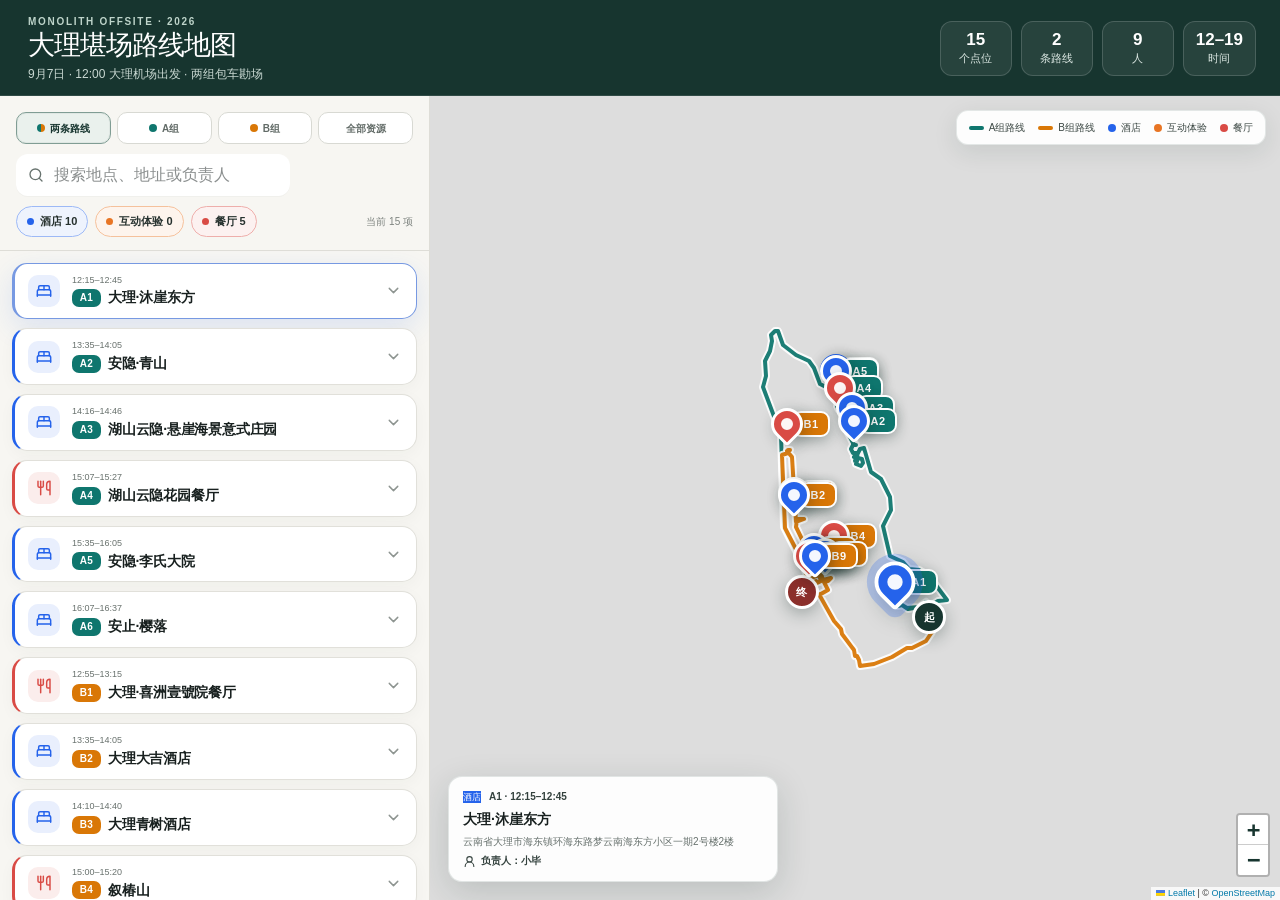
==== commit bdaae594: "Publish numbered scouting routes" ====
--- a/index.html
+++ b/index.html
@@ -16,8 +16,8 @@
 `+c[r].replace(` at new `,` at `);return e.displayName&&u.includes(`<anonymous>`)&&(u=u.replace(`<anonymous>`,e.displayName)),u}while(1<=r&&0<=i);break}}}finally{ve=!1,Error.prepareStackTrace=n}return(n=e?e.displayName||e.name:``)?_e(n):``}function be(e,t){switch(e.tag){case 26:case 27:case 5:return _e(e.type);case 16:return _e(`Lazy`);case 13:return e.child!==t&&t!==null?_e(`Suspense Fallback`):_e(`Suspense`);case 19:return _e(`SuspenseList`);case 0:case 15:return ye(e.type,!1);case 11:return ye(e.type.render,!1);case 1:return ye(e.type,!0);case 31:return _e(`Activity`);default:return``}}function xe(e){try{var t=``,n=null;do t+=be(e,n),n=e,e=e.return;while(e);return t}catch(e){return`
 Error generating stack: `+e.message+`
 `+e.stack}}var Se=Object.prototype.hasOwnProperty,Ce=t.unstable_scheduleCallback,we=t.unstable_cancelCallback,Te=t.unstable_shouldYield,Ee=t.unstable_requestPaint,De=t.unstable_now,Oe=t.unstable_getCurrentPriorityLevel,ke=t.unstable_ImmediatePriority,Ae=t.unstable_UserBlockingPriority,je=t.unstable_NormalPriority,Me=t.unstable_LowPriority,Ne=t.unstable_IdlePriority,Pe=t.log,Fe=t.unstable_setDisableYieldValue,Ie=null,Le=null;function Re(e){if(typeof Pe==`function`&&Fe(e),Le&&typeof Le.setStrictMode==`function`)try{Le.setStrictMode(Ie,e)}catch{}}var ze=Math.clz32?Math.clz32:He,Be=Math.log,Ve=Math.LN2;function He(e){return e>>>=0,e===0?32:31-(Be(e)/Ve|0)|0}var Ue=256,We=262144,Ge=4194304;function Ke(e){var t=e&42;if(t!==0)return t;switch(e&-e){case 1:return 1;case 2:return 2;case 4:return 4;case 8:return 8;case 16:return 16;case 32:return 32;case 64:return 64;case 128:return 128;case 256:case 512:case 1024:case 2048:case 4096:case 8192:case 16384:case 32768:case 65536:case 131072:return e&261888;case 262144:case 524288:case 1048576:case 2097152:return e&3932160;case 4194304:case 8388608:case 16777216:case 33554432:return e&62914560;case 67108864:return 67108864;case 134217728:return 134217728;case 268435456:return 268435456;case 536870912:return 536870912;case 1073741824:return 0;default:return e}}function qe(e,t,n){var r=e.pendingLanes;if(r===0)return 0;var i=0,a=e.suspendedLanes,o=e.pingedLanes;e=e.warmLanes;var s=r&134217727;return s===0?(s=r&~a,s===0?o===0?n||(n=r&~e,n!==0&&(i=Ke(n))):i=Ke(o):i=Ke(s)):(r=s&~a,r===0?(o&=s,o===0?n||(n=s&~e,n!==0&&(i=Ke(n))):i=Ke(o)):i=Ke(r)),i===0?0:t!==0&&t!==i&&(t&a)===0&&(a=i&-i,n=t&-t,a>=n||a===32&&n&4194048)?t:i}function Je(e,t){return(e.pendingLanes&~(e.suspendedLanes&~e.pingedLanes)&t)===0}function Ye(e,t){switch(e){case 1:case 2:case 4:case 8:case 64:return t+250;case 16:case 32:case 128:case 256:case 512:case 1024:case 2048:case 4096:case 8192:case 16384:case 32768:case 65536:case 131072:case 262144:case 524288:case 1048576:case 2097152:return t+5e3;case 4194304:case 8388608:case 16777216:case 33554432:return-1;case 67108864:case 134217728:case 268435456:case 536870912:case 1073741824:return-1;default:return-1}}function Xe(){var e=Ge;return Ge<<=1,!(Ge&62914560)&&(Ge=4194304),e}function Ze(e){for(var t=[],n=0;31>n;n++)t.push(e);return t}function R(e,t){e.pendingLanes|=t,t!==268435456&&(e.suspendedLanes=0,e.pingedLanes=0,e.warmLanes=0)}function Qe(e,t,n,r,i,a){var o=e.pendingLanes;e.pendingLanes=n,e.suspendedLanes=0,e.pingedLanes=0,e.warmLanes=0,e.expiredLanes&=n,e.entangledLanes&=n,e.errorRecoveryDisabledLanes&=n,e.shellSuspendCounter=0;var s=e.entanglements,c=e.expirationTimes,l=e.hiddenUpdates;for(n=o&~n;0<n;){var u=31-ze(n),d=1<<u;s[u]=0,c[u]=-1;var f=l[u];if(f!==null)for(l[u]=null,u=0;u<f.length;u++){var p=f[u];p!==null&&(p.lane&=-536870913)}n&=~d}r!==0&&$e(e,r,0),a!==0&&i===0&&e.tag!==0&&(e.suspendedLanes|=a&~(o&~t))}function $e(e,t,n){e.pendingLanes|=t,e.suspendedLanes&=~t;var r=31-ze(t);e.entangledLanes|=t,e.entanglements[r]=e.entanglements[r]|1073741824|n&261930}function et(e,t){var n=e.entangledLanes|=t;for(e=e.entanglements;n;){var r=31-ze(n),i=1<<r;i&t|e[r]&t&&(e[r]|=t),n&=~i}}function tt(e,t){var n=t&-t;return n=n&42?1:nt(n),(n&(e.suspendedLanes|t))===0?n:0}function nt(e){switch(e){case 2:e=1;break;case 8:e=4;break;case 32:e=16;break;case 256:case 512:case 1024:case 2048:case 4096:case 8192:case 16384:case 32768:case 65536:case 131072:case 262144:case 524288:case 1048576:case 2097152:case 4194304:case 8388608:case 16777216:case 33554432:e=128;break;case 268435456:e=134217728;break;default:e=0}return e}function rt(e){return e&=-e,2<e?8<e?e&134217727?32:268435456:8:2}function it(){var e=A.p;return e===0?(e=window.event,e===void 0?32:hp(e.type)):e}function at(e,t){var n=A.p;try{return A.p=e,t()}finally{A.p=n}}var ot=Math.random().toString(36).slice(2),st=`__reactFiber$`+ot,ct=`__reactProps$`+ot,lt=`__reactContainer$`+ot,ut=`__reactEvents$`+ot,dt=`__reactListeners$`+ot,ft=`__reactHandles$`+ot,pt=`__reactResources$`+ot,mt=`__reactMarker$`+ot;function ht(e){delete e[st],delete e[ct],delete e[ut],delete e[dt],delete e[ft]}function gt(e){var t=e[st];if(t)return t;for(var n=e.parentNode;n;){if(t=n[lt]||n[st]){if(n=t.alternate,t.child!==null||n!==null&&n.child!==null)for(e=ff(e);e!==null;){if(n=e[st])return n;e=ff(e)}return t}e=n,n=e.parentNode}return null}function _t(e){if(e=e[st]||e[lt]){var t=e.tag;if(t===5||t===6||t===13||t===31||t===26||t===27||t===3)return e}return null}function vt(e){var t=e.tag;if(t===5||t===26||t===27||t===6)return e.stateNode;throw Error(i(33))}function yt(e){var t=e[pt];return t||=e[pt]={hoistableStyles:new Map,hoistableScripts:new Map},t}function z(e){e[mt]=!0}var bt=new Set,xt={};function B(e,t){St(e,t),St(e+`Capture`,t)}function St(e,t){for(xt[e]=t,e=0;e<t.length;e++)bt.add(t[e])}var Ct=RegExp(`^[:A-Z_a-z\\u00C0-\\u00D6\\u00D8-\\u00F6\\u00F8-\\u02FF\\u0370-\\u037D\\u037F-\\u1FFF\\u200C-\\u200D\\u2070-\\u218F\\u2C00-\\u2FEF\\u3001-\\uD7FF\\uF900-\\uFDCF\\uFDF0-\\uFFFD][:A-Z_a-z\\u00C0-\\u00D6\\u00D8-\\u00F6\\u00F8-\\u02FF\\u0370-\\u037D\\u037F-\\u1FFF\\u200C-\\u200D\\u2070-\\u218F\\u2C00-\\u2FEF\\u3001-\\uD7FF\\uF900-\\uFDCF\\uFDF0-\\uFFFD\\-.0-9\\u00B7\\u0300-\\u036F\\u203F-\\u2040]*$`),wt={},Tt={};function Et(e){return Se.call(Tt,e)?!0:Se.call(wt,e)?!1:Ct.test(e)?Tt[e]=!0:(wt[e]=!0,!1)}function V(e,t,n){if(Et(t))if(n===null)e.removeAttribute(t);else{switch(typeof n){case`undefined`:case`function`:case`symbol`:e.removeAttribute(t);return;case`boolean`:var r=t.toLowerCase().slice(0,5);if(r!==`data-`&&r!==`aria-`){e.removeAttribute(t);return}}e.setAttribute(t,``+n)}}function Dt(e,t,n){if(n===null)e.removeAttribute(t);else{switch(typeof n){case`undefined`:case`function`:case`symbol`:case`boolean`:e.removeAttribute(t);return}e.setAttribute(t,``+n)}}function Ot(e,t,n,r){if(r===null)e.removeAttribute(n);else{switch(typeof r){case`undefined`:case`function`:case`symbol`:case`boolean`:e.removeAttribute(n);return}e.setAttributeNS(t,n,``+r)}}function kt(e){switch(typeof e){case`bigint`:case`boolean`:case`number`:case`string`:case`undefined`:return e;case`object`:return e;default:return``}}function At(e){var t=e.type;return(e=e.nodeName)&&e.toLowerCase()===`input`&&(t===`checkbox`||t===`radio`)}function jt(e,t,n){var r=Object.getOwnPropertyDescriptor(e.constructor.prototype,t);if(!e.hasOwnProperty(t)&&r!==void 0&&typeof r.get==`function`&&typeof r.set==`function`){var i=r.get,a=r.set;return Object.defineProperty(e,t,{configurable:!0,get:function(){return i.call(this)},set:function(e){n=``+e,a.call(this,e)}}),Object.defineProperty(e,t,{enumerable:r.enumerable}),{getValue:function(){return n},setValue:function(e){n=``+e},stopTracking:function(){e._valueTracker=null,delete e[t]}}}}function Mt(e){if(!e._valueTracker){var t=At(e)?`checked`:`value`;e._valueTracker=jt(e,t,``+e[t])}}function Nt(e){if(!e)return!1;var t=e._valueTracker;if(!t)return!0;var n=t.getValue(),r=``;return e&&(r=At(e)?e.checked?`true`:`false`:e.value),e=r,e===n?!1:(t.setValue(e),!0)}function Pt(e){if(e||=typeof document<`u`?document:void 0,e===void 0)return null;try{return e.activeElement||e.body}catch{return e.body}}var Ft=/[\n"\\]/g;function It(e){return e.replace(Ft,function(e){return`\\`+e.charCodeAt(0).toString(16)+` `})}function Lt(e,t,n,r,i,a,o,s){e.name=``,o!=null&&typeof o!=`function`&&typeof o!=`symbol`&&typeof o!=`boolean`?e.type=o:e.removeAttribute(`type`),t==null?o!==`submit`&&o!==`reset`||e.removeAttribute(`value`):o===`number`?(t===0&&e.value===``||e.value!=t)&&(e.value=``+kt(t)):e.value!==``+kt(t)&&(e.value=``+kt(t)),t==null?n==null?r!=null&&e.removeAttribute(`value`):zt(e,o,kt(n)):zt(e,o,kt(t)),i==null&&a!=null&&(e.defaultChecked=!!a),i!=null&&(e.checked=i&&typeof i!=`function`&&typeof i!=`symbol`),s!=null&&typeof s!=`function`&&typeof s!=`symbol`&&typeof s!=`boolean`?e.name=``+kt(s):e.removeAttribute(`name`)}function Rt(e,t,n,r,i,a,o,s){if(a!=null&&typeof a!=`function`&&typeof a!=`symbol`&&typeof a!=`boolean`&&(e.type=a),t!=null||n!=null){if(!(a!==`submit`&&a!==`reset`||t!=null)){Mt(e);return}n=n==null?``:``+kt(n),t=t==null?n:``+kt(t),s||t===e.value||(e.value=t),e.defaultValue=t}r??=i,r=typeof r!=`function`&&typeof r!=`symbol`&&!!r,e.checked=s?e.checked:!!r,e.defaultChecked=!!r,o!=null&&typeof o!=`function`&&typeof o!=`symbol`&&typeof o!=`boolean`&&(e.name=o),Mt(e)}function zt(e,t,n){t===`number`&&Pt(e.ownerDocument)===e||e.defaultValue===``+n||(e.defaultValue=``+n)}function Bt(e,t,n,r){if(e=e.options,t){t={};for(var i=0;i<n.length;i++)t[`$`+n[i]]=!0;for(n=0;n<e.length;n++)i=t.hasOwnProperty(`$`+e[n].value),e[n].selected!==i&&(e[n].selected=i),i&&r&&(e[n].defaultSelected=!0)}else{for(n=``+kt(n),t=null,i=0;i<e.length;i++){if(e[i].value===n){e[i].selected=!0,r&&(e[i].defaultSelected=!0);return}t!==null||e[i].disabled||(t=e[i])}t!==null&&(t.selected=!0)}}function Vt(e,t,n){if(t!=null&&(t=``+kt(t),t!==e.value&&(e.value=t),n==null)){e.defaultValue!==t&&(e.defaultValue=t);return}e.defaultValue=n==null?``:``+kt(n)}function Ht(e,t,n,r){if(t==null){if(r!=null){if(n!=null)throw Error(i(92));if(O(r)){if(1<r.length)throw Error(i(93));r=r[0]}n=r}n??=``,t=n}n=kt(t),e.defaultValue=n,r=e.textContent,r===n&&r!==``&&r!==null&&(e.value=r),Mt(e)}function Ut(e,t){if(t){var n=e.firstChild;if(n&&n===e.lastChild&&n.nodeType===3){n.nodeValue=t;return}}e.textContent=t}var Wt=new Set(`animationIterationCount aspectRatio borderImageOutset borderImageSlice borderImageWidth boxFlex boxFlexGroup boxOrdinalGroup columnCount columns flex flexGrow flexPositive flexShrink flexNegative flexOrder gridArea gridRow gridRowEnd gridRowSpan gridRowStart gridColumn gridColumnEnd gridColumnSpan gridColumnStart fontWeight lineClamp lineHeight opacity order orphans scale tabSize widows zIndex zoom fillOpacity floodOpacity stopOpacity strokeDasharray strokeDashoffset strokeMiterlimit strokeOpacity strokeWidth MozAnimationIterationCount MozBoxFlex MozBoxFlexGroup MozLineClamp msAnimationIterationCount msFlex msZoom msFlexGrow msFlexNegative msFlexOrder msFlexPositive msFlexShrink msGridColumn msGridColumnSpan msGridRow msGridRowSpan WebkitAnimationIterationCount WebkitBoxFlex WebKitBoxFlexGroup WebkitBoxOrdinalGroup WebkitColumnCount WebkitColumns WebkitFlex WebkitFlexGrow WebkitFlexPositive WebkitFlexShrink WebkitLineClamp`.split(` `));function Gt(e,t,n){var r=t.indexOf(`--`)===0;n==null||typeof n==`boolean`||n===``?r?e.setProperty(t,``):t===`float`?e.cssFloat=``:e[t]=``:r?e.setProperty(t,n):typeof n!=`number`||n===0||Wt.has(t)?t===`float`?e.cssFloat=n:e[t]=(``+n).trim():e[t]=n+`px`}function Kt(e,t,n){if(t!=null&&typeof t!=`object`)throw Error(i(62));if(e=e.style,n!=null){for(var r in n)!n.hasOwnProperty(r)||t!=null&&t.hasOwnProperty(r)||(r.indexOf(`--`)===0?e.setProperty(r,``):r===`float`?e.cssFloat=``:e[r]=``);for(var a in t)r=t[a],t.hasOwnProperty(a)&&n[a]!==r&&Gt(e,a,r)}else for(var o in t)t.hasOwnProperty(o)&&Gt(e,o,t[o])}function qt(e){if(e.indexOf(`-`)===-1)return!1;switch(e){case`annotation-xml`:case`color-profile`:case`font-face`:case`font-face-src`:case`font-face-uri`:case`font-face-format`:case`font-face-name`:case`missing-glyph`:return!1;default:return!0}}var Jt=new Map([[`acceptCharset`,`accept-charset`],[`htmlFor`,`for`],[`httpEquiv`,`http-equiv`],[`crossOrigin`,`crossorigin`],[`accentHeight`,`accent-height`],[`alignmentBaseline`,`alignment-baseline`],[`arabicForm`,`arabic-form`],[`baselineShift`,`baseline-shift`],[`capHeight`,`cap-height`],[`clipPath`,`clip-path`],[`clipRule`,`clip-rule`],[`colorInterpolation`,`color-interpolation`],[`colorInterpolationFilters`,`color-interpolation-filters`],[`colorProfile`,`color-profile`],[`colorRendering`,`color-rendering`],[`dominantBaseline`,`dominant-baseline`],[`enableBackground`,`enable-background`],[`fillOpacity`,`fill-opacity`],[`fillRule`,`fill-rule`],[`floodColor`,`flood-color`],[`floodOpacity`,`flood-opacity`],[`fontFamily`,`font-family`],[`fontSize`,`font-size`],[`fontSizeAdjust`,`font-size-adjust`],[`fontStretch`,`font-stretch`],[`fontStyle`,`font-style`],[`fontVariant`,`font-variant`],[`fontWeight`,`font-weight`],[`glyphName`,`glyph-name`],[`glyphOrientationHorizontal`,`glyph-orientation-horizontal`],[`glyphOrientationVertical`,`glyph-orientation-vertical`],[`horizAdvX`,`horiz-adv-x`],[`horizOriginX`,`horiz-origin-x`],[`imageRendering`,`image-rendering`],[`letterSpacing`,`letter-spacing`],[`lightingColor`,`lighting-color`],[`markerEnd`,`marker-end`],[`markerMid`,`marker-mid`],[`markerStart`,`marker-start`],[`overlinePosition`,`overline-position`],[`overlineThickness`,`overline-thickness`],[`paintOrder`,`paint-order`],[`panose-1`,`panose-1`],[`pointerEvents`,`pointer-events`],[`renderingIntent`,`rendering-intent`],[`shapeRendering`,`shape-rendering`],[`stopColor`,`stop-color`],[`stopOpacity`,`stop-opacity`],[`strikethroughPosition`,`strikethrough-position`],[`strikethroughThickness`,`strikethrough-thickness`],[`strokeDasharray`,`stroke-dasharray`],[`strokeDashoffset`,`stroke-dashoffset`],[`strokeLinecap`,`stroke-linecap`],[`strokeLinejoin`,`stroke-linejoin`],[`strokeMiterlimit`,`stroke-miterlimit`],[`strokeOpacity`,`stroke-opacity`],[`strokeWidth`,`stroke-width`],[`textAnchor`,`text-anchor`],[`textDecoration`,`text-decoration`],[`textRendering`,`text-rendering`],[`transformOrigin`,`transform-origin`],[`underlinePosition`,`underline-position`],[`underlineThickness`,`underline-thickness`],[`unicodeBidi`,`unicode-bidi`],[`unicodeRange`,`unicode-range`],[`unitsPerEm`,`units-per-em`],[`vAlphabetic`,`v-alphabetic`],[`vHanging`,`v-hanging`],[`vIdeographic`,`v-ideographic`],[`vMathematical`,`v-mathematical`],[`vectorEffect`,`vector-effect`],[`vertAdvY`,`vert-adv-y`],[`vertOriginX`,`vert-origin-x`],[`vertOriginY`,`vert-origin-y`],[`wordSpacing`,`word-spacing`],[`writingMode`,`writing-mode`],[`xmlnsXlink`,`xmlns:xlink`],[`xHeight`,`x-height`]]),H=/^[\u0000-\u001F ]*j[\r\n\t]*a[\r\n\t]*v[\r\n\t]*a[\r\n\t]*s[\r\n\t]*c[\r\n\t]*r[\r\n\t]*i[\r\n\t]*p[\r\n\t]*t[\r\n\t]*:/i;function Yt(e){return H.test(``+e)?`javascript:throw new Error('React has blocked a javascript: URL as a security precaution.')`:e}function U(){}var Xt=null;function Zt(e){return e=e.target||e.srcElement||window,e.correspondingUseElement&&(e=e.correspondingUseElement),e.nodeType===3?e.parentNode:e}var Qt=null,$t=null;function en(e){var t=_t(e);if(t&&(e=t.stateNode)){var n=e[ct]||null;a:switch(e=t.stateNode,t.type){case`input`:if(Lt(e,n.value,n.defaultValue,n.defaultValue,n.checked,n.defaultChecked,n.type,n.name),t=n.name,n.type===`radio`&&t!=null){for(n=e;n.parentNode;)n=n.parentNode;for(n=n.querySelectorAll(`input[name="`+It(``+t)+`"][type="radio"]`),t=0;t<n.length;t++){var r=n[t];if(r!==e&&r.form===e.form){var a=r[ct]||null;if(!a)throw Error(i(90));Lt(r,a.value,a.defaultValue,a.defaultValue,a.checked,a.defaultChecked,a.type,a.name)}}for(t=0;t<n.length;t++)r=n[t],r.form===e.form&&Nt(r)}break a;case`textarea`:Vt(e,n.value,n.defaultValue);break a;case`select`:t=n.value,t!=null&&Bt(e,!!n.multiple,t,!1)}}}var tn=!1;function nn(e,t,n){if(tn)return e(t,n);tn=!0;try{return e(t)}finally{if(tn=!1,(Qt!==null||$t!==null)&&(yu(),Qt&&(t=Qt,e=$t,$t=Qt=null,en(t),e)))for(t=0;t<e.length;t++)en(e[t])}}function rn(e,t){var n=e.stateNode;if(n===null)return null;var r=n[ct]||null;if(r===null)return null;n=r[t];a:switch(t){case`onClick`:case`onClickCapture`:case`onDoubleClick`:case`onDoubleClickCapture`:case`onMouseDown`:case`onMouseDownCapture`:case`onMouseMove`:case`onMouseMoveCapture`:case`onMouseUp`:case`onMouseUpCapture`:case`onMouseEnter`:(r=!r.disabled)||(e=e.type,r=!(e===`button`||e===`input`||e===`select`||e===`textarea`)),e=!r;break a;default:e=!1}if(e)return null;if(n&&typeof n!=`function`)throw Error(i(231,t,typeof n));return n}var an=!(typeof window>`u`||window.document===void 0||window.document.createElement===void 0),on=!1;if(an)try{var sn={};Object.defineProperty(sn,`passive`,{get:function(){on=!0}}),window.addEventListener(`test`,sn,sn),window.removeEventListener(`test`,sn,sn)}catch{on=!1}var cn=null,ln=null,W=null;function un(){if(W)return W;var e,t=ln,n=t.length,r,i=`value`in cn?cn.value:cn.textContent,a=i.length;for(e=0;e<n&&t[e]===i[e];e++);var o=n-e;for(r=1;r<=o&&t[n-r]===i[a-r];r++);return W=i.slice(e,1<r?1-r:void 0)}function dn(e){var t=e.keyCode;return`charCode`in e?(e=e.charCode,e===0&&t===13&&(e=13)):e=t,e===10&&(e=13),32<=e||e===13?e:0}function G(){return!0}function fn(){return!1}function pn(e){function t(t,n,r,i,a){for(var o in this._reactName=t,this._targetInst=r,this.type=n,this.nativeEvent=i,this.target=a,this.currentTarget=null,e)e.hasOwnProperty(o)&&(t=e[o],this[o]=t?t(i):i[o]);return this.isDefaultPrevented=(i.defaultPrevented==null?!1===i.returnValue:i.defaultPrevented)?G:fn,this.isPropagationStopped=fn,this}return h(t.prototype,{preventDefault:function(){this.defaultPrevented=!0;var e=this.nativeEvent;e&&(e.preventDefault?e.preventDefault():typeof e.returnValue!=`unknown`&&(e.returnValue=!1),this.isDefaultPrevented=G)},stopPropagation:function(){var e=this.nativeEvent;e&&(e.stopPropagation?e.stopPropagation():typeof e.cancelBubble!=`unknown`&&(e.cancelBubble=!0),this.isPropagationStopped=G)},persist:function(){},isPersistent:G}),t}var mn={eventPhase:0,bubbles:0,cancelable:0,timeStamp:function(e){return e.timeStamp||Date.now()},defaultPrevented:0,isTrusted:0},hn=pn(mn),gn=h({},mn,{view:0,detail:0}),_n=pn(gn),vn,yn,K,bn=h({},gn,{screenX:0,screenY:0,clientX:0,clientY:0,pageX:0,pageY:0,ctrlKey:0,shiftKey:0,altKey:0,metaKey:0,getModifierState:An,button:0,buttons:0,relatedTarget:function(e){return e.relatedTarget===void 0?e.fromElement===e.srcElement?e.toElement:e.fromElement:e.relatedTarget},movementX:function(e){return`movementX`in e?e.movementX:(e!==K&&(K&&e.type===`mousemove`?(vn=e.screenX-K.screenX,yn=e.screenY-K.screenY):yn=vn=0,K=e),vn)},movementY:function(e){return`movementY`in e?e.movementY:yn}}),xn=pn(bn),Sn=pn(h({},bn,{dataTransfer:0})),Cn=pn(h({},gn,{relatedTarget:0})),wn=pn(h({},mn,{animationName:0,elapsedTime:0,pseudoElement:0})),Tn=pn(h({},mn,{clipboardData:function(e){return`clipboardData`in e?e.clipboardData:window.clipboardData}})),En=pn(h({},mn,{data:0})),q={Esc:`Escape`,Spacebar:` `,Left:`ArrowLeft`,Up:`ArrowUp`,Right:`ArrowRight`,Down:`ArrowDown`,Del:`Delete`,Win:`OS`,Menu:`ContextMenu`,Apps:`ContextMenu`,Scroll:`ScrollLock`,MozPrintableKey:`Unidentified`},Dn={8:`Backspace`,9:`Tab`,12:`Clear`,13:`Enter`,16:`Shift`,17:`Control`,18:`Alt`,19:`Pause`,20:`CapsLock`,27:`Escape`,32:` `,33:`PageUp`,34:`PageDown`,35:`End`,36:`Home`,37:`ArrowLeft`,38:`ArrowUp`,39:`ArrowRight`,40:`ArrowDown`,45:`Insert`,46:`Delete`,112:`F1`,113:`F2`,114:`F3`,115:`F4`,116:`F5`,117:`F6`,118:`F7`,119:`F8`,120:`F9`,121:`F10`,122:`F11`,123:`F12`,144:`NumLock`,145:`ScrollLock`,224:`Meta`},On={Alt:`altKey`,Control:`ctrlKey`,Meta:`metaKey`,Shift:`shiftKey`};function kn(e){var t=this.nativeEvent;return t.getModifierState?t.getModifierState(e):(e=On[e])?!!t[e]:!1}function An(){return kn}var jn=pn(h({},gn,{key:function(e){if(e.key){var t=q[e.key]||e.key;if(t!==`Unidentified`)return t}return e.type===`keypress`?(e=dn(e),e===13?`Enter`:String.fromCharCode(e)):e.type===`keydown`||e.type===`keyup`?Dn[e.keyCode]||`Unidentified`:``},code:0,location:0,ctrlKey:0,shiftKey:0,altKey:0,metaKey:0,repeat:0,locale:0,getModifierState:An,charCode:function(e){return e.type===`keypress`?dn(e):0},keyCode:function(e){return e.type===`keydown`||e.type===`keyup`?e.keyCode:0},which:function(e){return e.type===`keypress`?dn(e):e.type===`keydown`||e.type===`keyup`?e.keyCode:0}})),Mn=pn(h({},bn,{pointerId:0,width:0,height:0,pressure:0,tangentialPressure:0,tiltX:0,tiltY:0,twist:0,pointerType:0,isPrimary:0})),Nn=pn(h({},gn,{touches:0,targetTouches:0,changedTouches:0,altKey:0,metaKey:0,ctrlKey:0,shiftKey:0,getModifierState:An})),Pn=pn(h({},mn,{propertyName:0,elapsedTime:0,pseudoElement:0})),Fn=pn(h({},bn,{deltaX:function(e){return`deltaX`in e?e.deltaX:`wheelDeltaX`in e?-e.wheelDeltaX:0},deltaY:function(e){return`deltaY`in e?e.deltaY:`wheelDeltaY`in e?-e.wheelDeltaY:`wheelDelta`in e?-e.wheelDelta:0},deltaZ:0,deltaMode:0})),In=pn(h({},mn,{newState:0,oldState:0})),Ln=[9,13,27,32],Rn=an&&`CompositionEvent`in window,zn=null;an&&`documentMode`in document&&(zn=document.documentMode);var Bn=an&&`TextEvent`in window&&!zn,Vn=an&&(!Rn||zn&&8<zn&&11>=zn),Hn=` `,Un=!1;function Wn(e,t){switch(e){case`keyup`:return Ln.indexOf(t.keyCode)!==-1;case`keydown`:return t.keyCode!==229;case`keypress`:case`mousedown`:case`focusout`:return!0;default:return!1}}function Gn(e){return e=e.detail,typeof e==`object`&&`data`in e?e.data:null}var Kn=!1;function qn(e,t){switch(e){case`compositionend`:return Gn(t);case`keypress`:return t.which===32?(Un=!0,Hn):null;case`textInput`:return e=t.data,e===Hn&&Un?null:e;default:return null}}function Jn(e,t){if(Kn)return e===`compositionend`||!Rn&&Wn(e,t)?(e=un(),W=ln=cn=null,Kn=!1,e):null;switch(e){case`paste`:return null;case`keypress`:if(!(t.ctrlKey||t.altKey||t.metaKey)||t.ctrlKey&&t.altKey){if(t.char&&1<t.char.length)return t.char;if(t.which)return String.fromCharCode(t.which)}return null;case`compositionend`:return Vn&&t.locale!==`ko`?null:t.data;default:return null}}var Yn={color:!0,date:!0,datetime:!0,"datetime-local":!0,email:!0,month:!0,number:!0,password:!0,range:!0,search:!0,tel:!0,text:!0,time:!0,url:!0,week:!0};function Xn(e){var t=e&&e.nodeName&&e.nodeName.toLowerCase();return t===`input`?!!Yn[e.type]:t===`textarea`}function Zn(e,t,n,r){Qt?$t?$t.push(r):$t=[r]:Qt=r,t=Ed(t,`onChange`),0<t.length&&(n=new hn(`onChange`,`change`,null,n,r),e.push({event:n,listeners:t}))}var Qn=null,$n=null;function er(e){yd(e,0)}function tr(e){if(Nt(vt(e)))return e}function nr(e,t){if(e===`change`)return t}var rr=!1;if(an){var ir;if(an){var ar=`oninput`in document;if(!ar){var or=document.createElement(`div`);or.setAttribute(`oninput`,`return;`),ar=typeof or.oninput==`function`}ir=ar}else ir=!1;rr=ir&&(!document.documentMode||9<document.documentMode)}function sr(){Qn&&(Qn.detachEvent(`onpropertychange`,cr),$n=Qn=null)}function cr(e){if(e.propertyName===`value`&&tr($n)){var t=[];Zn(t,$n,e,Zt(e)),nn(er,t)}}function lr(e,t,n){e===`focusin`?(sr(),Qn=t,$n=n,Qn.attachEvent(`onpropertychange`,cr)):e===`focusout`&&sr()}function ur(e){if(e===`selectionchange`||e===`keyup`||e===`keydown`)return tr($n)}function dr(e,t){if(e===`click`)return tr(t)}function fr(e,t){if(e===`input`||e===`change`)return tr(t)}function pr(e,t){return e===t&&(e!==0||1/e==1/t)||e!==e&&t!==t}var mr=typeof Object.is==`function`?Object.is:pr;function hr(e,t){if(mr(e,t))return!0;if(typeof e!=`object`||!e||typeof t!=`object`||!t)return!1;var n=Object.keys(e),r=Object.keys(t);if(n.length!==r.length)return!1;for(r=0;r<n.length;r++){var i=n[r];if(!Se.call(t,i)||!mr(e[i],t[i]))return!1}return!0}function gr(e){for(;e&&e.firstChild;)e=e.firstChild;return e}function _r(e,t){var n=gr(e);e=0;for(var r;n;){if(n.nodeType===3){if(r=e+n.textContent.length,e<=t&&r>=t)return{node:n,offset:t-e};e=r}a:{for(;n;){if(n.nextSibling){n=n.nextSibling;break a}n=n.parentNode}n=void 0}n=gr(n)}}function vr(e,t){return e&&t?e===t?!0:e&&e.nodeType===3?!1:t&&t.nodeType===3?vr(e,t.parentNode):`contains`in e?e.contains(t):e.compareDocumentPosition?!!(e.compareDocumentPosition(t)&16):!1:!1}function yr(e){e=e!=null&&e.ownerDocument!=null&&e.ownerDocument.defaultView!=null?e.ownerDocument.defaultView:window;for(var t=Pt(e.document);t instanceof e.HTMLIFrameElement;){try{var n=typeof t.contentWindow.location.href==`string`}catch{n=!1}if(n)e=t.contentWindow;else break;t=Pt(e.document)}return t}function br(e){var t=e&&e.nodeName&&e.nodeName.toLowerCase();return t&&(t===`input`&&(e.type===`text`||e.type===`search`||e.type===`tel`||e.type===`url`||e.type===`password`)||t===`textarea`||e.contentEditable===`true`)}var xr=an&&`documentMode`in document&&11>=document.documentMode,Sr=null,Cr=null,wr=null,Tr=!1;function Er(e,t,n){var r=n.window===n?n.document:n.nodeType===9?n:n.ownerDocument;Tr||Sr==null||Sr!==Pt(r)||(r=Sr,`selectionStart`in r&&br(r)?r={start:r.selectionStart,end:r.selectionEnd}:(r=(r.ownerDocument&&r.ownerDocument.defaultView||window).getSelection(),r={anchorNode:r.anchorNode,anchorOffset:r.anchorOffset,focusNode:r.focusNode,focusOffset:r.focusOffset}),wr&&hr(wr,r)||(wr=r,r=Ed(Cr,`onSelect`),0<r.length&&(t=new hn(`onSelect`,`select`,null,t,n),e.push({event:t,listeners:r}),t.target=Sr)))}function Dr(e,t){var n={};return n[e.toLowerCase()]=t.toLowerCase(),n[`Webkit`+e]=`webkit`+t,n[`Moz`+e]=`moz`+t,n}var Or={animationend:Dr(`Animation`,`AnimationEnd`),animationiteration:Dr(`Animation`,`AnimationIteration`),animationstart:Dr(`Animation`,`AnimationStart`),transitionrun:Dr(`Transition`,`TransitionRun`),transitionstart:Dr(`Transition`,`TransitionStart`),transitioncancel:Dr(`Transition`,`TransitionCancel`),transitionend:Dr(`Transition`,`TransitionEnd`)},kr={},Ar={};an&&(Ar=document.createElement(`div`).style,`AnimationEvent`in window||(delete Or.animationend.animation,delete Or.animationiteration.animation,delete Or.animationstart.animation),`TransitionEvent`in window||delete Or.transitionend.transition);function jr(e){if(kr[e])return kr[e];if(!Or[e])return e;var t=Or[e],n;for(n in t)if(t.hasOwnProperty(n)&&n in Ar)return kr[e]=t[n];return e}var Mr=jr(`animationend`),Nr=jr(`animationiteration`),Pr=jr(`animationstart`),Fr=jr(`transitionrun`),Ir=jr(`transitionstart`),Lr=jr(`transitioncancel`),Rr=jr(`transitionend`),zr=new Map,Br=`abort auxClick beforeToggle cancel canPlay canPlayThrough click close contextMenu copy cut drag dragEnd dragEnter dragExit dragLeave dragOver dragStart drop durationChange emptied encrypted ended error gotPointerCapture input invalid keyDown keyPress keyUp load loadedData loadedMetadata loadStart lostPointerCapture mouseDown mouseMove mouseOut mouseOver mouseUp paste pause play playing pointerCancel pointerDown pointerMove pointerOut pointerOver pointerUp progress rateChange reset resize seeked seeking stalled submit suspend timeUpdate touchCancel touchEnd touchStart volumeChange scroll toggle touchMove waiting wheel`.split(` `);Br.push(`scrollEnd`);function Vr(e,t){zr.set(e,t),B(t,[e])}var Hr=typeof reportError==`function`?reportError:function(e){if(typeof window==`object`&&typeof window.ErrorEvent==`function`){var t=new window.ErrorEvent(`error`,{bubbles:!0,cancelable:!0,message:typeof e==`object`&&e&&typeof e.message==`string`?String(e.message):String(e),error:e});if(!window.dispatchEvent(t))return}else if(typeof process==`object`&&typeof process.emit==`function`){process.emit(`uncaughtException`,e);return}console.error(e)},Ur=[],Wr=0,Gr=0;function Kr(){for(var e=Wr,t=Gr=Wr=0;t<e;){var n=Ur[t];Ur[t++]=null;var r=Ur[t];Ur[t++]=null;var i=Ur[t];Ur[t++]=null;var a=Ur[t];if(Ur[t++]=null,r!==null&&i!==null){var o=r.pending;o===null?i.next=i:(i.next=o.next,o.next=i),r.pending=i}a!==0&&Xr(n,i,a)}}function qr(e,t,n,r){Ur[Wr++]=e,Ur[Wr++]=t,Ur[Wr++]=n,Ur[Wr++]=r,Gr|=r,e.lanes|=r,e=e.alternate,e!==null&&(e.lanes|=r)}function Jr(e,t,n,r){return qr(e,t,n,r),Zr(e)}function Yr(e,t){return qr(e,null,null,t),Zr(e)}function Xr(e,t,n){e.lanes|=n;var r=e.alternate;r!==null&&(r.lanes|=n);for(var i=!1,a=e.return;a!==null;)a.childLanes|=n,r=a.alternate,r!==null&&(r.childLanes|=n),a.tag===22&&(e=a.stateNode,e===null||e._visibility&1||(i=!0)),e=a,a=a.return;return e.tag===3?(a=e.stateNode,i&&t!==null&&(i=31-ze(n),e=a.hiddenUpdates,r=e[i],r===null?e[i]=[t]:r.push(t),t.lane=n|536870912),a):null}function Zr(e){if(50<uu)throw uu=0,du=null,Error(i(185));for(var t=e.return;t!==null;)e=t,t=e.return;return e.tag===3?e.stateNode:null}var Qr={};function $r(e,t,n,r){this.tag=e,this.key=n,this.sibling=this.child=this.return=this.stateNode=this.type=this.elementType=null,this.index=0,this.refCleanup=this.ref=null,this.pendingProps=t,this.dependencies=this.memoizedState=this.updateQueue=this.memoizedProps=null,this.mode=r,this.subtreeFlags=this.flags=0,this.deletions=null,this.childLanes=this.lanes=0,this.alternate=null}function ei(e,t,n,r){return new $r(e,t,n,r)}function ti(e){return e=e.prototype,!(!e||!e.isReactComponent)}function ni(e,t){var n=e.alternate;return n===null?(n=ei(e.tag,t,e.key,e.mode),n.elementType=e.elementType,n.type=e.type,n.stateNode=e.stateNode,n.alternate=e,e.alternate=n):(n.pendingProps=t,n.type=e.type,n.flags=0,n.subtreeFlags=0,n.deletions=null),n.flags=e.flags&65011712,n.childLanes=e.childLanes,n.lanes=e.lanes,n.child=e.child,n.memoizedProps=e.memoizedProps,n.memoizedState=e.memoizedState,n.updateQueue=e.updateQueue,t=e.dependencies,n.dependencies=t===null?null:{lanes:t.lanes,firstContext:t.firstContext},n.sibling=e.sibling,n.index=e.index,n.ref=e.ref,n.refCleanup=e.refCleanup,n}function ri(e,t){e.flags&=65011714;var n=e.alternate;return n===null?(e.childLanes=0,e.lanes=t,e.child=null,e.subtreeFlags=0,e.memoizedProps=null,e.memoizedState=null,e.updateQueue=null,e.dependencies=null,e.stateNode=null):(e.childLanes=n.childLanes,e.lanes=n.lanes,e.child=n.child,e.subtreeFlags=0,e.deletions=null,e.memoizedProps=n.memoizedProps,e.memoizedState=n.memoizedState,e.updateQueue=n.updateQueue,e.type=n.type,t=n.dependencies,e.dependencies=t===null?null:{lanes:t.lanes,firstContext:t.firstContext}),e}function ii(e,t,n,r,a,o){var s=0;if(r=e,typeof e==`function`)ti(e)&&(s=1);else if(typeof e==`string`)s=Wf(e,n,se.current)?26:e===`html`||e===`head`||e===`body`?27:5;else a:switch(e){case re:return e=ei(31,n,t,a),e.elementType=re,e.lanes=o,e;case y:return ai(n.children,a,o,t);case b:s=8,a|=24;break;case x:return e=ei(12,n,t,a|2),e.elementType=x,e.lanes=o,e;case w:return e=ei(13,n,t,a),e.elementType=w,e.lanes=o,e;case te:return e=ei(19,n,t,a),e.elementType=te,e.lanes=o,e;default:if(typeof e==`object`&&e)switch(e.$$typeof){case S:s=10;break a;case ee:s=9;break a;case C:s=11;break a;case ne:s=14;break a;case T:s=16,r=null;break a}s=29,n=Error(i(130,e===null?`null`:typeof e,``)),r=null}return t=ei(s,n,t,a),t.elementType=e,t.type=r,t.lanes=o,t}function ai(e,t,n,r){return e=ei(7,e,r,t),e.lanes=n,e}function oi(e,t,n){return e=ei(6,e,null,t),e.lanes=n,e}function si(e){var t=ei(18,null,null,0);return t.stateNode=e,t}function ci(e,t,n){return t=ei(4,e.children===null?[]:e.children,e.key,t),t.lanes=n,t.stateNode={containerInfo:e.containerInfo,pendingChildren:null,implementation:e.implementation},t}var li=new WeakMap;function ui(e,t){if(typeof e==`object`&&e){var n=li.get(e);return n===void 0?(t={value:e,source:t,stack:xe(t)},li.set(e,t),t):n}return{value:e,source:t,stack:xe(t)}}var di=[],fi=0,pi=null,mi=0,hi=[],gi=0,_i=null,vi=1,yi=``;function bi(e,t){di[fi++]=mi,di[fi++]=pi,pi=e,mi=t}function xi(e,t,n){hi[gi++]=vi,hi[gi++]=yi,hi[gi++]=_i,_i=e;var r=vi;e=yi;var i=32-ze(r)-1;r&=~(1<<i),n+=1;var a=32-ze(t)+i;if(30<a){var o=i-i%5;a=(r&(1<<o)-1).toString(32),r>>=o,i-=o,vi=1<<32-ze(t)+i|n<<i|r,yi=a+e}else vi=1<<a|n<<i|r,yi=e}function Si(e){e.return!==null&&(bi(e,1),xi(e,1,0))}function Ci(e){for(;e===pi;)pi=di[--fi],di[fi]=null,mi=di[--fi],di[fi]=null;for(;e===_i;)_i=hi[--gi],hi[gi]=null,yi=hi[--gi],hi[gi]=null,vi=hi[--gi],hi[gi]=null}function wi(e,t){hi[gi++]=vi,hi[gi++]=yi,hi[gi++]=_i,vi=t.id,yi=t.overflow,_i=e}var Ti=null,Ei=null,J=!1,Di=null,Oi=!1,ki=Error(i(519));function Ai(e){throw Ii(ui(Error(i(418,1<arguments.length&&arguments[1]!==void 0&&arguments[1]?`text`:`HTML`,``)),e)),ki}function ji(e){var t=e.stateNode,n=e.type,r=e.memoizedProps;switch(t[st]=e,t[ct]=r,n){case`dialog`:$(`cancel`,t),$(`close`,t);break;case`iframe`:case`object`:case`embed`:$(`load`,t);break;case`video`:case`audio`:for(n=0;n<_d.length;n++)$(_d[n],t);break;case`source`:$(`error`,t);break;case`img`:case`image`:case`link`:$(`error`,t),$(`load`,t);break;case`details`:$(`toggle`,t);break;case`input`:$(`invalid`,t),Rt(t,r.value,r.defaultValue,r.checked,r.defaultChecked,r.type,r.name,!0);break;case`select`:$(`invalid`,t);break;case`textarea`:$(`invalid`,t),Ht(t,r.value,r.defaultValue,r.children)}n=r.children,typeof n!=`string`&&typeof n!=`number`&&typeof n!=`bigint`||t.textContent===``+n||!0===r.suppressHydrationWarning||Md(t.textContent,n)?(r.popover!=null&&($(`beforetoggle`,t),$(`toggle`,t)),r.onScroll!=null&&$(`scroll`,t),r.onScrollEnd!=null&&$(`scrollend`,t),r.onClick!=null&&(t.onclick=U),t=!0):t=!1,t||Ai(e,!0)}function Mi(e){for(Ti=e.return;Ti;)switch(Ti.tag){case 5:case 31:case 13:Oi=!1;return;case 27:case 3:Oi=!0;return;default:Ti=Ti.return}}function Ni(e){if(e!==Ti)return!1;if(!J)return Mi(e),J=!0,!1;var t=e.tag,n;if((n=t!==3&&t!==27)&&((n=t===5)&&(n=e.type,n=!(n!==`form`&&n!==`button`)||Wd(e.type,e.memoizedProps)),n=!n),n&&Ei&&Ai(e),Mi(e),t===13){if(e=e.memoizedState,e=e===null?null:e.dehydrated,!e)throw Error(i(317));Ei=df(e)}else if(t===31){if(e=e.memoizedState,e=e===null?null:e.dehydrated,!e)throw Error(i(317));Ei=df(e)}else t===27?(t=Ei,Qd(e.type)?(e=uf,uf=null,Ei=e):Ei=t):Ei=Ti?lf(e.stateNode.nextSibling):null;return!0}function Pi(){Ei=Ti=null,J=!1}function Fi(){var e=Di;return e!==null&&(Xl===null?Xl=e:Xl.push.apply(Xl,e),Di=null),e}function Ii(e){Di===null?Di=[e]:Di.push(e)}var Li=P(null),Ri=null,zi=null;function Bi(e,t,n){I(Li,t._currentValue),t._currentValue=n}function Vi(e){e._currentValue=Li.current,F(Li)}function Hi(e,t,n){for(;e!==null;){var r=e.alternate;if((e.childLanes&t)===t?r!==null&&(r.childLanes&t)!==t&&(r.childLanes|=t):(e.childLanes|=t,r!==null&&(r.childLanes|=t)),e===n)break;e=e.return}}function Ui(e,t,n,r){var a=e.child;for(a!==null&&(a.return=e);a!==null;){var o=a.dependencies;if(o!==null){var s=a.child;o=o.firstContext;a:for(;o!==null;){var c=o;o=a;for(var l=0;l<t.length;l++)if(c.context===t[l]){o.lanes|=n,c=o.alternate,c!==null&&(c.lanes|=n),Hi(o.return,n,e),r||(s=null);break a}o=c.next}}else if(a.tag===18){if(s=a.return,s===null)throw Error(i(341));s.lanes|=n,o=s.alternate,o!==null&&(o.lanes|=n),Hi(s,n,e),s=null}else s=a.child;if(s!==null)s.return=a;else for(s=a;s!==null;){if(s===e){s=null;break}if(a=s.sibling,a!==null){a.return=s.return,s=a;break}s=s.return}a=s}}function Wi(e,t,n,r){e=null;for(var a=t,o=!1;a!==null;){if(!o){if(a.flags&524288)o=!0;else if(a.flags&262144)break}if(a.tag===10){var s=a.alternate;if(s===null)throw Error(i(387));if(s=s.memoizedProps,s!==null){var c=a.type;mr(a.pendingProps.value,s.value)||(e===null?e=[c]:e.push(c))}}else if(a===ue.current){if(s=a.alternate,s===null)throw Error(i(387));s.memoizedState.memoizedState!==a.memoizedState.memoizedState&&(e===null?e=[$f]:e.push($f))}a=a.return}e!==null&&Ui(t,e,n,r),t.flags|=262144}function Gi(e){for(e=e.firstContext;e!==null;){if(!mr(e.context._currentValue,e.memoizedValue))return!0;e=e.next}return!1}function Ki(e){Ri=e,zi=null,e=e.dependencies,e!==null&&(e.firstContext=null)}function qi(e){return Yi(Ri,e)}function Ji(e,t){return Ri===null&&Ki(e),Yi(e,t)}function Yi(e,t){var n=t._currentValue;if(t={context:t,memoizedValue:n,next:null},zi===null){if(e===null)throw Error(i(308));zi=t,e.dependencies={lanes:0,firstContext:t},e.flags|=524288}else zi=zi.next=t;return n}var Xi=typeof AbortController<`u`?AbortController:function(){var e=[],t=this.signal={aborted:!1,addEventListener:function(t,n){e.push(n)}};this.abort=function(){t.aborted=!0,e.forEach(function(e){return e()})}},Zi=t.unstable_scheduleCallback,Qi=t.unstable_NormalPriority,$i={$$typeof:S,Consumer:null,Provider:null,_currentValue:null,_currentValue2:null,_threadCount:0};function ea(){return{controller:new Xi,data:new Map,refCount:0}}function ta(e){e.refCount--,e.refCount===0&&Zi(Qi,function(){e.controller.abort()})}var na=null,ra=0,ia=0,aa=null;function oa(e,t){if(na===null){var n=na=[];ra=0,ia=dd(),aa={status:`pending`,value:void 0,then:function(e){n.push(e)}}}return ra++,t.then(sa,sa),t}function sa(){if(--ra===0&&na!==null){aa!==null&&(aa.status=`fulfilled`);var e=na;na=null,ia=0,aa=null;for(var t=0;t<e.length;t++)(0,e[t])()}}function ca(e,t){var n=[],r={status:`pending`,value:null,reason:null,then:function(e){n.push(e)}};return e.then(function(){r.status=`fulfilled`,r.value=t;for(var e=0;e<n.length;e++)(0,n[e])(t)},function(e){for(r.status=`rejected`,r.reason=e,e=0;e<n.length;e++)(0,n[e])(void 0)}),r}var la=k.S;k.S=function(e,t){$l=De(),typeof t==`object`&&t&&typeof t.then==`function`&&oa(e,t),la!==null&&la(e,t)};var ua=P(null);function da(){var e=ua.current;return e===null?Il.pooledCache:e}function fa(e,t){t===null?I(ua,ua.current):I(ua,t.pool)}function pa(){var e=da();return e===null?null:{parent:$i._currentValue,pool:e}}var ma=Error(i(460)),ha=Error(i(474)),ga=Error(i(542)),_a={then:function(){}};function va(e){return e=e.status,e===`fulfilled`||e===`rejected`}function ya(e,t,n){switch(n=e[n],n===void 0?e.push(t):n!==t&&(t.then(U,U),t=n),t.status){case`fulfilled`:return t.value;case`rejected`:throw e=t.reason,Ca(e),e;default:if(typeof t.status==`string`)t.then(U,U);else{if(e=Il,e!==null&&100<e.shellSuspendCounter)throw Error(i(482));e=t,e.status=`pending`,e.then(function(e){if(t.status===`pending`){var n=t;n.status=`fulfilled`,n.value=e}},function(e){if(t.status===`pending`){var n=t;n.status=`rejected`,n.reason=e}})}switch(t.status){case`fulfilled`:return t.value;case`rejected`:throw e=t.reason,Ca(e),e}throw xa=t,ma}}function ba(e){try{var t=e._init;return t(e._payload)}catch(e){throw typeof e==`object`&&e&&typeof e.then==`function`?(xa=e,ma):e}}var xa=null;function Sa(){if(xa===null)throw Error(i(459));var e=xa;return xa=null,e}function Ca(e){if(e===ma||e===ga)throw Error(i(483))}var wa=null,Ta=0;function Ea(e){var t=Ta;return Ta+=1,wa===null&&(wa=[]),ya(wa,e,t)}function Da(e,t){t=t.props.ref,e.ref=t===void 0?null:t}function Oa(e,t){throw t.$$typeof===g?Error(i(525)):(e=Object.prototype.toString.call(t),Error(i(31,e===`[object Object]`?`object with keys {`+Object.keys(t).join(`, `)+`}`:e)))}function ka(e){function t(t,n){if(e){var r=t.deletions;r===null?(t.deletions=[n],t.flags|=16):r.push(n)}}function n(n,r){if(!e)return null;for(;r!==null;)t(n,r),r=r.sibling;return null}function r(e){for(var t=new Map;e!==null;)e.key===null?t.set(e.index,e):t.set(e.key,e),e=e.sibling;return t}function a(e,t){return e=ni(e,t),e.index=0,e.sibling=null,e}function o(t,n,r){return t.index=r,e?(r=t.alternate,r===null?(t.flags|=67108866,n):(r=r.index,r<n?(t.flags|=67108866,n):r)):(t.flags|=1048576,n)}function s(t){return e&&t.alternate===null&&(t.flags|=67108866),t}function c(e,t,n,r){return t===null||t.tag!==6?(t=oi(n,e.mode,r),t.return=e,t):(t=a(t,n),t.return=e,t)}function l(e,t,n,r){var i=n.type;return i===y?d(e,t,n.props.children,r,n.key):t!==null&&(t.elementType===i||typeof i==`object`&&i&&i.$$typeof===T&&ba(i)===t.type)?(t=a(t,n.props),Da(t,n),t.return=e,t):(t=ii(n.type,n.key,n.props,null,e.mode,r),Da(t,n),t.return=e,t)}function u(e,t,n,r){return t===null||t.tag!==4||t.stateNode.containerInfo!==n.containerInfo||t.stateNode.implementation!==n.implementation?(t=ci(n,e.mode,r),t.return=e,t):(t=a(t,n.children||[]),t.return=e,t)}function d(e,t,n,r,i){return t===null||t.tag!==7?(t=ai(n,e.mode,r,i),t.return=e,t):(t=a(t,n),t.return=e,t)}function f(e,t,n){if(typeof t==`string`&&t!==``||typeof t==`number`||typeof t==`bigint`)return t=oi(``+t,e.mode,n),t.return=e,t;if(typeof t==`object`&&t){switch(t.$$typeof){case _:return n=ii(t.type,t.key,t.props,null,e.mode,n),Da(n,t),n.return=e,n;case v:return t=ci(t,e.mode,n),t.return=e,t;case T:return t=ba(t),f(e,t,n)}if(O(t)||E(t))return t=ai(t,e.mode,n,null),t.return=e,t;if(typeof t.then==`function`)return f(e,Ea(t),n);if(t.$$typeof===S)return f(e,Ji(e,t),n);Oa(e,t)}return null}function p(e,t,n,r){var i=t===null?null:t.key;if(typeof n==`string`&&n!==``||typeof n==`number`||typeof n==`bigint`)return i===null?c(e,t,``+n,r):null;if(typeof n==`object`&&n){switch(n.$$typeof){case _:return n.key===i?l(e,t,n,r):null;case v:return n.key===i?u(e,t,n,r):null;case T:return n=ba(n),p(e,t,n,r)}if(O(n)||E(n))return i===null?d(e,t,n,r,null):null;if(typeof n.then==`function`)return p(e,t,Ea(n),r);if(n.$$typeof===S)return p(e,t,Ji(e,n),r);Oa(e,n)}return null}function m(e,t,n,r,i){if(typeof r==`string`&&r!==``||typeof r==`number`||typeof r==`bigint`)return e=e.get(n)||null,c(t,e,``+r,i);if(typeof r==`object`&&r){switch(r.$$typeof){case _:return e=e.get(r.key===null?n:r.key)||null,l(t,e,r,i);case v:return e=e.get(r.key===null?n:r.key)||null,u(t,e,r,i);case T:return r=ba(r),m(e,t,n,r,i)}if(O(r)||E(r))return e=e.get(n)||null,d(t,e,r,i,null);if(typeof r.then==`function`)return m(e,t,n,Ea(r),i);if(r.$$typeof===S)return m(e,t,n,Ji(t,r),i);Oa(t,r)}return null}function h(i,a,s,c){for(var l=null,u=null,d=a,h=a=0,g=null;d!==null&&h<s.length;h++){d.index>h?(g=d,d=null):g=d.sibling;var _=p(i,d,s[h],c);if(_===null){d===null&&(d=g);break}e&&d&&_.alternate===null&&t(i,d),a=o(_,a,h),u===null?l=_:u.sibling=_,u=_,d=g}if(h===s.length)return n(i,d),J&&bi(i,h),l;if(d===null){for(;h<s.length;h++)d=f(i,s[h],c),d!==null&&(a=o(d,a,h),u===null?l=d:u.sibling=d,u=d);return J&&bi(i,h),l}for(d=r(d);h<s.length;h++)g=m(d,i,h,s[h],c),g!==null&&(e&&g.alternate!==null&&d.delete(g.key===null?h:g.key),a=o(g,a,h),u===null?l=g:u.sibling=g,u=g);return e&&d.forEach(function(e){return t(i,e)}),J&&bi(i,h),l}function g(a,s,c,l){if(c==null)throw Error(i(151));for(var u=null,d=null,h=s,g=s=0,_=null,v=c.next();h!==null&&!v.done;g++,v=c.next()){h.index>g?(_=h,h=null):_=h.sibling;var y=p(a,h,v.value,l);if(y===null){h===null&&(h=_);break}e&&h&&y.alternate===null&&t(a,h),s=o(y,s,g),d===null?u=y:d.sibling=y,d=y,h=_}if(v.done)return n(a,h),J&&bi(a,g),u;if(h===null){for(;!v.done;g++,v=c.next())v=f(a,v.value,l),v!==null&&(s=o(v,s,g),d===null?u=v:d.sibling=v,d=v);return J&&bi(a,g),u}for(h=r(h);!v.done;g++,v=c.next())v=m(h,a,g,v.value,l),v!==null&&(e&&v.alternate!==null&&h.delete(v.key===null?g:v.key),s=o(v,s,g),d===null?u=v:d.sibling=v,d=v);return e&&h.forEach(function(e){return t(a,e)}),J&&bi(a,g),u}function b(e,r,o,c){if(typeof o==`object`&&o&&o.type===y&&o.key===null&&(o=o.props.children),typeof o==`object`&&o){switch(o.$$typeof){case _:a:{for(var l=o.key;r!==null;){if(r.key===l){if(l=o.type,l===y){if(r.tag===7){n(e,r.sibling),c=a(r,o.props.children),c.return=e,e=c;break a}}else if(r.elementType===l||typeof l==`object`&&l&&l.$$typeof===T&&ba(l)===r.type){n(e,r.sibling),c=a(r,o.props),Da(c,o),c.return=e,e=c;break a}n(e,r);break}else t(e,r);r=r.sibling}o.type===y?(c=ai(o.props.children,e.mode,c,o.key),c.return=e,e=c):(c=ii(o.type,o.key,o.props,null,e.mode,c),Da(c,o),c.return=e,e=c)}return s(e);case v:a:{for(l=o.key;r!==null;){if(r.key===l)if(r.tag===4&&r.stateNode.containerInfo===o.containerInfo&&r.stateNode.implementation===o.implementation){n(e,r.sibling),c=a(r,o.children||[]),c.return=e,e=c;break a}else{n(e,r);break}else t(e,r);r=r.sibling}c=ci(o,e.mode,c),c.return=e,e=c}return s(e);case T:return o=ba(o),b(e,r,o,c)}if(O(o))return h(e,r,o,c);if(E(o)){if(l=E(o),typeof l!=`function`)throw Error(i(150));return o=l.call(o),g(e,r,o,c)}if(typeof o.then==`function`)return b(e,r,Ea(o),c);if(o.$$typeof===S)return b(e,r,Ji(e,o),c);Oa(e,o)}return typeof o==`string`&&o!==``||typeof o==`number`||typeof o==`bigint`?(o=``+o,r!==null&&r.tag===6?(n(e,r.sibling),c=a(r,o),c.return=e,e=c):(n(e,r),c=oi(o,e.mode,c),c.return=e,e=c),s(e)):n(e,r)}return function(e,t,n,r){try{Ta=0;var i=b(e,t,n,r);return wa=null,i}catch(t){if(t===ma||t===ga)throw t;var a=ei(29,t,null,e.mode);return a.lanes=r,a.return=e,a}}}var Aa=ka(!0),ja=ka(!1),Ma=!1;function Na(e){e.updateQueue={baseState:e.memoizedState,firstBaseUpdate:null,lastBaseUpdate:null,shared:{pending:null,lanes:0,hiddenCallbacks:null},callbacks:null}}function Pa(e,t){e=e.updateQueue,t.updateQueue===e&&(t.updateQueue={baseState:e.baseState,firstBaseUpdate:e.firstBaseUpdate,lastBaseUpdate:e.lastBaseUpdate,shared:e.shared,callbacks:null})}function Fa(e){return{lane:e,tag:0,payload:null,callback:null,next:null}}function Ia(e,t,n){var r=e.updateQueue;if(r===null)return null;if(r=r.shared,X&2){var i=r.pending;return i===null?t.next=t:(t.next=i.next,i.next=t),r.pending=t,t=Zr(e),Xr(e,null,n),t}return qr(e,r,t,n),Zr(e)}function La(e,t,n){if(t=t.updateQueue,t!==null&&(t=t.shared,n&4194048)){var r=t.lanes;r&=e.pendingLanes,n|=r,t.lanes=n,et(e,n)}}function Ra(e,t){var n=e.updateQueue,r=e.alternate;if(r!==null&&(r=r.updateQueue,n===r)){var i=null,a=null;if(n=n.firstBaseUpdate,n!==null){do{var o={lane:n.lane,tag:n.tag,payload:n.payload,callback:null,next:null};a===null?i=a=o:a=a.next=o,n=n.next}while(n!==null);a===null?i=a=t:a=a.next=t}else i=a=t;n={baseState:r.baseState,firstBaseUpdate:i,lastBaseUpdate:a,shared:r.shared,callbacks:r.callbacks},e.updateQueue=n;return}e=n.lastBaseUpdate,e===null?n.firstBaseUpdate=t:e.next=t,n.lastBaseUpdate=t}var za=!1;function Ba(){if(za){var e=aa;if(e!==null)throw e}}function Va(e,t,n,r){za=!1;var i=e.updateQueue;Ma=!1;var a=i.firstBaseUpdate,o=i.lastBaseUpdate,s=i.shared.pending;if(s!==null){i.shared.pending=null;var c=s,l=c.next;c.next=null,o===null?a=l:o.next=l,o=c;var u=e.alternate;u!==null&&(u=u.updateQueue,s=u.lastBaseUpdate,s!==o&&(s===null?u.firstBaseUpdate=l:s.next=l,u.lastBaseUpdate=c))}if(a!==null){var d=i.baseState;o=0,u=l=c=null,s=a;do{var f=s.lane&-536870913,p=f!==s.lane;if(p?(Q&f)===f:(r&f)===f){f!==0&&f===ia&&(za=!0),u!==null&&(u=u.next={lane:0,tag:s.tag,payload:s.payload,callback:null,next:null});a:{var m=e,g=s;f=t;var _=n;switch(g.tag){case 1:if(m=g.payload,typeof m==`function`){d=m.call(_,d,f);break a}d=m;break a;case 3:m.flags=m.flags&-65537|128;case 0:if(m=g.payload,f=typeof m==`function`?m.call(_,d,f):m,f==null)break a;d=h({},d,f);break a;case 2:Ma=!0}}f=s.callback,f!==null&&(e.flags|=64,p&&(e.flags|=8192),p=i.callbacks,p===null?i.callbacks=[f]:p.push(f))}else p={lane:f,tag:s.tag,payload:s.payload,callback:s.callback,next:null},u===null?(l=u=p,c=d):u=u.next=p,o|=f;if(s=s.next,s===null){if(s=i.shared.pending,s===null)break;p=s,s=p.next,p.next=null,i.lastBaseUpdate=p,i.shared.pending=null}}while(1);u===null&&(c=d),i.baseState=c,i.firstBaseUpdate=l,i.lastBaseUpdate=u,a===null&&(i.shared.lanes=0),Wl|=o,e.lanes=o,e.memoizedState=d}}function Ha(e,t){if(typeof e!=`function`)throw Error(i(191,e));e.call(t)}function Ua(e,t){var n=e.callbacks;if(n!==null)for(e.callbacks=null,e=0;e<n.length;e++)Ha(n[e],t)}var Wa=P(null),Ga=P(0);function Ka(e,t){e=Hl,I(Ga,e),I(Wa,t),Hl=e|t.baseLanes}function qa(){I(Ga,Hl),I(Wa,Wa.current)}function Ja(){Hl=Ga.current,F(Wa),F(Ga)}var Ya=P(null),Xa=null;function Za(e){var t=e.alternate;I(no,no.current&1),I(Ya,e),Xa===null&&(t===null||Wa.current!==null||t.memoizedState!==null)&&(Xa=e)}function Qa(e){I(no,no.current),I(Ya,e),Xa===null&&(Xa=e)}function $a(e){e.tag===22?(I(no,no.current),I(Ya,e),Xa===null&&(Xa=e)):eo(e)}function eo(){I(no,no.current),I(Ya,Ya.current)}function to(e){F(Ya),Xa===e&&(Xa=null),F(no)}var no=P(0);function ro(e){for(var t=e;t!==null;){if(t.tag===13){var n=t.memoizedState;if(n!==null&&(n=n.dehydrated,n===null||of(n)||sf(n)))return t}else if(t.tag===19&&(t.memoizedProps.revealOrder===`forwards`||t.memoizedProps.revealOrder===`backwards`||t.memoizedProps.revealOrder===`unstable_legacy-backwards`||t.memoizedProps.revealOrder===`together`)){if(t.flags&128)return t}else if(t.child!==null){t.child.return=t,t=t.child;continue}if(t===e)break;for(;t.sibling===null;){if(t.return===null||t.return===e)return null;t=t.return}t.sibling.return=t.return,t=t.sibling}return null}var io=0,Y=null,ao=null,oo=null,so=!1,co=!1,lo=!1,uo=0,fo=0,po=null,mo=0;function ho(){throw Error(i(321))}function go(e,t){if(t===null)return!1;for(var n=0;n<t.length&&n<e.length;n++)if(!mr(e[n],t[n]))return!1;return!0}function _o(e,t,n,r,i,a){return io=a,Y=t,t.memoizedState=null,t.updateQueue=null,t.lanes=0,k.H=e===null||e.memoizedState===null?Ps:Fs,lo=!1,a=n(r,i),lo=!1,co&&(a=yo(t,n,r,i)),vo(e),a}function vo(e){k.H=Ns;var t=ao!==null&&ao.next!==null;if(io=0,oo=ao=Y=null,so=!1,fo=0,po=null,t)throw Error(i(300));e===null||Qs||(e=e.dependencies,e!==null&&Gi(e)&&(Qs=!0))}function yo(e,t,n,r){Y=e;var a=0;do{if(co&&(po=null),fo=0,co=!1,25<=a)throw Error(i(301));if(a+=1,oo=ao=null,e.updateQueue!=null){var o=e.updateQueue;o.lastEffect=null,o.events=null,o.stores=null,o.memoCache!=null&&(o.memoCache.index=0)}k.H=Is,o=t(n,r)}while(co);return o}function bo(){var e=k.H,t=e.useState()[0];return t=typeof t.then==`function`?Do(t):t,e=e.useState()[0],(ao===null?null:ao.memoizedState)!==e&&(Y.flags|=1024),t}function xo(){var e=uo!==0;return uo=0,e}function So(e,t,n){t.updateQueue=e.updateQueue,t.flags&=-2053,e.lanes&=~n}function Co(e){if(so){for(e=e.memoizedState;e!==null;){var t=e.queue;t!==null&&(t.pending=null),e=e.next}so=!1}io=0,oo=ao=Y=null,co=!1,fo=uo=0,po=null}function wo(){var e={memoizedState:null,baseState:null,baseQueue:null,queue:null,next:null};return oo===null?Y.memoizedState=oo=e:oo=oo.next=e,oo}function To(){if(ao===null){var e=Y.alternate;e=e===null?null:e.memoizedState}else e=ao.next;var t=oo===null?Y.memoizedState:oo.next;if(t!==null)oo=t,ao=e;else{if(e===null)throw Y.alternate===null?Error(i(467)):Error(i(310));ao=e,e={memoizedState:ao.memoizedState,baseState:ao.baseState,baseQueue:ao.baseQueue,queue:ao.queue,next:null},oo===null?Y.memoizedState=oo=e:oo=oo.next=e}return oo}function Eo(){return{lastEffect:null,events:null,stores:null,memoCache:null}}function Do(e){var t=fo;return fo+=1,po===null&&(po=[]),e=ya(po,e,t),t=Y,(oo===null?t.memoizedState:oo.next)===null&&(t=t.alternate,k.H=t===null||t.memoizedState===null?Ps:Fs),e}function Oo(e){if(typeof e==`object`&&e){if(typeof e.then==`function`)return Do(e);if(e.$$typeof===S)return qi(e)}throw Error(i(438,String(e)))}function ko(e){var t=null,n=Y.updateQueue;if(n!==null&&(t=n.memoCache),t==null){var r=Y.alternate;r!==null&&(r=r.updateQueue,r!==null&&(r=r.memoCache,r!=null&&(t={data:r.data.map(function(e){return e.slice()}),index:0})))}if(t??={data:[],index:0},n===null&&(n=Eo(),Y.updateQueue=n),n.memoCache=t,n=t.data[t.index],n===void 0)for(n=t.data[t.index]=Array(e),r=0;r<e;r++)n[r]=ie;return t.index++,n}function Ao(e,t){return typeof t==`function`?t(e):t}function jo(e){return Mo(To(),ao,e)}function Mo(e,t,n){var r=e.queue;if(r===null)throw Error(i(311));r.lastRenderedReducer=n;var a=e.baseQueue,o=r.pending;if(o!==null){if(a!==null){var s=a.next;a.next=o.next,o.next=s}t.baseQueue=a=o,r.pending=null}if(o=e.baseState,a===null)e.memoizedState=o;else{t=a.next;var c=s=null,l=null,u=t,d=!1;do{var f=u.lane&-536870913;if(f===u.lane?(io&f)===f:(Q&f)===f){var p=u.revertLane;if(p===0)l!==null&&(l=l.next={lane:0,revertLane:0,gesture:null,action:u.action,hasEagerState:u.hasEagerState,eagerState:u.eagerState,next:null}),f===ia&&(d=!0);else if((io&p)===p){u=u.next,p===ia&&(d=!0);continue}else f={lane:0,revertLane:u.revertLane,gesture:null,action:u.action,hasEagerState:u.hasEagerState,eagerState:u.eagerState,next:null},l===null?(c=l=f,s=o):l=l.next=f,Y.lanes|=p,Wl|=p;f=u.action,lo&&n(o,f),o=u.hasEagerState?u.eagerState:n(o,f)}else p={lane:f,revertLane:u.revertLane,gesture:u.gesture,action:u.action,hasEagerState:u.hasEagerState,eagerState:u.eagerState,next:null},l===null?(c=l=p,s=o):l=l.next=p,Y.lanes|=f,Wl|=f;u=u.next}while(u!==null&&u!==t);if(l===null?s=o:l.next=c,!mr(o,e.memoizedState)&&(Qs=!0,d&&(n=aa,n!==null)))throw n;e.memoizedState=o,e.baseState=s,e.baseQueue=l,r.lastRenderedState=o}return a===null&&(r.lanes=0),[e.memoizedState,r.dispatch]}function No(e){var t=To(),n=t.queue;if(n===null)throw Error(i(311));n.lastRenderedReducer=e;var r=n.dispatch,a=n.pending,o=t.memoizedState;if(a!==null){n.pending=null;var s=a=a.next;do o=e(o,s.action),s=s.next;while(s!==a);mr(o,t.memoizedState)||(Qs=!0),t.memoizedState=o,t.baseQueue===null&&(t.baseState=o),n.lastRenderedState=o}return[o,r]}function Po(e,t,n){var r=Y,a=To(),o=J;if(o){if(n===void 0)throw Error(i(407));n=n()}else n=t();var s=!mr((ao||a).memoizedState,n);if(s&&(a.memoizedState=n,Qs=!0),a=a.queue,as(Lo.bind(null,r,a,e),[e]),a.getSnapshot!==t||s||oo!==null&&oo.memoizedState.tag&1){if(r.flags|=2048,es(9,{destroy:void 0},Io.bind(null,r,a,n,t),null),Il===null)throw Error(i(349));o||io&127||Fo(r,t,n)}return n}function Fo(e,t,n){e.flags|=16384,e={getSnapshot:t,value:n},t=Y.updateQueue,t===null?(t=Eo(),Y.updateQueue=t,t.stores=[e]):(n=t.stores,n===null?t.stores=[e]:n.push(e))}function Io(e,t,n,r){t.value=n,t.getSnapshot=r,Ro(t)&&zo(e)}function Lo(e,t,n){return n(function(){Ro(t)&&zo(e)})}function Ro(e){var t=e.getSnapshot;e=e.value;try{var n=t();return!mr(e,n)}catch{return!0}}function zo(e){var t=Yr(e,2);t!==null&&mu(t,e,2)}function Bo(e){var t=wo();if(typeof e==`function`){var n=e;if(e=n(),lo){Re(!0);try{n()}finally{Re(!1)}}}return t.memoizedState=t.baseState=e,t.queue={pending:null,lanes:0,dispatch:null,lastRenderedReducer:Ao,lastRenderedState:e},t}function Vo(e,t,n,r){return e.baseState=n,Mo(e,ao,typeof r==`function`?r:Ao)}function Ho(e,t,n,r,a){if(As(e))throw Error(i(485));if(e=t.action,e!==null){var o={payload:a,action:e,next:null,isTransition:!0,status:`pending`,value:null,reason:null,listeners:[],then:function(e){o.listeners.push(e)}};k.T===null?o.isTransition=!1:n(!0),r(o),n=t.pending,n===null?(o.next=t.pending=o,Uo(t,o)):(o.next=n.next,t.pending=n.next=o)}}function Uo(e,t){var n=t.action,r=t.payload,i=e.state;if(t.isTransition){var a=k.T,o={};k.T=o;try{var s=n(i,r),c=k.S;c!==null&&c(o,s),Wo(e,t,s)}catch(n){Ko(e,t,n)}finally{a!==null&&o.types!==null&&(a.types=o.types),k.T=a}}else try{a=n(i,r),Wo(e,t,a)}catch(n){Ko(e,t,n)}}function Wo(e,t,n){typeof n==`object`&&n&&typeof n.then==`function`?n.then(function(n){Go(e,t,n)},function(n){return Ko(e,t,n)}):Go(e,t,n)}function Go(e,t,n){t.status=`fulfilled`,t.value=n,qo(t),e.state=n,t=e.pending,t!==null&&(n=t.next,n===t?e.pending=null:(n=n.next,t.next=n,Uo(e,n)))}function Ko(e,t,n){var r=e.pending;if(e.pending=null,r!==null){r=r.next;do t.status=`rejected`,t.reason=n,qo(t),t=t.next;while(t!==r)}e.action=null}function qo(e){e=e.listeners;for(var t=0;t<e.length;t++)(0,e[t])()}function Jo(e,t){return t}function Yo(e,t){if(J){var n=Il.formState;if(n!==null){a:{var r=Y;if(J){if(Ei){b:{for(var i=Ei,a=Oi;i.nodeType!==8;){if(!a){i=null;break b}if(i=lf(i.nextSibling),i===null){i=null;break b}}a=i.data,i=a===`F!`||a===`F`?i:null}if(i){Ei=lf(i.nextSibling),r=i.data===`F!`;break a}}Ai(r)}r=!1}r&&(t=n[0])}}return n=wo(),n.memoizedState=n.baseState=t,r={pending:null,lanes:0,dispatch:null,lastRenderedReducer:Jo,lastRenderedState:t},n.queue=r,n=Ds.bind(null,Y,r),r.dispatch=n,r=Bo(!1),a=ks.bind(null,Y,!1,r.queue),r=wo(),i={state:t,dispatch:null,action:e,pending:null},r.queue=i,n=Ho.bind(null,Y,i,a,n),i.dispatch=n,r.memoizedState=e,[t,n,!1]}function Xo(e){return Zo(To(),ao,e)}function Zo(e,t,n){if(t=Mo(e,t,Jo)[0],e=jo(Ao)[0],typeof t==`object`&&t&&typeof t.then==`function`)try{var r=Do(t)}catch(e){throw e===ma?ga:e}else r=t;t=To();var i=t.queue,a=i.dispatch;return n!==t.memoizedState&&(Y.flags|=2048,es(9,{destroy:void 0},Qo.bind(null,i,n),null)),[r,a,e]}function Qo(e,t){e.action=t}function $o(e){var t=To(),n=ao;if(n!==null)return Zo(t,n,e);To(),t=t.memoizedState,n=To();var r=n.queue.dispatch;return n.memoizedState=e,[t,r,!1]}function es(e,t,n,r){return e={tag:e,create:n,deps:r,inst:t,next:null},t=Y.updateQueue,t===null&&(t=Eo(),Y.updateQueue=t),n=t.lastEffect,n===null?t.lastEffect=e.next=e:(r=n.next,n.next=e,e.next=r,t.lastEffect=e),e}function ts(){return To().memoizedState}function ns(e,t,n,r){var i=wo();Y.flags|=e,i.memoizedState=es(1|t,{destroy:void 0},n,r===void 0?null:r)}function rs(e,t,n,r){var i=To();r=r===void 0?null:r;var a=i.memoizedState.inst;ao!==null&&r!==null&&go(r,ao.memoizedState.deps)?i.memoizedState=es(t,a,n,r):(Y.flags|=e,i.memoizedState=es(1|t,a,n,r))}function is(e,t){ns(8390656,8,e,t)}function as(e,t){rs(2048,8,e,t)}function os(e){Y.flags|=4;var t=Y.updateQueue;if(t===null)t=Eo(),Y.updateQueue=t,t.events=[e];else{var n=t.events;n===null?t.events=[e]:n.push(e)}}function ss(e){var t=To().memoizedState;return os({ref:t,nextImpl:e}),function(){if(X&2)throw Error(i(440));return t.impl.apply(void 0,arguments)}}function cs(e,t){return rs(4,2,e,t)}function ls(e,t){return rs(4,4,e,t)}function us(e,t){if(typeof t==`function`){e=e();var n=t(e);return function(){typeof n==`function`?n():t(null)}}if(t!=null)return e=e(),t.current=e,function(){t.current=null}}function ds(e,t,n){n=n==null?null:n.concat([e]),rs(4,4,us.bind(null,t,e),n)}function fs(){}function ps(e,t){var n=To();t=t===void 0?null:t;var r=n.memoizedState;return t!==null&&go(t,r[1])?r[0]:(n.memoizedState=[e,t],e)}function ms(e,t){var n=To();t=t===void 0?null:t;var r=n.memoizedState;if(t!==null&&go(t,r[1]))return r[0];if(r=e(),lo){Re(!0);try{e()}finally{Re(!1)}}return n.memoizedState=[r,t],r}function hs(e,t,n){return n===void 0||io&1073741824&&!(Q&261930)?e.memoizedState=t:(e.memoizedState=n,e=pu(),Y.lanes|=e,Wl|=e,n)}function gs(e,t,n,r){return mr(n,t)?n:Wa.current===null?!(io&42)||io&1073741824&&!(Q&261930)?(Qs=!0,e.memoizedState=n):(e=pu(),Y.lanes|=e,Wl|=e,t):(e=hs(e,n,r),mr(e,t)||(Qs=!0),e)}function _s(e,t,n,r,i){var a=A.p;A.p=a!==0&&8>a?a:8;var o=k.T,s={};k.T=s,ks(e,!1,t,n);try{var c=i(),l=k.S;l!==null&&l(s,c),typeof c==`object`&&c&&typeof c.then==`function`?Os(e,t,ca(c,r),fu(e)):Os(e,t,r,fu(e))}catch(n){Os(e,t,{then:function(){},status:`rejected`,reason:n},fu())}finally{A.p=a,o!==null&&s.types!==null&&(o.types=s.types),k.T=o}}function vs(){}function ys(e,t,n,r){if(e.tag!==5)throw Error(i(476));var a=bs(e).queue;_s(e,a,t,j,n===null?vs:function(){return xs(e),n(r)})}function bs(e){var t=e.memoizedState;if(t!==null)return t;t={memoizedState:j,baseState:j,baseQueue:null,queue:{pending:null,lanes:0,dispatch:null,lastRenderedReducer:Ao,lastRenderedState:j},next:null};var n={};return t.next={memoizedState:n,baseState:n,baseQueue:null,queue:{pending:null,lanes:0,dispatch:null,lastRenderedReducer:Ao,lastRenderedState:n},next:null},e.memoizedState=t,e=e.alternate,e!==null&&(e.memoizedState=t),t}function xs(e){var t=bs(e);t.next===null&&(t=e.alternate.memoizedState),Os(e,t.next.queue,{},fu())}function Ss(){return qi($f)}function Cs(){return To().memoizedState}function ws(){return To().memoizedState}function Ts(e){for(var t=e.return;t!==null;){switch(t.tag){case 24:case 3:var n=fu();e=Fa(n);var r=Ia(t,e,n);r!==null&&(mu(r,t,n),La(r,t,n)),t={cache:ea()},e.payload=t;return}t=t.return}}function Es(e,t,n){var r=fu();n={lane:r,revertLane:0,gesture:null,action:n,hasEagerState:!1,eagerState:null,next:null},As(e)?js(t,n):(n=Jr(e,t,n,r),n!==null&&(mu(n,e,r),Ms(n,t,r)))}function Ds(e,t,n){Os(e,t,n,fu())}function Os(e,t,n,r){var i={lane:r,revertLane:0,gesture:null,action:n,hasEagerState:!1,eagerState:null,next:null};if(As(e))js(t,i);else{var a=e.alternate;if(e.lanes===0&&(a===null||a.lanes===0)&&(a=t.lastRenderedReducer,a!==null))try{var o=t.lastRenderedState,s=a(o,n);if(i.hasEagerState=!0,i.eagerState=s,mr(s,o))return qr(e,t,i,0),Il===null&&Kr(),!1}catch{}if(n=Jr(e,t,i,r),n!==null)return mu(n,e,r),Ms(n,t,r),!0}return!1}function ks(e,t,n,r){if(r={lane:2,revertLane:dd(),gesture:null,action:r,hasEagerState:!1,eagerState:null,next:null},As(e)){if(t)throw Error(i(479))}else t=Jr(e,n,r,2),t!==null&&mu(t,e,2)}function As(e){var t=e.alternate;return e===Y||t!==null&&t===Y}function js(e,t){co=so=!0;var n=e.pending;n===null?t.next=t:(t.next=n.next,n.next=t),e.pending=t}function Ms(e,t,n){if(n&4194048){var r=t.lanes;r&=e.pendingLanes,n|=r,t.lanes=n,et(e,n)}}var Ns={readContext:qi,use:Oo,useCallback:ho,useContext:ho,useEffect:ho,useImperativeHandle:ho,useLayoutEffect:ho,useInsertionEffect:ho,useMemo:ho,useReducer:ho,useRef:ho,useState:ho,useDebugValue:ho,useDeferredValue:ho,useTransition:ho,useSyncExternalStore:ho,useId:ho,useHostTransitionStatus:ho,useFormState:ho,useActionState:ho,useOptimistic:ho,useMemoCache:ho,useCacheRefresh:ho};Ns.useEffectEvent=ho;var Ps={readContext:qi,use:Oo,useCallback:function(e,t){return wo().memoizedState=[e,t===void 0?null:t],e},useContext:qi,useEffect:is,useImperativeHandle:function(e,t,n){n=n==null?null:n.concat([e]),ns(4194308,4,us.bind(null,t,e),n)},useLayoutEffect:function(e,t){return ns(4194308,4,e,t)},useInsertionEffect:function(e,t){ns(4,2,e,t)},useMemo:function(e,t){var n=wo();t=t===void 0?null:t;var r=e();if(lo){Re(!0);try{e()}finally{Re(!1)}}return n.memoizedState=[r,t],r},useReducer:function(e,t,n){var r=wo();if(n!==void 0){var i=n(t);if(lo){Re(!0);try{n(t)}finally{Re(!1)}}}else i=t;return r.memoizedState=r.baseState=i,e={pending:null,lanes:0,dispatch:null,lastRenderedReducer:e,lastRenderedState:i},r.queue=e,e=e.dispatch=Es.bind(null,Y,e),[r.memoizedState,e]},useRef:function(e){var t=wo();return e={current:e},t.memoizedState=e},useState:function(e){e=Bo(e);var t=e.queue,n=Ds.bind(null,Y,t);return t.dispatch=n,[e.memoizedState,n]},useDebugValue:fs,useDeferredValue:function(e,t){return hs(wo(),e,t)},useTransition:function(){var e=Bo(!1);return e=_s.bind(null,Y,e.queue,!0,!1),wo().memoizedState=e,[!1,e]},useSyncExternalStore:function(e,t,n){var r=Y,a=wo();if(J){if(n===void 0)throw Error(i(407));n=n()}else{if(n=t(),Il===null)throw Error(i(349));Q&127||Fo(r,t,n)}a.memoizedState=n;var o={value:n,getSnapshot:t};return a.queue=o,is(Lo.bind(null,r,o,e),[e]),r.flags|=2048,es(9,{destroy:void 0},Io.bind(null,r,o,n,t),null),n},useId:function(){var e=wo(),t=Il.identifierPrefix;if(J){var n=yi,r=vi;n=(r&~(1<<32-ze(r)-1)).toString(32)+n,t=`_`+t+`R_`+n,n=uo++,0<n&&(t+=`H`+n.toString(32)),t+=`_`}else n=mo++,t=`_`+t+`r_`+n.toString(32)+`_`;return e.memoizedState=t},useHostTransitionStatus:Ss,useFormState:Yo,useActionState:Yo,useOptimistic:function(e){var t=wo();t.memoizedState=t.baseState=e;var n={pending:null,lanes:0,dispatch:null,lastRenderedReducer:null,lastRenderedState:null};return t.queue=n,t=ks.bind(null,Y,!0,n),n.dispatch=t,[e,t]},useMemoCache:ko,useCacheRefresh:function(){return wo().memoizedState=Ts.bind(null,Y)},useEffectEvent:function(e){var t=wo(),n={impl:e};return t.memoizedState=n,function(){if(X&2)throw Error(i(440));return n.impl.apply(void 0,arguments)}}},Fs={readContext:qi,use:Oo,useCallback:ps,useContext:qi,useEffect:as,useImperativeHandle:ds,useInsertionEffect:cs,useLayoutEffect:ls,useMemo:ms,useReducer:jo,useRef:ts,useState:function(){return jo(Ao)},useDebugValue:fs,useDeferredValue:function(e,t){return gs(To(),ao.memoizedState,e,t)},useTransition:function(){var e=jo(Ao)[0],t=To().memoizedState;return[typeof e==`boolean`?e:Do(e),t]},useSyncExternalStore:Po,useId:Cs,useHostTransitionStatus:Ss,useFormState:Xo,useActionState:Xo,useOptimistic:function(e,t){return Vo(To(),ao,e,t)},useMemoCache:ko,useCacheRefresh:ws};Fs.useEffectEvent=ss;var Is={readContext:qi,use:Oo,useCallback:ps,useContext:qi,useEffect:as,useImperativeHandle:ds,useInsertionEffect:cs,useLayoutEffect:ls,useMemo:ms,useReducer:No,useRef:ts,useState:function(){return No(Ao)},useDebugValue:fs,useDeferredValue:function(e,t){var n=To();return ao===null?hs(n,e,t):gs(n,ao.memoizedState,e,t)},useTransition:function(){var e=No(Ao)[0],t=To().memoizedState;return[typeof e==`boolean`?e:Do(e),t]},useSyncExternalStore:Po,useId:Cs,useHostTransitionStatus:Ss,useFormState:$o,useActionState:$o,useOptimistic:function(e,t){var n=To();return ao===null?(n.baseState=e,[e,n.queue.dispatch]):Vo(n,ao,e,t)},useMemoCache:ko,useCacheRefresh:ws};Is.useEffectEvent=ss;function Ls(e,t,n,r){t=e.memoizedState,n=n(r,t),n=n==null?t:h({},t,n),e.memoizedState=n,e.lanes===0&&(e.updateQueue.baseState=n)}var Rs={enqueueSetState:function(e,t,n){e=e._reactInternals;var r=fu(),i=Fa(r);i.payload=t,n!=null&&(i.callback=n),t=Ia(e,i,r),t!==null&&(mu(t,e,r),La(t,e,r))},enqueueReplaceState:function(e,t,n){e=e._reactInternals;var r=fu(),i=Fa(r);i.tag=1,i.payload=t,n!=null&&(i.callback=n),t=Ia(e,i,r),t!==null&&(mu(t,e,r),La(t,e,r))},enqueueForceUpdate:function(e,t){e=e._reactInternals;var n=fu(),r=Fa(n);r.tag=2,t!=null&&(r.callback=t),t=Ia(e,r,n),t!==null&&(mu(t,e,n),La(t,e,n))}};function zs(e,t,n,r,i,a,o){return e=e.stateNode,typeof e.shouldComponentUpdate==`function`?e.shouldComponentUpdate(r,a,o):t.prototype&&t.prototype.isPureReactComponent?!hr(n,r)||!hr(i,a):!0}function Bs(e,t,n,r){e=t.state,typeof t.componentWillReceiveProps==`function`&&t.componentWillReceiveProps(n,r),typeof t.UNSAFE_componentWillReceiveProps==`function`&&t.UNSAFE_componentWillReceiveProps(n,r),t.state!==e&&Rs.enqueueReplaceState(t,t.state,null)}function Vs(e,t){var n=t;if(`ref`in t)for(var r in n={},t)r!==`ref`&&(n[r]=t[r]);if(e=e.defaultProps)for(var i in n===t&&(n=h({},n)),e)n[i]===void 0&&(n[i]=e[i]);return n}function Hs(e){Hr(e)}function Us(e){console.error(e)}function Ws(e){Hr(e)}function Gs(e,t){try{var n=e.onUncaughtError;n(t.value,{componentStack:t.stack})}catch(e){setTimeout(function(){throw e})}}function Ks(e,t,n){try{var r=e.onCaughtError;r(n.value,{componentStack:n.stack,errorBoundary:t.tag===1?t.stateNode:null})}catch(e){setTimeout(function(){throw e})}}function qs(e,t,n){return n=Fa(n),n.tag=3,n.payload={element:null},n.callback=function(){Gs(e,t)},n}function Js(e){return e=Fa(e),e.tag=3,e}function Ys(e,t,n,r){var i=n.type.getDerivedStateFromError;if(typeof i==`function`){var a=r.value;e.payload=function(){return i(a)},e.callback=function(){Ks(t,n,r)}}var o=n.stateNode;o!==null&&typeof o.componentDidCatch==`function`&&(e.callback=function(){Ks(t,n,r),typeof i!=`function`&&(nu===null?nu=new Set([this]):nu.add(this));var e=r.stack;this.componentDidCatch(r.value,{componentStack:e===null?``:e})})}function Xs(e,t,n,r,a){if(n.flags|=32768,typeof r==`object`&&r&&typeof r.then==`function`){if(t=n.alternate,t!==null&&Wi(t,n,a,!0),n=Ya.current,n!==null){switch(n.tag){case 31:case 13:return Xa===null?Eu():n.alternate===null&&Ul===0&&(Ul=3),n.flags&=-257,n.flags|=65536,n.lanes=a,r===_a?n.flags|=16384:(t=n.updateQueue,t===null?n.updateQueue=new Set([r]):t.add(r),Gu(e,r,a)),!1;case 22:return n.flags|=65536,r===_a?n.flags|=16384:(t=n.updateQueue,t===null?(t={transitions:null,markerInstances:null,retryQueue:new Set([r])},n.updateQueue=t):(n=t.retryQueue,n===null?t.retryQueue=new Set([r]):n.add(r)),Gu(e,r,a)),!1}throw Error(i(435,n.tag))}return Gu(e,r,a),Eu(),!1}if(J)return t=Ya.current,t===null?(r!==ki&&(t=Error(i(423),{cause:r}),Ii(ui(t,n))),e=e.current.alternate,e.flags|=65536,a&=-a,e.lanes|=a,r=ui(r,n),a=qs(e.stateNode,r,a),Ra(e,a),Ul!==4&&(Ul=2)):(!(t.flags&65536)&&(t.flags|=256),t.flags|=65536,t.lanes=a,r!==ki&&(e=Error(i(422),{cause:r}),Ii(ui(e,n)))),!1;var o=Error(i(520),{cause:r});if(o=ui(o,n),Yl===null?Yl=[o]:Yl.push(o),Ul!==4&&(Ul=2),t===null)return!0;r=ui(r,n),n=t;do{switch(n.tag){case 3:return n.flags|=65536,e=a&-a,n.lanes|=e,e=qs(n.stateNode,r,e),Ra(n,e),!1;case 1:if(t=n.type,o=n.stateNode,!(n.flags&128)&&(typeof t.getDerivedStateFromError==`function`||o!==null&&typeof o.componentDidCatch==`function`&&(nu===null||!nu.has(o))))return n.flags|=65536,a&=-a,n.lanes|=a,a=Js(a),Ys(a,e,n,r),Ra(n,a),!1}n=n.return}while(n!==null);return!1}var Zs=Error(i(461)),Qs=!1;function $s(e,t,n,r){t.child=e===null?ja(t,null,n,r):Aa(t,e.child,n,r)}function ec(e,t,n,r,i){n=n.render;var a=t.ref;if(`ref`in r){var o={};for(var s in r)s!==`ref`&&(o[s]=r[s])}else o=r;return Ki(t),r=_o(e,t,n,o,a,i),s=xo(),e!==null&&!Qs?(So(e,t,i),wc(e,t,i)):(J&&s&&Si(t),t.flags|=1,$s(e,t,r,i),t.child)}function tc(e,t,n,r,i){if(e===null){var a=n.type;return typeof a==`function`&&!ti(a)&&a.defaultProps===void 0&&n.compare===null?(t.tag=15,t.type=a,nc(e,t,a,r,i)):(e=ii(n.type,null,r,t,t.mode,i),e.ref=t.ref,e.return=t,t.child=e)}if(a=e.child,!Tc(e,i)){var o=a.memoizedProps;if(n=n.compare,n=n===null?hr:n,n(o,r)&&e.ref===t.ref)return wc(e,t,i)}return t.flags|=1,e=ni(a,r),e.ref=t.ref,e.return=t,t.child=e}function nc(e,t,n,r,i){if(e!==null){var a=e.memoizedProps;if(hr(a,r)&&e.ref===t.ref)if(Qs=!1,t.pendingProps=r=a,Tc(e,i))e.flags&131072&&(Qs=!0);else return t.lanes=e.lanes,wc(e,t,i)}return uc(e,t,n,r,i)}function rc(e,t,n,r){var i=r.children,a=e===null?null:e.memoizedState;if(e===null&&t.stateNode===null&&(t.stateNode={_visibility:1,_pendingMarkers:null,_retryCache:null,_transitions:null}),r.mode===`hidden`){if(t.flags&128){if(a=a===null?n:a.baseLanes|n,e!==null){for(r=t.child=e.child,i=0;r!==null;)i=i|r.lanes|r.childLanes,r=r.sibling;r=i&~a}else r=0,t.child=null;return ac(e,t,a,n,r)}if(n&536870912)t.memoizedState={baseLanes:0,cachePool:null},e!==null&&fa(t,a===null?null:a.cachePool),a===null?qa():Ka(t,a),$a(t);else return r=t.lanes=536870912,ac(e,t,a===null?n:a.baseLanes|n,n,r)}else a===null?(e!==null&&fa(t,null),qa(),eo(t)):(fa(t,a.cachePool),Ka(t,a),eo(t),t.memoizedState=null);return $s(e,t,i,n),t.child}function ic(e,t){return e!==null&&e.tag===22||t.stateNode!==null||(t.stateNode={_visibility:1,_pendingMarkers:null,_retryCache:null,_transitions:null}),t.sibling}function ac(e,t,n,r,i){var a=da();return a=a===null?null:{parent:$i._currentValue,pool:a},t.memoizedState={baseLanes:n,cachePool:a},e!==null&&fa(t,null),qa(),$a(t),e!==null&&Wi(e,t,r,!0),t.childLanes=i,null}function oc(e,t){return t=yc({mode:t.mode,children:t.children},e.mode),t.ref=e.ref,e.child=t,t.return=e,t}function sc(e,t,n){return Aa(t,e.child,null,n),e=oc(t,t.pendingProps),e.flags|=2,to(t),t.memoizedState=null,e}function cc(e,t,n){var r=t.pendingProps,a=(t.flags&128)!=0;if(t.flags&=-129,e===null){if(J){if(r.mode===`hidden`)return e=oc(t,r),t.lanes=536870912,ic(null,e);if(Qa(t),(e=Ei)?(e=af(e,Oi),e=e!==null&&e.data===`&`?e:null,e!==null&&(t.memoizedState={dehydrated:e,treeContext:_i===null?null:{id:vi,overflow:yi},retryLane:536870912,hydrationErrors:null},n=si(e),n.return=t,t.child=n,Ti=t,Ei=null)):e=null,e===null)throw Ai(t);return t.lanes=536870912,null}return oc(t,r)}var o=e.memoizedState;if(o!==null){var s=o.dehydrated;if(Qa(t),a)if(t.flags&256)t.flags&=-257,t=sc(e,t,n);else if(t.memoizedState!==null)t.child=e.child,t.flags|=128,t=null;else throw Error(i(558));else if(Qs||Wi(e,t,n,!1),a=(n&e.childLanes)!==0,Qs||a){if(r=Il,r!==null&&(s=tt(r,n),s!==0&&s!==o.retryLane))throw o.retryLane=s,Yr(e,s),mu(r,e,s),Zs;Eu(),t=sc(e,t,n)}else e=o.treeContext,Ei=lf(s.nextSibling),Ti=t,J=!0,Di=null,Oi=!1,e!==null&&wi(t,e),t=oc(t,r),t.flags|=4096;return t}return e=ni(e.child,{mode:r.mode,children:r.children}),e.ref=t.ref,t.child=e,e.return=t,e}function lc(e,t){var n=t.ref;if(n===null)e!==null&&e.ref!==null&&(t.flags|=4194816);else{if(typeof n!=`function`&&typeof n!=`object`)throw Error(i(284));(e===null||e.ref!==n)&&(t.flags|=4194816)}}function uc(e,t,n,r,i){return Ki(t),n=_o(e,t,n,r,void 0,i),r=xo(),e!==null&&!Qs?(So(e,t,i),wc(e,t,i)):(J&&r&&Si(t),t.flags|=1,$s(e,t,n,i),t.child)}function dc(e,t,n,r,i,a){return Ki(t),t.updateQueue=null,n=yo(t,r,n,i),vo(e),r=xo(),e!==null&&!Qs?(So(e,t,a),wc(e,t,a)):(J&&r&&Si(t),t.flags|=1,$s(e,t,n,a),t.child)}function fc(e,t,n,r,i){if(Ki(t),t.stateNode===null){var a=Qr,o=n.contextType;typeof o==`object`&&o&&(a=qi(o)),a=new n(r,a),t.memoizedState=a.state!==null&&a.state!==void 0?a.state:null,a.updater=Rs,t.stateNode=a,a._reactInternals=t,a=t.stateNode,a.props=r,a.state=t.memoizedState,a.refs={},Na(t),o=n.contextType,a.context=typeof o==`object`&&o?qi(o):Qr,a.state=t.memoizedState,o=n.getDerivedStateFromProps,typeof o==`function`&&(Ls(t,n,o,r),a.state=t.memoizedState),typeof n.getDerivedStateFromProps==`function`||typeof a.getSnapshotBeforeUpdate==`function`||typeof a.UNSAFE_componentWillMount!=`function`&&typeof a.componentWillMount!=`function`||(o=a.state,typeof a.componentWillMount==`function`&&a.componentWillMount(),typeof a.UNSAFE_componentWillMount==`function`&&a.UNSAFE_componentWillMount(),o!==a.state&&Rs.enqueueReplaceState(a,a.state,null),Va(t,r,a,i),Ba(),a.state=t.memoizedState),typeof a.componentDidMount==`function`&&(t.flags|=4194308),r=!0}else if(e===null){a=t.stateNode;var s=t.memoizedProps,c=Vs(n,s);a.props=c;var l=a.context,u=n.contextType;o=Qr,typeof u==`object`&&u&&(o=qi(u));var d=n.getDerivedStateFromProps;u=typeof d==`function`||typeof a.getSnapshotBeforeUpdate==`function`,s=t.pendingProps!==s,u||typeof a.UNSAFE_componentWillReceiveProps!=`function`&&typeof a.componentWillReceiveProps!=`function`||(s||l!==o)&&Bs(t,a,r,o),Ma=!1;var f=t.memoizedState;a.state=f,Va(t,r,a,i),Ba(),l=t.memoizedState,s||f!==l||Ma?(typeof d==`function`&&(Ls(t,n,d,r),l=t.memoizedState),(c=Ma||zs(t,n,c,r,f,l,o))?(u||typeof a.UNSAFE_componentWillMount!=`function`&&typeof a.componentWillMount!=`function`||(typeof a.componentWillMount==`function`&&a.componentWillMount(),typeof a.UNSAFE_componentWillMount==`function`&&a.UNSAFE_componentWillMount()),typeof a.componentDidMount==`function`&&(t.flags|=4194308)):(typeof a.componentDidMount==`function`&&(t.flags|=4194308),t.memoizedProps=r,t.memoizedState=l),a.props=r,a.state=l,a.context=o,r=c):(typeof a.componentDidMount==`function`&&(t.flags|=4194308),r=!1)}else{a=t.stateNode,Pa(e,t),o=t.memoizedProps,u=Vs(n,o),a.props=u,d=t.pendingProps,f=a.context,l=n.contextType,c=Qr,typeof l==`object`&&l&&(c=qi(l)),s=n.getDerivedStateFromProps,(l=typeof s==`function`||typeof a.getSnapshotBeforeUpdate==`function`)||typeof a.UNSAFE_componentWillReceiveProps!=`function`&&typeof a.componentWillReceiveProps!=`function`||(o!==d||f!==c)&&Bs(t,a,r,c),Ma=!1,f=t.memoizedState,a.state=f,Va(t,r,a,i),Ba();var p=t.memoizedState;o!==d||f!==p||Ma||e!==null&&e.dependencies!==null&&Gi(e.dependencies)?(typeof s==`function`&&(Ls(t,n,s,r),p=t.memoizedState),(u=Ma||zs(t,n,u,r,f,p,c)||e!==null&&e.dependencies!==null&&Gi(e.dependencies))?(l||typeof a.UNSAFE_componentWillUpdate!=`function`&&typeof a.componentWillUpdate!=`function`||(typeof a.componentWillUpdate==`function`&&a.componentWillUpdate(r,p,c),typeof a.UNSAFE_componentWillUpdate==`function`&&a.UNSAFE_componentWillUpdate(r,p,c)),typeof a.componentDidUpdate==`function`&&(t.flags|=4),typeof a.getSnapshotBeforeUpdate==`function`&&(t.flags|=1024)):(typeof a.componentDidUpdate!=`function`||o===e.memoizedProps&&f===e.memoizedState||(t.flags|=4),typeof a.getSnapshotBeforeUpdate!=`function`||o===e.memoizedProps&&f===e.memoizedState||(t.flags|=1024),t.memoizedProps=r,t.memoizedState=p),a.props=r,a.state=p,a.context=c,r=u):(typeof a.componentDidUpdate!=`function`||o===e.memoizedProps&&f===e.memoizedState||(t.flags|=4),typeof a.getSnapshotBeforeUpdate!=`function`||o===e.memoizedProps&&f===e.memoizedState||(t.flags|=1024),r=!1)}return a=r,lc(e,t),r=(t.flags&128)!=0,a||r?(a=t.stateNode,n=r&&typeof n.getDerivedStateFromError!=`function`?null:a.render(),t.flags|=1,e!==null&&r?(t.child=Aa(t,e.child,null,i),t.child=Aa(t,null,n,i)):$s(e,t,n,i),t.memoizedState=a.state,e=t.child):e=wc(e,t,i),e}function pc(e,t,n,r){return Pi(),t.flags|=256,$s(e,t,n,r),t.child}var mc={dehydrated:null,treeContext:null,retryLane:0,hydrationErrors:null};function hc(e){return{baseLanes:e,cachePool:pa()}}function gc(e,t,n){return e=e===null?0:e.childLanes&~n,t&&(e|=ql),e}function _c(e,t,n){var r=t.pendingProps,a=!1,o=(t.flags&128)!=0,s;if((s=o)||(s=e!==null&&e.memoizedState===null?!1:(no.current&2)!=0),s&&(a=!0,t.flags&=-129),s=(t.flags&32)!=0,t.flags&=-33,e===null){if(J){if(a?Za(t):eo(t),(e=Ei)?(e=af(e,Oi),e=e!==null&&e.data!==`&`?e:null,e!==null&&(t.memoizedState={dehydrated:e,treeContext:_i===null?null:{id:vi,overflow:yi},retryLane:536870912,hydrationErrors:null},n=si(e),n.return=t,t.child=n,Ti=t,Ei=null)):e=null,e===null)throw Ai(t);return sf(e)?t.lanes=32:t.lanes=536870912,null}var c=r.children;return r=r.fallback,a?(eo(t),a=t.mode,c=yc({mode:`hidden`,children:c},a),r=ai(r,a,n,null),c.return=t,r.return=t,c.sibling=r,t.child=c,r=t.child,r.memoizedState=hc(n),r.childLanes=gc(e,s,n),t.memoizedState=mc,ic(null,r)):(Za(t),vc(t,c))}var l=e.memoizedState;if(l!==null&&(c=l.dehydrated,c!==null)){if(o)t.flags&256?(Za(t),t.flags&=-257,t=bc(e,t,n)):t.memoizedState===null?(eo(t),c=r.fallback,a=t.mode,r=yc({mode:`visible`,children:r.children},a),c=ai(c,a,n,null),c.flags|=2,r.return=t,c.return=t,r.sibling=c,t.child=r,Aa(t,e.child,null,n),r=t.child,r.memoizedState=hc(n),r.childLanes=gc(e,s,n),t.memoizedState=mc,t=ic(null,r)):(eo(t),t.child=e.child,t.flags|=128,t=null);else if(Za(t),sf(c)){if(s=c.nextSibling&&c.nextSibling.dataset,s)var u=s.dgst;s=u,r=Error(i(419)),r.stack=``,r.digest=s,Ii({value:r,source:null,stack:null}),t=bc(e,t,n)}else if(Qs||Wi(e,t,n,!1),s=(n&e.childLanes)!==0,Qs||s){if(s=Il,s!==null&&(r=tt(s,n),r!==0&&r!==l.retryLane))throw l.retryLane=r,Yr(e,r),mu(s,e,r),Zs;of(c)||Eu(),t=bc(e,t,n)}else of(c)?(t.flags|=192,t.child=e.child,t=null):(e=l.treeContext,Ei=lf(c.nextSibling),Ti=t,J=!0,Di=null,Oi=!1,e!==null&&wi(t,e),t=vc(t,r.children),t.flags|=4096);return t}return a?(eo(t),c=r.fallback,a=t.mode,l=e.child,u=l.sibling,r=ni(l,{mode:`hidden`,children:r.children}),r.subtreeFlags=l.subtreeFlags&65011712,u===null?(c=ai(c,a,n,null),c.flags|=2):c=ni(u,c),c.return=t,r.return=t,r.sibling=c,t.child=r,ic(null,r),r=t.child,c=e.child.memoizedState,c===null?c=hc(n):(a=c.cachePool,a===null?a=pa():(l=$i._currentValue,a=a.parent===l?a:{parent:l,pool:l}),c={baseLanes:c.baseLanes|n,cachePool:a}),r.memoizedState=c,r.childLanes=gc(e,s,n),t.memoizedState=mc,ic(e.child,r)):(Za(t),n=e.child,e=n.sibling,n=ni(n,{mode:`visible`,children:r.children}),n.return=t,n.sibling=null,e!==null&&(s=t.deletions,s===null?(t.deletions=[e],t.flags|=16):s.push(e)),t.child=n,t.memoizedState=null,n)}function vc(e,t){return t=yc({mode:`visible`,children:t},e.mode),t.return=e,e.child=t}function yc(e,t){return e=ei(22,e,null,t),e.lanes=0,e}function bc(e,t,n){return Aa(t,e.child,null,n),e=vc(t,t.pendingProps.children),e.flags|=2,t.memoizedState=null,e}function xc(e,t,n){e.lanes|=t;var r=e.alternate;r!==null&&(r.lanes|=t),Hi(e.return,t,n)}function Sc(e,t,n,r,i,a){var o=e.memoizedState;o===null?e.memoizedState={isBackwards:t,rendering:null,renderingStartTime:0,last:r,tail:n,tailMode:i,treeForkCount:a}:(o.isBackwards=t,o.rendering=null,o.renderingStartTime=0,o.last=r,o.tail=n,o.tailMode=i,o.treeForkCount=a)}function Cc(e,t,n){var r=t.pendingProps,i=r.revealOrder,a=r.tail;r=r.children;var o=no.current,s=(o&2)!=0;if(s?(o=o&1|2,t.flags|=128):o&=1,I(no,o),$s(e,t,r,n),r=J?mi:0,!s&&e!==null&&e.flags&128)a:for(e=t.child;e!==null;){if(e.tag===13)e.memoizedState!==null&&xc(e,n,t);else if(e.tag===19)xc(e,n,t);else if(e.child!==null){e.child.return=e,e=e.child;continue}if(e===t)break a;for(;e.sibling===null;){if(e.return===null||e.return===t)break a;e=e.return}e.sibling.return=e.return,e=e.sibling}switch(i){case`forwards`:for(n=t.child,i=null;n!==null;)e=n.alternate,e!==null&&ro(e)===null&&(i=n),n=n.sibling;n=i,n===null?(i=t.child,t.child=null):(i=n.sibling,n.sibling=null),Sc(t,!1,i,n,a,r);break;case`backwards`:case`unstable_legacy-backwards`:for(n=null,i=t.child,t.child=null;i!==null;){if(e=i.alternate,e!==null&&ro(e)===null){t.child=i;break}e=i.sibling,i.sibling=n,n=i,i=e}Sc(t,!0,n,null,a,r);break;case`together`:Sc(t,!1,null,null,void 0,r);break;default:t.memoizedState=null}return t.child}function wc(e,t,n){if(e!==null&&(t.dependencies=e.dependencies),Wl|=t.lanes,(n&t.childLanes)===0)if(e!==null){if(Wi(e,t,n,!1),(n&t.childLanes)===0)return null}else return null;if(e!==null&&t.child!==e.child)throw Error(i(153));if(t.child!==null){for(e=t.child,n=ni(e,e.pendingProps),t.child=n,n.return=t;e.sibling!==null;)e=e.sibling,n=n.sibling=ni(e,e.pendingProps),n.return=t;n.sibling=null}return t.child}function Tc(e,t){return(e.lanes&t)===0?(e=e.dependencies,!!(e!==null&&Gi(e))):!0}function Ec(e,t,n){switch(t.tag){case 3:de(t,t.stateNode.containerInfo),Bi(t,$i,e.memoizedState.cache),Pi();break;case 27:case 5:pe(t);break;case 4:de(t,t.stateNode.containerInfo);break;case 10:Bi(t,t.type,t.memoizedProps.value);break;case 31:if(t.memoizedState!==null)return t.flags|=128,Qa(t),null;break;case 13:var r=t.memoizedState;if(r!==null)return r.dehydrated===null?(n&t.child.childLanes)===0?(Za(t),e=wc(e,t,n),e===null?null:e.sibling):_c(e,t,n):(Za(t),t.flags|=128,null);Za(t);break;case 19:var i=(e.flags&128)!=0;if(r=(n&t.childLanes)!==0,r||=(Wi(e,t,n,!1),(n&t.childLanes)!==0),i){if(r)return Cc(e,t,n);t.flags|=128}if(i=t.memoizedState,i!==null&&(i.rendering=null,i.tail=null,i.lastEffect=null),I(no,no.current),r)break;return null;case 22:return t.lanes=0,rc(e,t,n,t.pendingProps);case 24:Bi(t,$i,e.memoizedState.cache)}return wc(e,t,n)}function Dc(e,t,n){if(e!==null)if(e.memoizedProps!==t.pendingProps)Qs=!0;else{if(!Tc(e,n)&&!(t.flags&128))return Qs=!1,Ec(e,t,n);Qs=!!(e.flags&131072)}else Qs=!1,J&&t.flags&1048576&&xi(t,mi,t.index);switch(t.lanes=0,t.tag){case 16:a:{var r=t.pendingProps;if(e=ba(t.elementType),t.type=e,typeof e==`function`)ti(e)?(r=Vs(e,r),t.tag=1,t=fc(null,t,e,r,n)):(t.tag=0,t=uc(null,t,e,r,n));else{if(e!=null){var a=e.$$typeof;if(a===C){t.tag=11,t=ec(null,t,e,r,n);break a}else if(a===ne){t.tag=14,t=tc(null,t,e,r,n);break a}}throw t=D(e)||e,Error(i(306,t,``))}}return t;case 0:return uc(e,t,t.type,t.pendingProps,n);case 1:return r=t.type,a=Vs(r,t.pendingProps),fc(e,t,r,a,n);case 3:a:{if(de(t,t.stateNode.containerInfo),e===null)throw Error(i(387));r=t.pendingProps;var o=t.memoizedState;a=o.element,Pa(e,t),Va(t,r,null,n);var s=t.memoizedState;if(r=s.cache,Bi(t,$i,r),r!==o.cache&&Ui(t,[$i],n,!0),Ba(),r=s.element,o.isDehydrated)if(o={element:r,isDehydrated:!1,cache:s.cache},t.updateQueue.baseState=o,t.memoizedState=o,t.flags&256){t=pc(e,t,r,n);break a}else if(r!==a){a=ui(Error(i(424)),t),Ii(a),t=pc(e,t,r,n);break a}else{switch(e=t.stateNode.containerInfo,e.nodeType){case 9:e=e.body;break;default:e=e.nodeName===`HTML`?e.ownerDocument.body:e}for(Ei=lf(e.firstChild),Ti=t,J=!0,Di=null,Oi=!0,n=ja(t,null,r,n),t.child=n;n;)n.flags=n.flags&-3|4096,n=n.sibling}else{if(Pi(),r===a){t=wc(e,t,n);break a}$s(e,t,r,n)}t=t.child}return t;case 26:return lc(e,t),e===null?(n=Af(t.type,null,t.pendingProps,null))?t.memoizedState=n:J||(n=t.type,e=t.pendingProps,r=Vd(le.current).createElement(n),r[st]=t,r[ct]=e,Fd(r,n,e),z(r),t.stateNode=r):t.memoizedState=Af(t.type,e.memoizedProps,t.pendingProps,e.memoizedState),null;case 27:return pe(t),e===null&&J&&(r=t.stateNode=pf(t.type,t.pendingProps,le.current),Ti=t,Oi=!0,a=Ei,Qd(t.type)?(uf=a,Ei=lf(r.firstChild)):Ei=a),$s(e,t,t.pendingProps.children,n),lc(e,t),e===null&&(t.flags|=4194304),t.child;case 5:return e===null&&J&&((a=r=Ei)&&(r=nf(r,t.type,t.pendingProps,Oi),r===null?a=!1:(t.stateNode=r,Ti=t,Ei=lf(r.firstChild),Oi=!1,a=!0)),a||Ai(t)),pe(t),a=t.type,o=t.pendingProps,s=e===null?null:e.memoizedProps,r=o.children,Wd(a,o)?r=null:s!==null&&Wd(a,s)&&(t.flags|=32),t.memoizedState!==null&&(a=_o(e,t,bo,null,null,n),$f._currentValue=a),lc(e,t),$s(e,t,r,n),t.child;case 6:return e===null&&J&&((e=n=Ei)&&(n=rf(n,t.pendingProps,Oi),n===null?e=!1:(t.stateNode=n,Ti=t,Ei=null,e=!0)),e||Ai(t)),null;case 13:return _c(e,t,n);case 4:return de(t,t.stateNode.containerInfo),r=t.pendingProps,e===null?t.child=Aa(t,null,r,n):$s(e,t,r,n),t.child;case 11:return ec(e,t,t.type,t.pendingProps,n);case 7:return $s(e,t,t.pendingProps,n),t.child;case 8:return $s(e,t,t.pendingProps.children,n),t.child;case 12:return $s(e,t,t.pendingProps.children,n),t.child;case 10:return r=t.pendingProps,Bi(t,t.type,r.value),$s(e,t,r.children,n),t.child;case 9:return a=t.type._context,r=t.pendingProps.children,Ki(t),a=qi(a),r=r(a),t.flags|=1,$s(e,t,r,n),t.child;case 14:return tc(e,t,t.type,t.pendingProps,n);case 15:return nc(e,t,t.type,t.pendingProps,n);case 19:return Cc(e,t,n);case 31:return cc(e,t,n);case 22:return rc(e,t,n,t.pendingProps);case 24:return Ki(t),r=qi($i),e===null?(a=da(),a===null&&(a=Il,o=ea(),a.pooledCache=o,o.refCount++,o!==null&&(a.pooledCacheLanes|=n),a=o),t.memoizedState={parent:r,cache:a},Na(t),Bi(t,$i,a)):((e.lanes&n)!==0&&(Pa(e,t),Va(t,null,null,n),Ba()),a=e.memoizedState,o=t.memoizedState,a.parent===r?(r=o.cache,Bi(t,$i,r),r!==a.cache&&Ui(t,[$i],n,!0)):(a={parent:r,cache:r},t.memoizedState=a,t.lanes===0&&(t.memoizedState=t.updateQueue.baseState=a),Bi(t,$i,r))),$s(e,t,t.pendingProps.children,n),t.child;case 29:throw t.pendingProps}throw Error(i(156,t.tag))}function Oc(e){e.flags|=4}function kc(e,t,n,r,i){if((t=(e.mode&32)!=0)&&(t=!1),t){if(e.flags|=16777216,(i&335544128)===i)if(e.stateNode.complete)e.flags|=8192;else if(Cu())e.flags|=8192;else throw xa=_a,ha}else e.flags&=-16777217}function Ac(e,t){if(t.type!==`stylesheet`||t.state.loading&4)e.flags&=-16777217;else if(e.flags|=16777216,!Gf(t))if(Cu())e.flags|=8192;else throw xa=_a,ha}function jc(e,t){t!==null&&(e.flags|=4),e.flags&16384&&(t=e.tag===22?536870912:Xe(),e.lanes|=t,Jl|=t)}function Mc(e,t){if(!J)switch(e.tailMode){case`hidden`:t=e.tail;for(var n=null;t!==null;)t.alternate!==null&&(n=t),t=t.sibling;n===null?e.tail=null:n.sibling=null;break;case`collapsed`:n=e.tail;for(var r=null;n!==null;)n.alternate!==null&&(r=n),n=n.sibling;r===null?t||e.tail===null?e.tail=null:e.tail.sibling=null:r.sibling=null}}function Nc(e){var t=e.alternate!==null&&e.alternate.child===e.child,n=0,r=0;if(t)for(var i=e.child;i!==null;)n|=i.lanes|i.childLanes,r|=i.subtreeFlags&65011712,r|=i.flags&65011712,i.return=e,i=i.sibling;else for(i=e.child;i!==null;)n|=i.lanes|i.childLanes,r|=i.subtreeFlags,r|=i.flags,i.return=e,i=i.sibling;return e.subtreeFlags|=r,e.childLanes=n,t}function Pc(e,t,n){var r=t.pendingProps;switch(Ci(t),t.tag){case 16:case 15:case 0:case 11:case 7:case 8:case 12:case 9:case 14:return Nc(t),null;case 1:return Nc(t),null;case 3:return n=t.stateNode,r=null,e!==null&&(r=e.memoizedState.cache),t.memoizedState.cache!==r&&(t.flags|=2048),Vi($i),fe(),n.pendingContext&&(n.context=n.pendingContext,n.pendingContext=null),(e===null||e.child===null)&&(Ni(t)?Oc(t):e===null||e.memoizedState.isDehydrated&&!(t.flags&256)||(t.flags|=1024,Fi())),Nc(t),null;case 26:var a=t.type,o=t.memoizedState;return e===null?(Oc(t),o===null?(Nc(t),kc(t,a,null,r,n)):(Nc(t),Ac(t,o))):o?o===e.memoizedState?(Nc(t),t.flags&=-16777217):(Oc(t),Nc(t),Ac(t,o)):(e=e.memoizedProps,e!==r&&Oc(t),Nc(t),kc(t,a,e,r,n)),null;case 27:if(me(t),n=le.current,a=t.type,e!==null&&t.stateNode!=null)e.memoizedProps!==r&&Oc(t);else{if(!r){if(t.stateNode===null)throw Error(i(166));return Nc(t),null}e=se.current,Ni(t)?ji(t,e):(e=pf(a,r,n),t.stateNode=e,Oc(t))}return Nc(t),null;case 5:if(me(t),a=t.type,e!==null&&t.stateNode!=null)e.memoizedProps!==r&&Oc(t);else{if(!r){if(t.stateNode===null)throw Error(i(166));return Nc(t),null}if(o=se.current,Ni(t))ji(t,o);else{var s=Vd(le.current);switch(o){case 1:o=s.createElementNS(`http://www.w3.org/2000/svg`,a);break;case 2:o=s.createElementNS(`http://www.w3.org/1998/Math/MathML`,a);break;default:switch(a){case`svg`:o=s.createElementNS(`http://www.w3.org/2000/svg`,a);break;case`math`:o=s.createElementNS(`http://www.w3.org/1998/Math/MathML`,a);break;case`script`:o=s.createElement(`div`),o.innerHTML=`<script><\/script>`,o=o.removeChild(o.firstChild);break;case`select`:o=typeof r.is==`string`?s.createElement(`select`,{is:r.is}):s.createElement(`select`),r.multiple?o.multiple=!0:r.size&&(o.size=r.size);break;default:o=typeof r.is==`string`?s.createElement(a,{is:r.is}):s.createElement(a)}}o[st]=t,o[ct]=r;a:for(s=t.child;s!==null;){if(s.tag===5||s.tag===6)o.appendChild(s.stateNode);else if(s.tag!==4&&s.tag!==27&&s.child!==null){s.child.return=s,s=s.child;continue}if(s===t)break a;for(;s.sibling===null;){if(s.return===null||s.return===t)break a;s=s.return}s.sibling.return=s.return,s=s.sibling}t.stateNode=o;a:switch(Fd(o,a,r),a){case`button`:case`input`:case`select`:case`textarea`:r=!!r.autoFocus;break a;case`img`:r=!0;break a;default:r=!1}r&&Oc(t)}}return Nc(t),kc(t,t.type,e===null?null:e.memoizedProps,t.pendingProps,n),null;case 6:if(e&&t.stateNode!=null)e.memoizedProps!==r&&Oc(t);else{if(typeof r!=`string`&&t.stateNode===null)throw Error(i(166));if(e=le.current,Ni(t)){if(e=t.stateNode,n=t.memoizedProps,r=null,a=Ti,a!==null)switch(a.tag){case 27:case 5:r=a.memoizedProps}e[st]=t,e=!!(e.nodeValue===n||r!==null&&!0===r.suppressHydrationWarning||Md(e.nodeValue,n)),e||Ai(t,!0)}else e=Vd(e).createTextNode(r),e[st]=t,t.stateNode=e}return Nc(t),null;case 31:if(n=t.memoizedState,e===null||e.memoizedState!==null){if(r=Ni(t),n!==null){if(e===null){if(!r)throw Error(i(318));if(e=t.memoizedState,e=e===null?null:e.dehydrated,!e)throw Error(i(557));e[st]=t}else Pi(),!(t.flags&128)&&(t.memoizedState=null),t.flags|=4;Nc(t),e=!1}else n=Fi(),e!==null&&e.memoizedState!==null&&(e.memoizedState.hydrationErrors=n),e=!0;if(!e)return t.flags&256?(to(t),t):(to(t),null);if(t.flags&128)throw Error(i(558))}return Nc(t),null;case 13:if(r=t.memoizedState,e===null||e.memoizedState!==null&&e.memoizedState.dehydrated!==null){if(a=Ni(t),r!==null&&r.dehydrated!==null){if(e===null){if(!a)throw Error(i(318));if(a=t.memoizedState,a=a===null?null:a.dehydrated,!a)throw Error(i(317));a[st]=t}else Pi(),!(t.flags&128)&&(t.memoizedState=null),t.flags|=4;Nc(t),a=!1}else a=Fi(),e!==null&&e.memoizedState!==null&&(e.memoizedState.hydrationErrors=a),a=!0;if(!a)return t.flags&256?(to(t),t):(to(t),null)}return to(t),t.flags&128?(t.lanes=n,t):(n=r!==null,e=e!==null&&e.memoizedState!==null,n&&(r=t.child,a=null,r.alternate!==null&&r.alternate.memoizedState!==null&&r.alternate.memoizedState.cachePool!==null&&(a=r.alternate.memoizedState.cachePool.pool),o=null,r.memoizedState!==null&&r.memoizedState.cachePool!==null&&(o=r.memoizedState.cachePool.pool),o!==a&&(r.flags|=2048)),n!==e&&n&&(t.child.flags|=8192),jc(t,t.updateQueue),Nc(t),null);case 4:return fe(),e===null&&Sd(t.stateNode.containerInfo),Nc(t),null;case 10:return Vi(t.type),Nc(t),null;case 19:if(F(no),r=t.memoizedState,r===null)return Nc(t),null;if(a=(t.flags&128)!=0,o=r.rendering,o===null)if(a)Mc(r,!1);else{if(Ul!==0||e!==null&&e.flags&128)for(e=t.child;e!==null;){if(o=ro(e),o!==null){for(t.flags|=128,Mc(r,!1),e=o.updateQueue,t.updateQueue=e,jc(t,e),t.subtreeFlags=0,e=n,n=t.child;n!==null;)ri(n,e),n=n.sibling;return I(no,no.current&1|2),J&&bi(t,r.treeForkCount),t.child}e=e.sibling}r.tail!==null&&De()>eu&&(t.flags|=128,a=!0,Mc(r,!1),t.lanes=4194304)}else{if(!a)if(e=ro(o),e!==null){if(t.flags|=128,a=!0,e=e.updateQueue,t.updateQueue=e,jc(t,e),Mc(r,!0),r.tail===null&&r.tailMode===`hidden`&&!o.alternate&&!J)return Nc(t),null}else 2*De()-r.renderingStartTime>eu&&n!==536870912&&(t.flags|=128,a=!0,Mc(r,!1),t.lanes=4194304);r.isBackwards?(o.sibling=t.child,t.child=o):(e=r.last,e===null?t.child=o:e.sibling=o,r.last=o)}return r.tail===null?(Nc(t),null):(e=r.tail,r.rendering=e,r.tail=e.sibling,r.renderingStartTime=De(),e.sibling=null,n=no.current,I(no,a?n&1|2:n&1),J&&bi(t,r.treeForkCount),e);case 22:case 23:return to(t),Ja(),r=t.memoizedState!==null,e===null?r&&(t.flags|=8192):e.memoizedState!==null!==r&&(t.flags|=8192),r?n&536870912&&!(t.flags&128)&&(Nc(t),t.subtreeFlags&6&&(t.flags|=8192)):Nc(t),n=t.updateQueue,n!==null&&jc(t,n.retryQueue),n=null,e!==null&&e.memoizedState!==null&&e.memoizedState.cachePool!==null&&(n=e.memoizedState.cachePool.pool),r=null,t.memoizedState!==null&&t.memoizedState.cachePool!==null&&(r=t.memoizedState.cachePool.pool),r!==n&&(t.flags|=2048),e!==null&&F(ua),null;case 24:return n=null,e!==null&&(n=e.memoizedState.cache),t.memoizedState.cache!==n&&(t.flags|=2048),Vi($i),Nc(t),null;case 25:return null;case 30:return null}throw Error(i(156,t.tag))}function Fc(e,t){switch(Ci(t),t.tag){case 1:return e=t.flags,e&65536?(t.flags=e&-65537|128,t):null;case 3:return Vi($i),fe(),e=t.flags,e&65536&&!(e&128)?(t.flags=e&-65537|128,t):null;case 26:case 27:case 5:return me(t),null;case 31:if(t.memoizedState!==null){if(to(t),t.alternate===null)throw Error(i(340));Pi()}return e=t.flags,e&65536?(t.flags=e&-65537|128,t):null;case 13:if(to(t),e=t.memoizedState,e!==null&&e.dehydrated!==null){if(t.alternate===null)throw Error(i(340));Pi()}return e=t.flags,e&65536?(t.flags=e&-65537|128,t):null;case 19:return F(no),null;case 4:return fe(),null;case 10:return Vi(t.type),null;case 22:case 23:return to(t),Ja(),e!==null&&F(ua),e=t.flags,e&65536?(t.flags=e&-65537|128,t):null;case 24:return Vi($i),null;case 25:return null;default:return null}}function Ic(e,t){switch(Ci(t),t.tag){case 3:Vi($i),fe();break;case 26:case 27:case 5:me(t);break;case 4:fe();break;case 31:t.memoizedState!==null&&to(t);break;case 13:to(t);break;case 19:F(no);break;case 10:Vi(t.type);break;case 22:case 23:to(t),Ja(),e!==null&&F(ua);break;case 24:Vi($i)}}function Lc(e,t){try{var n=t.updateQueue,r=n===null?null:n.lastEffect;if(r!==null){var i=r.next;n=i;do{if((n.tag&e)===e){r=void 0;var a=n.create,o=n.inst;r=a(),o.destroy=r}n=n.next}while(n!==i)}}catch(e){Wu(t,t.return,e)}}function Rc(e,t,n){try{var r=t.updateQueue,i=r===null?null:r.lastEffect;if(i!==null){var a=i.next;r=a;do{if((r.tag&e)===e){var o=r.inst,s=o.destroy;if(s!==void 0){o.destroy=void 0,i=t;var c=n,l=s;try{l()}catch(e){Wu(i,c,e)}}}r=r.next}while(r!==a)}}catch(e){Wu(t,t.return,e)}}function zc(e){var t=e.updateQueue;if(t!==null){var n=e.stateNode;try{Ua(t,n)}catch(t){Wu(e,e.return,t)}}}function Bc(e,t,n){n.props=Vs(e.type,e.memoizedProps),n.state=e.memoizedState;try{n.componentWillUnmount()}catch(n){Wu(e,t,n)}}function Vc(e,t){try{var n=e.ref;if(n!==null){switch(e.tag){case 26:case 27:case 5:var r=e.stateNode;break;case 30:r=e.stateNode;break;default:r=e.stateNode}typeof n==`function`?e.refCleanup=n(r):n.current=r}}catch(n){Wu(e,t,n)}}function Hc(e,t){var n=e.ref,r=e.refCleanup;if(n!==null)if(typeof r==`function`)try{r()}catch(n){Wu(e,t,n)}finally{e.refCleanup=null,e=e.alternate,e!=null&&(e.refCleanup=null)}else if(typeof n==`function`)try{n(null)}catch(n){Wu(e,t,n)}else n.current=null}function Uc(e){var t=e.type,n=e.memoizedProps,r=e.stateNode;try{a:switch(t){case`button`:case`input`:case`select`:case`textarea`:n.autoFocus&&r.focus();break a;case`img`:n.src?r.src=n.src:n.srcSet&&(r.srcset=n.srcSet)}}catch(t){Wu(e,e.return,t)}}function Wc(e,t,n){try{var r=e.stateNode;Id(r,e.type,n,t),r[ct]=t}catch(t){Wu(e,e.return,t)}}function Gc(e){return e.tag===5||e.tag===3||e.tag===26||e.tag===27&&Qd(e.type)||e.tag===4}function Kc(e){a:for(;;){for(;e.sibling===null;){if(e.return===null||Gc(e.return))return null;e=e.return}for(e.sibling.return=e.return,e=e.sibling;e.tag!==5&&e.tag!==6&&e.tag!==18;){if(e.tag===27&&Qd(e.type)||e.flags&2||e.child===null||e.tag===4)continue a;e.child.return=e,e=e.child}if(!(e.flags&2))return e.stateNode}}function qc(e,t,n){var r=e.tag;if(r===5||r===6)e=e.stateNode,t?(n.nodeType===9?n.body:n.nodeName===`HTML`?n.ownerDocument.body:n).insertBefore(e,t):(t=n.nodeType===9?n.body:n.nodeName===`HTML`?n.ownerDocument.body:n,t.appendChild(e),n=n._reactRootContainer,n!=null||t.onclick!==null||(t.onclick=U));else if(r!==4&&(r===27&&Qd(e.type)&&(n=e.stateNode,t=null),e=e.child,e!==null))for(qc(e,t,n),e=e.sibling;e!==null;)qc(e,t,n),e=e.sibling}function Jc(e,t,n){var r=e.tag;if(r===5||r===6)e=e.stateNode,t?n.insertBefore(e,t):n.appendChild(e);else if(r!==4&&(r===27&&Qd(e.type)&&(n=e.stateNode),e=e.child,e!==null))for(Jc(e,t,n),e=e.sibling;e!==null;)Jc(e,t,n),e=e.sibling}function Yc(e){var t=e.stateNode,n=e.memoizedProps;try{for(var r=e.type,i=t.attributes;i.length;)t.removeAttributeNode(i[0]);Fd(t,r,n),t[st]=e,t[ct]=n}catch(t){Wu(e,e.return,t)}}var Xc=!1,Zc=!1,Qc=!1,$c=typeof WeakSet==`function`?WeakSet:Set,el=null;function tl(e,t){if(e=e.containerInfo,zd=cp,e=yr(e),br(e)){if(`selectionStart`in e)var n={start:e.selectionStart,end:e.selectionEnd};else a:{n=(n=e.ownerDocument)&&n.defaultView||window;var r=n.getSelection&&n.getSelection();if(r&&r.rangeCount!==0){n=r.anchorNode;var a=r.anchorOffset,o=r.focusNode;r=r.focusOffset;try{n.nodeType,o.nodeType}catch{n=null;break a}var s=0,c=-1,l=-1,u=0,d=0,f=e,p=null;b:for(;;){for(var m;f!==n||a!==0&&f.nodeType!==3||(c=s+a),f!==o||r!==0&&f.nodeType!==3||(l=s+r),f.nodeType===3&&(s+=f.nodeValue.length),(m=f.firstChild)!==null;)p=f,f=m;for(;;){if(f===e)break b;if(p===n&&++u===a&&(c=s),p===o&&++d===r&&(l=s),(m=f.nextSibling)!==null)break;f=p,p=f.parentNode}f=m}n=c===-1||l===-1?null:{start:c,end:l}}else n=null}n||={start:0,end:0}}else n=null;for(Bd={focusedElem:e,selectionRange:n},cp=!1,el=t;el!==null;)if(t=el,e=t.child,t.subtreeFlags&1028&&e!==null)e.return=t,el=e;else for(;el!==null;){switch(t=el,o=t.alternate,e=t.flags,t.tag){case 0:if(e&4&&(e=t.updateQueue,e=e===null?null:e.events,e!==null))for(n=0;n<e.length;n++)a=e[n],a.ref.impl=a.nextImpl;break;case 11:case 15:break;case 1:if(e&1024&&o!==null){e=void 0,n=t,a=o.memoizedProps,o=o.memoizedState,r=n.stateNode;try{var h=Vs(n.type,a);e=r.getSnapshotBeforeUpdate(h,o),r.__reactInternalSnapshotBeforeUpdate=e}catch(e){Wu(n,n.return,e)}}break;case 3:if(e&1024){if(e=t.stateNode.containerInfo,n=e.nodeType,n===9)tf(e);else if(n===1)switch(e.nodeName){case`HEAD`:case`HTML`:case`BODY`:tf(e);break;default:e.textContent=``}}break;case 5:case 26:case 27:case 6:case 4:case 17:break;default:if(e&1024)throw Error(i(163))}if(e=t.sibling,e!==null){e.return=t.return,el=e;break}el=t.return}}function nl(e,t,n){var r=n.flags;switch(n.tag){case 0:case 11:case 15:_l(e,n),r&4&&Lc(5,n);break;case 1:if(_l(e,n),r&4)if(e=n.stateNode,t===null)try{e.componentDidMount()}catch(e){Wu(n,n.return,e)}else{var i=Vs(n.type,t.memoizedProps);t=t.memoizedState;try{e.componentDidUpdate(i,t,e.__reactInternalSnapshotBeforeUpdate)}catch(e){Wu(n,n.return,e)}}r&64&&zc(n),r&512&&Vc(n,n.return);break;case 3:if(_l(e,n),r&64&&(e=n.updateQueue,e!==null)){if(t=null,n.child!==null)switch(n.child.tag){case 27:case 5:t=n.child.stateNode;break;case 1:t=n.child.stateNode}try{Ua(e,t)}catch(e){Wu(n,n.return,e)}}break;case 27:t===null&&r&4&&Yc(n);case 26:case 5:_l(e,n),t===null&&r&4&&Uc(n),r&512&&Vc(n,n.return);break;case 12:_l(e,n);break;case 31:_l(e,n),r&4&&cl(e,n);break;case 13:_l(e,n),r&4&&ll(e,n),r&64&&(e=n.memoizedState,e!==null&&(e=e.dehydrated,e!==null&&(n=Ju.bind(null,n),cf(e,n))));break;case 22:if(r=n.memoizedState!==null||Xc,!r){t=t!==null&&t.memoizedState!==null||Zc,i=Xc;var a=Zc;Xc=r,(Zc=t)&&!a?yl(e,n,(n.subtreeFlags&8772)!=0):_l(e,n),Xc=i,Zc=a}break;case 30:break;default:_l(e,n)}}function rl(e){var t=e.alternate;t!==null&&(e.alternate=null,rl(t)),e.child=null,e.deletions=null,e.sibling=null,e.tag===5&&(t=e.stateNode,t!==null&&ht(t)),e.stateNode=null,e.return=null,e.dependencies=null,e.memoizedProps=null,e.memoizedState=null,e.pendingProps=null,e.stateNode=null,e.updateQueue=null}var il=null,al=!1;function ol(e,t,n){for(n=n.child;n!==null;)sl(e,t,n),n=n.sibling}function sl(e,t,n){if(Le&&typeof Le.onCommitFiberUnmount==`function`)try{Le.onCommitFiberUnmount(Ie,n)}catch{}switch(n.tag){case 26:Zc||Hc(n,t),ol(e,t,n),n.memoizedState?n.memoizedState.count--:n.stateNode&&(n=n.stateNode,n.parentNode.removeChild(n));break;case 27:Zc||Hc(n,t);var r=il,i=al;Qd(n.type)&&(il=n.stateNode,al=!1),ol(e,t,n),mf(n.stateNode),il=r,al=i;break;case 5:Zc||Hc(n,t);case 6:if(r=il,i=al,il=null,ol(e,t,n),il=r,al=i,il!==null)if(al)try{(il.nodeType===9?il.body:il.nodeName===`HTML`?il.ownerDocument.body:il).removeChild(n.stateNode)}catch(e){Wu(n,t,e)}else try{il.removeChild(n.stateNode)}catch(e){Wu(n,t,e)}break;case 18:il!==null&&(al?(e=il,$d(e.nodeType===9?e.body:e.nodeName===`HTML`?e.ownerDocument.body:e,n.stateNode),Pp(e)):$d(il,n.stateNode));break;case 4:r=il,i=al,il=n.stateNode.containerInfo,al=!0,ol(e,t,n),il=r,al=i;break;case 0:case 11:case 14:case 15:Rc(2,n,t),Zc||Rc(4,n,t),ol(e,t,n);break;case 1:Zc||(Hc(n,t),r=n.stateNode,typeof r.componentWillUnmount==`function`&&Bc(n,t,r)),ol(e,t,n);break;case 21:ol(e,t,n);break;case 22:Zc=(r=Zc)||n.memoizedState!==null,ol(e,t,n),Zc=r;break;default:ol(e,t,n)}}function cl(e,t){if(t.memoizedState===null&&(e=t.alternate,e!==null&&(e=e.memoizedState,e!==null))){e=e.dehydrated;try{Pp(e)}catch(e){Wu(t,t.return,e)}}}function ll(e,t){if(t.memoizedState===null&&(e=t.alternate,e!==null&&(e=e.memoizedState,e!==null&&(e=e.dehydrated,e!==null))))try{Pp(e)}catch(e){Wu(t,t.return,e)}}function ul(e){switch(e.tag){case 31:case 13:case 19:var t=e.stateNode;return t===null&&(t=e.stateNode=new $c),t;case 22:return e=e.stateNode,t=e._retryCache,t===null&&(t=e._retryCache=new $c),t;default:throw Error(i(435,e.tag))}}function dl(e,t){var n=ul(e);t.forEach(function(t){if(!n.has(t)){n.add(t);var r=Yu.bind(null,e,t);t.then(r,r)}})}function fl(e,t){var n=t.deletions;if(n!==null)for(var r=0;r<n.length;r++){var a=n[r],o=e,s=t,c=s;a:for(;c!==null;){switch(c.tag){case 27:if(Qd(c.type)){il=c.stateNode,al=!1;break a}break;case 5:il=c.stateNode,al=!1;break a;case 3:case 4:il=c.stateNode.containerInfo,al=!0;break a}c=c.return}if(il===null)throw Error(i(160));sl(o,s,a),il=null,al=!1,o=a.alternate,o!==null&&(o.return=null),a.return=null}if(t.subtreeFlags&13886)for(t=t.child;t!==null;)ml(t,e),t=t.sibling}var pl=null;function ml(e,t){var n=e.alternate,r=e.flags;switch(e.tag){case 0:case 11:case 14:case 15:fl(t,e),hl(e),r&4&&(Rc(3,e,e.return),Lc(3,e),Rc(5,e,e.return));break;case 1:fl(t,e),hl(e),r&512&&(Zc||n===null||Hc(n,n.return)),r&64&&Xc&&(e=e.updateQueue,e!==null&&(r=e.callbacks,r!==null&&(n=e.shared.hiddenCallbacks,e.shared.hiddenCallbacks=n===null?r:n.concat(r))));break;case 26:var a=pl;if(fl(t,e),hl(e),r&512&&(Zc||n===null||Hc(n,n.return)),r&4){var o=n===null?null:n.memoizedState;if(r=e.memoizedState,n===null)if(r===null)if(e.stateNode===null){a:{r=e.type,n=e.memoizedProps,a=a.ownerDocument||a;b:switch(r){case`title`:o=a.getElementsByTagName(`title`)[0],(!o||o[mt]||o[st]||o.namespaceURI===`http://www.w3.org/2000/svg`||o.hasAttribute(`itemprop`))&&(o=a.createElement(r),a.head.insertBefore(o,a.querySelector(`head > title`))),Fd(o,r,n),o[st]=e,z(o),r=o;break a;case`link`:var s=Hf(`link`,`href`,a).get(r+(n.href||``));if(s){for(var c=0;c<s.length;c++)if(o=s[c],o.getAttribute(`href`)===(n.href==null||n.href===``?null:n.href)&&o.getAttribute(`rel`)===(n.rel==null?null:n.rel)&&o.getAttribute(`title`)===(n.title==null?null:n.title)&&o.getAttribute(`crossorigin`)===(n.crossOrigin==null?null:n.crossOrigin)){s.splice(c,1);break b}}o=a.createElement(r),Fd(o,r,n),a.head.appendChild(o);break;case`meta`:if(s=Hf(`meta`,`content`,a).get(r+(n.content||``))){for(c=0;c<s.length;c++)if(o=s[c],o.getAttribute(`content`)===(n.content==null?null:``+n.content)&&o.getAttribute(`name`)===(n.name==null?null:n.name)&&o.getAttribute(`property`)===(n.property==null?null:n.property)&&o.getAttribute(`http-equiv`)===(n.httpEquiv==null?null:n.httpEquiv)&&o.getAttribute(`charset`)===(n.charSet==null?null:n.charSet)){s.splice(c,1);break b}}o=a.createElement(r),Fd(o,r,n),a.head.appendChild(o);break;default:throw Error(i(468,r))}o[st]=e,z(o),r=o}e.stateNode=r}else Uf(a,e.type,e.stateNode);else e.stateNode=Lf(a,r,e.memoizedProps);else o===r?r===null&&e.stateNode!==null&&Wc(e,e.memoizedProps,n.memoizedProps):(o===null?n.stateNode!==null&&(n=n.stateNode,n.parentNode.removeChild(n)):o.count--,r===null?Uf(a,e.type,e.stateNode):Lf(a,r,e.memoizedProps))}break;case 27:fl(t,e),hl(e),r&512&&(Zc||n===null||Hc(n,n.return)),n!==null&&r&4&&Wc(e,e.memoizedProps,n.memoizedProps);break;case 5:if(fl(t,e),hl(e),r&512&&(Zc||n===null||Hc(n,n.return)),e.flags&32){a=e.stateNode;try{Ut(a,``)}catch(t){Wu(e,e.return,t)}}r&4&&e.stateNode!=null&&(a=e.memoizedProps,Wc(e,a,n===null?a:n.memoizedProps)),r&1024&&(Qc=!0);break;case 6:if(fl(t,e),hl(e),r&4){if(e.stateNode===null)throw Error(i(162));r=e.memoizedProps,n=e.stateNode;try{n.nodeValue=r}catch(t){Wu(e,e.return,t)}}break;case 3:if(Vf=null,a=pl,pl=_f(t.containerInfo),fl(t,e),pl=a,hl(e),r&4&&n!==null&&n.memoizedState.isDehydrated)try{Pp(t.containerInfo)}catch(t){Wu(e,e.return,t)}Qc&&(Qc=!1,gl(e));break;case 4:r=pl,pl=_f(e.stateNode.containerInfo),fl(t,e),hl(e),pl=r;break;case 12:fl(t,e),hl(e);break;case 31:fl(t,e),hl(e),r&4&&(r=e.updateQueue,r!==null&&(e.updateQueue=null,dl(e,r)));break;case 13:fl(t,e),hl(e),e.child.flags&8192&&e.memoizedState!==null!=(n!==null&&n.memoizedState!==null)&&(Ql=De()),r&4&&(r=e.updateQueue,r!==null&&(e.updateQueue=null,dl(e,r)));break;case 22:a=e.memoizedState!==null;var l=n!==null&&n.memoizedState!==null,u=Xc,d=Zc;if(Xc=u||a,Zc=d||l,fl(t,e),Zc=d,Xc=u,hl(e),r&8192)a:for(t=e.stateNode,t._visibility=a?t._visibility&-2:t._visibility|1,a&&(n===null||l||Xc||Zc||vl(e)),n=null,t=e;;){if(t.tag===5||t.tag===26){if(n===null){l=n=t;try{if(o=l.stateNode,a)s=o.style,typeof s.setProperty==`function`?s.setProperty(`display`,`none`,`important`):s.display=`none`;else{c=l.stateNode;var f=l.memoizedProps.style,p=f!=null&&f.hasOwnProperty(`display`)?f.display:null;c.style.display=p==null||typeof p==`boolean`?``:(``+p).trim()}}catch(e){Wu(l,l.return,e)}}}else if(t.tag===6){if(n===null){l=t;try{l.stateNode.nodeValue=a?``:l.memoizedProps}catch(e){Wu(l,l.return,e)}}}else if(t.tag===18){if(n===null){l=t;try{var m=l.stateNode;a?ef(m,!0):ef(l.stateNode,!1)}catch(e){Wu(l,l.return,e)}}}else if((t.tag!==22&&t.tag!==23||t.memoizedState===null||t===e)&&t.child!==null){t.child.return=t,t=t.child;continue}if(t===e)break a;for(;t.sibling===null;){if(t.return===null||t.return===e)break a;n===t&&(n=null),t=t.return}n===t&&(n=null),t.sibling.return=t.return,t=t.sibling}r&4&&(r=e.updateQueue,r!==null&&(n=r.retryQueue,n!==null&&(r.retryQueue=null,dl(e,n))));break;case 19:fl(t,e),hl(e),r&4&&(r=e.updateQueue,r!==null&&(e.updateQueue=null,dl(e,r)));break;case 30:break;case 21:break;default:fl(t,e),hl(e)}}function hl(e){var t=e.flags;if(t&2){try{for(var n,r=e.return;r!==null;){if(Gc(r)){n=r;break}r=r.return}if(n==null)throw Error(i(160));switch(n.tag){case 27:var a=n.stateNode;Jc(e,Kc(e),a);break;case 5:var o=n.stateNode;n.flags&32&&(Ut(o,``),n.flags&=-33),Jc(e,Kc(e),o);break;case 3:case 4:var s=n.stateNode.containerInfo;qc(e,Kc(e),s);break;default:throw Error(i(161))}}catch(t){Wu(e,e.return,t)}e.flags&=-3}t&4096&&(e.flags&=-4097)}function gl(e){if(e.subtreeFlags&1024)for(e=e.child;e!==null;){var t=e;gl(t),t.tag===5&&t.flags&1024&&t.stateNode.reset(),e=e.sibling}}function _l(e,t){if(t.subtreeFlags&8772)for(t=t.child;t!==null;)nl(e,t.alternate,t),t=t.sibling}function vl(e){for(e=e.child;e!==null;){var t=e;switch(t.tag){case 0:case 11:case 14:case 15:Rc(4,t,t.return),vl(t);break;case 1:Hc(t,t.return);var n=t.stateNode;typeof n.componentWillUnmount==`function`&&Bc(t,t.return,n),vl(t);break;case 27:mf(t.stateNode);case 26:case 5:Hc(t,t.return),vl(t);break;case 22:t.memoizedState===null&&vl(t);break;case 30:vl(t);break;default:vl(t)}e=e.sibling}}function yl(e,t,n){for(n&&=(t.subtreeFlags&8772)!=0,t=t.child;t!==null;){var r=t.alternate,i=e,a=t,o=a.flags;switch(a.tag){case 0:case 11:case 15:yl(i,a,n),Lc(4,a);break;case 1:if(yl(i,a,n),r=a,i=r.stateNode,typeof i.componentDidMount==`function`)try{i.componentDidMount()}catch(e){Wu(r,r.return,e)}if(r=a,i=r.updateQueue,i!==null){var s=r.stateNode;try{var c=i.shared.hiddenCallbacks;if(c!==null)for(i.shared.hiddenCallbacks=null,i=0;i<c.length;i++)Ha(c[i],s)}catch(e){Wu(r,r.return,e)}}n&&o&64&&zc(a),Vc(a,a.return);break;case 27:Yc(a);case 26:case 5:yl(i,a,n),n&&r===null&&o&4&&Uc(a),Vc(a,a.return);break;case 12:yl(i,a,n);break;case 31:yl(i,a,n),n&&o&4&&cl(i,a);break;case 13:yl(i,a,n),n&&o&4&&ll(i,a);break;case 22:a.memoizedState===null&&yl(i,a,n),Vc(a,a.return);break;case 30:break;default:yl(i,a,n)}t=t.sibling}}function bl(e,t){var n=null;e!==null&&e.memoizedState!==null&&e.memoizedState.cachePool!==null&&(n=e.memoizedState.cachePool.pool),e=null,t.memoizedState!==null&&t.memoizedState.cachePool!==null&&(e=t.memoizedState.cachePool.pool),e!==n&&(e!=null&&e.refCount++,n!=null&&ta(n))}function xl(e,t){e=null,t.alternate!==null&&(e=t.alternate.memoizedState.cache),t=t.memoizedState.cache,t!==e&&(t.refCount++,e!=null&&ta(e))}function Sl(e,t,n,r){if(t.subtreeFlags&10256)for(t=t.child;t!==null;)Cl(e,t,n,r),t=t.sibling}function Cl(e,t,n,r){var i=t.flags;switch(t.tag){case 0:case 11:case 15:Sl(e,t,n,r),i&2048&&Lc(9,t);break;case 1:Sl(e,t,n,r);break;case 3:Sl(e,t,n,r),i&2048&&(e=null,t.alternate!==null&&(e=t.alternate.memoizedState.cache),t=t.memoizedState.cache,t!==e&&(t.refCount++,e!=null&&ta(e)));break;case 12:if(i&2048){Sl(e,t,n,r),e=t.stateNode;try{var a=t.memoizedProps,o=a.id,s=a.onPostCommit;typeof s==`function`&&s(o,t.alternate===null?`mount`:`update`,e.passiveEffectDuration,-0)}catch(e){Wu(t,t.return,e)}}else Sl(e,t,n,r);break;case 31:Sl(e,t,n,r);break;case 13:Sl(e,t,n,r);break;case 23:break;case 22:a=t.stateNode,o=t.alternate,t.memoizedState===null?a._visibility&2?Sl(e,t,n,r):(a._visibility|=2,wl(e,t,n,r,(t.subtreeFlags&10256)!=0||!1)):a._visibility&2?Sl(e,t,n,r):Tl(e,t),i&2048&&bl(o,t);break;case 24:Sl(e,t,n,r),i&2048&&xl(t.alternate,t);break;default:Sl(e,t,n,r)}}function wl(e,t,n,r,i){for(i&&=(t.subtreeFlags&10256)!=0||!1,t=t.child;t!==null;){var a=e,o=t,s=n,c=r,l=o.flags;switch(o.tag){case 0:case 11:case 15:wl(a,o,s,c,i),Lc(8,o);break;case 23:break;case 22:var u=o.stateNode;o.memoizedState===null?(u._visibility|=2,wl(a,o,s,c,i)):u._visibility&2?wl(a,o,s,c,i):Tl(a,o),i&&l&2048&&bl(o.alternate,o);break;case 24:wl(a,o,s,c,i),i&&l&2048&&xl(o.alternate,o);break;default:wl(a,o,s,c,i)}t=t.sibling}}function Tl(e,t){if(t.subtreeFlags&10256)for(t=t.child;t!==null;){var n=e,r=t,i=r.flags;switch(r.tag){case 22:Tl(n,r),i&2048&&bl(r.alternate,r);break;case 24:Tl(n,r),i&2048&&xl(r.alternate,r);break;default:Tl(n,r)}t=t.sibling}}var El=8192;function Dl(e,t,n){if(e.subtreeFlags&El)for(e=e.child;e!==null;)Ol(e,t,n),e=e.sibling}function Ol(e,t,n){switch(e.tag){case 26:Dl(e,t,n),e.flags&El&&e.memoizedState!==null&&Kf(n,pl,e.memoizedState,e.memoizedProps);break;case 5:Dl(e,t,n);break;case 3:case 4:var r=pl;pl=_f(e.stateNode.containerInfo),Dl(e,t,n),pl=r;break;case 22:e.memoizedState===null&&(r=e.alternate,r!==null&&r.memoizedState!==null?(r=El,El=16777216,Dl(e,t,n),El=r):Dl(e,t,n));break;default:Dl(e,t,n)}}function kl(e){var t=e.alternate;if(t!==null&&(e=t.child,e!==null)){t.child=null;do t=e.sibling,e.sibling=null,e=t;while(e!==null)}}function Al(e){var t=e.deletions;if(e.flags&16){if(t!==null)for(var n=0;n<t.length;n++){var r=t[n];el=r,Nl(r,e)}kl(e)}if(e.subtreeFlags&10256)for(e=e.child;e!==null;)jl(e),e=e.sibling}function jl(e){switch(e.tag){case 0:case 11:case 15:Al(e),e.flags&2048&&Rc(9,e,e.return);break;case 3:Al(e);break;case 12:Al(e);break;case 22:var t=e.stateNode;e.memoizedState!==null&&t._visibility&2&&(e.return===null||e.return.tag!==13)?(t._visibility&=-3,Ml(e)):Al(e);break;default:Al(e)}}function Ml(e){var t=e.deletions;if(e.flags&16){if(t!==null)for(var n=0;n<t.length;n++){var r=t[n];el=r,Nl(r,e)}kl(e)}for(e=e.child;e!==null;){switch(t=e,t.tag){case 0:case 11:case 15:Rc(8,t,t.return),Ml(t);break;case 22:n=t.stateNode,n._visibility&2&&(n._visibility&=-3,Ml(t));break;default:Ml(t)}e=e.sibling}}function Nl(e,t){for(;el!==null;){var n=el;switch(n.tag){case 0:case 11:case 15:Rc(8,n,t);break;case 23:case 22:if(n.memoizedState!==null&&n.memoizedState.cachePool!==null){var r=n.memoizedState.cachePool.pool;r!=null&&r.refCount++}break;case 24:ta(n.memoizedState.cache)}if(r=n.child,r!==null)r.return=n,el=r;else a:for(n=e;el!==null;){r=el;var i=r.sibling,a=r.return;if(rl(r),r===n){el=null;break a}if(i!==null){i.return=a,el=i;break a}el=a}}}var Pl={getCacheForType:function(e){var t=qi($i),n=t.data.get(e);return n===void 0&&(n=e(),t.data.set(e,n)),n},cacheSignal:function(){return qi($i).controller.signal}},Fl=typeof WeakMap==`function`?WeakMap:Map,X=0,Il=null,Z=null,Q=0,Ll=0,Rl=null,zl=!1,Bl=!1,Vl=!1,Hl=0,Ul=0,Wl=0,Gl=0,Kl=0,ql=0,Jl=0,Yl=null,Xl=null,Zl=!1,Ql=0,$l=0,eu=1/0,tu=null,nu=null,ru=0,iu=null,au=null,ou=0,su=0,cu=null,lu=null,uu=0,du=null;function fu(){return X&2&&Q!==0?Q&-Q:k.T===null?it():dd()}function pu(){if(ql===0)if(!(Q&536870912)||J){var e=We;We<<=1,!(We&3932160)&&(We=262144),ql=e}else ql=536870912;return e=Ya.current,e!==null&&(e.flags|=32),ql}function mu(e,t,n){(e===Il&&(Ll===2||Ll===9)||e.cancelPendingCommit!==null)&&(xu(e,0),vu(e,Q,ql,!1)),R(e,n),(!(X&2)||e!==Il)&&(e===Il&&(!(X&2)&&(Gl|=n),Ul===4&&vu(e,Q,ql,!1)),rd(e))}function hu(e,t,n){if(X&6)throw Error(i(327));var r=!n&&(t&127)==0&&(t&e.expiredLanes)===0||Je(e,t),a=r?ku(e,t):Du(e,t,!0),o=r;do{if(a===0){Bl&&!r&&vu(e,t,0,!1);break}else{if(n=e.current.alternate,o&&!_u(n)){a=Du(e,t,!1),o=!1;continue}if(a===2){if(o=t,e.errorRecoveryDisabledLanes&o)var s=0;else s=e.pendingLanes&-536870913,s=s===0?s&536870912?536870912:0:s;if(s!==0){t=s;a:{var c=e;a=Yl;var l=c.current.memoizedState.isDehydrated;if(l&&(xu(c,s).flags|=256),s=Du(c,s,!1),s!==2){if(Vl&&!l){c.errorRecoveryDisabledLanes|=o,Gl|=o,a=4;break a}o=Xl,Xl=a,o!==null&&(Xl===null?Xl=o:Xl.push.apply(Xl,o))}a=s}if(o=!1,a!==2)continue}}if(a===1){xu(e,0),vu(e,t,0,!0);break}a:{switch(r=e,o=a,o){case 0:case 1:throw Error(i(345));case 4:if((t&4194048)!==t)break;case 6:vu(r,t,ql,!zl);break a;case 2:Xl=null;break;case 3:case 5:break;default:throw Error(i(329))}if((t&62914560)===t&&(a=Ql+300-De(),10<a)){if(vu(r,t,ql,!zl),qe(r,0,!0)!==0)break a;ou=t,r.timeoutHandle=qd(gu.bind(null,r,n,Xl,tu,Zl,t,ql,Gl,Jl,zl,o,`Throttled`,-0,0),a);break a}gu(r,n,Xl,tu,Zl,t,ql,Gl,Jl,zl,o,null,-0,0)}}break}while(1);rd(e)}function gu(e,t,n,r,i,a,o,s,c,l,u,d,f,p){if(e.timeoutHandle=-1,d=t.subtreeFlags,d&8192||(d&16785408)==16785408){d={stylesheets:null,count:0,imgCount:0,imgBytes:0,suspenseyImages:[],waitingForImages:!0,waitingForViewTransition:!1,unsuspend:U},Ol(t,a,d);var m=(a&62914560)===a?Ql-De():(a&4194048)===a?$l-De():0;if(m=Jf(d,m),m!==null){ou=a,e.cancelPendingCommit=m(Iu.bind(null,e,t,a,n,r,i,o,s,c,u,d,null,f,p)),vu(e,a,o,!l);return}}Iu(e,t,a,n,r,i,o,s,c)}function _u(e){for(var t=e;;){var n=t.tag;if((n===0||n===11||n===15)&&t.flags&16384&&(n=t.updateQueue,n!==null&&(n=n.stores,n!==null)))for(var r=0;r<n.length;r++){var i=n[r],a=i.getSnapshot;i=i.value;try{if(!mr(a(),i))return!1}catch{return!1}}if(n=t.child,t.subtreeFlags&16384&&n!==null)n.return=t,t=n;else{if(t===e)break;for(;t.sibling===null;){if(t.return===null||t.return===e)return!0;t=t.return}t.sibling.return=t.return,t=t.sibling}}return!0}function vu(e,t,n,r){t&=~Kl,t&=~Gl,e.suspendedLanes|=t,e.pingedLanes&=~t,r&&(e.warmLanes|=t),r=e.expirationTimes;for(var i=t;0<i;){var a=31-ze(i),o=1<<a;r[a]=-1,i&=~o}n!==0&&$e(e,n,t)}function yu(){return X&6?!0:(id(0,!1),!1)}function bu(){if(Z!==null){if(Ll===0)var e=Z.return;else e=Z,zi=Ri=null,Co(e),wa=null,Ta=0,e=Z;for(;e!==null;)Ic(e.alternate,e),e=e.return;Z=null}}function xu(e,t){var n=e.timeoutHandle;n!==-1&&(e.timeoutHandle=-1,Jd(n)),n=e.cancelPendingCommit,n!==null&&(e.cancelPendingCommit=null,n()),ou=0,bu(),Il=e,Z=n=ni(e.current,null),Q=t,Ll=0,Rl=null,zl=!1,Bl=Je(e,t),Vl=!1,Jl=ql=Kl=Gl=Wl=Ul=0,Xl=Yl=null,Zl=!1,t&8&&(t|=t&32);var r=e.entangledLanes;if(r!==0)for(e=e.entanglements,r&=t;0<r;){var i=31-ze(r),a=1<<i;t|=e[i],r&=~a}return Hl=t,Kr(),n}function Su(e,t){Y=null,k.H=Ns,t===ma||t===ga?(t=Sa(),Ll=3):t===ha?(t=Sa(),Ll=4):Ll=t===Zs?8:typeof t==`object`&&t&&typeof t.then==`function`?6:1,Rl=t,Z===null&&(Ul=1,Gs(e,ui(t,e.current)))}function Cu(){var e=Ya.current;return e===null?!0:(Q&4194048)===Q?Xa===null:(Q&62914560)===Q||Q&536870912?e===Xa:!1}function wu(){var e=k.H;return k.H=Ns,e===null?Ns:e}function Tu(){var e=k.A;return k.A=Pl,e}function Eu(){Ul=4,zl||(Q&4194048)!==Q&&Ya.current!==null||(Bl=!0),!(Wl&134217727)&&!(Gl&134217727)||Il===null||vu(Il,Q,ql,!1)}function Du(e,t,n){var r=X;X|=2;var i=wu(),a=Tu();(Il!==e||Q!==t)&&(tu=null,xu(e,t)),t=!1;var o=Ul;a:do try{if(Ll!==0&&Z!==null){var s=Z,c=Rl;switch(Ll){case 8:bu(),o=6;break a;case 3:case 2:case 9:case 6:Ya.current===null&&(t=!0);var l=Ll;if(Ll=0,Rl=null,Nu(e,s,c,l),n&&Bl){o=0;break a}break;default:l=Ll,Ll=0,Rl=null,Nu(e,s,c,l)}}Ou(),o=Ul;break}catch(t){Su(e,t)}while(1);return t&&e.shellSuspendCounter++,zi=Ri=null,X=r,k.H=i,k.A=a,Z===null&&(Il=null,Q=0,Kr()),o}function Ou(){for(;Z!==null;)ju(Z)}function ku(e,t){var n=X;X|=2;var r=wu(),a=Tu();Il!==e||Q!==t?(tu=null,eu=De()+500,xu(e,t)):Bl=Je(e,t);a:do try{if(Ll!==0&&Z!==null){t=Z;var o=Rl;b:switch(Ll){case 1:Ll=0,Rl=null,Nu(e,t,o,1);break;case 2:case 9:if(va(o)){Ll=0,Rl=null,Mu(t);break}t=function(){Ll!==2&&Ll!==9||Il!==e||(Ll=7),rd(e)},o.then(t,t);break a;case 3:Ll=7;break a;case 4:Ll=5;break a;case 7:va(o)?(Ll=0,Rl=null,Mu(t)):(Ll=0,Rl=null,Nu(e,t,o,7));break;case 5:var s=null;switch(Z.tag){case 26:s=Z.memoizedState;case 5:case 27:var c=Z;if(s?Gf(s):c.stateNode.complete){Ll=0,Rl=null;var l=c.sibling;if(l!==null)Z=l;else{var u=c.return;u===null?Z=null:(Z=u,Pu(u))}break b}}Ll=0,Rl=null,Nu(e,t,o,5);break;case 6:Ll=0,Rl=null,Nu(e,t,o,6);break;case 8:bu(),Ul=6;break a;default:throw Error(i(462))}}Au();break}catch(t){Su(e,t)}while(1);return zi=Ri=null,k.H=r,k.A=a,X=n,Z===null?(Il=null,Q=0,Kr(),Ul):0}function Au(){for(;Z!==null&&!Te();)ju(Z)}function ju(e){var t=Dc(e.alternate,e,Hl);e.memoizedProps=e.pendingProps,t===null?Pu(e):Z=t}function Mu(e){var t=e,n=t.alternate;switch(t.tag){case 15:case 0:t=dc(n,t,t.pendingProps,t.type,void 0,Q);break;case 11:t=dc(n,t,t.pendingProps,t.type.render,t.ref,Q);break;case 5:Co(t);default:Ic(n,t),t=Z=ri(t,Hl),t=Dc(n,t,Hl)}e.memoizedProps=e.pendingProps,t===null?Pu(e):Z=t}function Nu(e,t,n,r){zi=Ri=null,Co(t),wa=null,Ta=0;var i=t.return;try{if(Xs(e,i,t,n,Q)){Ul=1,Gs(e,ui(n,e.current)),Z=null;return}}catch(t){if(i!==null)throw Z=i,t;Ul=1,Gs(e,ui(n,e.current)),Z=null;return}t.flags&32768?(J||r===1?e=!0:Bl||Q&536870912?e=!1:(zl=e=!0,(r===2||r===9||r===3||r===6)&&(r=Ya.current,r!==null&&r.tag===13&&(r.flags|=16384))),Fu(t,e)):Pu(t)}function Pu(e){var t=e;do{if(t.flags&32768){Fu(t,zl);return}e=t.return;var n=Pc(t.alternate,t,Hl);if(n!==null){Z=n;return}if(t=t.sibling,t!==null){Z=t;return}Z=t=e}while(t!==null);Ul===0&&(Ul=5)}function Fu(e,t){do{var n=Fc(e.alternate,e);if(n!==null){n.flags&=32767,Z=n;return}if(n=e.return,n!==null&&(n.flags|=32768,n.subtreeFlags=0,n.deletions=null),!t&&(e=e.sibling,e!==null)){Z=e;return}Z=e=n}while(e!==null);Ul=6,Z=null}function Iu(e,t,n,r,a,o,s,c,l){e.cancelPendingCommit=null;do Vu();while(ru!==0);if(X&6)throw Error(i(327));if(t!==null){if(t===e.current)throw Error(i(177));if(o=t.lanes|t.childLanes,o|=Gr,Qe(e,n,o,s,c,l),e===Il&&(Z=Il=null,Q=0),au=t,iu=e,ou=n,su=o,cu=a,lu=r,t.subtreeFlags&10256||t.flags&10256?(e.callbackNode=null,e.callbackPriority=0,Xu(je,function(){return Hu(),null})):(e.callbackNode=null,e.callbackPriority=0),r=(t.flags&13878)!=0,t.subtreeFlags&13878||r){r=k.T,k.T=null,a=A.p,A.p=2,s=X,X|=4;try{tl(e,t,n)}finally{X=s,A.p=a,k.T=r}}ru=1,Lu(),Ru(),zu()}}function Lu(){if(ru===1){ru=0;var e=iu,t=au,n=(t.flags&13878)!=0;if(t.subtreeFlags&13878||n){n=k.T,k.T=null;var r=A.p;A.p=2;var i=X;X|=4;try{ml(t,e);var a=Bd,o=yr(e.containerInfo),s=a.focusedElem,c=a.selectionRange;if(o!==s&&s&&s.ownerDocument&&vr(s.ownerDocument.documentElement,s)){if(c!==null&&br(s)){var l=c.start,u=c.end;if(u===void 0&&(u=l),`selectionStart`in s)s.selectionStart=l,s.selectionEnd=Math.min(u,s.value.length);else{var d=s.ownerDocument||document,f=d&&d.defaultView||window;if(f.getSelection){var p=f.getSelection(),m=s.textContent.length,h=Math.min(c.start,m),g=c.end===void 0?h:Math.min(c.end,m);!p.extend&&h>g&&(o=g,g=h,h=o);var _=_r(s,h),v=_r(s,g);if(_&&v&&(p.rangeCount!==1||p.anchorNode!==_.node||p.anchorOffset!==_.offset||p.focusNode!==v.node||p.focusOffset!==v.offset)){var y=d.createRange();y.setStart(_.node,_.offset),p.removeAllRanges(),h>g?(p.addRange(y),p.extend(v.node,v.offset)):(y.setEnd(v.node,v.offset),p.addRange(y))}}}}for(d=[],p=s;p=p.parentNode;)p.nodeType===1&&d.push({element:p,left:p.scrollLeft,top:p.scrollTop});for(typeof s.focus==`function`&&s.focus(),s=0;s<d.length;s++){var b=d[s];b.element.scrollLeft=b.left,b.element.scrollTop=b.top}}cp=!!zd,Bd=zd=null}finally{X=i,A.p=r,k.T=n}}e.current=t,ru=2}}function Ru(){if(ru===2){ru=0;var e=iu,t=au,n=(t.flags&8772)!=0;if(t.subtreeFlags&8772||n){n=k.T,k.T=null;var r=A.p;A.p=2;var i=X;X|=4;try{nl(e,t.alternate,t)}finally{X=i,A.p=r,k.T=n}}ru=3}}function zu(){if(ru===4||ru===3){ru=0,Ee();var e=iu,t=au,n=ou,r=lu;t.subtreeFlags&10256||t.flags&10256?ru=5:(ru=0,au=iu=null,Bu(e,e.pendingLanes));var i=e.pendingLanes;if(i===0&&(nu=null),rt(n),t=t.stateNode,Le&&typeof Le.onCommitFiberRoot==`function`)try{Le.onCommitFiberRoot(Ie,t,void 0,(t.current.flags&128)==128)}catch{}if(r!==null){t=k.T,i=A.p,A.p=2,k.T=null;try{for(var a=e.onRecoverableError,o=0;o<r.length;o++){var s=r[o];a(s.value,{componentStack:s.stack})}}finally{k.T=t,A.p=i}}ou&3&&Vu(),rd(e),i=e.pendingLanes,n&261930&&i&42?e===du?uu++:(uu=0,du=e):uu=0,id(0,!1)}}function Bu(e,t){(e.pooledCacheLanes&=t)===0&&(t=e.pooledCache,t!=null&&(e.pooledCache=null,ta(t)))}function Vu(){return Lu(),Ru(),zu(),Hu()}function Hu(){if(ru!==5)return!1;var e=iu,t=su;su=0;var n=rt(ou),r=k.T,a=A.p;try{A.p=32>n?32:n,k.T=null,n=cu,cu=null;var o=iu,s=ou;if(ru=0,au=iu=null,ou=0,X&6)throw Error(i(331));var c=X;if(X|=4,jl(o.current),Cl(o,o.current,s,n),X=c,id(0,!1),Le&&typeof Le.onPostCommitFiberRoot==`function`)try{Le.onPostCommitFiberRoot(Ie,o)}catch{}return!0}finally{A.p=a,k.T=r,Bu(e,t)}}function Uu(e,t,n){t=ui(n,t),t=qs(e.stateNode,t,2),e=Ia(e,t,2),e!==null&&(R(e,2),rd(e))}function Wu(e,t,n){if(e.tag===3)Uu(e,e,n);else for(;t!==null;){if(t.tag===3){Uu(t,e,n);break}else if(t.tag===1){var r=t.stateNode;if(typeof t.type.getDerivedStateFromError==`function`||typeof r.componentDidCatch==`function`&&(nu===null||!nu.has(r))){e=ui(n,e),n=Js(2),r=Ia(t,n,2),r!==null&&(Ys(n,r,t,e),R(r,2),rd(r));break}}t=t.return}}function Gu(e,t,n){var r=e.pingCache;if(r===null){r=e.pingCache=new Fl;var i=new Set;r.set(t,i)}else i=r.get(t),i===void 0&&(i=new Set,r.set(t,i));i.has(n)||(Vl=!0,i.add(n),e=Ku.bind(null,e,t,n),t.then(e,e))}function Ku(e,t,n){var r=e.pingCache;r!==null&&r.delete(t),e.pingedLanes|=e.suspendedLanes&n,e.warmLanes&=~n,Il===e&&(Q&n)===n&&(Ul===4||Ul===3&&(Q&62914560)===Q&&300>De()-Ql?!(X&2)&&xu(e,0):Kl|=n,Jl===Q&&(Jl=0)),rd(e)}function qu(e,t){t===0&&(t=Xe()),e=Yr(e,t),e!==null&&(R(e,t),rd(e))}function Ju(e){var t=e.memoizedState,n=0;t!==null&&(n=t.retryLane),qu(e,n)}function Yu(e,t){var n=0;switch(e.tag){case 31:case 13:var r=e.stateNode,a=e.memoizedState;a!==null&&(n=a.retryLane);break;case 19:r=e.stateNode;break;case 22:r=e.stateNode._retryCache;break;default:throw Error(i(314))}r!==null&&r.delete(t),qu(e,n)}function Xu(e,t){return Ce(e,t)}var Zu=null,Qu=null,$u=!1,ed=!1,td=!1,nd=0;function rd(e){e!==Qu&&e.next===null&&(Qu===null?Zu=Qu=e:Qu=Qu.next=e),ed=!0,$u||($u=!0,ud())}function id(e,t){if(!td&&ed){td=!0;do for(var n=!1,r=Zu;r!==null;){if(!t)if(e!==0){var i=r.pendingLanes;if(i===0)var a=0;else{var o=r.suspendedLanes,s=r.pingedLanes;a=(1<<31-ze(42|e)+1)-1,a&=i&~(o&~s),a=a&201326741?a&201326741|1:a?a|2:0}a!==0&&(n=!0,ld(r,a))}else a=Q,a=qe(r,r===Il?a:0,r.cancelPendingCommit!==null||r.timeoutHandle!==-1),!(a&3)||Je(r,a)||(n=!0,ld(r,a));r=r.next}while(n);td=!1}}function ad(){od()}function od(){ed=$u=!1;var e=0;nd!==0&&Kd()&&(e=nd);for(var t=De(),n=null,r=Zu;r!==null;){var i=r.next,a=sd(r,t);a===0?(r.next=null,n===null?Zu=i:n.next=i,i===null&&(Qu=n)):(n=r,(e!==0||a&3)&&(ed=!0)),r=i}ru!==0&&ru!==5||id(e,!1),nd!==0&&(nd=0)}function sd(e,t){for(var n=e.suspendedLanes,r=e.pingedLanes,i=e.expirationTimes,a=e.pendingLanes&-62914561;0<a;){var o=31-ze(a),s=1<<o,c=i[o];c===-1?((s&n)===0||(s&r)!==0)&&(i[o]=Ye(s,t)):c<=t&&(e.expiredLanes|=s),a&=~s}if(t=Il,n=Q,n=qe(e,e===t?n:0,e.cancelPendingCommit!==null||e.timeoutHandle!==-1),r=e.callbackNode,n===0||e===t&&(Ll===2||Ll===9)||e.cancelPendingCommit!==null)return r!==null&&r!==null&&we(r),e.callbackNode=null,e.callbackPriority=0;if(!(n&3)||Je(e,n)){if(t=n&-n,t===e.callbackPriority)return t;switch(r!==null&&we(r),rt(n)){case 2:case 8:n=Ae;break;case 32:n=je;break;case 268435456:n=Ne;break;default:n=je}return r=cd.bind(null,e),n=Ce(n,r),e.callbackPriority=t,e.callbackNode=n,t}return r!==null&&r!==null&&we(r),e.callbackPriority=2,e.callbackNode=null,2}function cd(e,t){if(ru!==0&&ru!==5)return e.callbackNode=null,e.callbackPriority=0,null;var n=e.callbackNode;if(Vu()&&e.callbackNode!==n)return null;var r=Q;return r=qe(e,e===Il?r:0,e.cancelPendingCommit!==null||e.timeoutHandle!==-1),r===0?null:(hu(e,r,t),sd(e,De()),e.callbackNode!=null&&e.callbackNode===n?cd.bind(null,e):null)}function ld(e,t){if(Vu())return null;hu(e,t,!0)}function ud(){Xd(function(){X&6?Ce(ke,ad):od()})}function dd(){if(nd===0){var e=ia;e===0&&(e=Ue,Ue<<=1,!(Ue&261888)&&(Ue=256)),nd=e}return nd}function fd(e){return e==null||typeof e==`symbol`||typeof e==`boolean`?null:typeof e==`function`?e:Yt(``+e)}function pd(e,t){var n=t.ownerDocument.createElement(`input`);return n.name=t.name,n.value=t.value,e.id&&n.setAttribute(`form`,e.id),t.parentNode.insertBefore(n,t),e=new FormData(e),n.parentNode.removeChild(n),e}function md(e,t,n,r,i){if(t===`submit`&&n&&n.stateNode===i){var a=fd((i[ct]||null).action),o=r.submitter;o&&(t=(t=o[ct]||null)?fd(t.formAction):o.getAttribute(`formAction`),t!==null&&(a=t,o=null));var s=new hn(`action`,`action`,null,r,i);e.push({event:s,listeners:[{instance:null,listener:function(){if(r.defaultPrevented){if(nd!==0){var e=o?pd(i,o):new FormData(i);ys(n,{pending:!0,data:e,method:i.method,action:a},null,e)}}else typeof a==`function`&&(s.preventDefault(),e=o?pd(i,o):new FormData(i),ys(n,{pending:!0,data:e,method:i.method,action:a},a,e))},currentTarget:i}]})}}for(var hd=0;hd<Br.length;hd++){var gd=Br[hd];Vr(gd.toLowerCase(),`on`+(gd[0].toUpperCase()+gd.slice(1)))}Vr(Mr,`onAnimationEnd`),Vr(Nr,`onAnimationIteration`),Vr(Pr,`onAnimationStart`),Vr(`dblclick`,`onDoubleClick`),Vr(`focusin`,`onFocus`),Vr(`focusout`,`onBlur`),Vr(Fr,`onTransitionRun`),Vr(Ir,`onTransitionStart`),Vr(Lr,`onTransitionCancel`),Vr(Rr,`onTransitionEnd`),St(`onMouseEnter`,[`mouseout`,`mouseover`]),St(`onMouseLeave`,[`mouseout`,`mouseover`]),St(`onPointerEnter`,[`pointerout`,`pointerover`]),St(`onPointerLeave`,[`pointerout`,`pointerover`]),B(`onChange`,`change click focusin focusout input keydown keyup selectionchange`.split(` `)),B(`onSelect`,`focusout contextmenu dragend focusin keydown keyup mousedown mouseup selectionchange`.split(` `)),B(`onBeforeInput`,[`compositionend`,`keypress`,`textInput`,`paste`]),B(`onCompositionEnd`,`compositionend focusout keydown keypress keyup mousedown`.split(` `)),B(`onCompositionStart`,`compositionstart focusout keydown keypress keyup mousedown`.split(` `)),B(`onCompositionUpdate`,`compositionupdate focusout keydown keypress keyup mousedown`.split(` `));var _d=`abort canplay canplaythrough durationchange emptied encrypted ended error loadeddata loadedmetadata loadstart pause play playing progress ratechange resize seeked seeking stalled suspend timeupdate volumechange waiting`.split(` `),vd=new Set(`beforetoggle cancel close invalid load scroll scrollend toggle`.split(` `).concat(_d));function yd(e,t){t=(t&4)!=0;for(var n=0;n<e.length;n++){var r=e[n],i=r.event;r=r.listeners;a:{var a=void 0;if(t)for(var o=r.length-1;0<=o;o--){var s=r[o],c=s.instance,l=s.currentTarget;if(s=s.listener,c!==a&&i.isPropagationStopped())break a;a=s,i.currentTarget=l;try{a(i)}catch(e){Hr(e)}i.currentTarget=null,a=c}else for(o=0;o<r.length;o++){if(s=r[o],c=s.instance,l=s.currentTarget,s=s.listener,c!==a&&i.isPropagationStopped())break a;a=s,i.currentTarget=l;try{a(i)}catch(e){Hr(e)}i.currentTarget=null,a=c}}}}function $(e,t){var n=t[ut];n===void 0&&(n=t[ut]=new Set);var r=e+`__bubble`;n.has(r)||(Cd(t,e,2,!1),n.add(r))}function bd(e,t,n){var r=0;t&&(r|=4),Cd(n,e,r,t)}var xd=`_reactListening`+Math.random().toString(36).slice(2);function Sd(e){if(!e[xd]){e[xd]=!0,bt.forEach(function(t){t!==`selectionchange`&&(vd.has(t)||bd(t,!1,e),bd(t,!0,e))});var t=e.nodeType===9?e:e.ownerDocument;t===null||t[xd]||(t[xd]=!0,bd(`selectionchange`,!1,t))}}function Cd(e,t,n,r){switch(hp(t)){case 2:var i=lp;break;case 8:i=up;break;default:i=dp}n=i.bind(null,t,n,e),i=void 0,!on||t!==`touchstart`&&t!==`touchmove`&&t!==`wheel`||(i=!0),r?i===void 0?e.addEventListener(t,n,!0):e.addEventListener(t,n,{capture:!0,passive:i}):i===void 0?e.addEventListener(t,n,!1):e.addEventListener(t,n,{passive:i})}function wd(e,t,n,r,i){var a=r;if(!(t&1)&&!(t&2)&&r!==null)a:for(;;){if(r===null)return;var s=r.tag;if(s===3||s===4){var c=r.stateNode.containerInfo;if(c===i)break;if(s===4)for(s=r.return;s!==null;){var l=s.tag;if((l===3||l===4)&&s.stateNode.containerInfo===i)return;s=s.return}for(;c!==null;){if(s=gt(c),s===null)return;if(l=s.tag,l===5||l===6||l===26||l===27){r=a=s;continue a}c=c.parentNode}}r=r.return}nn(function(){var r=a,i=Zt(n),s=[];a:{var c=zr.get(e);if(c!==void 0){var l=hn,u=e;switch(e){case`keypress`:if(dn(n)===0)break a;case`keydown`:case`keyup`:l=jn;break;case`focusin`:u=`focus`,l=Cn;break;case`focusout`:u=`blur`,l=Cn;break;case`beforeblur`:case`afterblur`:l=Cn;break;case`click`:if(n.button===2)break a;case`auxclick`:case`dblclick`:case`mousedown`:case`mousemove`:case`mouseup`:case`mouseout`:case`mouseover`:case`contextmenu`:l=xn;break;case`drag`:case`dragend`:case`dragenter`:case`dragexit`:case`dragleave`:case`dragover`:case`dragstart`:case`drop`:l=Sn;break;case`touchcancel`:case`touchend`:case`touchmove`:case`touchstart`:l=Nn;break;case Mr:case Nr:case Pr:l=wn;break;case Rr:l=Pn;break;case`scroll`:case`scrollend`:l=_n;break;case`wheel`:l=Fn;break;case`copy`:case`cut`:case`paste`:l=Tn;break;case`gotpointercapture`:case`lostpointercapture`:case`pointercancel`:case`pointerdown`:case`pointermove`:case`pointerout`:case`pointerover`:case`pointerup`:l=Mn;break;case`toggle`:case`beforetoggle`:l=In}var d=(t&4)!=0,f=!d&&(e===`scroll`||e===`scrollend`),p=d?c===null?null:c+`Capture`:c;d=[];for(var m=r,h;m!==null;){var g=m;if(h=g.stateNode,g=g.tag,g!==5&&g!==26&&g!==27||h===null||p===null||(g=rn(m,p),g!=null&&d.push(Td(m,g,h))),f)break;m=m.return}0<d.length&&(c=new l(c,u,null,n,i),s.push({event:c,listeners:d}))}}if(!(t&7)){a:{if(c=e===`mouseover`||e===`pointerover`,l=e===`mouseout`||e===`pointerout`,c&&n!==Xt&&(u=n.relatedTarget||n.fromElement)&&(gt(u)||u[lt]))break a;if((l||c)&&(c=i.window===i?i:(c=i.ownerDocument)?c.defaultView||c.parentWindow:window,l?(u=n.relatedTarget||n.toElement,l=r,u=u?gt(u):null,u!==null&&(f=o(u),d=u.tag,u!==f||d!==5&&d!==27&&d!==6)&&(u=null)):(l=null,u=r),l!==u)){if(d=xn,g=`onMouseLeave`,p=`onMouseEnter`,m=`mouse`,(e===`pointerout`||e===`pointerover`)&&(d=Mn,g=`onPointerLeave`,p=`onPointerEnter`,m=`pointer`),f=l==null?c:vt(l),h=u==null?c:vt(u),c=new d(g,m+`leave`,l,n,i),c.target=f,c.relatedTarget=h,g=null,gt(i)===r&&(d=new d(p,m+`enter`,u,n,i),d.target=h,d.relatedTarget=f,g=d),f=g,l&&u)b:{for(d=Dd,p=l,m=u,h=0,g=p;g;g=d(g))h++;g=0;for(var _=m;_;_=d(_))g++;for(;0<h-g;)p=d(p),h--;for(;0<g-h;)m=d(m),g--;for(;h--;){if(p===m||m!==null&&p===m.alternate){d=p;break b}p=d(p),m=d(m)}d=null}else d=null;l!==null&&Od(s,c,l,d,!1),u!==null&&f!==null&&Od(s,f,u,d,!0)}}a:{if(c=r?vt(r):window,l=c.nodeName&&c.nodeName.toLowerCase(),l===`select`||l===`input`&&c.type===`file`)var v=nr;else if(Xn(c))if(rr)v=fr;else{v=ur;var y=lr}else l=c.nodeName,!l||l.toLowerCase()!==`input`||c.type!==`checkbox`&&c.type!==`radio`?r&&qt(r.elementType)&&(v=nr):v=dr;if(v&&=v(e,r)){Zn(s,v,n,i);break a}y&&y(e,c,r),e===`focusout`&&r&&c.type===`number`&&r.memoizedProps.value!=null&&zt(c,`number`,c.value)}switch(y=r?vt(r):window,e){case`focusin`:(Xn(y)||y.contentEditable===`true`)&&(Sr=y,Cr=r,wr=null);break;case`focusout`:wr=Cr=Sr=null;break;case`mousedown`:Tr=!0;break;case`contextmenu`:case`mouseup`:case`dragend`:Tr=!1,Er(s,n,i);break;case`selectionchange`:if(xr)break;case`keydown`:case`keyup`:Er(s,n,i)}var b;if(Rn)b:{switch(e){case`compositionstart`:var x=`onCompositionStart`;break b;case`compositionend`:x=`onCompositionEnd`;break b;case`compositionupdate`:x=`onCompositionUpdate`;break b}x=void 0}else Kn?Wn(e,n)&&(x=`onCompositionEnd`):e===`keydown`&&n.keyCode===229&&(x=`onCompositionStart`);x&&(Vn&&n.locale!==`ko`&&(Kn||x!==`onCompositionStart`?x===`onCompositionEnd`&&Kn&&(b=un()):(cn=i,ln=`value`in cn?cn.value:cn.textContent,Kn=!0)),y=Ed(r,x),0<y.length&&(x=new En(x,e,null,n,i),s.push({event:x,listeners:y}),b?x.data=b:(b=Gn(n),b!==null&&(x.data=b)))),(b=Bn?qn(e,n):Jn(e,n))&&(x=Ed(r,`onBeforeInput`),0<x.length&&(y=new En(`onBeforeInput`,`beforeinput`,null,n,i),s.push({event:y,listeners:x}),y.data=b)),md(s,e,r,n,i)}yd(s,t)})}function Td(e,t,n){return{instance:e,listener:t,currentTarget:n}}function Ed(e,t){for(var n=t+`Capture`,r=[];e!==null;){var i=e,a=i.stateNode;if(i=i.tag,i!==5&&i!==26&&i!==27||a===null||(i=rn(e,n),i!=null&&r.unshift(Td(e,i,a)),i=rn(e,t),i!=null&&r.push(Td(e,i,a))),e.tag===3)return r;e=e.return}return[]}function Dd(e){if(e===null)return null;do e=e.return;while(e&&e.tag!==5&&e.tag!==27);return e||null}function Od(e,t,n,r,i){for(var a=t._reactName,o=[];n!==null&&n!==r;){var s=n,c=s.alternate,l=s.stateNode;if(s=s.tag,c!==null&&c===r)break;s!==5&&s!==26&&s!==27||l===null||(c=l,i?(l=rn(n,a),l!=null&&o.unshift(Td(n,l,c))):i||(l=rn(n,a),l!=null&&o.push(Td(n,l,c)))),n=n.return}o.length!==0&&e.push({event:t,listeners:o})}var kd=/\r\n?/g,Ad=/\u0000|\uFFFD/g;function jd(e){return(typeof e==`string`?e:``+e).replace(kd,`
-`).replace(Ad,``)}function Md(e,t){return t=jd(t),jd(e)===t}function Nd(e,t,n,r,a,o){switch(n){case`children`:typeof r==`string`?t===`body`||t===`textarea`&&r===``||Ut(e,r):(typeof r==`number`||typeof r==`bigint`)&&t!==`body`&&Ut(e,``+r);break;case`className`:Dt(e,`class`,r);break;case`tabIndex`:Dt(e,`tabindex`,r);break;case`dir`:case`role`:case`viewBox`:case`width`:case`height`:Dt(e,n,r);break;case`style`:Kt(e,r,o);break;case`data`:if(t!==`object`){Dt(e,`data`,r);break}case`src`:case`href`:if(r===``&&(t!==`a`||n!==`href`)){e.removeAttribute(n);break}if(r==null||typeof r==`function`||typeof r==`symbol`||typeof r==`boolean`){e.removeAttribute(n);break}r=Yt(``+r),e.setAttribute(n,r);break;case`action`:case`formAction`:if(typeof r==`function`){e.setAttribute(n,`javascript:throw new Error('A React form was unexpectedly submitted. If you called form.submit() manually, consider using form.requestSubmit() instead. If you\\'re trying to use event.stopPropagation() in a submit event handler, consider also calling event.preventDefault().')`);break}else typeof o==`function`&&(n===`formAction`?(t!==`input`&&Nd(e,t,`name`,a.name,a,null),Nd(e,t,`formEncType`,a.formEncType,a,null),Nd(e,t,`formMethod`,a.formMethod,a,null),Nd(e,t,`formTarget`,a.formTarget,a,null)):(Nd(e,t,`encType`,a.encType,a,null),Nd(e,t,`method`,a.method,a,null),Nd(e,t,`target`,a.target,a,null)));if(r==null||typeof r==`symbol`||typeof r==`boolean`){e.removeAttribute(n);break}r=Yt(``+r),e.setAttribute(n,r);break;case`onClick`:r!=null&&(e.onclick=U);break;case`onScroll`:r!=null&&$(`scroll`,e);break;case`onScrollEnd`:r!=null&&$(`scrollend`,e);break;case`dangerouslySetInnerHTML`:if(r!=null){if(typeof r!=`object`||!(`__html`in r))throw Error(i(61));if(n=r.__html,n!=null){if(a.children!=null)throw Error(i(60));e.innerHTML=n}}break;case`multiple`:e.multiple=r&&typeof r!=`function`&&typeof r!=`symbol`;break;case`muted`:e.muted=r&&typeof r!=`function`&&typeof r!=`symbol`;break;case`suppressContentEditableWarning`:case`suppressHydrationWarning`:case`defaultValue`:case`defaultChecked`:case`innerHTML`:case`ref`:break;case`autoFocus`:break;case`xlinkHref`:if(r==null||typeof r==`function`||typeof r==`boolean`||typeof r==`symbol`){e.removeAttribute(`xlink:href`);break}n=Yt(``+r),e.setAttributeNS(`http://www.w3.org/1999/xlink`,`xlink:href`,n);break;case`contentEditable`:case`spellCheck`:case`draggable`:case`value`:case`autoReverse`:case`externalResourcesRequired`:case`focusable`:case`preserveAlpha`:r!=null&&typeof r!=`function`&&typeof r!=`symbol`?e.setAttribute(n,``+r):e.removeAttribute(n);break;case`inert`:case`allowFullScreen`:case`async`:case`autoPlay`:case`controls`:case`default`:case`defer`:case`disabled`:case`disablePictureInPicture`:case`disableRemotePlayback`:case`formNoValidate`:case`hidden`:case`loop`:case`noModule`:case`noValidate`:case`open`:case`playsInline`:case`readOnly`:case`required`:case`reversed`:case`scoped`:case`seamless`:case`itemScope`:r&&typeof r!=`function`&&typeof r!=`symbol`?e.setAttribute(n,``):e.removeAttribute(n);break;case`capture`:case`download`:!0===r?e.setAttribute(n,``):!1!==r&&r!=null&&typeof r!=`function`&&typeof r!=`symbol`?e.setAttribute(n,r):e.removeAttribute(n);break;case`cols`:case`rows`:case`size`:case`span`:r!=null&&typeof r!=`function`&&typeof r!=`symbol`&&!isNaN(r)&&1<=r?e.setAttribute(n,r):e.removeAttribute(n);break;case`rowSpan`:case`start`:r==null||typeof r==`function`||typeof r==`symbol`||isNaN(r)?e.removeAttribute(n):e.setAttribute(n,r);break;case`popover`:$(`beforetoggle`,e),$(`toggle`,e),V(e,`popover`,r);break;case`xlinkActuate`:Ot(e,`http://www.w3.org/1999/xlink`,`xlink:actuate`,r);break;case`xlinkArcrole`:Ot(e,`http://www.w3.org/1999/xlink`,`xlink:arcrole`,r);break;case`xlinkRole`:Ot(e,`http://www.w3.org/1999/xlink`,`xlink:role`,r);break;case`xlinkShow`:Ot(e,`http://www.w3.org/1999/xlink`,`xlink:show`,r);break;case`xlinkTitle`:Ot(e,`http://www.w3.org/1999/xlink`,`xlink:title`,r);break;case`xlinkType`:Ot(e,`http://www.w3.org/1999/xlink`,`xlink:type`,r);break;case`xmlBase`:Ot(e,`http://www.w3.org/XML/1998/namespace`,`xml:base`,r);break;case`xmlLang`:Ot(e,`http://www.w3.org/XML/1998/namespace`,`xml:lang`,r);break;case`xmlSpace`:Ot(e,`http://www.w3.org/XML/1998/namespace`,`xml:space`,r);break;case`is`:V(e,`is`,r);break;case`innerText`:case`textContent`:break;default:(!(2<n.length)||n[0]!==`o`&&n[0]!==`O`||n[1]!==`n`&&n[1]!==`N`)&&(n=Jt.get(n)||n,V(e,n,r))}}function Pd(e,t,n,r,a,o){switch(n){case`style`:Kt(e,r,o);break;case`dangerouslySetInnerHTML`:if(r!=null){if(typeof r!=`object`||!(`__html`in r))throw Error(i(61));if(n=r.__html,n!=null){if(a.children!=null)throw Error(i(60));e.innerHTML=n}}break;case`children`:typeof r==`string`?Ut(e,r):(typeof r==`number`||typeof r==`bigint`)&&Ut(e,``+r);break;case`onScroll`:r!=null&&$(`scroll`,e);break;case`onScrollEnd`:r!=null&&$(`scrollend`,e);break;case`onClick`:r!=null&&(e.onclick=U);break;case`suppressContentEditableWarning`:case`suppressHydrationWarning`:case`innerHTML`:case`ref`:break;case`innerText`:case`textContent`:break;default:if(!xt.hasOwnProperty(n))a:{if(n[0]===`o`&&n[1]===`n`&&(a=n.endsWith(`Capture`),t=n.slice(2,a?n.length-7:void 0),o=e[ct]||null,o=o==null?null:o[n],typeof o==`function`&&e.removeEventListener(t,o,a),typeof r==`function`)){typeof o!=`function`&&o!==null&&(n in e?e[n]=null:e.hasAttribute(n)&&e.removeAttribute(n)),e.addEventListener(t,r,a);break a}n in e?e[n]=r:!0===r?e.setAttribute(n,``):V(e,n,r)}}}function Fd(e,t,n){switch(t){case`div`:case`span`:case`svg`:case`path`:case`a`:case`g`:case`p`:case`li`:break;case`img`:$(`error`,e),$(`load`,e);var r=!1,a=!1,o;for(o in n)if(n.hasOwnProperty(o)){var s=n[o];if(s!=null)switch(o){case`src`:r=!0;break;case`srcSet`:a=!0;break;case`children`:case`dangerouslySetInnerHTML`:throw Error(i(137,t));default:Nd(e,t,o,s,n,null)}}a&&Nd(e,t,`srcSet`,n.srcSet,n,null),r&&Nd(e,t,`src`,n.src,n,null);return;case`input`:$(`invalid`,e);var c=o=s=a=null,l=null,u=null;for(r in n)if(n.hasOwnProperty(r)){var d=n[r];if(d!=null)switch(r){case`name`:a=d;break;case`type`:s=d;break;case`checked`:l=d;break;case`defaultChecked`:u=d;break;case`value`:o=d;break;case`defaultValue`:c=d;break;case`children`:case`dangerouslySetInnerHTML`:if(d!=null)throw Error(i(137,t));break;default:Nd(e,t,r,d,n,null)}}Rt(e,o,c,l,u,s,a,!1);return;case`select`:for(a in $(`invalid`,e),r=s=o=null,n)if(n.hasOwnProperty(a)&&(c=n[a],c!=null))switch(a){case`value`:o=c;break;case`defaultValue`:s=c;break;case`multiple`:r=c;default:Nd(e,t,a,c,n,null)}t=o,n=s,e.multiple=!!r,t==null?n!=null&&Bt(e,!!r,n,!0):Bt(e,!!r,t,!1);return;case`textarea`:for(s in $(`invalid`,e),o=a=r=null,n)if(n.hasOwnProperty(s)&&(c=n[s],c!=null))switch(s){case`value`:r=c;break;case`defaultValue`:a=c;break;case`children`:o=c;break;case`dangerouslySetInnerHTML`:if(c!=null)throw Error(i(91));break;default:Nd(e,t,s,c,n,null)}Ht(e,r,a,o);return;case`option`:for(l in n)if(n.hasOwnProperty(l)&&(r=n[l],r!=null))switch(l){case`selected`:e.selected=r&&typeof r!=`function`&&typeof r!=`symbol`;break;default:Nd(e,t,l,r,n,null)}return;case`dialog`:$(`beforetoggle`,e),$(`toggle`,e),$(`cancel`,e),$(`close`,e);break;case`iframe`:case`object`:$(`load`,e);break;case`video`:case`audio`:for(r=0;r<_d.length;r++)$(_d[r],e);break;case`image`:$(`error`,e),$(`load`,e);break;case`details`:$(`toggle`,e);break;case`embed`:case`source`:case`link`:$(`error`,e),$(`load`,e);case`area`:case`base`:case`br`:case`col`:case`hr`:case`keygen`:case`meta`:case`param`:case`track`:case`wbr`:case`menuitem`:for(u in n)if(n.hasOwnProperty(u)&&(r=n[u],r!=null))switch(u){case`children`:case`dangerouslySetInnerHTML`:throw Error(i(137,t));default:Nd(e,t,u,r,n,null)}return;default:if(qt(t)){for(d in n)n.hasOwnProperty(d)&&(r=n[d],r!==void 0&&Pd(e,t,d,r,n,void 0));return}}for(c in n)n.hasOwnProperty(c)&&(r=n[c],r!=null&&Nd(e,t,c,r,n,null))}function Id(e,t,n,r){switch(t){case`div`:case`span`:case`svg`:case`path`:case`a`:case`g`:case`p`:case`li`:break;case`input`:var a=null,o=null,s=null,c=null,l=null,u=null,d=null;for(m in n){var f=n[m];if(n.hasOwnProperty(m)&&f!=null)switch(m){case`checked`:break;case`value`:break;case`defaultValue`:l=f;default:r.hasOwnProperty(m)||Nd(e,t,m,null,r,f)}}for(var p in r){var m=r[p];if(f=n[p],r.hasOwnProperty(p)&&(m!=null||f!=null))switch(p){case`type`:o=m;break;case`name`:a=m;break;case`checked`:u=m;break;case`defaultChecked`:d=m;break;case`value`:s=m;break;case`defaultValue`:c=m;break;case`children`:case`dangerouslySetInnerHTML`:if(m!=null)throw Error(i(137,t));break;default:m!==f&&Nd(e,t,p,m,r,f)}}Lt(e,s,c,l,u,d,o,a);return;case`select`:for(o in m=s=c=p=null,n)if(l=n[o],n.hasOwnProperty(o)&&l!=null)switch(o){case`value`:break;case`multiple`:m=l;default:r.hasOwnProperty(o)||Nd(e,t,o,null,r,l)}for(a in r)if(o=r[a],l=n[a],r.hasOwnProperty(a)&&(o!=null||l!=null))switch(a){case`value`:p=o;break;case`defaultValue`:c=o;break;case`multiple`:s=o;default:o!==l&&Nd(e,t,a,o,r,l)}t=c,n=s,r=m,p==null?!!r!=!!n&&(t==null?Bt(e,!!n,n?[]:``,!1):Bt(e,!!n,t,!0)):Bt(e,!!n,p,!1);return;case`textarea`:for(c in m=p=null,n)if(a=n[c],n.hasOwnProperty(c)&&a!=null&&!r.hasOwnProperty(c))switch(c){case`value`:break;case`children`:break;default:Nd(e,t,c,null,r,a)}for(s in r)if(a=r[s],o=n[s],r.hasOwnProperty(s)&&(a!=null||o!=null))switch(s){case`value`:p=a;break;case`defaultValue`:m=a;break;case`children`:break;case`dangerouslySetInnerHTML`:if(a!=null)throw Error(i(91));break;default:a!==o&&Nd(e,t,s,a,r,o)}Vt(e,p,m);return;case`option`:for(var h in n)if(p=n[h],n.hasOwnProperty(h)&&p!=null&&!r.hasOwnProperty(h))switch(h){case`selected`:e.selected=!1;break;default:Nd(e,t,h,null,r,p)}for(l in r)if(p=r[l],m=n[l],r.hasOwnProperty(l)&&p!==m&&(p!=null||m!=null))switch(l){case`selected`:e.selected=p&&typeof p!=`function`&&typeof p!=`symbol`;break;default:Nd(e,t,l,p,r,m)}return;case`img`:case`link`:case`area`:case`base`:case`br`:case`col`:case`embed`:case`hr`:case`keygen`:case`meta`:case`param`:case`source`:case`track`:case`wbr`:case`menuitem`:for(var g in n)p=n[g],n.hasOwnProperty(g)&&p!=null&&!r.hasOwnProperty(g)&&Nd(e,t,g,null,r,p);for(u in r)if(p=r[u],m=n[u],r.hasOwnProperty(u)&&p!==m&&(p!=null||m!=null))switch(u){case`children`:case`dangerouslySetInnerHTML`:if(p!=null)throw Error(i(137,t));break;default:Nd(e,t,u,p,r,m)}return;default:if(qt(t)){for(var _ in n)p=n[_],n.hasOwnProperty(_)&&p!==void 0&&!r.hasOwnProperty(_)&&Pd(e,t,_,void 0,r,p);for(d in r)p=r[d],m=n[d],!r.hasOwnProperty(d)||p===m||p===void 0&&m===void 0||Pd(e,t,d,p,r,m);return}}for(var v in n)p=n[v],n.hasOwnProperty(v)&&p!=null&&!r.hasOwnProperty(v)&&Nd(e,t,v,null,r,p);for(f in r)p=r[f],m=n[f],!r.hasOwnProperty(f)||p===m||p==null&&m==null||Nd(e,t,f,p,r,m)}function Ld(e){switch(e){case`css`:case`script`:case`font`:case`img`:case`image`:case`input`:case`link`:return!0;default:return!1}}function Rd(){if(typeof performance.getEntriesByType==`function`){for(var e=0,t=0,n=performance.getEntriesByType(`resource`),r=0;r<n.length;r++){var i=n[r],a=i.transferSize,o=i.initiatorType,s=i.duration;if(a&&s&&Ld(o)){for(o=0,s=i.responseEnd,r+=1;r<n.length;r++){var c=n[r],l=c.startTime;if(l>s)break;var u=c.transferSize,d=c.initiatorType;u&&Ld(d)&&(c=c.responseEnd,o+=u*(c<s?1:(s-l)/(c-l)))}if(--r,t+=8*(a+o)/(i.duration/1e3),e++,10<e)break}}if(0<e)return t/e/1e6}return navigator.connection&&(e=navigator.connection.downlink,typeof e==`number`)?e:5}var zd=null,Bd=null;function Vd(e){return e.nodeType===9?e:e.ownerDocument}function Hd(e){switch(e){case`http://www.w3.org/2000/svg`:return 1;case`http://www.w3.org/1998/Math/MathML`:return 2;default:return 0}}function Ud(e,t){if(e===0)switch(t){case`svg`:return 1;case`math`:return 2;default:return 0}return e===1&&t===`foreignObject`?0:e}function Wd(e,t){return e===`textarea`||e===`noscript`||typeof t.children==`string`||typeof t.children==`number`||typeof t.children==`bigint`||typeof t.dangerouslySetInnerHTML==`object`&&t.dangerouslySetInnerHTML!==null&&t.dangerouslySetInnerHTML.__html!=null}var Gd=null;function Kd(){var e=window.event;return e&&e.type===`popstate`?e===Gd?!1:(Gd=e,!0):(Gd=null,!1)}var qd=typeof setTimeout==`function`?setTimeout:void 0,Jd=typeof clearTimeout==`function`?clearTimeout:void 0,Yd=typeof Promise==`function`?Promise:void 0,Xd=typeof queueMicrotask==`function`?queueMicrotask:Yd===void 0?qd:function(e){return Yd.resolve(null).then(e).catch(Zd)};function Zd(e){setTimeout(function(){throw e})}function Qd(e){return e===`head`}function $d(e,t){var n=t,r=0;do{var i=n.nextSibling;if(e.removeChild(n),i&&i.nodeType===8)if(n=i.data,n===`/$`||n===`/&`){if(r===0){e.removeChild(i),Pp(t);return}r--}else if(n===`$`||n===`$?`||n===`$~`||n===`$!`||n===`&`)r++;else if(n===`html`)mf(e.ownerDocument.documentElement);else if(n===`head`){n=e.ownerDocument.head,mf(n);for(var a=n.firstChild;a;){var o=a.nextSibling,s=a.nodeName;a[mt]||s===`SCRIPT`||s===`STYLE`||s===`LINK`&&a.rel.toLowerCase()===`stylesheet`||n.removeChild(a),a=o}}else n===`body`&&mf(e.ownerDocument.body);n=i}while(n);Pp(t)}function ef(e,t){var n=e;e=0;do{var r=n.nextSibling;if(n.nodeType===1?t?(n._stashedDisplay=n.style.display,n.style.display=`none`):(n.style.display=n._stashedDisplay||``,n.getAttribute(`style`)===``&&n.removeAttribute(`style`)):n.nodeType===3&&(t?(n._stashedText=n.nodeValue,n.nodeValue=``):n.nodeValue=n._stashedText||``),r&&r.nodeType===8)if(n=r.data,n===`/$`){if(e===0)break;e--}else n!==`$`&&n!==`$?`&&n!==`$~`&&n!==`$!`||e++;n=r}while(n)}function tf(e){var t=e.firstChild;for(t&&t.nodeType===10&&(t=t.nextSibling);t;){var n=t;switch(t=t.nextSibling,n.nodeName){case`HTML`:case`HEAD`:case`BODY`:tf(n),ht(n);continue;case`SCRIPT`:case`STYLE`:continue;case`LINK`:if(n.rel.toLowerCase()===`stylesheet`)continue}e.removeChild(n)}}function nf(e,t,n,r){for(;e.nodeType===1;){var i=n;if(e.nodeName.toLowerCase()!==t.toLowerCase()){if(!r&&(e.nodeName!==`INPUT`||e.type!==`hidden`))break}else if(!r)if(t===`input`&&e.type===`hidden`){var a=i.name==null?null:``+i.name;if(i.type===`hidden`&&e.getAttribute(`name`)===a)return e}else return e;else if(!e[mt])switch(t){case`meta`:if(!e.hasAttribute(`itemprop`))break;return e;case`link`:if(a=e.getAttribute(`rel`),a===`stylesheet`&&e.hasAttribute(`data-precedence`)||a!==i.rel||e.getAttribute(`href`)!==(i.href==null||i.href===``?null:i.href)||e.getAttribute(`crossorigin`)!==(i.crossOrigin==null?null:i.crossOrigin)||e.getAttribute(`title`)!==(i.title==null?null:i.title))break;return e;case`style`:if(e.hasAttribute(`data-precedence`))break;return e;case`script`:if(a=e.getAttribute(`src`),(a!==(i.src==null?null:i.src)||e.getAttribute(`type`)!==(i.type==null?null:i.type)||e.getAttribute(`crossorigin`)!==(i.crossOrigin==null?null:i.crossOrigin))&&a&&e.hasAttribute(`async`)&&!e.hasAttribute(`itemprop`))break;return e;default:return e}if(e=lf(e.nextSibling),e===null)break}return null}function rf(e,t,n){if(t===``)return null;for(;e.nodeType!==3;)if((e.nodeType!==1||e.nodeName!==`INPUT`||e.type!==`hidden`)&&!n||(e=lf(e.nextSibling),e===null))return null;return e}function af(e,t){for(;e.nodeType!==8;)if((e.nodeType!==1||e.nodeName!==`INPUT`||e.type!==`hidden`)&&!t||(e=lf(e.nextSibling),e===null))return null;return e}function of(e){return e.data===`$?`||e.data===`$~`}function sf(e){return e.data===`$!`||e.data===`$?`&&e.ownerDocument.readyState!==`loading`}function cf(e,t){var n=e.ownerDocument;if(e.data===`$~`)e._reactRetry=t;else if(e.data!==`$?`||n.readyState!==`loading`)t();else{var r=function(){t(),n.removeEventListener(`DOMContentLoaded`,r)};n.addEventListener(`DOMContentLoaded`,r),e._reactRetry=r}}function lf(e){for(;e!=null;e=e.nextSibling){var t=e.nodeType;if(t===1||t===3)break;if(t===8){if(t=e.data,t===`$`||t===`$!`||t===`$?`||t===`$~`||t===`&`||t===`F!`||t===`F`)break;if(t===`/$`||t===`/&`)return null}}return e}var uf=null;function df(e){e=e.nextSibling;for(var t=0;e;){if(e.nodeType===8){var n=e.data;if(n===`/$`||n===`/&`){if(t===0)return lf(e.nextSibling);t--}else n!==`$`&&n!==`$!`&&n!==`$?`&&n!==`$~`&&n!==`&`||t++}e=e.nextSibling}return null}function ff(e){e=e.previousSibling;for(var t=0;e;){if(e.nodeType===8){var n=e.data;if(n===`$`||n===`$!`||n===`$?`||n===`$~`||n===`&`){if(t===0)return e;t--}else n!==`/$`&&n!==`/&`||t++}e=e.previousSibling}return null}function pf(e,t,n){switch(t=Vd(n),e){case`html`:if(e=t.documentElement,!e)throw Error(i(452));return e;case`head`:if(e=t.head,!e)throw Error(i(453));return e;case`body`:if(e=t.body,!e)throw Error(i(454));return e;default:throw Error(i(451))}}function mf(e){for(var t=e.attributes;t.length;)e.removeAttributeNode(t[0]);ht(e)}var hf=new Map,gf=new Set;function _f(e){return typeof e.getRootNode==`function`?e.getRootNode():e.nodeType===9?e:e.ownerDocument}var vf=A.d;A.d={f:yf,r:bf,D:Cf,C:wf,L:Tf,m:Ef,X:Of,S:Df,M:kf};function yf(){var e=vf.f(),t=yu();return e||t}function bf(e){var t=_t(e);t!==null&&t.tag===5&&t.type===`form`?xs(t):vf.r(e)}var xf=typeof document>`u`?null:document;function Sf(e,t,n){var r=xf;if(r&&typeof t==`string`&&t){var i=It(t);i=`link[rel="`+e+`"][href="`+i+`"]`,typeof n==`string`&&(i+=`[crossorigin="`+n+`"]`),gf.has(i)||(gf.add(i),e={rel:e,crossOrigin:n,href:t},r.querySelector(i)===null&&(t=r.createElement(`link`),Fd(t,`link`,e),z(t),r.head.appendChild(t)))}}function Cf(e){vf.D(e),Sf(`dns-prefetch`,e,null)}function wf(e,t){vf.C(e,t),Sf(`preconnect`,e,t)}function Tf(e,t,n){vf.L(e,t,n);var r=xf;if(r&&e&&t){var i=`link[rel="preload"][as="`+It(t)+`"]`;t===`image`&&n&&n.imageSrcSet?(i+=`[imagesrcset="`+It(n.imageSrcSet)+`"]`,typeof n.imageSizes==`string`&&(i+=`[imagesizes="`+It(n.imageSizes)+`"]`)):i+=`[href="`+It(e)+`"]`;var a=i;switch(t){case`style`:a=jf(e);break;case`script`:a=Ff(e)}hf.has(a)||(e=h({rel:`preload`,href:t===`image`&&n&&n.imageSrcSet?void 0:e,as:t},n),hf.set(a,e),r.querySelector(i)!==null||t===`style`&&r.querySelector(Mf(a))||t===`script`&&r.querySelector(If(a))||(t=r.createElement(`link`),Fd(t,`link`,e),z(t),r.head.appendChild(t)))}}function Ef(e,t){vf.m(e,t);var n=xf;if(n&&e){var r=t&&typeof t.as==`string`?t.as:`script`,i=`link[rel="modulepreload"][as="`+It(r)+`"][href="`+It(e)+`"]`,a=i;switch(r){case`audioworklet`:case`paintworklet`:case`serviceworker`:case`sharedworker`:case`worker`:case`script`:a=Ff(e)}if(!hf.has(a)&&(e=h({rel:`modulepreload`,href:e},t),hf.set(a,e),n.querySelector(i)===null)){switch(r){case`audioworklet`:case`paintworklet`:case`serviceworker`:case`sharedworker`:case`worker`:case`script`:if(n.querySelector(If(a)))return}r=n.createElement(`link`),Fd(r,`link`,e),z(r),n.head.appendChild(r)}}}function Df(e,t,n){vf.S(e,t,n);var r=xf;if(r&&e){var i=yt(r).hoistableStyles,a=jf(e);t||=`default`;var o=i.get(a);if(!o){var s={loading:0,preload:null};if(o=r.querySelector(Mf(a)))s.loading=5;else{e=h({rel:`stylesheet`,href:e,"data-precedence":t},n),(n=hf.get(a))&&zf(e,n);var c=o=r.createElement(`link`);z(c),Fd(c,`link`,e),c._p=new Promise(function(e,t){c.onload=e,c.onerror=t}),c.addEventListener(`load`,function(){s.loading|=1}),c.addEventListener(`error`,function(){s.loading|=2}),s.loading|=4,Rf(o,t,r)}o={type:`stylesheet`,instance:o,count:1,state:s},i.set(a,o)}}}function Of(e,t){vf.X(e,t);var n=xf;if(n&&e){var r=yt(n).hoistableScripts,i=Ff(e),a=r.get(i);a||(a=n.querySelector(If(i)),a||(e=h({src:e,async:!0},t),(t=hf.get(i))&&Bf(e,t),a=n.createElement(`script`),z(a),Fd(a,`link`,e),n.head.appendChild(a)),a={type:`script`,instance:a,count:1,state:null},r.set(i,a))}}function kf(e,t){vf.M(e,t);var n=xf;if(n&&e){var r=yt(n).hoistableScripts,i=Ff(e),a=r.get(i);a||(a=n.querySelector(If(i)),a||(e=h({src:e,async:!0,type:`module`},t),(t=hf.get(i))&&Bf(e,t),a=n.createElement(`script`),z(a),Fd(a,`link`,e),n.head.appendChild(a)),a={type:`script`,instance:a,count:1,state:null},r.set(i,a))}}function Af(e,t,n,r){var a=(a=le.current)?_f(a):null;if(!a)throw Error(i(446));switch(e){case`meta`:case`title`:return null;case`style`:return typeof n.precedence==`string`&&typeof n.href==`string`?(t=jf(n.href),n=yt(a).hoistableStyles,r=n.get(t),r||(r={type:`style`,instance:null,count:0,state:null},n.set(t,r)),r):{type:`void`,instance:null,count:0,state:null};case`link`:if(n.rel===`stylesheet`&&typeof n.href==`string`&&typeof n.precedence==`string`){e=jf(n.href);var o=yt(a).hoistableStyles,s=o.get(e);if(s||(a=a.ownerDocument||a,s={type:`stylesheet`,instance:null,count:0,state:{loading:0,preload:null}},o.set(e,s),(o=a.querySelector(Mf(e)))&&!o._p&&(s.instance=o,s.state.loading=5),hf.has(e)||(n={rel:`preload`,as:`style`,href:n.href,crossOrigin:n.crossOrigin,integrity:n.integrity,media:n.media,hrefLang:n.hrefLang,referrerPolicy:n.referrerPolicy},hf.set(e,n),o||Pf(a,e,n,s.state))),t&&r===null)throw Error(i(528,``));return s}if(t&&r!==null)throw Error(i(529,``));return null;case`script`:return t=n.async,n=n.src,typeof n==`string`&&t&&typeof t!=`function`&&typeof t!=`symbol`?(t=Ff(n),n=yt(a).hoistableScripts,r=n.get(t),r||(r={type:`script`,instance:null,count:0,state:null},n.set(t,r)),r):{type:`void`,instance:null,count:0,state:null};default:throw Error(i(444,e))}}function jf(e){return`href="`+It(e)+`"`}function Mf(e){return`link[rel="stylesheet"][`+e+`]`}function Nf(e){return h({},e,{"data-precedence":e.precedence,precedence:null})}function Pf(e,t,n,r){e.querySelector(`link[rel="preload"][as="style"][`+t+`]`)?r.loading=1:(t=e.createElement(`link`),r.preload=t,t.addEventListener(`load`,function(){return r.loading|=1}),t.addEventListener(`error`,function(){return r.loading|=2}),Fd(t,`link`,n),z(t),e.head.appendChild(t))}function Ff(e){return`[src="`+It(e)+`"]`}function If(e){return`script[async]`+e}function Lf(e,t,n){if(t.count++,t.instance===null)switch(t.type){case`style`:var r=e.querySelector(`style[data-href~="`+It(n.href)+`"]`);if(r)return t.instance=r,z(r),r;var a=h({},n,{"data-href":n.href,"data-precedence":n.precedence,href:null,precedence:null});return r=(e.ownerDocument||e).createElement(`style`),z(r),Fd(r,`style`,a),Rf(r,n.precedence,e),t.instance=r;case`stylesheet`:a=jf(n.href);var o=e.querySelector(Mf(a));if(o)return t.state.loading|=4,t.instance=o,z(o),o;r=Nf(n),(a=hf.get(a))&&zf(r,a),o=(e.ownerDocument||e).createElement(`link`),z(o);var s=o;return s._p=new Promise(function(e,t){s.onload=e,s.onerror=t}),Fd(o,`link`,r),t.state.loading|=4,Rf(o,n.precedence,e),t.instance=o;case`script`:return o=Ff(n.src),(a=e.querySelector(If(o)))?(t.instance=a,z(a),a):(r=n,(a=hf.get(o))&&(r=h({},n),Bf(r,a)),e=e.ownerDocument||e,a=e.createElement(`script`),z(a),Fd(a,`link`,r),e.head.appendChild(a),t.instance=a);case`void`:return null;default:throw Error(i(443,t.type))}else t.type===`stylesheet`&&!(t.state.loading&4)&&(r=t.instance,t.state.loading|=4,Rf(r,n.precedence,e));return t.instance}function Rf(e,t,n){for(var r=n.querySelectorAll(`link[rel="stylesheet"][data-precedence],style[data-precedence]`),i=r.length?r[r.length-1]:null,a=i,o=0;o<r.length;o++){var s=r[o];if(s.dataset.precedence===t)a=s;else if(a!==i)break}a?a.parentNode.insertBefore(e,a.nextSibling):(t=n.nodeType===9?n.head:n,t.insertBefore(e,t.firstChild))}function zf(e,t){e.crossOrigin??=t.crossOrigin,e.referrerPolicy??=t.referrerPolicy,e.title??=t.title}function Bf(e,t){e.crossOrigin??=t.crossOrigin,e.referrerPolicy??=t.referrerPolicy,e.integrity??=t.integrity}var Vf=null;function Hf(e,t,n){if(Vf===null){var r=new Map,i=Vf=new Map;i.set(n,r)}else i=Vf,r=i.get(n),r||(r=new Map,i.set(n,r));if(r.has(e))return r;for(r.set(e,null),n=n.getElementsByTagName(e),i=0;i<n.length;i++){var a=n[i];if(!(a[mt]||a[st]||e===`link`&&a.getAttribute(`rel`)===`stylesheet`)&&a.namespaceURI!==`http://www.w3.org/2000/svg`){var o=a.getAttribute(t)||``;o=e+o;var s=r.get(o);s?s.push(a):r.set(o,[a])}}return r}function Uf(e,t,n){e=e.ownerDocument||e,e.head.insertBefore(n,t===`title`?e.querySelector(`head > title`):null)}function Wf(e,t,n){if(n===1||t.itemProp!=null)return!1;switch(e){case`meta`:case`title`:return!0;case`style`:if(typeof t.precedence!=`string`||typeof t.href!=`string`||t.href===``)break;return!0;case`link`:if(typeof t.rel!=`string`||typeof t.href!=`string`||t.href===``||t.onLoad||t.onError)break;switch(t.rel){case`stylesheet`:return e=t.disabled,typeof t.precedence==`string`&&e==null;default:return!0}case`script`:if(t.async&&typeof t.async!=`function`&&typeof t.async!=`symbol`&&!t.onLoad&&!t.onError&&t.src&&typeof t.src==`string`)return!0}return!1}function Gf(e){return!(e.type===`stylesheet`&&!(e.state.loading&3))}function Kf(e,t,n,r){if(n.type===`stylesheet`&&(typeof r.media!=`string`||!1!==matchMedia(r.media).matches)&&!(n.state.loading&4)){if(n.instance===null){var i=jf(r.href),a=t.querySelector(Mf(i));if(a){t=a._p,typeof t==`object`&&t&&typeof t.then==`function`&&(e.count++,e=Yf.bind(e),t.then(e,e)),n.state.loading|=4,n.instance=a,z(a);return}a=t.ownerDocument||t,r=Nf(r),(i=hf.get(i))&&zf(r,i),a=a.createElement(`link`),z(a);var o=a;o._p=new Promise(function(e,t){o.onload=e,o.onerror=t}),Fd(a,`link`,r),n.instance=a}e.stylesheets===null&&(e.stylesheets=new Map),e.stylesheets.set(n,t),(t=n.state.preload)&&!(n.state.loading&3)&&(e.count++,n=Yf.bind(e),t.addEventListener(`load`,n),t.addEventListener(`error`,n))}}var qf=0;function Jf(e,t){return e.stylesheets&&e.count===0&&Zf(e,e.stylesheets),0<e.count||0<e.imgCount?function(n){var r=setTimeout(function(){if(e.stylesheets&&Zf(e,e.stylesheets),e.unsuspend){var t=e.unsuspend;e.unsuspend=null,t()}},6e4+t);0<e.imgBytes&&qf===0&&(qf=62500*Rd());var i=setTimeout(function(){if(e.waitingForImages=!1,e.count===0&&(e.stylesheets&&Zf(e,e.stylesheets),e.unsuspend)){var t=e.unsuspend;e.unsuspend=null,t()}},(e.imgBytes>qf?50:800)+t);return e.unsuspend=n,function(){e.unsuspend=null,clearTimeout(r),clearTimeout(i)}}:null}function Yf(){if(this.count--,this.count===0&&(this.imgCount===0||!this.waitingForImages)){if(this.stylesheets)Zf(this,this.stylesheets);else if(this.unsuspend){var e=this.unsuspend;this.unsuspend=null,e()}}}var Xf=null;function Zf(e,t){e.stylesheets=null,e.unsuspend!==null&&(e.count++,Xf=new Map,t.forEach(Qf,e),Xf=null,Yf.call(e))}function Qf(e,t){if(!(t.state.loading&4)){var n=Xf.get(e);if(n)var r=n.get(null);else{n=new Map,Xf.set(e,n);for(var i=e.querySelectorAll(`link[data-precedence],style[data-precedence]`),a=0;a<i.length;a++){var o=i[a];(o.nodeName===`LINK`||o.getAttribute(`media`)!==`not all`)&&(n.set(o.dataset.precedence,o),r=o)}r&&n.set(null,r)}i=t.instance,o=i.getAttribute(`data-precedence`),a=n.get(o)||r,a===r&&n.set(null,i),n.set(o,i),this.count++,r=Yf.bind(this),i.addEventListener(`load`,r),i.addEventListener(`error`,r),a?a.parentNode.insertBefore(i,a.nextSibling):(e=e.nodeType===9?e.head:e,e.insertBefore(i,e.firstChild)),t.state.loading|=4}}var $f={$$typeof:S,Provider:null,Consumer:null,_currentValue:j,_currentValue2:j,_threadCount:0};function ep(e,t,n,r,i,a,o,s,c){this.tag=1,this.containerInfo=e,this.pingCache=this.current=this.pendingChildren=null,this.timeoutHandle=-1,this.callbackNode=this.next=this.pendingContext=this.context=this.cancelPendingCommit=null,this.callbackPriority=0,this.expirationTimes=Ze(-1),this.entangledLanes=this.shellSuspendCounter=this.errorRecoveryDisabledLanes=this.expiredLanes=this.warmLanes=this.pingedLanes=this.suspendedLanes=this.pendingLanes=0,this.entanglements=Ze(0),this.hiddenUpdates=Ze(null),this.identifierPrefix=r,this.onUncaughtError=i,this.onCaughtError=a,this.onRecoverableError=o,this.pooledCache=null,this.pooledCacheLanes=0,this.formState=c,this.incompleteTransitions=new Map}function tp(e,t,n,r,i,a,o,s,c,l,u,d){return e=new ep(e,t,n,o,c,l,u,d,s),t=1,!0===a&&(t|=24),a=ei(3,null,null,t),e.current=a,a.stateNode=e,t=ea(),t.refCount++,e.pooledCache=t,t.refCount++,a.memoizedState={element:r,isDehydrated:n,cache:t},Na(a),e}function np(e){return e?(e=Qr,e):Qr}function rp(e,t,n,r,i,a){i=np(i),r.context===null?r.context=i:r.pendingContext=i,r=Fa(t),r.payload={element:n},a=a===void 0?null:a,a!==null&&(r.callback=a),n=Ia(e,r,t),n!==null&&(mu(n,e,t),La(n,e,t))}function ip(e,t){if(e=e.memoizedState,e!==null&&e.dehydrated!==null){var n=e.retryLane;e.retryLane=n!==0&&n<t?n:t}}function ap(e,t){ip(e,t),(e=e.alternate)&&ip(e,t)}function op(e){if(e.tag===13||e.tag===31){var t=Yr(e,67108864);t!==null&&mu(t,e,67108864),ap(e,67108864)}}function sp(e){if(e.tag===13||e.tag===31){var t=fu();t=nt(t);var n=Yr(e,t);n!==null&&mu(n,e,t),ap(e,t)}}var cp=!0;function lp(e,t,n,r){var i=k.T;k.T=null;var a=A.p;try{A.p=2,dp(e,t,n,r)}finally{A.p=a,k.T=i}}function up(e,t,n,r){var i=k.T;k.T=null;var a=A.p;try{A.p=8,dp(e,t,n,r)}finally{A.p=a,k.T=i}}function dp(e,t,n,r){if(cp){var i=fp(r);if(i===null)wd(e,t,r,pp,n),wp(e,r);else if(Ep(i,e,t,n,r))r.stopPropagation();else if(wp(e,r),t&4&&-1<Cp.indexOf(e)){for(;i!==null;){var a=_t(i);if(a!==null)switch(a.tag){case 3:if(a=a.stateNode,a.current.memoizedState.isDehydrated){var o=Ke(a.pendingLanes);if(o!==0){var s=a;for(s.pendingLanes|=2,s.entangledLanes|=2;o;){var c=1<<31-ze(o);s.entanglements[1]|=c,o&=~c}rd(a),!(X&6)&&(eu=De()+500,id(0,!1))}}break;case 31:case 13:s=Yr(a,2),s!==null&&mu(s,a,2),yu(),ap(a,2)}if(a=fp(r),a===null&&wd(e,t,r,pp,n),a===i)break;i=a}i!==null&&r.stopPropagation()}else wd(e,t,r,null,n)}}function fp(e){return e=Zt(e),mp(e)}var pp=null;function mp(e){if(pp=null,e=gt(e),e!==null){var t=o(e);if(t===null)e=null;else{var n=t.tag;if(n===13){if(e=s(t),e!==null)return e;e=null}else if(n===31){if(e=c(t),e!==null)return e;e=null}else if(n===3){if(t.stateNode.current.memoizedState.isDehydrated)return t.tag===3?t.stateNode.containerInfo:null;e=null}else t!==e&&(e=null)}}return pp=e,null}function hp(e){switch(e){case`beforetoggle`:case`cancel`:case`click`:case`close`:case`contextmenu`:case`copy`:case`cut`:case`auxclick`:case`dblclick`:case`dragend`:case`dragstart`:case`drop`:case`focusin`:case`focusout`:case`input`:case`invalid`:case`keydown`:case`keypress`:case`keyup`:case`mousedown`:case`mouseup`:case`paste`:case`pause`:case`play`:case`pointercancel`:case`pointerdown`:case`pointerup`:case`ratechange`:case`reset`:case`resize`:case`seeked`:case`submit`:case`toggle`:case`touchcancel`:case`touchend`:case`touchstart`:case`volumechange`:case`change`:case`selectionchange`:case`textInput`:case`compositionstart`:case`compositionend`:case`compositionupdate`:case`beforeblur`:case`afterblur`:case`beforeinput`:case`blur`:case`fullscreenchange`:case`focus`:case`hashchange`:case`popstate`:case`select`:case`selectstart`:return 2;case`drag`:case`dragenter`:case`dragexit`:case`dragleave`:case`dragover`:case`mousemove`:case`mouseout`:case`mouseover`:case`pointermove`:case`pointerout`:case`pointerover`:case`scroll`:case`touchmove`:case`wheel`:case`mouseenter`:case`mouseleave`:case`pointerenter`:case`pointerleave`:return 8;case`message`:switch(Oe()){case ke:return 2;case Ae:return 8;case je:case Me:return 32;case Ne:return 268435456;default:return 32}default:return 32}}var gp=!1,_p=null,vp=null,yp=null,bp=new Map,xp=new Map,Sp=[],Cp=`mousedown mouseup touchcancel touchend touchstart auxclick dblclick pointercancel pointerdown pointerup dragend dragstart drop compositionend compositionstart keydown keypress keyup input textInput copy cut paste click change contextmenu reset`.split(` `);function wp(e,t){switch(e){case`focusin`:case`focusout`:_p=null;break;case`dragenter`:case`dragleave`:vp=null;break;case`mouseover`:case`mouseout`:yp=null;break;case`pointerover`:case`pointerout`:bp.delete(t.pointerId);break;case`gotpointercapture`:case`lostpointercapture`:xp.delete(t.pointerId)}}function Tp(e,t,n,r,i,a){return e===null||e.nativeEvent!==a?(e={blockedOn:t,domEventName:n,eventSystemFlags:r,nativeEvent:a,targetContainers:[i]},t!==null&&(t=_t(t),t!==null&&op(t)),e):(e.eventSystemFlags|=r,t=e.targetContainers,i!==null&&t.indexOf(i)===-1&&t.push(i),e)}function Ep(e,t,n,r,i){switch(t){case`focusin`:return _p=Tp(_p,e,t,n,r,i),!0;case`dragenter`:return vp=Tp(vp,e,t,n,r,i),!0;case`mouseover`:return yp=Tp(yp,e,t,n,r,i),!0;case`pointerover`:var a=i.pointerId;return bp.set(a,Tp(bp.get(a)||null,e,t,n,r,i)),!0;case`gotpointercapture`:return a=i.pointerId,xp.set(a,Tp(xp.get(a)||null,e,t,n,r,i)),!0}return!1}function Dp(e){var t=gt(e.target);if(t!==null){var n=o(t);if(n!==null){if(t=n.tag,t===13){if(t=s(n),t!==null){e.blockedOn=t,at(e.priority,function(){sp(n)});return}}else if(t===31){if(t=c(n),t!==null){e.blockedOn=t,at(e.priority,function(){sp(n)});return}}else if(t===3&&n.stateNode.current.memoizedState.isDehydrated){e.blockedOn=n.tag===3?n.stateNode.containerInfo:null;return}}}e.blockedOn=null}function Op(e){if(e.blockedOn!==null)return!1;for(var t=e.targetContainers;0<t.length;){var n=fp(e.nativeEvent);if(n===null){n=e.nativeEvent;var r=new n.constructor(n.type,n);Xt=r,n.target.dispatchEvent(r),Xt=null}else return t=_t(n),t!==null&&op(t),e.blockedOn=n,!1;t.shift()}return!0}function kp(e,t,n){Op(e)&&n.delete(t)}function Ap(){gp=!1,_p!==null&&Op(_p)&&(_p=null),vp!==null&&Op(vp)&&(vp=null),yp!==null&&Op(yp)&&(yp=null),bp.forEach(kp),xp.forEach(kp)}function jp(e,n){e.blockedOn===n&&(e.blockedOn=null,gp||(gp=!0,t.unstable_scheduleCallback(t.unstable_NormalPriority,Ap)))}var Mp=null;function Np(e){Mp!==e&&(Mp=e,t.unstable_scheduleCallback(t.unstable_NormalPriority,function(){Mp===e&&(Mp=null);for(var t=0;t<e.length;t+=3){var n=e[t],r=e[t+1],i=e[t+2];if(typeof r!=`function`){if(mp(r||n)===null)continue;break}var a=_t(n);a!==null&&(e.splice(t,3),t-=3,ys(a,{pending:!0,data:i,method:n.method,action:r},r,i))}}))}function Pp(e){function t(t){return jp(t,e)}_p!==null&&jp(_p,e),vp!==null&&jp(vp,e),yp!==null&&jp(yp,e),bp.forEach(t),xp.forEach(t);for(var n=0;n<Sp.length;n++){var r=Sp[n];r.blockedOn===e&&(r.blockedOn=null)}for(;0<Sp.length&&(n=Sp[0],n.blockedOn===null);)Dp(n),n.blockedOn===null&&Sp.shift();if(n=(e.ownerDocument||e).$$reactFormReplay,n!=null)for(r=0;r<n.length;r+=3){var i=n[r],a=n[r+1],o=i[ct]||null;if(typeof a==`function`)o||Np(n);else if(o){var s=null;if(a&&a.hasAttribute(`formAction`)){if(i=a,o=a[ct]||null)s=o.formAction;else if(mp(i)!==null)continue}else s=o.action;typeof s==`function`?n[r+1]=s:(n.splice(r,3),r-=3),Np(n)}}}function Fp(){function e(e){e.canIntercept&&e.info===`react-transition`&&e.intercept({handler:function(){return new Promise(function(e){return i=e})},focusReset:`manual`,scroll:`manual`})}function t(){i!==null&&(i(),i=null),r||setTimeout(n,20)}function n(){if(!r&&!navigation.transition){var e=navigation.currentEntry;e&&e.url!=null&&navigation.navigate(e.url,{state:e.getState(),info:`react-transition`,history:`replace`})}}if(typeof navigation==`object`){var r=!1,i=null;return navigation.addEventListener(`navigate`,e),navigation.addEventListener(`navigatesuccess`,t),navigation.addEventListener(`navigateerror`,t),setTimeout(n,100),function(){r=!0,navigation.removeEventListener(`navigate`,e),navigation.removeEventListener(`navigatesuccess`,t),navigation.removeEventListener(`navigateerror`,t),i!==null&&(i(),i=null)}}}function Ip(e){this._internalRoot=e}Lp.prototype.render=Ip.prototype.render=function(e){var t=this._internalRoot;if(t===null)throw Error(i(409));var n=t.current;rp(n,fu(),e,t,null,null)},Lp.prototype.unmount=Ip.prototype.unmount=function(){var e=this._internalRoot;if(e!==null){this._internalRoot=null;var t=e.containerInfo;rp(e.current,2,null,e,null,null),yu(),t[lt]=null}};function Lp(e){this._internalRoot=e}Lp.prototype.unstable_scheduleHydration=function(e){if(e){var t=it();e={blockedOn:null,target:e,priority:t};for(var n=0;n<Sp.length&&t!==0&&t<Sp[n].priority;n++);Sp.splice(n,0,e),n===0&&Dp(e)}};var Rp=n.version;if(Rp!==`19.2.6`)throw Error(i(527,Rp,`19.2.6`));A.findDOMNode=function(e){var t=e._reactInternals;if(t===void 0)throw typeof e.render==`function`?Error(i(188)):(e=Object.keys(e).join(`,`),Error(i(268,e)));return e=d(t),e=e===null?null:p(e),e=e===null?null:e.stateNode,e};var zp={bundleType:0,version:`19.2.6`,rendererPackageName:`react-dom`,currentDispatcherRef:k,reconcilerVersion:`19.2.6`};if(typeof __REACT_DEVTOOLS_GLOBAL_HOOK__<`u`){var Bp=__REACT_DEVTOOLS_GLOBAL_HOOK__;if(!Bp.isDisabled&&Bp.supportsFiber)try{Ie=Bp.inject(zp),Le=Bp}catch{}}e.createRoot=function(e,t){if(!a(e))throw Error(i(299));var n=!1,r=``,o=Hs,s=Us,c=Ws;return t!=null&&(!0===t.unstable_strictMode&&(n=!0),t.identifierPrefix!==void 0&&(r=t.identifierPrefix),t.onUncaughtError!==void 0&&(o=t.onUncaughtError),t.onCaughtError!==void 0&&(s=t.onCaughtError),t.onRecoverableError!==void 0&&(c=t.onRecoverableError)),t=tp(e,1,!1,null,null,n,r,null,o,s,c,Fp),e[lt]=t.current,Sd(e),new Ip(t)}})),g=o(((e,t)=>{function n(){if(!(typeof __REACT_DEVTOOLS_GLOBAL_HOOK__>`u`||typeof __REACT_DEVTOOLS_GLOBAL_HOOK__.checkDCE!=`function`))try{__REACT_DEVTOOLS_GLOBAL_HOOK__.checkDCE(n)}catch(e){console.error(e)}}n(),t.exports=h()})),_=(...e)=>e.filter((e,t,n)=>!!e&&e.trim()!==``&&n.indexOf(e)===t).join(` `).trim(),v=e=>e.replace(/([a-z0-9])([A-Z])/g,`$1-$2`).toLowerCase(),y=e=>e.replace(/^([A-Z])|[\s-_]+(\w)/g,(e,t,n)=>n?n.toUpperCase():t.toLowerCase()),b=e=>{let t=y(e);return t.charAt(0).toUpperCase()+t.slice(1)},x={xmlns:`http://www.w3.org/2000/svg`,width:24,height:24,viewBox:`0 0 24 24`,fill:`none`,stroke:`currentColor`,strokeWidth:2,strokeLinecap:`round`,strokeLinejoin:`round`},ee=e=>{for(let t in e)if(t.startsWith(`aria-`)||t===`role`||t===`title`)return!0;return!1},S=c(u(),1),C=(0,S.createContext)({}),w=()=>(0,S.useContext)(C),te=(0,S.forwardRef)(({color:e,size:t,strokeWidth:n,absoluteStrokeWidth:r,className:i=``,children:a,iconNode:o,...s},c)=>{let{size:l=24,strokeWidth:u=2,absoluteStrokeWidth:d=!1,color:f=`currentColor`,className:p=``}=w()??{},m=r??d?Number(n??u)*24/Number(t??l):n??u;return(0,S.createElement)(`svg`,{ref:c,...x,width:t??l??x.width,height:t??l??x.height,stroke:e??f,strokeWidth:m,className:_(`lucide`,p,i),...!a&&!ee(s)&&{"aria-hidden":`true`},...s},[...o.map(([e,t])=>(0,S.createElement)(e,t)),...Array.isArray(a)?a:[a]])}),ne=(e,t)=>{let n=(0,S.forwardRef)(({className:n,...r},i)=>(0,S.createElement)(te,{ref:i,iconNode:t,className:_(`lucide-${v(b(e))}`,`lucide-${e}`,n),...r}));return n.displayName=b(e),n},T=ne(`bed-double`,[[`path`,{d:`M2 20v-8a2 2 0 0 1 2-2h16a2 2 0 0 1 2 2v8`,key:`1k78r4`}],[`path`,{d:`M4 10V6a2 2 0 0 1 2-2h12a2 2 0 0 1 2 2v4`,key:`fb3tl2`}],[`path`,{d:`M12 4v6`,key:`1dcgq2`}],[`path`,{d:`M2 18h20`,key:`ajqnye`}]]),re=ne(`bike`,[[`circle`,{cx:`18.5`,cy:`17.5`,r:`3.5`,key:`15x4ox`}],[`circle`,{cx:`5.5`,cy:`17.5`,r:`3.5`,key:`1noe27`}],[`circle`,{cx:`15`,cy:`5`,r:`1`,key:`19l28e`}],[`path`,{d:`M12 17.5V14l-3-3 4-3 2 3h2`,key:`1npguv`}]]),ie=ne(`chevron-down`,[[`path`,{d:`m6 9 6 6 6-6`,key:`qrunsl`}]]),ae=ne(`external-link`,[[`path`,{d:`M15 3h6v6`,key:`1q9fwt`}],[`path`,{d:`M10 14 21 3`,key:`gplh6r`}],[`path`,{d:`M18 13v6a2 2 0 0 1-2 2H5a2 2 0 0 1-2-2V8a2 2 0 0 1 2-2h6`,key:`a6xqqp`}]]),E=ne(`map-pin`,[[`path`,{d:`M20 10c0 4.993-5.539 10.193-7.399 11.799a1 1 0 0 1-1.202 0C9.539 20.193 4 14.993 4 10a8 8 0 0 1 16 0`,key:`1r0f0z`}],[`circle`,{cx:`12`,cy:`10`,r:`3`,key:`ilqhr7`}]]),oe=ne(`search`,[[`path`,{d:`m21 21-4.34-4.34`,key:`14j7rj`}],[`circle`,{cx:`11`,cy:`11`,r:`8`,key:`4ej97u`}]]),D=ne(`user-round`,[[`circle`,{cx:`12`,cy:`8`,r:`5`,key:`1hypcn`}],[`path`,{d:`M20 21a8 8 0 0 0-16 0`,key:`rfgkzh`}]]),O=ne(`utensils`,[[`path`,{d:`M3 2v7c0 1.1.9 2 2 2h4a2 2 0 0 0 2-2V2`,key:`cjf0a3`}],[`path`,{d:`M7 2v20`,key:`1473qp`}],[`path`,{d:`M21 15V2a5 5 0 0 0-5 5v6c0 1.1.9 2 2 2h3Zm0 0v7`,key:`j28e5`}]]),k=ne(`x`,[[`path`,{d:`M18 6 6 18`,key:`1bl5f8`}],[`path`,{d:`m6 6 12 12`,key:`d8bk6v`}]]),A=typeof document<`u`?S.useLayoutEffect:()=>{},j={...S},M={};function N(e,t){let n=S.useRef(M);return n.current===M&&(n.current=e(t)),n}var P=j.useInsertionEffect,F=P&&P!==j.useLayoutEffect?P:e=>e();function I(e){let t=N(se).current;return t.next=e,F(t.effect),t.trampoline}function se(){let e={next:void 0,callback:ce,trampoline:(...t)=>e.callback?.(...t),effect:()=>{e.callback=e.next}};return e}function ce(){}function le(e,t){return function(n,...r){let i=new URL(e);return i.searchParams.set(`code`,n.toString()),r.forEach(e=>i.searchParams.append(`args[]`,e)),`${t} error #${n}; visit ${i} for the full message.`}}var ue=le(`https://base-ui.com/production-error`,`Base UI`);function de(){}Object.freeze([]);var fe=Object.freeze({}),pe={badInput:!1,customError:!1,patternMismatch:!1,rangeOverflow:!1,rangeUnderflow:!1,stepMismatch:!1,tooLong:!1,tooShort:!1,typeMismatch:!1,valid:null,valueMissing:!1},me={disabled:!1,valid:null,touched:!1,dirty:!1,filled:!1,focused:!1},he={valid(e){return e===null?null:e?{"data-valid":``}:{"data-invalid":``}}},ge={invalid:void 0,name:void 0,validityData:{state:pe,errors:[],error:``,value:``,initialValue:null},setValidityData:de,disabled:void 0,setTouched:de,setDirty:de,setFilled:de,setFocused:de,validationMode:`onSubmit`,shouldValidateOnChange:()=>!1,state:me,registerFieldControl:de,validation:{getValidationProps:(e,t=fe)=>t,inputRef:{current:null},registeredInputs:new Map,registerInput:de,getInputControl:()=>null,commit:async()=>{},change:de}},_e=S.createContext(ge);function ve(e=!0){let t=S.useContext(_e);if(t.setValidityData===de&&!e)throw Error(ue(28));return t}var ye=S.createContext({elementRef:{current:null},formRef:{current:{fields:new Map}},errors:{},clearErrors:de,validationMode:`onSubmit`,submitAttemptedRef:{current:!1}});function be(){return S.useContext(ye)}var xe=0;function Se(e,t=`mui`){let[n,r]=S.useState(e),i=e||n;return S.useEffect(()=>{n??(xe+=1,r(`${t}-${xe}`))},[n,t]),i}var Ce=j.useId;function we(e,t){if(Ce!==void 0){let n=Ce();return e??(t?`${t}-${n}`:n)}return Se(e,t)}function Te(e){return we(e,`base-ui`)}var Ee=S.createContext({controlId:void 0,registerControlId:de,labelId:void 0,setLabelId:de,messageIds:[],setMessageIds:de,getDescriptionProps:e=>e});function De(){return S.useContext(Ee)}var Oe=o((e=>{var t=Symbol.for(`react.transitional.element`);function n(e,n,r){var i=null;if(r!==void 0&&(i=``+r),n.key!==void 0&&(i=``+n.key),`key`in n)for(var a in r={},n)a!==`key`&&(r[a]=n[a]);else r=n;return n=r.ref,{$$typeof:t,type:e,key:i,ref:n===void 0?null:n,props:r}}e.jsx=n,e.jsxs=n})),ke=o(((e,t)=>{t.exports=Oe()}));function Ae(){return typeof window<`u`}function je(e){var t;return(e==null||(t=e.ownerDocument)==null?void 0:t.defaultView)||window}function Me(e){return Ae()?e instanceof Element||e instanceof je(e).Element:!1}function Ne(e={}){let{id:t,implicit:n=!1,controlRef:r}=e,{controlId:i,registerControlId:a}=De(),o=Te(t),s=n?i:void 0,c=N(()=>Symbol()),l=S.useRef(!1),u=S.useRef(t!=null),d=I(()=>{!l.current||a===de||(l.current=!1,a(c.current,void 0))});return A(()=>{if(a===de)return;let e;if(n){let n=r?.current;e=Me(n)&&n.closest(`label`)!=null?t??null:s??o}else if(t!=null)u.current=!0,e=t;else if(u.current)e=o;else{d();return}if(e===void 0){d();return}l.current=!0,a(c.current,e)},[t,r,s,a,n,o,c,d]),S.useEffect(()=>d,[d]),i??o}function Pe(e){return e?.ownerDocument||document}function Fe(e){let t=e.activeElement;for(;t?.shadowRoot?.activeElement!=null;)t=t.shadowRoot.activeElement;return t}function Ie(e,t,n,r){let i=N(Re).current;return ze(i,e,t,n,r)&&Ve(i,[e,t,n,r]),i.callback}function Le(e){let t=N(Re).current;return Be(t,e)&&Ve(t,e),t.callback}function Re(){return{callback:null,cleanup:null,refs:[]}}function ze(e,t,n,r,i){return e.refs[0]!==t||e.refs[1]!==n||e.refs[2]!==r||e.refs[3]!==i}function Be(e,t){return e.refs.length!==t.length||e.refs.some((e,n)=>e!==t[n])}function Ve(e,t){if(e.refs=t,t.every(e=>e==null)){e.callback=null;return}e.callback=n=>{if(e.cleanup&&=(e.cleanup(),null),n!=null){let r=Array(t.length).fill(null);for(let e=0;e<t.length;e+=1){let i=t[e];if(i!=null)switch(typeof i){case`function`:{let t=i(n);typeof t==`function`&&(r[e]=t);break}case`object`:i.current=n;break;default:}}e.cleanup=()=>{for(let e=0;e<t.length;e+=1){let n=t[e];if(n!=null)switch(typeof n){case`function`:{let t=r[e];typeof t==`function`?t():n(null);break}case`object`:n.current=null;break;default:}}}}}}var He=19;function Ue(e){return He>=e}function We(e){if(!S.isValidElement(e))return null;let t=e,n=t.props;return(Ue(19)?n?.ref:t.ref)??null}function Ge(e,t){if(e&&!t)return e;if(!e&&t)return t;if(e||t)return{...e,...t}}function Ke(e,t){let n={};for(let r in e){let i=e[r];if(t?.hasOwnProperty(r)){let e=t[r](i);e!=null&&Object.assign(n,e);continue}i===!0?n[`data-${r.toLowerCase()}`]=``:i&&(n[`data-${r.toLowerCase()}`]=i.toString())}return n}function qe(e,t){return typeof e==`function`?e(t):e}function Je(e,t){return typeof e==`function`?e(t):e}var Ye={};function Xe(e,t,n,r,i){if(!n&&!r&&!i&&!e)return R(t);let a=R(e);return t&&(a=Qe(a,t)),n&&(a=Qe(a,n)),r&&(a=Qe(a,r)),i&&(a=Qe(a,i)),a}function Ze(e){if(e.length===0)return Ye;if(e.length===1)return R(e[0]);let t=R(e[0]);for(let n=1;n<e.length;n+=1)t=Qe(t,e[n]);return t}function R(e){return nt(e)?{...rt(e,Ye)}:$e(e)}function Qe(e,t){return nt(t)?rt(t,e):et(e,t)}function $e(e){let t={...e};for(let e in t){let n=t[e];tt(e,n)&&(t[e]=at(n))}return t}function et(e,t){if(!t)return e;for(let n in t){let r=t[n];switch(n){case`style`:e[n]=Ge(e.style,r);break;case`className`:e[n]=st(e.className,r);break;default:tt(n,r)?e[n]=it(e[n],r):e[n]=r}}return e}function tt(e,t){let n=e.charCodeAt(0),r=e.charCodeAt(1),i=e.charCodeAt(2);return n===111&&r===110&&i>=65&&i<=90&&(typeof t==`function`||t===void 0)}function nt(e){return typeof e==`function`}function rt(e,t){return nt(e)?e(t):e??Ye}function it(e,t){return t?e?(...n)=>{let r=n[0];if(ct(r)){let i=r;ot(i);let a=t(...n);return i.baseUIHandlerPrevented||e?.(...n),a}let i=t(...n);return e?.(...n),i}:at(t):e}function at(e){return e&&((...t)=>{let n=t[0];return ct(n)&&ot(n),e(...t)})}function ot(e){return e.preventBaseUIHandler=()=>{e.baseUIHandlerPrevented=!0},e}function st(e,t){return t?e?t+` `+e:t:e}function ct(e){return typeof e==`object`&&!!e&&`nativeEvent`in e}function lt(e,t,n={}){let r=t.render,i=ut(t,n);return n.enabled===!1?null:pt(e,r,i,n.state??fe)}function ut(e,t={}){let{className:n,style:r,render:i}=e,{state:a=fe,ref:o,props:s,stateAttributesMapping:c,enabled:l=!0}=t,u=l?qe(n,a):void 0,d=l?Je(r,a):void 0,f=l?Ke(a,c):fe,p=l&&s?dt(s):void 0,m=l?Ge(f,p)??{}:fe;return typeof document<`u`&&(l?Array.isArray(o)?m.ref=Le([m.ref,We(i),...o]):m.ref=Ie(m.ref,We(i),o):Ie(null,null)),l?(u!==void 0&&(m.className=st(m.className,u)),d!==void 0&&(m.style=Ge(m.style,d)),m):fe}function dt(e){return Array.isArray(e)?Ze(e):Xe(void 0,e)}var ft=Symbol.for(`react.lazy`);function pt(e,t,n,r){if(t){if(typeof t==`function`)return t(n,r);let e=Xe(n,t.props);e.ref=n.ref;let i=t;return i?.$$typeof===ft&&(i=S.Children.toArray(t)[0]),S.cloneElement(i,e)}if(e&&typeof e==`string`)return mt(e,n);throw Error(ue(8))}function mt(e,t){return e===`button`?(0,S.createElement)(`button`,{type:`button`,...t,key:t.key}):e===`img`?(0,S.createElement)(`img`,{alt:``,...t,key:t.key}):S.createElement(e,t)}function ht({controlled:e,default:t,name:n,state:r=`value`}){let{current:i}=S.useRef(e!==void 0),[a,o]=S.useState(t);return[i?e:a,S.useCallback(e=>{i||o(e)},[])]}function gt(e,t,n,r,i=!0,a){let{registerFieldControl:o}=ve(),s=N(()=>Symbol());A(()=>{let c=s.current;if(!i){o(c,void 0);return}o(c,{controlRef:e,getValue:r,id:t,name:a,value:n})},[e,i,r,t,a,o,s,n]),A(()=>{let e=s.current;return()=>{o(e,void 0)}},[o,s])}var _t=`none`;function vt(e,t,n,r){let i=!1,a=!1,o=r??fe;return{reason:e,event:t??new Event(`base-ui`),cancel(){i=!0},allowPropagation(){a=!0},get isCanceled(){return i},get isPropagationAllowed(){return a},trigger:n,...o}}var yt=S.forwardRef(function(e,t){let{render:n,className:r,id:i,name:a,value:o,disabled:s=!1,onValueChange:c,defaultValue:l,autoFocus:u=!1,style:d,...f}=e,{state:p,name:m,disabled:h,setTouched:g,setDirty:_,validityData:v,setFocused:y,setFilled:b,validationMode:x,validation:ee}=ve(),{clearErrors:C}=be(),w=h||s,te=m??a,ne={...p,disabled:w},{labelId:T}=De(),re=Ne({id:i});A(()=>{let e=o!=null;ee.inputRef.current?.value||e&&o!==``?b(!0):e&&o===``&&b(!1)},[ee.inputRef,b,o]);let ie=S.useRef(null);A(()=>{u&&ie.current===Fe(Pe(ie.current))&&y(!0)},[u,y]);let[ae]=ht({controlled:o,default:l,name:`FieldControl`,state:`value`}),E=o!==void 0,oe=E?ae:void 0,D=I(()=>ee.inputRef.current?.value);return gt(ee.inputRef,re,oe,D,!w,a),lt(`input`,e,{ref:[t,ie],state:ne,props:[{id:re,disabled:w,name:te,ref:ee.inputRef,"aria-labelledby":T,autoFocus:u,...E?{value:oe}:{defaultValue:l},onChange(e){let t=e.currentTarget.value;c?.(t,vt(_t,e.nativeEvent)),_(t!==(v.initialValue??``)),b(t!==``),e.nativeEvent.defaultPrevented||(C(te),ee.change(t))},onFocus(){y(!0)},onBlur(e){g(!0),y(!1),x===`onBlur`&&ee.commit(e.currentTarget.value)},onKeyDown(e){e.currentTarget.tagName===`INPUT`&&e.key===`Enter`&&(g(!0),ee.commit(e.currentTarget.value))}},f,e=>ee.getValidationProps(w,e)],stateAttributesMapping:he})}),z=ke(),bt=S.forwardRef(function(e,t){return(0,z.jsx)(yt,{ref:t,...e})}),xt=g();function B(e){var t,n,r=``;if(typeof e==`string`||typeof e==`number`)r+=e;else if(typeof e==`object`)if(Array.isArray(e)){var i=e.length;for(t=0;t<i;t++)e[t]&&(n=B(e[t]))&&(r&&(r+=` `),r+=n)}else for(n in e)e[n]&&(r&&(r+=` `),r+=n);return r}function St(){for(var e,t,n=0,r=``,i=arguments.length;n<i;n++)(e=arguments[n])&&(t=B(e))&&(r&&(r+=` `),r+=t);return r}var Ct=(e,t)=>{let n=Array(e.length+t.length);for(let t=0;t<e.length;t++)n[t]=e[t];for(let r=0;r<t.length;r++)n[e.length+r]=t[r];return n},wt=(e,t)=>({classGroupId:e,validator:t}),Tt=(e=new Map,t=null,n)=>({nextPart:e,validators:t,classGroupId:n}),Et=`-`,V=[],Dt=`arbitrary..`,Ot=e=>{let t=jt(e),{conflictingClassGroups:n,conflictingClassGroupModifiers:r}=e;return{getClassGroupId:e=>{if(e.startsWith(`[`)&&e.endsWith(`]`))return At(e);let n=e.split(Et);return kt(n,+(n[0]===``&&n.length>1),t)},getConflictingClassGroupIds:(e,t)=>{if(t){let t=r[e],i=n[e];return t?i?Ct(i,t):t:i||V}return n[e]||V}}},kt=(e,t,n)=>{if(e.length-t===0)return n.classGroupId;let r=e[t],i=n.nextPart.get(r);if(i){let n=kt(e,t+1,i);if(n)return n}let a=n.validators;if(a===null)return;let o=t===0?e.join(Et):e.slice(t).join(Et),s=a.length;for(let e=0;e<s;e++){let t=a[e];if(t.validator(o))return t.classGroupId}},At=e=>e.slice(1,-1).indexOf(`:`)===-1?void 0:(()=>{let t=e.slice(1,-1),n=t.indexOf(`:`),r=t.slice(0,n);return r?Dt+r:void 0})(),jt=e=>{let{theme:t,classGroups:n}=e;return Mt(n,t)},Mt=(e,t)=>{let n=Tt();for(let r in e){let i=e[r];Nt(i,n,r,t)}return n},Nt=(e,t,n,r)=>{let i=e.length;for(let a=0;a<i;a++){let i=e[a];Pt(i,t,n,r)}},Pt=(e,t,n,r)=>{if(typeof e==`string`){Ft(e,t,n);return}if(typeof e==`function`){It(e,t,n,r);return}Lt(e,t,n,r)},Ft=(e,t,n)=>{let r=e===``?t:Rt(t,e);r.classGroupId=n},It=(e,t,n,r)=>{if(zt(e)){Nt(e(r),t,n,r);return}t.validators===null&&(t.validators=[]),t.validators.push(wt(n,e))},Lt=(e,t,n,r)=>{let i=Object.entries(e),a=i.length;for(let e=0;e<a;e++){let[a,o]=i[e];Nt(o,Rt(t,a),n,r)}},Rt=(e,t)=>{let n=e,r=t.split(Et),i=r.length;for(let e=0;e<i;e++){let t=r[e],i=n.nextPart.get(t);i||(i=Tt(),n.nextPart.set(t,i)),n=i}return n},zt=e=>`isThemeGetter`in e&&e.isThemeGetter===!0,Bt=e=>{if(e<1)return{get:()=>void 0,set:()=>{}};let t=0,n=Object.create(null),r=Object.create(null),i=(i,a)=>{n[i]=a,t++,t>e&&(t=0,r=n,n=Object.create(null))};return{get(e){let t=n[e];if(t!==void 0)return t;if((t=r[e])!==void 0)return i(e,t),t},set(e,t){e in n?n[e]=t:i(e,t)}}},Vt=`!`,Ht=`:`,Ut=[],Wt=(e,t,n,r,i)=>({modifiers:e,hasImportantModifier:t,baseClassName:n,maybePostfixModifierPosition:r,isExternal:i}),Gt=e=>{let{prefix:t,experimentalParseClassName:n}=e,r=e=>{let t=[],n=0,r=0,i=0,a,o=e.length;for(let s=0;s<o;s++){let o=e[s];if(n===0&&r===0){if(o===Ht){t.push(e.slice(i,s)),i=s+1;continue}if(o===`/`){a=s;continue}}o===`[`?n++:o===`]`?n--:o===`(`?r++:o===`)`&&r--}let s=t.length===0?e:e.slice(i),c=s,l=!1;s.endsWith(Vt)?(c=s.slice(0,-1),l=!0):s.startsWith(Vt)&&(c=s.slice(1),l=!0);let u=a&&a>i?a-i:void 0;return Wt(t,l,c,u)};if(t){let e=t+Ht,n=r;r=t=>t.startsWith(e)?n(t.slice(e.length)):Wt(Ut,!1,t,void 0,!0)}if(n){let e=r;r=t=>n({className:t,parseClassName:e})}return r},Kt=e=>{let t=new Map;return e.orderSensitiveModifiers.forEach((e,n)=>{t.set(e,1e6+n)}),e=>{let n=[],r=[];for(let i=0;i<e.length;i++){let a=e[i],o=a[0]===`[`,s=t.has(a);o||s?(r.length>0&&(r.sort(),n.push(...r),r=[]),n.push(a)):r.push(a)}return r.length>0&&(r.sort(),n.push(...r)),n}},qt=e=>({cache:Bt(e.cacheSize),parseClassName:Gt(e),sortModifiers:Kt(e),postfixLookupClassGroupIds:Jt(e),...Ot(e)}),Jt=e=>{let t=Object.create(null),n=e.postfixLookupClassGroups;if(n)for(let e=0;e<n.length;e++)t[n[e]]=!0;return t},H=/\s+/,Yt=(e,t)=>{let{parseClassName:n,getClassGroupId:r,getConflictingClassGroupIds:i,sortModifiers:a,postfixLookupClassGroupIds:o}=t,s=[],c=e.trim().split(H),l=``;for(let e=c.length-1;e>=0;--e){let t=c[e],{isExternal:u,modifiers:d,hasImportantModifier:f,baseClassName:p,maybePostfixModifierPosition:m}=n(t);if(u){l=t+(l.length>0?` `+l:l);continue}let h=!!m,g;if(h){g=r(p.substring(0,m));let e=g&&o[g]?r(p):void 0;e&&e!==g&&(g=e,h=!1)}else g=r(p);if(!g){if(!h){l=t+(l.length>0?` `+l:l);continue}if(g=r(p),!g){l=t+(l.length>0?` `+l:l);continue}h=!1}let _=d.length===0?``:d.length===1?d[0]:a(d).join(`:`),v=f?_+Vt:_,y=v+g;if(s.indexOf(y)>-1)continue;s.push(y);let b=i(g,h);for(let e=0;e<b.length;++e){let t=b[e];s.push(v+t)}l=t+(l.length>0?` `+l:l)}return l},U=(...e)=>{let t=0,n,r,i=``;for(;t<e.length;)(n=e[t++])&&(r=Xt(n))&&(i&&(i+=` `),i+=r);return i},Xt=e=>{if(typeof e==`string`)return e;let t,n=``;for(let r=0;r<e.length;r++)e[r]&&(t=Xt(e[r]))&&(n&&(n+=` `),n+=t);return n},Zt=(e,...t)=>{let n,r,i,a,o=o=>(n=qt(t.reduce((e,t)=>t(e),e())),r=n.cache.get,i=n.cache.set,a=s,s(o)),s=e=>{let t=r(e);if(t)return t;let a=Yt(e,n);return i(e,a),a};return a=o,(...e)=>a(U(...e))},Qt=[],$t=e=>{let t=t=>t[e]||Qt;return t.isThemeGetter=!0,t},en=/^\[(?:(\w[\w-]*):)?(.+)\]$/i,tn=/^\((?:(\w[\w-]*):)?(.+)\)$/i,nn=/^\d+(?:\.\d+)?\/\d+(?:\.\d+)?$/,rn=/^(\d+(\.\d+)?)?(xs|sm|md|lg|xl)$/,an=/\d+(%|px|r?em|[sdl]?v([hwib]|min|max)|pt|pc|in|cm|mm|cap|ch|ex|r?lh|cq(w|h|i|b|min|max))|\b(calc|min|max|clamp)\(.+\)|^0$/,on=/^(rgba?|hsla?|hwb|(ok)?(lab|lch)|color-mix)\(.+\)$/,sn=/^(inset_)?-?((\d+)?\.?(\d+)[a-z]+|0)_-?((\d+)?\.?(\d+)[a-z]+|0)/,cn=/^(url|image|image-set|cross-fade|element|(repeating-)?(linear|radial|conic)-gradient)\(.+\)$/,ln=e=>nn.test(e),W=e=>!!e&&!Number.isNaN(Number(e)),un=e=>!!e&&Number.isInteger(Number(e)),dn=e=>e.endsWith(`%`)&&W(e.slice(0,-1)),G=e=>rn.test(e),fn=()=>!0,pn=e=>an.test(e)&&!on.test(e),mn=()=>!1,hn=e=>sn.test(e),gn=e=>cn.test(e),_n=e=>!K(e)&&!q(e),vn=e=>e.startsWith(`@container`)&&(e[10]===`/`&&e[11]!==void 0||e[11]===`s`&&e[16]!==void 0&&e.startsWith(`-size/`,10)||e[11]===`n`&&e[18]!==void 0&&e.startsWith(`-normal/`,10)),yn=e=>Pn(e,Rn,mn),K=e=>en.test(e),bn=e=>Pn(e,zn,pn),xn=e=>Pn(e,Bn,W),Sn=e=>Pn(e,Hn,fn),Cn=e=>Pn(e,Vn,mn),wn=e=>Pn(e,In,mn),Tn=e=>Pn(e,Ln,gn),En=e=>Pn(e,Un,hn),q=e=>tn.test(e),Dn=e=>Fn(e,zn),On=e=>Fn(e,Vn),kn=e=>Fn(e,In),An=e=>Fn(e,Rn),jn=e=>Fn(e,Ln),Mn=e=>Fn(e,Un,!0),Nn=e=>Fn(e,Hn,!0),Pn=(e,t,n)=>{let r=en.exec(e);return r?r[1]?t(r[1]):n(r[2]):!1},Fn=(e,t,n=!1)=>{let r=tn.exec(e);return r?r[1]?t(r[1]):n:!1},In=e=>e===`position`||e===`percentage`,Ln=e=>e===`image`||e===`url`,Rn=e=>e===`length`||e===`size`||e===`bg-size`,zn=e=>e===`length`,Bn=e=>e===`number`,Vn=e=>e===`family-name`,Hn=e=>e===`number`||e===`weight`,Un=e=>e===`shadow`,Wn=Zt(()=>{let e=$t(`color`),t=$t(`font`),n=$t(`text`),r=$t(`font-weight`),i=$t(`tracking`),a=$t(`leading`),o=$t(`breakpoint`),s=$t(`container`),c=$t(`spacing`),l=$t(`radius`),u=$t(`shadow`),d=$t(`inset-shadow`),f=$t(`text-shadow`),p=$t(`drop-shadow`),m=$t(`blur`),h=$t(`perspective`),g=$t(`aspect`),_=$t(`ease`),v=$t(`animate`),y=()=>[`auto`,`avoid`,`all`,`avoid-page`,`page`,`left`,`right`,`column`],b=()=>[`center`,`top`,`bottom`,`left`,`right`,`top-left`,`left-top`,`top-right`,`right-top`,`bottom-right`,`right-bottom`,`bottom-left`,`left-bottom`],x=()=>[...b(),q,K],ee=()=>[`auto`,`hidden`,`clip`,`visible`,`scroll`],S=()=>[`auto`,`contain`,`none`],C=()=>[q,K,c],w=()=>[ln,`full`,`auto`,...C()],te=()=>[un,`none`,`subgrid`,q,K],ne=()=>[`auto`,{span:[`full`,un,q,K]},un,q,K],T=()=>[un,`auto`,q,K],re=()=>[`auto`,`min`,`max`,`fr`,q,K],ie=()=>[`start`,`end`,`center`,`between`,`around`,`evenly`,`stretch`,`baseline`,`center-safe`,`end-safe`],ae=()=>[`start`,`end`,`center`,`stretch`,`center-safe`,`end-safe`],E=()=>[`auto`,...C()],oe=()=>[ln,`auto`,`full`,`dvw`,`dvh`,`lvw`,`lvh`,`svw`,`svh`,`min`,`max`,`fit`,...C()],D=()=>[ln,`screen`,`full`,`dvw`,`lvw`,`svw`,`min`,`max`,`fit`,...C()],O=()=>[ln,`screen`,`full`,`lh`,`dvh`,`lvh`,`svh`,`min`,`max`,`fit`,...C()],k=()=>[e,q,K],A=()=>[...b(),kn,wn,{position:[q,K]}],j=()=>[`no-repeat`,{repeat:[``,`x`,`y`,`space`,`round`]}],M=()=>[`auto`,`cover`,`contain`,An,yn,{size:[q,K]}],N=()=>[dn,Dn,bn],P=()=>[``,`none`,`full`,l,q,K],F=()=>[``,W,Dn,bn],I=()=>[`solid`,`dashed`,`dotted`,`double`],se=()=>[`normal`,`multiply`,`screen`,`overlay`,`darken`,`lighten`,`color-dodge`,`color-burn`,`hard-light`,`soft-light`,`difference`,`exclusion`,`hue`,`saturation`,`color`,`luminosity`],ce=()=>[W,dn,kn,wn],le=()=>[``,`none`,m,q,K],ue=()=>[`none`,W,q,K],de=()=>[`none`,W,q,K],fe=()=>[W,q,K],pe=()=>[ln,`full`,...C()];return{cacheSize:500,theme:{animate:[`spin`,`ping`,`pulse`,`bounce`],aspect:[`video`],blur:[G],breakpoint:[G],color:[fn],container:[G],"drop-shadow":[G],ease:[`in`,`out`,`in-out`],font:[_n],"font-weight":[`thin`,`extralight`,`light`,`normal`,`medium`,`semibold`,`bold`,`extrabold`,`black`],"inset-shadow":[G],leading:[`none`,`tight`,`snug`,`normal`,`relaxed`,`loose`],perspective:[`dramatic`,`near`,`normal`,`midrange`,`distant`,`none`],radius:[G],shadow:[G],spacing:[`px`,W],text:[G],"text-shadow":[G],tracking:[`tighter`,`tight`,`normal`,`wide`,`wider`,`widest`]},classGroups:{aspect:[{aspect:[`auto`,`square`,ln,K,q,g]}],container:[`container`],"container-type":[{"@container":[``,`normal`,`size`,q,K]}],"container-named":[vn],columns:[{columns:[W,K,q,s]}],"break-after":[{"break-after":y()}],"break-before":[{"break-before":y()}],"break-inside":[{"break-inside":[`auto`,`avoid`,`avoid-page`,`avoid-column`]}],"box-decoration":[{"box-decoration":[`slice`,`clone`]}],box:[{box:[`border`,`content`]}],display:[`block`,`inline-block`,`inline`,`flex`,`inline-flex`,`table`,`inline-table`,`table-caption`,`table-cell`,`table-column`,`table-column-group`,`table-footer-group`,`table-header-group`,`table-row-group`,`table-row`,`flow-root`,`grid`,`inline-grid`,`contents`,`list-item`,`hidden`],sr:[`sr-only`,`not-sr-only`],float:[{float:[`right`,`left`,`none`,`start`,`end`]}],clear:[{clear:[`left`,`right`,`both`,`none`,`start`,`end`]}],isolation:[`isolate`,`isolation-auto`],"object-fit":[{object:[`contain`,`cover`,`fill`,`none`,`scale-down`]}],"object-position":[{object:x()}],overflow:[{overflow:ee()}],"overflow-x":[{"overflow-x":ee()}],"overflow-y":[{"overflow-y":ee()}],overscroll:[{overscroll:S()}],"overscroll-x":[{"overscroll-x":S()}],"overscroll-y":[{"overscroll-y":S()}],position:[`static`,`fixed`,`absolute`,`relative`,`sticky`],inset:[{inset:w()}],"inset-x":[{"inset-x":w()}],"inset-y":[{"inset-y":w()}],start:[{"inset-s":w(),start:w()}],end:[{"inset-e":w(),end:w()}],"inset-bs":[{"inset-bs":w()}],"inset-be":[{"inset-be":w()}],top:[{top:w()}],right:[{right:w()}],bottom:[{bottom:w()}],left:[{left:w()}],visibility:[`visible`,`invisible`,`collapse`],z:[{z:[un,`auto`,q,K]}],basis:[{basis:[ln,`full`,`auto`,s,...C()]}],"flex-direction":[{flex:[`row`,`row-reverse`,`col`,`col-reverse`]}],"flex-wrap":[{flex:[`nowrap`,`wrap`,`wrap-reverse`]}],flex:[{flex:[W,ln,`auto`,`initial`,`none`,K]}],grow:[{grow:[``,W,q,K]}],shrink:[{shrink:[``,W,q,K]}],order:[{order:[un,`first`,`last`,`none`,q,K]}],"grid-cols":[{"grid-cols":te()}],"col-start-end":[{col:ne()}],"col-start":[{"col-start":T()}],"col-end":[{"col-end":T()}],"grid-rows":[{"grid-rows":te()}],"row-start-end":[{row:ne()}],"row-start":[{"row-start":T()}],"row-end":[{"row-end":T()}],"grid-flow":[{"grid-flow":[`row`,`col`,`dense`,`row-dense`,`col-dense`]}],"auto-cols":[{"auto-cols":re()}],"auto-rows":[{"auto-rows":re()}],gap:[{gap:C()}],"gap-x":[{"gap-x":C()}],"gap-y":[{"gap-y":C()}],"justify-content":[{justify:[...ie(),`normal`]}],"justify-items":[{"justify-items":[...ae(),`normal`]}],"justify-self":[{"justify-self":[`auto`,...ae()]}],"align-content":[{content:[`normal`,...ie()]}],"align-items":[{items:[...ae(),{baseline:[``,`last`]}]}],"align-self":[{self:[`auto`,...ae(),{baseline:[``,`last`]}]}],"place-content":[{"place-content":ie()}],"place-items":[{"place-items":[...ae(),`baseline`]}],"place-self":[{"place-self":[`auto`,...ae()]}],p:[{p:C()}],px:[{px:C()}],py:[{py:C()}],ps:[{ps:C()}],pe:[{pe:C()}],pbs:[{pbs:C()}],pbe:[{pbe:C()}],pt:[{pt:C()}],pr:[{pr:C()}],pb:[{pb:C()}],pl:[{pl:C()}],m:[{m:E()}],mx:[{mx:E()}],my:[{my:E()}],ms:[{ms:E()}],me:[{me:E()}],mbs:[{mbs:E()}],mbe:[{mbe:E()}],mt:[{mt:E()}],mr:[{mr:E()}],mb:[{mb:E()}],ml:[{ml:E()}],"space-x":[{"space-x":C()}],"space-x-reverse":[`space-x-reverse`],"space-y":[{"space-y":C()}],"space-y-reverse":[`space-y-reverse`],size:[{size:oe()}],"inline-size":[{inline:[`auto`,...D()]}],"min-inline-size":[{"min-inline":[`auto`,...D()]}],"max-inline-size":[{"max-inline":[`none`,...D()]}],"block-size":[{block:[`auto`,...O()]}],"min-block-size":[{"min-block":[`auto`,...O()]}],"max-block-size":[{"max-block":[`none`,...O()]}],w:[{w:[s,`screen`,...oe()]}],"min-w":[{"min-w":[s,`screen`,`none`,...oe()]}],"max-w":[{"max-w":[s,`screen`,`none`,`prose`,{screen:[o]},...oe()]}],h:[{h:[`screen`,`lh`,...oe()]}],"min-h":[{"min-h":[`screen`,`lh`,`none`,...oe()]}],"max-h":[{"max-h":[`screen`,`lh`,...oe()]}],"font-size":[{text:[`base`,n,Dn,bn]}],"font-smoothing":[`antialiased`,`subpixel-antialiased`],"font-style":[`italic`,`not-italic`],"font-weight":[{font:[r,Nn,Sn]}],"font-stretch":[{"font-stretch":[`ultra-condensed`,`extra-condensed`,`condensed`,`semi-condensed`,`normal`,`semi-expanded`,`expanded`,`extra-expanded`,`ultra-expanded`,dn,K]}],"font-family":[{font:[On,Cn,t]}],"font-features":[{"font-features":[K]}],"fvn-normal":[`normal-nums`],"fvn-ordinal":[`ordinal`],"fvn-slashed-zero":[`slashed-zero`],"fvn-figure":[`lining-nums`,`oldstyle-nums`],"fvn-spacing":[`proportional-nums`,`tabular-nums`],"fvn-fraction":[`diagonal-fractions`,`stacked-fractions`],tracking:[{tracking:[i,q,K]}],"line-clamp":[{"line-clamp":[W,`none`,q,xn]}],leading:[{leading:[a,...C()]}],"list-image":[{"list-image":[`none`,q,K]}],"list-style-position":[{list:[`inside`,`outside`]}],"list-style-type":[{list:[`disc`,`decimal`,`none`,q,K]}],"text-alignment":[{text:[`left`,`center`,`right`,`justify`,`start`,`end`]}],"placeholder-color":[{placeholder:k()}],"text-color":[{text:k()}],"text-decoration":[`underline`,`overline`,`line-through`,`no-underline`],"text-decoration-style":[{decoration:[...I(),`wavy`]}],"text-decoration-thickness":[{decoration:[W,`from-font`,`auto`,q,bn]}],"text-decoration-color":[{decoration:k()}],"underline-offset":[{"underline-offset":[W,`auto`,q,K]}],"text-transform":[`uppercase`,`lowercase`,`capitalize`,`normal-case`],"text-overflow":[`truncate`,`text-ellipsis`,`text-clip`],"text-wrap":[{text:[`wrap`,`nowrap`,`balance`,`pretty`]}],indent:[{indent:C()}],"tab-size":[{tab:[un,q,K]}],"vertical-align":[{align:[`baseline`,`top`,`middle`,`bottom`,`text-top`,`text-bottom`,`sub`,`super`,q,K]}],whitespace:[{whitespace:[`normal`,`nowrap`,`pre`,`pre-line`,`pre-wrap`,`break-spaces`]}],break:[{break:[`normal`,`words`,`all`,`keep`]}],wrap:[{wrap:[`break-word`,`anywhere`,`normal`]}],hyphens:[{hyphens:[`none`,`manual`,`auto`]}],content:[{content:[`none`,q,K]}],"bg-attachment":[{bg:[`fixed`,`local`,`scroll`]}],"bg-clip":[{"bg-clip":[`border`,`padding`,`content`,`text`]}],"bg-origin":[{"bg-origin":[`border`,`padding`,`content`]}],"bg-position":[{bg:A()}],"bg-repeat":[{bg:j()}],"bg-size":[{bg:M()}],"bg-image":[{bg:[`none`,{linear:[{to:[`t`,`tr`,`r`,`br`,`b`,`bl`,`l`,`tl`]},un,q,K],radial:[``,q,K],conic:[un,q,K]},jn,Tn]}],"bg-color":[{bg:k()}],"gradient-from-pos":[{from:N()}],"gradient-via-pos":[{via:N()}],"gradient-to-pos":[{to:N()}],"gradient-from":[{from:k()}],"gradient-via":[{via:k()}],"gradient-to":[{to:k()}],rounded:[{rounded:P()}],"rounded-s":[{"rounded-s":P()}],"rounded-e":[{"rounded-e":P()}],"rounded-t":[{"rounded-t":P()}],"rounded-r":[{"rounded-r":P()}],"rounded-b":[{"rounded-b":P()}],"rounded-l":[{"rounded-l":P()}],"rounded-ss":[{"rounded-ss":P()}],"rounded-se":[{"rounded-se":P()}],"rounded-ee":[{"rounded-ee":P()}],"rounded-es":[{"rounded-es":P()}],"rounded-tl":[{"rounded-tl":P()}],"rounded-tr":[{"rounded-tr":P()}],"rounded-br":[{"rounded-br":P()}],"rounded-bl":[{"rounded-bl":P()}],"border-w":[{border:F()}],"border-w-x":[{"border-x":F()}],"border-w-y":[{"border-y":F()}],"border-w-s":[{"border-s":F()}],"border-w-e":[{"border-e":F()}],"border-w-bs":[{"border-bs":F()}],"border-w-be":[{"border-be":F()}],"border-w-t":[{"border-t":F()}],"border-w-r":[{"border-r":F()}],"border-w-b":[{"border-b":F()}],"border-w-l":[{"border-l":F()}],"divide-x":[{"divide-x":F()}],"divide-x-reverse":[`divide-x-reverse`],"divide-y":[{"divide-y":F()}],"divide-y-reverse":[`divide-y-reverse`],"border-style":[{border:[...I(),`hidden`,`none`]}],"divide-style":[{divide:[...I(),`hidden`,`none`]}],"border-color":[{border:k()}],"border-color-x":[{"border-x":k()}],"border-color-y":[{"border-y":k()}],"border-color-s":[{"border-s":k()}],"border-color-e":[{"border-e":k()}],"border-color-bs":[{"border-bs":k()}],"border-color-be":[{"border-be":k()}],"border-color-t":[{"border-t":k()}],"border-color-r":[{"border-r":k()}],"border-color-b":[{"border-b":k()}],"border-color-l":[{"border-l":k()}],"divide-color":[{divide:k()}],"outline-style":[{outline:[...I(),`none`,`hidden`]}],"outline-offset":[{"outline-offset":[W,q,K]}],"outline-w":[{outline:[``,W,Dn,bn]}],"outline-color":[{outline:k()}],shadow:[{shadow:[``,`none`,u,Mn,En]}],"shadow-color":[{shadow:k()}],"inset-shadow":[{"inset-shadow":[`none`,d,Mn,En]}],"inset-shadow-color":[{"inset-shadow":k()}],"ring-w":[{ring:F()}],"ring-w-inset":[`ring-inset`],"ring-color":[{ring:k()}],"ring-offset-w":[{"ring-offset":[W,bn]}],"ring-offset-color":[{"ring-offset":k()}],"inset-ring-w":[{"inset-ring":F()}],"inset-ring-color":[{"inset-ring":k()}],"text-shadow":[{"text-shadow":[`none`,f,Mn,En]}],"text-shadow-color":[{"text-shadow":k()}],opacity:[{opacity:[W,q,K]}],"mix-blend":[{"mix-blend":[...se(),`plus-darker`,`plus-lighter`]}],"bg-blend":[{"bg-blend":se()}],"mask-clip":[{"mask-clip":[`border`,`padding`,`content`,`fill`,`stroke`,`view`]},`mask-no-clip`],"mask-composite":[{mask:[`add`,`subtract`,`intersect`,`exclude`]}],"mask-image-linear-pos":[{"mask-linear":[W]}],"mask-image-linear-from-pos":[{"mask-linear-from":ce()}],"mask-image-linear-to-pos":[{"mask-linear-to":ce()}],"mask-image-linear-from-color":[{"mask-linear-from":k()}],"mask-image-linear-to-color":[{"mask-linear-to":k()}],"mask-image-t-from-pos":[{"mask-t-from":ce()}],"mask-image-t-to-pos":[{"mask-t-to":ce()}],"mask-image-t-from-color":[{"mask-t-from":k()}],"mask-image-t-to-color":[{"mask-t-to":k()}],"mask-image-r-from-pos":[{"mask-r-from":ce()}],"mask-image-r-to-pos":[{"mask-r-to":ce()}],"mask-image-r-from-color":[{"mask-r-from":k()}],"mask-image-r-to-color":[{"mask-r-to":k()}],"mask-image-b-from-pos":[{"mask-b-from":ce()}],"mask-image-b-to-pos":[{"mask-b-to":ce()}],"mask-image-b-from-color":[{"mask-b-from":k()}],"mask-image-b-to-color":[{"mask-b-to":k()}],"mask-image-l-from-pos":[{"mask-l-from":ce()}],"mask-image-l-to-pos":[{"mask-l-to":ce()}],"mask-image-l-from-color":[{"mask-l-from":k()}],"mask-image-l-to-color":[{"mask-l-to":k()}],"mask-image-x-from-pos":[{"mask-x-from":ce()}],"mask-image-x-to-pos":[{"mask-x-to":ce()}],"mask-image-x-from-color":[{"mask-x-from":k()}],"mask-image-x-to-color":[{"mask-x-to":k()}],"mask-image-y-from-pos":[{"mask-y-from":ce()}],"mask-image-y-to-pos":[{"mask-y-to":ce()}],"mask-image-y-from-color":[{"mask-y-from":k()}],"mask-image-y-to-color":[{"mask-y-to":k()}],"mask-image-radial":[{"mask-radial":[q,K]}],"mask-image-radial-from-pos":[{"mask-radial-from":ce()}],"mask-image-radial-to-pos":[{"mask-radial-to":ce()}],"mask-image-radial-from-color":[{"mask-radial-from":k()}],"mask-image-radial-to-color":[{"mask-radial-to":k()}],"mask-image-radial-shape":[{"mask-radial":[`circle`,`ellipse`]}],"mask-image-radial-size":[{"mask-radial":[{closest:[`side`,`corner`],farthest:[`side`,`corner`]}]}],"mask-image-radial-pos":[{"mask-radial-at":b()}],"mask-image-conic-pos":[{"mask-conic":[W]}],"mask-image-conic-from-pos":[{"mask-conic-from":ce()}],"mask-image-conic-to-pos":[{"mask-conic-to":ce()}],"mask-image-conic-from-color":[{"mask-conic-from":k()}],"mask-image-conic-to-color":[{"mask-conic-to":k()}],"mask-mode":[{mask:[`alpha`,`luminance`,`match`]}],"mask-origin":[{"mask-origin":[`border`,`padding`,`content`,`fill`,`stroke`,`view`]}],"mask-position":[{mask:A()}],"mask-repeat":[{mask:j()}],"mask-size":[{mask:M()}],"mask-type":[{"mask-type":[`alpha`,`luminance`]}],"mask-image":[{mask:[`none`,q,K]}],filter:[{filter:[``,`none`,q,K]}],blur:[{blur:le()}],brightness:[{brightness:[W,q,K]}],contrast:[{contrast:[W,q,K]}],"drop-shadow":[{"drop-shadow":[``,`none`,p,Mn,En]}],"drop-shadow-color":[{"drop-shadow":k()}],grayscale:[{grayscale:[``,W,q,K]}],"hue-rotate":[{"hue-rotate":[W,q,K]}],invert:[{invert:[``,W,q,K]}],saturate:[{saturate:[W,q,K]}],sepia:[{sepia:[``,W,q,K]}],"backdrop-filter":[{"backdrop-filter":[``,`none`,q,K]}],"backdrop-blur":[{"backdrop-blur":le()}],"backdrop-brightness":[{"backdrop-brightness":[W,q,K]}],"backdrop-contrast":[{"backdrop-contrast":[W,q,K]}],"backdrop-grayscale":[{"backdrop-grayscale":[``,W,q,K]}],"backdrop-hue-rotate":[{"backdrop-hue-rotate":[W,q,K]}],"backdrop-invert":[{"backdrop-invert":[``,W,q,K]}],"backdrop-opacity":[{"backdrop-opacity":[W,q,K]}],"backdrop-saturate":[{"backdrop-saturate":[W,q,K]}],"backdrop-sepia":[{"backdrop-sepia":[``,W,q,K]}],"border-collapse":[{border:[`collapse`,`separate`]}],"border-spacing":[{"border-spacing":C()}],"border-spacing-x":[{"border-spacing-x":C()}],"border-spacing-y":[{"border-spacing-y":C()}],"table-layout":[{table:[`auto`,`fixed`]}],caption:[{caption:[`top`,`bottom`]}],transition:[{transition:[``,`all`,`colors`,`opacity`,`shadow`,`transform`,`none`,q,K]}],"transition-behavior":[{transition:[`normal`,`discrete`]}],duration:[{duration:[W,`initial`,q,K]}],ease:[{ease:[`linear`,`initial`,_,q,K]}],delay:[{delay:[W,q,K]}],animate:[{animate:[`none`,v,q,K]}],backface:[{backface:[`hidden`,`visible`]}],perspective:[{perspective:[h,q,K]}],"perspective-origin":[{"perspective-origin":x()}],rotate:[{rotate:ue()}],"rotate-x":[{"rotate-x":ue()}],"rotate-y":[{"rotate-y":ue()}],"rotate-z":[{"rotate-z":ue()}],scale:[{scale:de()}],"scale-x":[{"scale-x":de()}],"scale-y":[{"scale-y":de()}],"scale-z":[{"scale-z":de()}],"scale-3d":[`scale-3d`],skew:[{skew:fe()}],"skew-x":[{"skew-x":fe()}],"skew-y":[{"skew-y":fe()}],transform:[{transform:[q,K,``,`none`,`gpu`,`cpu`]}],"transform-origin":[{origin:x()}],"transform-style":[{transform:[`3d`,`flat`]}],translate:[{translate:pe()}],"translate-x":[{"translate-x":pe()}],"translate-y":[{"translate-y":pe()}],"translate-z":[{"translate-z":pe()}],"translate-none":[`translate-none`],zoom:[{zoom:[un,q,K]}],accent:[{accent:k()}],appearance:[{appearance:[`none`,`auto`]}],"caret-color":[{caret:k()}],"color-scheme":[{scheme:[`normal`,`dark`,`light`,`light-dark`,`only-dark`,`only-light`]}],cursor:[{cursor:[`auto`,`default`,`pointer`,`wait`,`text`,`move`,`help`,`not-allowed`,`none`,`context-menu`,`progress`,`cell`,`crosshair`,`vertical-text`,`alias`,`copy`,`no-drop`,`grab`,`grabbing`,`all-scroll`,`col-resize`,`row-resize`,`n-resize`,`e-resize`,`s-resize`,`w-resize`,`ne-resize`,`nw-resize`,`se-resize`,`sw-resize`,`ew-resize`,`ns-resize`,`nesw-resize`,`nwse-resize`,`zoom-in`,`zoom-out`,q,K]}],"field-sizing":[{"field-sizing":[`fixed`,`content`]}],"pointer-events":[{"pointer-events":[`auto`,`none`]}],resize:[{resize:[`none`,``,`y`,`x`]}],"scroll-behavior":[{scroll:[`auto`,`smooth`]}],"scrollbar-thumb-color":[{"scrollbar-thumb":k()}],"scrollbar-track-color":[{"scrollbar-track":k()}],"scrollbar-gutter":[{"scrollbar-gutter":[`auto`,`stable`,`both`]}],"scrollbar-w":[{scrollbar:[`auto`,`thin`,`none`]}],"scroll-m":[{"scroll-m":C()}],"scroll-mx":[{"scroll-mx":C()}],"scroll-my":[{"scroll-my":C()}],"scroll-ms":[{"scroll-ms":C()}],"scroll-me":[{"scroll-me":C()}],"scroll-mbs":[{"scroll-mbs":C()}],"scroll-mbe":[{"scroll-mbe":C()}],"scroll-mt":[{"scroll-mt":C()}],"scroll-mr":[{"scroll-mr":C()}],"scroll-mb":[{"scroll-mb":C()}],"scroll-ml":[{"scroll-ml":C()}],"scroll-p":[{"scroll-p":C()}],"scroll-px":[{"scroll-px":C()}],"scroll-py":[{"scroll-py":C()}],"scroll-ps":[{"scroll-ps":C()}],"scroll-pe":[{"scroll-pe":C()}],"scroll-pbs":[{"scroll-pbs":C()}],"scroll-pbe":[{"scroll-pbe":C()}],"scroll-pt":[{"scroll-pt":C()}],"scroll-pr":[{"scroll-pr":C()}],"scroll-pb":[{"scroll-pb":C()}],"scroll-pl":[{"scroll-pl":C()}],"snap-align":[{snap:[`start`,`end`,`center`,`align-none`]}],"snap-stop":[{snap:[`normal`,`always`]}],"snap-type":[{snap:[`none`,`x`,`y`,`both`]}],"snap-strictness":[{snap:[`mandatory`,`proximity`]}],touch:[{touch:[`auto`,`none`,`manipulation`]}],"touch-x":[{"touch-pan":[`x`,`left`,`right`]}],"touch-y":[{"touch-pan":[`y`,`up`,`down`]}],"touch-pz":[`touch-pinch-zoom`],select:[{select:[`none`,`text`,`all`,`auto`]}],"will-change":[{"will-change":[`auto`,`scroll`,`contents`,`transform`,q,K]}],fill:[{fill:[`none`,...k()]}],"stroke-w":[{stroke:[W,Dn,bn,xn]}],stroke:[{stroke:[`none`,...k()]}],"forced-color-adjust":[{"forced-color-adjust":[`auto`,`none`]}]},conflictingClassGroups:{"container-named":[`container-type`],overflow:[`overflow-x`,`overflow-y`],overscroll:[`overscroll-x`,`overscroll-y`],inset:[`inset-x`,`inset-y`,`inset-bs`,`inset-be`,`start`,`end`,`top`,`right`,`bottom`,`left`],"inset-x":[`right`,`left`],"inset-y":[`top`,`bottom`],flex:[`basis`,`grow`,`shrink`],gap:[`gap-x`,`gap-y`],p:[`px`,`py`,`ps`,`pe`,`pbs`,`pbe`,`pt`,`pr`,`pb`,`pl`],px:[`pr`,`pl`],py:[`pt`,`pb`],m:[`mx`,`my`,`ms`,`me`,`mbs`,`mbe`,`mt`,`mr`,`mb`,`ml`],mx:[`mr`,`ml`],my:[`mt`,`mb`],size:[`w`,`h`],"font-size":[`leading`],"fvn-normal":[`fvn-ordinal`,`fvn-slashed-zero`,`fvn-figure`,`fvn-spacing`,`fvn-fraction`],"fvn-ordinal":[`fvn-normal`],"fvn-slashed-zero":[`fvn-normal`],"fvn-figure":[`fvn-normal`],"fvn-spacing":[`fvn-normal`],"fvn-fraction":[`fvn-normal`],"line-clamp":[`display`,`overflow`],rounded:[`rounded-s`,`rounded-e`,`rounded-t`,`rounded-r`,`rounded-b`,`rounded-l`,`rounded-ss`,`rounded-se`,`rounded-ee`,`rounded-es`,`rounded-tl`,`rounded-tr`,`rounded-br`,`rounded-bl`],"rounded-s":[`rounded-ss`,`rounded-es`],"rounded-e":[`rounded-se`,`rounded-ee`],"rounded-t":[`rounded-tl`,`rounded-tr`],"rounded-r":[`rounded-tr`,`rounded-br`],"rounded-b":[`rounded-br`,`rounded-bl`],"rounded-l":[`rounded-tl`,`rounded-bl`],"border-spacing":[`border-spacing-x`,`border-spacing-y`],"border-w":[`border-w-x`,`border-w-y`,`border-w-s`,`border-w-e`,`border-w-bs`,`border-w-be`,`border-w-t`,`border-w-r`,`border-w-b`,`border-w-l`],"border-w-x":[`border-w-r`,`border-w-l`],"border-w-y":[`border-w-t`,`border-w-b`],"border-color":[`border-color-x`,`border-color-y`,`border-color-s`,`border-color-e`,`border-color-bs`,`border-color-be`,`border-color-t`,`border-color-r`,`border-color-b`,`border-color-l`],"border-color-x":[`border-color-r`,`border-color-l`],"border-color-y":[`border-color-t`,`border-color-b`],translate:[`translate-x`,`translate-y`,`translate-none`],"translate-none":[`translate`,`translate-x`,`translate-y`,`translate-z`],"scroll-m":[`scroll-mx`,`scroll-my`,`scroll-ms`,`scroll-me`,`scroll-mbs`,`scroll-mbe`,`scroll-mt`,`scroll-mr`,`scroll-mb`,`scroll-ml`],"scroll-mx":[`scroll-mr`,`scroll-ml`],"scroll-my":[`scroll-mt`,`scroll-mb`],"scroll-p":[`scroll-px`,`scroll-py`,`scroll-ps`,`scroll-pe`,`scroll-pbs`,`scroll-pbe`,`scroll-pt`,`scroll-pr`,`scroll-pb`,`scroll-pl`],"scroll-px":[`scroll-pr`,`scroll-pl`],"scroll-py":[`scroll-pt`,`scroll-pb`],touch:[`touch-x`,`touch-y`,`touch-pz`],"touch-x":[`touch`],"touch-y":[`touch`],"touch-pz":[`touch`]},conflictingClassGroupModifiers:{"font-size":[`leading`]},postfixLookupClassGroups:[`container-type`],orderSensitiveModifiers:[`*`,`**`,`after`,`backdrop`,`before`,`details-content`,`file`,`first-letter`,`first-line`,`marker`,`placeholder`,`selection`]}});function Gn(...e){return Wn(St(e))}function Kn({className:e,type:t,...n}){return(0,z.jsx)(bt,{type:t,"data-slot":`input`,className:Gn(`h-8 w-full min-w-0 rounded-lg border border-input bg-transparent px-2.5 py-1 text-base transition-colors outline-none file:inline-flex file:h-6 file:border-0 file:bg-transparent file:text-sm file:font-medium file:text-foreground placeholder:text-muted-foreground focus-visible:border-ring focus-visible:ring-3 focus-visible:ring-ring/50 disabled:pointer-events-none disabled:cursor-not-allowed disabled:bg-input/50 disabled:opacity-50 aria-invalid:border-destructive aria-invalid:ring-3 aria-invalid:ring-destructive/20 md:text-sm dark:bg-input/30 dark:disabled:bg-input/80 dark:aria-invalid:border-destructive/50 dark:aria-invalid:ring-destructive/40`,e),...n})}function qn(e){return lt(e.defaultTagName??`div`,e,e)}var Jn=e=>typeof e==`boolean`?`${e}`:e===0?`0`:e,Yn=St,Xn=((e,t)=>n=>{if(t?.variants==null)return Yn(e,n?.class,n?.className);let{variants:r,defaultVariants:i}=t,a=Object.keys(r).map(e=>{let t=n?.[e],a=i?.[e];if(t===null)return null;let o=Jn(t)||Jn(a);return r[e][o]}),o=n&&Object.entries(n).reduce((e,t)=>{let[n,r]=t;return r===void 0||(e[n]=r),e},{});return Yn(e,a,t?.compoundVariants?.reduce((e,t)=>{let{class:n,className:r,...a}=t;return Object.entries(a).every(e=>{let[t,n]=e;return Array.isArray(n)?n.includes({...i,...o}[t]):{...i,...o}[t]===n})?[...e,n,r]:e},[]),n?.class,n?.className)})(`group/badge inline-flex h-5 w-fit shrink-0 items-center justify-center gap-1 overflow-hidden rounded-4xl border border-transparent px-2 py-0.5 text-xs font-medium whitespace-nowrap transition-all focus-visible:border-ring focus-visible:ring-[3px] focus-visible:ring-ring/50 has-data-[icon=inline-end]:pr-1.5 has-data-[icon=inline-start]:pl-1.5 aria-invalid:border-destructive aria-invalid:ring-destructive/20 dark:aria-invalid:ring-destructive/40 [&>svg]:pointer-events-none [&>svg]:size-3!`,{variants:{variant:{default:`bg-primary text-primary-foreground [a]:hover:bg-primary/80`,secondary:`bg-secondary text-secondary-foreground [a]:hover:bg-secondary/80`,destructive:`bg-destructive/10 text-destructive focus-visible:ring-destructive/20 dark:bg-destructive/20 dark:focus-visible:ring-destructive/40 [a]:hover:bg-destructive/20`,outline:`border-border text-foreground [a]:hover:bg-muted [a]:hover:text-muted-foreground`,ghost:`hover:bg-muted hover:text-muted-foreground dark:hover:bg-muted/50`,link:`text-primary underline-offset-4 hover:underline`}},defaultVariants:{variant:`default`}});function Zn({className:e,variant:t=`default`,render:n,...r}){return qn({defaultTagName:`span`,props:Xe({className:Gn(Xn({variant:t}),e)},r),render:n,state:{slot:`badge`,variant:t}})}var Qn={hotel:{label:`酒店`,color:`#2563eb`,icon:T},experience:{label:`互动体验`,color:`#e87524`,icon:re},restaurant:{label:`餐厅`,color:`#d94b45`,icon:O}};function $n(e){return`https://uri.amap.com/search?keyword=${encodeURIComponent(`${e.name} ${e.address}`)}&city=%E5%A4%A7%E7%90%86&view=map&src=monolith-offsite`}function er({item:e,routeLabel:t,timeLabel:n,selected:r,expanded:i,onSelect:a,onToggle:o}){let s=Qn[e.category],c=s.icon,l=Object.entries(e.details);return(0,z.jsxs)(`article`,{id:`card-${e.id}`,className:`resource-card ${r?`is-selected`:``}`,style:{"--category-color":s.color},children:[(0,z.jsxs)(`button`,{type:`button`,className:`resource-card-main`,onClick:()=>{a(),o()},"aria-expanded":i,"aria-controls":`details-${e.id}`,children:[(0,z.jsx)(`span`,{className:`resource-icon`,"aria-hidden":`true`,children:(0,z.jsx)(c,{size:16,strokeWidth:2.2})}),(0,z.jsxs)(`span`,{className:`resource-copy`,children:[t||n?(0,z.jsxs)(`span`,{className:`resource-schedule`,children:[(0,z.jsx)(`b`,{children:t}),n?(0,z.jsx)(`span`,{children:n}):null]}):null,(0,z.jsx)(`strong`,{children:e.name})]}),(0,z.jsx)(ie,{className:i?`rotate-180`:``,size:17,"aria-hidden":`true`})]}),i?(0,z.jsxs)(`div`,{id:`details-${e.id}`,className:`resource-details`,children:[(0,z.jsxs)(`div`,{className:`resource-expanded-summary`,children:[(0,z.jsxs)(`span`,{className:`resource-kicker`,children:[s.label,e.statusNote?(0,z.jsxs)(`span`,{children:[` · `,e.statusNote]}):null]}),(0,z.jsx)(`span`,{className:`resource-address`,children:e.address}),(0,z.jsxs)(`span`,{className:`resource-owner`,children:[(0,z.jsx)(D,{size:14}),` 负责人：`,e.owner||`暂未填写`]})]}),(0,z.jsx)(`dl`,{children:l.map(([e,t])=>(0,z.jsxs)(`div`,{children:[(0,z.jsx)(`dt`,{children:e}),(0,z.jsx)(`dd`,{children:t})]},e))}),(0,z.jsxs)(`a`,{className:`navigation-link`,href:$n(e),target:`_blank`,rel:`noreferrer`,children:[(0,z.jsx)(E,{size:15}),` 打开高德地图导航 `,(0,z.jsx)(ae,{size:14})]})]}):null]})}var tr=JSON.parse(`[{"id":"hotel-muya-dongfang","category":"hotel","name":"大理·沐崖东方","status":"9月7日勘场","statusNote":"A组首站","address":"云南省大理市海东镇环海东路梦云南海东方小区一期2号楼2楼","latitude":25.660948,"longitude":100.27827,"owner":"小毕","details":{"勘场安排":"A组 12:15–12:45","备注":"由大理机场出发后的第一站"},"sourceNote":"酒店公开页面地址与坐标核验"},{"id":"hotel-dali-edition","category":"hotel","name":"大理艾迪逊酒店","status":"确定档期，已预留","statusNote":"没有预留","address":"云南省大理市银桥镇万福北路6号","latitude":25.731059,"longitude":100.133831,"owner":"戴晶","details":{"表格位置":"距离大理古城5分钟","房间数量":"151","最多可住人数":"充足","大床":"121","双床":"30","其他":"12","团队餐饮/会议":"可","备注":"其他为12间别墅"},"sourceNote":"公开酒店页面坐标与地址核验"},{"id":"hotel-anyin-lishi","category":"hotel","name":"安隐·李氏大院","status":"确定档期，已预留","statusNote":"预留到9月7日","address":"云南省大理市双廊镇双廊村466号","latitude":25.92261,"longitude":100.197331,"owner":"戴晶","details":{"表格位置":"大理双廊古镇核心景区内","房间数量":"19","最多可住人数":"44人","大床":"15","双床":"1","其他":"3","团队餐饮/会议":"可","备注":"园景双床房 1；私享庭院泡池大床房 2；奢享庭院泡池大床房 1；观海海景露台大床房 3；临海泳池露台大床房 2；浪漫海景露台大床房 1；亲子海景家庭套房 1；夕阳海景露台大床房 1；日落海景露台大床房 2；听海超大露台海景大床房 2；亲水海景泡池大床房 1；星空露台海景家庭双卧套房 1；无敌海景家庭双卧套房 1；合计19"},"sourceNote":"公开酒店页面坐标与地址核验"},{"id":"hotel-anyin-qingshan","category":"hotel","name":"安隐·青山","status":"确定档期，已预留","statusNote":"预留到9月7日","address":"云南省大理市双廊镇环海东路青山村三组8号","latitude":25.861048,"longitude":100.221469,"owner":"","details":{"表格位置":"大理双廊古镇青山村（距离双廊古镇20min车程）","房间数量":"15","最多可住人数":"34人","大床":"8","双床":"3","其他":"4","团队餐饮/会议":"可"},"sourceNote":"公开酒店页面坐标与地址核验"},{"id":"hotel-dali-palace","category":"hotel","name":"大理王宫酒店","status":"确定档期，已预留","statusNote":"没有预留","address":"云南省大理市大理镇天龙八部影视城以北700米","latitude":25.690733,"longitude":100.153319,"owner":"杨军辉","details":{"表格位置":"距离大理古城5分钟","房间数量":"61","最多可住人数":"充足","大床":"23","双床":"18","其他":"20","团队餐饮/会议":"可","备注":"其他为18间套房、2间别墅"},"sourceNote":"酒店官网及公开酒店页面核验"},{"id":"hotel-fengyasong","category":"hotel","name":"大理风雅颂·苍洱眼酒店","status":"确定档期，已预留","statusNote":"预留到9月7日","address":"云南省大理市满江办事处红山村委会机场路10号1栋","latitude":25.651515,"longitude":100.29144,"owner":"","details":{"表格位置":"洱海东岸机场路旁，离机场约10–15分钟；离古城/双廊约40分钟","房间数量":"23","最多可住人数":"27","大床":"20","双床":"3","其他":"2","团队餐饮/会议":"可","备注":"已交付定金预留"},"sourceNote":"公开酒店页面坐标与地址核验"},{"id":"hotel-mengdie","category":"hotel","name":"大理秘境梦蝶庄园酒店","status":"确定档期，已预留","statusNote":"预留到9月7日","address":"云南省大理市大理古城北门街160号","latitude":25.709984,"longitude":100.162301,"owner":"小毕","details":{"表格位置":"距离大理古城5分钟","房间数量":"57","最多可住人数":"充足","大床":"15","双床":"20","其他":"17","团队餐饮/会议":"可","备注":"其他为17间别墅；已锁房28间基础房型（大/双）和2间别墅；预留了室内用餐空间和会议空间"},"sourceNote":"公开酒店页面坐标与地址核验"},{"id":"hotel-heo","category":"hotel","name":"大理禾住酒店","status":"确定档期，已预留","statusNote":"预留到9月7日","address":"云南省大理市大理镇南门村委会玉溪村十四组73号","latitude":25.695593,"longitude":100.181112,"owner":"方刚","details":{"表格位置":"距离大理古城5分钟","房间数量":"40","最多可住人数":"充足","大床":"30","双床":"4","其他":"6","团队餐饮/会议":"可","备注":"其他为6间套房；初禾-璟珩大床房8间；栖禾-云笙隐奢大床房6间；禾风-云栖浴缸大床房4间；禾庭-屿兮私汤影音大床房5间；禾安筑-璞逸阳台观景浴缸大床房2间；禾墅归-望舒露台观景浴缸大床房3间；臻禾-峦居观景茶台尊享套房2间"},"sourceNote":"公开酒店页面坐标与地址核验"},{"id":"hotel-hushan-yunyin","category":"hotel","name":"湖山云隐·悬崖海景意式庄园","status":"确定档期，已预留","statusNote":"预留到9月7日","address":"云南省大理市双廊镇青山村一组6号","latitude":25.87682,"longitude":100.21906,"owner":"","details":{"表格位置":"距离双廊古镇6.5公里，约15分钟","房间数量":"16","最多可住人数":"36","大床":"10","双床":"2","其他":"4","团队餐饮/会议":"可","备注":"其他为2个套房、2个平层；2套为1.8米+1.5米双床；2平层为1.8米+1.5米榻榻米；2标间为1.2米床；10大床为1.8米"},"sourceNote":"公开酒店页面坐标与地址核验"},{"id":"hotel-qingshu","category":"hotel","name":"大理青树酒店","status":"确定档期，已预留","statusNote":"预留到9月7日","address":"云南省大理市银桥镇木易村67号","latitude":25.771089,"longitude":100.138526,"owner":"李楠","details":{"表格位置":"大理古城约20分钟","房间数量":"17","最多可住人数":"21","大床":"13","双床":"4","其他":"-","团队餐饮/会议":"可","备注":"与大理大吉酒店合并接待，两家酒店间距离步行约5分钟"},"sourceNote":"公开酒店页面坐标与地址核验"},{"id":"hotel-daji","category":"hotel","name":"大理大吉酒店","status":"确定档期，已预留","statusNote":"预留到9月7日","address":"云南省大理市银桥镇磻溪村一社45号","latitude":25.768499,"longitude":100.139571,"owner":"","details":{"表格位置":"大理古城约20分钟","房间数量":"17","最多可住人数":"19","大床":"15","双床":"2","其他":"-","备注":"与大理青树酒店合并接待，两家酒店间距离步行约5分钟"},"sourceNote":"公开酒店页面坐标与地址核验"},{"id":"hotel-sunyata-shaxi","category":"hotel","name":"既下山·沙溪","status":"确定档期，已预留","statusNote":"预留到9月7日","address":"云南省剑川县沙溪古镇寺登村115号","latitude":26.32393,"longitude":99.860252,"owner":"","details":{"表格位置":"距离大理古城约2小时","房间数量":"18","最多可住人数":"24","大床":"12","双床":"4","其他":"2","团队餐饮/会议":"可","备注":"其他为双卧"},"sourceNote":"公开酒店页面坐标与地址核验"},{"id":"hotel-the-one","category":"hotel","name":"大理 THE ONE 古城一号院","status":"确定档期，已预留","statusNote":"可预留到9月8日","address":"云南省大理市大理古城博爱路9号","latitude":25.693423,"longitude":100.16787,"owner":"","details":{"表格位置":"大理古城","房间数量":"101","最多可住人数":"30","大床":"10","双床":"-","其他":"10","团队餐饮/会议":"可","备注":"大床为酒店最高级暮云大床，总计15间可给10间；独栋别墅为2卧室（1双床+1大床），总计28栋可给10栋"},"sourceNote":"公开酒店页面坐标与地址核验"},{"id":"hotel-cenglin","category":"hotel","name":"大理层林·百年古建","status":"确定档期，已预留","statusNote":"预留到9月7日","address":"云南省大理市大理镇银苍路41号","latitude":25.702754,"longitude":100.166577,"owner":"","details":{"表格位置":"大理古城里","房间数量":"15","最多可住人数":"35","大床":"10","双床":"5","其他":"5","团队餐饮/会议":"可","备注":"其他为10间大床中有5间可以做加床"},"sourceNote":"公开酒店页面坐标与地址核验"},{"id":"hotel-anzhi-yingluo","category":"hotel","name":"安止·樱落","status":"需堪场后决定","statusNote":"待堪场决定","address":"云南省大理市双廊镇双廊村三组（双廊中学南行150米）","latitude":25.92341,"longitude":100.196889,"owner":"戴晶","details":{"表格位置":"大理双廊古镇核心景区内","房间数量":"28（目前仅剩约22间房）","最多可住人数":"63人","大床":"20","双床":"4","其他":"4","团队餐饮/会议":"可"},"sourceNote":"公开酒店页面坐标与地址核验"},{"id":"experience-atv-luji","category":"experience","name":"ATV－路极","status":"确定档期，已预留","statusNote":"","address":"云南省大理市凤仪镇东山村委会米总1社165号","latitude":25.584418,"longitude":100.311769,"owner":"李楠","details":{"表格位置":"距大理古城酒店群约35公里，约1小时","是否可以同时接待":"可","备注":"有用餐场地"},"sourceNote":"用户腾讯地图截图确认"},{"id":"experience-atv-mabang","category":"experience","name":"ATV－马帮","status":"确定档期，已预留","statusNote":"","address":"云南省大理市双廊镇长育村长育2号大桥底下","latitude":25.894804,"longitude":100.217422,"owner":"","details":{"表格位置":"距大理古城酒店群约57公里，约1.5小时","是否可以同时接待":"可","备注":"有用餐场地"},"sourceNote":"用户腾讯地图截图确认"},{"id":"experience-via-ferrata","category":"experience","name":"飞拉达","status":"确定档期，已预留","statusNote":"","address":"云南省大理市海东镇环海东路，大理洱海之心飞拉达极限挑战（罗荃半岛北侧）","latitude":25.7142,"longitude":100.2352,"owner":"","details":{"表格位置":"距大理古城酒店群约36公里，约1小时","是否可以同时接待":"可","备注":"旁边有咖啡厅可包场"},"sourceNote":"用户腾讯地图截图与罗荃半岛地标核验"},{"id":"experience-cycling-shengkai","category":"experience","name":"骑行－盛开","status":"确定档期，已预留","statusNote":"","address":"云南省大理市大理古城玉洱路东段北侧（靠近风花雪月大酒店）","latitude":25.69915,"longitude":100.17255,"owner":"","details":{"表格位置":"距大理古城酒店群约2公里，约10分钟","是否可以同时接待":"可","备注":"附近有叙椿山餐厅"},"sourceNote":"用户腾讯地图截图与公开地标核验"},{"id":"experience-jiama","category":"experience","name":"文化体验－甲马版画体验","status":"确定档期，已预留","statusNote":"","address":"云南省大理市喜洲古镇四方街清真路0号，匠志集·大理民艺中心","latitude":25.856366,"longitude":100.129509,"owner":"小毕","details":{"表格位置":"匠志集·喜洲民艺中心，距大理古城酒店群约22公里，约40分钟","是否可以同时接待":"可"},"sourceNote":"携程景点页地址与公开地图核验"},{"id":"experience-zharan","category":"experience","name":"文化体验－扎染体验","status":"确定档期，已预留","statusNote":"","address":"云南省大理市喜洲古镇四方街清真路0号，匠志集·大理民艺中心","latitude":25.856366,"longitude":100.129509,"owner":"","details":{"表格位置":"匠志集·喜洲民艺中心，距大理古城酒店群约22公里，约40分钟","是否可以同时接待":"可"},"sourceNote":"携程景点页地址与公开地图核验"},{"id":"experience-incense","category":"experience","name":"传统燃香制作","status":"确定档期，已预留","statusNote":"","address":"云南省大理市喜洲古镇四方街清真路0号，匠志集·大理民艺中心","latitude":25.856366,"longitude":100.129509,"owner":"","details":{"表格位置":"匠志集·喜洲民艺中心，距大理古城酒店群约22公里，约40分钟","是否可以同时接待":"可"},"sourceNote":"携程景点页地址与公开地图核验"},{"id":"restaurant-zizhuyuan","category":"restaurant","name":"紫竹苑古城店","status":"确定档期，已预留","statusNote":"","address":"云南省大理市大理古城博爱路53号（武庙会停车场入口）","latitude":25.693662,"longitude":100.159107,"owner":"方刚","details":{"表格位置":"距大理古城酒店群约3公里，约12分钟","可包场":"可"},"sourceNote":"用户点评截图与博爱路53号武庙坐标核验"},{"id":"restaurant-xizhou-no1","category":"restaurant","name":"大理·喜洲壹號院餐厅","status":"确定档期，已预留","statusNote":"","address":"云南省大理市喜洲镇市坪街下段，九坛神广场南侧","latitude":25.85672,"longitude":100.12996,"owner":"","details":{"表格位置":"喜洲古镇市坪街下段（九壇神广场南），距离非遗手工作坊步行约4分钟","可包场":"可"},"sourceNote":"公开餐厅页面与喜洲古镇地图核验"},{"id":"restaurant-hushan-yunyin","category":"restaurant","name":"湖山云隐花园餐厅","status":"确定档期，已预留","statusNote":"","address":"云南省大理市双廊镇大建旁村1组26号","latitude":25.900804,"longitude":100.201904,"owner":"李楠","details":{"表格位置":"距大理古城酒店群约54公里（双廊）","可包场":"可"},"sourceNote":"公开地图地点核验"},{"id":"restaurant-xuchunshan","category":"restaurant","name":"叙椿山","status":"确定档期，已预留","statusNote":"","address":"云南省大理市才村村委会14组，距洱海约100米","latitude":25.71886,"longitude":100.193769,"owner":"","details":{"表格位置":"距大理古城酒店群约8公里，约25分钟；位于备选骑行终点才村附近","可包场":"可","备注":"骑行终点附近"},"sourceNote":"用户点评截图与公开地图地点核验"},{"id":"restaurant-jinshan","category":"restaurant","name":"尽善百年古院","status":"确定档期，已预留","statusNote":"","address":"云南省大理市大理古城人民路中段99号","latitude":25.69452,"longitude":100.16282,"owner":"小毕","details":{"表格位置":"距大理古城酒店群约4公里（古城内）","可包场":"可"},"sourceNote":"公开餐厅地址与大理古城道路位置核验"}]`),nr=[{id:`A`,label:`A组路线`,color:`#0f766e`,start:{name:`大理机场`,time:`12:00`,latitude:25.649855,longitude:100.319893},end:{locationId:`hotel-the-one`,time:`约17:37抵达`,note:`入住，不重复勘场`},stops:[{sequence:1,locationId:`hotel-muya-dongfang`,time:`12:15–12:45`},{sequence:2,locationId:`hotel-anyin-qingshan`,time:`13:35–14:05`},{sequence:3,locationId:`hotel-hushan-yunyin`,time:`14:16–14:46`},{sequence:4,locationId:`restaurant-hushan-yunyin`,time:`15:07–15:27`},{sequence:5,locationId:`hotel-anyin-lishi`,time:`15:35–16:05`},{sequence:6,locationId:`hotel-anzhi-yingluo`,time:`16:07–16:37`}],geometry:[[100.322552,25.650228],[100.319041,25.656288],[100.3202,25.664389],[100.316647,25.668557],[100.305963,25.662832],[100.289763,25.661227],[100.283509,25.66492],[100.277017,25.663491],[100.275729,25.666934],[100.277855,25.663406],[100.283509,25.66492],[100.290961,25.660465],[100.307702,25.663169],[100.315869,25.668553],[100.320234,25.662136],[100.333307,25.670377],[100.344675,25.671777],[100.320195,25.701178],[100.307191,25.707866],[100.29333,25.709387],[100.28477,25.718327],[100.266398,25.726297],[100.256576,25.76317],[100.268513,25.782779],[100.26729,25.798371],[100.254123,25.820779],[100.241002,25.829898],[100.230802,25.859814],[100.225415,25.857569],[100.220904,25.850277],[100.222431,25.846606],[100.228067,25.846157],[100.229325,25.840351],[100.226225,25.837555],[100.220656,25.839375],[100.221912,25.843229],[100.218916,25.843444],[100.219721,25.846434],[100.217004,25.84794],[100.220961,25.853399],[100.21637,25.853611],[100.213614,25.858395],[100.216401,25.863036],[100.219501,25.863171],[100.216401,25.863036],[100.215668,25.865874],[100.219286,25.876723],[100.22295,25.883155],[100.232405,25.8816],[100.237997,25.886977],[100.232405,25.8816],[100.225062,25.883421],[100.221306,25.88181],[100.215668,25.865874],[100.208486,25.878299],[100.212954,25.881612],[100.21798,25.891931],[100.209591,25.901693],[100.202007,25.90417],[100.197128,25.905672],[100.193657,25.91121],[100.196207,25.916393],[100.193198,25.920627],[100.19482,25.92127],[100.19475,25.921375],[100.187281,25.924029],[100.19037,25.926912],[100.18498,25.932707],[100.170024,25.938902],[100.162196,25.958476],[100.155073,25.966267],[100.137424,25.973513],[100.119707,25.986551],[100.115072,25.993345],[100.112876,26.003435],[100.108826,26.003894],[100.103975,25.998435],[100.105226,25.99087],[100.10261,25.978909],[100.095062,25.967282],[100.096901,25.948278],[100.09321,25.942818],[100.092821,25.934582],[100.117628,25.874896],[100.121453,25.761444],[100.15248,25.704827],[100.156976,25.702612],[100.166522,25.707225],[100.172314,25.694372],[100.167882,25.693397]]},{id:`B`,label:`B组路线`,color:`#d97706`,start:{name:`大理机场`,time:`12:00`,latitude:25.649855,longitude:100.319893},end:{locationId:`hotel-the-one`,time:`18:15完成`,note:`最后一站并入住`},stops:[{sequence:1,locationId:`restaurant-xizhou-no1`,time:`12:55–13:15`},{sequence:2,locationId:`hotel-daji`,time:`13:35–14:05`},{sequence:3,locationId:`hotel-qingshu`,time:`14:10–14:40`},{sequence:4,locationId:`restaurant-xuchunshan`,time:`15:00–15:20`},{sequence:5,locationId:`hotel-cenglin`,time:`15:32–16:02`},{sequence:6,locationId:`hotel-heo`,time:`16:08–16:38`},{sequence:7,locationId:`restaurant-zizhuyuan`,time:`16:50–17:10`},{sequence:8,locationId:`restaurant-jinshan`,time:`17:15–17:35`},{sequence:9,locationId:`hotel-the-one`,time:`17:45–18:15`}],geometry:[[100.322552,25.650228],[100.325961,25.64919],[100.328124,25.644659],[100.324998,25.631562],[100.316639,25.619998],[100.297458,25.611936],[100.290288,25.611398],[100.269865,25.600469],[100.245091,25.591795],[100.225435,25.589375],[100.224779,25.597396],[100.221534,25.602153],[100.218108,25.601951],[100.217914,25.609899],[100.200605,25.628596],[100.199833,25.635594],[100.189773,25.644985],[100.170024,25.676711],[100.159498,25.685062],[100.143761,25.724296],[100.122015,25.760264],[100.118992,25.851093],[100.126753,25.853053],[100.126442,25.856294],[100.12995,25.856813],[100.125935,25.854979],[100.132099,25.847976],[100.137378,25.767449],[100.139682,25.768116],[100.148747,25.771588],[100.138547,25.770971],[100.137803,25.761741],[100.166669,25.708363],[100.190463,25.72052],[100.192704,25.718879],[100.190463,25.72052],[100.166522,25.707225],[100.166623,25.70277],[100.171687,25.703126],[100.174928,25.696415],[100.185584,25.698924],[100.181329,25.695172],[100.176173,25.692988],[100.175454,25.694657],[100.181332,25.683032],[100.169449,25.677406],[100.15984,25.684509],[100.156713,25.693758],[100.158649,25.694455],[100.156713,25.693758],[100.155599,25.697231],[100.168541,25.702041],[100.172314,25.694372],[100.16671,25.692118],[100.165507,25.694937],[100.163035,25.694042],[100.167882,25.693397]]}],rr=`modulepreload`,ir=function(e,t){return new URL(e,t).href},ar={},or=function(e,t,n){let r=Promise.resolve();if(t&&t.length>0){let e=document.getElementsByTagName(`link`),i=document.querySelector(`meta[property=csp-nonce]`),a=i?.nonce||i?.getAttribute(`nonce`);function o(e){return Promise.all(e.map(e=>Promise.resolve(e).then(e=>({status:`fulfilled`,value:e}),e=>({status:`rejected`,reason:e}))))}r=o(t.map(t=>{if(t=ir(t,n),t in ar)return;ar[t]=!0;let r=t.endsWith(`.css`),i=r?`[rel="stylesheet"]`:``;if(n)for(let n=e.length-1;n>=0;n--){let i=e[n];if(i.href===t&&(!r||i.rel===`stylesheet`))return}else if(document.querySelector(`link[href="${t}"]${i}`))return;let o=document.createElement(`link`);if(o.rel=r?`stylesheet`:rr,r||(o.as=`script`),o.crossOrigin=``,o.href=t,a&&o.setAttribute(`nonce`,a),document.head.appendChild(o),r)return new Promise((e,n)=>{o.addEventListener(`load`,e),o.addEventListener(`error`,()=>n(Error(`Unable to preload CSS for ${t}`)))})}))}function i(e){let t=new Event(`vite:preloadError`,{cancelable:!0});if(t.payload=e,window.dispatchEvent(t),!t.defaultPrevented)throw e}return r.then(t=>{for(let e of t||[])e.status===`rejected`&&i(e.reason);return e().catch(i)})},sr=o(((e,t)=>{(function(n,r){typeof e==`object`&&t!==void 0?r(e):typeof define==`function`&&define.amd?define([`exports`],r):(n=typeof globalThis<`u`?globalThis:n||self,r(n.leaflet={}))})(e,(function(e){var t=`1.9.4`;function n(e){var t,n,r,i;for(n=1,r=arguments.length;n<r;n++)for(t in i=arguments[n],i)e[t]=i[t];return e}var r=Object.create||(function(){function e(){}return function(t){return e.prototype=t,new e}})();function i(e,t){var n=Array.prototype.slice;if(e.bind)return e.bind.apply(e,n.call(arguments,1));var r=n.call(arguments,2);return function(){return e.apply(t,r.length?r.concat(n.call(arguments)):arguments)}}var a=0;function o(e){return`_leaflet_id`in e||(e._leaflet_id=++a),e._leaflet_id}function s(e,t,n){var r,i,a,o=function(){r=!1,i&&=(a.apply(n,i),!1)};return a=function(){r?i=arguments:(e.apply(n,arguments),setTimeout(o,t),r=!0)},a}function c(e,t,n){var r=t[1],i=t[0],a=r-i;return e===r&&n?e:((e-i)%a+a)%a+i}function l(){return!1}function u(e,t){if(t===!1)return e;var n=10**(t===void 0?6:t);return Math.round(e*n)/n}function d(e){return e.trim?e.trim():e.replace(/^\s+|\s+$/g,``)}function f(e){return d(e).split(/\s+/)}function p(e,t){for(var n in Object.prototype.hasOwnProperty.call(e,`options`)||(e.options=e.options?r(e.options):{}),t)e.options[n]=t[n];return e.options}function m(e,t,n){var r=[];for(var i in e)r.push(encodeURIComponent(n?i.toUpperCase():i)+`=`+encodeURIComponent(e[i]));return(!t||t.indexOf(`?`)===-1?`?`:`&`)+r.join(`&`)}var h=/\{ *([\w_ -]+) *\}/g;function g(e,t){return e.replace(h,function(e,n){var r=t[n];if(r===void 0)throw Error(`No value provided for variable `+e);return typeof r==`function`&&(r=r(t)),r})}var _=Array.isArray||function(e){return Object.prototype.toString.call(e)===`[object Array]`};function v(e,t){for(var n=0;n<e.length;n++)if(e[n]===t)return n;return-1}var y=`[data-uri]`;function b(e){return window[`webkit`+e]||window[`moz`+e]||window[`ms`+e]}var x=0;function ee(e){var t=+new Date,n=Math.max(0,16-(t-x));return x=t+n,window.setTimeout(e,n)}var S=window.requestAnimationFrame||b(`RequestAnimationFrame`)||ee,C=window.cancelAnimationFrame||b(`CancelAnimationFrame`)||b(`CancelRequestAnimationFrame`)||function(e){window.clearTimeout(e)};function w(e,t,n){if(n&&S===ee)e.call(t);else return S.call(window,i(e,t))}function te(e){e&&C.call(window,e)}var ne={__proto__:null,extend:n,create:r,bind:i,get lastId(){return a},stamp:o,throttle:s,wrapNum:c,falseFn:l,formatNum:u,trim:d,splitWords:f,setOptions:p,getParamString:m,template:g,isArray:_,indexOf:v,emptyImageUrl:y,requestFn:S,cancelFn:C,requestAnimFrame:w,cancelAnimFrame:te};function T(){}T.extend=function(e){var t=function(){p(this),this.initialize&&this.initialize.apply(this,arguments),this.callInitHooks()},i=t.__super__=this.prototype,a=r(i);for(var o in a.constructor=t,t.prototype=a,this)Object.prototype.hasOwnProperty.call(this,o)&&o!==`prototype`&&o!==`__super__`&&(t[o]=this[o]);return e.statics&&n(t,e.statics),e.includes&&(re(e.includes),n.apply(null,[a].concat(e.includes))),n(a,e),delete a.statics,delete a.includes,a.options&&(a.options=i.options?r(i.options):{},n(a.options,e.options)),a._initHooks=[],a.callInitHooks=function(){if(!this._initHooksCalled){i.callInitHooks&&i.callInitHooks.call(this),this._initHooksCalled=!0;for(var e=0,t=a._initHooks.length;e<t;e++)a._initHooks[e].call(this)}},t},T.include=function(e){var t=this.prototype.options;return n(this.prototype,e),e.options&&(this.prototype.options=t,this.mergeOptions(e.options)),this},T.mergeOptions=function(e){return n(this.prototype.options,e),this},T.addInitHook=function(e){var t=Array.prototype.slice.call(arguments,1),n=typeof e==`function`?e:function(){this[e].apply(this,t)};return this.prototype._initHooks=this.prototype._initHooks||[],this.prototype._initHooks.push(n),this};function re(e){if(!(typeof L>`u`||!L||!L.Mixin)){e=_(e)?e:[e];for(var t=0;t<e.length;t++)e[t]===L.Mixin.Events&&console.warn(`Deprecated include of L.Mixin.Events: this property will be removed in future releases, please inherit from L.Evented instead.`,Error().stack)}}var ie={on:function(e,t,n){if(typeof e==`object`)for(var r in e)this._on(r,e[r],t);else{e=f(e);for(var i=0,a=e.length;i<a;i++)this._on(e[i],t,n)}return this},off:function(e,t,n){if(!arguments.length)delete this._events;else if(typeof e==`object`)for(var r in e)this._off(r,e[r],t);else{e=f(e);for(var i=arguments.length===1,a=0,o=e.length;a<o;a++)i?this._off(e[a]):this._off(e[a],t,n)}return this},_on:function(e,t,n,r){if(typeof t!=`function`){console.warn(`wrong listener type: `+typeof t);return}if(this._listens(e,t,n)===!1){n===this&&(n=void 0);var i={fn:t,ctx:n};r&&(i.once=!0),this._events=this._events||{},this._events[e]=this._events[e]||[],this._events[e].push(i)}},_off:function(e,t,n){var r,i,a;if(this._events&&(r=this._events[e],r)){if(arguments.length===1){if(this._firingCount)for(i=0,a=r.length;i<a;i++)r[i].fn=l;delete this._events[e];return}if(typeof t!=`function`){console.warn(`wrong listener type: `+typeof t);return}var o=this._listens(e,t,n);if(o!==!1){var s=r[o];this._firingCount&&(s.fn=l,this._events[e]=r=r.slice()),r.splice(o,1)}}},fire:function(e,t,r){if(!this.listens(e,r))return this;var i=n({},t,{type:e,target:this,sourceTarget:t&&t.sourceTarget||this});if(this._events){var a=this._events[e];if(a){this._firingCount=this._firingCount+1||1;for(var o=0,s=a.length;o<s;o++){var c=a[o],l=c.fn;c.once&&this.off(e,l,c.ctx),l.call(c.ctx||this,i)}this._firingCount--}}return r&&this._propagateEvent(i),this},listens:function(e,t,n,r){typeof e!=`string`&&console.warn(`"string" type argument expected`);var i=t;typeof t!=`function`&&(r=!!t,i=void 0,n=void 0);var a=this._events&&this._events[e];if(a&&a.length&&this._listens(e,i,n)!==!1)return!0;if(r){for(var o in this._eventParents)if(this._eventParents[o].listens(e,t,n,r))return!0}return!1},_listens:function(e,t,n){if(!this._events)return!1;var r=this._events[e]||[];if(!t)return!!r.length;n===this&&(n=void 0);for(var i=0,a=r.length;i<a;i++)if(r[i].fn===t&&r[i].ctx===n)return i;return!1},once:function(e,t,n){if(typeof e==`object`)for(var r in e)this._on(r,e[r],t,!0);else{e=f(e);for(var i=0,a=e.length;i<a;i++)this._on(e[i],t,n,!0)}return this},addEventParent:function(e){return this._eventParents=this._eventParents||{},this._eventParents[o(e)]=e,this},removeEventParent:function(e){return this._eventParents&&delete this._eventParents[o(e)],this},_propagateEvent:function(e){for(var t in this._eventParents)this._eventParents[t].fire(e.type,n({layer:e.target,propagatedFrom:e.target},e),!0)}};ie.addEventListener=ie.on,ie.removeEventListener=ie.clearAllEventListeners=ie.off,ie.addOneTimeEventListener=ie.once,ie.fireEvent=ie.fire,ie.hasEventListeners=ie.listens;var ae=T.extend(ie);function E(e,t,n){this.x=n?Math.round(e):e,this.y=n?Math.round(t):t}var oe=Math.trunc||function(e){return e>0?Math.floor(e):Math.ceil(e)};E.prototype={clone:function(){return new E(this.x,this.y)},add:function(e){return this.clone()._add(D(e))},_add:function(e){return this.x+=e.x,this.y+=e.y,this},subtract:function(e){return this.clone()._subtract(D(e))},_subtract:function(e){return this.x-=e.x,this.y-=e.y,this},divideBy:function(e){return this.clone()._divideBy(e)},_divideBy:function(e){return this.x/=e,this.y/=e,this},multiplyBy:function(e){return this.clone()._multiplyBy(e)},_multiplyBy:function(e){return this.x*=e,this.y*=e,this},scaleBy:function(e){return new E(this.x*e.x,this.y*e.y)},unscaleBy:function(e){return new E(this.x/e.x,this.y/e.y)},round:function(){return this.clone()._round()},_round:function(){return this.x=Math.round(this.x),this.y=Math.round(this.y),this},floor:function(){return this.clone()._floor()},_floor:function(){return this.x=Math.floor(this.x),this.y=Math.floor(this.y),this},ceil:function(){return this.clone()._ceil()},_ceil:function(){return this.x=Math.ceil(this.x),this.y=Math.ceil(this.y),this},trunc:function(){return this.clone()._trunc()},_trunc:function(){return this.x=oe(this.x),this.y=oe(this.y),this},distanceTo:function(e){e=D(e);var t=e.x-this.x,n=e.y-this.y;return Math.sqrt(t*t+n*n)},equals:function(e){return e=D(e),e.x===this.x&&e.y===this.y},contains:function(e){return e=D(e),Math.abs(e.x)<=Math.abs(this.x)&&Math.abs(e.y)<=Math.abs(this.y)},toString:function(){return`Point(`+u(this.x)+`, `+u(this.y)+`)`}};function D(e,t,n){return e instanceof E?e:_(e)?new E(e[0],e[1]):e==null?e:typeof e==`object`&&`x`in e&&`y`in e?new E(e.x,e.y):new E(e,t,n)}function O(e,t){if(e)for(var n=t?[e,t]:e,r=0,i=n.length;r<i;r++)this.extend(n[r])}O.prototype={extend:function(e){var t,n;if(!e)return this;if(e instanceof E||typeof e[0]==`number`||`x`in e)t=n=D(e);else if(e=k(e),t=e.min,n=e.max,!t||!n)return this;return!this.min&&!this.max?(this.min=t.clone(),this.max=n.clone()):(this.min.x=Math.min(t.x,this.min.x),this.max.x=Math.max(n.x,this.max.x),this.min.y=Math.min(t.y,this.min.y),this.max.y=Math.max(n.y,this.max.y)),this},getCenter:function(e){return D((this.min.x+this.max.x)/2,(this.min.y+this.max.y)/2,e)},getBottomLeft:function(){return D(this.min.x,this.max.y)},getTopRight:function(){return D(this.max.x,this.min.y)},getTopLeft:function(){return this.min},getBottomRight:function(){return this.max},getSize:function(){return this.max.subtract(this.min)},contains:function(e){var t,n;return e=typeof e[0]==`number`||e instanceof E?D(e):k(e),e instanceof O?(t=e.min,n=e.max):t=n=e,t.x>=this.min.x&&n.x<=this.max.x&&t.y>=this.min.y&&n.y<=this.max.y},intersects:function(e){e=k(e);var t=this.min,n=this.max,r=e.min,i=e.max,a=i.x>=t.x&&r.x<=n.x,o=i.y>=t.y&&r.y<=n.y;return a&&o},overlaps:function(e){e=k(e);var t=this.min,n=this.max,r=e.min,i=e.max,a=i.x>t.x&&r.x<n.x,o=i.y>t.y&&r.y<n.y;return a&&o},isValid:function(){return!!(this.min&&this.max)},pad:function(e){var t=this.min,n=this.max,r=Math.abs(t.x-n.x)*e,i=Math.abs(t.y-n.y)*e;return k(D(t.x-r,t.y-i),D(n.x+r,n.y+i))},equals:function(e){return e?(e=k(e),this.min.equals(e.getTopLeft())&&this.max.equals(e.getBottomRight())):!1}};function k(e,t){return!e||e instanceof O?e:new O(e,t)}function A(e,t){if(e)for(var n=t?[e,t]:e,r=0,i=n.length;r<i;r++)this.extend(n[r])}A.prototype={extend:function(e){var t=this._southWest,n=this._northEast,r,i;if(e instanceof M)r=e,i=e;else if(e instanceof A){if(r=e._southWest,i=e._northEast,!r||!i)return this}else return e?this.extend(N(e)||j(e)):this;return!t&&!n?(this._southWest=new M(r.lat,r.lng),this._northEast=new M(i.lat,i.lng)):(t.lat=Math.min(r.lat,t.lat),t.lng=Math.min(r.lng,t.lng),n.lat=Math.max(i.lat,n.lat),n.lng=Math.max(i.lng,n.lng)),this},pad:function(e){var t=this._southWest,n=this._northEast,r=Math.abs(t.lat-n.lat)*e,i=Math.abs(t.lng-n.lng)*e;return new A(new M(t.lat-r,t.lng-i),new M(n.lat+r,n.lng+i))},getCenter:function(){return new M((this._southWest.lat+this._northEast.lat)/2,(this._southWest.lng+this._northEast.lng)/2)},getSouthWest:function(){return this._southWest},getNorthEast:function(){return this._northEast},getNorthWest:function(){return new M(this.getNorth(),this.getWest())},getSouthEast:function(){return new M(this.getSouth(),this.getEast())},getWest:function(){return this._southWest.lng},getSouth:function(){return this._southWest.lat},getEast:function(){return this._northEast.lng},getNorth:function(){return this._northEast.lat},contains:function(e){e=typeof e[0]==`number`||e instanceof M||`lat`in e?N(e):j(e);var t=this._southWest,n=this._northEast,r,i;return e instanceof A?(r=e.getSouthWest(),i=e.getNorthEast()):r=i=e,r.lat>=t.lat&&i.lat<=n.lat&&r.lng>=t.lng&&i.lng<=n.lng},intersects:function(e){e=j(e);var t=this._southWest,n=this._northEast,r=e.getSouthWest(),i=e.getNorthEast(),a=i.lat>=t.lat&&r.lat<=n.lat,o=i.lng>=t.lng&&r.lng<=n.lng;return a&&o},overlaps:function(e){e=j(e);var t=this._southWest,n=this._northEast,r=e.getSouthWest(),i=e.getNorthEast(),a=i.lat>t.lat&&r.lat<n.lat,o=i.lng>t.lng&&r.lng<n.lng;return a&&o},toBBoxString:function(){return[this.getWest(),this.getSouth(),this.getEast(),this.getNorth()].join(`,`)},equals:function(e,t){return e?(e=j(e),this._southWest.equals(e.getSouthWest(),t)&&this._northEast.equals(e.getNorthEast(),t)):!1},isValid:function(){return!!(this._southWest&&this._northEast)}};function j(e,t){return e instanceof A?e:new A(e,t)}function M(e,t,n){if(isNaN(e)||isNaN(t))throw Error(`Invalid LatLng object: (`+e+`, `+t+`)`);this.lat=+e,this.lng=+t,n!==void 0&&(this.alt=+n)}M.prototype={equals:function(e,t){return e?(e=N(e),Math.max(Math.abs(this.lat-e.lat),Math.abs(this.lng-e.lng))<=(t===void 0?1e-9:t)):!1},toString:function(e){return`LatLng(`+u(this.lat,e)+`, `+u(this.lng,e)+`)`},distanceTo:function(e){return F.distance(this,N(e))},wrap:function(){return F.wrapLatLng(this)},toBounds:function(e){var t=180*e/40075017,n=t/Math.cos(Math.PI/180*this.lat);return j([this.lat-t,this.lng-n],[this.lat+t,this.lng+n])},clone:function(){return new M(this.lat,this.lng,this.alt)}};function N(e,t,n){return e instanceof M?e:_(e)&&typeof e[0]!=`object`?e.length===3?new M(e[0],e[1],e[2]):e.length===2?new M(e[0],e[1]):null:e==null?e:typeof e==`object`&&`lat`in e?new M(e.lat,`lng`in e?e.lng:e.lon,e.alt):t===void 0?null:new M(e,t,n)}var P={latLngToPoint:function(e,t){var n=this.projection.project(e),r=this.scale(t);return this.transformation._transform(n,r)},pointToLatLng:function(e,t){var n=this.scale(t),r=this.transformation.untransform(e,n);return this.projection.unproject(r)},project:function(e){return this.projection.project(e)},unproject:function(e){return this.projection.unproject(e)},scale:function(e){return 256*2**e},zoom:function(e){return Math.log(e/256)/Math.LN2},getProjectedBounds:function(e){if(this.infinite)return null;var t=this.projection.bounds,n=this.scale(e);return new O(this.transformation.transform(t.min,n),this.transformation.transform(t.max,n))},infinite:!1,wrapLatLng:function(e){var t=this.wrapLng?c(e.lng,this.wrapLng,!0):e.lng,n=this.wrapLat?c(e.lat,this.wrapLat,!0):e.lat,r=e.alt;return new M(n,t,r)},wrapLatLngBounds:function(e){var t=e.getCenter(),n=this.wrapLatLng(t),r=t.lat-n.lat,i=t.lng-n.lng;if(r===0&&i===0)return e;var a=e.getSouthWest(),o=e.getNorthEast();return new A(new M(a.lat-r,a.lng-i),new M(o.lat-r,o.lng-i))}},F=n({},P,{wrapLng:[-180,180],R:6371e3,distance:function(e,t){var n=Math.PI/180,r=e.lat*n,i=t.lat*n,a=Math.sin((t.lat-e.lat)*n/2),o=Math.sin((t.lng-e.lng)*n/2),s=a*a+Math.cos(r)*Math.cos(i)*o*o,c=2*Math.atan2(Math.sqrt(s),Math.sqrt(1-s));return this.R*c}}),I=6378137,se={R:I,MAX_LATITUDE:85.0511287798,project:function(e){var t=Math.PI/180,n=this.MAX_LATITUDE,r=Math.max(Math.min(n,e.lat),-n),i=Math.sin(r*t);return new E(this.R*e.lng*t,this.R*Math.log((1+i)/(1-i))/2)},unproject:function(e){var t=180/Math.PI;return new M((2*Math.atan(Math.exp(e.y/this.R))-Math.PI/2)*t,e.x*t/this.R)},bounds:(function(){var e=I*Math.PI;return new O([-e,-e],[e,e])})()};function ce(e,t,n,r){if(_(e)){this._a=e[0],this._b=e[1],this._c=e[2],this._d=e[3];return}this._a=e,this._b=t,this._c=n,this._d=r}ce.prototype={transform:function(e,t){return this._transform(e.clone(),t)},_transform:function(e,t){return t||=1,e.x=t*(this._a*e.x+this._b),e.y=t*(this._c*e.y+this._d),e},untransform:function(e,t){return t||=1,new E((e.x/t-this._b)/this._a,(e.y/t-this._d)/this._c)}};function le(e,t,n,r){return new ce(e,t,n,r)}var ue=n({},F,{code:`EPSG:3857`,projection:se,transformation:function(){var e=.5/(Math.PI*se.R);return le(e,.5,-e,.5)}()}),de=n({},ue,{code:`EPSG:900913`});function fe(e){return document.createElementNS(`http://www.w3.org/2000/svg`,e)}function pe(e,t){var n=``,r,i,a,o,s,c;for(r=0,a=e.length;r<a;r++){for(s=e[r],i=0,o=s.length;i<o;i++)c=s[i],n+=(i?`L`:`M`)+c.x+` `+c.y;n+=t?R.svg?`z`:`x`:``}return n||`M0 0`}var me=document.documentElement.style,he=`ActiveXObject`in window,ge=he&&!document.addEventListener,_e=`msLaunchUri`in navigator&&!(`documentMode`in document),ve=Ze(`webkit`),ye=Ze(`android`),be=Ze(`android 2`)||Ze(`android 3`),xe=parseInt(/WebKit\/([0-9]+)|$/.exec(navigator.userAgent)[1],10),Se=ye&&Ze(`Google`)&&xe<537&&!(`AudioNode`in window),Ce=!!window.opera,we=!_e&&Ze(`chrome`),Te=Ze(`gecko`)&&!ve&&!Ce&&!he,Ee=!we&&Ze(`safari`),De=Ze(`phantom`),Oe=`OTransition`in me,ke=navigator.platform.indexOf(`Win`)===0,Ae=he&&`transition`in me,je=`WebKitCSSMatrix`in window&&`m11`in new window.WebKitCSSMatrix&&!be,Me=`MozPerspective`in me,Ne=!window.L_DISABLE_3D&&(Ae||je||Me)&&!Oe&&!De,Pe=typeof orientation<`u`||Ze(`mobile`),Fe=Pe&&ve,Ie=Pe&&je,Le=!window.PointerEvent&&window.MSPointerEvent,Re=!!(window.PointerEvent||Le),ze=`ontouchstart`in window||!!window.TouchEvent,Be=!window.L_NO_TOUCH&&(ze||Re),Ve=Pe&&Ce,He=Pe&&Te,Ue=(window.devicePixelRatio||window.screen.deviceXDPI/window.screen.logicalXDPI)>1,We=function(){var e=!1;try{var t=Object.defineProperty({},`passive`,{get:function(){e=!0}});window.addEventListener(`testPassiveEventSupport`,l,t),window.removeEventListener(`testPassiveEventSupport`,l,t)}catch{}return e}(),Ge=function(){return!!document.createElement(`canvas`).getContext}(),Ke=!!(document.createElementNS&&fe(`svg`).createSVGRect),qe=!!Ke&&(function(){var e=document.createElement(`div`);return e.innerHTML=`<svg/>`,(e.firstChild&&e.firstChild.namespaceURI)===`http://www.w3.org/2000/svg`})(),Je=!Ke&&function(){try{var e=document.createElement(`div`);e.innerHTML=`<v:shape adj="1"/>`;var t=e.firstChild;return t.style.behavior=`url(#default#VML)`,t&&typeof t.adj==`object`}catch{return!1}}(),Ye=navigator.platform.indexOf(`Mac`)===0,Xe=navigator.platform.indexOf(`Linux`)===0;function Ze(e){return navigator.userAgent.toLowerCase().indexOf(e)>=0}var R={ie:he,ielt9:ge,edge:_e,webkit:ve,android:ye,android23:be,androidStock:Se,opera:Ce,chrome:we,gecko:Te,safari:Ee,phantom:De,opera12:Oe,win:ke,ie3d:Ae,webkit3d:je,gecko3d:Me,any3d:Ne,mobile:Pe,mobileWebkit:Fe,mobileWebkit3d:Ie,msPointer:Le,pointer:Re,touch:Be,touchNative:ze,mobileOpera:Ve,mobileGecko:He,retina:Ue,passiveEvents:We,canvas:Ge,svg:Ke,vml:Je,inlineSvg:qe,mac:Ye,linux:Xe},Qe=R.msPointer?`MSPointerDown`:`pointerdown`,$e=R.msPointer?`MSPointerMove`:`pointermove`,et=R.msPointer?`MSPointerUp`:`pointerup`,tt=R.msPointer?`MSPointerCancel`:`pointercancel`,nt={touchstart:Qe,touchmove:$e,touchend:et,touchcancel:tt},rt={touchstart:pt,touchmove:ft,touchend:ft,touchcancel:ft},it={},at=!1;function ot(e,t,n){return t===`touchstart`&&dt(),rt[t]?(n=rt[t].bind(this,n),e.addEventListener(nt[t],n,!1),n):(console.warn(`wrong event specified:`,t),l)}function st(e,t,n){if(!nt[t]){console.warn(`wrong event specified:`,t);return}e.removeEventListener(nt[t],n,!1)}function ct(e){it[e.pointerId]=e}function lt(e){it[e.pointerId]&&(it[e.pointerId]=e)}function ut(e){delete it[e.pointerId]}function dt(){at||=(document.addEventListener(Qe,ct,!0),document.addEventListener($e,lt,!0),document.addEventListener(et,ut,!0),document.addEventListener(tt,ut,!0),!0)}function ft(e,t){if(t.pointerType!==(t.MSPOINTER_TYPE_MOUSE||`mouse`)){for(var n in t.touches=[],it)t.touches.push(it[n]);t.changedTouches=[t],e(t)}}function pt(e,t){t.MSPOINTER_TYPE_TOUCH&&t.pointerType===t.MSPOINTER_TYPE_TOUCH&&rn(t),ft(e,t)}function mt(e){var t={},n,r;for(r in e)n=e[r],t[r]=n&&n.bind?n.bind(e):n;return e=t,t.type=`dblclick`,t.detail=2,t.isTrusted=!1,t._simulated=!0,t}var ht=200;function gt(e,t){e.addEventListener(`dblclick`,t);var n=0,r;function i(e){if(e.detail!==1){r=e.detail;return}if(!(e.pointerType===`mouse`||e.sourceCapabilities&&!e.sourceCapabilities.firesTouchEvents)){var i=on(e);if(!(i.some(function(e){return e instanceof HTMLLabelElement&&e.attributes.for})&&!i.some(function(e){return e instanceof HTMLInputElement||e instanceof HTMLSelectElement}))){var a=Date.now();a-n<=ht?(r++,r===2&&t(mt(e))):r=1,n=a}}}return e.addEventListener(`click`,i),{dblclick:t,simDblclick:i}}function _t(e,t){e.removeEventListener(`dblclick`,t.dblclick),e.removeEventListener(`click`,t.simDblclick)}var vt=Mt([`transform`,`webkitTransform`,`OTransform`,`MozTransform`,`msTransform`]),yt=Mt([`webkitTransition`,`transition`,`OTransition`,`MozTransition`,`msTransition`]),z=yt===`webkitTransition`||yt===`OTransition`?yt+`End`:`transitionend`;function bt(e){return typeof e==`string`?document.getElementById(e):e}function xt(e,t){var n=e.style[t]||e.currentStyle&&e.currentStyle[t];if((!n||n===`auto`)&&document.defaultView){var r=document.defaultView.getComputedStyle(e,null);n=r?r[t]:null}return n===`auto`?null:n}function B(e,t,n){var r=document.createElement(e);return r.className=t||``,n&&n.appendChild(r),r}function St(e){var t=e.parentNode;t&&t.removeChild(e)}function Ct(e){for(;e.firstChild;)e.removeChild(e.firstChild)}function wt(e){var t=e.parentNode;t&&t.lastChild!==e&&t.appendChild(e)}function Tt(e){var t=e.parentNode;t&&t.firstChild!==e&&t.insertBefore(e,t.firstChild)}function Et(e,t){if(e.classList!==void 0)return e.classList.contains(t);var n=kt(e);return n.length>0&&RegExp(`(^|\\s)`+t+`(\\s|$)`).test(n)}function V(e,t){if(e.classList!==void 0)for(var n=f(t),r=0,i=n.length;r<i;r++)e.classList.add(n[r]);else if(!Et(e,t)){var a=kt(e);Ot(e,(a?a+` `:``)+t)}}function Dt(e,t){e.classList===void 0?Ot(e,d((` `+kt(e)+` `).replace(` `+t+` `,` `))):e.classList.remove(t)}function Ot(e,t){e.className.baseVal===void 0?e.className=t:e.className.baseVal=t}function kt(e){return e.correspondingElement&&(e=e.correspondingElement),e.className.baseVal===void 0?e.className:e.className.baseVal}function At(e,t){`opacity`in e.style?e.style.opacity=t:`filter`in e.style&&jt(e,t)}function jt(e,t){var n=!1,r=`DXImageTransform.Microsoft.Alpha`;try{n=e.filters.item(r)}catch{if(t===1)return}t=Math.round(t*100),n?(n.Enabled=t!==100,n.Opacity=t):e.style.filter+=` progid:`+r+`(opacity=`+t+`)`}function Mt(e){for(var t=document.documentElement.style,n=0;n<e.length;n++)if(e[n]in t)return e[n];return!1}function Nt(e,t,n){var r=t||new E(0,0);e.style[vt]=(R.ie3d?`translate(`+r.x+`px,`+r.y+`px)`:`translate3d(`+r.x+`px,`+r.y+`px,0)`)+(n?` scale(`+n+`)`:``)}function Pt(e,t){e._leaflet_pos=t,R.any3d?Nt(e,t):(e.style.left=t.x+`px`,e.style.top=t.y+`px`)}function Ft(e){return e._leaflet_pos||new E(0,0)}var It,Lt,Rt;if(`onselectstart`in document)It=function(){H(window,`selectstart`,rn)},Lt=function(){U(window,`selectstart`,rn)};else{var zt=Mt([`userSelect`,`WebkitUserSelect`,`OUserSelect`,`MozUserSelect`,`msUserSelect`]);It=function(){if(zt){var e=document.documentElement.style;Rt=e[zt],e[zt]=`none`}},Lt=function(){zt&&(document.documentElement.style[zt]=Rt,Rt=void 0)}}function Bt(){H(window,`dragstart`,rn)}function Vt(){U(window,`dragstart`,rn)}var Ht,Ut;function Wt(e){for(;e.tabIndex===-1;)e=e.parentNode;e.style&&(Gt(),Ht=e,Ut=e.style.outlineStyle,e.style.outlineStyle=`none`,H(window,`keydown`,Gt))}function Gt(){Ht&&(Ht.style.outlineStyle=Ut,Ht=void 0,Ut=void 0,U(window,`keydown`,Gt))}function Kt(e){do e=e.parentNode;while((!e.offsetWidth||!e.offsetHeight)&&e!==document.body);return e}function qt(e){var t=e.getBoundingClientRect();return{x:t.width/e.offsetWidth||1,y:t.height/e.offsetHeight||1,boundingClientRect:t}}var Jt={__proto__:null,TRANSFORM:vt,TRANSITION:yt,TRANSITION_END:z,get:bt,getStyle:xt,create:B,remove:St,empty:Ct,toFront:wt,toBack:Tt,hasClass:Et,addClass:V,removeClass:Dt,setClass:Ot,getClass:kt,setOpacity:At,testProp:Mt,setTransform:Nt,setPosition:Pt,getPosition:Ft,get disableTextSelection(){return It},get enableTextSelection(){return Lt},disableImageDrag:Bt,enableImageDrag:Vt,preventOutline:Wt,restoreOutline:Gt,getSizedParentNode:Kt,getScale:qt};function H(e,t,n,r){if(t&&typeof t==`object`)for(var i in t)Qt(e,i,t[i],n);else{t=f(t);for(var a=0,o=t.length;a<o;a++)Qt(e,t[a],n,r)}return this}var Yt=`_leaflet_events`;function U(e,t,n,r){if(arguments.length===1)Xt(e),delete e[Yt];else if(t&&typeof t==`object`)for(var i in t)$t(e,i,t[i],n);else if(t=f(t),arguments.length===2)Xt(e,function(e){return v(t,e)!==-1});else for(var a=0,o=t.length;a<o;a++)$t(e,t[a],n,r);return this}function Xt(e,t){for(var n in e[Yt]){var r=n.split(/\d/)[0];(!t||t(r))&&$t(e,r,null,null,n)}}var Zt={mouseenter:`mouseover`,mouseleave:`mouseout`,wheel:!(`onwheel`in window)&&`mousewheel`};function Qt(e,t,n,r){var i=t+o(n)+(r?`_`+o(r):``);if(e[Yt]&&e[Yt][i])return this;var a=function(t){return n.call(r||e,t||window.event)},s=a;!R.touchNative&&R.pointer&&t.indexOf(`touch`)===0?a=ot(e,t,a):R.touch&&t===`dblclick`?a=gt(e,a):`addEventListener`in e?t===`touchstart`||t===`touchmove`||t===`wheel`||t===`mousewheel`?e.addEventListener(Zt[t]||t,a,R.passiveEvents?{passive:!1}:!1):t===`mouseenter`||t===`mouseleave`?(a=function(t){t||=window.event,W(e,t)&&s(t)},e.addEventListener(Zt[t],a,!1)):e.addEventListener(t,s,!1):e.attachEvent(`on`+t,a),e[Yt]=e[Yt]||{},e[Yt][i]=a}function $t(e,t,n,r,i){i||=t+o(n)+(r?`_`+o(r):``);var a=e[Yt]&&e[Yt][i];if(!a)return this;!R.touchNative&&R.pointer&&t.indexOf(`touch`)===0?st(e,t,a):R.touch&&t===`dblclick`?_t(e,a):`removeEventListener`in e?e.removeEventListener(Zt[t]||t,a,!1):e.detachEvent(`on`+t,a),e[Yt][i]=null}function en(e){return e.stopPropagation?e.stopPropagation():e.originalEvent?e.originalEvent._stopped=!0:e.cancelBubble=!0,this}function tn(e){return Qt(e,`wheel`,en),this}function nn(e){return H(e,`mousedown touchstart dblclick contextmenu`,en),e._leaflet_disable_click=!0,this}function rn(e){return e.preventDefault?e.preventDefault():e.returnValue=!1,this}function an(e){return rn(e),en(e),this}function on(e){if(e.composedPath)return e.composedPath();for(var t=[],n=e.target;n;)t.push(n),n=n.parentNode;return t}function sn(e,t){if(!t)return new E(e.clientX,e.clientY);var n=qt(t),r=n.boundingClientRect;return new E((e.clientX-r.left)/n.x-t.clientLeft,(e.clientY-r.top)/n.y-t.clientTop)}var cn=R.linux&&R.chrome?window.devicePixelRatio:R.mac?window.devicePixelRatio*3:window.devicePixelRatio>0?2*window.devicePixelRatio:1;function ln(e){return R.edge?e.wheelDeltaY/2:e.deltaY&&e.deltaMode===0?-e.deltaY/cn:e.deltaY&&e.deltaMode===1?-e.deltaY*20:e.deltaY&&e.deltaMode===2?-e.deltaY*60:e.deltaX||e.deltaZ?0:e.wheelDelta?(e.wheelDeltaY||e.wheelDelta)/2:e.detail&&Math.abs(e.detail)<32765?-e.detail*20:e.detail?e.detail/-32765*60:0}function W(e,t){var n=t.relatedTarget;if(!n)return!0;try{for(;n&&n!==e;)n=n.parentNode}catch{return!1}return n!==e}var un={__proto__:null,on:H,off:U,stopPropagation:en,disableScrollPropagation:tn,disableClickPropagation:nn,preventDefault:rn,stop:an,getPropagationPath:on,getMousePosition:sn,getWheelDelta:ln,isExternalTarget:W,addListener:H,removeListener:U},dn=ae.extend({run:function(e,t,n,r){this.stop(),this._el=e,this._inProgress=!0,this._duration=n||.25,this._easeOutPower=1/Math.max(r||.5,.2),this._startPos=Ft(e),this._offset=t.subtract(this._startPos),this._startTime=+new Date,this.fire(`start`),this._animate()},stop:function(){this._inProgress&&(this._step(!0),this._complete())},_animate:function(){this._animId=w(this._animate,this),this._step()},_step:function(e){var t=+new Date-this._startTime,n=this._duration*1e3;t<n?this._runFrame(this._easeOut(t/n),e):(this._runFrame(1),this._complete())},_runFrame:function(e,t){var n=this._startPos.add(this._offset.multiplyBy(e));t&&n._round(),Pt(this._el,n),this.fire(`step`)},_complete:function(){te(this._animId),this._inProgress=!1,this.fire(`end`)},_easeOut:function(e){return 1-(1-e)**this._easeOutPower}}),G=ae.extend({options:{crs:ue,center:void 0,zoom:void 0,minZoom:void 0,maxZoom:void 0,layers:[],maxBounds:void 0,renderer:void 0,zoomAnimation:!0,zoomAnimationThreshold:4,fadeAnimation:!0,markerZoomAnimation:!0,transform3DLimit:8388608,zoomSnap:1,zoomDelta:1,trackResize:!0},initialize:function(e,t){t=p(this,t),this._handlers=[],this._layers={},this._zoomBoundLayers={},this._sizeChanged=!0,this._initContainer(e),this._initLayout(),this._onResize=i(this._onResize,this),this._initEvents(),t.maxBounds&&this.setMaxBounds(t.maxBounds),t.zoom!==void 0&&(this._zoom=this._limitZoom(t.zoom)),t.center&&t.zoom!==void 0&&this.setView(N(t.center),t.zoom,{reset:!0}),this.callInitHooks(),this._zoomAnimated=yt&&R.any3d&&!R.mobileOpera&&this.options.zoomAnimation,this._zoomAnimated&&(this._createAnimProxy(),H(this._proxy,z,this._catchTransitionEnd,this)),this._addLayers(this.options.layers)},setView:function(e,t,r){return t=t===void 0?this._zoom:this._limitZoom(t),e=this._limitCenter(N(e),t,this.options.maxBounds),r||={},this._stop(),this._loaded&&!r.reset&&r!==!0&&(r.animate!==void 0&&(r.zoom=n({animate:r.animate},r.zoom),r.pan=n({animate:r.animate,duration:r.duration},r.pan)),this._zoom===t?this._tryAnimatedPan(e,r.pan):this._tryAnimatedZoom&&this._tryAnimatedZoom(e,t,r.zoom))?(clearTimeout(this._sizeTimer),this):(this._resetView(e,t,r.pan&&r.pan.noMoveStart),this)},setZoom:function(e,t){return this._loaded?this.setView(this.getCenter(),e,{zoom:t}):(this._zoom=e,this)},zoomIn:function(e,t){return e||=R.any3d?this.options.zoomDelta:1,this.setZoom(this._zoom+e,t)},zoomOut:function(e,t){return e||=R.any3d?this.options.zoomDelta:1,this.setZoom(this._zoom-e,t)},setZoomAround:function(e,t,n){var r=this.getZoomScale(t),i=this.getSize().divideBy(2),a=(e instanceof E?e:this.latLngToContainerPoint(e)).subtract(i).multiplyBy(1-1/r),o=this.containerPointToLatLng(i.add(a));return this.setView(o,t,{zoom:n})},_getBoundsCenterZoom:function(e,t){t||={},e=e.getBounds?e.getBounds():j(e);var n=D(t.paddingTopLeft||t.padding||[0,0]),r=D(t.paddingBottomRight||t.padding||[0,0]),i=this.getBoundsZoom(e,!1,n.add(r));if(i=typeof t.maxZoom==`number`?Math.min(t.maxZoom,i):i,i===1/0)return{center:e.getCenter(),zoom:i};var a=r.subtract(n).divideBy(2),o=this.project(e.getSouthWest(),i),s=this.project(e.getNorthEast(),i);return{center:this.unproject(o.add(s).divideBy(2).add(a),i),zoom:i}},fitBounds:function(e,t){if(e=j(e),!e.isValid())throw Error(`Bounds are not valid.`);var n=this._getBoundsCenterZoom(e,t);return this.setView(n.center,n.zoom,t)},fitWorld:function(e){return this.fitBounds([[-90,-180],[90,180]],e)},panTo:function(e,t){return this.setView(e,this._zoom,{pan:t})},panBy:function(e,t){if(e=D(e).round(),t||={},!e.x&&!e.y)return this.fire(`moveend`);if(t.animate!==!0&&!this.getSize().contains(e))return this._resetView(this.unproject(this.project(this.getCenter()).add(e)),this.getZoom()),this;if(this._panAnim||(this._panAnim=new dn,this._panAnim.on({step:this._onPanTransitionStep,end:this._onPanTransitionEnd},this)),t.noMoveStart||this.fire(`movestart`),t.animate!==!1){V(this._mapPane,`leaflet-pan-anim`);var n=this._getMapPanePos().subtract(e).round();this._panAnim.run(this._mapPane,n,t.duration||.25,t.easeLinearity)}else this._rawPanBy(e),this.fire(`move`).fire(`moveend`);return this},flyTo:function(e,t,n){if(n||={},n.animate===!1||!R.any3d)return this.setView(e,t,n);this._stop();var r=this.project(this.getCenter()),i=this.project(e),a=this.getSize(),o=this._zoom;e=N(e),t=t===void 0?o:t;var s=Math.max(a.x,a.y),c=s*this.getZoomScale(o,t),l=i.distanceTo(r)||1,u=1.42,d=u*u;function f(e){var t=e?-1:1,n=e?c:s,r=(c*c-s*s+t*d*d*l*l)/(2*n*d*l),i=Math.sqrt(r*r+1)-r;return i<1e-9?-18:Math.log(i)}function p(e){return(Math.exp(e)-Math.exp(-e))/2}function m(e){return(Math.exp(e)+Math.exp(-e))/2}function h(e){return p(e)/m(e)}var g=f(0);function _(e){return s*(m(g)/m(g+u*e))}function v(e){return s*(m(g)*h(g+u*e)-p(g))/d}function y(e){return 1-(1-e)**1.5}var b=Date.now(),x=(f(1)-g)/u,ee=n.duration?1e3*n.duration:1e3*x*.8;function S(){var n=(Date.now()-b)/ee,a=y(n)*x;n<=1?(this._flyToFrame=w(S,this),this._move(this.unproject(r.add(i.subtract(r).multiplyBy(v(a)/l)),o),this.getScaleZoom(s/_(a),o),{flyTo:!0})):this._move(e,t)._moveEnd(!0)}return this._moveStart(!0,n.noMoveStart),S.call(this),this},flyToBounds:function(e,t){var n=this._getBoundsCenterZoom(e,t);return this.flyTo(n.center,n.zoom,t)},setMaxBounds:function(e){return e=j(e),this.listens(`moveend`,this._panInsideMaxBounds)&&this.off(`moveend`,this._panInsideMaxBounds),e.isValid()?(this.options.maxBounds=e,this._loaded&&this._panInsideMaxBounds(),this.on(`moveend`,this._panInsideMaxBounds)):(this.options.maxBounds=null,this)},setMinZoom:function(e){var t=this.options.minZoom;return this.options.minZoom=e,this._loaded&&t!==e&&(this.fire(`zoomlevelschange`),this.getZoom()<this.options.minZoom)?this.setZoom(e):this},setMaxZoom:function(e){var t=this.options.maxZoom;return this.options.maxZoom=e,this._loaded&&t!==e&&(this.fire(`zoomlevelschange`),this.getZoom()>this.options.maxZoom)?this.setZoom(e):this},panInsideBounds:function(e,t){this._enforcingBounds=!0;var n=this.getCenter(),r=this._limitCenter(n,this._zoom,j(e));return n.equals(r)||this.panTo(r,t),this._enforcingBounds=!1,this},panInside:function(e,t){t||={};var n=D(t.paddingTopLeft||t.padding||[0,0]),r=D(t.paddingBottomRight||t.padding||[0,0]),i=this.project(this.getCenter()),a=this.project(e),o=this.getPixelBounds(),s=k([o.min.add(n),o.max.subtract(r)]),c=s.getSize();if(!s.contains(a)){this._enforcingBounds=!0;var l=a.subtract(s.getCenter()),u=s.extend(a).getSize().subtract(c);i.x+=l.x<0?-u.x:u.x,i.y+=l.y<0?-u.y:u.y,this.panTo(this.unproject(i),t),this._enforcingBounds=!1}return this},invalidateSize:function(e){if(!this._loaded)return this;e=n({animate:!1,pan:!0},e===!0?{animate:!0}:e);var t=this.getSize();this._sizeChanged=!0,this._lastCenter=null;var r=this.getSize(),a=t.divideBy(2).round(),o=r.divideBy(2).round(),s=a.subtract(o);return!s.x&&!s.y?this:(e.animate&&e.pan?this.panBy(s):(e.pan&&this._rawPanBy(s),this.fire(`move`),e.debounceMoveend?(clearTimeout(this._sizeTimer),this._sizeTimer=setTimeout(i(this.fire,this,`moveend`),200)):this.fire(`moveend`)),this.fire(`resize`,{oldSize:t,newSize:r}))},stop:function(){return this.setZoom(this._limitZoom(this._zoom)),this.options.zoomSnap||this.fire(`viewreset`),this._stop()},locate:function(e){if(e=this._locateOptions=n({timeout:1e4,watch:!1},e),!(`geolocation`in navigator))return this._handleGeolocationError({code:0,message:`Geolocation not supported.`}),this;var t=i(this._handleGeolocationResponse,this),r=i(this._handleGeolocationError,this);return e.watch?this._locationWatchId=navigator.geolocation.watchPosition(t,r,e):navigator.geolocation.getCurrentPosition(t,r,e),this},stopLocate:function(){return navigator.geolocation&&navigator.geolocation.clearWatch&&navigator.geolocation.clearWatch(this._locationWatchId),this._locateOptions&&(this._locateOptions.setView=!1),this},_handleGeolocationError:function(e){if(this._container._leaflet_id){var t=e.code,n=e.message||(t===1?`permission denied`:t===2?`position unavailable`:`timeout`);this._locateOptions.setView&&!this._loaded&&this.fitWorld(),this.fire(`locationerror`,{code:t,message:`Geolocation error: `+n+`.`})}},_handleGeolocationResponse:function(e){if(this._container._leaflet_id){var t=e.coords.latitude,n=e.coords.longitude,r=new M(t,n),i=r.toBounds(e.coords.accuracy*2),a=this._locateOptions;if(a.setView){var o=this.getBoundsZoom(i);this.setView(r,a.maxZoom?Math.min(o,a.maxZoom):o)}var s={latlng:r,bounds:i,timestamp:e.timestamp};for(var c in e.coords)typeof e.coords[c]==`number`&&(s[c]=e.coords[c]);this.fire(`locationfound`,s)}},addHandler:function(e,t){if(!t)return this;var n=this[e]=new t(this);return this._handlers.push(n),this.options[e]&&n.enable(),this},remove:function(){if(this._initEvents(!0),this.options.maxBounds&&this.off(`moveend`,this._panInsideMaxBounds),this._containerId!==this._container._leaflet_id)throw Error(`Map container is being reused by another instance`);try{delete this._container._leaflet_id,delete this._containerId}catch{this._container._leaflet_id=void 0,this._containerId=void 0}for(var e in this._locationWatchId!==void 0&&this.stopLocate(),this._stop(),St(this._mapPane),this._clearControlPos&&this._clearControlPos(),this._resizeRequest&&=(te(this._resizeRequest),null),this._clearHandlers(),this._loaded&&this.fire(`unload`),this._layers)this._layers[e].remove();for(e in this._panes)St(this._panes[e]);return this._layers=[],this._panes=[],delete this._mapPane,delete this._renderer,this},createPane:function(e,t){var n=B(`div`,`leaflet-pane`+(e?` leaflet-`+e.replace(`Pane`,``)+`-pane`:``),t||this._mapPane);return e&&(this._panes[e]=n),n},getCenter:function(){return this._checkIfLoaded(),this._lastCenter&&!this._moved()?this._lastCenter.clone():this.layerPointToLatLng(this._getCenterLayerPoint())},getZoom:function(){return this._zoom},getBounds:function(){var e=this.getPixelBounds();return new A(this.unproject(e.getBottomLeft()),this.unproject(e.getTopRight()))},getMinZoom:function(){return this.options.minZoom===void 0?this._layersMinZoom||0:this.options.minZoom},getMaxZoom:function(){return this.options.maxZoom===void 0?this._layersMaxZoom===void 0?1/0:this._layersMaxZoom:this.options.maxZoom},getBoundsZoom:function(e,t,n){e=j(e),n=D(n||[0,0]);var r=this.getZoom()||0,i=this.getMinZoom(),a=this.getMaxZoom(),o=e.getNorthWest(),s=e.getSouthEast(),c=this.getSize().subtract(n),l=k(this.project(s,r),this.project(o,r)).getSize(),u=R.any3d?this.options.zoomSnap:1,d=c.x/l.x,f=c.y/l.y,p=t?Math.max(d,f):Math.min(d,f);return r=this.getScaleZoom(p,r),u&&(r=Math.round(r/(u/100))*(u/100),r=t?Math.ceil(r/u)*u:Math.floor(r/u)*u),Math.max(i,Math.min(a,r))},getSize:function(){return(!this._size||this._sizeChanged)&&(this._size=new E(this._container.clientWidth||0,this._container.clientHeight||0),this._sizeChanged=!1),this._size.clone()},getPixelBounds:function(e,t){var n=this._getTopLeftPoint(e,t);return new O(n,n.add(this.getSize()))},getPixelOrigin:function(){return this._checkIfLoaded(),this._pixelOrigin},getPixelWorldBounds:function(e){return this.options.crs.getProjectedBounds(e===void 0?this.getZoom():e)},getPane:function(e){return typeof e==`string`?this._panes[e]:e},getPanes:function(){return this._panes},getContainer:function(){return this._container},getZoomScale:function(e,t){var n=this.options.crs;return t=t===void 0?this._zoom:t,n.scale(e)/n.scale(t)},getScaleZoom:function(e,t){var n=this.options.crs;t=t===void 0?this._zoom:t;var r=n.zoom(e*n.scale(t));return isNaN(r)?1/0:r},project:function(e,t){return t=t===void 0?this._zoom:t,this.options.crs.latLngToPoint(N(e),t)},unproject:function(e,t){return t=t===void 0?this._zoom:t,this.options.crs.pointToLatLng(D(e),t)},layerPointToLatLng:function(e){var t=D(e).add(this.getPixelOrigin());return this.unproject(t)},latLngToLayerPoint:function(e){return this.project(N(e))._round()._subtract(this.getPixelOrigin())},wrapLatLng:function(e){return this.options.crs.wrapLatLng(N(e))},wrapLatLngBounds:function(e){return this.options.crs.wrapLatLngBounds(j(e))},distance:function(e,t){return this.options.crs.distance(N(e),N(t))},containerPointToLayerPoint:function(e){return D(e).subtract(this._getMapPanePos())},layerPointToContainerPoint:function(e){return D(e).add(this._getMapPanePos())},containerPointToLatLng:function(e){var t=this.containerPointToLayerPoint(D(e));return this.layerPointToLatLng(t)},latLngToContainerPoint:function(e){return this.layerPointToContainerPoint(this.latLngToLayerPoint(N(e)))},mouseEventToContainerPoint:function(e){return sn(e,this._container)},mouseEventToLayerPoint:function(e){return this.containerPointToLayerPoint(this.mouseEventToContainerPoint(e))},mouseEventToLatLng:function(e){return this.layerPointToLatLng(this.mouseEventToLayerPoint(e))},_initContainer:function(e){var t=this._container=bt(e);if(!t)throw Error(`Map container not found.`);if(t._leaflet_id)throw Error(`Map container is already initialized.`);H(t,`scroll`,this._onScroll,this),this._containerId=o(t)},_initLayout:function(){var e=this._container;this._fadeAnimated=this.options.fadeAnimation&&R.any3d,V(e,`leaflet-container`+(R.touch?` leaflet-touch`:``)+(R.retina?` leaflet-retina`:``)+(R.ielt9?` leaflet-oldie`:``)+(R.safari?` leaflet-safari`:``)+(this._fadeAnimated?` leaflet-fade-anim`:``));var t=xt(e,`position`);t!==`absolute`&&t!==`relative`&&t!==`fixed`&&t!==`sticky`&&(e.style.position=`relative`),this._initPanes(),this._initControlPos&&this._initControlPos()},_initPanes:function(){var e=this._panes={};this._paneRenderers={},this._mapPane=this.createPane(`mapPane`,this._container),Pt(this._mapPane,new E(0,0)),this.createPane(`tilePane`),this.createPane(`overlayPane`),this.createPane(`shadowPane`),this.createPane(`markerPane`),this.createPane(`tooltipPane`),this.createPane(`popupPane`),this.options.markerZoomAnimation||(V(e.markerPane,`leaflet-zoom-hide`),V(e.shadowPane,`leaflet-zoom-hide`))},_resetView:function(e,t,n){Pt(this._mapPane,new E(0,0));var r=!this._loaded;this._loaded=!0,t=this._limitZoom(t),this.fire(`viewprereset`);var i=this._zoom!==t;this._moveStart(i,n)._move(e,t)._moveEnd(i),this.fire(`viewreset`),r&&this.fire(`load`)},_moveStart:function(e,t){return e&&this.fire(`zoomstart`),t||this.fire(`movestart`),this},_move:function(e,t,n,r){t===void 0&&(t=this._zoom);var i=this._zoom!==t;return this._zoom=t,this._lastCenter=e,this._pixelOrigin=this._getNewPixelOrigin(e),r?n&&n.pinch&&this.fire(`zoom`,n):((i||n&&n.pinch)&&this.fire(`zoom`,n),this.fire(`move`,n)),this},_moveEnd:function(e){return e&&this.fire(`zoomend`),this.fire(`moveend`)},_stop:function(){return te(this._flyToFrame),this._panAnim&&this._panAnim.stop(),this},_rawPanBy:function(e){Pt(this._mapPane,this._getMapPanePos().subtract(e))},_getZoomSpan:function(){return this.getMaxZoom()-this.getMinZoom()},_panInsideMaxBounds:function(){this._enforcingBounds||this.panInsideBounds(this.options.maxBounds)},_checkIfLoaded:function(){if(!this._loaded)throw Error(`Set map center and zoom first.`)},_initEvents:function(e){this._targets={},this._targets[o(this._container)]=this;var t=e?U:H;t(this._container,`click dblclick mousedown mouseup mouseover mouseout mousemove contextmenu keypress keydown keyup`,this._handleDOMEvent,this),this.options.trackResize&&t(window,`resize`,this._onResize,this),R.any3d&&this.options.transform3DLimit&&(e?this.off:this.on).call(this,`moveend`,this._onMoveEnd)},_onResize:function(){te(this._resizeRequest),this._resizeRequest=w(function(){this.invalidateSize({debounceMoveend:!0})},this)},_onScroll:function(){this._container.scrollTop=0,this._container.scrollLeft=0},_onMoveEnd:function(){var e=this._getMapPanePos();Math.max(Math.abs(e.x),Math.abs(e.y))>=this.options.transform3DLimit&&this._resetView(this.getCenter(),this.getZoom())},_findEventTargets:function(e,t){for(var n=[],r,i=t===`mouseout`||t===`mouseover`,a=e.target||e.srcElement,s=!1;a;){if(r=this._targets[o(a)],r&&(t===`click`||t===`preclick`)&&this._draggableMoved(r)){s=!0;break}if(r&&r.listens(t,!0)&&(i&&!W(a,e)||(n.push(r),i))||a===this._container)break;a=a.parentNode}return!n.length&&!s&&!i&&this.listens(t,!0)&&(n=[this]),n},_isClickDisabled:function(e){for(;e&&e!==this._container;){if(e._leaflet_disable_click)return!0;e=e.parentNode}},_handleDOMEvent:function(e){var t=e.target||e.srcElement;if(!(!this._loaded||t._leaflet_disable_events||e.type===`click`&&this._isClickDisabled(t))){var n=e.type;n===`mousedown`&&Wt(t),this._fireDOMEvent(e,n)}},_mouseEvents:[`click`,`dblclick`,`mouseover`,`mouseout`,`contextmenu`],_fireDOMEvent:function(e,t,r){if(e.type===`click`){var i=n({},e);i.type=`preclick`,this._fireDOMEvent(i,i.type,r)}var a=this._findEventTargets(e,t);if(r){for(var o=[],s=0;s<r.length;s++)r[s].listens(t,!0)&&o.push(r[s]);a=o.concat(a)}if(a.length){t===`contextmenu`&&rn(e);var c=a[0],l={originalEvent:e};if(e.type!==`keypress`&&e.type!==`keydown`&&e.type!==`keyup`){var u=c.getLatLng&&(!c._radius||c._radius<=10);l.containerPoint=u?this.latLngToContainerPoint(c.getLatLng()):this.mouseEventToContainerPoint(e),l.layerPoint=this.containerPointToLayerPoint(l.containerPoint),l.latlng=u?c.getLatLng():this.layerPointToLatLng(l.layerPoint)}for(s=0;s<a.length;s++)if(a[s].fire(t,l,!0),l.originalEvent._stopped||a[s].options.bubblingMouseEvents===!1&&v(this._mouseEvents,t)!==-1)return}},_draggableMoved:function(e){return e=e.dragging&&e.dragging.enabled()?e:this,e.dragging&&e.dragging.moved()||this.boxZoom&&this.boxZoom.moved()},_clearHandlers:function(){for(var e=0,t=this._handlers.length;e<t;e++)this._handlers[e].disable()},whenReady:function(e,t){return this._loaded?e.call(t||this,{target:this}):this.on(`load`,e,t),this},_getMapPanePos:function(){return Ft(this._mapPane)||new E(0,0)},_moved:function(){var e=this._getMapPanePos();return e&&!e.equals([0,0])},_getTopLeftPoint:function(e,t){return(e&&t!==void 0?this._getNewPixelOrigin(e,t):this.getPixelOrigin()).subtract(this._getMapPanePos())},_getNewPixelOrigin:function(e,t){var n=this.getSize()._divideBy(2);return this.project(e,t)._subtract(n)._add(this._getMapPanePos())._round()},_latLngToNewLayerPoint:function(e,t,n){var r=this._getNewPixelOrigin(n,t);return this.project(e,t)._subtract(r)},_latLngBoundsToNewLayerBounds:function(e,t,n){var r=this._getNewPixelOrigin(n,t);return k([this.project(e.getSouthWest(),t)._subtract(r),this.project(e.getNorthWest(),t)._subtract(r),this.project(e.getSouthEast(),t)._subtract(r),this.project(e.getNorthEast(),t)._subtract(r)])},_getCenterLayerPoint:function(){return this.containerPointToLayerPoint(this.getSize()._divideBy(2))},_getCenterOffset:function(e){return this.latLngToLayerPoint(e).subtract(this._getCenterLayerPoint())},_limitCenter:function(e,t,n){if(!n)return e;var r=this.project(e,t),i=this.getSize().divideBy(2),a=new O(r.subtract(i),r.add(i)),o=this._getBoundsOffset(a,n,t);return Math.abs(o.x)<=1&&Math.abs(o.y)<=1?e:this.unproject(r.add(o),t)},_limitOffset:function(e,t){if(!t)return e;var n=this.getPixelBounds(),r=new O(n.min.add(e),n.max.add(e));return e.add(this._getBoundsOffset(r,t))},_getBoundsOffset:function(e,t,n){var r=k(this.project(t.getNorthEast(),n),this.project(t.getSouthWest(),n)),i=r.min.subtract(e.min),a=r.max.subtract(e.max);return new E(this._rebound(i.x,-a.x),this._rebound(i.y,-a.y))},_rebound:function(e,t){return e+t>0?Math.round(e-t)/2:Math.max(0,Math.ceil(e))-Math.max(0,Math.floor(t))},_limitZoom:function(e){var t=this.getMinZoom(),n=this.getMaxZoom(),r=R.any3d?this.options.zoomSnap:1;return r&&(e=Math.round(e/r)*r),Math.max(t,Math.min(n,e))},_onPanTransitionStep:function(){this.fire(`move`)},_onPanTransitionEnd:function(){Dt(this._mapPane,`leaflet-pan-anim`),this.fire(`moveend`)},_tryAnimatedPan:function(e,t){var n=this._getCenterOffset(e)._trunc();return(t&&t.animate)!==!0&&!this.getSize().contains(n)?!1:(this.panBy(n,t),!0)},_createAnimProxy:function(){var e=this._proxy=B(`div`,`leaflet-proxy leaflet-zoom-animated`);this._panes.mapPane.appendChild(e),this.on(`zoomanim`,function(e){var t=vt,n=this._proxy.style[t];Nt(this._proxy,this.project(e.center,e.zoom),this.getZoomScale(e.zoom,1)),n===this._proxy.style[t]&&this._animatingZoom&&this._onZoomTransitionEnd()},this),this.on(`load moveend`,this._animMoveEnd,this),this._on(`unload`,this._destroyAnimProxy,this)},_destroyAnimProxy:function(){St(this._proxy),this.off(`load moveend`,this._animMoveEnd,this),delete this._proxy},_animMoveEnd:function(){var e=this.getCenter(),t=this.getZoom();Nt(this._proxy,this.project(e,t),this.getZoomScale(t,1))},_catchTransitionEnd:function(e){this._animatingZoom&&e.propertyName.indexOf(`transform`)>=0&&this._onZoomTransitionEnd()},_nothingToAnimate:function(){return!this._container.getElementsByClassName(`leaflet-zoom-animated`).length},_tryAnimatedZoom:function(e,t,n){if(this._animatingZoom)return!0;if(n||={},!this._zoomAnimated||n.animate===!1||this._nothingToAnimate()||Math.abs(t-this._zoom)>this.options.zoomAnimationThreshold)return!1;var r=this.getZoomScale(t),i=this._getCenterOffset(e)._divideBy(1-1/r);return n.animate!==!0&&!this.getSize().contains(i)?!1:(w(function(){this._moveStart(!0,n.noMoveStart||!1)._animateZoom(e,t,!0)},this),!0)},_animateZoom:function(e,t,n,r){this._mapPane&&(n&&(this._animatingZoom=!0,this._animateToCenter=e,this._animateToZoom=t,V(this._mapPane,`leaflet-zoom-anim`)),this.fire(`zoomanim`,{center:e,zoom:t,noUpdate:r}),this._tempFireZoomEvent||=this._zoom!==this._animateToZoom,this._move(this._animateToCenter,this._animateToZoom,void 0,!0),setTimeout(i(this._onZoomTransitionEnd,this),250))},_onZoomTransitionEnd:function(){this._animatingZoom&&(this._mapPane&&Dt(this._mapPane,`leaflet-zoom-anim`),this._animatingZoom=!1,this._move(this._animateToCenter,this._animateToZoom,void 0,!0),this._tempFireZoomEvent&&this.fire(`zoom`),delete this._tempFireZoomEvent,this.fire(`move`),this._moveEnd(!0))}});function fn(e,t){return new G(e,t)}var pn=T.extend({options:{position:`topright`},initialize:function(e){p(this,e)},getPosition:function(){return this.options.position},setPosition:function(e){var t=this._map;return t&&t.removeControl(this),this.options.position=e,t&&t.addControl(this),this},getContainer:function(){return this._container},addTo:function(e){this.remove(),this._map=e;var t=this._container=this.onAdd(e),n=this.getPosition(),r=e._controlCorners[n];return V(t,`leaflet-control`),n.indexOf(`bottom`)===-1?r.appendChild(t):r.insertBefore(t,r.firstChild),this._map.on(`unload`,this.remove,this),this},remove:function(){return this._map?(St(this._container),this.onRemove&&this.onRemove(this._map),this._map.off(`unload`,this.remove,this),this._map=null,this):this},_refocusOnMap:function(e){this._map&&e&&e.screenX>0&&e.screenY>0&&this._map.getContainer().focus()}}),mn=function(e){return new pn(e)};G.include({addControl:function(e){return e.addTo(this),this},removeControl:function(e){return e.remove(),this},_initControlPos:function(){var e=this._controlCorners={},t=`leaflet-`,n=this._controlContainer=B(`div`,t+`control-container`,this._container);function r(r,i){var a=t+r+` `+t+i;e[r+i]=B(`div`,a,n)}r(`top`,`left`),r(`top`,`right`),r(`bottom`,`left`),r(`bottom`,`right`)},_clearControlPos:function(){for(var e in this._controlCorners)St(this._controlCorners[e]);St(this._controlContainer),delete this._controlCorners,delete this._controlContainer}});var hn=pn.extend({options:{collapsed:!0,position:`topright`,autoZIndex:!0,hideSingleBase:!1,sortLayers:!1,sortFunction:function(e,t,n,r){return n<r?-1:+(r<n)}},initialize:function(e,t,n){for(var r in p(this,n),this._layerControlInputs=[],this._layers=[],this._lastZIndex=0,this._handlingClick=!1,this._preventClick=!1,e)this._addLayer(e[r],r);for(r in t)this._addLayer(t[r],r,!0)},onAdd:function(e){this._initLayout(),this._update(),this._map=e,e.on(`zoomend`,this._checkDisabledLayers,this);for(var t=0;t<this._layers.length;t++)this._layers[t].layer.on(`add remove`,this._onLayerChange,this);return this._container},addTo:function(e){return pn.prototype.addTo.call(this,e),this._expandIfNotCollapsed()},onRemove:function(){this._map.off(`zoomend`,this._checkDisabledLayers,this);for(var e=0;e<this._layers.length;e++)this._layers[e].layer.off(`add remove`,this._onLayerChange,this)},addBaseLayer:function(e,t){return this._addLayer(e,t),this._map?this._update():this},addOverlay:function(e,t){return this._addLayer(e,t,!0),this._map?this._update():this},removeLayer:function(e){e.off(`add remove`,this._onLayerChange,this);var t=this._getLayer(o(e));return t&&this._layers.splice(this._layers.indexOf(t),1),this._map?this._update():this},expand:function(){V(this._container,`leaflet-control-layers-expanded`),this._section.style.height=null;var e=this._map.getSize().y-(this._container.offsetTop+50);return e<this._section.clientHeight?(V(this._section,`leaflet-control-layers-scrollbar`),this._section.style.height=e+`px`):Dt(this._section,`leaflet-control-layers-scrollbar`),this._checkDisabledLayers(),this},collapse:function(){return Dt(this._container,`leaflet-control-layers-expanded`),this},_initLayout:function(){var e=`leaflet-control-layers`,t=this._container=B(`div`,e),n=this.options.collapsed;t.setAttribute(`aria-haspopup`,!0),nn(t),tn(t);var r=this._section=B(`section`,e+`-list`);n&&(this._map.on(`click`,this.collapse,this),H(t,{mouseenter:this._expandSafely,mouseleave:this.collapse},this));var i=this._layersLink=B(`a`,e+`-toggle`,t);i.href=`#`,i.title=`Layers`,i.setAttribute(`role`,`button`),H(i,{keydown:function(e){e.keyCode===13&&this._expandSafely()},click:function(e){rn(e),this._expandSafely()}},this),n||this.expand(),this._baseLayersList=B(`div`,e+`-base`,r),this._separator=B(`div`,e+`-separator`,r),this._overlaysList=B(`div`,e+`-overlays`,r),t.appendChild(r)},_getLayer:function(e){for(var t=0;t<this._layers.length;t++)if(this._layers[t]&&o(this._layers[t].layer)===e)return this._layers[t]},_addLayer:function(e,t,n){this._map&&e.on(`add remove`,this._onLayerChange,this),this._layers.push({layer:e,name:t,overlay:n}),this.options.sortLayers&&this._layers.sort(i(function(e,t){return this.options.sortFunction(e.layer,t.layer,e.name,t.name)},this)),this.options.autoZIndex&&e.setZIndex&&(this._lastZIndex++,e.setZIndex(this._lastZIndex)),this._expandIfNotCollapsed()},_update:function(){if(!this._container)return this;Ct(this._baseLayersList),Ct(this._overlaysList),this._layerControlInputs=[];var e,t,n,r,i=0;for(n=0;n<this._layers.length;n++)r=this._layers[n],this._addItem(r),t||=r.overlay,e||=!r.overlay,i+=+!r.overlay;return this.options.hideSingleBase&&(e&&=i>1,this._baseLayersList.style.display=e?``:`none`),this._separator.style.display=t&&e?``:`none`,this},_onLayerChange:function(e){this._handlingClick||this._update();var t=this._getLayer(o(e.target)),n=t.overlay?e.type===`add`?`overlayadd`:`overlayremove`:e.type===`add`?`baselayerchange`:null;n&&this._map.fire(n,t)},_createRadioElement:function(e,t){var n=`<input type="radio" class="leaflet-control-layers-selector" name="`+e+`"`+(t?` checked="checked"`:``)+`/>`,r=document.createElement(`div`);return r.innerHTML=n,r.firstChild},_addItem:function(e){var t=document.createElement(`label`),n=this._map.hasLayer(e.layer),r;e.overlay?(r=document.createElement(`input`),r.type=`checkbox`,r.className=`leaflet-control-layers-selector`,r.defaultChecked=n):r=this._createRadioElement(`leaflet-base-layers_`+o(this),n),this._layerControlInputs.push(r),r.layerId=o(e.layer),H(r,`click`,this._onInputClick,this);var i=document.createElement(`span`);i.innerHTML=` `+e.name;var a=document.createElement(`span`);return t.appendChild(a),a.appendChild(r),a.appendChild(i),(e.overlay?this._overlaysList:this._baseLayersList).appendChild(t),this._checkDisabledLayers(),t},_onInputClick:function(){if(!this._preventClick){var e=this._layerControlInputs,t,n,r=[],i=[];this._handlingClick=!0;for(var a=e.length-1;a>=0;a--)t=e[a],n=this._getLayer(t.layerId).layer,t.checked?r.push(n):t.checked||i.push(n);for(a=0;a<i.length;a++)this._map.hasLayer(i[a])&&this._map.removeLayer(i[a]);for(a=0;a<r.length;a++)this._map.hasLayer(r[a])||this._map.addLayer(r[a]);this._handlingClick=!1,this._refocusOnMap()}},_checkDisabledLayers:function(){for(var e=this._layerControlInputs,t,n,r=this._map.getZoom(),i=e.length-1;i>=0;i--)t=e[i],n=this._getLayer(t.layerId).layer,t.disabled=n.options.minZoom!==void 0&&r<n.options.minZoom||n.options.maxZoom!==void 0&&r>n.options.maxZoom},_expandIfNotCollapsed:function(){return this._map&&!this.options.collapsed&&this.expand(),this},_expandSafely:function(){var e=this._section;this._preventClick=!0,H(e,`click`,rn),this.expand();var t=this;setTimeout(function(){U(e,`click`,rn),t._preventClick=!1})}}),gn=function(e,t,n){return new hn(e,t,n)},_n=pn.extend({options:{position:`topleft`,zoomInText:`<span aria-hidden="true">+</span>`,zoomInTitle:`Zoom in`,zoomOutText:`<span aria-hidden="true">&#x2212;</span>`,zoomOutTitle:`Zoom out`},onAdd:function(e){var t=`leaflet-control-zoom`,n=B(`div`,t+` leaflet-bar`),r=this.options;return this._zoomInButton=this._createButton(r.zoomInText,r.zoomInTitle,t+`-in`,n,this._zoomIn),this._zoomOutButton=this._createButton(r.zoomOutText,r.zoomOutTitle,t+`-out`,n,this._zoomOut),this._updateDisabled(),e.on(`zoomend zoomlevelschange`,this._updateDisabled,this),n},onRemove:function(e){e.off(`zoomend zoomlevelschange`,this._updateDisabled,this)},disable:function(){return this._disabled=!0,this._updateDisabled(),this},enable:function(){return this._disabled=!1,this._updateDisabled(),this},_zoomIn:function(e){!this._disabled&&this._map._zoom<this._map.getMaxZoom()&&this._map.zoomIn(this._map.options.zoomDelta*(e.shiftKey?3:1))},_zoomOut:function(e){!this._disabled&&this._map._zoom>this._map.getMinZoom()&&this._map.zoomOut(this._map.options.zoomDelta*(e.shiftKey?3:1))},_createButton:function(e,t,n,r,i){var a=B(`a`,n,r);return a.innerHTML=e,a.href=`#`,a.title=t,a.setAttribute(`role`,`button`),a.setAttribute(`aria-label`,t),nn(a),H(a,`click`,an),H(a,`click`,i,this),H(a,`click`,this._refocusOnMap,this),a},_updateDisabled:function(){var e=this._map,t=`leaflet-disabled`;Dt(this._zoomInButton,t),Dt(this._zoomOutButton,t),this._zoomInButton.setAttribute(`aria-disabled`,`false`),this._zoomOutButton.setAttribute(`aria-disabled`,`false`),(this._disabled||e._zoom===e.getMinZoom())&&(V(this._zoomOutButton,t),this._zoomOutButton.setAttribute(`aria-disabled`,`true`)),(this._disabled||e._zoom===e.getMaxZoom())&&(V(this._zoomInButton,t),this._zoomInButton.setAttribute(`aria-disabled`,`true`))}});G.mergeOptions({zoomControl:!0}),G.addInitHook(function(){this.options.zoomControl&&(this.zoomControl=new _n,this.addControl(this.zoomControl))});var vn=function(e){return new _n(e)},yn=pn.extend({options:{position:`bottomleft`,maxWidth:100,metric:!0,imperial:!0},onAdd:function(e){var t=`leaflet-control-scale`,n=B(`div`,t),r=this.options;return this._addScales(r,t+`-line`,n),e.on(r.updateWhenIdle?`moveend`:`move`,this._update,this),e.whenReady(this._update,this),n},onRemove:function(e){e.off(this.options.updateWhenIdle?`moveend`:`move`,this._update,this)},_addScales:function(e,t,n){e.metric&&(this._mScale=B(`div`,t,n)),e.imperial&&(this._iScale=B(`div`,t,n))},_update:function(){var e=this._map,t=e.getSize().y/2,n=e.distance(e.containerPointToLatLng([0,t]),e.containerPointToLatLng([this.options.maxWidth,t]));this._updateScales(n)},_updateScales:function(e){this.options.metric&&e&&this._updateMetric(e),this.options.imperial&&e&&this._updateImperial(e)},_updateMetric:function(e){var t=this._getRoundNum(e),n=t<1e3?t+` m`:t/1e3+` km`;this._updateScale(this._mScale,n,t/e)},_updateImperial:function(e){var t=e*3.2808399,n,r,i;t>5280?(n=t/5280,r=this._getRoundNum(n),this._updateScale(this._iScale,r+` mi`,r/n)):(i=this._getRoundNum(t),this._updateScale(this._iScale,i+` ft`,i/t))},_updateScale:function(e,t,n){e.style.width=Math.round(this.options.maxWidth*n)+`px`,e.innerHTML=t},_getRoundNum:function(e){var t=10**((Math.floor(e)+``).length-1),n=e/t;return n=n>=10?10:n>=5?5:n>=3?3:n>=2?2:1,t*n}}),K=function(e){return new yn(e)},bn=pn.extend({options:{position:`bottomright`,prefix:`<a href="https://leafletjs.com" title="A JavaScript library for interactive maps">`+(R.inlineSvg?`<svg aria-hidden="true" xmlns="http://www.w3.org/2000/svg" width="12" height="8" viewBox="0 0 12 8" class="leaflet-attribution-flag"><path fill="#4C7BE1" d="M0 0h12v4H0z"/><path fill="#FFD500" d="M0 4h12v3H0z"/><path fill="#E0BC00" d="M0 7h12v1H0z"/></svg> `:``)+`Leaflet</a>`},initialize:function(e){p(this,e),this._attributions={}},onAdd:function(e){for(var t in e.attributionControl=this,this._container=B(`div`,`leaflet-control-attribution`),nn(this._container),e._layers)e._layers[t].getAttribution&&this.addAttribution(e._layers[t].getAttribution());return this._update(),e.on(`layeradd`,this._addAttribution,this),this._container},onRemove:function(e){e.off(`layeradd`,this._addAttribution,this)},_addAttribution:function(e){e.layer.getAttribution&&(this.addAttribution(e.layer.getAttribution()),e.layer.once(`remove`,function(){this.removeAttribution(e.layer.getAttribution())},this))},setPrefix:function(e){return this.options.prefix=e,this._update(),this},addAttribution:function(e){return e?(this._attributions[e]||(this._attributions[e]=0),this._attributions[e]++,this._update(),this):this},removeAttribution:function(e){return e&&this._attributions[e]&&(this._attributions[e]--,this._update()),this},_update:function(){if(this._map){var e=[];for(var t in this._attributions)this._attributions[t]&&e.push(t);var n=[];this.options.prefix&&n.push(this.options.prefix),e.length&&n.push(e.join(`, `)),this._container.innerHTML=n.join(` <span aria-hidden="true">|</span> `)}}});G.mergeOptions({attributionControl:!0}),G.addInitHook(function(){this.options.attributionControl&&new bn().addTo(this)}),pn.Layers=hn,pn.Zoom=_n,pn.Scale=yn,pn.Attribution=bn,mn.layers=gn,mn.zoom=vn,mn.scale=K,mn.attribution=function(e){return new bn(e)};var xn=T.extend({initialize:function(e){this._map=e},enable:function(){return this._enabled?this:(this._enabled=!0,this.addHooks(),this)},disable:function(){return this._enabled?(this._enabled=!1,this.removeHooks(),this):this},enabled:function(){return!!this._enabled}});xn.addTo=function(e,t){return e.addHandler(t,this),this};var Sn={Events:ie},Cn=R.touch?`touchstart mousedown`:`mousedown`,wn=ae.extend({options:{clickTolerance:3},initialize:function(e,t,n,r){p(this,r),this._element=e,this._dragStartTarget=t||e,this._preventOutline=n},enable:function(){this._enabled||=(H(this._dragStartTarget,Cn,this._onDown,this),!0)},disable:function(){this._enabled&&(wn._dragging===this&&this.finishDrag(!0),U(this._dragStartTarget,Cn,this._onDown,this),this._enabled=!1,this._moved=!1)},_onDown:function(e){if(this._enabled&&(this._moved=!1,!Et(this._element,`leaflet-zoom-anim`))){if(e.touches&&e.touches.length!==1){wn._dragging===this&&this.finishDrag();return}if(!(wn._dragging||e.shiftKey||e.which!==1&&e.button!==1&&!e.touches)&&(wn._dragging=this,this._preventOutline&&Wt(this._element),Bt(),It(),!this._moving)){this.fire(`down`);var t=e.touches?e.touches[0]:e,n=Kt(this._element);this._startPoint=new E(t.clientX,t.clientY),this._startPos=Ft(this._element),this._parentScale=qt(n);var r=e.type===`mousedown`;H(document,r?`mousemove`:`touchmove`,this._onMove,this),H(document,r?`mouseup`:`touchend touchcancel`,this._onUp,this)}}},_onMove:function(e){if(this._enabled){if(e.touches&&e.touches.length>1){this._moved=!0;return}var t=e.touches&&e.touches.length===1?e.touches[0]:e,n=new E(t.clientX,t.clientY)._subtract(this._startPoint);!n.x&&!n.y||Math.abs(n.x)+Math.abs(n.y)<this.options.clickTolerance||(n.x/=this._parentScale.x,n.y/=this._parentScale.y,rn(e),this._moved||(this.fire(`dragstart`),this._moved=!0,V(document.body,`leaflet-dragging`),this._lastTarget=e.target||e.srcElement,window.SVGElementInstance&&this._lastTarget instanceof window.SVGElementInstance&&(this._lastTarget=this._lastTarget.correspondingUseElement),V(this._lastTarget,`leaflet-drag-target`)),this._newPos=this._startPos.add(n),this._moving=!0,this._lastEvent=e,this._updatePosition())}},_updatePosition:function(){var e={originalEvent:this._lastEvent};this.fire(`predrag`,e),Pt(this._element,this._newPos),this.fire(`drag`,e)},_onUp:function(){this._enabled&&this.finishDrag()},finishDrag:function(e){Dt(document.body,`leaflet-dragging`),this._lastTarget&&=(Dt(this._lastTarget,`leaflet-drag-target`),null),U(document,`mousemove touchmove`,this._onMove,this),U(document,`mouseup touchend touchcancel`,this._onUp,this),Vt(),Lt();var t=this._moved&&this._moving;this._moving=!1,wn._dragging=!1,t&&this.fire(`dragend`,{noInertia:e,distance:this._newPos.distanceTo(this._startPos)})}});function Tn(e,t,n){var r,i=[1,4,2,8],a,o,s,c,l,u,d,f;for(a=0,u=e.length;a<u;a++)e[a]._code=Ln(e[a],t);for(s=0;s<4;s++){for(d=i[s],r=[],a=0,u=e.length,o=u-1;a<u;o=a++)c=e[a],l=e[o],c._code&d?l._code&d||(f=In(l,c,d,t,n),f._code=Ln(f,t),r.push(f)):(l._code&d&&(f=In(l,c,d,t,n),f._code=Ln(f,t),r.push(f)),r.push(c));e=r}return e}function En(e,t){var n,r,i,a,o,s,c,l,u;if(!e||e.length===0)throw Error(`latlngs not passed`);Bn(e)||(console.warn(`latlngs are not flat! Only the first ring will be used`),e=e[0]);var d=N([0,0]),f=j(e);f.getNorthWest().distanceTo(f.getSouthWest())*f.getNorthEast().distanceTo(f.getNorthWest())<1700&&(d=q(e));var p=e.length,m=[];for(n=0;n<p;n++){var h=N(e[n]);m.push(t.project(N([h.lat-d.lat,h.lng-d.lng])))}for(s=c=l=0,n=0,r=p-1;n<p;r=n++)i=m[n],a=m[r],o=i.y*a.x-a.y*i.x,c+=(i.x+a.x)*o,l+=(i.y+a.y)*o,s+=o*3;u=s===0?m[0]:[c/s,l/s];var g=t.unproject(D(u));return N([g.lat+d.lat,g.lng+d.lng])}function q(e){for(var t=0,n=0,r=0,i=0;i<e.length;i++){var a=N(e[i]);t+=a.lat,n+=a.lng,r++}return N([t/r,n/r])}var Dn={__proto__:null,clipPolygon:Tn,polygonCenter:En,centroid:q};function On(e,t){if(!t||!e.length)return e.slice();var n=t*t;return e=Nn(e,n),e=jn(e,n),e}function kn(e,t,n){return Math.sqrt(zn(e,t,n,!0))}function An(e,t,n){return zn(e,t,n)}function jn(e,t){var n=e.length,r=new(typeof Uint8Array<`u`?Uint8Array:Array)(n);r[0]=r[n-1]=1,Mn(e,r,t,0,n-1);var i,a=[];for(i=0;i<n;i++)r[i]&&a.push(e[i]);return a}function Mn(e,t,n,r,i){var a=0,o,s,c;for(s=r+1;s<=i-1;s++)c=zn(e[s],e[r],e[i],!0),c>a&&(o=s,a=c);a>n&&(t[o]=1,Mn(e,t,n,r,o),Mn(e,t,n,o,i))}function Nn(e,t){for(var n=[e[0]],r=1,i=0,a=e.length;r<a;r++)Rn(e[r],e[i])>t&&(n.push(e[r]),i=r);return i<a-1&&n.push(e[a-1]),n}var Pn;function Fn(e,t,n,r,i){var a=r?Pn:Ln(e,n),o=Ln(t,n),s,c,l;for(Pn=o;;){if(!(a|o))return[e,t];if(a&o)return!1;s=a||o,c=In(e,t,s,n,i),l=Ln(c,n),s===a?(e=c,a=l):(t=c,o=l)}}function In(e,t,n,r,i){var a=t.x-e.x,o=t.y-e.y,s=r.min,c=r.max,l,u;return n&8?(l=e.x+a*(c.y-e.y)/o,u=c.y):n&4?(l=e.x+a*(s.y-e.y)/o,u=s.y):n&2?(l=c.x,u=e.y+o*(c.x-e.x)/a):n&1&&(l=s.x,u=e.y+o*(s.x-e.x)/a),new E(l,u,i)}function Ln(e,t){var n=0;return e.x<t.min.x?n|=1:e.x>t.max.x&&(n|=2),e.y<t.min.y?n|=4:e.y>t.max.y&&(n|=8),n}function Rn(e,t){var n=t.x-e.x,r=t.y-e.y;return n*n+r*r}function zn(e,t,n,r){var i=t.x,a=t.y,o=n.x-i,s=n.y-a,c=o*o+s*s,l;return c>0&&(l=((e.x-i)*o+(e.y-a)*s)/c,l>1?(i=n.x,a=n.y):l>0&&(i+=o*l,a+=s*l)),o=e.x-i,s=e.y-a,r?o*o+s*s:new E(i,a)}function Bn(e){return!_(e[0])||typeof e[0][0]!=`object`&&e[0][0]!==void 0}function Vn(e){return console.warn(`Deprecated use of _flat, please use L.LineUtil.isFlat instead.`),Bn(e)}function Hn(e,t){var n,r,i,a,o,s,c,l;if(!e||e.length===0)throw Error(`latlngs not passed`);Bn(e)||(console.warn(`latlngs are not flat! Only the first ring will be used`),e=e[0]);var u=N([0,0]),d=j(e);d.getNorthWest().distanceTo(d.getSouthWest())*d.getNorthEast().distanceTo(d.getNorthWest())<1700&&(u=q(e));var f=e.length,p=[];for(n=0;n<f;n++){var m=N(e[n]);p.push(t.project(N([m.lat-u.lat,m.lng-u.lng])))}for(n=0,r=0;n<f-1;n++)r+=p[n].distanceTo(p[n+1])/2;if(r===0)l=p[0];else for(n=0,a=0;n<f-1;n++)if(o=p[n],s=p[n+1],i=o.distanceTo(s),a+=i,a>r){c=(a-r)/i,l=[s.x-c*(s.x-o.x),s.y-c*(s.y-o.y)];break}var h=t.unproject(D(l));return N([h.lat+u.lat,h.lng+u.lng])}var Un={__proto__:null,simplify:On,pointToSegmentDistance:kn,closestPointOnSegment:An,clipSegment:Fn,_getEdgeIntersection:In,_getBitCode:Ln,_sqClosestPointOnSegment:zn,isFlat:Bn,_flat:Vn,polylineCenter:Hn},Wn={project:function(e){return new E(e.lng,e.lat)},unproject:function(e){return new M(e.y,e.x)},bounds:new O([-180,-90],[180,90])},Gn={R:6378137,R_MINOR:6356752.314245179,bounds:new O([-20037508.34279,-15496570.73972],[20037508.34279,18764656.23138]),project:function(e){var t=Math.PI/180,n=this.R,r=e.lat*t,i=this.R_MINOR/n,a=Math.sqrt(1-i*i),o=a*Math.sin(r),s=Math.tan(Math.PI/4-r/2)/((1-o)/(1+o))**(a/2);return r=-n*Math.log(Math.max(s,1e-10)),new E(e.lng*t*n,r)},unproject:function(e){for(var t=180/Math.PI,n=this.R,r=this.R_MINOR/n,i=Math.sqrt(1-r*r),a=Math.exp(-e.y/n),o=Math.PI/2-2*Math.atan(a),s=0,c=.1,l;s<15&&Math.abs(c)>1e-7;s++)l=i*Math.sin(o),l=((1-l)/(1+l))**(i/2),c=Math.PI/2-2*Math.atan(a*l)-o,o+=c;return new M(o*t,e.x*t/n)}},Kn={__proto__:null,LonLat:Wn,Mercator:Gn,SphericalMercator:se},qn=n({},F,{code:`EPSG:3395`,projection:Gn,transformation:function(){var e=.5/(Math.PI*Gn.R);return le(e,.5,-e,.5)}()}),Jn=n({},F,{code:`EPSG:4326`,projection:Wn,transformation:le(1/180,1,-1/180,.5)}),Yn=n({},P,{projection:Wn,transformation:le(1,0,-1,0),scale:function(e){return 2**e},zoom:function(e){return Math.log(e)/Math.LN2},distance:function(e,t){var n=t.lng-e.lng,r=t.lat-e.lat;return Math.sqrt(n*n+r*r)},infinite:!0});P.Earth=F,P.EPSG3395=qn,P.EPSG3857=ue,P.EPSG900913=de,P.EPSG4326=Jn,P.Simple=Yn;var Xn=ae.extend({options:{pane:`overlayPane`,attribution:null,bubblingMouseEvents:!0},addTo:function(e){return e.addLayer(this),this},remove:function(){return this.removeFrom(this._map||this._mapToAdd)},removeFrom:function(e){return e&&e.removeLayer(this),this},getPane:function(e){return this._map.getPane(e?this.options[e]||e:this.options.pane)},addInteractiveTarget:function(e){return this._map._targets[o(e)]=this,this},removeInteractiveTarget:function(e){return delete this._map._targets[o(e)],this},getAttribution:function(){return this.options.attribution},_layerAdd:function(e){var t=e.target;if(t.hasLayer(this)){if(this._map=t,this._zoomAnimated=t._zoomAnimated,this.getEvents){var n=this.getEvents();t.on(n,this),this.once(`remove`,function(){t.off(n,this)},this)}this.onAdd(t),this.fire(`add`),t.fire(`layeradd`,{layer:this})}}});G.include({addLayer:function(e){if(!e._layerAdd)throw Error(`The provided object is not a Layer.`);var t=o(e);return this._layers[t]?this:(this._layers[t]=e,e._mapToAdd=this,e.beforeAdd&&e.beforeAdd(this),this.whenReady(e._layerAdd,e),this)},removeLayer:function(e){var t=o(e);return this._layers[t]?(this._loaded&&e.onRemove(this),delete this._layers[t],this._loaded&&(this.fire(`layerremove`,{layer:e}),e.fire(`remove`)),e._map=e._mapToAdd=null,this):this},hasLayer:function(e){return o(e)in this._layers},eachLayer:function(e,t){for(var n in this._layers)e.call(t,this._layers[n]);return this},_addLayers:function(e){e=e?_(e)?e:[e]:[];for(var t=0,n=e.length;t<n;t++)this.addLayer(e[t])},_addZoomLimit:function(e){(!isNaN(e.options.maxZoom)||!isNaN(e.options.minZoom))&&(this._zoomBoundLayers[o(e)]=e,this._updateZoomLevels())},_removeZoomLimit:function(e){var t=o(e);this._zoomBoundLayers[t]&&(delete this._zoomBoundLayers[t],this._updateZoomLevels())},_updateZoomLevels:function(){var e=1/0,t=-1/0,n=this._getZoomSpan();for(var r in this._zoomBoundLayers){var i=this._zoomBoundLayers[r].options;e=i.minZoom===void 0?e:Math.min(e,i.minZoom),t=i.maxZoom===void 0?t:Math.max(t,i.maxZoom)}this._layersMaxZoom=t===-1/0?void 0:t,this._layersMinZoom=e===1/0?void 0:e,n!==this._getZoomSpan()&&this.fire(`zoomlevelschange`),this.options.maxZoom===void 0&&this._layersMaxZoom&&this.getZoom()>this._layersMaxZoom&&this.setZoom(this._layersMaxZoom),this.options.minZoom===void 0&&this._layersMinZoom&&this.getZoom()<this._layersMinZoom&&this.setZoom(this._layersMinZoom)}});var Zn=Xn.extend({initialize:function(e,t){p(this,t),this._layers={};var n,r;if(e)for(n=0,r=e.length;n<r;n++)this.addLayer(e[n])},addLayer:function(e){var t=this.getLayerId(e);return this._layers[t]=e,this._map&&this._map.addLayer(e),this},removeLayer:function(e){var t=e in this._layers?e:this.getLayerId(e);return this._map&&this._layers[t]&&this._map.removeLayer(this._layers[t]),delete this._layers[t],this},hasLayer:function(e){return(typeof e==`number`?e:this.getLayerId(e))in this._layers},clearLayers:function(){return this.eachLayer(this.removeLayer,this)},invoke:function(e){var t=Array.prototype.slice.call(arguments,1),n,r;for(n in this._layers)r=this._layers[n],r[e]&&r[e].apply(r,t);return this},onAdd:function(e){this.eachLayer(e.addLayer,e)},onRemove:function(e){this.eachLayer(e.removeLayer,e)},eachLayer:function(e,t){for(var n in this._layers)e.call(t,this._layers[n]);return this},getLayer:function(e){return this._layers[e]},getLayers:function(){var e=[];return this.eachLayer(e.push,e),e},setZIndex:function(e){return this.invoke(`setZIndex`,e)},getLayerId:function(e){return o(e)}}),Qn=function(e,t){return new Zn(e,t)},$n=Zn.extend({addLayer:function(e){return this.hasLayer(e)?this:(e.addEventParent(this),Zn.prototype.addLayer.call(this,e),this.fire(`layeradd`,{layer:e}))},removeLayer:function(e){return this.hasLayer